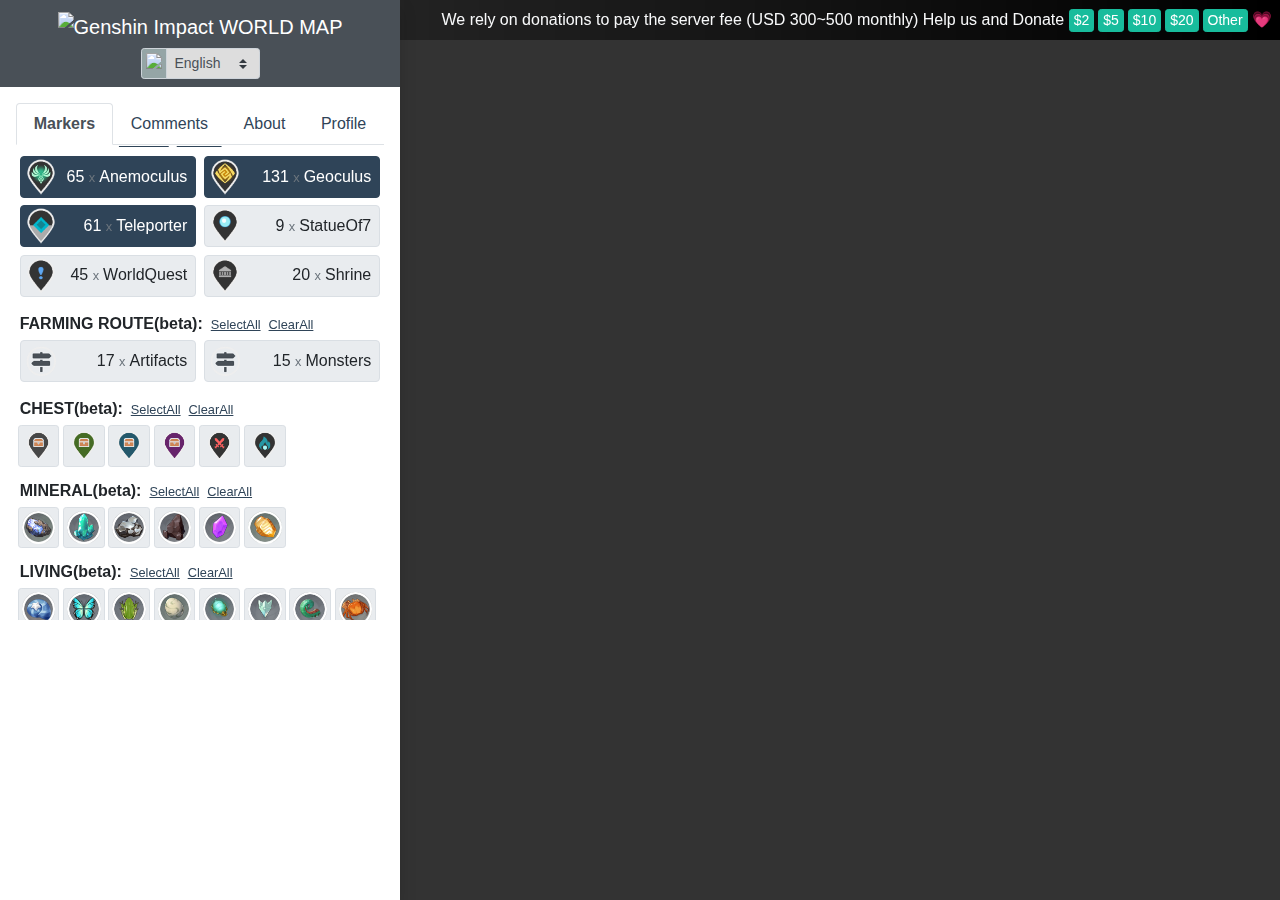
==== index.html @ 9d5ad57d "4th" ====
<!DOCTYPE html>
<!-- saved from url=(0043)https://genshin-impact-map.appsample.com/#/ -->
<html lang="en"><head><meta http-equiv="Content-Type" content="text/html; charset=UTF-8"><style>.gm-control-active>img{box-sizing:content-box;display:none;left:50%;pointer-events:none;position:absolute;top:50%;transform:translate(-50%,-50%)}.gm-control-active>img:nth-child(1){display:block}.gm-control-active:hover>img:nth-child(1),.gm-control-active:active>img:nth-child(1){display:none}.gm-control-active:hover>img:nth-child(2),.gm-control-active:active>img:nth-child(3){display:block}
</style><link type="text/css" rel="stylesheet" href="./index_files/css"><style>.gm-ui-hover-effect{opacity:.6}.gm-ui-hover-effect:hover{opacity:1}
</style><style>.gm-style .gm-style-cc span,.gm-style .gm-style-cc a,.gm-style .gm-style-mtc div{font-size:10px;box-sizing:border-box}
</style><style>@media print {  .gm-style .gmnoprint, .gmnoprint {    display:none  }}@media screen {  .gm-style .gmnoscreen, .gmnoscreen {    display:none  }}</style><style>.dismissButton{background-color:#fff;border:1px solid #dadce0;color:#1a73e8;border-radius:4px;font-family:Roboto,sans-serif;font-size:14px;height:36px;cursor:pointer;padding:0 24px}.dismissButton:hover{background-color:rgba(66,133,244,0.04);border:1px solid #d2e3fc}.dismissButton:focus{background-color:rgba(66,133,244,0.12);border:1px solid #d2e3fc;outline:0}.dismissButton:hover:focus{background-color:rgba(66,133,244,0.16);border:1px solid #d2e2fd}.dismissButton:active{background-color:rgba(66,133,244,0.16);border:1px solid #d2e2fd;box-shadow:0 1px 2px 0 rgba(60,64,67,0.3),0 1px 3px 1px rgba(60,64,67,0.15)}.dismissButton:disabled{background-color:#fff;border:1px solid #f1f3f4;color:#3c4043}
</style><style>.gm-style-pbc{transition:opacity ease-in-out;background-color:rgba(0,0,0,0.45);text-align:center}.gm-style-pbt{font-size:22px;color:white;font-family:Roboto,Arial,sans-serif;position:relative;margin:0;top:50%;-webkit-transform:translateY(-50%);-ms-transform:translateY(-50%);transform:translateY(-50%)}
</style><style>.gm-style img{max-width: none;}.gm-style {font: 400 11px Roboto, Arial, sans-serif; text-decoration: none;}</style><meta http-equiv="X-UA-Compatible" content="IE=edge"><meta name="viewport" content="width=device-width,user-scalable=no"><link rel="icon" href="https://genshin-impact-map.appsample.com/favicon.ico"><title>Genshin Impact Interactive World Map</title><meta name="keywords" content="genshin impact,map,world map"><meta name="description" content="Interactive, searchable map of Genshin Impact with locations, descriptions, guides, and more."><meta http-equiv="refresh" content="259200"><script async="" src="./index_files/gtm.js.tải xuống"></script><script>(function (w, d, s, l, i) {
            w[l] = w[l] || [];
            w[l].push({ 'gtm.start': new Date().getTime(), event: 'gtm.js' });
            var f = d.getElementsByTagName(s)[0],
                j = d.createElement(s),
                dl = l != 'dataLayer' ? '&l=' + l : '';
            j.async = true;
            j.src = 'https://www.googletagmanager.com/gtm.js?id=' + i + dl;
            f.parentNode.insertBefore(j, f);
        })(window, document, 'script', 'dataLayer', 'GTM-K2W5VJ4');</script><script data-ad-client="ca-pub-2115352015986355" async="" src="./index_files/f.txt"></script><link href="https://genshin-impact-map.appsample.com/js/policy.d673c3bd.js" rel="prefetch"><link href="./index_files/app.cb39844c.css" rel="preload" as="style"><link href="./index_files/chunk-vendors.6e43a0a3.css" rel="preload" as="style"><link href="./index_files/app.c2d46e7d.js.tải xuống" rel="preload" as="script"><link href="./index_files/chunk-vendors.80cee026.js.tải xuống" rel="preload" as="script"><link href="./index_files/chunk-vendors.6e43a0a3.css" rel="stylesheet"><link href="./index_files/app.cb39844c.css" rel="stylesheet"><script type="text/javascript" charset="UTF-8" src="./index_files/common.js.tải xuống"></script><script type="text/javascript" charset="UTF-8" src="./index_files/util.js.tải xuống"></script><script type="text/javascript" charset="UTF-8" src="./index_files/map.js.tải xuống"></script><script type="text/javascript" charset="UTF-8" src="./index_files/geometry.js.tải xuống"></script><script type="text/javascript" charset="UTF-8" src="./index_files/poly.js.tải xuống"></script><script type="text/javascript" charset="UTF-8" src="./index_files/marker.js.tải xuống"></script><script type="text/javascript" charset="UTF-8" src="./index_files/infowindow.js.tải xuống"></script><script type="text/javascript" charset="UTF-8" src="./index_files/controls.js.tải xuống"></script><script type="text/javascript" charset="UTF-8" src="./index_files/onion.js.tải xuống"></script><script type="text/javascript" charset="UTF-8" src="./index_files/AuthenticationService.Authenticate"></script><script type="text/javascript" charset="UTF-8" src="./index_files/QuotaService.RecordEvent"></script></head><body><noscript><strong>We're sorry but Genshin Impact Interactive World Map doesn't work properly without JavaScript enabled. Please enable it to continue.</strong></noscript><div id="app" data-v-app=""><div id="topnav" class="p-2 w-100 text-light text-right fixed-top"> We rely on donations to pay the server fee (USD 300~500 monthly) Help us and Donate <a target="_blank" class="btn btn-sm btn-success px-1 py-0 mr-1" href="https://www.paypal.com/cgi-bin/webscr?cmd=_donations&amp;business=K5A63XCLWLBEY&amp;item_name=Support+us+and+keep+our+server+running%3A%29+Thank+you+so+much+for+your+generosity%21&amp;currency_code=USD&amp;source=url&amp;amount=2"> $2</a><a target="_blank" class="btn btn-sm btn-success px-1 py-0 mr-1" href="https://www.paypal.com/cgi-bin/webscr?cmd=_donations&amp;business=K5A63XCLWLBEY&amp;item_name=Support+us+and+keep+our+server+running%3A%29+Thank+you+so+much+for+your+generosity%21&amp;currency_code=USD&amp;source=url&amp;amount=5"> $5</a><a target="_blank" class="btn btn-sm btn-success px-1 py-0 mr-1" href="https://www.paypal.com/cgi-bin/webscr?cmd=_donations&amp;business=K5A63XCLWLBEY&amp;item_name=Support+us+and+keep+our+server+running%3A%29+Thank+you+so+much+for+your+generosity%21&amp;currency_code=USD&amp;source=url&amp;amount=10"> $10</a><a target="_blank" class="btn btn-sm btn-success px-1 py-0 mr-1" href="https://www.paypal.com/cgi-bin/webscr?cmd=_donations&amp;business=K5A63XCLWLBEY&amp;item_name=Support+us+and+keep+our+server+running%3A%29+Thank+you+so+much+for+your+generosity%21&amp;currency_code=USD&amp;source=url&amp;amount=20"> $20</a><a target="_blank" class="btn btn-sm btn-success px-1 py-0" href="https://www.paypal.com/cgi-bin/webscr?cmd=_donations&amp;business=K5A63XCLWLBEY&amp;item_name=Support+us+and+keep+our+server+running%3A%29+Thank+you+so+much+for+your+generosity%21&amp;currency_code=USD&amp;source=url"> Other </a> 💗 </div><div><div id="mapDiv" class="w-100" data-v-33ba9c00="" style="position: relative; overflow: hidden;"><div style="height: 100%; width: 100%; position: absolute; top: 0px; left: 0px; background-color: rgb(51, 51, 51);"><div class="gm-style" style="position: absolute; z-index: 0; left: 0px; top: 0px; height: 100%; width: 100%; padding: 0px; border-width: 0px; margin: 0px;"><div tabindex="0" style="position: absolute; z-index: 0; left: 0px; top: 0px; height: 100%; width: 100%; padding: 0px; border-width: 0px; margin: 0px; cursor: url(&quot;https://maps.gstatic.com/mapfiles/openhand_8_8.cur&quot;), default; touch-action: none;" title="Teleporter"><div style="z-index: 1; position: absolute; left: 50%; top: 50%; width: 100%; transform: translate(0px, 0px);"><div style="position: absolute; left: 0px; top: 0px; z-index: 100; width: 100%;"><div style="position: absolute; left: 0px; top: 0px; z-index: 0;"><div style="position: absolute; z-index: 994; transform: matrix(1, 0, 0, 1, -91, -218);"><div style="position: absolute; left: 0px; top: 256px; width: 256px; height: 256px;"><div style="width: 256px; height: 256px;"></div></div><div style="position: absolute; left: -256px; top: 256px; width: 256px; height: 256px;"><div style="width: 256px; height: 256px;"></div></div><div style="position: absolute; left: -256px; top: 0px; width: 256px; height: 256px;"><div style="width: 256px; height: 256px;"></div></div><div style="position: absolute; left: 0px; top: 0px; width: 256px; height: 256px;"><div style="width: 256px; height: 256px;"></div></div><div style="position: absolute; left: 256px; top: 0px; width: 256px; height: 256px;"><div style="width: 256px; height: 256px;"></div></div><div style="position: absolute; left: 256px; top: 256px; width: 256px; height: 256px;"><div style="width: 256px; height: 256px;"></div></div><div style="position: absolute; left: 256px; top: 512px; width: 256px; height: 256px;"><div style="width: 256px; height: 256px;"></div></div><div style="position: absolute; left: 0px; top: 512px; width: 256px; height: 256px;"><div style="width: 256px; height: 256px;"></div></div><div style="position: absolute; left: -256px; top: 512px; width: 256px; height: 256px;"><div style="width: 256px; height: 256px;"></div></div><div style="position: absolute; left: -512px; top: 512px; width: 256px; height: 256px;"><div style="width: 256px; height: 256px;"></div></div><div style="position: absolute; left: -512px; top: 256px; width: 256px; height: 256px;"><div style="width: 256px; height: 256px;"></div></div><div style="position: absolute; left: -512px; top: 0px; width: 256px; height: 256px;"><div style="width: 256px; height: 256px;"></div></div><div style="position: absolute; left: -512px; top: -256px; width: 256px; height: 256px;"><div style="width: 256px; height: 256px;"></div></div><div style="position: absolute; left: -256px; top: -256px; width: 256px; height: 256px;"><div style="width: 256px; height: 256px;"></div></div><div style="position: absolute; left: 0px; top: -256px; width: 256px; height: 256px;"><div style="width: 256px; height: 256px;"></div></div><div style="position: absolute; left: 256px; top: -256px; width: 256px; height: 256px;"><div style="width: 256px; height: 256px;"></div></div><div style="position: absolute; left: 512px; top: -256px; width: 256px; height: 256px;"><div style="width: 256px; height: 256px;"></div></div><div style="position: absolute; left: 512px; top: 0px; width: 256px; height: 256px;"><div style="width: 256px; height: 256px;"></div></div><div style="position: absolute; left: 512px; top: 256px; width: 256px; height: 256px;"><div style="width: 256px; height: 256px;"></div></div><div style="position: absolute; left: 512px; top: 512px; width: 256px; height: 256px;"><div style="width: 256px; height: 256px;"></div></div><div style="position: absolute; left: -768px; top: 512px; width: 256px; height: 256px;"><div style="width: 256px; height: 256px;"></div></div><div style="position: absolute; left: -768px; top: 256px; width: 256px; height: 256px;"><div style="width: 256px; height: 256px;"></div></div><div style="position: absolute; left: -768px; top: 0px; width: 256px; height: 256px;"><div style="width: 256px; height: 256px;"></div></div><div style="position: absolute; left: -768px; top: -256px; width: 256px; height: 256px;"><div style="width: 256px; height: 256px;"></div></div></div></div></div><div style="position: absolute; left: 0px; top: 0px; z-index: 101; width: 100%;"><div style="position: absolute; left: 0px; top: 0px; z-index: 30;"><div style="position: absolute; z-index: 994; transform: matrix(1, 0, 0, 1, -91, -218);"><div style="width: 256px; height: 256px; position: absolute; left: 0px; top: 256px;"></div><div style="width: 256px; height: 256px; position: absolute; left: -256px; top: 256px;"><canvas width="320" height="320" draggable="false" style="width: 256px; height: 256px; user-select: none; position: absolute; left: 0px; top: 0px;"></canvas></div><div style="width: 256px; height: 256px; position: absolute; left: -256px; top: 0px;"></div><div style="width: 256px; height: 256px; position: absolute; left: 0px; top: 0px;"></div><div style="width: 256px; height: 256px; position: absolute; left: 256px; top: 0px;"></div><div style="width: 256px; height: 256px; position: absolute; left: 256px; top: 256px;"></div><div style="width: 256px; height: 256px; position: absolute; left: 256px; top: 512px;"></div><div style="width: 256px; height: 256px; position: absolute; left: 0px; top: 512px;"></div><div style="width: 256px; height: 256px; position: absolute; left: -256px; top: 512px;"><canvas width="320" height="320" draggable="false" style="width: 256px; height: 256px; user-select: none; position: absolute; left: 0px; top: 0px;"></canvas></div><div style="width: 256px; height: 256px; position: absolute; left: -512px; top: 512px;"><canvas width="320" height="320" draggable="false" style="width: 256px; height: 256px; user-select: none; position: absolute; left: 0px; top: 0px;"></canvas></div><div style="width: 256px; height: 256px; position: absolute; left: -512px; top: 256px;"><canvas width="320" height="320" draggable="false" style="width: 256px; height: 256px; user-select: none; position: absolute; left: 0px; top: 0px;"></canvas></div><div style="width: 256px; height: 256px; position: absolute; left: -512px; top: 0px;"></div><div style="width: 256px; height: 256px; position: absolute; left: -512px; top: -256px;"></div><div style="width: 256px; height: 256px; position: absolute; left: -256px; top: -256px;"></div><div style="width: 256px; height: 256px; position: absolute; left: 0px; top: -256px;"></div><div style="width: 256px; height: 256px; position: absolute; left: 256px; top: -256px;"></div><div style="width: 256px; height: 256px; position: absolute; left: 512px; top: -256px;"><canvas width="320" height="320" draggable="false" style="width: 256px; height: 256px; user-select: none; position: absolute; left: 0px; top: 0px;"></canvas></div><div style="width: 256px; height: 256px; position: absolute; left: 512px; top: 0px;"></div><div style="width: 256px; height: 256px; position: absolute; left: 512px; top: 256px;"></div><div style="width: 256px; height: 256px; position: absolute; left: 512px; top: 512px;"></div><div style="width: 256px; height: 256px; position: absolute; left: -768px; top: 512px;"><canvas width="320" height="320" draggable="false" style="width: 256px; height: 256px; user-select: none; position: absolute; left: 0px; top: 0px;"></canvas></div><div style="width: 256px; height: 256px; position: absolute; left: -768px; top: 256px;"><canvas width="320" height="320" draggable="false" style="width: 256px; height: 256px; user-select: none; position: absolute; left: 0px; top: 0px;"></canvas></div><div style="width: 256px; height: 256px; position: absolute; left: -768px; top: 0px;"></div><div style="width: 256px; height: 256px; position: absolute; left: -768px; top: -256px;"></div></div></div></div><div style="position: absolute; left: 0px; top: 0px; z-index: 102; width: 100%;"></div><div style="position: absolute; left: 0px; top: 0px; z-index: 103; width: 100%;"><div style="position: absolute; left: 0px; top: 0px; z-index: -1;"><div style="position: absolute; z-index: 994; transform: matrix(1, 0, 0, 1, -91, -218);"><div style="width: 256px; height: 256px; overflow: hidden; position: absolute; left: 0px; top: 256px;"><canvas draggable="false" width="320" height="320" style="user-select: none; position: absolute; left: 0px; top: 0px; width: 256px; height: 256px;"></canvas></div><div style="width: 256px; height: 256px; overflow: hidden; position: absolute; left: -256px; top: 256px;"><canvas draggable="false" width="320" height="320" style="user-select: none; position: absolute; left: 0px; top: 0px; width: 256px; height: 256px;"></canvas></div><div style="width: 256px; height: 256px; overflow: hidden; position: absolute; left: -256px; top: 0px;"><canvas draggable="false" width="320" height="320" style="user-select: none; position: absolute; left: 0px; top: 0px; width: 256px; height: 256px;"></canvas></div><div style="width: 256px; height: 256px; overflow: hidden; position: absolute; left: 0px; top: 0px;"><canvas draggable="false" width="320" height="320" style="user-select: none; position: absolute; left: 0px; top: 0px; width: 256px; height: 256px;"></canvas></div><div style="width: 256px; height: 256px; overflow: hidden; position: absolute; left: 256px; top: 0px;"><canvas draggable="false" width="320" height="320" style="user-select: none; position: absolute; left: 0px; top: 0px; width: 256px; height: 256px;"></canvas></div><div style="width: 256px; height: 256px; overflow: hidden; position: absolute; left: 256px; top: 256px;"><canvas draggable="false" width="320" height="320" style="user-select: none; position: absolute; left: 0px; top: 0px; width: 256px; height: 256px;"></canvas></div><div style="width: 256px; height: 256px; overflow: hidden; position: absolute; left: 256px; top: 512px;"><canvas draggable="false" width="320" height="320" style="user-select: none; position: absolute; left: 0px; top: 0px; width: 256px; height: 256px;"></canvas></div><div style="width: 256px; height: 256px; overflow: hidden; position: absolute; left: 0px; top: 512px;"></div><div style="width: 256px; height: 256px; overflow: hidden; position: absolute; left: -256px; top: 512px;"><canvas draggable="false" width="320" height="320" style="user-select: none; position: absolute; left: 0px; top: 0px; width: 256px; height: 256px;"></canvas></div><div style="width: 256px; height: 256px; overflow: hidden; position: absolute; left: -512px; top: 512px;"><canvas draggable="false" width="320" height="320" style="user-select: none; position: absolute; left: 0px; top: 0px; width: 256px; height: 256px;"></canvas></div><div style="width: 256px; height: 256px; overflow: hidden; position: absolute; left: -512px; top: 256px;"><canvas draggable="false" width="320" height="320" style="user-select: none; position: absolute; left: 0px; top: 0px; width: 256px; height: 256px;"></canvas></div><div style="width: 256px; height: 256px; overflow: hidden; position: absolute; left: -512px; top: 0px;"><canvas draggable="false" width="320" height="320" style="user-select: none; position: absolute; left: 0px; top: 0px; width: 256px; height: 256px;"></canvas></div><div style="width: 256px; height: 256px; overflow: hidden; position: absolute; left: -512px; top: -256px;"><canvas draggable="false" width="320" height="320" style="user-select: none; position: absolute; left: 0px; top: 0px; width: 256px; height: 256px;"></canvas></div><div style="width: 256px; height: 256px; overflow: hidden; position: absolute; left: -256px; top: -256px;"><canvas draggable="false" width="320" height="320" style="user-select: none; position: absolute; left: 0px; top: 0px; width: 256px; height: 256px;"></canvas></div><div style="width: 256px; height: 256px; overflow: hidden; position: absolute; left: 0px; top: -256px;"><canvas draggable="false" width="320" height="320" style="user-select: none; position: absolute; left: 0px; top: 0px; width: 256px; height: 256px;"></canvas></div><div style="width: 256px; height: 256px; overflow: hidden; position: absolute; left: 256px; top: -256px;"><canvas draggable="false" width="320" height="320" style="user-select: none; position: absolute; left: 0px; top: 0px; width: 256px; height: 256px;"></canvas></div><div style="width: 256px; height: 256px; overflow: hidden; position: absolute; left: 512px; top: -256px;"><canvas draggable="false" width="320" height="320" style="user-select: none; position: absolute; left: 0px; top: 0px; width: 256px; height: 256px;"></canvas></div><div style="width: 256px; height: 256px; overflow: hidden; position: absolute; left: 512px; top: 0px;"><canvas draggable="false" width="320" height="320" style="user-select: none; position: absolute; left: 0px; top: 0px; width: 256px; height: 256px;"></canvas></div><div style="width: 256px; height: 256px; overflow: hidden; position: absolute; left: 512px; top: 256px;"><canvas draggable="false" width="320" height="320" style="user-select: none; position: absolute; left: 0px; top: 0px; width: 256px; height: 256px;"></canvas></div><div style="width: 256px; height: 256px; overflow: hidden; position: absolute; left: 512px; top: 512px;"><canvas draggable="false" width="320" height="320" style="user-select: none; position: absolute; left: 0px; top: 0px; width: 256px; height: 256px;"></canvas></div><div style="width: 256px; height: 256px; overflow: hidden; position: absolute; left: -768px; top: 512px;"><canvas draggable="false" width="320" height="320" style="user-select: none; position: absolute; left: 0px; top: 0px; width: 256px; height: 256px;"></canvas></div><div style="width: 256px; height: 256px; overflow: hidden; position: absolute; left: -768px; top: 256px;"><canvas draggable="false" width="320" height="320" style="user-select: none; position: absolute; left: 0px; top: 0px; width: 256px; height: 256px;"></canvas></div><div style="width: 256px; height: 256px; overflow: hidden; position: absolute; left: -768px; top: 0px;"><canvas draggable="false" width="320" height="320" style="user-select: none; position: absolute; left: 0px; top: 0px; width: 256px; height: 256px;"></canvas></div><div style="width: 256px; height: 256px; overflow: hidden; position: absolute; left: -768px; top: -256px;"></div></div></div></div><div style="position: absolute; left: 0px; top: 0px; z-index: 0;"><div style="position: absolute; z-index: 994; transform: matrix(1, 0, 0, 1, -91, -218);"><div style="position: absolute; left: -512px; top: -256px; width: 256px; height: 256px; transition: opacity 200ms linear 0s;"><div style="position: absolute; left: 0px; top: 0px;"><img draggable="false" alt="" role="presentation" src="./index_files/tile--2_3.png" style="width: 256px; height: 256px; user-select: none; border: 0px; padding: 0px; margin: 0px; max-width: none;"></div></div><div style="position: absolute; left: -256px; top: -256px; width: 256px; height: 256px; transition: opacity 200ms linear 0s;"><div style="position: absolute; left: 0px; top: 0px;"><img draggable="false" alt="" role="presentation" src="./index_files/tile--1_3.png" style="width: 256px; height: 256px; user-select: none; border: 0px; padding: 0px; margin: 0px; max-width: none;"></div></div><div style="position: absolute; left: 0px; top: -256px; width: 256px; height: 256px; transition: opacity 200ms linear 0s;"><div style="position: absolute; left: 0px; top: 0px;"><img draggable="false" alt="" role="presentation" src="./index_files/tile-0_3.png" style="width: 256px; height: 256px; user-select: none; border: 0px; padding: 0px; margin: 0px; max-width: none;"></div></div><div style="position: absolute; left: 256px; top: -256px; width: 256px; height: 256px; transition: opacity 200ms linear 0s;"><div style="position: absolute; left: 0px; top: 0px;"><img draggable="false" alt="" role="presentation" src="./index_files/tile-1_3.png" style="width: 256px; height: 256px; user-select: none; border: 0px; padding: 0px; margin: 0px; max-width: none;"></div></div><div style="position: absolute; left: 512px; top: -256px; width: 256px; height: 256px; transition: opacity 200ms linear 0s;"><div style="position: absolute; left: 0px; top: 0px;"><img draggable="false" alt="" role="presentation" src="./index_files/tile-2_3.png" style="width: 256px; height: 256px; user-select: none; border: 0px; padding: 0px; margin: 0px; max-width: none;"></div></div><div style="position: absolute; left: 512px; top: 0px; width: 256px; height: 256px; transition: opacity 200ms linear 0s;"><div style="position: absolute; left: 0px; top: 0px;"><img draggable="false" alt="" role="presentation" src="./index_files/tile-2_2.png" style="width: 256px; height: 256px; user-select: none; border: 0px; padding: 0px; margin: 0px; max-width: none;"></div></div><div style="position: absolute; left: 512px; top: 256px; width: 256px; height: 256px; transition: opacity 200ms linear 0s;"><div style="position: absolute; left: 0px; top: 0px;"><img draggable="false" alt="" role="presentation" src="./index_files/tile-2_1.png" style="width: 256px; height: 256px; user-select: none; border: 0px; padding: 0px; margin: 0px; max-width: none;"></div></div><div style="position: absolute; left: 512px; top: 512px; width: 256px; height: 256px; transition: opacity 200ms linear 0s;"><div style="position: absolute; left: 0px; top: 0px;"><img draggable="false" alt="" role="presentation" src="./index_files/tile-2_0.png" style="width: 256px; height: 256px; user-select: none; border: 0px; padding: 0px; margin: 0px; max-width: none;"></div></div><div style="position: absolute; left: -768px; top: 512px; width: 256px; height: 256px; transition: opacity 200ms linear 0s;"><div style="position: absolute; left: 0px; top: 0px;"><img draggable="false" alt="" role="presentation" src="./index_files/tile--3_0.png" style="width: 256px; height: 256px; user-select: none; border: 0px; padding: 0px; margin: 0px; max-width: none;"></div></div><div style="position: absolute; left: -768px; top: 256px; width: 256px; height: 256px; transition: opacity 200ms linear 0s;"><div style="position: absolute; left: 0px; top: 0px;"><img draggable="false" alt="" role="presentation" src="./index_files/tile--3_1.png" style="width: 256px; height: 256px; user-select: none; border: 0px; padding: 0px; margin: 0px; max-width: none;"></div></div><div style="position: absolute; left: -768px; top: 0px; width: 256px; height: 256px; transition: opacity 200ms linear 0s;"><div style="position: absolute; left: 0px; top: 0px;"><img draggable="false" alt="" role="presentation" src="./index_files/tile--3_2.png" style="width: 256px; height: 256px; user-select: none; border: 0px; padding: 0px; margin: 0px; max-width: none;"></div></div><div style="position: absolute; left: -768px; top: -256px; width: 256px; height: 256px; transition: opacity 200ms linear 0s;"><div style="position: absolute; left: 0px; top: 0px;"><img draggable="false" alt="" role="presentation" src="./index_files/tile--3_3.png" style="width: 256px; height: 256px; user-select: none; border: 0px; padding: 0px; margin: 0px; max-width: none;"></div></div><div style="position: absolute; left: 0px; top: 256px; width: 256px; height: 256px; transition: opacity 200ms linear 0s;"><div style="position: absolute; left: 0px; top: 0px;"><img draggable="false" alt="" role="presentation" src="./index_files/tile-0_1.png" style="width: 256px; height: 256px; user-select: none; border: 0px; padding: 0px; margin: 0px; max-width: none;"></div></div><div style="position: absolute; left: -256px; top: 256px; width: 256px; height: 256px; transition: opacity 200ms linear 0s;"><div style="position: absolute; left: 0px; top: 0px;"><img draggable="false" alt="" role="presentation" src="./index_files/tile--1_1.png" style="width: 256px; height: 256px; user-select: none; border: 0px; padding: 0px; margin: 0px; max-width: none;"></div></div><div style="position: absolute; left: -256px; top: 0px; width: 256px; height: 256px; transition: opacity 200ms linear 0s;"><div style="position: absolute; left: 0px; top: 0px;"><img draggable="false" alt="" role="presentation" src="./index_files/tile--1_2.png" style="width: 256px; height: 256px; user-select: none; border: 0px; padding: 0px; margin: 0px; max-width: none;"></div></div><div style="position: absolute; left: 0px; top: 0px; width: 256px; height: 256px; transition: opacity 200ms linear 0s;"><div style="position: absolute; left: 0px; top: 0px;"><img draggable="false" alt="" role="presentation" src="./index_files/tile-0_2.png" style="width: 256px; height: 256px; user-select: none; border: 0px; padding: 0px; margin: 0px; max-width: none;"></div></div><div style="position: absolute; left: 256px; top: 0px; width: 256px; height: 256px; transition: opacity 200ms linear 0s;"><div style="position: absolute; left: 0px; top: 0px;"><img draggable="false" alt="" role="presentation" src="./index_files/tile-1_2.png" style="width: 256px; height: 256px; user-select: none; border: 0px; padding: 0px; margin: 0px; max-width: none;"></div></div><div style="position: absolute; left: 256px; top: 256px; width: 256px; height: 256px; transition: opacity 200ms linear 0s;"><div style="position: absolute; left: 0px; top: 0px;"><img draggable="false" alt="" role="presentation" src="./index_files/tile-1_1.png" style="width: 256px; height: 256px; user-select: none; border: 0px; padding: 0px; margin: 0px; max-width: none;"></div></div><div style="position: absolute; left: 256px; top: 512px; width: 256px; height: 256px; transition: opacity 200ms linear 0s;"><div style="position: absolute; left: 0px; top: 0px;"><img draggable="false" alt="" role="presentation" src="./index_files/tile-1_0.png" style="width: 256px; height: 256px; user-select: none; border: 0px; padding: 0px; margin: 0px; max-width: none;"></div></div><div style="position: absolute; left: 0px; top: 512px; width: 256px; height: 256px; transition: opacity 200ms linear 0s;"><div style="position: absolute; left: 0px; top: 0px;"><img draggable="false" alt="" role="presentation" src="./index_files/tile-0_0.png" style="width: 256px; height: 256px; user-select: none; border: 0px; padding: 0px; margin: 0px; max-width: none;"></div></div><div style="position: absolute; left: -256px; top: 512px; width: 256px; height: 256px; transition: opacity 200ms linear 0s;"><div style="position: absolute; left: 0px; top: 0px;"><img draggable="false" alt="" role="presentation" src="./index_files/tile--1_0.png" style="width: 256px; height: 256px; user-select: none; border: 0px; padding: 0px; margin: 0px; max-width: none;"></div></div><div style="position: absolute; left: -512px; top: 512px; width: 256px; height: 256px; transition: opacity 200ms linear 0s;"><div style="position: absolute; left: 0px; top: 0px;"><img draggable="false" alt="" role="presentation" src="./index_files/tile--2_0.png" style="width: 256px; height: 256px; user-select: none; border: 0px; padding: 0px; margin: 0px; max-width: none;"></div></div><div style="position: absolute; left: -512px; top: 256px; width: 256px; height: 256px; transition: opacity 200ms linear 0s;"><div style="position: absolute; left: 0px; top: 0px;"><img draggable="false" alt="" role="presentation" src="./index_files/tile--2_1.png" style="width: 256px; height: 256px; user-select: none; border: 0px; padding: 0px; margin: 0px; max-width: none;"></div></div><div style="position: absolute; left: -512px; top: 0px; width: 256px; height: 256px; transition: opacity 200ms linear 0s;"><div style="position: absolute; left: 0px; top: 0px;"><img draggable="false" alt="" role="presentation" src="./index_files/tile--2_2.png" style="width: 256px; height: 256px; user-select: none; border: 0px; padding: 0px; margin: 0px; max-width: none;"></div></div></div></div></div><div class="gm-style-pbc" style="z-index: 2; position: absolute; height: 100%; width: 100%; padding: 0px; border-width: 0px; margin: 0px; left: 0px; top: 0px; opacity: 0;"><p class="gm-style-pbt"></p></div><div style="z-index: 3; position: absolute; height: 100%; width: 100%; padding: 0px; border-width: 0px; margin: 0px; left: 0px; top: 0px; touch-action: pan-x pan-y;"><div style="z-index: 4; position: absolute; left: 50%; top: 50%; width: 100%; transform: translate(0px, 0px);"><div style="position: absolute; left: 0px; top: 0px; z-index: 104; width: 100%;"></div><div style="position: absolute; left: 0px; top: 0px; z-index: 105; width: 100%;"></div><div style="position: absolute; left: 0px; top: 0px; z-index: 106; width: 100%;"></div><div style="position: absolute; left: 0px; top: 0px; z-index: 107; width: 100%;"><div style="z-index: -202; cursor: pointer; display: none; touch-action: none;"><div style="width: 30px; height: 27px; overflow: hidden; position: absolute;"><img alt="" src="./index_files/undo_poly.png" draggable="false" style="position: absolute; left: 0px; top: 0px; user-select: none; border: 0px; padding: 0px; margin: 0px; max-width: none; width: 90px; height: 27px;"></div></div></div></div></div></div><iframe aria-hidden="true" frameborder="0" tabindex="-1" style="z-index: -1; position: absolute; width: 100%; height: 100%; top: 0px; left: 0px; border: none;" src="./index_files/saved_resource.html"></iframe><div style="margin-left: 5px; margin-right: 5px; z-index: 1000000; position: absolute; left: 0px; bottom: 0px;"><a target="_blank" rel="noopener" href="https://maps.google.com/maps?ll=12,2&amp;z=6&amp;hl=vi&amp;gl=US&amp;mapclient=apiv3" title="Mở khu vực này trong Google Maps (mở cửa sổ mới)" style="position: static; overflow: visible; float: none; display: inline;"><div style="width: 66px; height: 26px; cursor: pointer;"><img alt="" src="./index_files/google4_hdpi.png" draggable="false" style="position: absolute; left: 0px; top: 0px; width: 66px; height: 26px; user-select: none; border: 0px; padding: 0px; margin: 0px;"></div></a></div><div style="background-color: white; padding: 15px 21px; border: 1px solid rgb(171, 171, 171); font-family: Roboto, Arial, sans-serif; color: rgb(34, 34, 34); box-sizing: border-box; box-shadow: rgba(0, 0, 0, 0.2) 0px 4px 16px; z-index: 10000002; display: none; width: 300px; height: 180px; position: absolute; left: 466px; top: 236px;"><div style="padding: 0px 0px 10px; font-size: 16px; box-sizing: border-box;">Dữ liệu Bản đồ</div><div style="font-size: 13px;"></div><button draggable="false" title="Đóng" aria-label="Đóng" type="button" class="gm-ui-hover-effect" style="background: none; display: block; border: 0px; margin: 0px; padding: 0px; position: absolute; cursor: pointer; user-select: none; top: 0px; right: 0px; width: 37px; height: 37px;"><img src="data:image/svg+xml,%3Csvg%20xmlns%3D%22http%3A%2F%2Fwww.w3.org%2F2000%2Fsvg%22%20width%3D%2224px%22%20height%3D%2224px%22%20viewBox%3D%220%200%2024%2024%22%20fill%3D%22%23000000%22%3E%0A%20%20%20%20%3Cpath%20d%3D%22M19%206.41L17.59%205%2012%2010.59%206.41%205%205%206.41%2010.59%2012%205%2017.59%206.41%2019%2012%2013.41%2017.59%2019%2019%2017.59%2013.41%2012z%22%2F%3E%0A%20%20%20%20%3Cpath%20d%3D%22M0%200h24v24H0z%22%20fill%3D%22none%22%2F%3E%0A%3C%2Fsvg%3E%0A" style="pointer-events: none; display: block; width: 13px; height: 13px; margin: 12px;"></button></div><div class="gmnoprint" style="z-index: 1000001; position: absolute; right: 0px; bottom: 0px; width: 12px;"><div draggable="false" class="gm-style-cc" style="user-select: none; height: 14px; line-height: 14px;"><div style="opacity: 0.7; width: 100%; height: 100%; position: absolute;"><div style="width: 1px;"></div><div style="background-color: rgb(245, 245, 245); width: auto; height: 100%; margin-left: 1px;"></div></div><div style="position: relative; padding-right: 6px; padding-left: 6px; box-sizing: border-box; font-family: Roboto, Arial, sans-serif; font-size: 10px; color: rgb(68, 68, 68); white-space: nowrap; direction: ltr; text-align: right; vertical-align: middle; display: inline-block;"><a style="text-decoration: none; cursor: pointer; display: none;">Dữ liệu Bản đồ</a><span>Hình ảnh có thể có bản quyền</span></div></div></div><div class="gmnoscreen" style="position: absolute; right: 0px; bottom: 0px;"><div style="font-family: Roboto, Arial, sans-serif; font-size: 11px; color: rgb(68, 68, 68); direction: ltr; text-align: right; background-color: rgb(245, 245, 245);"></div></div><div class="gmnoprint gm-style-cc" draggable="false" style="z-index: 1000001; user-select: none; height: 14px; line-height: 14px; position: absolute; right: 0px; bottom: 0px;"><div style="opacity: 0.7; width: 100%; height: 100%; position: absolute;"><div style="width: 1px;"></div><div style="background-color: rgb(245, 245, 245); width: auto; height: 100%; margin-left: 1px;"></div></div><div style="position: relative; padding-right: 6px; padding-left: 6px; box-sizing: border-box; font-family: Roboto, Arial, sans-serif; font-size: 10px; color: rgb(68, 68, 68); white-space: nowrap; direction: ltr; text-align: right; vertical-align: middle; display: inline-block;"><a href="https://www.google.com/intl/vi_US/help/terms_maps.html" target="_blank" rel="noopener" style="text-decoration: none; cursor: pointer; color: rgb(68, 68, 68);">Điều khoản sử dụng</a></div></div><button draggable="false" title="Chuyển đổi chế độ xem toàn màn hình" aria-label="Chuyển đổi chế độ xem toàn màn hình" type="button" class="gm-control-active gm-fullscreen-control" style="background: none rgb(255, 255, 255); border: 0px; margin: 10px; padding: 0px; position: absolute; cursor: pointer; user-select: none; border-radius: 2px; height: 40px; width: 40px; box-shadow: rgba(0, 0, 0, 0.3) 0px 1px 4px -1px; overflow: hidden; display: none; top: 0px; right: 0px;"><img src="data:image/svg+xml,%3Csvg%20xmlns%3D%22http%3A%2F%2Fwww.w3.org%2F2000%2Fsvg%22%20width%3D%2218%22%20height%3D%2218%22%20viewBox%3D%220%20018%2018%22%3E%0A%20%20%3Cpath%20fill%3D%22%23666%22%20d%3D%22M0%2C0v2v4h2V2h4V0H2H0z%20M16%2C0h-4v2h4v4h2V2V0H16z%20M16%2C16h-4v2h4h2v-2v-4h-2V16z%20M2%2C12H0v4v2h2h4v-2H2V12z%22%2F%3E%0A%3C%2Fsvg%3E%0A" style="height: 18px; width: 18px;"><img src="data:image/svg+xml,%3Csvg%20xmlns%3D%22http%3A%2F%2Fwww.w3.org%2F2000%2Fsvg%22%20width%3D%2218%22%20height%3D%2218%22%20viewBox%3D%220%200%2018%2018%22%3E%0A%20%20%3Cpath%20fill%3D%22%23333%22%20d%3D%22M0%2C0v2v4h2V2h4V0H2H0z%20M16%2C0h-4v2h4v4h2V2V0H16z%20M16%2C16h-4v2h4h2v-2v-4h-2V16z%20M2%2C12H0v4v2h2h4v-2H2V12z%22%2F%3E%0A%3C%2Fsvg%3E%0A" style="height: 18px; width: 18px;"><img src="data:image/svg+xml,%3Csvg%20xmlns%3D%22http%3A%2F%2Fwww.w3.org%2F2000%2Fsvg%22%20width%3D%2218%22%20height%3D%2218%22%20viewBox%3D%220%200%2018%2018%22%3E%0A%20%20%3Cpath%20fill%3D%22%23111%22%20d%3D%22M0%2C0v2v4h2V2h4V0H2H0z%20M16%2C0h-4v2h4v4h2V2V0H16z%20M16%2C16h-4v2h4h2v-2v-4h-2V16z%20M2%2C12H0v4v2h2h4v-2H2V12z%22%2F%3E%0A%3C%2Fsvg%3E%0A" style="height: 18px; width: 18px;"></button><div draggable="false" class="gm-style-cc" style="user-select: none; height: 14px; line-height: 14px; display: none; position: absolute; right: 0px; bottom: 0px;"><div style="opacity: 0.7; width: 100%; height: 100%; position: absolute;"><div style="width: 1px;"></div><div style="background-color: rgb(245, 245, 245); width: auto; height: 100%; margin-left: 1px;"></div></div><div style="position: relative; padding-right: 6px; padding-left: 6px; box-sizing: border-box; font-family: Roboto, Arial, sans-serif; font-size: 10px; color: rgb(68, 68, 68); white-space: nowrap; direction: ltr; text-align: right; vertical-align: middle; display: inline-block;"><a target="_blank" rel="noopener" title="Báo cáo lỗi trong bản đồ đường hoặc hình ảnh đến Google" dir="ltr" href="https://www.google.com/maps/@12,2,6z/data=!10m1!1e1!12b1?source=apiv3&amp;rapsrc=apiv3" style="font-family: Roboto, Arial, sans-serif; font-size: 10px; color: rgb(68, 68, 68); text-decoration: none; position: relative;">Báo cáo một lỗi bản đồ</a></div></div><div class="gmnoprint gm-bundled-control gm-bundled-control-on-bottom" draggable="false" controlwidth="40" controlheight="81" style="margin: 10px; user-select: none; position: absolute; bottom: 81px; right: 40px;"><div class="gmnoprint" controlwidth="40" controlheight="81" style="position: absolute; left: 0px; top: 0px;"><div draggable="false" style="user-select: none; box-shadow: rgba(0, 0, 0, 0.3) 0px 1px 4px -1px; border-radius: 2px; cursor: pointer; background-color: rgb(255, 255, 255); width: 40px; height: 81px;"><button draggable="false" title="Phóng to" aria-label="Phóng to" type="button" class="gm-control-active" style="background: none; display: block; border: 0px; margin: 0px; padding: 0px; position: relative; cursor: pointer; user-select: none; overflow: hidden; width: 40px; height: 40px; top: 0px; left: 0px;"><img src="data:image/svg+xml,%3Csvg%20xmlns%3D%22http%3A%2F%2Fwww.w3.org%2F2000%2Fsvg%22%20width%3D%2218%22%20height%3D%2218%22%20viewBox%3D%220%200%2018%2018%22%3E%0A%20%20%3Cpolygon%20fill%3D%22%23666%22%20points%3D%2218%2C7%2011%2C7%2011%2C0%207%2C0%207%2C7%200%2C7%200%2C11%207%2C11%207%2C18%2011%2C18%2011%2C11%2018%2C11%22%2F%3E%0A%3C%2Fsvg%3E%0A" style="height: 18px; width: 18px;"><img src="data:image/svg+xml,%3Csvg%20xmlns%3D%22http%3A%2F%2Fwww.w3.org%2F2000%2Fsvg%22%20width%3D%2218%22%20height%3D%2218%22%20viewBox%3D%220%200%2018%2018%22%3E%0A%20%20%3Cpolygon%20fill%3D%22%23333%22%20points%3D%2218%2C7%2011%2C7%2011%2C0%207%2C0%207%2C7%200%2C7%200%2C11%207%2C11%207%2C18%2011%2C18%2011%2C11%2018%2C11%22%2F%3E%0A%3C%2Fsvg%3E%0A" style="height: 18px; width: 18px;"><img src="data:image/svg+xml,%3Csvg%20xmlns%3D%22http%3A%2F%2Fwww.w3.org%2F2000%2Fsvg%22%20width%3D%2218%22%20height%3D%2218%22%20viewBox%3D%220%200%2018%2018%22%3E%0A%20%20%3Cpolygon%20fill%3D%22%23111%22%20points%3D%2218%2C7%2011%2C7%2011%2C0%207%2C0%207%2C7%200%2C7%200%2C11%207%2C11%207%2C18%2011%2C18%2011%2C11%2018%2C11%22%2F%3E%0A%3C%2Fsvg%3E%0A" style="height: 18px; width: 18px;"></button><div style="position: relative; overflow: hidden; width: 30px; height: 1px; margin: 0px 5px; background-color: rgb(230, 230, 230); top: 0px;"></div><button draggable="false" title="Thu nhỏ" aria-label="Thu nhỏ" type="button" class="gm-control-active" style="background: none; display: block; border: 0px; margin: 0px; padding: 0px; position: relative; cursor: pointer; user-select: none; overflow: hidden; width: 40px; height: 40px; top: 0px; left: 0px;"><img src="data:image/svg+xml,%3Csvg%20xmlns%3D%22http%3A%2F%2Fwww.w3.org%2F2000%2Fsvg%22%20width%3D%2218%22%20height%3D%2218%22%20viewBox%3D%220%200%2018%2018%22%3E%0A%20%20%3Cpath%20fill%3D%22%23666%22%20d%3D%22M0%2C7h18v4H0V7z%22%2F%3E%0A%3C%2Fsvg%3E%0A" style="height: 18px; width: 18px;"><img src="data:image/svg+xml,%3Csvg%20xmlns%3D%22http%3A%2F%2Fwww.w3.org%2F2000%2Fsvg%22%20width%3D%2218%22%20height%3D%2218%22%20viewBox%3D%220%200%2018%2018%22%3E%0A%20%20%3Cpath%20fill%3D%22%23333%22%20d%3D%22M0%2C7h18v4H0V7z%22%2F%3E%0A%3C%2Fsvg%3E%0A" style="height: 18px; width: 18px;"><img src="data:image/svg+xml,%3Csvg%20xmlns%3D%22http%3A%2F%2Fwww.w3.org%2F2000%2Fsvg%22%20width%3D%2218%22%20height%3D%2218%22%20viewBox%3D%220%200%2018%2018%22%3E%0A%20%20%3Cpath%20fill%3D%22%23111%22%20d%3D%22M0%2C7h18v4H0V7z%22%2F%3E%0A%3C%2Fsvg%3E%0A" style="height: 18px; width: 18px;"></button></div></div><div class="gmnoprint" controlwidth="40" controlheight="40" style="display: none; position: absolute;"><div style="width: 40px; height: 40px;"><button draggable="false" title="Xoay bản đồ 90 độ" aria-label="Xoay bản đồ 90 độ" type="button" class="gm-control-active" style="background: none rgb(255, 255, 255); display: none; border: 0px; margin: 0px 0px 32px; padding: 0px; position: relative; cursor: pointer; user-select: none; width: 40px; height: 40px; top: 0px; left: 0px; overflow: hidden; box-shadow: rgba(0, 0, 0, 0.3) 0px 1px 4px -1px; border-radius: 2px;"><img src="data:image/svg+xml,%3Csvg%20xmlns%3D%22http%3A%2F%2Fwww.w3.org%2F2000%2Fsvg%22%20width%3D%2224%22%20height%3D%2222%22%20viewBox%3D%220%200%2024%2022%22%3E%0A%20%20%3Cpath%20fill%3D%22%23666%22%20fill-rule%3D%22evenodd%22%20d%3D%22M20%2010c0-5.52-4.48-10-10-10s-10%204.48-10%2010v5h5v-5c0-2.76%202.24-5%205-5s5%202.24%205%205v5h-4l6.5%207%206.5-7h-4v-5z%22%20clip-rule%3D%22evenodd%22%2F%3E%0A%3C%2Fsvg%3E%0A" style="height: 18px; width: 18px;"><img src="data:image/svg+xml,%3Csvg%20xmlns%3D%22http%3A%2F%2Fwww.w3.org%2F2000%2Fsvg%22%20width%3D%2224%22%20height%3D%2222%22%20viewBox%3D%220%200%2024%2022%22%3E%0A%20%20%3Cpath%20fill%3D%22%23333%22%20fill-rule%3D%22evenodd%22%20d%3D%22M20%2010c0-5.52-4.48-10-10-10s-10%204.48-10%2010v5h5v-5c0-2.76%202.24-5%205-5s5%202.24%205%205v5h-4l6.5%207%206.5-7h-4v-5z%22%20clip-rule%3D%22evenodd%22%2F%3E%0A%3C%2Fsvg%3E%0A" style="height: 18px; width: 18px;"><img src="data:image/svg+xml,%3Csvg%20xmlns%3D%22http%3A%2F%2Fwww.w3.org%2F2000%2Fsvg%22%20width%3D%2224%22%20height%3D%2222%22%20viewBox%3D%220%200%2024%2022%22%3E%0A%20%20%3Cpath%20fill%3D%22%23111%22%20fill-rule%3D%22evenodd%22%20d%3D%22M20%2010c0-5.52-4.48-10-10-10s-10%204.48-10%2010v5h5v-5c0-2.76%202.24-5%205-5s5%202.24%205%205v5h-4l6.5%207%206.5-7h-4v-5z%22%20clip-rule%3D%22evenodd%22%2F%3E%0A%3C%2Fsvg%3E%0A" style="height: 18px; width: 18px;"></button><button draggable="false" title="Nghiêng bản đồ" aria-label="Nghiêng bản đồ" type="button" class="gm-tilt gm-control-active" style="background: none rgb(255, 255, 255); display: block; border: 0px; margin: 0px; padding: 0px; position: relative; cursor: pointer; user-select: none; width: 40px; height: 40px; top: 0px; left: 0px; overflow: hidden; box-shadow: rgba(0, 0, 0, 0.3) 0px 1px 4px -1px; border-radius: 2px;"><img src="data:image/svg+xml,%3Csvg%20xmlns%3D%22http%3A%2F%2Fwww.w3.org%2F2000%2Fsvg%22%20width%3D%2218px%22%20height%3D%2216px%22%20viewBox%3D%220%200%2018%2016%22%3E%0A%20%20%3Cpath%20fill%3D%22%23666%22%20d%3D%22M0%2C16h8V9H0V16z%20M10%2C16h8V9h-8V16z%20M0%2C7h8V0H0V7z%20M10%2C0v7h8V0H10z%22%2F%3E%0A%3C%2Fsvg%3E%0A" style="width: 18px;"><img src="data:image/svg+xml,%3Csvg%20xmlns%3D%22http%3A%2F%2Fwww.w3.org%2F2000%2Fsvg%22%20width%3D%2218px%22%20height%3D%2216px%22%20viewBox%3D%220%200%2018%2016%22%3E%0A%20%20%3Cpath%20fill%3D%22%23333%22%20d%3D%22M0%2C16h8V9H0V16z%20M10%2C16h8V9h-8V16z%20M0%2C7h8V0H0V7z%20M10%2C0v7h8V0H10z%22%2F%3E%0A%3C%2Fsvg%3E%0A" style="width: 18px;"><img src="data:image/svg+xml,%3Csvg%20xmlns%3D%22http%3A%2F%2Fwww.w3.org%2F2000%2Fsvg%22%20width%3D%2218px%22%20height%3D%2216px%22%20viewBox%3D%220%200%2018%2016%22%3E%0A%20%20%3Cpath%20fill%3D%22%23111%22%20d%3D%22M0%2C16h8V9H0V16z%20M10%2C16h8V9h-8V16z%20M0%2C7h8V0H0V7z%20M10%2C0v7h8V0H10z%22%2F%3E%0A%3C%2Fsvg%3E%0A" style="width: 18px;"></button></div></div></div></div></div><div style="background-color: white; font-weight: 500; font-family: Roboto, sans-serif; padding: 15px 25px; box-sizing: border-box; top: 5px; border: 1px solid rgba(0, 0, 0, 0.12); border-radius: 5px; left: 50%; max-width: 375px; position: absolute; transform: translateX(-50%); width: calc(100% - 10px); z-index: 1;"><div><img alt="" src="./index_files/google_gray.svg" draggable="false" style="padding: 0px; margin: 0px; border: 0px; height: 17px; vertical-align: middle; width: 52px; user-select: none;"></div><div style="line-height: 20px; margin: 15px 0px;"><span style="color: rgba(0, 0, 0, 0.87); font-size: 14px;">Trang này không thể tải Google Maps đúng cách.</span></div><table style="width: 100%;"><tr><td style="line-height: 16px; vertical-align: middle;"><a href="https://developers.google.com/maps/documentation/javascript/error-messages?utm_source=maps_js&amp;utm_medium=degraded&amp;utm_campaign=keyless#api-key-and-billing-errors" target="_blank" rel="noopener" style="color: rgba(0, 0, 0, 0.54); font-size: 12px;">Bạn có sở hữu trang web này không?</a></td><td style="text-align: right;"><button class="dismissButton">OK</button></td></tr></table></div></div><!----><div id="sidebar" class="bg-white shadow" data-v-20866344=""><div class="siderbar-header w-100" data-v-20866344=""><nav class="navbar navbar-dark justify-content-around bg-transparent-dark2 px-0" data-v-342f4764="" data-v-20866344=""><a class="navbar-brand py-1 m-0" href="https://genshin-impact-map.appsample.com/" data-v-342f4764=""><img src="./index_files/logo.png" class="logo d-inline-block align-top" alt="Genshin Impact" loading="lazy" data-v-342f4764=""> WORLD MAP</a><div data-v-342f4764=""><div class="input-group input-group-sm" data-v-70fd2a1e="" data-v-342f4764=""><div class="input-group-prepend" data-v-70fd2a1e=""><label class="input-group-text py-0 px-1 bg-secondary" for="select-lang" data-v-70fd2a1e=""><img class="icon" src="./index_files/global.png" data-v-70fd2a1e=""></label></div><select class="custom-select" id="select-lang" data-v-70fd2a1e=""><option value="en" data-v-70fd2a1e="">English</option><option value="ko" data-v-70fd2a1e="">한국어</option><option value="ja" data-v-70fd2a1e="">日本語</option><option value="zh" data-v-70fd2a1e="">简体中文</option></select></div></div></nav><ul class="nav nav-tabs nav-fill bg-white mb-3 mx-3 mt-3 justify-content-between" data-v-20866344=""><li class="nav-item" data-v-20866344=""><a class="nav-link px-1 active font-weight-bold" href="https://genshin-impact-map.appsample.com/#" data-v-20866344="">Markers</a></li><li class="nav-item" data-v-20866344=""><a class="nav-link px-1" href="https://genshin-impact-map.appsample.com/#" data-v-20866344="">Comments</a></li><li class="nav-item" data-v-20866344=""><a class="nav-link px-1" href="https://genshin-impact-map.appsample.com/#" data-v-20866344="">About</a></li><li class="nav-item" data-v-20866344=""><a class="nav-link px-1" href="https://genshin-impact-map.appsample.com/#" data-v-20866344="">Profile</a></li></ul></div><div class="tab-content px-3 h-100" data-v-20866344=""><div data-v-d1b1d004="" data-v-20866344=""><section data-v-d1b1d004=""><p class="mb-1" data-v-d1b1d004=""><b class="mr-2" data-v-d1b1d004="">FEATURED:</b><a class="mr-2 text-primary small" rel="nofollow" data-v-d1b1d004="">SelectAll</a><a class="mr-2 text-primary small" rel="nofollow" data-v-d1b1d004="">ClearAll</a></p><div class="d-flex flex-wrap mb-2 md-buttons" data-v-d1b1d004=""><div data-v-3dfb5c29="" data-v-d1b1d004=""><button alt="o5" title="Anemoculus" type="button" class="btn p-0 d-flex justify-content-between align-items-center btn-light md btn-block" data-v-3dfb5c29=""><img src="./index_files/marker-wind.png" alt="Anemoculus" data-v-3dfb5c29=""><span class="mr-2" data-v-3dfb5c29="">65 <small class="text-muted mr-1" data-v-3dfb5c29="">x</small><span class="" data-v-3dfb5c29="">Anemoculus</span></span></button></div><div data-v-3dfb5c29="" data-v-d1b1d004=""><button alt="o6" title="Geoculus" type="button" class="btn p-0 d-flex justify-content-between align-items-center btn-light md btn-block" data-v-3dfb5c29=""><img src="./index_files/marker-earth.png" alt="Geoculus" data-v-3dfb5c29=""><span class="mr-2" data-v-3dfb5c29="">131 <small class="text-muted mr-1" data-v-3dfb5c29="">x</small><span class="" data-v-3dfb5c29="">Geoculus</span></span></button></div><div data-v-3dfb5c29="" data-v-d1b1d004=""><button alt="o3" title="Teleporter" type="button" class="btn p-0 d-flex justify-content-between align-items-center btn-primary md btn-block" data-v-3dfb5c29=""><img src="./index_files/marker-teleport.png" alt="Teleporter" data-v-3dfb5c29=""><span class="mr-2" data-v-3dfb5c29="">61 <small class="text-muted mr-1" data-v-3dfb5c29="">x</small><span class="" data-v-3dfb5c29="">Teleporter</span></span></button></div><div data-v-3dfb5c29="" data-v-d1b1d004=""><button alt="o2" title="StatueOf7" type="button" class="btn p-0 d-flex justify-content-between align-items-center btn-primary md btn-block" data-v-3dfb5c29=""><img src="./index_files/marker-god.png" alt="StatueOf7" data-v-3dfb5c29=""><span class="mr-2" data-v-3dfb5c29="">9 <small class="text-muted mr-1" data-v-3dfb5c29="">x</small><span class="" data-v-3dfb5c29="">StatueOf7</span></span></button></div><div data-v-3dfb5c29="" data-v-d1b1d004=""><button alt="o52" title="WorldQuest" type="button" class="btn p-0 d-flex justify-content-between align-items-center btn-primary md btn-block" data-v-3dfb5c29=""><img src="./index_files/marker-event.png" alt="WorldQuest" data-v-3dfb5c29=""><span class="mr-2" data-v-3dfb5c29="">45 <small class="text-muted mr-1" data-v-3dfb5c29="">x</small><span class="" data-v-3dfb5c29="">WorldQuest</span></span></button></div><div data-v-3dfb5c29="" data-v-d1b1d004=""><button alt="o8" title="Shrine" type="button" class="btn p-0 d-flex justify-content-between align-items-center btn-primary md btn-block" data-v-3dfb5c29=""><img src="./index_files/marker-shrine.png" alt="Shrine" data-v-3dfb5c29=""><span class="mr-2" data-v-3dfb5c29="">20 <small class="text-muted mr-1" data-v-3dfb5c29="">x</small><span class="" data-v-3dfb5c29="">Shrine</span></span></button></div></div></section><section data-v-d1b1d004=""><p class="mb-1" data-v-d1b1d004=""><b class="mr-2" data-v-d1b1d004="">FARMING ROUTE(beta):</b><a class="mr-2 text-primary small" rel="nofollow" data-v-d1b1d004="">SelectAll</a><a class="mr-2 text-primary small" rel="nofollow" data-v-d1b1d004="">ClearAll</a></p><div class="d-flex flex-wrap mb-2 md-buttons" data-v-d1b1d004=""><div data-v-3dfb5c29="" data-v-d1b1d004=""><button alt="p1" title="Artifacts" type="button" class="btn p-0 d-flex justify-content-between align-items-center btn-primary md btn-block" data-v-3dfb5c29=""><img src="./index_files/marker-path1.png" alt="Artifacts" data-v-3dfb5c29=""><span class="mr-2" data-v-3dfb5c29="">17 <small class="text-muted mr-1" data-v-3dfb5c29="">x</small><span class="" data-v-3dfb5c29="">Artifacts</span></span></button></div><div data-v-3dfb5c29="" data-v-d1b1d004=""><button alt="p2" title="Monsters" type="button" class="btn p-0 d-flex justify-content-between align-items-center btn-primary md btn-block" data-v-3dfb5c29=""><img src="./index_files/marker-path1.png" alt="Monsters" data-v-3dfb5c29=""><span class="mr-2" data-v-3dfb5c29="">15 <small class="text-muted mr-1" data-v-3dfb5c29="">x</small><span class="" data-v-3dfb5c29="">Monsters</span></span></button></div></div></section><section data-v-d1b1d004=""><p class="mb-1" data-v-d1b1d004=""><b class="mr-2" data-v-d1b1d004="">CHEST(beta):</b><a class="mr-2 text-primary small" rel="nofollow" data-v-d1b1d004="">SelectAll</a><a class="mr-2 text-primary small" rel="nofollow" data-v-d1b1d004="">ClearAll</a></p><div class="d-flex flex-wrap mb-2 sm-buttons" data-v-d1b1d004=""><div data-v-3dfb5c29="" data-v-d1b1d004=""><button alt="o17" title="Chest Lv.1" type="button" class="btn p-0 d-flex justify-content-between align-items-center btn-light sm btn-sm" data-v-3dfb5c29=""><img src="./index_files/marker-chest1.png" alt="Chest Lv.1" data-v-3dfb5c29=""><!----></button></div><div data-v-3dfb5c29="" data-v-d1b1d004=""><button alt="o44" title="Chest Lv.2" type="button" class="btn p-0 d-flex justify-content-between align-items-center btn-light sm btn-sm" data-v-3dfb5c29=""><img src="./index_files/marker-chest2.png" alt="Chest Lv.2" data-v-3dfb5c29=""><!----></button></div><div data-v-3dfb5c29="" data-v-d1b1d004=""><button alt="o45" title="Chest Lv.3" type="button" class="btn p-0 d-flex justify-content-between align-items-center btn-light sm btn-sm" data-v-3dfb5c29=""><img src="./index_files/marker-chest3.png" alt="Chest Lv.3" data-v-3dfb5c29=""><!----></button></div><div data-v-3dfb5c29="" data-v-d1b1d004=""><button alt="o46" title="Chest Lv.4" type="button" class="btn p-0 d-flex justify-content-between align-items-center btn-light sm btn-sm" data-v-3dfb5c29=""><img src="./index_files/marker-chest4.png" alt="Chest Lv.4" data-v-3dfb5c29=""><!----></button></div><div data-v-3dfb5c29="" data-v-d1b1d004=""><button alt="o64" title="Time-limited Challenge" type="button" class="btn p-0 d-flex justify-content-between align-items-center btn-primary sm btn-sm" data-v-3dfb5c29=""><img src="./index_files/marker-dungeon.png" alt="Time-limited Challenge" data-v-3dfb5c29=""><!----></button></div><div data-v-3dfb5c29="" data-v-d1b1d004=""><button alt="o18" title="Mysterious Seelie" type="button" class="btn p-0 d-flex justify-content-between align-items-center btn-primary sm btn-sm" data-v-3dfb5c29=""><img src="./index_files/marker-seelie.png" alt="Mysterious Seelie" data-v-3dfb5c29=""><!----></button></div></div></section><section data-v-d1b1d004=""><p class="mb-1" data-v-d1b1d004=""><b class="mr-2" data-v-d1b1d004="">MINERAL(beta):</b><a class="mr-2 text-primary small" rel="nofollow" data-v-d1b1d004="">SelectAll</a><a class="mr-2 text-primary small" rel="nofollow" data-v-d1b1d004="">ClearAll</a></p><div class="d-flex flex-wrap mb-2 sm-buttons" data-v-d1b1d004=""><div data-v-3dfb5c29="" data-v-d1b1d004=""><button alt="o42" title="Noctilucous Jade" type="button" class="btn p-0 d-flex justify-content-between align-items-center btn-light sm btn-sm" data-v-3dfb5c29=""><img src="./index_files/marker-752.png" alt="Noctilucous Jade" data-v-3dfb5c29=""><!----></button></div><div data-v-3dfb5c29="" data-v-d1b1d004=""><button alt="o16" title="Crystal Chunk" type="button" class="btn p-0 d-flex justify-content-between align-items-center btn-light sm btn-sm" data-v-3dfb5c29=""><img src="./index_files/marker-727.png" alt="Crystal Chunk" data-v-3dfb5c29=""><!----></button></div><div data-v-3dfb5c29="" data-v-d1b1d004=""><button alt="o15" title="White Iron Chunk" type="button" class="btn p-0 d-flex justify-content-between align-items-center btn-light sm btn-sm" data-v-3dfb5c29=""><img src="./index_files/marker-726.png" alt="White Iron Chunk" data-v-3dfb5c29=""><!----></button></div><div data-v-3dfb5c29="" data-v-d1b1d004=""><button alt="b49" title="Iron Chunk" type="button" class="btn p-0 d-flex justify-content-between align-items-center btn-light sm btn-sm" data-v-3dfb5c29=""><img src="./index_files/marker-725.png" alt="Iron Chunk" data-v-3dfb5c29=""><!----></button></div><div data-v-3dfb5c29="" data-v-d1b1d004=""><button alt="b14" title="Electro Crystal" type="button" class="btn p-0 d-flex justify-content-between align-items-center btn-light sm btn-sm" data-v-3dfb5c29=""><img src="./index_files/marker-740.png" alt="Electro Crystal" data-v-3dfb5c29=""><!----></button></div><div data-v-3dfb5c29="" data-v-d1b1d004=""><button alt="o40" title="Cor Lapis" type="button" class="btn p-0 d-flex justify-content-between align-items-center btn-light sm btn-sm" data-v-3dfb5c29=""><img src="./index_files/marker-754.png" alt="Cor Lapis" data-v-3dfb5c29=""><!----></button></div></div></section><section data-v-d1b1d004=""><p class="mb-1" data-v-d1b1d004=""><b class="mr-2" data-v-d1b1d004="">LIVING(beta):</b><a class="mr-2 text-primary small" rel="nofollow" data-v-d1b1d004="">SelectAll</a><a class="mr-2 text-primary small" rel="nofollow" data-v-d1b1d004="">ClearAll</a></p><div class="d-flex flex-wrap mb-2 sm-buttons" data-v-d1b1d004=""><div data-v-3dfb5c29="" data-v-d1b1d004=""><button alt="b53" title="Starconch" type="button" class="btn p-0 d-flex justify-content-between align-items-center btn-light sm btn-sm" data-v-3dfb5c29=""><img src="./index_files/marker-755.png" alt="Starconch" data-v-3dfb5c29=""><!----></button></div><div data-v-3dfb5c29="" data-v-d1b1d004=""><button alt="b20" title="Butterfly Wing" type="button" class="btn p-0 d-flex justify-content-between align-items-center btn-light sm btn-sm" data-v-3dfb5c29=""><img src="./index_files/marker-741.png" alt="Butterfly Wing" data-v-3dfb5c29=""><!----></button></div><div data-v-3dfb5c29="" data-v-d1b1d004=""><button alt="b39" title="Frog" type="button" class="btn p-0 d-flex justify-content-between align-items-center btn-light sm btn-sm" data-v-3dfb5c29=""><img src="./index_files/marker-739.png" alt="Frog" data-v-3dfb5c29=""><!----></button></div><div data-v-3dfb5c29="" data-v-d1b1d004=""><button alt="b34" title="Bird Egg" type="button" class="btn p-0 d-flex justify-content-between align-items-center btn-light sm btn-sm" data-v-3dfb5c29=""><img src="./index_files/marker-768.png" alt="Bird Egg" data-v-3dfb5c29=""><!----></button></div><div data-v-3dfb5c29="" data-v-d1b1d004=""><button alt="b16" title="Luminescent Spine" type="button" class="btn p-0 d-flex justify-content-between align-items-center btn-light sm btn-sm" data-v-3dfb5c29=""><img src="./index_files/marker-738.png" alt="Luminescent Spine" data-v-3dfb5c29=""><!----></button></div><div data-v-3dfb5c29="" data-v-d1b1d004=""><button alt="b22" title="Crystal Core" type="button" class="btn p-0 d-flex justify-content-between align-items-center btn-light sm btn-sm" data-v-3dfb5c29=""><img src="./index_files/marker-736.png" alt="Crystal Core" data-v-3dfb5c29=""><!----></button></div><div data-v-3dfb5c29="" data-v-d1b1d004=""><button alt="b50" title="Lizard Tail" type="button" class="btn p-0 d-flex justify-content-between align-items-center btn-light sm btn-sm" data-v-3dfb5c29=""><img src="./index_files/marker-737.png" alt="Lizard Tail" data-v-3dfb5c29=""><!----></button></div><div data-v-3dfb5c29="" data-v-d1b1d004=""><button alt="b35" title="Crab" type="button" class="btn p-0 d-flex justify-content-between align-items-center btn-light sm btn-sm" data-v-3dfb5c29=""><img src="./index_files/marker-759.png" alt="Crab" data-v-3dfb5c29=""><!----></button></div><div data-v-3dfb5c29="" data-v-d1b1d004=""><button alt="b55" title="Fish" type="button" class="btn p-0 d-flex justify-content-between align-items-center btn-light sm btn-sm" data-v-3dfb5c29=""><img src="./index_files/marker-771.png" alt="Fish" data-v-3dfb5c29=""><!----></button></div></div></section><section data-v-d1b1d004=""><p class="mb-1" data-v-d1b1d004=""><b class="mr-2" data-v-d1b1d004="">PLANT:</b><a class="mr-2 text-primary small" rel="nofollow" data-v-d1b1d004="">SelectAll</a><a class="mr-2 text-primary small" rel="nofollow" data-v-d1b1d004="">ClearAll</a></p><div class="d-flex flex-wrap mb-2 sm-buttons" data-v-d1b1d004=""><div data-v-3dfb5c29="" data-v-d1b1d004=""><button alt="b13" title="Mist flower corolla" type="button" class="btn p-0 d-flex justify-content-between align-items-center btn-light sm btn-sm" data-v-3dfb5c29=""><img src="./index_files/marker-734.png" alt="Mist flower corolla" data-v-3dfb5c29=""><!----></button></div><div data-v-3dfb5c29="" data-v-d1b1d004=""><button alt="b47" title="Matsutake" type="button" class="btn p-0 d-flex justify-content-between align-items-center btn-light sm btn-sm" data-v-3dfb5c29=""><img src="./index_files/marker-770.png" alt="Matsutake" data-v-3dfb5c29=""><!----></button></div><div data-v-3dfb5c29="" data-v-d1b1d004=""><button alt="o32" title="Qinxin" type="button" class="btn p-0 d-flex justify-content-between align-items-center btn-light sm btn-sm" data-v-3dfb5c29=""><img src="./index_files/marker-751.png" alt="Qinxin" data-v-3dfb5c29=""><!----></button></div><div data-v-3dfb5c29="" data-v-d1b1d004=""><button alt="o38" title="Glaze Lily" type="button" class="btn p-0 d-flex justify-content-between align-items-center btn-light sm btn-sm" data-v-3dfb5c29=""><img src="./index_files/marker-756.png" alt="Glaze Lily" data-v-3dfb5c29=""><!----></button></div><div data-v-3dfb5c29="" data-v-d1b1d004=""><button alt="o30" title="Jueyun chili" type="button" class="btn p-0 d-flex justify-content-between align-items-center btn-light sm btn-sm" data-v-3dfb5c29=""><img src="./index_files/marker-749.png" alt="Jueyun chili" data-v-3dfb5c29=""><!----></button></div><div data-v-3dfb5c29="" data-v-d1b1d004=""><button alt="b46" title="Pinecone" type="button" class="btn p-0 d-flex justify-content-between align-items-center btn-light sm btn-sm" data-v-3dfb5c29=""><img src="./index_files/marker-758.png" alt="Pinecone" data-v-3dfb5c29=""><!----></button></div><div data-v-3dfb5c29="" data-v-d1b1d004=""><button alt="b26" title="Flaming Flower Stamen" type="button" class="btn p-0 d-flex justify-content-between align-items-center btn-light sm btn-sm" data-v-3dfb5c29=""><img src="./index_files/marker-735.png" alt="Flaming Flower Stamen" data-v-3dfb5c29=""><!----></button></div><div data-v-3dfb5c29="" data-v-d1b1d004=""><button alt="o34" title="Violetgrass" type="button" class="btn p-0 d-flex justify-content-between align-items-center btn-light sm btn-sm" data-v-3dfb5c29=""><img src="./index_files/marker-753.png" alt="Violetgrass" data-v-3dfb5c29=""><!----></button></div><div data-v-3dfb5c29="" data-v-d1b1d004=""><button alt="b21" title="Snapdragon" type="button" class="btn p-0 d-flex justify-content-between align-items-center btn-light sm btn-sm" data-v-3dfb5c29=""><img src="./index_files/marker-766.png" alt="Snapdragon" data-v-3dfb5c29=""><!----></button></div><div data-v-3dfb5c29="" data-v-d1b1d004=""><button alt="o36" title="Silk Flower" type="button" class="btn p-0 d-flex justify-content-between align-items-center btn-light sm btn-sm" data-v-3dfb5c29=""><img src="./index_files/marker-750.png" alt="Silk Flower" data-v-3dfb5c29=""><!----></button></div><div data-v-3dfb5c29="" data-v-d1b1d004=""><button alt="b30" title="733" type="button" class="btn p-0 d-flex justify-content-between align-items-center btn-light sm btn-sm" data-v-3dfb5c29=""><img src="./index_files/marker-733.png" alt="733" data-v-3dfb5c29=""><!----></button></div><div data-v-3dfb5c29="" data-v-d1b1d004=""><button alt="o37" title="Dandelion Seed" type="button" class="btn p-0 d-flex justify-content-between align-items-center btn-light sm btn-sm" data-v-3dfb5c29=""><img src="./index_files/marker-744.png" alt="Dandelion Seed" data-v-3dfb5c29=""><!----></button></div><div data-v-3dfb5c29="" data-v-d1b1d004=""><button alt="b31" title="Mushroom" type="button" class="btn p-0 d-flex justify-content-between align-items-center btn-light sm btn-sm" data-v-3dfb5c29=""><img src="./index_files/marker-767.png" alt="Mushroom" data-v-3dfb5c29=""><!----></button></div><div data-v-3dfb5c29="" data-v-d1b1d004=""><button alt="o29" title="Valberry" type="button" class="btn p-0 d-flex justify-content-between align-items-center btn-light sm btn-sm" data-v-3dfb5c29=""><img src="./index_files/marker-747.png" alt="Valberry" data-v-3dfb5c29=""><!----></button></div><div data-v-3dfb5c29="" data-v-d1b1d004=""><button alt="o31" title="Calla Lily" type="button" class="btn p-0 d-flex justify-content-between align-items-center btn-light sm btn-sm" data-v-3dfb5c29=""><img src="./index_files/marker-761.png" alt="Calla Lily" data-v-3dfb5c29=""><!----></button></div><div data-v-3dfb5c29="" data-v-d1b1d004=""><button alt="o33" title="Small Lamp Grass" type="button" class="btn p-0 d-flex justify-content-between align-items-center btn-light sm btn-sm" data-v-3dfb5c29=""><img src="./index_files/marker-743.png" alt="Small Lamp Grass" data-v-3dfb5c29=""><!----></button></div><div data-v-3dfb5c29="" data-v-d1b1d004=""><button alt="o43" title="Windwheel Aster" type="button" class="btn p-0 d-flex justify-content-between align-items-center btn-light sm btn-sm" data-v-3dfb5c29=""><img src="./index_files/marker-742.png" alt="Windwheel Aster" data-v-3dfb5c29=""><!----></button></div><div data-v-3dfb5c29="" data-v-d1b1d004=""><button alt="o41" title="Wolfhook" type="button" class="btn p-0 d-flex justify-content-between align-items-center btn-light sm btn-sm" data-v-3dfb5c29=""><img src="./index_files/marker-748.png" alt="Wolfhook" data-v-3dfb5c29=""><!----></button></div><div data-v-3dfb5c29="" data-v-d1b1d004=""><button alt="o39" title="745" type="button" class="btn p-0 d-flex justify-content-between align-items-center btn-light sm btn-sm" data-v-3dfb5c29=""><img src="./index_files/marker-745.png" alt="745" data-v-3dfb5c29=""><!----></button></div><div data-v-3dfb5c29="" data-v-d1b1d004=""><button alt="o35" title="Cecilia" type="button" class="btn p-0 d-flex justify-content-between align-items-center btn-light sm btn-sm" data-v-3dfb5c29=""><img src="./index_files/marker-746.png" alt="Cecilia" data-v-3dfb5c29=""><!----></button></div></div></section></div></div><div class="tab-content px-3 h-100" data-v-20866344="" style="display: none;"><div data-v-16fd7530="" style="display: none;"><!----><div class="input-group input-group-sm mb-md-2 pr-2" data-v-16fd7530=""><input type="text" class="form-control border-0 text-info" readonly="" onclick="this.select()" data-v-16fd7530=""><div class="input-group-prepend" title="Share this location" data-v-16fd7530=""><button class="btn btn-light" type="button" id="copyButton" data-v-16fd7530=""><img class="icon" src="./index_files/icon-link.svg" data-v-16fd7530=""> Copy</button></div></div><div data-v-16fd7530="">This location does not support comments.</div></div><div data-v-16fd7530=""><div class="alert alert-danger" data-v-16fd7530="">Please select a marker on the map to enable comments.</div></div></div><div class="tab-content px-3 h-100" data-v-20866344="" style="display: none;"><p class="mb-3" data-v-86ff3f84=""> Due to high traffic we need to pay Google a lot for its cloud services. If you would like to sponsor this project, it really means a lot to us: <a target="_blank" href="https://www.paypal.com/cgi-bin/webscr?cmd=_donations&amp;business=K5A63XCLWLBEY&amp;item_name=Support+us+and+keep+our+server+running%3A%29+Thank+you+so+much+for+your+generosity%21&amp;currency_code=USD&amp;source=url" data-v-86ff3f84=""><img src="./index_files/btn_donate_LG.gif" data-v-86ff3f84=""></a></p><h6 data-v-86ff3f84="">Updates</h6><ul class="p-0" data-v-86ff3f84=""><li data-v-86ff3f84=""><span class="badge badge-info" data-v-86ff3f84="">v1.7</span> Internationalization - may not be accurate since some are from Google Translate.</li><li data-v-86ff3f84=""><span class="badge badge-info" data-v-86ff3f84="">v1.6</span> Cache comments to reduce the cost. Drop Mark as found for Teleporters/Gods to reduce cost.</li><li data-v-86ff3f84=""><span class="badge badge-info" data-v-86ff3f84="">v1.5</span> Some performance updates.</li><li data-v-86ff3f84=""><span class="badge badge-info" data-v-86ff3f84="">v1.4</span> Farming Route.</li><li data-v-86ff3f84=""><span class="badge badge-info" data-v-86ff3f84="">v1.3</span> Update Anemoculus/Geoculus locations and more.</li><li data-v-86ff3f84=""><span class="badge badge-info" data-v-86ff3f84="">v1.2</span> Update map.</li><li data-v-86ff3f84=""><span class="badge badge-info" data-v-86ff3f84="">v1.1</span> Mark as not found.</li><li data-v-86ff3f84=""><span class="badge badge-info" data-v-86ff3f84="">v1.0</span> Map refactor.</li><li data-v-86ff3f84=""><span class="badge badge-info" data-v-86ff3f84="">v0.5</span> More locations; Count how many people have found specific location.</li><li data-v-86ff3f84=""><span class="badge badge-info" data-v-86ff3f84="">v0.4</span> Comments.</li><li data-v-86ff3f84=""><span class="badge badge-info" data-v-86ff3f84="">v0.3</span> Sign in with Google; Mark as found.</li></ul><h6 data-v-86ff3f84="">Contributors</h6><p data-v-86ff3f84="">WIP</p><h6 data-v-86ff3f84="">Helpful Links</h6><p data-v-86ff3f84=""> FANDOM WIKI <a target="_blank" href="https://genshin-impact.fandom.com/wiki/Genshin_Impact_Wiki" data-v-86ff3f84="">https://genshin-impact.fandom.com/wiki/Genshin_Impact_Wiki</a></p><p data-v-86ff3f84=""> GENSH.IN FANDB <a target="_blank" href="https://www.gensh.in/" data-v-86ff3f84="">https://www.gensh.in/</a></p><h6 data-v-86ff3f84="">Contact</h6><p data-v-86ff3f84=""> We've got lots of emails everyday, we apologize if you don't get reply in time... Email: appsample@outlook.com </p><h6 data-v-86ff3f84="">FAQ</h6><p data-v-86ff3f84=""> » Support "Mark as found" for more locations - Due to high traffic and cost of database, unfortunately we have no plans in 1-2 months </p><p data-v-86ff3f84="">» More languages - yea we're working on that!</p><p data-v-86ff3f84="">» Page errors - try switching another broswer like Chrome.</p><h6 data-v-86ff3f84="">More..</h6><p data-v-86ff3f84=""><a href="https://genshin-impact-map.appsample.com/#/policy" class="" data-v-86ff3f84="">Privacy policy</a></p><p data-v-86ff3f84=""> Icons made by <a href="https://creativemarket.com/Becris" title="Becris" data-v-86ff3f84="">Becris</a> from <a href="https://www.flaticon.com/" title="Flaticon" data-v-86ff3f84=""> www.flaticon.com</a></p></div><div class="tab-content px-3 h-100" data-v-20866344="" style="display: none;"><div data-v-77f6d9fc="" data-v-20866344=""><p data-v-77f6d9fc="">Sign in to enable more features:</p><ul data-v-77f6d9fc=""><li data-v-77f6d9fc="">Save "Mark as found" on cloud and sync across multiple devices.</li><li data-v-77f6d9fc="">Comment locations and upvote/downvote comments.</li><li data-v-77f6d9fc="">Update marker locations.</li></ul><p class="text-center py-3" data-v-77f6d9fc=""><a class="sign-in" href="https://genshin-impact-map.appsample.com/#" data-v-77f6d9fc=""><img alt="Sign In with Google" src="./index_files/google-signin.png" data-v-77f6d9fc=""></a></p><!----></div></div><div class="sidebar-footer w-100 text-center" data-v-20866344=""><div class="news text-left p-3" data-v-8e56432e="" data-v-20866344=""><h5 data-v-8e56432e="">Lastest News</h5><hr data-v-8e56432e=""><ul class="pl-3 ml-1" data-v-8e56432e=""><li data-v-8e56432e=""><a href="https://genshin.mihoyo.com/en/news/detail/5863" target="_blank" class="mr-2" data-v-8e56432e="">How to Change Languages in Genshin Impact</a><small class="text-muted" data-v-8e56432e="">2020-10-04</small></li><li data-v-8e56432e=""><a href="https://genshin.mihoyo.com/en/news/detail/5852" target="_blank" class="mr-2" data-v-8e56432e="">Genshin Impact Collected Miscellany - "Diluc: Dawn"</a><small class="text-muted" data-v-8e56432e="">2020-10-01</small></li><li data-v-8e56432e=""><a href="https://genshin.mihoyo.com/en/news/detail/5828" target="_blank" class="mr-2" data-v-8e56432e="">Genshin Impact Collected Miscellany - "Venti: Skyward Sonnet"</a><small class="text-muted" data-v-8e56432e="">2020-09-28</small></li></ul></div><ins class="adsbygoogle pc-responsive" data-ad-client="ca-pub-2115352015986355" data-ad-slot="5256371583" data-ad-format="auto" data-full-width-responsive="true" data-v-20866344="" style="display: block;"></ins></div><div class="sidebar-toggle w-100 text-center d-block d-lg-none" data-v-20866344=""><button type="button" title="Collapse Memu" class="btn btn-sm btn-light collapseButton shadow-sm border-0 text-primary py-2" data-v-20866344="">▲</button></div></div></div><div id="messages" class="fixed-top m-md-3" data-v-7d440a42=""></div><!----><ins class="adsbygoogle fixed-bottom d-lg-none" data-ad-client="ca-pub-2115352015986355" data-ad-slot="2656567909" style="display: block; width: 360px; height: 50px;"></ins></div><script src="./index_files/bundle.min.js.tải xuống" integrity="sha384-fToiA54hoY6d6KAxhmTRMeYUFgOcig4WzZfZTJdJ0FWhC9yrnxA3dnqFvFVXMzFQ" crossorigin="anonymous"></script><script>Sentry.init({
            dsn: 'https://7de28a398dcf495684adbe43c1b58609@o437562.ingest.sentry.io/5400322',
            environment: 'production',
            release: "genshin-impact@2020.10.07.04.54",
        });</script><script src="./index_files/js"></script><script src="./index_files/chunk-vendors.80cee026.js.tải xuống"></script><script src="./index_files/app.c2d46e7d.js.tải xuống"></script></body></html>
---- index_files/app.cb39844c.css ----
#messages[data-v-7d440a42]{width:20%;min-width:27em;margin-left:auto!important;margin-right:auto!important;z-index:9999}.alert[data-v-7d440a42]{overflow:hidden}.modal[data-v-eecbde64]{background-color:rgba(0,0,0,.618)}

/*!
 * Bootstrap v4.5.2 (https://getbootstrap.com/)
 * Copyright 2011-2020 The Bootstrap Authors
 * Copyright 2011-2020 Twitter, Inc.
 * Licensed under MIT (https://github.com/twbs/bootstrap/blob/main/LICENSE)
 */:root{--blue:#007bff;--indigo:#6610f2;--purple:#6f42c1;--pink:#e83e8c;--red:#dc3545;--orange:#fd7e14;--yellow:#ffc107;--green:#18bc9c;--teal:#20c997;--cyan:#17a2b8;--white:#fff;--gray:#6c757d;--gray-dark:#343a40;--primary:#2f4458;--secondary:#95a5a6;--success:#18bc9c;--info:#3498db;--warning:#f39c12;--danger:#e74c3c;--light:#f8f9fa;--dark:#343a40;--breakpoint-xs:0;--breakpoint-sm:576px;--breakpoint-md:768px;--breakpoint-lg:992px;--breakpoint-xl:1200px;--font-family-sans-serif:-apple-system,BlinkMacSystemFont,"Segoe UI",Roboto,"Helvetica Neue",Arial,"Noto Sans",sans-serif,"Apple Color Emoji","Segoe UI Emoji","Segoe UI Symbol","Noto Color Emoji";--font-family-monospace:SFMono-Regular,Menlo,Monaco,Consolas,"Liberation Mono","Courier New",monospace}*,:after,:before{box-sizing:border-box}html{font-family:sans-serif;line-height:1.15;-webkit-text-size-adjust:100%;-webkit-tap-highlight-color:rgba(0,0,0,0)}article,aside,figcaption,figure,footer,header,hgroup,main,nav,section{display:block}body{margin:0;font-family:-apple-system,BlinkMacSystemFont,Segoe UI,Roboto,Helvetica Neue,Arial,Noto Sans,sans-serif,Apple Color Emoji,Segoe UI Emoji,Segoe UI Symbol,Noto Color Emoji;font-size:1rem;font-weight:400;line-height:1.5;color:#212529;text-align:left;background-color:#fff}[tabindex="-1"]:focus:not(:focus-visible){outline:0!important}hr{box-sizing:content-box;height:0;overflow:visible}h1,h2,h3,h4,h5,h6{margin-top:0;margin-bottom:.5rem}p{margin-top:0;margin-bottom:1rem}abbr[data-original-title],abbr[title]{text-decoration:underline;-webkit-text-decoration:underline dotted;text-decoration:underline dotted;cursor:help;border-bottom:0;-webkit-text-decoration-skip-ink:none;text-decoration-skip-ink:none}address{font-style:normal;line-height:inherit}address,dl,ol,ul{margin-bottom:1rem}dl,ol,ul{margin-top:0}ol ol,ol ul,ul ol,ul ul{margin-bottom:0}dt{font-weight:700}dd{margin-bottom:.5rem;margin-left:0}blockquote{margin:0 0 1rem}b,strong{font-weight:bolder}small{font-size:80%}sub,sup{position:relative;font-size:75%;line-height:0;vertical-align:baseline}sub{bottom:-.25em}sup{top:-.5em}a{color:#2f4458;text-decoration:none;background-color:transparent}a:hover{color:#141d26;text-decoration:underline}a:not([href]):not([class]),a:not([href]):not([class]):hover{color:inherit;text-decoration:none}code,kbd,pre,samp{font-family:SFMono-Regular,Menlo,Monaco,Consolas,Liberation Mono,Courier New,monospace;font-size:1em}pre{margin-top:0;margin-bottom:1rem;overflow:auto;-ms-overflow-style:scrollbar}figure{margin:0 0 1rem}img{border-style:none}img,svg{vertical-align:middle}svg{overflow:hidden}table{border-collapse:collapse}caption{padding-top:.75rem;padding-bottom:.75rem;color:#6c757d;text-align:left;caption-side:bottom}th{text-align:inherit}label{display:inline-block;margin-bottom:.5rem}button{border-radius:0}button:focus{outline:1px dotted;outline:5px auto -webkit-focus-ring-color}button,input,optgroup,select,textarea{margin:0;font-family:inherit;font-size:inherit;line-height:inherit}button,input{overflow:visible}button,select{text-transform:none}[role=button]{cursor:pointer}select{word-wrap:normal}[type=button],[type=reset],[type=submit],button{-webkit-appearance:button}[type=button]:not(:disabled),[type=reset]:not(:disabled),[type=submit]:not(:disabled),button:not(:disabled){cursor:pointer}[type=button]::-moz-focus-inner,[type=reset]::-moz-focus-inner,[type=submit]::-moz-focus-inner,button::-moz-focus-inner{padding:0;border-style:none}input[type=checkbox],input[type=radio]{box-sizing:border-box;padding:0}textarea{overflow:auto;resize:vertical}fieldset{min-width:0;padding:0;margin:0;border:0}legend{display:block;width:100%;max-width:100%;padding:0;margin-bottom:.5rem;font-size:1.5rem;line-height:inherit;color:inherit;white-space:normal}progress{vertical-align:baseline}[type=number]::-webkit-inner-spin-button,[type=number]::-webkit-outer-spin-button{height:auto}[type=search]{outline-offset:-2px;-webkit-appearance:none}[type=search]::-webkit-search-decoration{-webkit-appearance:none}::-webkit-file-upload-button{font:inherit;-webkit-appearance:button}output{display:inline-block}summary{display:list-item;cursor:pointer}template{display:none}[hidden]{display:none!important}.h1,.h2,.h3,.h4,.h5,.h6,h1,h2,h3,h4,h5,h6{margin-bottom:.5rem;font-weight:500;line-height:1.2}.h1,h1{font-size:2.5rem}.h2,h2{font-size:2rem}.h3,h3{font-size:1.75rem}.h4,h4{font-size:1.5rem}.h5,h5{font-size:1.25rem}.h6,h6{font-size:1rem}.lead{font-size:1.25rem;font-weight:300}.display-1{font-size:6rem}.display-1,.display-2{font-weight:300;line-height:1.2}.display-2{font-size:5.5rem}.display-3{font-size:4.5rem}.display-3,.display-4{font-weight:300;line-height:1.2}.display-4{font-size:3.5rem}hr{margin-top:1rem;margin-bottom:1rem;border:0;border-top:1px solid rgba(0,0,0,.1)}.small,small{font-size:80%;font-weight:400}.mark,mark{padding:.2em;background-color:#fcf8e3}.list-inline,.list-unstyled{padding-left:0;list-style:none}.list-inline-item{display:inline-block}.list-inline-item:not(:last-child){margin-right:.5rem}.initialism{font-size:90%;text-transform:uppercase}.blockquote{margin-bottom:1rem;font-size:1.25rem}.blockquote-footer{display:block;font-size:80%;color:#6c757d}.blockquote-footer:before{content:"\2014\00A0"}.img-fluid,.img-thumbnail{max-width:100%;height:auto}.img-thumbnail{padding:.25rem;background-color:#fff;border:1px solid #dee2e6;border-radius:.25rem}.figure{display:inline-block}.figure-img{margin-bottom:.5rem;line-height:1}.figure-caption{font-size:90%;color:#6c757d}code{font-size:87.5%;color:#e83e8c;word-wrap:break-word}a>code{color:inherit}kbd{padding:.2rem .4rem;font-size:87.5%;color:#fff;background-color:#212529;border-radius:.2rem}kbd kbd{padding:0;font-size:100%;font-weight:700}pre{display:block;font-size:87.5%;color:#212529}pre code{font-size:inherit;color:inherit;word-break:normal}.pre-scrollable{max-height:340px;overflow-y:scroll}.container,.container-fluid,.container-lg,.container-md,.container-sm,.container-xl{width:100%;padding-right:.5rem;padding-left:.5rem;margin-right:auto;margin-left:auto}@media (min-width:576px){.container,.container-sm{max-width:540px}}@media (min-width:768px){.container,.container-md,.container-sm{max-width:720px}}@media (min-width:992px){.container,.container-lg,.container-md,.container-sm{max-width:960px}}@media (min-width:1200px){.container,.container-lg,.container-md,.container-sm,.container-xl{max-width:1140px}}.row{display:flex;flex-wrap:wrap;margin-right:-.5rem;margin-left:-.5rem}.no-gutters{margin-right:0;margin-left:0}.no-gutters>.col,.no-gutters>[class*=col-]{padding-right:0;padding-left:0}.col,.col-1,.col-2,.col-3,.col-4,.col-5,.col-6,.col-7,.col-8,.col-9,.col-10,.col-11,.col-12,.col-auto,.col-lg,.col-lg-1,.col-lg-2,.col-lg-3,.col-lg-4,.col-lg-5,.col-lg-6,.col-lg-7,.col-lg-8,.col-lg-9,.col-lg-10,.col-lg-11,.col-lg-12,.col-lg-auto,.col-md,.col-md-1,.col-md-2,.col-md-3,.col-md-4,.col-md-5,.col-md-6,.col-md-7,.col-md-8,.col-md-9,.col-md-10,.col-md-11,.col-md-12,.col-md-auto,.col-sm,.col-sm-1,.col-sm-2,.col-sm-3,.col-sm-4,.col-sm-5,.col-sm-6,.col-sm-7,.col-sm-8,.col-sm-9,.col-sm-10,.col-sm-11,.col-sm-12,.col-sm-auto,.col-xl,.col-xl-1,.col-xl-2,.col-xl-3,.col-xl-4,.col-xl-5,.col-xl-6,.col-xl-7,.col-xl-8,.col-xl-9,.col-xl-10,.col-xl-11,.col-xl-12,.col-xl-auto{position:relative;width:100%;padding-right:.5rem;padding-left:.5rem}.col{flex-basis:0;flex-grow:1;max-width:100%}.row-cols-1>*{flex:0 0 100%;max-width:100%}.row-cols-2>*{flex:0 0 50%;max-width:50%}.row-cols-3>*{flex:0 0 33.33333%;max-width:33.33333%}.row-cols-4>*{flex:0 0 25%;max-width:25%}.row-cols-5>*{flex:0 0 20%;max-width:20%}.row-cols-6>*{flex:0 0 16.66667%;max-width:16.66667%}.col-auto{flex:0 0 auto;width:auto;max-width:100%}.col-1{flex:0 0 8.33333%;max-width:8.33333%}.col-2{flex:0 0 16.66667%;max-width:16.66667%}.col-3{flex:0 0 25%;max-width:25%}.col-4{flex:0 0 33.33333%;max-width:33.33333%}.col-5{flex:0 0 41.66667%;max-width:41.66667%}.col-6{flex:0 0 50%;max-width:50%}.col-7{flex:0 0 58.33333%;max-width:58.33333%}.col-8{flex:0 0 66.66667%;max-width:66.66667%}.col-9{flex:0 0 75%;max-width:75%}.col-10{flex:0 0 83.33333%;max-width:83.33333%}.col-11{flex:0 0 91.66667%;max-width:91.66667%}.col-12{flex:0 0 100%;max-width:100%}.order-first{order:-1}.order-last{order:13}.order-0{order:0}.order-1{order:1}.order-2{order:2}.order-3{order:3}.order-4{order:4}.order-5{order:5}.order-6{order:6}.order-7{order:7}.order-8{order:8}.order-9{order:9}.order-10{order:10}.order-11{order:11}.order-12{order:12}.offset-1{margin-left:8.33333%}.offset-2{margin-left:16.66667%}.offset-3{margin-left:25%}.offset-4{margin-left:33.33333%}.offset-5{margin-left:41.66667%}.offset-6{margin-left:50%}.offset-7{margin-left:58.33333%}.offset-8{margin-left:66.66667%}.offset-9{margin-left:75%}.offset-10{margin-left:83.33333%}.offset-11{margin-left:91.66667%}@media (min-width:576px){.col-sm{flex-basis:0;flex-grow:1;max-width:100%}.row-cols-sm-1>*{flex:0 0 100%;max-width:100%}.row-cols-sm-2>*{flex:0 0 50%;max-width:50%}.row-cols-sm-3>*{flex:0 0 33.33333%;max-width:33.33333%}.row-cols-sm-4>*{flex:0 0 25%;max-width:25%}.row-cols-sm-5>*{flex:0 0 20%;max-width:20%}.row-cols-sm-6>*{flex:0 0 16.66667%;max-width:16.66667%}.col-sm-auto{flex:0 0 auto;width:auto;max-width:100%}.col-sm-1{flex:0 0 8.33333%;max-width:8.33333%}.col-sm-2{flex:0 0 16.66667%;max-width:16.66667%}.col-sm-3{flex:0 0 25%;max-width:25%}.col-sm-4{flex:0 0 33.33333%;max-width:33.33333%}.col-sm-5{flex:0 0 41.66667%;max-width:41.66667%}.col-sm-6{flex:0 0 50%;max-width:50%}.col-sm-7{flex:0 0 58.33333%;max-width:58.33333%}.col-sm-8{flex:0 0 66.66667%;max-width:66.66667%}.col-sm-9{flex:0 0 75%;max-width:75%}.col-sm-10{flex:0 0 83.33333%;max-width:83.33333%}.col-sm-11{flex:0 0 91.66667%;max-width:91.66667%}.col-sm-12{flex:0 0 100%;max-width:100%}.order-sm-first{order:-1}.order-sm-last{order:13}.order-sm-0{order:0}.order-sm-1{order:1}.order-sm-2{order:2}.order-sm-3{order:3}.order-sm-4{order:4}.order-sm-5{order:5}.order-sm-6{order:6}.order-sm-7{order:7}.order-sm-8{order:8}.order-sm-9{order:9}.order-sm-10{order:10}.order-sm-11{order:11}.order-sm-12{order:12}.offset-sm-0{margin-left:0}.offset-sm-1{margin-left:8.33333%}.offset-sm-2{margin-left:16.66667%}.offset-sm-3{margin-left:25%}.offset-sm-4{margin-left:33.33333%}.offset-sm-5{margin-left:41.66667%}.offset-sm-6{margin-left:50%}.offset-sm-7{margin-left:58.33333%}.offset-sm-8{margin-left:66.66667%}.offset-sm-9{margin-left:75%}.offset-sm-10{margin-left:83.33333%}.offset-sm-11{margin-left:91.66667%}}@media (min-width:768px){.col-md{flex-basis:0;flex-grow:1;max-width:100%}.row-cols-md-1>*{flex:0 0 100%;max-width:100%}.row-cols-md-2>*{flex:0 0 50%;max-width:50%}.row-cols-md-3>*{flex:0 0 33.33333%;max-width:33.33333%}.row-cols-md-4>*{flex:0 0 25%;max-width:25%}.row-cols-md-5>*{flex:0 0 20%;max-width:20%}.row-cols-md-6>*{flex:0 0 16.66667%;max-width:16.66667%}.col-md-auto{flex:0 0 auto;width:auto;max-width:100%}.col-md-1{flex:0 0 8.33333%;max-width:8.33333%}.col-md-2{flex:0 0 16.66667%;max-width:16.66667%}.col-md-3{flex:0 0 25%;max-width:25%}.col-md-4{flex:0 0 33.33333%;max-width:33.33333%}.col-md-5{flex:0 0 41.66667%;max-width:41.66667%}.col-md-6{flex:0 0 50%;max-width:50%}.col-md-7{flex:0 0 58.33333%;max-width:58.33333%}.col-md-8{flex:0 0 66.66667%;max-width:66.66667%}.col-md-9{flex:0 0 75%;max-width:75%}.col-md-10{flex:0 0 83.33333%;max-width:83.33333%}.col-md-11{flex:0 0 91.66667%;max-width:91.66667%}.col-md-12{flex:0 0 100%;max-width:100%}.order-md-first{order:-1}.order-md-last{order:13}.order-md-0{order:0}.order-md-1{order:1}.order-md-2{order:2}.order-md-3{order:3}.order-md-4{order:4}.order-md-5{order:5}.order-md-6{order:6}.order-md-7{order:7}.order-md-8{order:8}.order-md-9{order:9}.order-md-10{order:10}.order-md-11{order:11}.order-md-12{order:12}.offset-md-0{margin-left:0}.offset-md-1{margin-left:8.33333%}.offset-md-2{margin-left:16.66667%}.offset-md-3{margin-left:25%}.offset-md-4{margin-left:33.33333%}.offset-md-5{margin-left:41.66667%}.offset-md-6{margin-left:50%}.offset-md-7{margin-left:58.33333%}.offset-md-8{margin-left:66.66667%}.offset-md-9{margin-left:75%}.offset-md-10{margin-left:83.33333%}.offset-md-11{margin-left:91.66667%}}@media (min-width:992px){.col-lg{flex-basis:0;flex-grow:1;max-width:100%}.row-cols-lg-1>*{flex:0 0 100%;max-width:100%}.row-cols-lg-2>*{flex:0 0 50%;max-width:50%}.row-cols-lg-3>*{flex:0 0 33.33333%;max-width:33.33333%}.row-cols-lg-4>*{flex:0 0 25%;max-width:25%}.row-cols-lg-5>*{flex:0 0 20%;max-width:20%}.row-cols-lg-6>*{flex:0 0 16.66667%;max-width:16.66667%}.col-lg-auto{flex:0 0 auto;width:auto;max-width:100%}.col-lg-1{flex:0 0 8.33333%;max-width:8.33333%}.col-lg-2{flex:0 0 16.66667%;max-width:16.66667%}.col-lg-3{flex:0 0 25%;max-width:25%}.col-lg-4{flex:0 0 33.33333%;max-width:33.33333%}.col-lg-5{flex:0 0 41.66667%;max-width:41.66667%}.col-lg-6{flex:0 0 50%;max-width:50%}.col-lg-7{flex:0 0 58.33333%;max-width:58.33333%}.col-lg-8{flex:0 0 66.66667%;max-width:66.66667%}.col-lg-9{flex:0 0 75%;max-width:75%}.col-lg-10{flex:0 0 83.33333%;max-width:83.33333%}.col-lg-11{flex:0 0 91.66667%;max-width:91.66667%}.col-lg-12{flex:0 0 100%;max-width:100%}.order-lg-first{order:-1}.order-lg-last{order:13}.order-lg-0{order:0}.order-lg-1{order:1}.order-lg-2{order:2}.order-lg-3{order:3}.order-lg-4{order:4}.order-lg-5{order:5}.order-lg-6{order:6}.order-lg-7{order:7}.order-lg-8{order:8}.order-lg-9{order:9}.order-lg-10{order:10}.order-lg-11{order:11}.order-lg-12{order:12}.offset-lg-0{margin-left:0}.offset-lg-1{margin-left:8.33333%}.offset-lg-2{margin-left:16.66667%}.offset-lg-3{margin-left:25%}.offset-lg-4{margin-left:33.33333%}.offset-lg-5{margin-left:41.66667%}.offset-lg-6{margin-left:50%}.offset-lg-7{margin-left:58.33333%}.offset-lg-8{margin-left:66.66667%}.offset-lg-9{margin-left:75%}.offset-lg-10{margin-left:83.33333%}.offset-lg-11{margin-left:91.66667%}}@media (min-width:1200px){.col-xl{flex-basis:0;flex-grow:1;max-width:100%}.row-cols-xl-1>*{flex:0 0 100%;max-width:100%}.row-cols-xl-2>*{flex:0 0 50%;max-width:50%}.row-cols-xl-3>*{flex:0 0 33.33333%;max-width:33.33333%}.row-cols-xl-4>*{flex:0 0 25%;max-width:25%}.row-cols-xl-5>*{flex:0 0 20%;max-width:20%}.row-cols-xl-6>*{flex:0 0 16.66667%;max-width:16.66667%}.col-xl-auto{flex:0 0 auto;width:auto;max-width:100%}.col-xl-1{flex:0 0 8.33333%;max-width:8.33333%}.col-xl-2{flex:0 0 16.66667%;max-width:16.66667%}.col-xl-3{flex:0 0 25%;max-width:25%}.col-xl-4{flex:0 0 33.33333%;max-width:33.33333%}.col-xl-5{flex:0 0 41.66667%;max-width:41.66667%}.col-xl-6{flex:0 0 50%;max-width:50%}.col-xl-7{flex:0 0 58.33333%;max-width:58.33333%}.col-xl-8{flex:0 0 66.66667%;max-width:66.66667%}.col-xl-9{flex:0 0 75%;max-width:75%}.col-xl-10{flex:0 0 83.33333%;max-width:83.33333%}.col-xl-11{flex:0 0 91.66667%;max-width:91.66667%}.col-xl-12{flex:0 0 100%;max-width:100%}.order-xl-first{order:-1}.order-xl-last{order:13}.order-xl-0{order:0}.order-xl-1{order:1}.order-xl-2{order:2}.order-xl-3{order:3}.order-xl-4{order:4}.order-xl-5{order:5}.order-xl-6{order:6}.order-xl-7{order:7}.order-xl-8{order:8}.order-xl-9{order:9}.order-xl-10{order:10}.order-xl-11{order:11}.order-xl-12{order:12}.offset-xl-0{margin-left:0}.offset-xl-1{margin-left:8.33333%}.offset-xl-2{margin-left:16.66667%}.offset-xl-3{margin-left:25%}.offset-xl-4{margin-left:33.33333%}.offset-xl-5{margin-left:41.66667%}.offset-xl-6{margin-left:50%}.offset-xl-7{margin-left:58.33333%}.offset-xl-8{margin-left:66.66667%}.offset-xl-9{margin-left:75%}.offset-xl-10{margin-left:83.33333%}.offset-xl-11{margin-left:91.66667%}}.table{width:100%;margin-bottom:1rem;color:#212529}.table td,.table th{padding:.75rem;vertical-align:top;border-top:1px solid #dee2e6}.table thead th{vertical-align:bottom;border-bottom:2px solid #dee2e6}.table tbody+tbody{border-top:2px solid #dee2e6}.table-sm td,.table-sm th{padding:.3rem}.table-bordered,.table-bordered td,.table-bordered th{border:1px solid #dee2e6}.table-bordered thead td,.table-bordered thead th{border-bottom-width:2px}.table-borderless tbody+tbody,.table-borderless td,.table-borderless th,.table-borderless thead th{border:0}.table-striped tbody tr:nth-of-type(odd){background-color:rgba(0,0,0,.05)}.table-hover tbody tr:hover{color:#212529;background-color:rgba(0,0,0,.075)}.table-primary,.table-primary>td,.table-primary>th{background-color:#c5cbd0}.table-primary tbody+tbody,.table-primary td,.table-primary th,.table-primary thead th{border-color:#939ea8}.table-hover .table-primary:hover,.table-hover .table-primary:hover>td,.table-hover .table-primary:hover>th{background-color:#b7bec5}.table-secondary,.table-secondary>td,.table-secondary>th{background-color:#e1e6e6}.table-secondary tbody+tbody,.table-secondary td,.table-secondary th,.table-secondary thead th{border-color:#c8d0d1}.table-hover .table-secondary:hover,.table-hover .table-secondary:hover>td,.table-hover .table-secondary:hover>th{background-color:#d3dada}.table-success,.table-success>td,.table-success>th{background-color:#beece3}.table-success tbody+tbody,.table-success td,.table-success th,.table-success thead th{border-color:#87dccc}.table-hover .table-success:hover,.table-hover .table-success:hover>td,.table-hover .table-success:hover>th{background-color:#aae6db}.table-info,.table-info>td,.table-info>th{background-color:#c6e2f5}.table-info tbody+tbody,.table-info td,.table-info th,.table-info thead th{border-color:#95c9ec}.table-hover .table-info:hover,.table-hover .table-info:hover>td,.table-hover .table-info:hover>th{background-color:#b0d7f1}.table-warning,.table-warning>td,.table-warning>th{background-color:#fce3bd}.table-warning tbody+tbody,.table-warning td,.table-warning th,.table-warning thead th{border-color:#f9cc84}.table-hover .table-warning:hover,.table-hover .table-warning:hover>td,.table-hover .table-warning:hover>th{background-color:#fbd9a5}.table-danger,.table-danger>td,.table-danger>th{background-color:#f8cdc8}.table-danger tbody+tbody,.table-danger td,.table-danger th,.table-danger thead th{border-color:#f3a29a}.table-hover .table-danger:hover,.table-hover .table-danger:hover>td,.table-hover .table-danger:hover>th{background-color:#f5b8b1}.table-light,.table-light>td,.table-light>th{background-color:#fdfdfe}.table-light tbody+tbody,.table-light td,.table-light th,.table-light thead th{border-color:#fbfcfc}.table-hover .table-light:hover,.table-hover .table-light:hover>td,.table-hover .table-light:hover>th{background-color:#ececf6}.table-dark,.table-dark>td,.table-dark>th{background-color:#c6c8ca}.table-dark tbody+tbody,.table-dark td,.table-dark th,.table-dark thead th{border-color:#95999c}.table-hover .table-dark:hover,.table-hover .table-dark:hover>td,.table-hover .table-dark:hover>th{background-color:#b9bbbe}.table-active,.table-active>td,.table-active>th,.table-hover .table-active:hover,.table-hover .table-active:hover>td,.table-hover .table-active:hover>th{background-color:rgba(0,0,0,.075)}.table .thead-dark th{color:#fff;background-color:#343a40;border-color:#454d55}.table .thead-light th{color:#495057;background-color:#e9ecef;border-color:#dee2e6}.table-dark{color:#fff;background-color:#343a40}.table-dark td,.table-dark th,.table-dark thead th{border-color:#454d55}.table-dark.table-bordered{border:0}.table-dark.table-striped tbody tr:nth-of-type(odd){background-color:hsla(0,0%,100%,.05)}.table-dark.table-hover tbody tr:hover{color:#fff;background-color:hsla(0,0%,100%,.075)}@media (max-width:575.98px){.table-responsive-sm{display:block;width:100%;overflow-x:auto;-webkit-overflow-scrolling:touch}.table-responsive-sm>.table-bordered{border:0}}@media (max-width:767.98px){.table-responsive-md{display:block;width:100%;overflow-x:auto;-webkit-overflow-scrolling:touch}.table-responsive-md>.table-bordered{border:0}}@media (max-width:991.98px){.table-responsive-lg{display:block;width:100%;overflow-x:auto;-webkit-overflow-scrolling:touch}.table-responsive-lg>.table-bordered{border:0}}@media (max-width:1199.98px){.table-responsive-xl{display:block;width:100%;overflow-x:auto;-webkit-overflow-scrolling:touch}.table-responsive-xl>.table-bordered{border:0}}.table-responsive{display:block;width:100%;overflow-x:auto;-webkit-overflow-scrolling:touch}.table-responsive>.table-bordered{border:0}.form-control{display:block;width:100%;height:calc(1.5em + .75rem + 2px);padding:.375rem .75rem;font-size:1rem;font-weight:400;line-height:1.5;color:#495057;background-color:#fff;background-clip:padding-box;border:1px solid #ced4da;border-radius:.25rem;transition:border-color .15s ease-in-out,box-shadow .15s ease-in-out}@media (prefers-reduced-motion:reduce){.form-control{transition:none}}.form-control::-ms-expand{background-color:transparent;border:0}.form-control:-moz-focusring{color:transparent;text-shadow:0 0 0 #495057}.form-control:focus{color:#495057;background-color:#fff;border-color:#5e84a9;outline:0;box-shadow:0 0 0 .2rem rgba(47,68,88,.25)}.form-control::-moz-placeholder{color:#6c757d;opacity:1}.form-control:-ms-input-placeholder{color:#6c757d;opacity:1}.form-control::placeholder{color:#6c757d;opacity:1}.form-control:disabled,.form-control[readonly]{background-color:#e9ecef;opacity:1}input[type=date].form-control,input[type=datetime-local].form-control,input[type=month].form-control,input[type=time].form-control{-webkit-appearance:none;-moz-appearance:none;appearance:none}select.form-control:focus::-ms-value{color:#495057;background-color:#fff}.form-control-file,.form-control-range{display:block;width:100%}.col-form-label{padding-top:calc(.375rem + 1px);padding-bottom:calc(.375rem + 1px);margin-bottom:0;font-size:inherit;line-height:1.5}.col-form-label-lg{padding-top:calc(.5rem + 1px);padding-bottom:calc(.5rem + 1px);font-size:1.25rem;line-height:1.5}.col-form-label-sm{padding-top:calc(.25rem + 1px);padding-bottom:calc(.25rem + 1px);font-size:.875rem;line-height:1.5}.form-control-plaintext{display:block;width:100%;padding:.375rem 0;margin-bottom:0;font-size:1rem;line-height:1.5;color:#212529;background-color:transparent;border:solid transparent;border-width:1px 0}.form-control-plaintext.form-control-lg,.form-control-plaintext.form-control-sm{padding-right:0;padding-left:0}.form-control-sm{height:calc(1.5em + .5rem + 2px);padding:.25rem .5rem;font-size:.875rem;line-height:1.5;border-radius:.2rem}.form-control-lg{height:calc(1.5em + 1rem + 2px);padding:.5rem 1rem;font-size:1.25rem;line-height:1.5;border-radius:.3rem}select.form-control[multiple],select.form-control[size],textarea.form-control{height:auto}.form-group{margin-bottom:1rem}.form-text{display:block;margin-top:.25rem}.form-row{display:flex;flex-wrap:wrap;margin-right:-5px;margin-left:-5px}.form-row>.col,.form-row>[class*=col-]{padding-right:5px;padding-left:5px}.form-check{position:relative;display:block;padding-left:1.25rem}.form-check-input{position:absolute;margin-top:.3rem;margin-left:-1.25rem}.form-check-input:disabled~.form-check-label,.form-check-input[disabled]~.form-check-label{color:#6c757d}.form-check-label{margin-bottom:0}.form-check-inline{display:inline-flex;align-items:center;padding-left:0;margin-right:.75rem}.form-check-inline .form-check-input{position:static;margin-top:0;margin-right:.3125rem;margin-left:0}.valid-feedback{display:none;width:100%;margin-top:.25rem;font-size:80%;color:#18bc9c}.valid-tooltip{position:absolute;top:100%;left:0;z-index:5;display:none;max-width:100%;padding:.25rem .5rem;margin-top:.1rem;font-size:.875rem;line-height:1.5;color:#fff;background-color:rgba(24,188,156,.9);border-radius:.25rem}.is-valid~.valid-feedback,.is-valid~.valid-tooltip,.was-validated :valid~.valid-feedback,.was-validated :valid~.valid-tooltip{display:block}.form-control.is-valid,.was-validated .form-control:valid{border-color:#18bc9c;padding-right:calc(1.5em + .75rem);background-image:url("data:image/svg+xml;charset=utf-8,%3Csvg xmlns='http://www.w3.org/2000/svg' width='8' height='8'%3E%3Cpath fill='%2318bc9c' d='M2.3 6.73L.6 4.53c-.4-1.04.46-1.4 1.1-.8l1.1 1.4 3.4-3.8c.6-.63 1.6-.27 1.2.7l-4 4.6c-.43.5-.8.4-1.1.1z'/%3E%3C/svg%3E");background-repeat:no-repeat;background-position:right calc(.375em + .1875rem) center;background-size:calc(.75em + .375rem) calc(.75em + .375rem)}.form-control.is-valid:focus,.was-validated .form-control:valid:focus{border-color:#18bc9c;box-shadow:0 0 0 .2rem rgba(24,188,156,.25)}.was-validated textarea.form-control:valid,textarea.form-control.is-valid{padding-right:calc(1.5em + .75rem);background-position:top calc(.375em + .1875rem) right calc(.375em + .1875rem)}.custom-select.is-valid,.was-validated .custom-select:valid{border-color:#18bc9c;padding-right:calc(.75em + 2.3125rem);background:url("data:image/svg+xml;charset=utf-8,%3Csvg xmlns='http://www.w3.org/2000/svg' width='4' height='5'%3E%3Cpath fill='%23343a40' d='M2 0L0 2h4zm0 5L0 3h4z'/%3E%3C/svg%3E") no-repeat right .75rem center/8px 10px,url("data:image/svg+xml;charset=utf-8,%3Csvg xmlns='http://www.w3.org/2000/svg' width='8' height='8'%3E%3Cpath fill='%2318bc9c' d='M2.3 6.73L.6 4.53c-.4-1.04.46-1.4 1.1-.8l1.1 1.4 3.4-3.8c.6-.63 1.6-.27 1.2.7l-4 4.6c-.43.5-.8.4-1.1.1z'/%3E%3C/svg%3E") #fff no-repeat center right 1.75rem/calc(.75em + .375rem) calc(.75em + .375rem)}.custom-select.is-valid:focus,.was-validated .custom-select:valid:focus{border-color:#18bc9c;box-shadow:0 0 0 .2rem rgba(24,188,156,.25)}.form-check-input.is-valid~.form-check-label,.was-validated .form-check-input:valid~.form-check-label{color:#18bc9c}.form-check-input.is-valid~.valid-feedback,.form-check-input.is-valid~.valid-tooltip,.was-validated .form-check-input:valid~.valid-feedback,.was-validated .form-check-input:valid~.valid-tooltip{display:block}.custom-control-input.is-valid~.custom-control-label,.was-validated .custom-control-input:valid~.custom-control-label{color:#18bc9c}.custom-control-input.is-valid~.custom-control-label:before,.was-validated .custom-control-input:valid~.custom-control-label:before{border-color:#18bc9c}.custom-control-input.is-valid:checked~.custom-control-label:before,.was-validated .custom-control-input:valid:checked~.custom-control-label:before{border-color:#24e3be;background-color:#24e3be}.custom-control-input.is-valid:focus~.custom-control-label:before,.was-validated .custom-control-input:valid:focus~.custom-control-label:before{box-shadow:0 0 0 .2rem rgba(24,188,156,.25)}.custom-control-input.is-valid:focus:not(:checked)~.custom-control-label:before,.custom-file-input.is-valid~.custom-file-label,.was-validated .custom-control-input:valid:focus:not(:checked)~.custom-control-label:before,.was-validated .custom-file-input:valid~.custom-file-label{border-color:#18bc9c}.custom-file-input.is-valid:focus~.custom-file-label,.was-validated .custom-file-input:valid:focus~.custom-file-label{border-color:#18bc9c;box-shadow:0 0 0 .2rem rgba(24,188,156,.25)}.invalid-feedback{display:none;width:100%;margin-top:.25rem;font-size:80%;color:#e74c3c}.invalid-tooltip{position:absolute;top:100%;left:0;z-index:5;display:none;max-width:100%;padding:.25rem .5rem;margin-top:.1rem;font-size:.875rem;line-height:1.5;color:#fff;background-color:rgba(231,76,60,.9);border-radius:.25rem}.is-invalid~.invalid-feedback,.is-invalid~.invalid-tooltip,.was-validated :invalid~.invalid-feedback,.was-validated :invalid~.invalid-tooltip{display:block}.form-control.is-invalid,.was-validated .form-control:invalid{border-color:#e74c3c;padding-right:calc(1.5em + .75rem);background-image:url("data:image/svg+xml;charset=utf-8,%3Csvg xmlns='http://www.w3.org/2000/svg' width='12' height='12' fill='none' stroke='%23e74c3c'%3E%3Ccircle cx='6' cy='6' r='4.5'/%3E%3Cpath stroke-linejoin='round' d='M5.8 3.6h.4L6 6.5z'/%3E%3Ccircle cx='6' cy='8.2' r='.6' fill='%23e74c3c' stroke='none'/%3E%3C/svg%3E");background-repeat:no-repeat;background-position:right calc(.375em + .1875rem) center;background-size:calc(.75em + .375rem) calc(.75em + .375rem)}.form-control.is-invalid:focus,.was-validated .form-control:invalid:focus{border-color:#e74c3c;box-shadow:0 0 0 .2rem rgba(231,76,60,.25)}.was-validated textarea.form-control:invalid,textarea.form-control.is-invalid{padding-right:calc(1.5em + .75rem);background-position:top calc(.375em + .1875rem) right calc(.375em + .1875rem)}.custom-select.is-invalid,.was-validated .custom-select:invalid{border-color:#e74c3c;padding-right:calc(.75em + 2.3125rem);background:url("data:image/svg+xml;charset=utf-8,%3Csvg xmlns='http://www.w3.org/2000/svg' width='4' height='5'%3E%3Cpath fill='%23343a40' d='M2 0L0 2h4zm0 5L0 3h4z'/%3E%3C/svg%3E") no-repeat right .75rem center/8px 10px,url("data:image/svg+xml;charset=utf-8,%3Csvg xmlns='http://www.w3.org/2000/svg' width='12' height='12' fill='none' stroke='%23e74c3c'%3E%3Ccircle cx='6' cy='6' r='4.5'/%3E%3Cpath stroke-linejoin='round' d='M5.8 3.6h.4L6 6.5z'/%3E%3Ccircle cx='6' cy='8.2' r='.6' fill='%23e74c3c' stroke='none'/%3E%3C/svg%3E") #fff no-repeat center right 1.75rem/calc(.75em + .375rem) calc(.75em + .375rem)}.custom-select.is-invalid:focus,.was-validated .custom-select:invalid:focus{border-color:#e74c3c;box-shadow:0 0 0 .2rem rgba(231,76,60,.25)}.form-check-input.is-invalid~.form-check-label,.was-validated .form-check-input:invalid~.form-check-label{color:#e74c3c}.form-check-input.is-invalid~.invalid-feedback,.form-check-input.is-invalid~.invalid-tooltip,.was-validated .form-check-input:invalid~.invalid-feedback,.was-validated .form-check-input:invalid~.invalid-tooltip{display:block}.custom-control-input.is-invalid~.custom-control-label,.was-validated .custom-control-input:invalid~.custom-control-label{color:#e74c3c}.custom-control-input.is-invalid~.custom-control-label:before,.was-validated .custom-control-input:invalid~.custom-control-label:before{border-color:#e74c3c}.custom-control-input.is-invalid:checked~.custom-control-label:before,.was-validated .custom-control-input:invalid:checked~.custom-control-label:before{border-color:#ed7669;background-color:#ed7669}.custom-control-input.is-invalid:focus~.custom-control-label:before,.was-validated .custom-control-input:invalid:focus~.custom-control-label:before{box-shadow:0 0 0 .2rem rgba(231,76,60,.25)}.custom-control-input.is-invalid:focus:not(:checked)~.custom-control-label:before,.custom-file-input.is-invalid~.custom-file-label,.was-validated .custom-control-input:invalid:focus:not(:checked)~.custom-control-label:before,.was-validated .custom-file-input:invalid~.custom-file-label{border-color:#e74c3c}.custom-file-input.is-invalid:focus~.custom-file-label,.was-validated .custom-file-input:invalid:focus~.custom-file-label{border-color:#e74c3c;box-shadow:0 0 0 .2rem rgba(231,76,60,.25)}.form-inline{display:flex;flex-flow:row wrap;align-items:center}.form-inline .form-check{width:100%}@media (min-width:576px){.form-inline label{justify-content:center}.form-inline .form-group,.form-inline label{display:flex;align-items:center;margin-bottom:0}.form-inline .form-group{flex:0 0 auto;flex-flow:row wrap}.form-inline .form-control{display:inline-block;width:auto;vertical-align:middle}.form-inline .form-control-plaintext{display:inline-block}.form-inline .custom-select,.form-inline .input-group{width:auto}.form-inline .form-check{display:flex;align-items:center;justify-content:center;width:auto;padding-left:0}.form-inline .form-check-input{position:relative;flex-shrink:0;margin-top:0;margin-right:.25rem;margin-left:0}.form-inline .custom-control{align-items:center;justify-content:center}.form-inline .custom-control-label{margin-bottom:0}}.btn{display:inline-block;font-weight:400;color:#212529;text-align:center;vertical-align:middle;-webkit-user-select:none;-moz-user-select:none;-ms-user-select:none;user-select:none;background-color:transparent;border:1px solid transparent;padding:.375rem .75rem;font-size:1rem;line-height:1.5;border-radius:.25rem;transition:color .15s ease-in-out,background-color .15s ease-in-out,border-color .15s ease-in-out,box-shadow .15s ease-in-out}@media (prefers-reduced-motion:reduce){.btn{transition:none}}.btn:hover{color:#212529;text-decoration:none}.btn.focus,.btn:focus{outline:0;box-shadow:0 0 0 .2rem rgba(47,68,88,.25)}.btn.disabled,.btn:disabled{opacity:.65}.btn:not(:disabled):not(.disabled){cursor:pointer}a.btn.disabled,fieldset:disabled a.btn{pointer-events:none}.btn-primary{color:#fff;background-color:#2f4458;border-color:#2f4458}.btn-primary.focus,.btn-primary:focus,.btn-primary:hover{color:#fff;background-color:#22313f;border-color:#1d2a37}.btn-primary.focus,.btn-primary:focus{box-shadow:0 0 0 .2rem rgba(78,96,113,.5)}.btn-primary.disabled,.btn-primary:disabled{color:#fff;background-color:#2f4458;border-color:#2f4458}.btn-primary:not(:disabled):not(.disabled).active,.btn-primary:not(:disabled):not(.disabled):active,.show>.btn-primary.dropdown-toggle{color:#fff;background-color:#1d2a37;border-color:#19242e}.btn-primary:not(:disabled):not(.disabled).active:focus,.btn-primary:not(:disabled):not(.disabled):active:focus,.show>.btn-primary.dropdown-toggle:focus{box-shadow:0 0 0 .2rem rgba(78,96,113,.5)}.btn-secondary{color:#212529;background-color:#95a5a6;border-color:#95a5a6}.btn-secondary.focus,.btn-secondary:focus,.btn-secondary:hover{color:#fff;background-color:#809395;border-color:#798d8f}.btn-secondary.focus,.btn-secondary:focus{box-shadow:0 0 0 .2rem rgba(132,146,147,.5)}.btn-secondary.disabled,.btn-secondary:disabled{color:#212529;background-color:#95a5a6;border-color:#95a5a6}.btn-secondary:not(:disabled):not(.disabled).active,.btn-secondary:not(:disabled):not(.disabled):active,.show>.btn-secondary.dropdown-toggle{color:#fff;background-color:#798d8f;border-color:#738789}.btn-secondary:not(:disabled):not(.disabled).active:focus,.btn-secondary:not(:disabled):not(.disabled):active:focus,.show>.btn-secondary.dropdown-toggle:focus{box-shadow:0 0 0 .2rem rgba(132,146,147,.5)}.btn-success{color:#fff;background-color:#18bc9c;border-color:#18bc9c}.btn-success.focus,.btn-success:focus,.btn-success:hover{color:#fff;background-color:#149a80;border-color:#128f76}.btn-success.focus,.btn-success:focus{box-shadow:0 0 0 .2rem rgba(59,198,171,.5)}.btn-success.disabled,.btn-success:disabled{color:#fff;background-color:#18bc9c;border-color:#18bc9c}.btn-success:not(:disabled):not(.disabled).active,.btn-success:not(:disabled):not(.disabled):active,.show>.btn-success.dropdown-toggle{color:#fff;background-color:#128f76;border-color:#11836d}.btn-success:not(:disabled):not(.disabled).active:focus,.btn-success:not(:disabled):not(.disabled):active:focus,.show>.btn-success.dropdown-toggle:focus{box-shadow:0 0 0 .2rem rgba(59,198,171,.5)}.btn-info{color:#fff;background-color:#3498db;border-color:#3498db}.btn-info.focus,.btn-info:focus,.btn-info:hover{color:#fff;background-color:#2384c6;border-color:#217dbb}.btn-info.focus,.btn-info:focus{box-shadow:0 0 0 .2rem rgba(82,167,224,.5)}.btn-info.disabled,.btn-info:disabled{color:#fff;background-color:#3498db;border-color:#3498db}.btn-info:not(:disabled):not(.disabled).active,.btn-info:not(:disabled):not(.disabled):active,.show>.btn-info.dropdown-toggle{color:#fff;background-color:#217dbb;border-color:#1f76b0}.btn-info:not(:disabled):not(.disabled).active:focus,.btn-info:not(:disabled):not(.disabled):active:focus,.show>.btn-info.dropdown-toggle:focus{box-shadow:0 0 0 .2rem rgba(82,167,224,.5)}.btn-warning{color:#212529;background-color:#f39c12;border-color:#f39c12}.btn-warning.focus,.btn-warning:focus,.btn-warning:hover{color:#fff;background-color:#d4860b;border-color:#c87f0a}.btn-warning.focus,.btn-warning:focus{box-shadow:0 0 0 .2rem rgba(212,138,21,.5)}.btn-warning.disabled,.btn-warning:disabled{color:#212529;background-color:#f39c12;border-color:#f39c12}.btn-warning:not(:disabled):not(.disabled).active,.btn-warning:not(:disabled):not(.disabled):active,.show>.btn-warning.dropdown-toggle{color:#fff;background-color:#c87f0a;border-color:#bc770a}.btn-warning:not(:disabled):not(.disabled).active:focus,.btn-warning:not(:disabled):not(.disabled):active:focus,.show>.btn-warning.dropdown-toggle:focus{box-shadow:0 0 0 .2rem rgba(212,138,21,.5)}.btn-danger{color:#fff;background-color:#e74c3c;border-color:#e74c3c}.btn-danger.focus,.btn-danger:focus,.btn-danger:hover{color:#fff;background-color:#e12e1c;border-color:#d62c1a}.btn-danger.focus,.btn-danger:focus{box-shadow:0 0 0 .2rem rgba(235,103,89,.5)}.btn-danger.disabled,.btn-danger:disabled{color:#fff;background-color:#e74c3c;border-color:#e74c3c}.btn-danger:not(:disabled):not(.disabled).active,.btn-danger:not(:disabled):not(.disabled):active,.show>.btn-danger.dropdown-toggle{color:#fff;background-color:#d62c1a;border-color:#ca2a19}.btn-danger:not(:disabled):not(.disabled).active:focus,.btn-danger:not(:disabled):not(.disabled):active:focus,.show>.btn-danger.dropdown-toggle:focus{box-shadow:0 0 0 .2rem rgba(235,103,89,.5)}.btn-light{background-color:#f8f9fa;border-color:#f8f9fa}.btn-light.focus,.btn-light:focus,.btn-light:hover{background-color:#e2e6ea;border-color:#dae0e5}.btn-light.focus,.btn-light:focus{box-shadow:0 0 0 .2rem rgba(216,217,219,.5)}.btn-light.disabled,.btn-light:disabled{background-color:#f8f9fa;border-color:#f8f9fa}.btn-light:not(:disabled):not(.disabled).active,.btn-light:not(:disabled):not(.disabled):active,.show>.btn-light.dropdown-toggle{background-color:#dae0e5;border-color:#d3d9df}.btn-light:not(:disabled):not(.disabled).active:focus,.btn-light:not(:disabled):not(.disabled):active:focus,.show>.btn-light.dropdown-toggle:focus{box-shadow:0 0 0 .2rem rgba(216,217,219,.5)}.btn-dark{color:#fff;background-color:#343a40;border-color:#343a40}.btn-dark.focus,.btn-dark:focus,.btn-dark:hover{color:#fff;background-color:#23272b;border-color:#1d2124}.btn-dark.focus,.btn-dark:focus{box-shadow:0 0 0 .2rem rgba(82,88,93,.5)}.btn-dark.disabled,.btn-dark:disabled{color:#fff;background-color:#343a40;border-color:#343a40}.btn-dark:not(:disabled):not(.disabled).active,.btn-dark:not(:disabled):not(.disabled):active,.show>.btn-dark.dropdown-toggle{color:#fff;background-color:#1d2124;border-color:#171a1d}.btn-dark:not(:disabled):not(.disabled).active:focus,.btn-dark:not(:disabled):not(.disabled):active:focus,.show>.btn-dark.dropdown-toggle:focus{box-shadow:0 0 0 .2rem rgba(82,88,93,.5)}.btn-outline-primary{color:#2f4458;border-color:#2f4458}.btn-outline-primary:hover{color:#fff;background-color:#2f4458;border-color:#2f4458}.btn-outline-primary.focus,.btn-outline-primary:focus{box-shadow:0 0 0 .2rem rgba(47,68,88,.5)}.btn-outline-primary.disabled,.btn-outline-primary:disabled{color:#2f4458;background-color:transparent}.btn-outline-primary:not(:disabled):not(.disabled).active,.btn-outline-primary:not(:disabled):not(.disabled):active,.show>.btn-outline-primary.dropdown-toggle{color:#fff;background-color:#2f4458;border-color:#2f4458}.btn-outline-primary:not(:disabled):not(.disabled).active:focus,.btn-outline-primary:not(:disabled):not(.disabled):active:focus,.show>.btn-outline-primary.dropdown-toggle:focus{box-shadow:0 0 0 .2rem rgba(47,68,88,.5)}.btn-outline-secondary{color:#95a5a6;border-color:#95a5a6}.btn-outline-secondary:hover{color:#212529;background-color:#95a5a6;border-color:#95a5a6}.btn-outline-secondary.focus,.btn-outline-secondary:focus{box-shadow:0 0 0 .2rem rgba(149,165,166,.5)}.btn-outline-secondary.disabled,.btn-outline-secondary:disabled{color:#95a5a6;background-color:transparent}.btn-outline-secondary:not(:disabled):not(.disabled).active,.btn-outline-secondary:not(:disabled):not(.disabled):active,.show>.btn-outline-secondary.dropdown-toggle{color:#212529;background-color:#95a5a6;border-color:#95a5a6}.btn-outline-secondary:not(:disabled):not(.disabled).active:focus,.btn-outline-secondary:not(:disabled):not(.disabled):active:focus,.show>.btn-outline-secondary.dropdown-toggle:focus{box-shadow:0 0 0 .2rem rgba(149,165,166,.5)}.btn-outline-success{color:#18bc9c;border-color:#18bc9c}.btn-outline-success:hover{color:#fff;background-color:#18bc9c;border-color:#18bc9c}.btn-outline-success.focus,.btn-outline-success:focus{box-shadow:0 0 0 .2rem rgba(24,188,156,.5)}.btn-outline-success.disabled,.btn-outline-success:disabled{color:#18bc9c;background-color:transparent}.btn-outline-success:not(:disabled):not(.disabled).active,.btn-outline-success:not(:disabled):not(.disabled):active,.show>.btn-outline-success.dropdown-toggle{color:#fff;background-color:#18bc9c;border-color:#18bc9c}.btn-outline-success:not(:disabled):not(.disabled).active:focus,.btn-outline-success:not(:disabled):not(.disabled):active:focus,.show>.btn-outline-success.dropdown-toggle:focus{box-shadow:0 0 0 .2rem rgba(24,188,156,.5)}.btn-outline-info{color:#3498db;border-color:#3498db}.btn-outline-info:hover{color:#fff;background-color:#3498db;border-color:#3498db}.btn-outline-info.focus,.btn-outline-info:focus{box-shadow:0 0 0 .2rem rgba(52,152,219,.5)}.btn-outline-info.disabled,.btn-outline-info:disabled{color:#3498db;background-color:transparent}.btn-outline-info:not(:disabled):not(.disabled).active,.btn-outline-info:not(:disabled):not(.disabled):active,.show>.btn-outline-info.dropdown-toggle{color:#fff;background-color:#3498db;border-color:#3498db}.btn-outline-info:not(:disabled):not(.disabled).active:focus,.btn-outline-info:not(:disabled):not(.disabled):active:focus,.show>.btn-outline-info.dropdown-toggle:focus{box-shadow:0 0 0 .2rem rgba(52,152,219,.5)}.btn-outline-warning{color:#f39c12;border-color:#f39c12}.btn-outline-warning:hover{color:#212529;background-color:#f39c12;border-color:#f39c12}.btn-outline-warning.focus,.btn-outline-warning:focus{box-shadow:0 0 0 .2rem rgba(243,156,18,.5)}.btn-outline-warning.disabled,.btn-outline-warning:disabled{color:#f39c12;background-color:transparent}.btn-outline-warning:not(:disabled):not(.disabled).active,.btn-outline-warning:not(:disabled):not(.disabled):active,.show>.btn-outline-warning.dropdown-toggle{color:#212529;background-color:#f39c12;border-color:#f39c12}.btn-outline-warning:not(:disabled):not(.disabled).active:focus,.btn-outline-warning:not(:disabled):not(.disabled):active:focus,.show>.btn-outline-warning.dropdown-toggle:focus{box-shadow:0 0 0 .2rem rgba(243,156,18,.5)}.btn-outline-danger{color:#e74c3c;border-color:#e74c3c}.btn-outline-danger:hover{color:#fff;background-color:#e74c3c;border-color:#e74c3c}.btn-outline-danger.focus,.btn-outline-danger:focus{box-shadow:0 0 0 .2rem rgba(231,76,60,.5)}.btn-outline-danger.disabled,.btn-outline-danger:disabled{color:#e74c3c;background-color:transparent}.btn-outline-danger:not(:disabled):not(.disabled).active,.btn-outline-danger:not(:disabled):not(.disabled):active,.show>.btn-outline-danger.dropdown-toggle{color:#fff;background-color:#e74c3c;border-color:#e74c3c}.btn-outline-danger:not(:disabled):not(.disabled).active:focus,.btn-outline-danger:not(:disabled):not(.disabled):active:focus,.show>.btn-outline-danger.dropdown-toggle:focus{box-shadow:0 0 0 .2rem rgba(231,76,60,.5)}.btn-outline-light{color:#f8f9fa;border-color:#f8f9fa}.btn-outline-light:hover{color:#212529;background-color:#f8f9fa;border-color:#f8f9fa}.btn-outline-light.focus,.btn-outline-light:focus{box-shadow:0 0 0 .2rem rgba(248,249,250,.5)}.btn-outline-light.disabled,.btn-outline-light:disabled{color:#f8f9fa;background-color:transparent}.btn-outline-light:not(:disabled):not(.disabled).active,.btn-outline-light:not(:disabled):not(.disabled):active,.show>.btn-outline-light.dropdown-toggle{color:#212529;background-color:#f8f9fa;border-color:#f8f9fa}.btn-outline-light:not(:disabled):not(.disabled).active:focus,.btn-outline-light:not(:disabled):not(.disabled):active:focus,.show>.btn-outline-light.dropdown-toggle:focus{box-shadow:0 0 0 .2rem rgba(248,249,250,.5)}.btn-outline-dark{color:#343a40;border-color:#343a40}.btn-outline-dark:hover{color:#fff;background-color:#343a40;border-color:#343a40}.btn-outline-dark.focus,.btn-outline-dark:focus{box-shadow:0 0 0 .2rem rgba(52,58,64,.5)}.btn-outline-dark.disabled,.btn-outline-dark:disabled{color:#343a40;background-color:transparent}.btn-outline-dark:not(:disabled):not(.disabled).active,.btn-outline-dark:not(:disabled):not(.disabled):active,.show>.btn-outline-dark.dropdown-toggle{color:#fff;background-color:#343a40;border-color:#343a40}.btn-outline-dark:not(:disabled):not(.disabled).active:focus,.btn-outline-dark:not(:disabled):not(.disabled):active:focus,.show>.btn-outline-dark.dropdown-toggle:focus{box-shadow:0 0 0 .2rem rgba(52,58,64,.5)}.btn-link{font-weight:400;color:#2f4458;text-decoration:none}.btn-link:hover{color:#141d26}.btn-link.focus,.btn-link:focus,.btn-link:hover{text-decoration:underline}.btn-link.disabled,.btn-link:disabled{color:#6c757d;pointer-events:none}.btn-group-lg>.btn,.btn-lg{padding:.5rem 1rem;font-size:1.25rem;line-height:1.5;border-radius:.3rem}.btn-group-sm>.btn,.btn-sm{padding:.25rem .5rem;font-size:.875rem;line-height:1.5;border-radius:.2rem}.btn-block{display:block;width:100%}.btn-block+.btn-block{margin-top:.5rem}input[type=button].btn-block,input[type=reset].btn-block,input[type=submit].btn-block{width:100%}.fade{transition:opacity .15s linear}@media (prefers-reduced-motion:reduce){.fade{transition:none}}.fade:not(.show){opacity:0}.collapse:not(.show){display:none}.collapsing{position:relative;height:0;overflow:hidden;transition:height .35s ease}@media (prefers-reduced-motion:reduce){.collapsing{transition:none}}.dropdown,.dropleft,.dropright,.dropup{position:relative}.dropdown-toggle{white-space:nowrap}.dropdown-toggle:after{display:inline-block;margin-left:.255em;vertical-align:.255em;content:"";border-top:.3em solid;border-right:.3em solid transparent;border-bottom:0;border-left:.3em solid transparent}.dropdown-toggle:empty:after{margin-left:0}.dropdown-menu{position:absolute;top:100%;left:0;z-index:1000;display:none;float:left;min-width:10rem;padding:.5rem 0;margin:.125rem 0 0;font-size:1rem;color:#212529;text-align:left;list-style:none;background-color:#fff;background-clip:padding-box;border:1px solid rgba(0,0,0,.15);border-radius:.25rem}.dropdown-menu-left{right:auto;left:0}.dropdown-menu-right{right:0;left:auto}@media (min-width:576px){.dropdown-menu-sm-left{right:auto;left:0}.dropdown-menu-sm-right{right:0;left:auto}}@media (min-width:768px){.dropdown-menu-md-left{right:auto;left:0}.dropdown-menu-md-right{right:0;left:auto}}@media (min-width:992px){.dropdown-menu-lg-left{right:auto;left:0}.dropdown-menu-lg-right{right:0;left:auto}}@media (min-width:1200px){.dropdown-menu-xl-left{right:auto;left:0}.dropdown-menu-xl-right{right:0;left:auto}}.dropup .dropdown-menu{top:auto;bottom:100%;margin-top:0;margin-bottom:.125rem}.dropup .dropdown-toggle:after{display:inline-block;margin-left:.255em;vertical-align:.255em;content:"";border-top:0;border-right:.3em solid transparent;border-bottom:.3em solid;border-left:.3em solid transparent}.dropup .dropdown-toggle:empty:after{margin-left:0}.dropright .dropdown-menu{top:0;right:auto;left:100%;margin-top:0;margin-left:.125rem}.dropright .dropdown-toggle:after{display:inline-block;margin-left:.255em;vertical-align:.255em;content:"";border-top:.3em solid transparent;border-right:0;border-bottom:.3em solid transparent;border-left:.3em solid}.dropright .dropdown-toggle:empty:after{margin-left:0}.dropright .dropdown-toggle:after{vertical-align:0}.dropleft .dropdown-menu{top:0;right:100%;left:auto;margin-top:0;margin-right:.125rem}.dropleft .dropdown-toggle:after{display:inline-block;margin-left:.255em;vertical-align:.255em;content:"";display:none}.dropleft .dropdown-toggle:before{display:inline-block;margin-right:.255em;vertical-align:.255em;content:"";border-top:.3em solid transparent;border-right:.3em solid;border-bottom:.3em solid transparent}.dropleft .dropdown-toggle:empty:after{margin-left:0}.dropleft .dropdown-toggle:before{vertical-align:0}.dropdown-menu[x-placement^=bottom],.dropdown-menu[x-placement^=left],.dropdown-menu[x-placement^=right],.dropdown-menu[x-placement^=top]{right:auto;bottom:auto}.dropdown-divider{height:0;margin:.5rem 0;overflow:hidden;border-top:1px solid #e9ecef}.dropdown-item{display:block;width:100%;padding:.25rem 1.5rem;clear:both;font-weight:400;color:#212529;text-align:inherit;white-space:nowrap;background-color:transparent;border:0}.dropdown-item:focus,.dropdown-item:hover{color:#16181b;text-decoration:none;background-color:#f8f9fa}.dropdown-item.active,.dropdown-item:active{color:#fff;text-decoration:none;background-color:#2f4458}.dropdown-item.disabled,.dropdown-item:disabled{color:#6c757d;pointer-events:none;background-color:transparent}.dropdown-menu.show{display:block}.dropdown-header{display:block;padding:.5rem 1.5rem;margin-bottom:0;font-size:.875rem;color:#6c757d;white-space:nowrap}.dropdown-item-text{display:block;padding:.25rem 1.5rem;color:#212529}.btn-group,.btn-group-vertical{position:relative;display:inline-flex;vertical-align:middle}.btn-group-vertical>.btn,.btn-group>.btn{position:relative;flex:1 1 auto}.btn-group-vertical>.btn.active,.btn-group-vertical>.btn:active,.btn-group-vertical>.btn:focus,.btn-group-vertical>.btn:hover,.btn-group>.btn.active,.btn-group>.btn:active,.btn-group>.btn:focus,.btn-group>.btn:hover{z-index:1}.btn-toolbar{display:flex;flex-wrap:wrap;justify-content:flex-start}.btn-toolbar .input-group{width:auto}.btn-group>.btn-group:not(:first-child),.btn-group>.btn:not(:first-child){margin-left:-1px}.btn-group>.btn-group:not(:last-child)>.btn,.btn-group>.btn:not(:last-child):not(.dropdown-toggle){border-top-right-radius:0;border-bottom-right-radius:0}.btn-group>.btn-group:not(:first-child)>.btn,.btn-group>.btn:not(:first-child){border-top-left-radius:0;border-bottom-left-radius:0}.dropdown-toggle-split{padding-right:.5625rem;padding-left:.5625rem}.dropdown-toggle-split:after,.dropright .dropdown-toggle-split:after,.dropup .dropdown-toggle-split:after{margin-left:0}.dropleft .dropdown-toggle-split:before{margin-right:0}.btn-group-sm>.btn+.dropdown-toggle-split,.btn-sm+.dropdown-toggle-split{padding-right:.375rem;padding-left:.375rem}.btn-group-lg>.btn+.dropdown-toggle-split,.btn-lg+.dropdown-toggle-split{padding-right:.75rem;padding-left:.75rem}.btn-group-vertical{flex-direction:column;align-items:flex-start;justify-content:center}.btn-group-vertical>.btn,.btn-group-vertical>.btn-group{width:100%}.btn-group-vertical>.btn-group:not(:first-child),.btn-group-vertical>.btn:not(:first-child){margin-top:-1px}.btn-group-vertical>.btn-group:not(:last-child)>.btn,.btn-group-vertical>.btn:not(:last-child):not(.dropdown-toggle){border-bottom-right-radius:0;border-bottom-left-radius:0}.btn-group-vertical>.btn-group:not(:first-child)>.btn,.btn-group-vertical>.btn:not(:first-child){border-top-left-radius:0;border-top-right-radius:0}.btn-group-toggle>.btn,.btn-group-toggle>.btn-group>.btn{margin-bottom:0}.btn-group-toggle>.btn-group>.btn input[type=checkbox],.btn-group-toggle>.btn-group>.btn input[type=radio],.btn-group-toggle>.btn input[type=checkbox],.btn-group-toggle>.btn input[type=radio]{position:absolute;clip:rect(0,0,0,0);pointer-events:none}.input-group{position:relative;display:flex;flex-wrap:wrap;align-items:stretch;width:100%}.input-group>.custom-file,.input-group>.custom-select,.input-group>.form-control,.input-group>.form-control-plaintext{position:relative;flex:1 1 auto;width:1%;min-width:0;margin-bottom:0}.input-group>.custom-file+.custom-file,.input-group>.custom-file+.custom-select,.input-group>.custom-file+.form-control,.input-group>.custom-select+.custom-file,.input-group>.custom-select+.custom-select,.input-group>.custom-select+.form-control,.input-group>.form-control+.custom-file,.input-group>.form-control+.custom-select,.input-group>.form-control+.form-control,.input-group>.form-control-plaintext+.custom-file,.input-group>.form-control-plaintext+.custom-select,.input-group>.form-control-plaintext+.form-control{margin-left:-1px}.input-group>.custom-file .custom-file-input:focus~.custom-file-label,.input-group>.custom-select:focus,.input-group>.form-control:focus{z-index:3}.input-group>.custom-file .custom-file-input:focus{z-index:4}.input-group>.custom-select:not(:last-child),.input-group>.form-control:not(:last-child){border-top-right-radius:0;border-bottom-right-radius:0}.input-group>.custom-select:not(:first-child),.input-group>.form-control:not(:first-child){border-top-left-radius:0;border-bottom-left-radius:0}.input-group>.custom-file{display:flex;align-items:center}.input-group>.custom-file:not(:last-child) .custom-file-label,.input-group>.custom-file:not(:last-child) .custom-file-label:after{border-top-right-radius:0;border-bottom-right-radius:0}.input-group>.custom-file:not(:first-child) .custom-file-label{border-top-left-radius:0;border-bottom-left-radius:0}.input-group-append,.input-group-prepend{display:flex}.input-group-append .btn,.input-group-prepend .btn{position:relative;z-index:2}.input-group-append .btn:focus,.input-group-prepend .btn:focus{z-index:3}.input-group-append .btn+.btn,.input-group-append .btn+.input-group-text,.input-group-append .input-group-text+.btn,.input-group-append .input-group-text+.input-group-text,.input-group-prepend .btn+.btn,.input-group-prepend .btn+.input-group-text,.input-group-prepend .input-group-text+.btn,.input-group-prepend .input-group-text+.input-group-text{margin-left:-1px}.input-group-prepend{margin-right:-1px}.input-group-append{margin-left:-1px}.input-group-text{display:flex;align-items:center;padding:.375rem .75rem;margin-bottom:0;font-size:1rem;font-weight:400;line-height:1.5;color:#495057;text-align:center;white-space:nowrap;background-color:#e9ecef;border:1px solid #ced4da;border-radius:.25rem}.input-group-text input[type=checkbox],.input-group-text input[type=radio]{margin-top:0}.input-group-lg>.custom-select,.input-group-lg>.form-control:not(textarea){height:calc(1.5em + 1rem + 2px)}.input-group-lg>.custom-select,.input-group-lg>.form-control,.input-group-lg>.input-group-append>.btn,.input-group-lg>.input-group-append>.input-group-text,.input-group-lg>.input-group-prepend>.btn,.input-group-lg>.input-group-prepend>.input-group-text{padding:.5rem 1rem;font-size:1.25rem;line-height:1.5;border-radius:.3rem}.input-group-sm>.custom-select,.input-group-sm>.form-control:not(textarea){height:calc(1.5em + .5rem + 2px)}.input-group-sm>.custom-select,.input-group-sm>.form-control,.input-group-sm>.input-group-append>.btn,.input-group-sm>.input-group-append>.input-group-text,.input-group-sm>.input-group-prepend>.btn,.input-group-sm>.input-group-prepend>.input-group-text{padding:.25rem .5rem;font-size:.875rem;line-height:1.5;border-radius:.2rem}.input-group-lg>.custom-select,.input-group-sm>.custom-select{padding-right:1.75rem}.input-group>.input-group-append:last-child>.btn:not(:last-child):not(.dropdown-toggle),.input-group>.input-group-append:last-child>.input-group-text:not(:last-child),.input-group>.input-group-append:not(:last-child)>.btn,.input-group>.input-group-append:not(:last-child)>.input-group-text,.input-group>.input-group-prepend>.btn,.input-group>.input-group-prepend>.input-group-text{border-top-right-radius:0;border-bottom-right-radius:0}.input-group>.input-group-append>.btn,.input-group>.input-group-append>.input-group-text,.input-group>.input-group-prepend:first-child>.btn:not(:first-child),.input-group>.input-group-prepend:first-child>.input-group-text:not(:first-child),.input-group>.input-group-prepend:not(:first-child)>.btn,.input-group>.input-group-prepend:not(:first-child)>.input-group-text{border-top-left-radius:0;border-bottom-left-radius:0}.custom-control{position:relative;z-index:1;display:block;min-height:1.5rem;padding-left:1.5rem}.custom-control-inline{display:inline-flex;margin-right:1rem}.custom-control-input{position:absolute;left:0;z-index:-1;width:1rem;height:1.25rem;opacity:0}.custom-control-input:checked~.custom-control-label:before{color:#fff;border-color:#2f4458;background-color:#2f4458}.custom-control-input:focus~.custom-control-label:before{box-shadow:0 0 0 .2rem rgba(47,68,88,.25)}.custom-control-input:focus:not(:checked)~.custom-control-label:before{border-color:#5e84a9}.custom-control-input:not(:disabled):active~.custom-control-label:before{color:#fff;background-color:#7f9dbb;border-color:#7f9dbb}.custom-control-input:disabled~.custom-control-label,.custom-control-input[disabled]~.custom-control-label{color:#6c757d}.custom-control-input:disabled~.custom-control-label:before,.custom-control-input[disabled]~.custom-control-label:before{background-color:#e9ecef}.custom-control-label{position:relative;margin-bottom:0;vertical-align:top}.custom-control-label:before{pointer-events:none;background-color:#fff;border:1px solid #adb5bd}.custom-control-label:after,.custom-control-label:before{position:absolute;top:.25rem;left:-1.5rem;display:block;width:1rem;height:1rem;content:""}.custom-control-label:after{background:no-repeat 50%/50% 50%}.custom-checkbox .custom-control-label:before{border-radius:.25rem}.custom-checkbox .custom-control-input:checked~.custom-control-label:after{background-image:url("data:image/svg+xml;charset=utf-8,%3Csvg xmlns='http://www.w3.org/2000/svg' width='8' height='8'%3E%3Cpath fill='%23fff' d='M6.564.75l-3.59 3.612-1.538-1.55L0 4.26l2.974 2.99L8 2.193z'/%3E%3C/svg%3E")}.custom-checkbox .custom-control-input:indeterminate~.custom-control-label:before{border-color:#2f4458;background-color:#2f4458}.custom-checkbox .custom-control-input:indeterminate~.custom-control-label:after{background-image:url("data:image/svg+xml;charset=utf-8,%3Csvg xmlns='http://www.w3.org/2000/svg' width='4' height='4'%3E%3Cpath stroke='%23fff' d='M0 2h4'/%3E%3C/svg%3E")}.custom-checkbox .custom-control-input:disabled:checked~.custom-control-label:before{background-color:rgba(47,68,88,.5)}.custom-checkbox .custom-control-input:disabled:indeterminate~.custom-control-label:before{background-color:rgba(47,68,88,.5)}.custom-radio .custom-control-label:before{border-radius:50%}.custom-radio .custom-control-input:checked~.custom-control-label:after{background-image:url("data:image/svg+xml;charset=utf-8,%3Csvg xmlns='http://www.w3.org/2000/svg' width='12' height='12' viewBox='-4 -4 8 8'%3E%3Ccircle r='3' fill='%23fff'/%3E%3C/svg%3E")}.custom-radio .custom-control-input:disabled:checked~.custom-control-label:before{background-color:rgba(47,68,88,.5)}.custom-switch{padding-left:2.25rem}.custom-switch .custom-control-label:before{left:-2.25rem;width:1.75rem;pointer-events:all;border-radius:.5rem}.custom-switch .custom-control-label:after{top:calc(.25rem + 2px);left:calc(-2.25rem + 2px);width:calc(1rem - 4px);height:calc(1rem - 4px);background-color:#adb5bd;border-radius:.5rem;transition:transform .15s ease-in-out,background-color .15s ease-in-out,border-color .15s ease-in-out,box-shadow .15s ease-in-out}@media (prefers-reduced-motion:reduce){.custom-switch .custom-control-label:after{transition:none}}.custom-switch .custom-control-input:checked~.custom-control-label:after{background-color:#fff;transform:translateX(.75rem)}.custom-switch .custom-control-input:disabled:checked~.custom-control-label:before{background-color:rgba(47,68,88,.5)}.custom-select{display:inline-block;width:100%;height:calc(1.5em + .75rem + 2px);padding:.375rem 1.75rem .375rem .75rem;font-size:1rem;font-weight:400;line-height:1.5;color:#495057;vertical-align:middle;background:#fff url("data:image/svg+xml;charset=utf-8,%3Csvg xmlns='http://www.w3.org/2000/svg' width='4' height='5'%3E%3Cpath fill='%23343a40' d='M2 0L0 2h4zm0 5L0 3h4z'/%3E%3C/svg%3E") no-repeat right .75rem center/8px 10px;border:1px solid #ced4da;border-radius:.25rem;-webkit-appearance:none;-moz-appearance:none;appearance:none}.custom-select:focus{border-color:#5e84a9;outline:0;box-shadow:0 0 0 .2rem rgba(47,68,88,.25)}.custom-select:focus::-ms-value{color:#495057;background-color:#fff}.custom-select[multiple],.custom-select[size]:not([size="1"]){height:auto;padding-right:.75rem;background-image:none}.custom-select:disabled{color:#6c757d;background-color:#e9ecef}.custom-select::-ms-expand{display:none}.custom-select:-moz-focusring{color:transparent;text-shadow:0 0 0 #495057}.custom-select-sm{height:calc(1.5em + .5rem + 2px);padding-top:.25rem;padding-bottom:.25rem;padding-left:.5rem;font-size:.875rem}.custom-select-lg{height:calc(1.5em + 1rem + 2px);padding-top:.5rem;padding-bottom:.5rem;padding-left:1rem;font-size:1.25rem}.custom-file{display:inline-block;margin-bottom:0}.custom-file,.custom-file-input{position:relative;width:100%;height:calc(1.5em + .75rem + 2px)}.custom-file-input{z-index:2;margin:0;opacity:0}.custom-file-input:focus~.custom-file-label{border-color:#5e84a9;box-shadow:0 0 0 .2rem rgba(47,68,88,.25)}.custom-file-input:disabled~.custom-file-label,.custom-file-input[disabled]~.custom-file-label{background-color:#e9ecef}.custom-file-input:lang(en)~.custom-file-label:after{content:"Browse"}.custom-file-input~.custom-file-label[data-browse]:after{content:attr(data-browse)}.custom-file-label{left:0;z-index:1;height:calc(1.5em + .75rem + 2px);font-weight:400;background-color:#fff;border:1px solid #ced4da;border-radius:.25rem}.custom-file-label,.custom-file-label:after{position:absolute;top:0;right:0;padding:.375rem .75rem;line-height:1.5;color:#495057}.custom-file-label:after{bottom:0;z-index:3;display:block;height:calc(1.5em + .75rem);content:"Browse";background-color:#e9ecef;border-left:inherit;border-radius:0 .25rem .25rem 0}.custom-range{width:100%;height:1.4rem;padding:0;background-color:transparent;-webkit-appearance:none;-moz-appearance:none;appearance:none}.custom-range:focus{outline:none}.custom-range:focus::-webkit-slider-thumb{box-shadow:0 0 0 1px #fff,0 0 0 .2rem rgba(47,68,88,.25)}.custom-range:focus::-moz-range-thumb{box-shadow:0 0 0 1px #fff,0 0 0 .2rem rgba(47,68,88,.25)}.custom-range:focus::-ms-thumb{box-shadow:0 0 0 1px #fff,0 0 0 .2rem rgba(47,68,88,.25)}.custom-range::-moz-focus-outer{border:0}.custom-range::-webkit-slider-thumb{width:1rem;height:1rem;margin-top:-.25rem;background-color:#2f4458;border:0;border-radius:1rem;-webkit-transition:background-color .15s ease-in-out,border-color .15s ease-in-out,box-shadow .15s ease-in-out;transition:background-color .15s ease-in-out,border-color .15s ease-in-out,box-shadow .15s ease-in-out;-webkit-appearance:none;appearance:none}@media (prefers-reduced-motion:reduce){.custom-range::-webkit-slider-thumb{-webkit-transition:none;transition:none}}.custom-range::-webkit-slider-thumb:active{background-color:#7f9dbb}.custom-range::-webkit-slider-runnable-track{width:100%;height:.5rem;color:transparent;cursor:pointer;background-color:#dee2e6;border-color:transparent;border-radius:1rem}.custom-range::-moz-range-thumb{width:1rem;height:1rem;background-color:#2f4458;border:0;border-radius:1rem;-moz-transition:background-color .15s ease-in-out,border-color .15s ease-in-out,box-shadow .15s ease-in-out;transition:background-color .15s ease-in-out,border-color .15s ease-in-out,box-shadow .15s ease-in-out;-moz-appearance:none;appearance:none}@media (prefers-reduced-motion:reduce){.custom-range::-moz-range-thumb{-moz-transition:none;transition:none}}.custom-range::-moz-range-thumb:active{background-color:#7f9dbb}.custom-range::-moz-range-track{width:100%;height:.5rem;color:transparent;cursor:pointer;background-color:#dee2e6;border-color:transparent;border-radius:1rem}.custom-range::-ms-thumb{width:1rem;height:1rem;margin-top:0;margin-right:.2rem;margin-left:.2rem;background-color:#2f4458;border:0;border-radius:1rem;-ms-transition:background-color .15s ease-in-out,border-color .15s ease-in-out,box-shadow .15s ease-in-out;transition:background-color .15s ease-in-out,border-color .15s ease-in-out,box-shadow .15s ease-in-out;appearance:none}@media (prefers-reduced-motion:reduce){.custom-range::-ms-thumb{-ms-transition:none;transition:none}}.custom-range::-ms-thumb:active{background-color:#7f9dbb}.custom-range::-ms-track{width:100%;height:.5rem;color:transparent;cursor:pointer;background-color:transparent;border-color:transparent;border-width:.5rem}.custom-range::-ms-fill-lower,.custom-range::-ms-fill-upper{background-color:#dee2e6;border-radius:1rem}.custom-range::-ms-fill-upper{margin-right:15px}.custom-range:disabled::-webkit-slider-thumb{background-color:#adb5bd}.custom-range:disabled::-webkit-slider-runnable-track{cursor:default}.custom-range:disabled::-moz-range-thumb{background-color:#adb5bd}.custom-range:disabled::-moz-range-track{cursor:default}.custom-range:disabled::-ms-thumb{background-color:#adb5bd}.custom-control-label:before,.custom-file-label,.custom-select{transition:background-color .15s ease-in-out,border-color .15s ease-in-out,box-shadow .15s ease-in-out}@media (prefers-reduced-motion:reduce){.custom-control-label:before,.custom-file-label,.custom-select{transition:none}}.nav{display:flex;flex-wrap:wrap;padding-left:0;margin-bottom:0;list-style:none}.nav-link{display:block;padding:.5rem 1rem}.nav-link:focus,.nav-link:hover{text-decoration:none}.nav-link.disabled{color:#6c757d;pointer-events:none;cursor:default}.nav-tabs{border-bottom:1px solid #dee2e6}.nav-tabs .nav-item{margin-bottom:-1px}.nav-tabs .nav-link{border:1px solid transparent;border-top-left-radius:.25rem;border-top-right-radius:.25rem}.nav-tabs .nav-link:focus,.nav-tabs .nav-link:hover{border-color:#e9ecef #e9ecef #dee2e6}.nav-tabs .nav-link.disabled{color:#6c757d;background-color:transparent;border-color:transparent}.nav-tabs .nav-item.show .nav-link,.nav-tabs .nav-link.active{color:#495057;background-color:#fff;border-color:#dee2e6 #dee2e6 #fff}.nav-tabs .dropdown-menu{margin-top:-1px;border-top-left-radius:0;border-top-right-radius:0}.nav-pills .nav-link{border-radius:.25rem}.nav-pills .nav-link.active,.nav-pills .show>.nav-link{color:#fff;background-color:#2f4458}.nav-fill .nav-item,.nav-fill>.nav-link{flex:1 1 auto;text-align:center}.nav-justified .nav-item,.nav-justified>.nav-link{flex-basis:0;flex-grow:1;text-align:center}.tab-content>.tab-pane{display:none}.tab-content>.active{display:block}.navbar{position:relative;padding:.5rem 1rem}.navbar,.navbar .container,.navbar .container-fluid,.navbar .container-lg,.navbar .container-md,.navbar .container-sm,.navbar .container-xl{display:flex;flex-wrap:wrap;align-items:center;justify-content:space-between}.navbar-brand{display:inline-block;padding-top:.3125rem;padding-bottom:.3125rem;margin-right:1rem;font-size:1.25rem;line-height:inherit;white-space:nowrap}.navbar-brand:focus,.navbar-brand:hover{text-decoration:none}.navbar-nav{display:flex;flex-direction:column;padding-left:0;margin-bottom:0;list-style:none}.navbar-nav .nav-link{padding-right:0;padding-left:0}.navbar-nav .dropdown-menu{position:static;float:none}.navbar-text{display:inline-block;padding-top:.5rem;padding-bottom:.5rem}.navbar-collapse{flex-basis:100%;flex-grow:1;align-items:center}.navbar-toggler{padding:.25rem .75rem;font-size:1.25rem;line-height:1;background-color:transparent;border:1px solid transparent;border-radius:.25rem}.navbar-toggler:focus,.navbar-toggler:hover{text-decoration:none}.navbar-toggler-icon{display:inline-block;width:1.5em;height:1.5em;vertical-align:middle;content:"";background:no-repeat 50%;background-size:100% 100%}@media (max-width:575.98px){.navbar-expand-sm>.container,.navbar-expand-sm>.container-fluid,.navbar-expand-sm>.container-lg,.navbar-expand-sm>.container-md,.navbar-expand-sm>.container-sm,.navbar-expand-sm>.container-xl{padding-right:0;padding-left:0}}@media (min-width:576px){.navbar-expand-sm{flex-flow:row nowrap;justify-content:flex-start}.navbar-expand-sm .navbar-nav{flex-direction:row}.navbar-expand-sm .navbar-nav .dropdown-menu{position:absolute}.navbar-expand-sm .navbar-nav .nav-link{padding-right:.5rem;padding-left:.5rem}.navbar-expand-sm>.container,.navbar-expand-sm>.container-fluid,.navbar-expand-sm>.container-lg,.navbar-expand-sm>.container-md,.navbar-expand-sm>.container-sm,.navbar-expand-sm>.container-xl{flex-wrap:nowrap}.navbar-expand-sm .navbar-collapse{display:flex!important;flex-basis:auto}.navbar-expand-sm .navbar-toggler{display:none}}@media (max-width:767.98px){.navbar-expand-md>.container,.navbar-expand-md>.container-fluid,.navbar-expand-md>.container-lg,.navbar-expand-md>.container-md,.navbar-expand-md>.container-sm,.navbar-expand-md>.container-xl{padding-right:0;padding-left:0}}@media (min-width:768px){.navbar-expand-md{flex-flow:row nowrap;justify-content:flex-start}.navbar-expand-md .navbar-nav{flex-direction:row}.navbar-expand-md .navbar-nav .dropdown-menu{position:absolute}.navbar-expand-md .navbar-nav .nav-link{padding-right:.5rem;padding-left:.5rem}.navbar-expand-md>.container,.navbar-expand-md>.container-fluid,.navbar-expand-md>.container-lg,.navbar-expand-md>.container-md,.navbar-expand-md>.container-sm,.navbar-expand-md>.container-xl{flex-wrap:nowrap}.navbar-expand-md .navbar-collapse{display:flex!important;flex-basis:auto}.navbar-expand-md .navbar-toggler{display:none}}@media (max-width:991.98px){.navbar-expand-lg>.container,.navbar-expand-lg>.container-fluid,.navbar-expand-lg>.container-lg,.navbar-expand-lg>.container-md,.navbar-expand-lg>.container-sm,.navbar-expand-lg>.container-xl{padding-right:0;padding-left:0}}@media (min-width:992px){.navbar-expand-lg{flex-flow:row nowrap;justify-content:flex-start}.navbar-expand-lg .navbar-nav{flex-direction:row}.navbar-expand-lg .navbar-nav .dropdown-menu{position:absolute}.navbar-expand-lg .navbar-nav .nav-link{padding-right:.5rem;padding-left:.5rem}.navbar-expand-lg>.container,.navbar-expand-lg>.container-fluid,.navbar-expand-lg>.container-lg,.navbar-expand-lg>.container-md,.navbar-expand-lg>.container-sm,.navbar-expand-lg>.container-xl{flex-wrap:nowrap}.navbar-expand-lg .navbar-collapse{display:flex!important;flex-basis:auto}.navbar-expand-lg .navbar-toggler{display:none}}@media (max-width:1199.98px){.navbar-expand-xl>.container,.navbar-expand-xl>.container-fluid,.navbar-expand-xl>.container-lg,.navbar-expand-xl>.container-md,.navbar-expand-xl>.container-sm,.navbar-expand-xl>.container-xl{padding-right:0;padding-left:0}}@media (min-width:1200px){.navbar-expand-xl{flex-flow:row nowrap;justify-content:flex-start}.navbar-expand-xl .navbar-nav{flex-direction:row}.navbar-expand-xl .navbar-nav .dropdown-menu{position:absolute}.navbar-expand-xl .navbar-nav .nav-link{padding-right:.5rem;padding-left:.5rem}.navbar-expand-xl>.container,.navbar-expand-xl>.container-fluid,.navbar-expand-xl>.container-lg,.navbar-expand-xl>.container-md,.navbar-expand-xl>.container-sm,.navbar-expand-xl>.container-xl{flex-wrap:nowrap}.navbar-expand-xl .navbar-collapse{display:flex!important;flex-basis:auto}.navbar-expand-xl .navbar-toggler{display:none}}.navbar-expand{flex-flow:row nowrap;justify-content:flex-start}.navbar-expand>.container,.navbar-expand>.container-fluid,.navbar-expand>.container-lg,.navbar-expand>.container-md,.navbar-expand>.container-sm,.navbar-expand>.container-xl{padding-right:0;padding-left:0}.navbar-expand .navbar-nav{flex-direction:row}.navbar-expand .navbar-nav .dropdown-menu{position:absolute}.navbar-expand .navbar-nav .nav-link{padding-right:.5rem;padding-left:.5rem}.navbar-expand>.container,.navbar-expand>.container-fluid,.navbar-expand>.container-lg,.navbar-expand>.container-md,.navbar-expand>.container-sm,.navbar-expand>.container-xl{flex-wrap:nowrap}.navbar-expand .navbar-collapse{display:flex!important;flex-basis:auto}.navbar-expand .navbar-toggler{display:none}.navbar-light .navbar-brand,.navbar-light .navbar-brand:focus,.navbar-light .navbar-brand:hover{color:rgba(0,0,0,.9)}.navbar-light .navbar-nav .nav-link{color:rgba(0,0,0,.5)}.navbar-light .navbar-nav .nav-link:focus,.navbar-light .navbar-nav .nav-link:hover{color:rgba(0,0,0,.7)}.navbar-light .navbar-nav .nav-link.disabled{color:rgba(0,0,0,.3)}.navbar-light .navbar-nav .active>.nav-link,.navbar-light .navbar-nav .nav-link.active,.navbar-light .navbar-nav .nav-link.show,.navbar-light .navbar-nav .show>.nav-link{color:rgba(0,0,0,.9)}.navbar-light .navbar-toggler{color:rgba(0,0,0,.5);border-color:rgba(0,0,0,.1)}.navbar-light .navbar-toggler-icon{background-image:url("data:image/svg+xml;charset=utf-8,%3Csvg xmlns='http://www.w3.org/2000/svg' width='30' height='30'%3E%3Cpath stroke='rgba(0,0,0,0.5)' stroke-linecap='round' stroke-miterlimit='10' stroke-width='2' d='M4 7h22M4 15h22M4 23h22'/%3E%3C/svg%3E")}.navbar-light .navbar-text{color:rgba(0,0,0,.5)}.navbar-light .navbar-text a,.navbar-light .navbar-text a:focus,.navbar-light .navbar-text a:hover{color:rgba(0,0,0,.9)}.navbar-dark .navbar-brand,.navbar-dark .navbar-brand:focus,.navbar-dark .navbar-brand:hover{color:#fff}.navbar-dark .navbar-nav .nav-link{color:hsla(0,0%,100%,.5)}.navbar-dark .navbar-nav .nav-link:focus,.navbar-dark .navbar-nav .nav-link:hover{color:hsla(0,0%,100%,.75)}.navbar-dark .navbar-nav .nav-link.disabled{color:hsla(0,0%,100%,.25)}.navbar-dark .navbar-nav .active>.nav-link,.navbar-dark .navbar-nav .nav-link.active,.navbar-dark .navbar-nav .nav-link.show,.navbar-dark .navbar-nav .show>.nav-link{color:#fff}.navbar-dark .navbar-toggler{color:hsla(0,0%,100%,.5);border-color:hsla(0,0%,100%,.1)}.navbar-dark .navbar-toggler-icon{background-image:url("data:image/svg+xml;charset=utf-8,%3Csvg xmlns='http://www.w3.org/2000/svg' width='30' height='30'%3E%3Cpath stroke='rgba(255,255,255,0.5)' stroke-linecap='round' stroke-miterlimit='10' stroke-width='2' d='M4 7h22M4 15h22M4 23h22'/%3E%3C/svg%3E")}.navbar-dark .navbar-text{color:hsla(0,0%,100%,.5)}.navbar-dark .navbar-text a,.navbar-dark .navbar-text a:focus,.navbar-dark .navbar-text a:hover{color:#fff}.card{position:relative;display:flex;flex-direction:column;min-width:0;word-wrap:break-word;background-color:#fff;background-clip:border-box;border:1px solid rgba(0,0,0,.125);border-radius:.25rem}.card>hr{margin-right:0;margin-left:0}.card>.list-group{border-top:inherit;border-bottom:inherit}.card>.list-group:first-child{border-top-width:0;border-top-left-radius:calc(.25rem - 1px);border-top-right-radius:calc(.25rem - 1px)}.card>.list-group:last-child{border-bottom-width:0;border-bottom-right-radius:calc(.25rem - 1px);border-bottom-left-radius:calc(.25rem - 1px)}.card>.card-header+.list-group,.card>.list-group+.card-footer{border-top:0}.card-body{flex:1 1 auto;min-height:1px;padding:1.25rem}.card-title{margin-bottom:.75rem}.card-subtitle{margin-top:-.375rem}.card-subtitle,.card-text:last-child{margin-bottom:0}.card-link:hover{text-decoration:none}.card-link+.card-link{margin-left:1.25rem}.card-header{padding:.75rem 1.25rem;margin-bottom:0;background-color:rgba(0,0,0,.03);border-bottom:1px solid rgba(0,0,0,.125)}.card-header:first-child{border-radius:calc(.25rem - 1px) calc(.25rem - 1px) 0 0}.card-footer{padding:.75rem 1.25rem;background-color:rgba(0,0,0,.03);border-top:1px solid rgba(0,0,0,.125)}.card-footer:last-child{border-radius:0 0 calc(.25rem - 1px) calc(.25rem - 1px)}.card-header-tabs{margin-bottom:-.75rem;border-bottom:0}.card-header-pills,.card-header-tabs{margin-right:-.625rem;margin-left:-.625rem}.card-img-overlay{position:absolute;top:0;right:0;bottom:0;left:0;padding:1.25rem;border-radius:calc(.25rem - 1px)}.card-img,.card-img-bottom,.card-img-top{flex-shrink:0;width:100%}.card-img,.card-img-top{border-top-left-radius:calc(.25rem - 1px);border-top-right-radius:calc(.25rem - 1px)}.card-img,.card-img-bottom{border-bottom-right-radius:calc(.25rem - 1px);border-bottom-left-radius:calc(.25rem - 1px)}.card-deck .card{margin-bottom:.5rem}@media (min-width:576px){.card-deck{display:flex;flex-flow:row wrap;margin-right:-.5rem;margin-left:-.5rem}.card-deck .card{flex:1 0 0%;margin-right:.5rem;margin-bottom:0;margin-left:.5rem}}.card-group>.card{margin-bottom:.5rem}@media (min-width:576px){.card-group{display:flex;flex-flow:row wrap}.card-group>.card{flex:1 0 0%;margin-bottom:0}.card-group>.card+.card{margin-left:0;border-left:0}.card-group>.card:not(:last-child){border-top-right-radius:0;border-bottom-right-radius:0}.card-group>.card:not(:last-child) .card-header,.card-group>.card:not(:last-child) .card-img-top{border-top-right-radius:0}.card-group>.card:not(:last-child) .card-footer,.card-group>.card:not(:last-child) .card-img-bottom{border-bottom-right-radius:0}.card-group>.card:not(:first-child){border-top-left-radius:0;border-bottom-left-radius:0}.card-group>.card:not(:first-child) .card-header,.card-group>.card:not(:first-child) .card-img-top{border-top-left-radius:0}.card-group>.card:not(:first-child) .card-footer,.card-group>.card:not(:first-child) .card-img-bottom{border-bottom-left-radius:0}}.card-columns .card{margin-bottom:.75rem}@media (min-width:576px){.card-columns{-moz-column-count:3;column-count:3;-moz-column-gap:1.25rem;column-gap:1.25rem;orphans:1;widows:1}.card-columns .card{display:inline-block;width:100%}}.accordion{overflow-anchor:none}.accordion>.card{overflow:hidden}.accordion>.card:not(:last-of-type){border-bottom:0;border-bottom-right-radius:0;border-bottom-left-radius:0}.accordion>.card:not(:first-of-type){border-top-left-radius:0;border-top-right-radius:0}.accordion>.card>.card-header{border-radius:0;margin-bottom:-1px}.breadcrumb{flex-wrap:wrap;padding:.75rem 1rem;margin-bottom:1rem;list-style:none;background-color:#e9ecef;border-radius:.25rem}.breadcrumb,.breadcrumb-item{display:flex}.breadcrumb-item+.breadcrumb-item{padding-left:.5rem}.breadcrumb-item+.breadcrumb-item:before{display:inline-block;padding-right:.5rem;color:#6c757d;content:"/"}.breadcrumb-item+.breadcrumb-item:hover:before{text-decoration:underline;text-decoration:none}.breadcrumb-item.active{color:#6c757d}.pagination{display:flex;padding-left:0;list-style:none;border-radius:.25rem}.page-link{position:relative;display:block;padding:.5rem .75rem;margin-left:-1px;line-height:1.25;color:#2f4458;background-color:#fff;border:1px solid #dee2e6}.page-link:hover{z-index:2;color:#141d26;text-decoration:none;background-color:#e9ecef;border-color:#dee2e6}.page-link:focus{z-index:3;outline:0;box-shadow:0 0 0 .2rem rgba(47,68,88,.25)}.page-item:first-child .page-link{margin-left:0;border-top-left-radius:.25rem;border-bottom-left-radius:.25rem}.page-item:last-child .page-link{border-top-right-radius:.25rem;border-bottom-right-radius:.25rem}.page-item.active .page-link{z-index:3;color:#fff;background-color:#2f4458;border-color:#2f4458}.page-item.disabled .page-link{color:#6c757d;pointer-events:none;cursor:auto;background-color:#fff;border-color:#dee2e6}.pagination-lg .page-link{padding:.75rem 1.5rem;font-size:1.25rem;line-height:1.5}.pagination-lg .page-item:first-child .page-link{border-top-left-radius:.3rem;border-bottom-left-radius:.3rem}.pagination-lg .page-item:last-child .page-link{border-top-right-radius:.3rem;border-bottom-right-radius:.3rem}.pagination-sm .page-link{padding:.25rem .5rem;font-size:.875rem;line-height:1.5}.pagination-sm .page-item:first-child .page-link{border-top-left-radius:.2rem;border-bottom-left-radius:.2rem}.pagination-sm .page-item:last-child .page-link{border-top-right-radius:.2rem;border-bottom-right-radius:.2rem}.badge{display:inline-block;padding:.25em .4em;font-size:75%;font-weight:700;line-height:1;text-align:center;white-space:nowrap;vertical-align:baseline;border-radius:.25rem;transition:color .15s ease-in-out,background-color .15s ease-in-out,border-color .15s ease-in-out,box-shadow .15s ease-in-out}@media (prefers-reduced-motion:reduce){.badge{transition:none}}a.badge:focus,a.badge:hover{text-decoration:none}.badge:empty{display:none}.btn .badge{position:relative;top:-1px}.badge-pill{padding-right:.6em;padding-left:.6em;border-radius:10rem}.badge-primary{color:#fff;background-color:#2f4458}a.badge-primary:focus,a.badge-primary:hover{color:#fff;background-color:#1d2a37}a.badge-primary.focus,a.badge-primary:focus{outline:0;box-shadow:0 0 0 .2rem rgba(47,68,88,.5)}.badge-secondary{color:#212529;background-color:#95a5a6}a.badge-secondary:focus,a.badge-secondary:hover{color:#212529;background-color:#798d8f}a.badge-secondary.focus,a.badge-secondary:focus{outline:0;box-shadow:0 0 0 .2rem rgba(149,165,166,.5)}.badge-success{color:#fff;background-color:#18bc9c}a.badge-success:focus,a.badge-success:hover{color:#fff;background-color:#128f76}a.badge-success.focus,a.badge-success:focus{outline:0;box-shadow:0 0 0 .2rem rgba(24,188,156,.5)}.badge-info{color:#fff;background-color:#3498db}a.badge-info:focus,a.badge-info:hover{color:#fff;background-color:#217dbb}a.badge-info.focus,a.badge-info:focus{outline:0;box-shadow:0 0 0 .2rem rgba(52,152,219,.5)}.badge-warning{color:#212529;background-color:#f39c12}a.badge-warning:focus,a.badge-warning:hover{color:#212529;background-color:#c87f0a}a.badge-warning.focus,a.badge-warning:focus{outline:0;box-shadow:0 0 0 .2rem rgba(243,156,18,.5)}.badge-danger{color:#fff;background-color:#e74c3c}a.badge-danger:focus,a.badge-danger:hover{color:#fff;background-color:#d62c1a}a.badge-danger.focus,a.badge-danger:focus{outline:0;box-shadow:0 0 0 .2rem rgba(231,76,60,.5)}.badge-light{color:#212529;background-color:#f8f9fa}a.badge-light:focus,a.badge-light:hover{color:#212529;background-color:#dae0e5}a.badge-light.focus,a.badge-light:focus{outline:0;box-shadow:0 0 0 .2rem rgba(248,249,250,.5)}.badge-dark{color:#fff;background-color:#343a40}a.badge-dark:focus,a.badge-dark:hover{color:#fff;background-color:#1d2124}a.badge-dark.focus,a.badge-dark:focus{outline:0;box-shadow:0 0 0 .2rem rgba(52,58,64,.5)}.jumbotron{padding:2rem 1rem;margin-bottom:2rem;background-color:#e9ecef;border-radius:.3rem}@media (min-width:576px){.jumbotron{padding:4rem 2rem}}.jumbotron-fluid{padding-right:0;padding-left:0;border-radius:0}.alert{position:relative;padding:.75rem 1.25rem;margin-bottom:1rem;border:1px solid transparent;border-radius:.25rem}.alert-heading{color:inherit}.alert-link{font-weight:700}.alert-dismissible{padding-right:4rem}.alert-dismissible .close{position:absolute;top:0;right:0;padding:.75rem 1.25rem;color:inherit}.alert-primary{color:#18232e;background-color:#d5dade;border-color:#c5cbd0}.alert-primary hr{border-top-color:#b7bec5}.alert-primary .alert-link{color:#070a0c}.alert-secondary{color:#4d5656;background-color:#eaeded;border-color:#e1e6e6}.alert-secondary hr{border-top-color:#d3dada}.alert-secondary .alert-link{color:#353b3b}.alert-success{color:#0c6251;background-color:#d1f2eb;border-color:#beece3}.alert-success hr{border-top-color:#aae6db}.alert-success .alert-link{color:#06352b}.alert-info{color:#1b4f72;background-color:#d6eaf8;border-color:#c6e2f5}.alert-info hr{border-top-color:#b0d7f1}.alert-info .alert-link{color:#113249}.alert-warning{color:#7e5109;background-color:#fdebd0;border-color:#fce3bd}.alert-warning hr{border-top-color:#fbd9a5}.alert-warning .alert-link{color:#4e3206}.alert-danger{color:#78281f;background-color:#fadbd8;border-color:#f8cdc8}.alert-danger hr{border-top-color:#f5b8b1}.alert-danger .alert-link{color:#4f1a15}.alert-light{color:#818182;background-color:#fefefe;border-color:#fdfdfe}.alert-light hr{border-top-color:#ececf6}.alert-light .alert-link{color:#686868}.alert-dark{color:#1b1e21;background-color:#d6d8d9;border-color:#c6c8ca}.alert-dark hr{border-top-color:#b9bbbe}.alert-dark .alert-link{color:#040505}@-webkit-keyframes progress-bar-stripes{0%{background-position:1rem 0}to{background-position:0 0}}@keyframes progress-bar-stripes{0%{background-position:1rem 0}to{background-position:0 0}}.progress{height:1rem;line-height:0;font-size:.75rem;background-color:#e9ecef;border-radius:.25rem}.progress,.progress-bar{display:flex;overflow:hidden}.progress-bar{flex-direction:column;justify-content:center;color:#fff;text-align:center;white-space:nowrap;background-color:#2f4458;transition:width .6s ease}@media (prefers-reduced-motion:reduce){.progress-bar{transition:none}}.progress-bar-striped{background-image:linear-gradient(45deg,hsla(0,0%,100%,.15) 25%,transparent 0,transparent 50%,hsla(0,0%,100%,.15) 0,hsla(0,0%,100%,.15) 75%,transparent 0,transparent);background-size:1rem 1rem}.progress-bar-animated{-webkit-animation:progress-bar-stripes 1s linear infinite;animation:progress-bar-stripes 1s linear infinite}@media (prefers-reduced-motion:reduce){.progress-bar-animated{-webkit-animation:none;animation:none}}.media{display:flex;align-items:flex-start}.media-body{flex:1}.list-group{display:flex;flex-direction:column;padding-left:0;margin-bottom:0;border-radius:.25rem}.list-group-item-action{width:100%;color:#495057;text-align:inherit}.list-group-item-action:focus,.list-group-item-action:hover{z-index:1;color:#495057;text-decoration:none;background-color:#f8f9fa}.list-group-item-action:active{color:#212529;background-color:#e9ecef}.list-group-item{position:relative;display:block;padding:.75rem 1.25rem;background-color:#fff;border:1px solid rgba(0,0,0,.125)}.list-group-item:first-child{border-top-left-radius:inherit;border-top-right-radius:inherit}.list-group-item:last-child{border-bottom-right-radius:inherit;border-bottom-left-radius:inherit}.list-group-item.disabled,.list-group-item:disabled{color:#6c757d;pointer-events:none;background-color:#fff}.list-group-item.active{z-index:2;color:#fff;background-color:#2f4458;border-color:#2f4458}.list-group-item+.list-group-item{border-top-width:0}.list-group-item+.list-group-item.active{margin-top:-1px;border-top-width:1px}.list-group-horizontal{flex-direction:row}.list-group-horizontal>.list-group-item:first-child{border-bottom-left-radius:.25rem;border-top-right-radius:0}.list-group-horizontal>.list-group-item:last-child{border-top-right-radius:.25rem;border-bottom-left-radius:0}.list-group-horizontal>.list-group-item.active{margin-top:0}.list-group-horizontal>.list-group-item+.list-group-item{border-top-width:1px;border-left-width:0}.list-group-horizontal>.list-group-item+.list-group-item.active{margin-left:-1px;border-left-width:1px}@media (min-width:576px){.list-group-horizontal-sm{flex-direction:row}.list-group-horizontal-sm>.list-group-item:first-child{border-bottom-left-radius:.25rem;border-top-right-radius:0}.list-group-horizontal-sm>.list-group-item:last-child{border-top-right-radius:.25rem;border-bottom-left-radius:0}.list-group-horizontal-sm>.list-group-item.active{margin-top:0}.list-group-horizontal-sm>.list-group-item+.list-group-item{border-top-width:1px;border-left-width:0}.list-group-horizontal-sm>.list-group-item+.list-group-item.active{margin-left:-1px;border-left-width:1px}}@media (min-width:768px){.list-group-horizontal-md{flex-direction:row}.list-group-horizontal-md>.list-group-item:first-child{border-bottom-left-radius:.25rem;border-top-right-radius:0}.list-group-horizontal-md>.list-group-item:last-child{border-top-right-radius:.25rem;border-bottom-left-radius:0}.list-group-horizontal-md>.list-group-item.active{margin-top:0}.list-group-horizontal-md>.list-group-item+.list-group-item{border-top-width:1px;border-left-width:0}.list-group-horizontal-md>.list-group-item+.list-group-item.active{margin-left:-1px;border-left-width:1px}}@media (min-width:992px){.list-group-horizontal-lg{flex-direction:row}.list-group-horizontal-lg>.list-group-item:first-child{border-bottom-left-radius:.25rem;border-top-right-radius:0}.list-group-horizontal-lg>.list-group-item:last-child{border-top-right-radius:.25rem;border-bottom-left-radius:0}.list-group-horizontal-lg>.list-group-item.active{margin-top:0}.list-group-horizontal-lg>.list-group-item+.list-group-item{border-top-width:1px;border-left-width:0}.list-group-horizontal-lg>.list-group-item+.list-group-item.active{margin-left:-1px;border-left-width:1px}}@media (min-width:1200px){.list-group-horizontal-xl{flex-direction:row}.list-group-horizontal-xl>.list-group-item:first-child{border-bottom-left-radius:.25rem;border-top-right-radius:0}.list-group-horizontal-xl>.list-group-item:last-child{border-top-right-radius:.25rem;border-bottom-left-radius:0}.list-group-horizontal-xl>.list-group-item.active{margin-top:0}.list-group-horizontal-xl>.list-group-item+.list-group-item{border-top-width:1px;border-left-width:0}.list-group-horizontal-xl>.list-group-item+.list-group-item.active{margin-left:-1px;border-left-width:1px}}.list-group-flush{border-radius:0}.list-group-flush>.list-group-item{border-width:0 0 1px}.list-group-flush>.list-group-item:last-child{border-bottom-width:0}.list-group-item-primary{color:#18232e;background-color:#c5cbd0}.list-group-item-primary.list-group-item-action:focus,.list-group-item-primary.list-group-item-action:hover{color:#18232e;background-color:#b7bec5}.list-group-item-primary.list-group-item-action.active{color:#fff;background-color:#18232e;border-color:#18232e}.list-group-item-secondary{color:#4d5656;background-color:#e1e6e6}.list-group-item-secondary.list-group-item-action:focus,.list-group-item-secondary.list-group-item-action:hover{color:#4d5656;background-color:#d3dada}.list-group-item-secondary.list-group-item-action.active{color:#fff;background-color:#4d5656;border-color:#4d5656}.list-group-item-success{color:#0c6251;background-color:#beece3}.list-group-item-success.list-group-item-action:focus,.list-group-item-success.list-group-item-action:hover{color:#0c6251;background-color:#aae6db}.list-group-item-success.list-group-item-action.active{color:#fff;background-color:#0c6251;border-color:#0c6251}.list-group-item-info{color:#1b4f72;background-color:#c6e2f5}.list-group-item-info.list-group-item-action:focus,.list-group-item-info.list-group-item-action:hover{color:#1b4f72;background-color:#b0d7f1}.list-group-item-info.list-group-item-action.active{color:#fff;background-color:#1b4f72;border-color:#1b4f72}.list-group-item-warning{color:#7e5109;background-color:#fce3bd}.list-group-item-warning.list-group-item-action:focus,.list-group-item-warning.list-group-item-action:hover{color:#7e5109;background-color:#fbd9a5}.list-group-item-warning.list-group-item-action.active{color:#fff;background-color:#7e5109;border-color:#7e5109}.list-group-item-danger{color:#78281f;background-color:#f8cdc8}.list-group-item-danger.list-group-item-action:focus,.list-group-item-danger.list-group-item-action:hover{color:#78281f;background-color:#f5b8b1}.list-group-item-danger.list-group-item-action.active{color:#fff;background-color:#78281f;border-color:#78281f}.list-group-item-light{color:#818182;background-color:#fdfdfe}.list-group-item-light.list-group-item-action:focus,.list-group-item-light.list-group-item-action:hover{color:#818182;background-color:#ececf6}.list-group-item-light.list-group-item-action.active{color:#fff;background-color:#818182;border-color:#818182}.list-group-item-dark{color:#1b1e21;background-color:#c6c8ca}.list-group-item-dark.list-group-item-action:focus,.list-group-item-dark.list-group-item-action:hover{color:#1b1e21;background-color:#b9bbbe}.list-group-item-dark.list-group-item-action.active{color:#fff;background-color:#1b1e21;border-color:#1b1e21}.close{float:right;font-size:1.5rem;font-weight:700;line-height:1;color:#000;text-shadow:0 1px 0 #fff;opacity:.5}.close:hover{color:#000;text-decoration:none}.close:not(:disabled):not(.disabled):focus,.close:not(:disabled):not(.disabled):hover{opacity:.75}button.close{padding:0;background-color:transparent;border:0}a.close.disabled{pointer-events:none}.toast{flex-basis:350px;max-width:350px;font-size:.875rem;background-color:hsla(0,0%,100%,.85);background-clip:padding-box;border:1px solid rgba(0,0,0,.1);box-shadow:0 .25rem .75rem rgba(0,0,0,.1);opacity:0;border-radius:.25rem}.toast:not(:last-child){margin-bottom:.75rem}.toast.showing{opacity:1}.toast.show{display:block;opacity:1}.toast.hide{display:none}.toast-header{display:flex;align-items:center;padding:.25rem .75rem;color:#6c757d;background-color:hsla(0,0%,100%,.85);background-clip:padding-box;border-bottom:1px solid rgba(0,0,0,.05);border-top-left-radius:calc(.25rem - 1px);border-top-right-radius:calc(.25rem - 1px)}.toast-body{padding:.75rem}.modal-open{overflow:hidden}.modal-open .modal{overflow-x:hidden;overflow-y:auto}.modal{position:fixed;top:0;left:0;z-index:1050;display:none;width:100%;height:100%;overflow:hidden;outline:0}.modal-dialog{position:relative;width:auto;margin:.5rem;pointer-events:none}.modal.fade .modal-dialog{transition:transform .3s ease-out;transform:translateY(-50px)}@media (prefers-reduced-motion:reduce){.modal.fade .modal-dialog{transition:none}}.modal.show .modal-dialog{transform:none}.modal.modal-static .modal-dialog{transform:scale(1.02)}.modal-dialog-scrollable{display:flex;max-height:calc(100% - 1rem)}.modal-dialog-scrollable .modal-content{max-height:calc(100vh - 1rem);overflow:hidden}.modal-dialog-scrollable .modal-footer,.modal-dialog-scrollable .modal-header{flex-shrink:0}.modal-dialog-scrollable .modal-body{overflow-y:auto}.modal-dialog-centered{display:flex;align-items:center;min-height:calc(100% - 1rem)}.modal-dialog-centered:before{display:block;height:calc(100vh - 1rem);height:-webkit-min-content;height:-moz-min-content;height:min-content;content:""}.modal-dialog-centered.modal-dialog-scrollable{flex-direction:column;justify-content:center;height:100%}.modal-dialog-centered.modal-dialog-scrollable .modal-content{max-height:none}.modal-dialog-centered.modal-dialog-scrollable:before{content:none}.modal-content{position:relative;display:flex;flex-direction:column;width:100%;pointer-events:auto;background-color:#fff;background-clip:padding-box;border:1px solid rgba(0,0,0,.2);border-radius:.3rem;outline:0}.modal-backdrop{position:fixed;top:0;left:0;z-index:1040;width:100vw;height:100vh;background-color:#000}.modal-backdrop.fade{opacity:0}.modal-backdrop.show{opacity:.5}.modal-header{display:flex;align-items:flex-start;justify-content:space-between;padding:1rem 1rem;border-bottom:1px solid #dee2e6;border-top-left-radius:calc(.3rem - 1px);border-top-right-radius:calc(.3rem - 1px)}.modal-header .close{padding:1rem 1rem;margin:-1rem -1rem -1rem auto}.modal-title{margin-bottom:0;line-height:1.5}.modal-body{position:relative;flex:1 1 auto;padding:1rem}.modal-footer{display:flex;flex-wrap:wrap;align-items:center;justify-content:flex-end;padding:.75rem;border-top:1px solid #dee2e6;border-bottom-right-radius:calc(.3rem - 1px);border-bottom-left-radius:calc(.3rem - 1px)}.modal-footer>*{margin:.25rem}.modal-scrollbar-measure{position:absolute;top:-9999px;width:50px;height:50px;overflow:scroll}@media (min-width:576px){.modal-dialog{max-width:500px;margin:1.75rem auto}.modal-dialog-scrollable{max-height:calc(100% - 3.5rem)}.modal-dialog-scrollable .modal-content{max-height:calc(100vh - 3.5rem)}.modal-dialog-centered{min-height:calc(100% - 3.5rem)}.modal-dialog-centered:before{height:calc(100vh - 3.5rem);height:-webkit-min-content;height:-moz-min-content;height:min-content}.modal-sm{max-width:300px}}@media (min-width:992px){.modal-lg,.modal-xl{max-width:800px}}@media (min-width:1200px){.modal-xl{max-width:1140px}}.tooltip{position:absolute;z-index:1070;display:block;margin:0;font-family:-apple-system,BlinkMacSystemFont,Segoe UI,Roboto,Helvetica Neue,Arial,Noto Sans,sans-serif,Apple Color Emoji,Segoe UI Emoji,Segoe UI Symbol,Noto Color Emoji;font-style:normal;font-weight:400;line-height:1.5;text-align:left;text-align:start;text-decoration:none;text-shadow:none;text-transform:none;letter-spacing:normal;word-break:normal;word-spacing:normal;white-space:normal;line-break:auto;font-size:.875rem;word-wrap:break-word;opacity:0}.tooltip.show{opacity:.9}.tooltip .arrow{position:absolute;display:block;width:.8rem;height:.4rem}.tooltip .arrow:before{position:absolute;content:"";border-color:transparent;border-style:solid}.bs-tooltip-auto[x-placement^=top],.bs-tooltip-top{padding:.4rem 0}.bs-tooltip-auto[x-placement^=top] .arrow,.bs-tooltip-top .arrow{bottom:0}.bs-tooltip-auto[x-placement^=top] .arrow:before,.bs-tooltip-top .arrow:before{top:0;border-width:.4rem .4rem 0;border-top-color:#000}.bs-tooltip-auto[x-placement^=right],.bs-tooltip-right{padding:0 .4rem}.bs-tooltip-auto[x-placement^=right] .arrow,.bs-tooltip-right .arrow{left:0;width:.4rem;height:.8rem}.bs-tooltip-auto[x-placement^=right] .arrow:before,.bs-tooltip-right .arrow:before{right:0;border-width:.4rem .4rem .4rem 0;border-right-color:#000}.bs-tooltip-auto[x-placement^=bottom],.bs-tooltip-bottom{padding:.4rem 0}.bs-tooltip-auto[x-placement^=bottom] .arrow,.bs-tooltip-bottom .arrow{top:0}.bs-tooltip-auto[x-placement^=bottom] .arrow:before,.bs-tooltip-bottom .arrow:before{bottom:0;border-width:0 .4rem .4rem;border-bottom-color:#000}.bs-tooltip-auto[x-placement^=left],.bs-tooltip-left{padding:0 .4rem}.bs-tooltip-auto[x-placement^=left] .arrow,.bs-tooltip-left .arrow{right:0;width:.4rem;height:.8rem}.bs-tooltip-auto[x-placement^=left] .arrow:before,.bs-tooltip-left .arrow:before{left:0;border-width:.4rem 0 .4rem .4rem;border-left-color:#000}.tooltip-inner{max-width:200px;padding:.25rem .5rem;color:#fff;text-align:center;background-color:#000;border-radius:.25rem}.popover{top:0;left:0;z-index:1060;max-width:276px;font-family:-apple-system,BlinkMacSystemFont,Segoe UI,Roboto,Helvetica Neue,Arial,Noto Sans,sans-serif,Apple Color Emoji,Segoe UI Emoji,Segoe UI Symbol,Noto Color Emoji;font-style:normal;font-weight:400;line-height:1.5;text-align:left;text-align:start;text-decoration:none;text-shadow:none;text-transform:none;letter-spacing:normal;word-break:normal;word-spacing:normal;white-space:normal;line-break:auto;font-size:.875rem;word-wrap:break-word;background-color:#fff;background-clip:padding-box;border:1px solid rgba(0,0,0,.2);border-radius:.3rem}.popover,.popover .arrow{position:absolute;display:block}.popover .arrow{width:1rem;height:.5rem;margin:0 .3rem}.popover .arrow:after,.popover .arrow:before{position:absolute;display:block;content:"";border-color:transparent;border-style:solid}.bs-popover-auto[x-placement^=top],.bs-popover-top{margin-bottom:.5rem}.bs-popover-auto[x-placement^=top]>.arrow,.bs-popover-top>.arrow{bottom:calc(-.5rem - 1px)}.bs-popover-auto[x-placement^=top]>.arrow:before,.bs-popover-top>.arrow:before{bottom:0;border-width:.5rem .5rem 0;border-top-color:rgba(0,0,0,.25)}.bs-popover-auto[x-placement^=top]>.arrow:after,.bs-popover-top>.arrow:after{bottom:1px;border-width:.5rem .5rem 0;border-top-color:#fff}.bs-popover-auto[x-placement^=right],.bs-popover-right{margin-left:.5rem}.bs-popover-auto[x-placement^=right]>.arrow,.bs-popover-right>.arrow{left:calc(-.5rem - 1px);width:.5rem;height:1rem;margin:.3rem 0}.bs-popover-auto[x-placement^=right]>.arrow:before,.bs-popover-right>.arrow:before{left:0;border-width:.5rem .5rem .5rem 0;border-right-color:rgba(0,0,0,.25)}.bs-popover-auto[x-placement^=right]>.arrow:after,.bs-popover-right>.arrow:after{left:1px;border-width:.5rem .5rem .5rem 0;border-right-color:#fff}.bs-popover-auto[x-placement^=bottom],.bs-popover-bottom{margin-top:.5rem}.bs-popover-auto[x-placement^=bottom]>.arrow,.bs-popover-bottom>.arrow{top:calc(-.5rem - 1px)}.bs-popover-auto[x-placement^=bottom]>.arrow:before,.bs-popover-bottom>.arrow:before{top:0;border-width:0 .5rem .5rem .5rem;border-bottom-color:rgba(0,0,0,.25)}.bs-popover-auto[x-placement^=bottom]>.arrow:after,.bs-popover-bottom>.arrow:after{top:1px;border-width:0 .5rem .5rem .5rem;border-bottom-color:#fff}.bs-popover-auto[x-placement^=bottom] .popover-header:before,.bs-popover-bottom .popover-header:before{position:absolute;top:0;left:50%;display:block;width:1rem;margin-left:-.5rem;content:"";border-bottom:1px solid #f7f7f7}.bs-popover-auto[x-placement^=left],.bs-popover-left{margin-right:.5rem}.bs-popover-auto[x-placement^=left]>.arrow,.bs-popover-left>.arrow{right:calc(-.5rem - 1px);width:.5rem;height:1rem;margin:.3rem 0}.bs-popover-auto[x-placement^=left]>.arrow:before,.bs-popover-left>.arrow:before{right:0;border-width:.5rem 0 .5rem .5rem;border-left-color:rgba(0,0,0,.25)}.bs-popover-auto[x-placement^=left]>.arrow:after,.bs-popover-left>.arrow:after{right:1px;border-width:.5rem 0 .5rem .5rem;border-left-color:#fff}.popover-header{padding:.5rem .75rem;margin-bottom:0;font-size:1rem;background-color:#f7f7f7;border-bottom:1px solid #ebebeb;border-top-left-radius:calc(.3rem - 1px);border-top-right-radius:calc(.3rem - 1px)}.popover-header:empty{display:none}.popover-body{padding:.5rem .75rem;color:#212529}.carousel{position:relative}.carousel.pointer-event{touch-action:pan-y}.carousel-inner{position:relative;width:100%;overflow:hidden}.carousel-inner:after{display:block;clear:both;content:""}.carousel-item{position:relative;display:none;float:left;width:100%;margin-right:-100%;-webkit-backface-visibility:hidden;backface-visibility:hidden;transition:transform .6s ease-in-out}@media (prefers-reduced-motion:reduce){.carousel-item{transition:none}}.carousel-item-next,.carousel-item-prev,.carousel-item.active{display:block}.active.carousel-item-right,.carousel-item-next:not(.carousel-item-left){transform:translateX(100%)}.active.carousel-item-left,.carousel-item-prev:not(.carousel-item-right){transform:translateX(-100%)}.carousel-fade .carousel-item{opacity:0;transition-property:opacity;transform:none}.carousel-fade .carousel-item-next.carousel-item-left,.carousel-fade .carousel-item-prev.carousel-item-right,.carousel-fade .carousel-item.active{z-index:1;opacity:1}.carousel-fade .active.carousel-item-left,.carousel-fade .active.carousel-item-right{z-index:0;opacity:0;transition:opacity 0s .6s}@media (prefers-reduced-motion:reduce){.carousel-fade .active.carousel-item-left,.carousel-fade .active.carousel-item-right{transition:none}}.carousel-control-next,.carousel-control-prev{position:absolute;top:0;bottom:0;z-index:1;display:flex;align-items:center;justify-content:center;width:15%;color:#fff;text-align:center;opacity:.5;transition:opacity .15s ease}@media (prefers-reduced-motion:reduce){.carousel-control-next,.carousel-control-prev{transition:none}}.carousel-control-next:focus,.carousel-control-next:hover,.carousel-control-prev:focus,.carousel-control-prev:hover{color:#fff;text-decoration:none;outline:0;opacity:.9}.carousel-control-prev{left:0}.carousel-control-next{right:0}.carousel-control-next-icon,.carousel-control-prev-icon{display:inline-block;width:20px;height:20px;background:no-repeat 50%/100% 100%}.carousel-control-prev-icon{background-image:url("data:image/svg+xml;charset=utf-8,%3Csvg xmlns='http://www.w3.org/2000/svg' fill='%23fff' width='8' height='8'%3E%3Cpath d='M5.25 0l-4 4 4 4 1.5-1.5L4.25 4l2.5-2.5L5.25 0z'/%3E%3C/svg%3E")}.carousel-control-next-icon{background-image:url("data:image/svg+xml;charset=utf-8,%3Csvg xmlns='http://www.w3.org/2000/svg' fill='%23fff' width='8' height='8'%3E%3Cpath d='M2.75 0l-1.5 1.5L3.75 4l-2.5 2.5L2.75 8l4-4-4-4z'/%3E%3C/svg%3E")}.carousel-indicators{position:absolute;right:0;bottom:0;left:0;z-index:15;display:flex;justify-content:center;padding-left:0;margin-right:15%;margin-left:15%;list-style:none}.carousel-indicators li{box-sizing:content-box;flex:0 1 auto;width:30px;height:3px;margin-right:3px;margin-left:3px;text-indent:-999px;cursor:pointer;background-color:#fff;background-clip:padding-box;border-top:10px solid transparent;border-bottom:10px solid transparent;opacity:.5;transition:opacity .6s ease}@media (prefers-reduced-motion:reduce){.carousel-indicators li{transition:none}}.carousel-indicators .active{opacity:1}.carousel-caption{position:absolute;right:15%;bottom:20px;left:15%;z-index:10;padding-top:20px;padding-bottom:20px;color:#fff;text-align:center}@-webkit-keyframes spinner-border{to{transform:rotate(1turn)}}@keyframes spinner-border{to{transform:rotate(1turn)}}.spinner-border{display:inline-block;width:2rem;height:2rem;vertical-align:text-bottom;border:.25em solid currentColor;border-right-color:transparent;border-radius:50%;-webkit-animation:spinner-border .75s linear infinite;animation:spinner-border .75s linear infinite}.spinner-border-sm{width:1rem;height:1rem;border-width:.2em}@-webkit-keyframes spinner-grow{0%{transform:scale(0)}50%{opacity:1;transform:none}}@keyframes spinner-grow{0%{transform:scale(0)}50%{opacity:1;transform:none}}.spinner-grow{display:inline-block;width:2rem;height:2rem;vertical-align:text-bottom;background-color:currentColor;border-radius:50%;opacity:0;-webkit-animation:spinner-grow .75s linear infinite;animation:spinner-grow .75s linear infinite}.spinner-grow-sm{width:1rem;height:1rem}.align-baseline{vertical-align:baseline!important}.align-top{vertical-align:top!important}.align-middle{vertical-align:middle!important}.align-bottom{vertical-align:bottom!important}.align-text-bottom{vertical-align:text-bottom!important}.align-text-top{vertical-align:text-top!important}.bg-primary{background-color:#2f4458!important}a.bg-primary:focus,a.bg-primary:hover,button.bg-primary:focus,button.bg-primary:hover{background-color:#1d2a37!important}.bg-secondary{background-color:#95a5a6!important}a.bg-secondary:focus,a.bg-secondary:hover,button.bg-secondary:focus,button.bg-secondary:hover{background-color:#798d8f!important}.bg-success{background-color:#18bc9c!important}a.bg-success:focus,a.bg-success:hover,button.bg-success:focus,button.bg-success:hover{background-color:#128f76!important}.bg-info{background-color:#3498db!important}a.bg-info:focus,a.bg-info:hover,button.bg-info:focus,button.bg-info:hover{background-color:#217dbb!important}.bg-warning{background-color:#f39c12!important}a.bg-warning:focus,a.bg-warning:hover,button.bg-warning:focus,button.bg-warning:hover{background-color:#c87f0a!important}.bg-danger{background-color:#e74c3c!important}a.bg-danger:focus,a.bg-danger:hover,button.bg-danger:focus,button.bg-danger:hover{background-color:#d62c1a!important}.bg-light{background-color:#f8f9fa!important}a.bg-light:focus,a.bg-light:hover,button.bg-light:focus,button.bg-light:hover{background-color:#dae0e5!important}.bg-dark{background-color:#343a40!important}a.bg-dark:focus,a.bg-dark:hover,button.bg-dark:focus,button.bg-dark:hover{background-color:#1d2124!important}.bg-white{background-color:#fff!important}.bg-transparent{background-color:transparent!important}.border{border:1px solid #dee2e6!important}.border-top{border-top:1px solid #dee2e6!important}.border-right{border-right:1px solid #dee2e6!important}.border-bottom{border-bottom:1px solid #dee2e6!important}.border-left{border-left:1px solid #dee2e6!important}.border-0{border:0!important}.border-top-0{border-top:0!important}.border-right-0{border-right:0!important}.border-bottom-0{border-bottom:0!important}.border-left-0{border-left:0!important}.border-primary{border-color:#2f4458!important}.border-secondary{border-color:#95a5a6!important}.border-success{border-color:#18bc9c!important}.border-info{border-color:#3498db!important}.border-warning{border-color:#f39c12!important}.border-danger{border-color:#e74c3c!important}.border-light{border-color:#f8f9fa!important}.border-dark{border-color:#343a40!important}.border-white{border-color:#fff!important}.rounded-sm{border-radius:.2rem!important}.rounded{border-radius:.25rem!important}.rounded-top{border-top-left-radius:.25rem!important}.rounded-right,.rounded-top{border-top-right-radius:.25rem!important}.rounded-bottom,.rounded-right{border-bottom-right-radius:.25rem!important}.rounded-bottom,.rounded-left{border-bottom-left-radius:.25rem!important}.rounded-left{border-top-left-radius:.25rem!important}.rounded-lg{border-radius:.3rem!important}.rounded-circle{border-radius:50%!important}.rounded-pill{border-radius:50rem!important}.rounded-0{border-radius:0!important}.clearfix:after{display:block;clear:both;content:""}.d-none{display:none!important}.d-inline{display:inline!important}.d-inline-block{display:inline-block!important}.d-block{display:block!important}.d-table{display:table!important}.d-table-row{display:table-row!important}.d-table-cell{display:table-cell!important}.d-flex{display:flex!important}.d-inline-flex{display:inline-flex!important}@media (min-width:576px){.d-sm-none{display:none!important}.d-sm-inline{display:inline!important}.d-sm-inline-block{display:inline-block!important}.d-sm-block{display:block!important}.d-sm-table{display:table!important}.d-sm-table-row{display:table-row!important}.d-sm-table-cell{display:table-cell!important}.d-sm-flex{display:flex!important}.d-sm-inline-flex{display:inline-flex!important}}@media (min-width:768px){.d-md-none{display:none!important}.d-md-inline{display:inline!important}.d-md-inline-block{display:inline-block!important}.d-md-block{display:block!important}.d-md-table{display:table!important}.d-md-table-row{display:table-row!important}.d-md-table-cell{display:table-cell!important}.d-md-flex{display:flex!important}.d-md-inline-flex{display:inline-flex!important}}@media (min-width:992px){.d-lg-none{display:none!important}.d-lg-inline{display:inline!important}.d-lg-inline-block{display:inline-block!important}.d-lg-block{display:block!important}.d-lg-table{display:table!important}.d-lg-table-row{display:table-row!important}.d-lg-table-cell{display:table-cell!important}.d-lg-flex{display:flex!important}.d-lg-inline-flex{display:inline-flex!important}}@media (min-width:1200px){.d-xl-none{display:none!important}.d-xl-inline{display:inline!important}.d-xl-inline-block{display:inline-block!important}.d-xl-block{display:block!important}.d-xl-table{display:table!important}.d-xl-table-row{display:table-row!important}.d-xl-table-cell{display:table-cell!important}.d-xl-flex{display:flex!important}.d-xl-inline-flex{display:inline-flex!important}}@media print{.d-print-none{display:none!important}.d-print-inline{display:inline!important}.d-print-inline-block{display:inline-block!important}.d-print-block{display:block!important}.d-print-table{display:table!important}.d-print-table-row{display:table-row!important}.d-print-table-cell{display:table-cell!important}.d-print-flex{display:flex!important}.d-print-inline-flex{display:inline-flex!important}}.embed-responsive{position:relative;display:block;width:100%;padding:0;overflow:hidden}.embed-responsive:before{display:block;content:""}.embed-responsive .embed-responsive-item,.embed-responsive embed,.embed-responsive iframe,.embed-responsive object,.embed-responsive video{position:absolute;top:0;bottom:0;left:0;width:100%;height:100%;border:0}.embed-responsive-21by9:before{padding-top:42.85714%}.embed-responsive-16by9:before{padding-top:56.25%}.embed-responsive-4by3:before{padding-top:75%}.embed-responsive-1by1:before{padding-top:100%}.flex-row{flex-direction:row!important}.flex-column{flex-direction:column!important}.flex-row-reverse{flex-direction:row-reverse!important}.flex-column-reverse{flex-direction:column-reverse!important}.flex-wrap{flex-wrap:wrap!important}.flex-nowrap{flex-wrap:nowrap!important}.flex-wrap-reverse{flex-wrap:wrap-reverse!important}.flex-fill{flex:1 1 auto!important}.flex-grow-0{flex-grow:0!important}.flex-grow-1{flex-grow:1!important}.flex-shrink-0{flex-shrink:0!important}.flex-shrink-1{flex-shrink:1!important}.justify-content-start{justify-content:flex-start!important}.justify-content-end{justify-content:flex-end!important}.justify-content-center{justify-content:center!important}.justify-content-between{justify-content:space-between!important}.justify-content-around{justify-content:space-around!important}.align-items-start{align-items:flex-start!important}.align-items-end{align-items:flex-end!important}.align-items-center{align-items:center!important}.align-items-baseline{align-items:baseline!important}.align-items-stretch{align-items:stretch!important}.align-content-start{align-content:flex-start!important}.align-content-end{align-content:flex-end!important}.align-content-center{align-content:center!important}.align-content-between{align-content:space-between!important}.align-content-around{align-content:space-around!important}.align-content-stretch{align-content:stretch!important}.align-self-auto{align-self:auto!important}.align-self-start{align-self:flex-start!important}.align-self-end{align-self:flex-end!important}.align-self-center{align-self:center!important}.align-self-baseline{align-self:baseline!important}.align-self-stretch{align-self:stretch!important}@media (min-width:576px){.flex-sm-row{flex-direction:row!important}.flex-sm-column{flex-direction:column!important}.flex-sm-row-reverse{flex-direction:row-reverse!important}.flex-sm-column-reverse{flex-direction:column-reverse!important}.flex-sm-wrap{flex-wrap:wrap!important}.flex-sm-nowrap{flex-wrap:nowrap!important}.flex-sm-wrap-reverse{flex-wrap:wrap-reverse!important}.flex-sm-fill{flex:1 1 auto!important}.flex-sm-grow-0{flex-grow:0!important}.flex-sm-grow-1{flex-grow:1!important}.flex-sm-shrink-0{flex-shrink:0!important}.flex-sm-shrink-1{flex-shrink:1!important}.justify-content-sm-start{justify-content:flex-start!important}.justify-content-sm-end{justify-content:flex-end!important}.justify-content-sm-center{justify-content:center!important}.justify-content-sm-between{justify-content:space-between!important}.justify-content-sm-around{justify-content:space-around!important}.align-items-sm-start{align-items:flex-start!important}.align-items-sm-end{align-items:flex-end!important}.align-items-sm-center{align-items:center!important}.align-items-sm-baseline{align-items:baseline!important}.align-items-sm-stretch{align-items:stretch!important}.align-content-sm-start{align-content:flex-start!important}.align-content-sm-end{align-content:flex-end!important}.align-content-sm-center{align-content:center!important}.align-content-sm-between{align-content:space-between!important}.align-content-sm-around{align-content:space-around!important}.align-content-sm-stretch{align-content:stretch!important}.align-self-sm-auto{align-self:auto!important}.align-self-sm-start{align-self:flex-start!important}.align-self-sm-end{align-self:flex-end!important}.align-self-sm-center{align-self:center!important}.align-self-sm-baseline{align-self:baseline!important}.align-self-sm-stretch{align-self:stretch!important}}@media (min-width:768px){.flex-md-row{flex-direction:row!important}.flex-md-column{flex-direction:column!important}.flex-md-row-reverse{flex-direction:row-reverse!important}.flex-md-column-reverse{flex-direction:column-reverse!important}.flex-md-wrap{flex-wrap:wrap!important}.flex-md-nowrap{flex-wrap:nowrap!important}.flex-md-wrap-reverse{flex-wrap:wrap-reverse!important}.flex-md-fill{flex:1 1 auto!important}.flex-md-grow-0{flex-grow:0!important}.flex-md-grow-1{flex-grow:1!important}.flex-md-shrink-0{flex-shrink:0!important}.flex-md-shrink-1{flex-shrink:1!important}.justify-content-md-start{justify-content:flex-start!important}.justify-content-md-end{justify-content:flex-end!important}.justify-content-md-center{justify-content:center!important}.justify-content-md-between{justify-content:space-between!important}.justify-content-md-around{justify-content:space-around!important}.align-items-md-start{align-items:flex-start!important}.align-items-md-end{align-items:flex-end!important}.align-items-md-center{align-items:center!important}.align-items-md-baseline{align-items:baseline!important}.align-items-md-stretch{align-items:stretch!important}.align-content-md-start{align-content:flex-start!important}.align-content-md-end{align-content:flex-end!important}.align-content-md-center{align-content:center!important}.align-content-md-between{align-content:space-between!important}.align-content-md-around{align-content:space-around!important}.align-content-md-stretch{align-content:stretch!important}.align-self-md-auto{align-self:auto!important}.align-self-md-start{align-self:flex-start!important}.align-self-md-end{align-self:flex-end!important}.align-self-md-center{align-self:center!important}.align-self-md-baseline{align-self:baseline!important}.align-self-md-stretch{align-self:stretch!important}}@media (min-width:992px){.flex-lg-row{flex-direction:row!important}.flex-lg-column{flex-direction:column!important}.flex-lg-row-reverse{flex-direction:row-reverse!important}.flex-lg-column-reverse{flex-direction:column-reverse!important}.flex-lg-wrap{flex-wrap:wrap!important}.flex-lg-nowrap{flex-wrap:nowrap!important}.flex-lg-wrap-reverse{flex-wrap:wrap-reverse!important}.flex-lg-fill{flex:1 1 auto!important}.flex-lg-grow-0{flex-grow:0!important}.flex-lg-grow-1{flex-grow:1!important}.flex-lg-shrink-0{flex-shrink:0!important}.flex-lg-shrink-1{flex-shrink:1!important}.justify-content-lg-start{justify-content:flex-start!important}.justify-content-lg-end{justify-content:flex-end!important}.justify-content-lg-center{justify-content:center!important}.justify-content-lg-between{justify-content:space-between!important}.justify-content-lg-around{justify-content:space-around!important}.align-items-lg-start{align-items:flex-start!important}.align-items-lg-end{align-items:flex-end!important}.align-items-lg-center{align-items:center!important}.align-items-lg-baseline{align-items:baseline!important}.align-items-lg-stretch{align-items:stretch!important}.align-content-lg-start{align-content:flex-start!important}.align-content-lg-end{align-content:flex-end!important}.align-content-lg-center{align-content:center!important}.align-content-lg-between{align-content:space-between!important}.align-content-lg-around{align-content:space-around!important}.align-content-lg-stretch{align-content:stretch!important}.align-self-lg-auto{align-self:auto!important}.align-self-lg-start{align-self:flex-start!important}.align-self-lg-end{align-self:flex-end!important}.align-self-lg-center{align-self:center!important}.align-self-lg-baseline{align-self:baseline!important}.align-self-lg-stretch{align-self:stretch!important}}@media (min-width:1200px){.flex-xl-row{flex-direction:row!important}.flex-xl-column{flex-direction:column!important}.flex-xl-row-reverse{flex-direction:row-reverse!important}.flex-xl-column-reverse{flex-direction:column-reverse!important}.flex-xl-wrap{flex-wrap:wrap!important}.flex-xl-nowrap{flex-wrap:nowrap!important}.flex-xl-wrap-reverse{flex-wrap:wrap-reverse!important}.flex-xl-fill{flex:1 1 auto!important}.flex-xl-grow-0{flex-grow:0!important}.flex-xl-grow-1{flex-grow:1!important}.flex-xl-shrink-0{flex-shrink:0!important}.flex-xl-shrink-1{flex-shrink:1!important}.justify-content-xl-start{justify-content:flex-start!important}.justify-content-xl-end{justify-content:flex-end!important}.justify-content-xl-center{justify-content:center!important}.justify-content-xl-between{justify-content:space-between!important}.justify-content-xl-around{justify-content:space-around!important}.align-items-xl-start{align-items:flex-start!important}.align-items-xl-end{align-items:flex-end!important}.align-items-xl-center{align-items:center!important}.align-items-xl-baseline{align-items:baseline!important}.align-items-xl-stretch{align-items:stretch!important}.align-content-xl-start{align-content:flex-start!important}.align-content-xl-end{align-content:flex-end!important}.align-content-xl-center{align-content:center!important}.align-content-xl-between{align-content:space-between!important}.align-content-xl-around{align-content:space-around!important}.align-content-xl-stretch{align-content:stretch!important}.align-self-xl-auto{align-self:auto!important}.align-self-xl-start{align-self:flex-start!important}.align-self-xl-end{align-self:flex-end!important}.align-self-xl-center{align-self:center!important}.align-self-xl-baseline{align-self:baseline!important}.align-self-xl-stretch{align-self:stretch!important}}.float-left{float:left!important}.float-right{float:right!important}.float-none{float:none!important}@media (min-width:576px){.float-sm-left{float:left!important}.float-sm-right{float:right!important}.float-sm-none{float:none!important}}@media (min-width:768px){.float-md-left{float:left!important}.float-md-right{float:right!important}.float-md-none{float:none!important}}@media (min-width:992px){.float-lg-left{float:left!important}.float-lg-right{float:right!important}.float-lg-none{float:none!important}}@media (min-width:1200px){.float-xl-left{float:left!important}.float-xl-right{float:right!important}.float-xl-none{float:none!important}}.user-select-all{-webkit-user-select:all!important;-moz-user-select:all!important;-ms-user-select:all!important;user-select:all!important}.user-select-auto{-webkit-user-select:auto!important;-moz-user-select:auto!important;-ms-user-select:auto!important;user-select:auto!important}.user-select-none{-webkit-user-select:none!important;-moz-user-select:none!important;-ms-user-select:none!important;user-select:none!important}.overflow-auto{overflow:auto!important}.overflow-hidden{overflow:hidden!important}.position-static{position:static!important}.position-relative{position:relative!important}.position-absolute{position:absolute!important}.position-fixed{position:fixed!important}.position-sticky{position:-webkit-sticky!important;position:sticky!important}.fixed-top{top:0}.fixed-bottom,.fixed-top{position:fixed;right:0;left:0;z-index:1030}.fixed-bottom{bottom:0}@supports ((position:-webkit-sticky) or (position:sticky)){.sticky-top{position:-webkit-sticky;position:sticky;top:0;z-index:1020}}.sr-only{position:absolute;width:1px;height:1px;padding:0;margin:-1px;overflow:hidden;clip:rect(0,0,0,0);white-space:nowrap;border:0}.sr-only-focusable:active,.sr-only-focusable:focus{position:static;width:auto;height:auto;overflow:visible;clip:auto;white-space:normal}.shadow-sm{box-shadow:0 .125rem .25rem rgba(0,0,0,.075)!important}.shadow{box-shadow:0 .5rem 1rem rgba(0,0,0,.15)!important}.shadow-lg{box-shadow:0 1rem 3rem rgba(0,0,0,.175)!important}.shadow-none{box-shadow:none!important}.w-25{width:25%!important}.w-50{width:50%!important}.w-75{width:75%!important}.w-100{width:100%!important}.w-auto{width:auto!important}.h-25{height:25%!important}.h-50{height:50%!important}.h-75{height:75%!important}.h-100{height:100%!important}.h-auto{height:auto!important}.mw-100{max-width:100%!important}.mh-100{max-height:100%!important}.min-vw-100{min-width:100vw!important}.min-vh-100{min-height:100vh!important}.vw-100{width:100vw!important}.vh-100{height:100vh!important}.m-0{margin:0!important}.mt-0,.my-0{margin-top:0!important}.mr-0,.mx-0{margin-right:0!important}.mb-0,.my-0{margin-bottom:0!important}.ml-0,.mx-0{margin-left:0!important}.m-1{margin:.25rem!important}.mt-1,.my-1{margin-top:.25rem!important}.mr-1,.mx-1{margin-right:.25rem!important}.mb-1,.my-1{margin-bottom:.25rem!important}.ml-1,.mx-1{margin-left:.25rem!important}.m-2{margin:.5rem!important}.mt-2,.my-2{margin-top:.5rem!important}.mr-2,.mx-2{margin-right:.5rem!important}.mb-2,.my-2{margin-bottom:.5rem!important}.ml-2,.mx-2{margin-left:.5rem!important}.m-3{margin:1rem!important}.mt-3,.my-3{margin-top:1rem!important}.mr-3,.mx-3{margin-right:1rem!important}.mb-3,.my-3{margin-bottom:1rem!important}.ml-3,.mx-3{margin-left:1rem!important}.m-4{margin:1.5rem!important}.mt-4,.my-4{margin-top:1.5rem!important}.mr-4,.mx-4{margin-right:1.5rem!important}.mb-4,.my-4{margin-bottom:1.5rem!important}.ml-4,.mx-4{margin-left:1.5rem!important}.m-5{margin:3rem!important}.mt-5,.my-5{margin-top:3rem!important}.mr-5,.mx-5{margin-right:3rem!important}.mb-5,.my-5{margin-bottom:3rem!important}.ml-5,.mx-5{margin-left:3rem!important}.p-0{padding:0!important}.pt-0,.py-0{padding-top:0!important}.pr-0,.px-0{padding-right:0!important}.pb-0,.py-0{padding-bottom:0!important}.pl-0,.px-0{padding-left:0!important}.p-1{padding:.25rem!important}.pt-1,.py-1{padding-top:.25rem!important}.pr-1,.px-1{padding-right:.25rem!important}.pb-1,.py-1{padding-bottom:.25rem!important}.pl-1,.px-1{padding-left:.25rem!important}.p-2{padding:.5rem!important}.pt-2,.py-2{padding-top:.5rem!important}.pr-2,.px-2{padding-right:.5rem!important}.pb-2,.py-2{padding-bottom:.5rem!important}.pl-2,.px-2{padding-left:.5rem!important}.p-3{padding:1rem!important}.pt-3,.py-3{padding-top:1rem!important}.pr-3,.px-3{padding-right:1rem!important}.pb-3,.py-3{padding-bottom:1rem!important}.pl-3,.px-3{padding-left:1rem!important}.p-4{padding:1.5rem!important}.pt-4,.py-4{padding-top:1.5rem!important}.pr-4,.px-4{padding-right:1.5rem!important}.pb-4,.py-4{padding-bottom:1.5rem!important}.pl-4,.px-4{padding-left:1.5rem!important}.p-5{padding:3rem!important}.pt-5,.py-5{padding-top:3rem!important}.pr-5,.px-5{padding-right:3rem!important}.pb-5,.py-5{padding-bottom:3rem!important}.pl-5,.px-5{padding-left:3rem!important}.m-n1{margin:-.25rem!important}.mt-n1,.my-n1{margin-top:-.25rem!important}.mr-n1,.mx-n1{margin-right:-.25rem!important}.mb-n1,.my-n1{margin-bottom:-.25rem!important}.ml-n1,.mx-n1{margin-left:-.25rem!important}.m-n2{margin:-.5rem!important}.mt-n2,.my-n2{margin-top:-.5rem!important}.mr-n2,.mx-n2{margin-right:-.5rem!important}.mb-n2,.my-n2{margin-bottom:-.5rem!important}.ml-n2,.mx-n2{margin-left:-.5rem!important}.m-n3{margin:-1rem!important}.mt-n3,.my-n3{margin-top:-1rem!important}.mr-n3,.mx-n3{margin-right:-1rem!important}.mb-n3,.my-n3{margin-bottom:-1rem!important}.ml-n3,.mx-n3{margin-left:-1rem!important}.m-n4{margin:-1.5rem!important}.mt-n4,.my-n4{margin-top:-1.5rem!important}.mr-n4,.mx-n4{margin-right:-1.5rem!important}.mb-n4,.my-n4{margin-bottom:-1.5rem!important}.ml-n4,.mx-n4{margin-left:-1.5rem!important}.m-n5{margin:-3rem!important}.mt-n5,.my-n5{margin-top:-3rem!important}.mr-n5,.mx-n5{margin-right:-3rem!important}.mb-n5,.my-n5{margin-bottom:-3rem!important}.ml-n5,.mx-n5{margin-left:-3rem!important}.m-auto{margin:auto!important}.mt-auto,.my-auto{margin-top:auto!important}.mr-auto,.mx-auto{margin-right:auto!important}.mb-auto,.my-auto{margin-bottom:auto!important}.ml-auto,.mx-auto{margin-left:auto!important}@media (min-width:576px){.m-sm-0{margin:0!important}.mt-sm-0,.my-sm-0{margin-top:0!important}.mr-sm-0,.mx-sm-0{margin-right:0!important}.mb-sm-0,.my-sm-0{margin-bottom:0!important}.ml-sm-0,.mx-sm-0{margin-left:0!important}.m-sm-1{margin:.25rem!important}.mt-sm-1,.my-sm-1{margin-top:.25rem!important}.mr-sm-1,.mx-sm-1{margin-right:.25rem!important}.mb-sm-1,.my-sm-1{margin-bottom:.25rem!important}.ml-sm-1,.mx-sm-1{margin-left:.25rem!important}.m-sm-2{margin:.5rem!important}.mt-sm-2,.my-sm-2{margin-top:.5rem!important}.mr-sm-2,.mx-sm-2{margin-right:.5rem!important}.mb-sm-2,.my-sm-2{margin-bottom:.5rem!important}.ml-sm-2,.mx-sm-2{margin-left:.5rem!important}.m-sm-3{margin:1rem!important}.mt-sm-3,.my-sm-3{margin-top:1rem!important}.mr-sm-3,.mx-sm-3{margin-right:1rem!important}.mb-sm-3,.my-sm-3{margin-bottom:1rem!important}.ml-sm-3,.mx-sm-3{margin-left:1rem!important}.m-sm-4{margin:1.5rem!important}.mt-sm-4,.my-sm-4{margin-top:1.5rem!important}.mr-sm-4,.mx-sm-4{margin-right:1.5rem!important}.mb-sm-4,.my-sm-4{margin-bottom:1.5rem!important}.ml-sm-4,.mx-sm-4{margin-left:1.5rem!important}.m-sm-5{margin:3rem!important}.mt-sm-5,.my-sm-5{margin-top:3rem!important}.mr-sm-5,.mx-sm-5{margin-right:3rem!important}.mb-sm-5,.my-sm-5{margin-bottom:3rem!important}.ml-sm-5,.mx-sm-5{margin-left:3rem!important}.p-sm-0{padding:0!important}.pt-sm-0,.py-sm-0{padding-top:0!important}.pr-sm-0,.px-sm-0{padding-right:0!important}.pb-sm-0,.py-sm-0{padding-bottom:0!important}.pl-sm-0,.px-sm-0{padding-left:0!important}.p-sm-1{padding:.25rem!important}.pt-sm-1,.py-sm-1{padding-top:.25rem!important}.pr-sm-1,.px-sm-1{padding-right:.25rem!important}.pb-sm-1,.py-sm-1{padding-bottom:.25rem!important}.pl-sm-1,.px-sm-1{padding-left:.25rem!important}.p-sm-2{padding:.5rem!important}.pt-sm-2,.py-sm-2{padding-top:.5rem!important}.pr-sm-2,.px-sm-2{padding-right:.5rem!important}.pb-sm-2,.py-sm-2{padding-bottom:.5rem!important}.pl-sm-2,.px-sm-2{padding-left:.5rem!important}.p-sm-3{padding:1rem!important}.pt-sm-3,.py-sm-3{padding-top:1rem!important}.pr-sm-3,.px-sm-3{padding-right:1rem!important}.pb-sm-3,.py-sm-3{padding-bottom:1rem!important}.pl-sm-3,.px-sm-3{padding-left:1rem!important}.p-sm-4{padding:1.5rem!important}.pt-sm-4,.py-sm-4{padding-top:1.5rem!important}.pr-sm-4,.px-sm-4{padding-right:1.5rem!important}.pb-sm-4,.py-sm-4{padding-bottom:1.5rem!important}.pl-sm-4,.px-sm-4{padding-left:1.5rem!important}.p-sm-5{padding:3rem!important}.pt-sm-5,.py-sm-5{padding-top:3rem!important}.pr-sm-5,.px-sm-5{padding-right:3rem!important}.pb-sm-5,.py-sm-5{padding-bottom:3rem!important}.pl-sm-5,.px-sm-5{padding-left:3rem!important}.m-sm-n1{margin:-.25rem!important}.mt-sm-n1,.my-sm-n1{margin-top:-.25rem!important}.mr-sm-n1,.mx-sm-n1{margin-right:-.25rem!important}.mb-sm-n1,.my-sm-n1{margin-bottom:-.25rem!important}.ml-sm-n1,.mx-sm-n1{margin-left:-.25rem!important}.m-sm-n2{margin:-.5rem!important}.mt-sm-n2,.my-sm-n2{margin-top:-.5rem!important}.mr-sm-n2,.mx-sm-n2{margin-right:-.5rem!important}.mb-sm-n2,.my-sm-n2{margin-bottom:-.5rem!important}.ml-sm-n2,.mx-sm-n2{margin-left:-.5rem!important}.m-sm-n3{margin:-1rem!important}.mt-sm-n3,.my-sm-n3{margin-top:-1rem!important}.mr-sm-n3,.mx-sm-n3{margin-right:-1rem!important}.mb-sm-n3,.my-sm-n3{margin-bottom:-1rem!important}.ml-sm-n3,.mx-sm-n3{margin-left:-1rem!important}.m-sm-n4{margin:-1.5rem!important}.mt-sm-n4,.my-sm-n4{margin-top:-1.5rem!important}.mr-sm-n4,.mx-sm-n4{margin-right:-1.5rem!important}.mb-sm-n4,.my-sm-n4{margin-bottom:-1.5rem!important}.ml-sm-n4,.mx-sm-n4{margin-left:-1.5rem!important}.m-sm-n5{margin:-3rem!important}.mt-sm-n5,.my-sm-n5{margin-top:-3rem!important}.mr-sm-n5,.mx-sm-n5{margin-right:-3rem!important}.mb-sm-n5,.my-sm-n5{margin-bottom:-3rem!important}.ml-sm-n5,.mx-sm-n5{margin-left:-3rem!important}.m-sm-auto{margin:auto!important}.mt-sm-auto,.my-sm-auto{margin-top:auto!important}.mr-sm-auto,.mx-sm-auto{margin-right:auto!important}.mb-sm-auto,.my-sm-auto{margin-bottom:auto!important}.ml-sm-auto,.mx-sm-auto{margin-left:auto!important}}@media (min-width:768px){.m-md-0{margin:0!important}.mt-md-0,.my-md-0{margin-top:0!important}.mr-md-0,.mx-md-0{margin-right:0!important}.mb-md-0,.my-md-0{margin-bottom:0!important}.ml-md-0,.mx-md-0{margin-left:0!important}.m-md-1{margin:.25rem!important}.mt-md-1,.my-md-1{margin-top:.25rem!important}.mr-md-1,.mx-md-1{margin-right:.25rem!important}.mb-md-1,.my-md-1{margin-bottom:.25rem!important}.ml-md-1,.mx-md-1{margin-left:.25rem!important}.m-md-2{margin:.5rem!important}.mt-md-2,.my-md-2{margin-top:.5rem!important}.mr-md-2,.mx-md-2{margin-right:.5rem!important}.mb-md-2,.my-md-2{margin-bottom:.5rem!important}.ml-md-2,.mx-md-2{margin-left:.5rem!important}.m-md-3{margin:1rem!important}.mt-md-3,.my-md-3{margin-top:1rem!important}.mr-md-3,.mx-md-3{margin-right:1rem!important}.mb-md-3,.my-md-3{margin-bottom:1rem!important}.ml-md-3,.mx-md-3{margin-left:1rem!important}.m-md-4{margin:1.5rem!important}.mt-md-4,.my-md-4{margin-top:1.5rem!important}.mr-md-4,.mx-md-4{margin-right:1.5rem!important}.mb-md-4,.my-md-4{margin-bottom:1.5rem!important}.ml-md-4,.mx-md-4{margin-left:1.5rem!important}.m-md-5{margin:3rem!important}.mt-md-5,.my-md-5{margin-top:3rem!important}.mr-md-5,.mx-md-5{margin-right:3rem!important}.mb-md-5,.my-md-5{margin-bottom:3rem!important}.ml-md-5,.mx-md-5{margin-left:3rem!important}.p-md-0{padding:0!important}.pt-md-0,.py-md-0{padding-top:0!important}.pr-md-0,.px-md-0{padding-right:0!important}.pb-md-0,.py-md-0{padding-bottom:0!important}.pl-md-0,.px-md-0{padding-left:0!important}.p-md-1{padding:.25rem!important}.pt-md-1,.py-md-1{padding-top:.25rem!important}.pr-md-1,.px-md-1{padding-right:.25rem!important}.pb-md-1,.py-md-1{padding-bottom:.25rem!important}.pl-md-1,.px-md-1{padding-left:.25rem!important}.p-md-2{padding:.5rem!important}.pt-md-2,.py-md-2{padding-top:.5rem!important}.pr-md-2,.px-md-2{padding-right:.5rem!important}.pb-md-2,.py-md-2{padding-bottom:.5rem!important}.pl-md-2,.px-md-2{padding-left:.5rem!important}.p-md-3{padding:1rem!important}.pt-md-3,.py-md-3{padding-top:1rem!important}.pr-md-3,.px-md-3{padding-right:1rem!important}.pb-md-3,.py-md-3{padding-bottom:1rem!important}.pl-md-3,.px-md-3{padding-left:1rem!important}.p-md-4{padding:1.5rem!important}.pt-md-4,.py-md-4{padding-top:1.5rem!important}.pr-md-4,.px-md-4{padding-right:1.5rem!important}.pb-md-4,.py-md-4{padding-bottom:1.5rem!important}.pl-md-4,.px-md-4{padding-left:1.5rem!important}.p-md-5{padding:3rem!important}.pt-md-5,.py-md-5{padding-top:3rem!important}.pr-md-5,.px-md-5{padding-right:3rem!important}.pb-md-5,.py-md-5{padding-bottom:3rem!important}.pl-md-5,.px-md-5{padding-left:3rem!important}.m-md-n1{margin:-.25rem!important}.mt-md-n1,.my-md-n1{margin-top:-.25rem!important}.mr-md-n1,.mx-md-n1{margin-right:-.25rem!important}.mb-md-n1,.my-md-n1{margin-bottom:-.25rem!important}.ml-md-n1,.mx-md-n1{margin-left:-.25rem!important}.m-md-n2{margin:-.5rem!important}.mt-md-n2,.my-md-n2{margin-top:-.5rem!important}.mr-md-n2,.mx-md-n2{margin-right:-.5rem!important}.mb-md-n2,.my-md-n2{margin-bottom:-.5rem!important}.ml-md-n2,.mx-md-n2{margin-left:-.5rem!important}.m-md-n3{margin:-1rem!important}.mt-md-n3,.my-md-n3{margin-top:-1rem!important}.mr-md-n3,.mx-md-n3{margin-right:-1rem!important}.mb-md-n3,.my-md-n3{margin-bottom:-1rem!important}.ml-md-n3,.mx-md-n3{margin-left:-1rem!important}.m-md-n4{margin:-1.5rem!important}.mt-md-n4,.my-md-n4{margin-top:-1.5rem!important}.mr-md-n4,.mx-md-n4{margin-right:-1.5rem!important}.mb-md-n4,.my-md-n4{margin-bottom:-1.5rem!important}.ml-md-n4,.mx-md-n4{margin-left:-1.5rem!important}.m-md-n5{margin:-3rem!important}.mt-md-n5,.my-md-n5{margin-top:-3rem!important}.mr-md-n5,.mx-md-n5{margin-right:-3rem!important}.mb-md-n5,.my-md-n5{margin-bottom:-3rem!important}.ml-md-n5,.mx-md-n5{margin-left:-3rem!important}.m-md-auto{margin:auto!important}.mt-md-auto,.my-md-auto{margin-top:auto!important}.mr-md-auto,.mx-md-auto{margin-right:auto!important}.mb-md-auto,.my-md-auto{margin-bottom:auto!important}.ml-md-auto,.mx-md-auto{margin-left:auto!important}}@media (min-width:992px){.m-lg-0{margin:0!important}.mt-lg-0,.my-lg-0{margin-top:0!important}.mr-lg-0,.mx-lg-0{margin-right:0!important}.mb-lg-0,.my-lg-0{margin-bottom:0!important}.ml-lg-0,.mx-lg-0{margin-left:0!important}.m-lg-1{margin:.25rem!important}.mt-lg-1,.my-lg-1{margin-top:.25rem!important}.mr-lg-1,.mx-lg-1{margin-right:.25rem!important}.mb-lg-1,.my-lg-1{margin-bottom:.25rem!important}.ml-lg-1,.mx-lg-1{margin-left:.25rem!important}.m-lg-2{margin:.5rem!important}.mt-lg-2,.my-lg-2{margin-top:.5rem!important}.mr-lg-2,.mx-lg-2{margin-right:.5rem!important}.mb-lg-2,.my-lg-2{margin-bottom:.5rem!important}.ml-lg-2,.mx-lg-2{margin-left:.5rem!important}.m-lg-3{margin:1rem!important}.mt-lg-3,.my-lg-3{margin-top:1rem!important}.mr-lg-3,.mx-lg-3{margin-right:1rem!important}.mb-lg-3,.my-lg-3{margin-bottom:1rem!important}.ml-lg-3,.mx-lg-3{margin-left:1rem!important}.m-lg-4{margin:1.5rem!important}.mt-lg-4,.my-lg-4{margin-top:1.5rem!important}.mr-lg-4,.mx-lg-4{margin-right:1.5rem!important}.mb-lg-4,.my-lg-4{margin-bottom:1.5rem!important}.ml-lg-4,.mx-lg-4{margin-left:1.5rem!important}.m-lg-5{margin:3rem!important}.mt-lg-5,.my-lg-5{margin-top:3rem!important}.mr-lg-5,.mx-lg-5{margin-right:3rem!important}.mb-lg-5,.my-lg-5{margin-bottom:3rem!important}.ml-lg-5,.mx-lg-5{margin-left:3rem!important}.p-lg-0{padding:0!important}.pt-lg-0,.py-lg-0{padding-top:0!important}.pr-lg-0,.px-lg-0{padding-right:0!important}.pb-lg-0,.py-lg-0{padding-bottom:0!important}.pl-lg-0,.px-lg-0{padding-left:0!important}.p-lg-1{padding:.25rem!important}.pt-lg-1,.py-lg-1{padding-top:.25rem!important}.pr-lg-1,.px-lg-1{padding-right:.25rem!important}.pb-lg-1,.py-lg-1{padding-bottom:.25rem!important}.pl-lg-1,.px-lg-1{padding-left:.25rem!important}.p-lg-2{padding:.5rem!important}.pt-lg-2,.py-lg-2{padding-top:.5rem!important}.pr-lg-2,.px-lg-2{padding-right:.5rem!important}.pb-lg-2,.py-lg-2{padding-bottom:.5rem!important}.pl-lg-2,.px-lg-2{padding-left:.5rem!important}.p-lg-3{padding:1rem!important}.pt-lg-3,.py-lg-3{padding-top:1rem!important}.pr-lg-3,.px-lg-3{padding-right:1rem!important}.pb-lg-3,.py-lg-3{padding-bottom:1rem!important}.pl-lg-3,.px-lg-3{padding-left:1rem!important}.p-lg-4{padding:1.5rem!important}.pt-lg-4,.py-lg-4{padding-top:1.5rem!important}.pr-lg-4,.px-lg-4{padding-right:1.5rem!important}.pb-lg-4,.py-lg-4{padding-bottom:1.5rem!important}.pl-lg-4,.px-lg-4{padding-left:1.5rem!important}.p-lg-5{padding:3rem!important}.pt-lg-5,.py-lg-5{padding-top:3rem!important}.pr-lg-5,.px-lg-5{padding-right:3rem!important}.pb-lg-5,.py-lg-5{padding-bottom:3rem!important}.pl-lg-5,.px-lg-5{padding-left:3rem!important}.m-lg-n1{margin:-.25rem!important}.mt-lg-n1,.my-lg-n1{margin-top:-.25rem!important}.mr-lg-n1,.mx-lg-n1{margin-right:-.25rem!important}.mb-lg-n1,.my-lg-n1{margin-bottom:-.25rem!important}.ml-lg-n1,.mx-lg-n1{margin-left:-.25rem!important}.m-lg-n2{margin:-.5rem!important}.mt-lg-n2,.my-lg-n2{margin-top:-.5rem!important}.mr-lg-n2,.mx-lg-n2{margin-right:-.5rem!important}.mb-lg-n2,.my-lg-n2{margin-bottom:-.5rem!important}.ml-lg-n2,.mx-lg-n2{margin-left:-.5rem!important}.m-lg-n3{margin:-1rem!important}.mt-lg-n3,.my-lg-n3{margin-top:-1rem!important}.mr-lg-n3,.mx-lg-n3{margin-right:-1rem!important}.mb-lg-n3,.my-lg-n3{margin-bottom:-1rem!important}.ml-lg-n3,.mx-lg-n3{margin-left:-1rem!important}.m-lg-n4{margin:-1.5rem!important}.mt-lg-n4,.my-lg-n4{margin-top:-1.5rem!important}.mr-lg-n4,.mx-lg-n4{margin-right:-1.5rem!important}.mb-lg-n4,.my-lg-n4{margin-bottom:-1.5rem!important}.ml-lg-n4,.mx-lg-n4{margin-left:-1.5rem!important}.m-lg-n5{margin:-3rem!important}.mt-lg-n5,.my-lg-n5{margin-top:-3rem!important}.mr-lg-n5,.mx-lg-n5{margin-right:-3rem!important}.mb-lg-n5,.my-lg-n5{margin-bottom:-3rem!important}.ml-lg-n5,.mx-lg-n5{margin-left:-3rem!important}.m-lg-auto{margin:auto!important}.mt-lg-auto,.my-lg-auto{margin-top:auto!important}.mr-lg-auto,.mx-lg-auto{margin-right:auto!important}.mb-lg-auto,.my-lg-auto{margin-bottom:auto!important}.ml-lg-auto,.mx-lg-auto{margin-left:auto!important}}@media (min-width:1200px){.m-xl-0{margin:0!important}.mt-xl-0,.my-xl-0{margin-top:0!important}.mr-xl-0,.mx-xl-0{margin-right:0!important}.mb-xl-0,.my-xl-0{margin-bottom:0!important}.ml-xl-0,.mx-xl-0{margin-left:0!important}.m-xl-1{margin:.25rem!important}.mt-xl-1,.my-xl-1{margin-top:.25rem!important}.mr-xl-1,.mx-xl-1{margin-right:.25rem!important}.mb-xl-1,.my-xl-1{margin-bottom:.25rem!important}.ml-xl-1,.mx-xl-1{margin-left:.25rem!important}.m-xl-2{margin:.5rem!important}.mt-xl-2,.my-xl-2{margin-top:.5rem!important}.mr-xl-2,.mx-xl-2{margin-right:.5rem!important}.mb-xl-2,.my-xl-2{margin-bottom:.5rem!important}.ml-xl-2,.mx-xl-2{margin-left:.5rem!important}.m-xl-3{margin:1rem!important}.mt-xl-3,.my-xl-3{margin-top:1rem!important}.mr-xl-3,.mx-xl-3{margin-right:1rem!important}.mb-xl-3,.my-xl-3{margin-bottom:1rem!important}.ml-xl-3,.mx-xl-3{margin-left:1rem!important}.m-xl-4{margin:1.5rem!important}.mt-xl-4,.my-xl-4{margin-top:1.5rem!important}.mr-xl-4,.mx-xl-4{margin-right:1.5rem!important}.mb-xl-4,.my-xl-4{margin-bottom:1.5rem!important}.ml-xl-4,.mx-xl-4{margin-left:1.5rem!important}.m-xl-5{margin:3rem!important}.mt-xl-5,.my-xl-5{margin-top:3rem!important}.mr-xl-5,.mx-xl-5{margin-right:3rem!important}.mb-xl-5,.my-xl-5{margin-bottom:3rem!important}.ml-xl-5,.mx-xl-5{margin-left:3rem!important}.p-xl-0{padding:0!important}.pt-xl-0,.py-xl-0{padding-top:0!important}.pr-xl-0,.px-xl-0{padding-right:0!important}.pb-xl-0,.py-xl-0{padding-bottom:0!important}.pl-xl-0,.px-xl-0{padding-left:0!important}.p-xl-1{padding:.25rem!important}.pt-xl-1,.py-xl-1{padding-top:.25rem!important}.pr-xl-1,.px-xl-1{padding-right:.25rem!important}.pb-xl-1,.py-xl-1{padding-bottom:.25rem!important}.pl-xl-1,.px-xl-1{padding-left:.25rem!important}.p-xl-2{padding:.5rem!important}.pt-xl-2,.py-xl-2{padding-top:.5rem!important}.pr-xl-2,.px-xl-2{padding-right:.5rem!important}.pb-xl-2,.py-xl-2{padding-bottom:.5rem!important}.pl-xl-2,.px-xl-2{padding-left:.5rem!important}.p-xl-3{padding:1rem!important}.pt-xl-3,.py-xl-3{padding-top:1rem!important}.pr-xl-3,.px-xl-3{padding-right:1rem!important}.pb-xl-3,.py-xl-3{padding-bottom:1rem!important}.pl-xl-3,.px-xl-3{padding-left:1rem!important}.p-xl-4{padding:1.5rem!important}.pt-xl-4,.py-xl-4{padding-top:1.5rem!important}.pr-xl-4,.px-xl-4{padding-right:1.5rem!important}.pb-xl-4,.py-xl-4{padding-bottom:1.5rem!important}.pl-xl-4,.px-xl-4{padding-left:1.5rem!important}.p-xl-5{padding:3rem!important}.pt-xl-5,.py-xl-5{padding-top:3rem!important}.pr-xl-5,.px-xl-5{padding-right:3rem!important}.pb-xl-5,.py-xl-5{padding-bottom:3rem!important}.pl-xl-5,.px-xl-5{padding-left:3rem!important}.m-xl-n1{margin:-.25rem!important}.mt-xl-n1,.my-xl-n1{margin-top:-.25rem!important}.mr-xl-n1,.mx-xl-n1{margin-right:-.25rem!important}.mb-xl-n1,.my-xl-n1{margin-bottom:-.25rem!important}.ml-xl-n1,.mx-xl-n1{margin-left:-.25rem!important}.m-xl-n2{margin:-.5rem!important}.mt-xl-n2,.my-xl-n2{margin-top:-.5rem!important}.mr-xl-n2,.mx-xl-n2{margin-right:-.5rem!important}.mb-xl-n2,.my-xl-n2{margin-bottom:-.5rem!important}.ml-xl-n2,.mx-xl-n2{margin-left:-.5rem!important}.m-xl-n3{margin:-1rem!important}.mt-xl-n3,.my-xl-n3{margin-top:-1rem!important}.mr-xl-n3,.mx-xl-n3{margin-right:-1rem!important}.mb-xl-n3,.my-xl-n3{margin-bottom:-1rem!important}.ml-xl-n3,.mx-xl-n3{margin-left:-1rem!important}.m-xl-n4{margin:-1.5rem!important}.mt-xl-n4,.my-xl-n4{margin-top:-1.5rem!important}.mr-xl-n4,.mx-xl-n4{margin-right:-1.5rem!important}.mb-xl-n4,.my-xl-n4{margin-bottom:-1.5rem!important}.ml-xl-n4,.mx-xl-n4{margin-left:-1.5rem!important}.m-xl-n5{margin:-3rem!important}.mt-xl-n5,.my-xl-n5{margin-top:-3rem!important}.mr-xl-n5,.mx-xl-n5{margin-right:-3rem!important}.mb-xl-n5,.my-xl-n5{margin-bottom:-3rem!important}.ml-xl-n5,.mx-xl-n5{margin-left:-3rem!important}.m-xl-auto{margin:auto!important}.mt-xl-auto,.my-xl-auto{margin-top:auto!important}.mr-xl-auto,.mx-xl-auto{margin-right:auto!important}.mb-xl-auto,.my-xl-auto{margin-bottom:auto!important}.ml-xl-auto,.mx-xl-auto{margin-left:auto!important}}.stretched-link:after{position:absolute;top:0;right:0;bottom:0;left:0;z-index:1;pointer-events:auto;content:"";background-color:transparent}.text-monospace{font-family:SFMono-Regular,Menlo,Monaco,Consolas,Liberation Mono,Courier New,monospace!important}.text-justify{text-align:justify!important}.text-wrap{white-space:normal!important}.text-nowrap{white-space:nowrap!important}.text-truncate{overflow:hidden;text-overflow:ellipsis;white-space:nowrap}.text-left{text-align:left!important}.text-right{text-align:right!important}.text-center{text-align:center!important}@media (min-width:576px){.text-sm-left{text-align:left!important}.text-sm-right{text-align:right!important}.text-sm-center{text-align:center!important}}@media (min-width:768px){.text-md-left{text-align:left!important}.text-md-right{text-align:right!important}.text-md-center{text-align:center!important}}@media (min-width:992px){.text-lg-left{text-align:left!important}.text-lg-right{text-align:right!important}.text-lg-center{text-align:center!important}}@media (min-width:1200px){.text-xl-left{text-align:left!important}.text-xl-right{text-align:right!important}.text-xl-center{text-align:center!important}}.text-lowercase{text-transform:lowercase!important}.text-uppercase{text-transform:uppercase!important}.text-capitalize{text-transform:capitalize!important}.font-weight-light{font-weight:300!important}.font-weight-lighter{font-weight:lighter!important}.font-weight-normal{font-weight:400!important}.font-weight-bold{font-weight:700!important}.font-weight-bolder{font-weight:bolder!important}.font-italic{font-style:italic!important}.text-white{color:#fff!important}.text-primary{color:#2f4458!important}a.text-primary:focus,a.text-primary:hover{color:#141d26!important}.text-secondary{color:#95a5a6!important}a.text-secondary:focus,a.text-secondary:hover{color:#6d8082!important}.text-success{color:#18bc9c!important}a.text-success:focus,a.text-success:hover{color:#0f7864!important}.text-info{color:#3498db!important}a.text-info:focus,a.text-info:hover{color:#1d6fa5!important}.text-warning{color:#f39c12!important}a.text-warning:focus,a.text-warning:hover{color:#b06f09!important}.text-danger{color:#e74c3c!important}a.text-danger:focus,a.text-danger:hover{color:#bf2718!important}.text-light{color:#f8f9fa!important}a.text-light:focus,a.text-light:hover{color:#cbd3da!important}.text-dark{color:#343a40!important}a.text-dark:focus,a.text-dark:hover{color:#121416!important}.text-body{color:#212529!important}.text-muted{color:#6c757d!important}.text-black-50{color:rgba(0,0,0,.5)!important}.text-white-50{color:hsla(0,0%,100%,.5)!important}.text-hide{font:0/0 a;color:transparent;text-shadow:none;background-color:transparent;border:0}.text-decoration-none{text-decoration:none!important}.text-break{word-break:break-word!important;overflow-wrap:break-word!important}.text-reset{color:inherit!important}.visible{visibility:visible!important}.invisible{visibility:hidden!important}@media print{*,:after,:before{text-shadow:none!important;box-shadow:none!important}a:not(.btn){text-decoration:underline}abbr[title]:after{content:" (" attr(title) ")"}pre{white-space:pre-wrap!important}blockquote,pre{border:1px solid #adb5bd;page-break-inside:avoid}thead{display:table-header-group}img,tr{page-break-inside:avoid}h2,h3,p{orphans:3;widows:3}h2,h3{page-break-after:avoid}@page{size:a3}.container,body{min-width:992px!important}.navbar{display:none}.badge{border:1px solid #000}.table{border-collapse:collapse!important}.table td,.table th{background-color:#fff!important}.table-bordered td,.table-bordered th{border:1px solid #dee2e6!important}.table-dark{color:inherit}.table-dark tbody+tbody,.table-dark td,.table-dark th,.table-dark thead th{border-color:#dee2e6}.table .thead-dark th{color:inherit;border-color:#dee2e6}}html{font-size:16px}@media (max-width:991.98px){html{font-size:14px}}textarea{resize:none;line-height:1.25!important}p{margin-bottom:.5em}a:not([href]){text-decoration:underline!important;cursor:pointer}u{font-weight:700}.btn:focus{box-shadow:none!important}.btn-light{color:#212529;background-color:#e9ecef;border-color:#dadfe4}.btn-light.focus,.btn-light:focus,.btn-light:hover{color:#212529;background-color:#d3d9df;border-color:#bdc6cf}.btn-light.focus,.btn-light:focus{box-shadow:0 0 0 .2rem rgba(190,195,200,.5)}.btn-light.disabled,.btn-light:disabled{color:#212529;background-color:#e9ecef;border-color:#dadfe4}.btn-light:not(:disabled):not(.disabled).active,.btn-light:not(:disabled):not(.disabled):active,.show>.btn-light.dropdown-toggle{color:#212529;background-color:#cbd3da;border-color:#b5bfc9}.btn-light:not(:disabled):not(.disabled).active:focus,.btn-light:not(:disabled):not(.disabled):active:focus,.show>.btn-light.dropdown-toggle:focus{box-shadow:0 0 0 .2rem rgba(190,195,200,.5)}.bg-transparent-dark{background-color:rgba(52,58,64,.9)}.form-control{box-shadow:none!important}.progress-bar{min-width:5%}.gm-style-iw-d a{color:#3498db}a[rel=noopener]{display:none!important}.gm-style{font-family:Arial,Helvetica,sans-serif}.gm-style-iw.gm-style-iw-c{padding:1em 1.5em!important}.gm-style-iw-d{overflow:hidden!important}.gm-style-iw-d>div{line-height:1.5em;text-align:center}.gm-ui-hover-effect img{height:1.5em!important;width:1.5em!important;margin:0 auto!important}#mapDiv>div:nth-child(2){display:none!important}.gm-style-cc{display:none}.fade-enter-active,.fade-leave-active{transition:opacity .5s}.fade-enter,.fade-leave-to{opacity:0}.slide-fade-enter-active,.slide-fade-leave-active{transition:all .25s ease}.slide-fade-enter{transform:translateY(-10px);opacity:0}.slide-fade-leave-to{opacity:0}#sidebar{position:fixed;top:0;bottom:0;width:400px;z-index:1040;padding-top:8rem;padding-bottom:280px}@media (max-width:991.98px){#sidebar{bottom:auto;height:350px;padding-bottom:0}#sidebar .tab-content{padding-bottom:1rem!important}}@media (max-width:575.98px){#sidebar{width:100%!important}}#sidebar.collapsed{padding-top:5rem;padding-bottom:0;height:auto}#sidebar.collapsed .sidebar-footer,#sidebar.collapsed .tab-content,#sidebar.collapsed ul{display:none!important;height:0!important;padding:0!important;overflow:hidden!important}#sidebar .siderbar-header{position:absolute;top:0}#sidebar .siderbar-header nav{background:#495057 url(/images/sidebar-header.png);background-size:cover}#sidebar .collapseButton{width:4em}#sidebar .sidebar-footer{height:250px;position:absolute;bottom:0;background-size:cover;overflow:hidden}#sidebar .sidebar-footer .adsbygoogle{margin:0 auto!important}@media (max-width:991.98px){#sidebar .sidebar-footer{display:none!important}}#sidebar .sidebar-toggle{position:absolute;bottom:-2.125em}@media (max-width:575.98px){#messages{width:100%!important;margin:0!important}}#topnav{background:linear-gradient(90deg,transparent,#000)}#mapDiv[data-v-33ba9c00]{height:100vh;background-color:#333}#dragConfirm[data-v-33ba9c00]{width:20%;min-width:27em;margin-left:auto!important;margin-right:auto!important}#dragConfirm .alert[data-v-33ba9c00]{position:relative;top:-.25em}.icon[data-v-70fd2a1e]{height:1.5em}.custom-select[data-v-70fd2a1e]{background-color:#ddd}.logo[data-v-342f4764]{height:2rem}.news[data-v-8e56432e]{width:100%;height:100%;position:absolute;top:0;left:0;z-index:0}button[data-v-3dfb5c29]{line-height:1em}button.md img[data-v-3dfb5c29]{height:2.5em}button.sm[data-v-3dfb5c29]{padding:3px!important}button.sm img[data-v-3dfb5c29]{height:2.4em}section p[data-v-d1b1d004]{margin-left:1%}.md-buttons>div[data-v-d1b1d004]{width:48%;margin-left:1%;margin-right:1%;margin-bottom:2%}.sm-buttons>div[data-v-d1b1d004]{margin-left:.5%;margin-right:.5%;margin-bottom:1%}.comments[data-v-5fe6250f]{line-height:1.25em;word-break:break-word}.comments a[data-v-5fe6250f]{text-decoration:none!important}.icon[data-v-16fd7530]{height:1em;vertical-align:baseline}ul li[data-v-86ff3f84]{list-style:none}.profile img[data-v-77f6d9fc]{height:3.4em;width:3.4em;border:3px solid #fff}.sign-in img[data-v-77f6d9fc]{height:3em}.tab-content[data-v-20866344]{overflow-y:auto;overflow-x:hidden;-ms-overflow-style:none;scrollbar-width:none}.tab-content[data-v-20866344]::-webkit-scrollbar{display:none}.adsbygoogle[data-v-20866344]{position:relative;z-index:10}
---- index_files/chunk-vendors.6e43a0a3.css ----
.leaflet-image-layer,.leaflet-layer,.leaflet-marker-icon,.leaflet-marker-shadow,.leaflet-pane,.leaflet-pane>canvas,.leaflet-pane>svg,.leaflet-tile,.leaflet-tile-container,.leaflet-zoom-box{position:absolute;left:0;top:0}.leaflet-container{overflow:hidden}.leaflet-marker-icon,.leaflet-marker-shadow,.leaflet-tile{-webkit-user-select:none;-moz-user-select:none;-ms-user-select:none;user-select:none;-webkit-user-drag:none}.leaflet-tile::-moz-selection{background:transparent}.leaflet-tile::selection{background:transparent}.leaflet-safari .leaflet-tile{image-rendering:-webkit-optimize-contrast}.leaflet-safari .leaflet-tile-container{width:1600px;height:1600px;-webkit-transform-origin:0 0}.leaflet-marker-icon,.leaflet-marker-shadow{display:block}.leaflet-container .leaflet-marker-pane img,.leaflet-container .leaflet-overlay-pane svg,.leaflet-container .leaflet-shadow-pane img,.leaflet-container .leaflet-tile,.leaflet-container .leaflet-tile-pane img,.leaflet-container img.leaflet-image-layer{max-width:none!important;max-height:none!important}.leaflet-container.leaflet-touch-zoom{touch-action:pan-x pan-y}.leaflet-container.leaflet-touch-drag{touch-action:none;touch-action:pinch-zoom}.leaflet-container.leaflet-touch-drag.leaflet-touch-zoom{touch-action:none}.leaflet-container{-webkit-tap-highlight-color:transparent}.leaflet-container a{-webkit-tap-highlight-color:rgba(51,181,229,.4)}.leaflet-tile{filter:inherit;visibility:hidden}.leaflet-tile-loaded{visibility:inherit}.leaflet-zoom-box{width:0;height:0;box-sizing:border-box;z-index:800}.leaflet-overlay-pane svg{-moz-user-select:none}.leaflet-pane{z-index:400}.leaflet-tile-pane{z-index:200}.leaflet-overlay-pane{z-index:400}.leaflet-shadow-pane{z-index:500}.leaflet-marker-pane{z-index:600}.leaflet-tooltip-pane{z-index:650}.leaflet-popup-pane{z-index:700}.leaflet-map-pane canvas{z-index:100}.leaflet-map-pane svg{z-index:200}.leaflet-vml-shape{width:1px;height:1px}.lvml{behavior:url(#default#VML);display:inline-block;position:absolute}.leaflet-control{position:relative;z-index:800;pointer-events:visiblePainted;pointer-events:auto}.leaflet-bottom,.leaflet-top{position:absolute;z-index:1000;pointer-events:none}.leaflet-top{top:0}.leaflet-right{right:0}.leaflet-bottom{bottom:0}.leaflet-left{left:0}.leaflet-control{float:left;clear:both}.leaflet-right .leaflet-control{float:right}.leaflet-top .leaflet-control{margin-top:10px}.leaflet-bottom .leaflet-control{margin-bottom:10px}.leaflet-left .leaflet-control{margin-left:10px}.leaflet-right .leaflet-control{margin-right:10px}.leaflet-fade-anim .leaflet-tile{will-change:opacity}.leaflet-fade-anim .leaflet-popup{opacity:0;transition:opacity .2s linear}.leaflet-fade-anim .leaflet-map-pane .leaflet-popup{opacity:1}.leaflet-zoom-animated{transform-origin:0 0}.leaflet-zoom-anim .leaflet-zoom-animated{will-change:transform;transition:transform .25s cubic-bezier(0,0,.25,1)}.leaflet-pan-anim .leaflet-tile,.leaflet-zoom-anim .leaflet-tile{transition:none}.leaflet-zoom-anim .leaflet-zoom-hide{visibility:hidden}.leaflet-interactive{cursor:pointer}.leaflet-grab{cursor:-webkit-grab;cursor:grab}.leaflet-crosshair,.leaflet-crosshair .leaflet-interactive{cursor:crosshair}.leaflet-control,.leaflet-popup-pane{cursor:auto}.leaflet-dragging .leaflet-grab,.leaflet-dragging .leaflet-grab .leaflet-interactive,.leaflet-dragging .leaflet-marker-draggable{cursor:move;cursor:-webkit-grabbing;cursor:grabbing}.leaflet-image-layer,.leaflet-marker-icon,.leaflet-marker-shadow,.leaflet-pane>svg path,.leaflet-tile-container{pointer-events:none}.leaflet-image-layer.leaflet-interactive,.leaflet-marker-icon.leaflet-interactive,.leaflet-pane>svg path.leaflet-interactive,svg.leaflet-image-layer.leaflet-interactive path{pointer-events:visiblePainted;pointer-events:auto}.leaflet-container{background:#ddd;outline:0}.leaflet-container a{color:#0078a8}.leaflet-container a.leaflet-active{outline:2px solid orange}.leaflet-zoom-box{border:2px dotted #38f;background:hsla(0,0%,100%,.5)}.leaflet-container{font:12px/1.5 Helvetica Neue,Arial,Helvetica,sans-serif}.leaflet-bar{box-shadow:0 1px 5px rgba(0,0,0,.65);border-radius:4px}.leaflet-bar a,.leaflet-bar a:hover{background-color:#fff;border-bottom:1px solid #ccc;width:26px;height:26px;line-height:26px;display:block;text-align:center;text-decoration:none;color:#000}.leaflet-bar a,.leaflet-control-layers-toggle{background-position:50% 50%;background-repeat:no-repeat;display:block}.leaflet-bar a:hover{background-color:#f4f4f4}.leaflet-bar a:first-child{border-top-left-radius:4px;border-top-right-radius:4px}.leaflet-bar a:last-child{border-bottom-left-radius:4px;border-bottom-right-radius:4px;border-bottom:none}.leaflet-bar a.leaflet-disabled{cursor:default;background-color:#f4f4f4;color:#bbb}.leaflet-touch .leaflet-bar a{width:30px;height:30px;line-height:30px}.leaflet-touch .leaflet-bar a:first-child{border-top-left-radius:2px;border-top-right-radius:2px}.leaflet-touch .leaflet-bar a:last-child{border-bottom-left-radius:2px;border-bottom-right-radius:2px}.leaflet-control-zoom-in,.leaflet-control-zoom-out{font:700 18px Lucida Console,Monaco,monospace;text-indent:1px}.leaflet-touch .leaflet-control-zoom-in,.leaflet-touch .leaflet-control-zoom-out{font-size:22px}.leaflet-control-layers{box-shadow:0 1px 5px rgba(0,0,0,.4);background:#fff;border-radius:5px}.leaflet-control-layers-toggle{background-image:url([data-uri]);width:36px;height:36px}.leaflet-retina .leaflet-control-layers-toggle{background-image:url([data-uri]);background-size:26px 26px}.leaflet-touch .leaflet-control-layers-toggle{width:44px;height:44px}.leaflet-control-layers-expanded .leaflet-control-layers-toggle,.leaflet-control-layers .leaflet-control-layers-list{display:none}.leaflet-control-layers-expanded .leaflet-control-layers-list{display:block;position:relative}.leaflet-control-layers-expanded{padding:6px 10px 6px 6px;color:#333;background:#fff}.leaflet-control-layers-scrollbar{overflow-y:scroll;overflow-x:hidden;padding-right:5px}.leaflet-control-layers-selector{margin-top:2px;position:relative;top:1px}.leaflet-control-layers label{display:block}.leaflet-control-layers-separator{height:0;border-top:1px solid #ddd;margin:5px -10px 5px -6px}.leaflet-default-icon-path{background-image:url([data-uri])}.leaflet-container .leaflet-control-attribution{background:#fff;background:hsla(0,0%,100%,.7);margin:0}.leaflet-control-attribution,.leaflet-control-scale-line{padding:0 5px;color:#333}.leaflet-control-attribution a{text-decoration:none}.leaflet-control-attribution a:hover{text-decoration:underline}.leaflet-container .leaflet-control-attribution,.leaflet-container .leaflet-control-scale{font-size:11px}.leaflet-left .leaflet-control-scale{margin-left:5px}.leaflet-bottom .leaflet-control-scale{margin-bottom:5px}.leaflet-control-scale-line{border:2px solid #777;border-top:none;line-height:1.1;padding:2px 5px 1px;font-size:11px;white-space:nowrap;overflow:hidden;box-sizing:border-box;background:#fff;background:hsla(0,0%,100%,.5)}.leaflet-control-scale-line:not(:first-child){border-top:2px solid #777;border-bottom:none;margin-top:-2px}.leaflet-control-scale-line:not(:first-child):not(:last-child){border-bottom:2px solid #777}.leaflet-touch .leaflet-bar,.leaflet-touch .leaflet-control-attribution,.leaflet-touch .leaflet-control-layers{box-shadow:none}.leaflet-touch .leaflet-bar,.leaflet-touch .leaflet-control-layers{border:2px solid rgba(0,0,0,.2);background-clip:padding-box}.leaflet-popup{position:absolute;text-align:center;margin-bottom:20px}.leaflet-popup-content-wrapper{padding:1px;text-align:left;border-radius:12px}.leaflet-popup-content{margin:13px 19px;line-height:1.4}.leaflet-popup-content p{margin:18px 0}.leaflet-popup-tip-container{width:40px;height:20px;position:absolute;left:50%;margin-left:-20px;overflow:hidden;pointer-events:none}.leaflet-popup-tip{width:17px;height:17px;padding:1px;margin:-10px auto 0;transform:rotate(45deg)}.leaflet-popup-content-wrapper,.leaflet-popup-tip{background:#fff;color:#333;box-shadow:0 3px 14px rgba(0,0,0,.4)}.leaflet-container a.leaflet-popup-close-button{position:absolute;top:0;right:0;padding:4px 4px 0 0;border:none;text-align:center;width:18px;height:14px;font:16px/14px Tahoma,Verdana,sans-serif;color:#c3c3c3;text-decoration:none;font-weight:700;background:transparent}.leaflet-container a.leaflet-popup-close-button:hover{color:#999}.leaflet-popup-scrolled{overflow:auto;border-bottom:1px solid #ddd;border-top:1px solid #ddd}.leaflet-oldie .leaflet-popup-content-wrapper{-ms-zoom:1}.leaflet-oldie .leaflet-popup-tip{width:24px;margin:0 auto;-ms-filter:"progid:DXImageTransform.Microsoft.Matrix(M11=0.70710678, M12=0.70710678, M21=-0.70710678, M22=0.70710678)";filter:progid:DXImageTransform.Microsoft.Matrix(M11=0.70710678,M12=0.70710678,M21=-0.70710678,M22=0.70710678)}.leaflet-oldie .leaflet-popup-tip-container{margin-top:-1px}.leaflet-oldie .leaflet-control-layers,.leaflet-oldie .leaflet-control-zoom,.leaflet-oldie .leaflet-popup-content-wrapper,.leaflet-oldie .leaflet-popup-tip{border:1px solid #999}.leaflet-div-icon{background:#fff;border:1px solid #666}.leaflet-tooltip{position:absolute;padding:6px;background-color:#fff;border:1px solid #fff;border-radius:3px;color:#222;white-space:nowrap;-webkit-user-select:none;-moz-user-select:none;-ms-user-select:none;user-select:none;pointer-events:none;box-shadow:0 1px 3px rgba(0,0,0,.4)}.leaflet-tooltip.leaflet-clickable{cursor:pointer;pointer-events:auto}.leaflet-tooltip-bottom:before,.leaflet-tooltip-left:before,.leaflet-tooltip-right:before,.leaflet-tooltip-top:before{position:absolute;pointer-events:none;border:6px solid transparent;background:transparent;content:""}.leaflet-tooltip-bottom{margin-top:6px}.leaflet-tooltip-top{margin-top:-6px}.leaflet-tooltip-bottom:before,.leaflet-tooltip-top:before{left:50%;margin-left:-6px}.leaflet-tooltip-top:before{bottom:0;margin-bottom:-12px;border-top-color:#fff}.leaflet-tooltip-bottom:before{top:0;margin-top:-12px;margin-left:-6px;border-bottom-color:#fff}.leaflet-tooltip-left{margin-left:-6px}.leaflet-tooltip-right{margin-left:6px}.leaflet-tooltip-left:before,.leaflet-tooltip-right:before{top:50%;margin-top:-6px}.leaflet-tooltip-left:before{right:0;margin-right:-12px;border-left-color:#fff}.leaflet-tooltip-right:before{left:0;margin-left:-12px;border-right-color:#fff}
---- index_files/chunk-vendors.6e43a0a3.css ----
.leaflet-image-layer,.leaflet-layer,.leaflet-marker-icon,.leaflet-marker-shadow,.leaflet-pane,.leaflet-pane>canvas,.leaflet-pane>svg,.leaflet-tile,.leaflet-tile-container,.leaflet-zoom-box{position:absolute;left:0;top:0}.leaflet-container{overflow:hidden}.leaflet-marker-icon,.leaflet-marker-shadow,.leaflet-tile{-webkit-user-select:none;-moz-user-select:none;-ms-user-select:none;user-select:none;-webkit-user-drag:none}.leaflet-tile::-moz-selection{background:transparent}.leaflet-tile::selection{background:transparent}.leaflet-safari .leaflet-tile{image-rendering:-webkit-optimize-contrast}.leaflet-safari .leaflet-tile-container{width:1600px;height:1600px;-webkit-transform-origin:0 0}.leaflet-marker-icon,.leaflet-marker-shadow{display:block}.leaflet-container .leaflet-marker-pane img,.leaflet-container .leaflet-overlay-pane svg,.leaflet-container .leaflet-shadow-pane img,.leaflet-container .leaflet-tile,.leaflet-container .leaflet-tile-pane img,.leaflet-container img.leaflet-image-layer{max-width:none!important;max-height:none!important}.leaflet-container.leaflet-touch-zoom{touch-action:pan-x pan-y}.leaflet-container.leaflet-touch-drag{touch-action:none;touch-action:pinch-zoom}.leaflet-container.leaflet-touch-drag.leaflet-touch-zoom{touch-action:none}.leaflet-container{-webkit-tap-highlight-color:transparent}.leaflet-container a{-webkit-tap-highlight-color:rgba(51,181,229,.4)}.leaflet-tile{filter:inherit;visibility:hidden}.leaflet-tile-loaded{visibility:inherit}.leaflet-zoom-box{width:0;height:0;box-sizing:border-box;z-index:800}.leaflet-overlay-pane svg{-moz-user-select:none}.leaflet-pane{z-index:400}.leaflet-tile-pane{z-index:200}.leaflet-overlay-pane{z-index:400}.leaflet-shadow-pane{z-index:500}.leaflet-marker-pane{z-index:600}.leaflet-tooltip-pane{z-index:650}.leaflet-popup-pane{z-index:700}.leaflet-map-pane canvas{z-index:100}.leaflet-map-pane svg{z-index:200}.leaflet-vml-shape{width:1px;height:1px}.lvml{behavior:url(#default#VML);display:inline-block;position:absolute}.leaflet-control{position:relative;z-index:800;pointer-events:visiblePainted;pointer-events:auto}.leaflet-bottom,.leaflet-top{position:absolute;z-index:1000;pointer-events:none}.leaflet-top{top:0}.leaflet-right{right:0}.leaflet-bottom{bottom:0}.leaflet-left{left:0}.leaflet-control{float:left;clear:both}.leaflet-right .leaflet-control{float:right}.leaflet-top .leaflet-control{margin-top:10px}.leaflet-bottom .leaflet-control{margin-bottom:10px}.leaflet-left .leaflet-control{margin-left:10px}.leaflet-right .leaflet-control{margin-right:10px}.leaflet-fade-anim .leaflet-tile{will-change:opacity}.leaflet-fade-anim .leaflet-popup{opacity:0;transition:opacity .2s linear}.leaflet-fade-anim .leaflet-map-pane .leaflet-popup{opacity:1}.leaflet-zoom-animated{transform-origin:0 0}.leaflet-zoom-anim .leaflet-zoom-animated{will-change:transform;transition:transform .25s cubic-bezier(0,0,.25,1)}.leaflet-pan-anim .leaflet-tile,.leaflet-zoom-anim .leaflet-tile{transition:none}.leaflet-zoom-anim .leaflet-zoom-hide{visibility:hidden}.leaflet-interactive{cursor:pointer}.leaflet-grab{cursor:-webkit-grab;cursor:grab}.leaflet-crosshair,.leaflet-crosshair .leaflet-interactive{cursor:crosshair}.leaflet-control,.leaflet-popup-pane{cursor:auto}.leaflet-dragging .leaflet-grab,.leaflet-dragging .leaflet-grab .leaflet-interactive,.leaflet-dragging .leaflet-marker-draggable{cursor:move;cursor:-webkit-grabbing;cursor:grabbing}.leaflet-image-layer,.leaflet-marker-icon,.leaflet-marker-shadow,.leaflet-pane>svg path,.leaflet-tile-container{pointer-events:none}.leaflet-image-layer.leaflet-interactive,.leaflet-marker-icon.leaflet-interactive,.leaflet-pane>svg path.leaflet-interactive,svg.leaflet-image-layer.leaflet-interactive path{pointer-events:visiblePainted;pointer-events:auto}.leaflet-container{background:#ddd;outline:0}.leaflet-container a{color:#0078a8}.leaflet-container a.leaflet-active{outline:2px solid orange}.leaflet-zoom-box{border:2px dotted #38f;background:hsla(0,0%,100%,.5)}.leaflet-container{font:12px/1.5 Helvetica Neue,Arial,Helvetica,sans-serif}.leaflet-bar{box-shadow:0 1px 5px rgba(0,0,0,.65);border-radius:4px}.leaflet-bar a,.leaflet-bar a:hover{background-color:#fff;border-bottom:1px solid #ccc;width:26px;height:26px;line-height:26px;display:block;text-align:center;text-decoration:none;color:#000}.leaflet-bar a,.leaflet-control-layers-toggle{background-position:50% 50%;background-repeat:no-repeat;display:block}.leaflet-bar a:hover{background-color:#f4f4f4}.leaflet-bar a:first-child{border-top-left-radius:4px;border-top-right-radius:4px}.leaflet-bar a:last-child{border-bottom-left-radius:4px;border-bottom-right-radius:4px;border-bottom:none}.leaflet-bar a.leaflet-disabled{cursor:default;background-color:#f4f4f4;color:#bbb}.leaflet-touch .leaflet-bar a{width:30px;height:30px;line-height:30px}.leaflet-touch .leaflet-bar a:first-child{border-top-left-radius:2px;border-top-right-radius:2px}.leaflet-touch .leaflet-bar a:last-child{border-bottom-left-radius:2px;border-bottom-right-radius:2px}.leaflet-control-zoom-in,.leaflet-control-zoom-out{font:700 18px Lucida Console,Monaco,monospace;text-indent:1px}.leaflet-touch .leaflet-control-zoom-in,.leaflet-touch .leaflet-control-zoom-out{font-size:22px}.leaflet-control-layers{box-shadow:0 1px 5px rgba(0,0,0,.4);background:#fff;border-radius:5px}.leaflet-control-layers-toggle{background-image:url([data-uri]);width:36px;height:36px}.leaflet-retina .leaflet-control-layers-toggle{background-image:url([data-uri]);background-size:26px 26px}.leaflet-touch .leaflet-control-layers-toggle{width:44px;height:44px}.leaflet-control-layers-expanded .leaflet-control-layers-toggle,.leaflet-control-layers .leaflet-control-layers-list{display:none}.leaflet-control-layers-expanded .leaflet-control-layers-list{display:block;position:relative}.leaflet-control-layers-expanded{padding:6px 10px 6px 6px;color:#333;background:#fff}.leaflet-control-layers-scrollbar{overflow-y:scroll;overflow-x:hidden;padding-right:5px}.leaflet-control-layers-selector{margin-top:2px;position:relative;top:1px}.leaflet-control-layers label{display:block}.leaflet-control-layers-separator{height:0;border-top:1px solid #ddd;margin:5px -10px 5px -6px}.leaflet-default-icon-path{background-image:url([data-uri])}.leaflet-container .leaflet-control-attribution{background:#fff;background:hsla(0,0%,100%,.7);margin:0}.leaflet-control-attribution,.leaflet-control-scale-line{padding:0 5px;color:#333}.leaflet-control-attribution a{text-decoration:none}.leaflet-control-attribution a:hover{text-decoration:underline}.leaflet-container .leaflet-control-attribution,.leaflet-container .leaflet-control-scale{font-size:11px}.leaflet-left .leaflet-control-scale{margin-left:5px}.leaflet-bottom .leaflet-control-scale{margin-bottom:5px}.leaflet-control-scale-line{border:2px solid #777;border-top:none;line-height:1.1;padding:2px 5px 1px;font-size:11px;white-space:nowrap;overflow:hidden;box-sizing:border-box;background:#fff;background:hsla(0,0%,100%,.5)}.leaflet-control-scale-line:not(:first-child){border-top:2px solid #777;border-bottom:none;margin-top:-2px}.leaflet-control-scale-line:not(:first-child):not(:last-child){border-bottom:2px solid #777}.leaflet-touch .leaflet-bar,.leaflet-touch .leaflet-control-attribution,.leaflet-touch .leaflet-control-layers{box-shadow:none}.leaflet-touch .leaflet-bar,.leaflet-touch .leaflet-control-layers{border:2px solid rgba(0,0,0,.2);background-clip:padding-box}.leaflet-popup{position:absolute;text-align:center;margin-bottom:20px}.leaflet-popup-content-wrapper{padding:1px;text-align:left;border-radius:12px}.leaflet-popup-content{margin:13px 19px;line-height:1.4}.leaflet-popup-content p{margin:18px 0}.leaflet-popup-tip-container{width:40px;height:20px;position:absolute;left:50%;margin-left:-20px;overflow:hidden;pointer-events:none}.leaflet-popup-tip{width:17px;height:17px;padding:1px;margin:-10px auto 0;transform:rotate(45deg)}.leaflet-popup-content-wrapper,.leaflet-popup-tip{background:#fff;color:#333;box-shadow:0 3px 14px rgba(0,0,0,.4)}.leaflet-container a.leaflet-popup-close-button{position:absolute;top:0;right:0;padding:4px 4px 0 0;border:none;text-align:center;width:18px;height:14px;font:16px/14px Tahoma,Verdana,sans-serif;color:#c3c3c3;text-decoration:none;font-weight:700;background:transparent}.leaflet-container a.leaflet-popup-close-button:hover{color:#999}.leaflet-popup-scrolled{overflow:auto;border-bottom:1px solid #ddd;border-top:1px solid #ddd}.leaflet-oldie .leaflet-popup-content-wrapper{-ms-zoom:1}.leaflet-oldie .leaflet-popup-tip{width:24px;margin:0 auto;-ms-filter:"progid:DXImageTransform.Microsoft.Matrix(M11=0.70710678, M12=0.70710678, M21=-0.70710678, M22=0.70710678)";filter:progid:DXImageTransform.Microsoft.Matrix(M11=0.70710678,M12=0.70710678,M21=-0.70710678,M22=0.70710678)}.leaflet-oldie .leaflet-popup-tip-container{margin-top:-1px}.leaflet-oldie .leaflet-control-layers,.leaflet-oldie .leaflet-control-zoom,.leaflet-oldie .leaflet-popup-content-wrapper,.leaflet-oldie .leaflet-popup-tip{border:1px solid #999}.leaflet-div-icon{background:#fff;border:1px solid #666}.leaflet-tooltip{position:absolute;padding:6px;background-color:#fff;border:1px solid #fff;border-radius:3px;color:#222;white-space:nowrap;-webkit-user-select:none;-moz-user-select:none;-ms-user-select:none;user-select:none;pointer-events:none;box-shadow:0 1px 3px rgba(0,0,0,.4)}.leaflet-tooltip.leaflet-clickable{cursor:pointer;pointer-events:auto}.leaflet-tooltip-bottom:before,.leaflet-tooltip-left:before,.leaflet-tooltip-right:before,.leaflet-tooltip-top:before{position:absolute;pointer-events:none;border:6px solid transparent;background:transparent;content:""}.leaflet-tooltip-bottom{margin-top:6px}.leaflet-tooltip-top{margin-top:-6px}.leaflet-tooltip-bottom:before,.leaflet-tooltip-top:before{left:50%;margin-left:-6px}.leaflet-tooltip-top:before{bottom:0;margin-bottom:-12px;border-top-color:#fff}.leaflet-tooltip-bottom:before{top:0;margin-top:-12px;margin-left:-6px;border-bottom-color:#fff}.leaflet-tooltip-left{margin-left:-6px}.leaflet-tooltip-right{margin-left:6px}.leaflet-tooltip-left:before,.leaflet-tooltip-right:before{top:50%;margin-top:-6px}.leaflet-tooltip-left:before{right:0;margin-right:-12px;border-left-color:#fff}.leaflet-tooltip-right:before{left:0;margin-left:-12px;border-right-color:#fff}
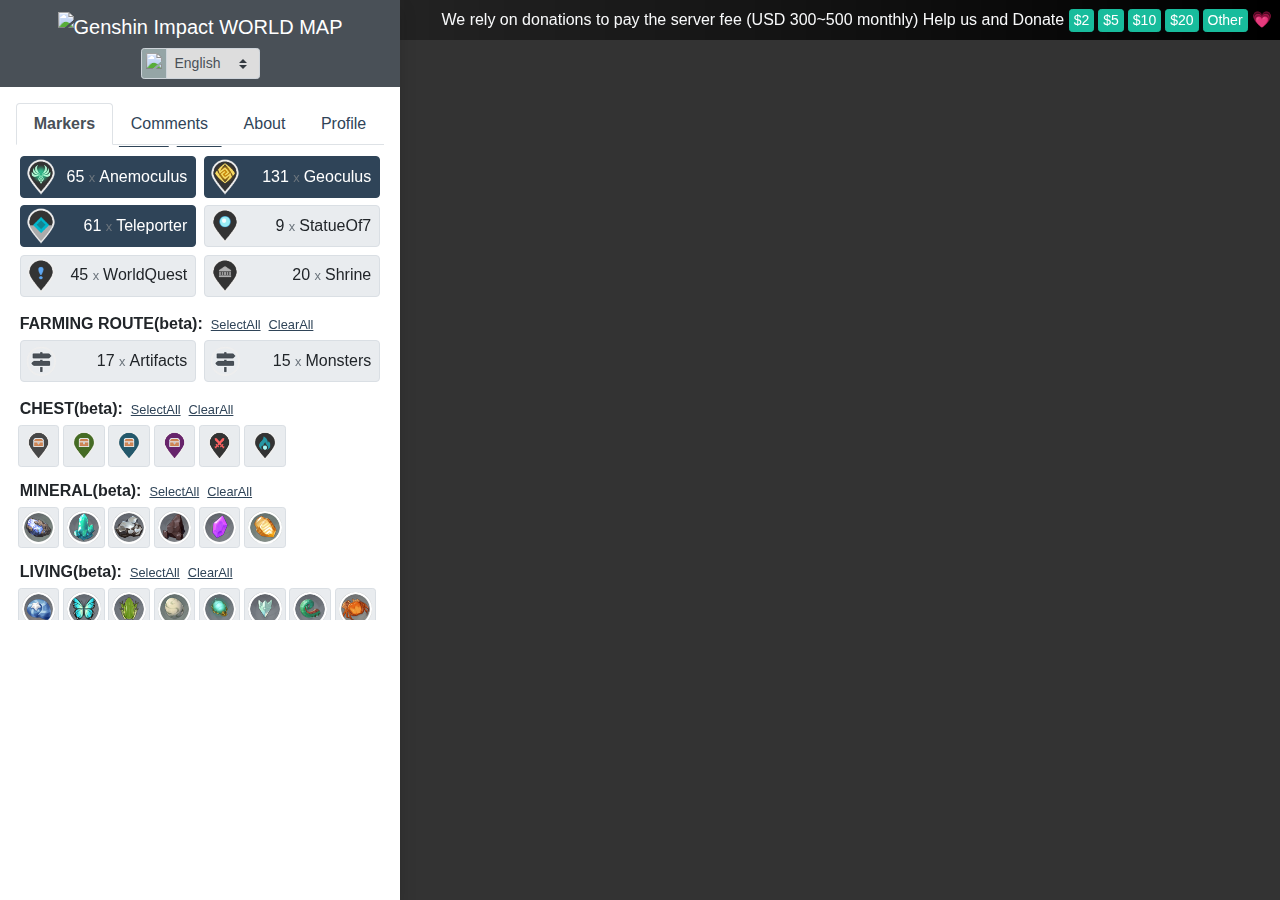
==== commit 1b35fc64: "5th" ====
--- a/index.html
+++ b/index.html
@@ -14,7 +14,27 @@
             j.async = true;
             j.src = 'https://www.googletagmanager.com/gtm.js?id=' + i + dl;
             f.parentNode.insertBefore(j, f);
-        })(window, document, 'script', 'dataLayer', 'GTM-K2W5VJ4');</script><script data-ad-client="ca-pub-2115352015986355" async="" src="./index_files/f.txt"></script><link href="https://genshin-impact-map.appsample.com/js/policy.d673c3bd.js" rel="prefetch"><link href="./index_files/app.cb39844c.css" rel="preload" as="style"><link href="./index_files/chunk-vendors.6e43a0a3.css" rel="preload" as="style"><link href="./index_files/app.c2d46e7d.js.tải xuống" rel="preload" as="script"><link href="./index_files/chunk-vendors.80cee026.js.tải xuống" rel="preload" as="script"><link href="./index_files/chunk-vendors.6e43a0a3.css" rel="stylesheet"><link href="./index_files/app.cb39844c.css" rel="stylesheet"><script type="text/javascript" charset="UTF-8" src="./index_files/common.js.tải xuống"></script><script type="text/javascript" charset="UTF-8" src="./index_files/util.js.tải xuống"></script><script type="text/javascript" charset="UTF-8" src="./index_files/map.js.tải xuống"></script><script type="text/javascript" charset="UTF-8" src="./index_files/geometry.js.tải xuống"></script><script type="text/javascript" charset="UTF-8" src="./index_files/poly.js.tải xuống"></script><script type="text/javascript" charset="UTF-8" src="./index_files/marker.js.tải xuống"></script><script type="text/javascript" charset="UTF-8" src="./index_files/infowindow.js.tải xuống"></script><script type="text/javascript" charset="UTF-8" src="./index_files/controls.js.tải xuống"></script><script type="text/javascript" charset="UTF-8" src="./index_files/onion.js.tải xuống"></script><script type="text/javascript" charset="UTF-8" src="./index_files/AuthenticationService.Authenticate"></script><script type="text/javascript" charset="UTF-8" src="./index_files/QuotaService.RecordEvent"></script></head><body><noscript><strong>We're sorry but Genshin Impact Interactive World Map doesn't work properly without JavaScript enabled. Please enable it to continue.</strong></noscript><div id="app" data-v-app=""><div id="topnav" class="p-2 w-100 text-light text-right fixed-top"> We rely on donations to pay the server fee (USD 300~500 monthly) Help us and Donate <a target="_blank" class="btn btn-sm btn-success px-1 py-0 mr-1" href="https://www.paypal.com/cgi-bin/webscr?cmd=_donations&amp;business=K5A63XCLWLBEY&amp;item_name=Support+us+and+keep+our+server+running%3A%29+Thank+you+so+much+for+your+generosity%21&amp;currency_code=USD&amp;source=url&amp;amount=2"> $2</a><a target="_blank" class="btn btn-sm btn-success px-1 py-0 mr-1" href="https://www.paypal.com/cgi-bin/webscr?cmd=_donations&amp;business=K5A63XCLWLBEY&amp;item_name=Support+us+and+keep+our+server+running%3A%29+Thank+you+so+much+for+your+generosity%21&amp;currency_code=USD&amp;source=url&amp;amount=5"> $5</a><a target="_blank" class="btn btn-sm btn-success px-1 py-0 mr-1" href="https://www.paypal.com/cgi-bin/webscr?cmd=_donations&amp;business=K5A63XCLWLBEY&amp;item_name=Support+us+and+keep+our+server+running%3A%29+Thank+you+so+much+for+your+generosity%21&amp;currency_code=USD&amp;source=url&amp;amount=10"> $10</a><a target="_blank" class="btn btn-sm btn-success px-1 py-0 mr-1" href="https://www.paypal.com/cgi-bin/webscr?cmd=_donations&amp;business=K5A63XCLWLBEY&amp;item_name=Support+us+and+keep+our+server+running%3A%29+Thank+you+so+much+for+your+generosity%21&amp;currency_code=USD&amp;source=url&amp;amount=20"> $20</a><a target="_blank" class="btn btn-sm btn-success px-1 py-0" href="https://www.paypal.com/cgi-bin/webscr?cmd=_donations&amp;business=K5A63XCLWLBEY&amp;item_name=Support+us+and+keep+our+server+running%3A%29+Thank+you+so+much+for+your+generosity%21&amp;currency_code=USD&amp;source=url"> Other </a> 💗 </div><div><div id="mapDiv" class="w-100" data-v-33ba9c00="" style="position: relative; overflow: hidden;"><div style="height: 100%; width: 100%; position: absolute; top: 0px; left: 0px; background-color: rgb(51, 51, 51);"><div class="gm-style" style="position: absolute; z-index: 0; left: 0px; top: 0px; height: 100%; width: 100%; padding: 0px; border-width: 0px; margin: 0px;"><div tabindex="0" style="position: absolute; z-index: 0; left: 0px; top: 0px; height: 100%; width: 100%; padding: 0px; border-width: 0px; margin: 0px; cursor: url(&quot;https://maps.gstatic.com/mapfiles/openhand_8_8.cur&quot;), default; touch-action: none;" title="Teleporter"><div style="z-index: 1; position: absolute; left: 50%; top: 50%; width: 100%; transform: translate(0px, 0px);"><div style="position: absolute; left: 0px; top: 0px; z-index: 100; width: 100%;"><div style="position: absolute; left: 0px; top: 0px; z-index: 0;"><div style="position: absolute; z-index: 994; transform: matrix(1, 0, 0, 1, -91, -218);"><div style="position: absolute; left: 0px; top: 256px; width: 256px; height: 256px;"><div style="width: 256px; height: 256px;"></div></div><div style="position: absolute; left: -256px; top: 256px; width: 256px; height: 256px;"><div style="width: 256px; height: 256px;"></div></div><div style="position: absolute; left: -256px; top: 0px; width: 256px; height: 256px;"><div style="width: 256px; height: 256px;"></div></div><div style="position: absolute; left: 0px; top: 0px; width: 256px; height: 256px;"><div style="width: 256px; height: 256px;"></div></div><div style="position: absolute; left: 256px; top: 0px; width: 256px; height: 256px;"><div style="width: 256px; height: 256px;"></div></div><div style="position: absolute; left: 256px; top: 256px; width: 256px; height: 256px;"><div style="width: 256px; height: 256px;"></div></div><div style="position: absolute; left: 256px; top: 512px; width: 256px; height: 256px;"><div style="width: 256px; height: 256px;"></div></div><div style="position: absolute; left: 0px; top: 512px; width: 256px; height: 256px;"><div style="width: 256px; height: 256px;"></div></div><div style="position: absolute; left: -256px; top: 512px; width: 256px; height: 256px;"><div style="width: 256px; height: 256px;"></div></div><div style="position: absolute; left: -512px; top: 512px; width: 256px; height: 256px;"><div style="width: 256px; height: 256px;"></div></div><div style="position: absolute; left: -512px; top: 256px; width: 256px; height: 256px;"><div style="width: 256px; height: 256px;"></div></div><div style="position: absolute; left: -512px; top: 0px; width: 256px; height: 256px;"><div style="width: 256px; height: 256px;"></div></div><div style="position: absolute; left: -512px; top: -256px; width: 256px; height: 256px;"><div style="width: 256px; height: 256px;"></div></div><div style="position: absolute; left: -256px; top: -256px; width: 256px; height: 256px;"><div style="width: 256px; height: 256px;"></div></div><div style="position: absolute; left: 0px; top: -256px; width: 256px; height: 256px;"><div style="width: 256px; height: 256px;"></div></div><div style="position: absolute; left: 256px; top: -256px; width: 256px; height: 256px;"><div style="width: 256px; height: 256px;"></div></div><div style="position: absolute; left: 512px; top: -256px; width: 256px; height: 256px;"><div style="width: 256px; height: 256px;"></div></div><div style="position: absolute; left: 512px; top: 0px; width: 256px; height: 256px;"><div style="width: 256px; height: 256px;"></div></div><div style="position: absolute; left: 512px; top: 256px; width: 256px; height: 256px;"><div style="width: 256px; height: 256px;"></div></div><div style="position: absolute; left: 512px; top: 512px; width: 256px; height: 256px;"><div style="width: 256px; height: 256px;"></div></div><div style="position: absolute; left: -768px; top: 512px; width: 256px; height: 256px;"><div style="width: 256px; height: 256px;"></div></div><div style="position: absolute; left: -768px; top: 256px; width: 256px; height: 256px;"><div style="width: 256px; height: 256px;"></div></div><div style="position: absolute; left: -768px; top: 0px; width: 256px; height: 256px;"><div style="width: 256px; height: 256px;"></div></div><div style="position: absolute; left: -768px; top: -256px; width: 256px; height: 256px;"><div style="width: 256px; height: 256px;"></div></div></div></div></div><div style="position: absolute; left: 0px; top: 0px; z-index: 101; width: 100%;"><div style="position: absolute; left: 0px; top: 0px; z-index: 30;"><div style="position: absolute; z-index: 994; transform: matrix(1, 0, 0, 1, -91, -218);"><div style="width: 256px; height: 256px; position: absolute; left: 0px; top: 256px;"></div><div style="width: 256px; height: 256px; position: absolute; left: -256px; top: 256px;"><canvas width="320" height="320" draggable="false" style="width: 256px; height: 256px; user-select: none; position: absolute; left: 0px; top: 0px;"></canvas></div><div style="width: 256px; height: 256px; position: absolute; left: -256px; top: 0px;"></div><div style="width: 256px; height: 256px; position: absolute; left: 0px; top: 0px;"></div><div style="width: 256px; height: 256px; position: absolute; left: 256px; top: 0px;"></div><div style="width: 256px; height: 256px; position: absolute; left: 256px; top: 256px;"></div><div style="width: 256px; height: 256px; position: absolute; left: 256px; top: 512px;"></div><div style="width: 256px; height: 256px; position: absolute; left: 0px; top: 512px;"></div><div style="width: 256px; height: 256px; position: absolute; left: -256px; top: 512px;"><canvas width="320" height="320" draggable="false" style="width: 256px; height: 256px; user-select: none; position: absolute; left: 0px; top: 0px;"></canvas></div><div style="width: 256px; height: 256px; position: absolute; left: -512px; top: 512px;"><canvas width="320" height="320" draggable="false" style="width: 256px; height: 256px; user-select: none; position: absolute; left: 0px; top: 0px;"></canvas></div><div style="width: 256px; height: 256px; position: absolute; left: -512px; top: 256px;"><canvas width="320" height="320" draggable="false" style="width: 256px; height: 256px; user-select: none; position: absolute; left: 0px; top: 0px;"></canvas></div><div style="width: 256px; height: 256px; position: absolute; left: -512px; top: 0px;"></div><div style="width: 256px; height: 256px; position: absolute; left: -512px; top: -256px;"></div><div style="width: 256px; height: 256px; position: absolute; left: -256px; top: -256px;"></div><div style="width: 256px; height: 256px; position: absolute; left: 0px; top: -256px;"></div><div style="width: 256px; height: 256px; position: absolute; left: 256px; top: -256px;"></div><div style="width: 256px; height: 256px; position: absolute; left: 512px; top: -256px;"><canvas width="320" height="320" draggable="false" style="width: 256px; height: 256px; user-select: none; position: absolute; left: 0px; top: 0px;"></canvas></div><div style="width: 256px; height: 256px; position: absolute; left: 512px; top: 0px;"></div><div style="width: 256px; height: 256px; position: absolute; left: 512px; top: 256px;"></div><div style="width: 256px; height: 256px; position: absolute; left: 512px; top: 512px;"></div><div style="width: 256px; height: 256px; position: absolute; left: -768px; top: 512px;"><canvas width="320" height="320" draggable="false" style="width: 256px; height: 256px; user-select: none; position: absolute; left: 0px; top: 0px;"></canvas></div><div style="width: 256px; height: 256px; position: absolute; left: -768px; top: 256px;"><canvas width="320" height="320" draggable="false" style="width: 256px; height: 256px; user-select: none; position: absolute; left: 0px; top: 0px;"></canvas></div><div style="width: 256px; height: 256px; position: absolute; left: -768px; top: 0px;"></div><div style="width: 256px; height: 256px; position: absolute; left: -768px; top: -256px;"></div></div></div></div><div style="position: absolute; left: 0px; top: 0px; z-index: 102; width: 100%;"></div><div style="position: absolute; left: 0px; top: 0px; z-index: 103; width: 100%;"><div style="position: absolute; left: 0px; top: 0px; z-index: -1;"><div style="position: absolute; z-index: 994; transform: matrix(1, 0, 0, 1, -91, -218);"><div style="width: 256px; height: 256px; overflow: hidden; position: absolute; left: 0px; top: 256px;"><canvas draggable="false" width="320" height="320" style="user-select: none; position: absolute; left: 0px; top: 0px; width: 256px; height: 256px;"></canvas></div><div style="width: 256px; height: 256px; overflow: hidden; position: absolute; left: -256px; top: 256px;"><canvas draggable="false" width="320" height="320" style="user-select: none; position: absolute; left: 0px; top: 0px; width: 256px; height: 256px;"></canvas></div><div style="width: 256px; height: 256px; overflow: hidden; position: absolute; left: -256px; top: 0px;"><canvas draggable="false" width="320" height="320" style="user-select: none; position: absolute; left: 0px; top: 0px; width: 256px; height: 256px;"></canvas></div><div style="width: 256px; height: 256px; overflow: hidden; position: absolute; left: 0px; top: 0px;"><canvas draggable="false" width="320" height="320" style="user-select: none; position: absolute; left: 0px; top: 0px; width: 256px; height: 256px;"></canvas></div><div style="width: 256px; height: 256px; overflow: hidden; position: absolute; left: 256px; top: 0px;"><canvas draggable="false" width="320" height="320" style="user-select: none; position: absolute; left: 0px; top: 0px; width: 256px; height: 256px;"></canvas></div><div style="width: 256px; height: 256px; overflow: hidden; position: absolute; left: 256px; top: 256px;"><canvas draggable="false" width="320" height="320" style="user-select: none; position: absolute; left: 0px; top: 0px; width: 256px; height: 256px;"></canvas></div><div style="width: 256px; height: 256px; overflow: hidden; position: absolute; left: 256px; top: 512px;"><canvas draggable="false" width="320" height="320" style="user-select: none; position: absolute; left: 0px; top: 0px; width: 256px; height: 256px;"></canvas></div><div style="width: 256px; height: 256px; overflow: hidden; position: absolute; left: 0px; top: 512px;"></div><div style="width: 256px; height: 256px; overflow: hidden; position: absolute; left: -256px; top: 512px;"><canvas draggable="false" width="320" height="320" style="user-select: none; position: absolute; left: 0px; top: 0px; width: 256px; height: 256px;"></canvas></div><div style="width: 256px; height: 256px; overflow: hidden; position: absolute; left: -512px; top: 512px;"><canvas draggable="false" width="320" height="320" style="user-select: none; position: absolute; left: 0px; top: 0px; width: 256px; height: 256px;"></canvas></div><div style="width: 256px; height: 256px; overflow: hidden; position: absolute; left: -512px; top: 256px;"><canvas draggable="false" width="320" height="320" style="user-select: none; position: absolute; left: 0px; top: 0px; width: 256px; height: 256px;"></canvas></div><div style="width: 256px; height: 256px; overflow: hidden; position: absolute; left: -512px; top: 0px;"><canvas draggable="false" width="320" height="320" style="user-select: none; position: absolute; left: 0px; top: 0px; width: 256px; height: 256px;"></canvas></div><div style="width: 256px; height: 256px; overflow: hidden; position: absolute; left: -512px; top: -256px;"><canvas draggable="false" width="320" height="320" style="user-select: none; position: absolute; left: 0px; top: 0px; width: 256px; height: 256px;"></canvas></div><div style="width: 256px; height: 256px; overflow: hidden; position: absolute; left: -256px; top: -256px;"><canvas draggable="false" width="320" height="320" style="user-select: none; position: absolute; left: 0px; top: 0px; width: 256px; height: 256px;"></canvas></div><div style="width: 256px; height: 256px; overflow: hidden; position: absolute; left: 0px; top: -256px;"><canvas draggable="false" width="320" height="320" style="user-select: none; position: absolute; left: 0px; top: 0px; width: 256px; height: 256px;"></canvas></div><div style="width: 256px; height: 256px; overflow: hidden; position: absolute; left: 256px; top: -256px;"><canvas draggable="false" width="320" height="320" style="user-select: none; position: absolute; left: 0px; top: 0px; width: 256px; height: 256px;"></canvas></div><div style="width: 256px; height: 256px; overflow: hidden; position: absolute; left: 512px; top: -256px;"><canvas draggable="false" width="320" height="320" style="user-select: none; position: absolute; left: 0px; top: 0px; width: 256px; height: 256px;"></canvas></div><div style="width: 256px; height: 256px; overflow: hidden; position: absolute; left: 512px; top: 0px;"><canvas draggable="false" width="320" height="320" style="user-select: none; position: absolute; left: 0px; top: 0px; width: 256px; height: 256px;"></canvas></div><div style="width: 256px; height: 256px; overflow: hidden; position: absolute; left: 512px; top: 256px;"><canvas draggable="false" width="320" height="320" style="user-select: none; position: absolute; left: 0px; top: 0px; width: 256px; height: 256px;"></canvas></div><div style="width: 256px; height: 256px; overflow: hidden; position: absolute; left: 512px; top: 512px;"><canvas draggable="false" width="320" height="320" style="user-select: none; position: absolute; left: 0px; top: 0px; width: 256px; height: 256px;"></canvas></div><div style="width: 256px; height: 256px; overflow: hidden; position: absolute; left: -768px; top: 512px;"><canvas draggable="false" width="320" height="320" style="user-select: none; position: absolute; left: 0px; top: 0px; width: 256px; height: 256px;"></canvas></div><div style="width: 256px; height: 256px; overflow: hidden; position: absolute; left: -768px; top: 256px;"><canvas draggable="false" width="320" height="320" style="user-select: none; position: absolute; left: 0px; top: 0px; width: 256px; height: 256px;"></canvas></div><div style="width: 256px; height: 256px; overflow: hidden; position: absolute; left: -768px; top: 0px;"><canvas draggable="false" width="320" height="320" style="user-select: none; position: absolute; left: 0px; top: 0px; width: 256px; height: 256px;"></canvas></div><div style="width: 256px; height: 256px; overflow: hidden; position: absolute; left: -768px; top: -256px;"></div></div></div></div><div style="position: absolute; left: 0px; top: 0px; z-index: 0;"><div style="position: absolute; z-index: 994; transform: matrix(1, 0, 0, 1, -91, -218);"><div style="position: absolute; left: -512px; top: -256px; width: 256px; height: 256px; transition: opacity 200ms linear 0s;"><div style="position: absolute; left: 0px; top: 0px;"><img draggable="false" alt="" role="presentation" src="./index_files/tile--2_3.png" style="width: 256px; height: 256px; user-select: none; border: 0px; padding: 0px; margin: 0px; max-width: none;"></div></div><div style="position: absolute; left: -256px; top: -256px; width: 256px; height: 256px; transition: opacity 200ms linear 0s;"><div style="position: absolute; left: 0px; top: 0px;"><img draggable="false" alt="" role="presentation" src="./index_files/tile--1_3.png" style="width: 256px; height: 256px; user-select: none; border: 0px; padding: 0px; margin: 0px; max-width: none;"></div></div><div style="position: absolute; left: 0px; top: -256px; width: 256px; height: 256px; transition: opacity 200ms linear 0s;"><div style="position: absolute; left: 0px; top: 0px;"><img draggable="false" alt="" role="presentation" src="./index_files/tile-0_3.png" style="width: 256px; height: 256px; user-select: none; border: 0px; padding: 0px; margin: 0px; max-width: none;"></div></div><div style="position: absolute; left: 256px; top: -256px; width: 256px; height: 256px; transition: opacity 200ms linear 0s;"><div style="position: absolute; left: 0px; top: 0px;"><img draggable="false" alt="" role="presentation" src="./index_files/tile-1_3.png" style="width: 256px; height: 256px; user-select: none; border: 0px; padding: 0px; margin: 0px; max-width: none;"></div></div><div style="position: absolute; left: 512px; top: -256px; width: 256px; height: 256px; transition: opacity 200ms linear 0s;"><div style="position: absolute; left: 0px; top: 0px;"><img draggable="false" alt="" role="presentation" src="./index_files/tile-2_3.png" style="width: 256px; height: 256px; user-select: none; border: 0px; padding: 0px; margin: 0px; max-width: none;"></div></div><div style="position: absolute; left: 512px; top: 0px; width: 256px; height: 256px; transition: opacity 200ms linear 0s;"><div style="position: absolute; left: 0px; top: 0px;"><img draggable="false" alt="" role="presentation" src="./index_files/tile-2_2.png" style="width: 256px; height: 256px; user-select: none; border: 0px; padding: 0px; margin: 0px; max-width: none;"></div></div><div style="position: absolute; left: 512px; top: 256px; width: 256px; height: 256px; transition: opacity 200ms linear 0s;"><div style="position: absolute; left: 0px; top: 0px;"><img draggable="false" alt="" role="presentation" src="./index_files/tile-2_1.png" style="width: 256px; height: 256px; user-select: none; border: 0px; padding: 0px; margin: 0px; max-width: none;"></div></div><div style="position: absolute; left: 512px; top: 512px; width: 256px; height: 256px; transition: opacity 200ms linear 0s;"><div style="position: absolute; left: 0px; top: 0px;"><img draggable="false" alt="" role="presentation" src="./index_files/tile-2_0.png" style="width: 256px; height: 256px; user-select: none; border: 0px; padding: 0px; margin: 0px; max-width: none;"></div></div><div style="position: absolute; left: -768px; top: 512px; width: 256px; height: 256px; transition: opacity 200ms linear 0s;"><div style="position: absolute; left: 0px; top: 0px;"><img draggable="false" alt="" role="presentation" src="./index_files/tile--3_0.png" style="width: 256px; height: 256px; user-select: none; border: 0px; padding: 0px; margin: 0px; max-width: none;"></div></div><div style="position: absolute; left: -768px; top: 256px; width: 256px; height: 256px; transition: opacity 200ms linear 0s;"><div style="position: absolute; left: 0px; top: 0px;"><img draggable="false" alt="" role="presentation" src="./index_files/tile--3_1.png" style="width: 256px; height: 256px; user-select: none; border: 0px; padding: 0px; margin: 0px; max-width: none;"></div></div><div style="position: absolute; left: -768px; top: 0px; width: 256px; height: 256px; transition: opacity 200ms linear 0s;"><div style="position: absolute; left: 0px; top: 0px;"><img draggable="false" alt="" role="presentation" src="./index_files/tile--3_2.png" style="width: 256px; height: 256px; user-select: none; border: 0px; padding: 0px; margin: 0px; max-width: none;"></div></div><div style="position: absolute; left: -768px; top: -256px; width: 256px; height: 256px; transition: opacity 200ms linear 0s;"><div style="position: absolute; left: 0px; top: 0px;"><img draggable="false" alt="" role="presentation" src="./index_files/tile--3_3.png" style="width: 256px; height: 256px; user-select: none; border: 0px; padding: 0px; margin: 0px; max-width: none;"></div></div><div style="position: absolute; left: 0px; top: 256px; width: 256px; height: 256px; transition: opacity 200ms linear 0s;"><div style="position: absolute; left: 0px; top: 0px;"><img draggable="false" alt="" role="presentation" src="./index_files/tile-0_1.png" style="width: 256px; height: 256px; user-select: none; border: 0px; padding: 0px; margin: 0px; max-width: none;"></div></div><div style="position: absolute; left: -256px; top: 256px; width: 256px; height: 256px; transition: opacity 200ms linear 0s;"><div style="position: absolute; left: 0px; top: 0px;"><img draggable="false" alt="" role="presentation" src="./index_files/tile--1_1.png" style="width: 256px; height: 256px; user-select: none; border: 0px; padding: 0px; margin: 0px; max-width: none;"></div></div><div style="position: absolute; left: -256px; top: 0px; width: 256px; height: 256px; transition: opacity 200ms linear 0s;"><div style="position: absolute; left: 0px; top: 0px;"><img draggable="false" alt="" role="presentation" src="./index_files/tile--1_2.png" style="width: 256px; height: 256px; user-select: none; border: 0px; padding: 0px; margin: 0px; max-width: none;"></div></div><div style="position: absolute; left: 0px; top: 0px; width: 256px; height: 256px; transition: opacity 200ms linear 0s;"><div style="position: absolute; left: 0px; top: 0px;"><img draggable="false" alt="" role="presentation" src="./index_files/tile-0_2.png" style="width: 256px; height: 256px; user-select: none; border: 0px; padding: 0px; margin: 0px; max-width: none;"></div></div><div style="position: absolute; left: 256px; top: 0px; width: 256px; height: 256px; transition: opacity 200ms linear 0s;"><div style="position: absolute; left: 0px; top: 0px;"><img draggable="false" alt="" role="presentation" src="./index_files/tile-1_2.png" style="width: 256px; height: 256px; user-select: none; border: 0px; padding: 0px; margin: 0px; max-width: none;"></div></div><div style="position: absolute; left: 256px; top: 256px; width: 256px; height: 256px; transition: opacity 200ms linear 0s;"><div style="position: absolute; left: 0px; top: 0px;"><img draggable="false" alt="" role="presentation" src="./index_files/tile-1_1.png" style="width: 256px; height: 256px; user-select: none; border: 0px; padding: 0px; margin: 0px; max-width: none;"></div></div><div style="position: absolute; left: 256px; top: 512px; width: 256px; height: 256px; transition: opacity 200ms linear 0s;"><div style="position: absolute; left: 0px; top: 0px;"><img draggable="false" alt="" role="presentation" src="./index_files/tile-1_0.png" style="width: 256px; height: 256px; user-select: none; border: 0px; padding: 0px; margin: 0px; max-width: none;"></div></div><div style="position: absolute; left: 0px; top: 512px; width: 256px; height: 256px; transition: opacity 200ms linear 0s;"><div style="position: absolute; left: 0px; top: 0px;"><img draggable="false" alt="" role="presentation" src="./index_files/tile-0_0.png" style="width: 256px; height: 256px; user-select: none; border: 0px; padding: 0px; margin: 0px; max-width: none;"></div></div><div style="position: absolute; left: -256px; top: 512px; width: 256px; height: 256px; transition: opacity 200ms linear 0s;"><div style="position: absolute; left: 0px; top: 0px;"><img draggable="false" alt="" role="presentation" src="./index_files/tile--1_0.png" style="width: 256px; height: 256px; user-select: none; border: 0px; padding: 0px; margin: 0px; max-width: none;"></div></div><div style="position: absolute; left: -512px; top: 512px; width: 256px; height: 256px; transition: opacity 200ms linear 0s;"><div style="position: absolute; left: 0px; top: 0px;"><img draggable="false" alt="" role="presentation" src="./index_files/tile--2_0.png" style="width: 256px; height: 256px; user-select: none; border: 0px; padding: 0px; margin: 0px; max-width: none;"></div></div><div style="position: absolute; left: -512px; top: 256px; width: 256px; height: 256px; transition: opacity 200ms linear 0s;"><div style="position: absolute; left: 0px; top: 0px;"><img draggable="false" alt="" role="presentation" src="./index_files/tile--2_1.png" style="width: 256px; height: 256px; user-select: none; border: 0px; padding: 0px; margin: 0px; max-width: none;"></div></div><div style="position: absolute; left: -512px; top: 0px; width: 256px; height: 256px; transition: opacity 200ms linear 0s;"><div style="position: absolute; left: 0px; top: 0px;"><img draggable="false" alt="" role="presentation" src="./index_files/tile--2_2.png" style="width: 256px; height: 256px; user-select: none; border: 0px; padding: 0px; margin: 0px; max-width: none;"></div></div></div></div></div><div class="gm-style-pbc" style="z-index: 2; position: absolute; height: 100%; width: 100%; padding: 0px; border-width: 0px; margin: 0px; left: 0px; top: 0px; opacity: 0;"><p class="gm-style-pbt"></p></div><div style="z-index: 3; position: absolute; height: 100%; width: 100%; padding: 0px; border-width: 0px; margin: 0px; left: 0px; top: 0px; touch-action: pan-x pan-y;"><div style="z-index: 4; position: absolute; left: 50%; top: 50%; width: 100%; transform: translate(0px, 0px);"><div style="position: absolute; left: 0px; top: 0px; z-index: 104; width: 100%;"></div><div style="position: absolute; left: 0px; top: 0px; z-index: 105; width: 100%;"></div><div style="position: absolute; left: 0px; top: 0px; z-index: 106; width: 100%;"></div><div style="position: absolute; left: 0px; top: 0px; z-index: 107; width: 100%;"><div style="z-index: -202; cursor: pointer; display: none; touch-action: none;"><div style="width: 30px; height: 27px; overflow: hidden; position: absolute;"><img alt="" src="./index_files/undo_poly.png" draggable="false" style="position: absolute; left: 0px; top: 0px; user-select: none; border: 0px; padding: 0px; margin: 0px; max-width: none; width: 90px; height: 27px;"></div></div></div></div></div></div><iframe aria-hidden="true" frameborder="0" tabindex="-1" style="z-index: -1; position: absolute; width: 100%; height: 100%; top: 0px; left: 0px; border: none;" src="./index_files/saved_resource.html"></iframe><div style="margin-left: 5px; margin-right: 5px; z-index: 1000000; position: absolute; left: 0px; bottom: 0px;"><a target="_blank" rel="noopener" href="https://maps.google.com/maps?ll=12,2&amp;z=6&amp;hl=vi&amp;gl=US&amp;mapclient=apiv3" title="Mở khu vực này trong Google Maps (mở cửa sổ mới)" style="position: static; overflow: visible; float: none; display: inline;"><div style="width: 66px; height: 26px; cursor: pointer;"><img alt="" src="./index_files/google4_hdpi.png" draggable="false" style="position: absolute; left: 0px; top: 0px; width: 66px; height: 26px; user-select: none; border: 0px; padding: 0px; margin: 0px;"></div></a></div><div style="background-color: white; padding: 15px 21px; border: 1px solid rgb(171, 171, 171); font-family: Roboto, Arial, sans-serif; color: rgb(34, 34, 34); box-sizing: border-box; box-shadow: rgba(0, 0, 0, 0.2) 0px 4px 16px; z-index: 10000002; display: none; width: 300px; height: 180px; position: absolute; left: 466px; top: 236px;"><div style="padding: 0px 0px 10px; font-size: 16px; box-sizing: border-box;">Dữ liệu Bản đồ</div><div style="font-size: 13px;"></div><button draggable="false" title="Đóng" aria-label="Đóng" type="button" class="gm-ui-hover-effect" style="background: none; display: block; border: 0px; margin: 0px; padding: 0px; position: absolute; cursor: pointer; user-select: none; top: 0px; right: 0px; width: 37px; height: 37px;"><img src="data:image/svg+xml,%3Csvg%20xmlns%3D%22http%3A%2F%2Fwww.w3.org%2F2000%2Fsvg%22%20width%3D%2224px%22%20height%3D%2224px%22%20viewBox%3D%220%200%2024%2024%22%20fill%3D%22%23000000%22%3E%0A%20%20%20%20%3Cpath%20d%3D%22M19%206.41L17.59%205%2012%2010.59%206.41%205%205%206.41%2010.59%2012%205%2017.59%206.41%2019%2012%2013.41%2017.59%2019%2019%2017.59%2013.41%2012z%22%2F%3E%0A%20%20%20%20%3Cpath%20d%3D%22M0%200h24v24H0z%22%20fill%3D%22none%22%2F%3E%0A%3C%2Fsvg%3E%0A" style="pointer-events: none; display: block; width: 13px; height: 13px; margin: 12px;"></button></div><div class="gmnoprint" style="z-index: 1000001; position: absolute; right: 0px; bottom: 0px; width: 12px;"><div draggable="false" class="gm-style-cc" style="user-select: none; height: 14px; line-height: 14px;"><div style="opacity: 0.7; width: 100%; height: 100%; position: absolute;"><div style="width: 1px;"></div><div style="background-color: rgb(245, 245, 245); width: auto; height: 100%; margin-left: 1px;"></div></div><div style="position: relative; padding-right: 6px; padding-left: 6px; box-sizing: border-box; font-family: Roboto, Arial, sans-serif; font-size: 10px; color: rgb(68, 68, 68); white-space: nowrap; direction: ltr; text-align: right; vertical-align: middle; display: inline-block;"><a style="text-decoration: none; cursor: pointer; display: none;">Dữ liệu Bản đồ</a><span>Hình ảnh có thể có bản quyền</span></div></div></div><div class="gmnoscreen" style="position: absolute; right: 0px; bottom: 0px;"><div style="font-family: Roboto, Arial, sans-serif; font-size: 11px; color: rgb(68, 68, 68); direction: ltr; text-align: right; background-color: rgb(245, 245, 245);"></div></div><div class="gmnoprint gm-style-cc" draggable="false" style="z-index: 1000001; user-select: none; height: 14px; line-height: 14px; position: absolute; right: 0px; bottom: 0px;"><div style="opacity: 0.7; width: 100%; height: 100%; position: absolute;"><div style="width: 1px;"></div><div style="background-color: rgb(245, 245, 245); width: auto; height: 100%; margin-left: 1px;"></div></div><div style="position: relative; padding-right: 6px; padding-left: 6px; box-sizing: border-box; font-family: Roboto, Arial, sans-serif; font-size: 10px; color: rgb(68, 68, 68); white-space: nowrap; direction: ltr; text-align: right; vertical-align: middle; display: inline-block;"><a href="https://www.google.com/intl/vi_US/help/terms_maps.html" target="_blank" rel="noopener" style="text-decoration: none; cursor: pointer; color: rgb(68, 68, 68);">Điều khoản sử dụng</a></div></div><button draggable="false" title="Chuyển đổi chế độ xem toàn màn hình" aria-label="Chuyển đổi chế độ xem toàn màn hình" type="button" class="gm-control-active gm-fullscreen-control" style="background: none rgb(255, 255, 255); border: 0px; margin: 10px; padding: 0px; position: absolute; cursor: pointer; user-select: none; border-radius: 2px; height: 40px; width: 40px; box-shadow: rgba(0, 0, 0, 0.3) 0px 1px 4px -1px; overflow: hidden; display: none; top: 0px; right: 0px;"><img src="data:image/svg+xml,%3Csvg%20xmlns%3D%22http%3A%2F%2Fwww.w3.org%2F2000%2Fsvg%22%20width%3D%2218%22%20height%3D%2218%22%20viewBox%3D%220%20018%2018%22%3E%0A%20%20%3Cpath%20fill%3D%22%23666%22%20d%3D%22M0%2C0v2v4h2V2h4V0H2H0z%20M16%2C0h-4v2h4v4h2V2V0H16z%20M16%2C16h-4v2h4h2v-2v-4h-2V16z%20M2%2C12H0v4v2h2h4v-2H2V12z%22%2F%3E%0A%3C%2Fsvg%3E%0A" style="height: 18px; width: 18px;"><img src="data:image/svg+xml,%3Csvg%20xmlns%3D%22http%3A%2F%2Fwww.w3.org%2F2000%2Fsvg%22%20width%3D%2218%22%20height%3D%2218%22%20viewBox%3D%220%200%2018%2018%22%3E%0A%20%20%3Cpath%20fill%3D%22%23333%22%20d%3D%22M0%2C0v2v4h2V2h4V0H2H0z%20M16%2C0h-4v2h4v4h2V2V0H16z%20M16%2C16h-4v2h4h2v-2v-4h-2V16z%20M2%2C12H0v4v2h2h4v-2H2V12z%22%2F%3E%0A%3C%2Fsvg%3E%0A" style="height: 18px; width: 18px;"><img src="data:image/svg+xml,%3Csvg%20xmlns%3D%22http%3A%2F%2Fwww.w3.org%2F2000%2Fsvg%22%20width%3D%2218%22%20height%3D%2218%22%20viewBox%3D%220%200%2018%2018%22%3E%0A%20%20%3Cpath%20fill%3D%22%23111%22%20d%3D%22M0%2C0v2v4h2V2h4V0H2H0z%20M16%2C0h-4v2h4v4h2V2V0H16z%20M16%2C16h-4v2h4h2v-2v-4h-2V16z%20M2%2C12H0v4v2h2h4v-2H2V12z%22%2F%3E%0A%3C%2Fsvg%3E%0A" style="height: 18px; width: 18px;"></button><div draggable="false" class="gm-style-cc" style="user-select: none; height: 14px; line-height: 14px; display: none; position: absolute; right: 0px; bottom: 0px;"><div style="opacity: 0.7; width: 100%; height: 100%; position: absolute;"><div style="width: 1px;"></div><div style="background-color: rgb(245, 245, 245); width: auto; height: 100%; margin-left: 1px;"></div></div><div style="position: relative; padding-right: 6px; padding-left: 6px; box-sizing: border-box; font-family: Roboto, Arial, sans-serif; font-size: 10px; color: rgb(68, 68, 68); white-space: nowrap; direction: ltr; text-align: right; vertical-align: middle; display: inline-block;"><a target="_blank" rel="noopener" title="Báo cáo lỗi trong bản đồ đường hoặc hình ảnh đến Google" dir="ltr" href="https://www.google.com/maps/@12,2,6z/data=!10m1!1e1!12b1?source=apiv3&amp;rapsrc=apiv3" style="font-family: Roboto, Arial, sans-serif; font-size: 10px; color: rgb(68, 68, 68); text-decoration: none; position: relative;">Báo cáo một lỗi bản đồ</a></div></div><div class="gmnoprint gm-bundled-control gm-bundled-control-on-bottom" draggable="false" controlwidth="40" controlheight="81" style="margin: 10px; user-select: none; position: absolute; bottom: 81px; right: 40px;"><div class="gmnoprint" controlwidth="40" controlheight="81" style="position: absolute; left: 0px; top: 0px;"><div draggable="false" style="user-select: none; box-shadow: rgba(0, 0, 0, 0.3) 0px 1px 4px -1px; border-radius: 2px; cursor: pointer; background-color: rgb(255, 255, 255); width: 40px; height: 81px;"><button draggable="false" title="Phóng to" aria-label="Phóng to" type="button" class="gm-control-active" style="background: none; display: block; border: 0px; margin: 0px; padding: 0px; position: relative; cursor: pointer; user-select: none; overflow: hidden; width: 40px; height: 40px; top: 0px; left: 0px;"><img src="data:image/svg+xml,%3Csvg%20xmlns%3D%22http%3A%2F%2Fwww.w3.org%2F2000%2Fsvg%22%20width%3D%2218%22%20height%3D%2218%22%20viewBox%3D%220%200%2018%2018%22%3E%0A%20%20%3Cpolygon%20fill%3D%22%23666%22%20points%3D%2218%2C7%2011%2C7%2011%2C0%207%2C0%207%2C7%200%2C7%200%2C11%207%2C11%207%2C18%2011%2C18%2011%2C11%2018%2C11%22%2F%3E%0A%3C%2Fsvg%3E%0A" style="height: 18px; width: 18px;"><img src="data:image/svg+xml,%3Csvg%20xmlns%3D%22http%3A%2F%2Fwww.w3.org%2F2000%2Fsvg%22%20width%3D%2218%22%20height%3D%2218%22%20viewBox%3D%220%200%2018%2018%22%3E%0A%20%20%3Cpolygon%20fill%3D%22%23333%22%20points%3D%2218%2C7%2011%2C7%2011%2C0%207%2C0%207%2C7%200%2C7%200%2C11%207%2C11%207%2C18%2011%2C18%2011%2C11%2018%2C11%22%2F%3E%0A%3C%2Fsvg%3E%0A" style="height: 18px; width: 18px;"><img src="data:image/svg+xml,%3Csvg%20xmlns%3D%22http%3A%2F%2Fwww.w3.org%2F2000%2Fsvg%22%20width%3D%2218%22%20height%3D%2218%22%20viewBox%3D%220%200%2018%2018%22%3E%0A%20%20%3Cpolygon%20fill%3D%22%23111%22%20points%3D%2218%2C7%2011%2C7%2011%2C0%207%2C0%207%2C7%200%2C7%200%2C11%207%2C11%207%2C18%2011%2C18%2011%2C11%2018%2C11%22%2F%3E%0A%3C%2Fsvg%3E%0A" style="height: 18px; width: 18px;"></button><div style="position: relative; overflow: hidden; width: 30px; height: 1px; margin: 0px 5px; background-color: rgb(230, 230, 230); top: 0px;"></div><button draggable="false" title="Thu nhỏ" aria-label="Thu nhỏ" type="button" class="gm-control-active" style="background: none; display: block; border: 0px; margin: 0px; padding: 0px; position: relative; cursor: pointer; user-select: none; overflow: hidden; width: 40px; height: 40px; top: 0px; left: 0px;"><img src="data:image/svg+xml,%3Csvg%20xmlns%3D%22http%3A%2F%2Fwww.w3.org%2F2000%2Fsvg%22%20width%3D%2218%22%20height%3D%2218%22%20viewBox%3D%220%200%2018%2018%22%3E%0A%20%20%3Cpath%20fill%3D%22%23666%22%20d%3D%22M0%2C7h18v4H0V7z%22%2F%3E%0A%3C%2Fsvg%3E%0A" style="height: 18px; width: 18px;"><img src="data:image/svg+xml,%3Csvg%20xmlns%3D%22http%3A%2F%2Fwww.w3.org%2F2000%2Fsvg%22%20width%3D%2218%22%20height%3D%2218%22%20viewBox%3D%220%200%2018%2018%22%3E%0A%20%20%3Cpath%20fill%3D%22%23333%22%20d%3D%22M0%2C7h18v4H0V7z%22%2F%3E%0A%3C%2Fsvg%3E%0A" style="height: 18px; width: 18px;"><img src="data:image/svg+xml,%3Csvg%20xmlns%3D%22http%3A%2F%2Fwww.w3.org%2F2000%2Fsvg%22%20width%3D%2218%22%20height%3D%2218%22%20viewBox%3D%220%200%2018%2018%22%3E%0A%20%20%3Cpath%20fill%3D%22%23111%22%20d%3D%22M0%2C7h18v4H0V7z%22%2F%3E%0A%3C%2Fsvg%3E%0A" style="height: 18px; width: 18px;"></button></div></div><div class="gmnoprint" controlwidth="40" controlheight="40" style="display: none; position: absolute;"><div style="width: 40px; height: 40px;"><button draggable="false" title="Xoay bản đồ 90 độ" aria-label="Xoay bản đồ 90 độ" type="button" class="gm-control-active" style="background: none rgb(255, 255, 255); display: none; border: 0px; margin: 0px 0px 32px; padding: 0px; position: relative; cursor: pointer; user-select: none; width: 40px; height: 40px; top: 0px; left: 0px; overflow: hidden; box-shadow: rgba(0, 0, 0, 0.3) 0px 1px 4px -1px; border-radius: 2px;"><img src="data:image/svg+xml,%3Csvg%20xmlns%3D%22http%3A%2F%2Fwww.w3.org%2F2000%2Fsvg%22%20width%3D%2224%22%20height%3D%2222%22%20viewBox%3D%220%200%2024%2022%22%3E%0A%20%20%3Cpath%20fill%3D%22%23666%22%20fill-rule%3D%22evenodd%22%20d%3D%22M20%2010c0-5.52-4.48-10-10-10s-10%204.48-10%2010v5h5v-5c0-2.76%202.24-5%205-5s5%202.24%205%205v5h-4l6.5%207%206.5-7h-4v-5z%22%20clip-rule%3D%22evenodd%22%2F%3E%0A%3C%2Fsvg%3E%0A" style="height: 18px; width: 18px;"><img src="data:image/svg+xml,%3Csvg%20xmlns%3D%22http%3A%2F%2Fwww.w3.org%2F2000%2Fsvg%22%20width%3D%2224%22%20height%3D%2222%22%20viewBox%3D%220%200%2024%2022%22%3E%0A%20%20%3Cpath%20fill%3D%22%23333%22%20fill-rule%3D%22evenodd%22%20d%3D%22M20%2010c0-5.52-4.48-10-10-10s-10%204.48-10%2010v5h5v-5c0-2.76%202.24-5%205-5s5%202.24%205%205v5h-4l6.5%207%206.5-7h-4v-5z%22%20clip-rule%3D%22evenodd%22%2F%3E%0A%3C%2Fsvg%3E%0A" style="height: 18px; width: 18px;"><img src="data:image/svg+xml,%3Csvg%20xmlns%3D%22http%3A%2F%2Fwww.w3.org%2F2000%2Fsvg%22%20width%3D%2224%22%20height%3D%2222%22%20viewBox%3D%220%200%2024%2022%22%3E%0A%20%20%3Cpath%20fill%3D%22%23111%22%20fill-rule%3D%22evenodd%22%20d%3D%22M20%2010c0-5.52-4.48-10-10-10s-10%204.48-10%2010v5h5v-5c0-2.76%202.24-5%205-5s5%202.24%205%205v5h-4l6.5%207%206.5-7h-4v-5z%22%20clip-rule%3D%22evenodd%22%2F%3E%0A%3C%2Fsvg%3E%0A" style="height: 18px; width: 18px;"></button><button draggable="false" title="Nghiêng bản đồ" aria-label="Nghiêng bản đồ" type="button" class="gm-tilt gm-control-active" style="background: none rgb(255, 255, 255); display: block; border: 0px; margin: 0px; padding: 0px; position: relative; cursor: pointer; user-select: none; width: 40px; height: 40px; top: 0px; left: 0px; overflow: hidden; box-shadow: rgba(0, 0, 0, 0.3) 0px 1px 4px -1px; border-radius: 2px;"><img src="data:image/svg+xml,%3Csvg%20xmlns%3D%22http%3A%2F%2Fwww.w3.org%2F2000%2Fsvg%22%20width%3D%2218px%22%20height%3D%2216px%22%20viewBox%3D%220%200%2018%2016%22%3E%0A%20%20%3Cpath%20fill%3D%22%23666%22%20d%3D%22M0%2C16h8V9H0V16z%20M10%2C16h8V9h-8V16z%20M0%2C7h8V0H0V7z%20M10%2C0v7h8V0H10z%22%2F%3E%0A%3C%2Fsvg%3E%0A" style="width: 18px;"><img src="data:image/svg+xml,%3Csvg%20xmlns%3D%22http%3A%2F%2Fwww.w3.org%2F2000%2Fsvg%22%20width%3D%2218px%22%20height%3D%2216px%22%20viewBox%3D%220%200%2018%2016%22%3E%0A%20%20%3Cpath%20fill%3D%22%23333%22%20d%3D%22M0%2C16h8V9H0V16z%20M10%2C16h8V9h-8V16z%20M0%2C7h8V0H0V7z%20M10%2C0v7h8V0H10z%22%2F%3E%0A%3C%2Fsvg%3E%0A" style="width: 18px;"><img src="data:image/svg+xml,%3Csvg%20xmlns%3D%22http%3A%2F%2Fwww.w3.org%2F2000%2Fsvg%22%20width%3D%2218px%22%20height%3D%2216px%22%20viewBox%3D%220%200%2018%2016%22%3E%0A%20%20%3Cpath%20fill%3D%22%23111%22%20d%3D%22M0%2C16h8V9H0V16z%20M10%2C16h8V9h-8V16z%20M0%2C7h8V0H0V7z%20M10%2C0v7h8V0H10z%22%2F%3E%0A%3C%2Fsvg%3E%0A" style="width: 18px;"></button></div></div></div></div></div><div style="background-color: white; font-weight: 500; font-family: Roboto, sans-serif; padding: 15px 25px; box-sizing: border-box; top: 5px; border: 1px solid rgba(0, 0, 0, 0.12); border-radius: 5px; left: 50%; max-width: 375px; position: absolute; transform: translateX(-50%); width: calc(100% - 10px); z-index: 1;"><div><img alt="" src="./index_files/google_gray.svg" draggable="false" style="padding: 0px; margin: 0px; border: 0px; height: 17px; vertical-align: middle; width: 52px; user-select: none;"></div><div style="line-height: 20px; margin: 15px 0px;"><span style="color: rgba(0, 0, 0, 0.87); font-size: 14px;">Trang này không thể tải Google Maps đúng cách.</span></div><table style="width: 100%;"><tr><td style="line-height: 16px; vertical-align: middle;"><a href="https://developers.google.com/maps/documentation/javascript/error-messages?utm_source=maps_js&amp;utm_medium=degraded&amp;utm_campaign=keyless#api-key-and-billing-errors" target="_blank" rel="noopener" style="color: rgba(0, 0, 0, 0.54); font-size: 12px;">Bạn có sở hữu trang web này không?</a></td><td style="text-align: right;"><button class="dismissButton">OK</button></td></tr></table></div></div><!----><div id="sidebar" class="bg-white shadow" data-v-20866344=""><div class="siderbar-header w-100" data-v-20866344=""><nav class="navbar navbar-dark justify-content-around bg-transparent-dark2 px-0" data-v-342f4764="" data-v-20866344=""><a class="navbar-brand py-1 m-0" href="https://genshin-impact-map.appsample.com/" data-v-342f4764=""><img src="./index_files/logo.png" class="logo d-inline-block align-top" alt="Genshin Impact" loading="lazy" data-v-342f4764=""> WORLD MAP</a><div data-v-342f4764=""><div class="input-group input-group-sm" data-v-70fd2a1e="" data-v-342f4764=""><div class="input-group-prepend" data-v-70fd2a1e=""><label class="input-group-text py-0 px-1 bg-secondary" for="select-lang" data-v-70fd2a1e=""><img class="icon" src="./index_files/global.png" data-v-70fd2a1e=""></label></div><select class="custom-select" id="select-lang" data-v-70fd2a1e=""><option value="en" data-v-70fd2a1e="">English</option><option value="ko" data-v-70fd2a1e="">한국어</option><option value="ja" data-v-70fd2a1e="">日本語</option><option value="zh" data-v-70fd2a1e="">简体中文</option></select></div></div></nav><ul class="nav nav-tabs nav-fill bg-white mb-3 mx-3 mt-3 justify-content-between" data-v-20866344=""><li class="nav-item" data-v-20866344=""><a class="nav-link px-1 active font-weight-bold" href="https://genshin-impact-map.appsample.com/#" data-v-20866344="">Markers</a></li><li class="nav-item" data-v-20866344=""><a class="nav-link px-1" href="https://genshin-impact-map.appsample.com/#" data-v-20866344="">Comments</a></li><li class="nav-item" data-v-20866344=""><a class="nav-link px-1" href="https://genshin-impact-map.appsample.com/#" data-v-20866344="">About</a></li><li class="nav-item" data-v-20866344=""><a class="nav-link px-1" href="https://genshin-impact-map.appsample.com/#" data-v-20866344="">Profile</a></li></ul></div><div class="tab-content px-3 h-100" data-v-20866344=""><div data-v-d1b1d004="" data-v-20866344=""><section data-v-d1b1d004=""><p class="mb-1" data-v-d1b1d004=""><b class="mr-2" data-v-d1b1d004="">FEATURED:</b><a class="mr-2 text-primary small" rel="nofollow" data-v-d1b1d004="">SelectAll</a><a class="mr-2 text-primary small" rel="nofollow" data-v-d1b1d004="">ClearAll</a></p><div class="d-flex flex-wrap mb-2 md-buttons" data-v-d1b1d004=""><div data-v-3dfb5c29="" data-v-d1b1d004=""><button alt="o5" title="Anemoculus" type="button" class="btn p-0 d-flex justify-content-between align-items-center btn-light md btn-block" data-v-3dfb5c29=""><img src="./index_files/marker-wind.png" alt="Anemoculus" data-v-3dfb5c29=""><span class="mr-2" data-v-3dfb5c29="">65 <small class="text-muted mr-1" data-v-3dfb5c29="">x</small><span class="" data-v-3dfb5c29="">Anemoculus</span></span></button></div><div data-v-3dfb5c29="" data-v-d1b1d004=""><button alt="o6" title="Geoculus" type="button" class="btn p-0 d-flex justify-content-between align-items-center btn-light md btn-block" data-v-3dfb5c29=""><img src="./index_files/marker-earth.png" alt="Geoculus" data-v-3dfb5c29=""><span class="mr-2" data-v-3dfb5c29="">131 <small class="text-muted mr-1" data-v-3dfb5c29="">x</small><span class="" data-v-3dfb5c29="">Geoculus</span></span></button></div><div data-v-3dfb5c29="" data-v-d1b1d004=""><button alt="o3" title="Teleporter" type="button" class="btn p-0 d-flex justify-content-between align-items-center btn-primary md btn-block" data-v-3dfb5c29=""><img src="./index_files/marker-teleport.png" alt="Teleporter" data-v-3dfb5c29=""><span class="mr-2" data-v-3dfb5c29="">61 <small class="text-muted mr-1" data-v-3dfb5c29="">x</small><span class="" data-v-3dfb5c29="">Teleporter</span></span></button></div><div data-v-3dfb5c29="" data-v-d1b1d004=""><button alt="o2" title="StatueOf7" type="button" class="btn p-0 d-flex justify-content-between align-items-center btn-primary md btn-block" data-v-3dfb5c29=""><img src="./index_files/marker-god.png" alt="StatueOf7" data-v-3dfb5c29=""><span class="mr-2" data-v-3dfb5c29="">9 <small class="text-muted mr-1" data-v-3dfb5c29="">x</small><span class="" data-v-3dfb5c29="">StatueOf7</span></span></button></div><div data-v-3dfb5c29="" data-v-d1b1d004=""><button alt="o52" title="WorldQuest" type="button" class="btn p-0 d-flex justify-content-between align-items-center btn-primary md btn-block" data-v-3dfb5c29=""><img src="./index_files/marker-event.png" alt="WorldQuest" data-v-3dfb5c29=""><span class="mr-2" data-v-3dfb5c29="">45 <small class="text-muted mr-1" data-v-3dfb5c29="">x</small><span class="" data-v-3dfb5c29="">WorldQuest</span></span></button></div><div data-v-3dfb5c29="" data-v-d1b1d004=""><button alt="o8" title="Shrine" type="button" class="btn p-0 d-flex justify-content-between align-items-center btn-primary md btn-block" data-v-3dfb5c29=""><img src="./index_files/marker-shrine.png" alt="Shrine" data-v-3dfb5c29=""><span class="mr-2" data-v-3dfb5c29="">20 <small class="text-muted mr-1" data-v-3dfb5c29="">x</small><span class="" data-v-3dfb5c29="">Shrine</span></span></button></div></div></section><section data-v-d1b1d004=""><p class="mb-1" data-v-d1b1d004=""><b class="mr-2" data-v-d1b1d004="">FARMING ROUTE(beta):</b><a class="mr-2 text-primary small" rel="nofollow" data-v-d1b1d004="">SelectAll</a><a class="mr-2 text-primary small" rel="nofollow" data-v-d1b1d004="">ClearAll</a></p><div class="d-flex flex-wrap mb-2 md-buttons" data-v-d1b1d004=""><div data-v-3dfb5c29="" data-v-d1b1d004=""><button alt="p1" title="Artifacts" type="button" class="btn p-0 d-flex justify-content-between align-items-center btn-primary md btn-block" data-v-3dfb5c29=""><img src="./index_files/marker-path1.png" alt="Artifacts" data-v-3dfb5c29=""><span class="mr-2" data-v-3dfb5c29="">17 <small class="text-muted mr-1" data-v-3dfb5c29="">x</small><span class="" data-v-3dfb5c29="">Artifacts</span></span></button></div><div data-v-3dfb5c29="" data-v-d1b1d004=""><button alt="p2" title="Monsters" type="button" class="btn p-0 d-flex justify-content-between align-items-center btn-primary md btn-block" data-v-3dfb5c29=""><img src="./index_files/marker-path1.png" alt="Monsters" data-v-3dfb5c29=""><span class="mr-2" data-v-3dfb5c29="">15 <small class="text-muted mr-1" data-v-3dfb5c29="">x</small><span class="" data-v-3dfb5c29="">Monsters</span></span></button></div></div></section><section data-v-d1b1d004=""><p class="mb-1" data-v-d1b1d004=""><b class="mr-2" data-v-d1b1d004="">CHEST(beta):</b><a class="mr-2 text-primary small" rel="nofollow" data-v-d1b1d004="">SelectAll</a><a class="mr-2 text-primary small" rel="nofollow" data-v-d1b1d004="">ClearAll</a></p><div class="d-flex flex-wrap mb-2 sm-buttons" data-v-d1b1d004=""><div data-v-3dfb5c29="" data-v-d1b1d004=""><button alt="o17" title="Chest Lv.1" type="button" class="btn p-0 d-flex justify-content-between align-items-center btn-light sm btn-sm" data-v-3dfb5c29=""><img src="./index_files/marker-chest1.png" alt="Chest Lv.1" data-v-3dfb5c29=""><!----></button></div><div data-v-3dfb5c29="" data-v-d1b1d004=""><button alt="o44" title="Chest Lv.2" type="button" class="btn p-0 d-flex justify-content-between align-items-center btn-light sm btn-sm" data-v-3dfb5c29=""><img src="./index_files/marker-chest2.png" alt="Chest Lv.2" data-v-3dfb5c29=""><!----></button></div><div data-v-3dfb5c29="" data-v-d1b1d004=""><button alt="o45" title="Chest Lv.3" type="button" class="btn p-0 d-flex justify-content-between align-items-center btn-light sm btn-sm" data-v-3dfb5c29=""><img src="./index_files/marker-chest3.png" alt="Chest Lv.3" data-v-3dfb5c29=""><!----></button></div><div data-v-3dfb5c29="" data-v-d1b1d004=""><button alt="o46" title="Chest Lv.4" type="button" class="btn p-0 d-flex justify-content-between align-items-center btn-light sm btn-sm" data-v-3dfb5c29=""><img src="./index_files/marker-chest4.png" alt="Chest Lv.4" data-v-3dfb5c29=""><!----></button></div><div data-v-3dfb5c29="" data-v-d1b1d004=""><button alt="o64" title="Time-limited Challenge" type="button" class="btn p-0 d-flex justify-content-between align-items-center btn-primary sm btn-sm" data-v-3dfb5c29=""><img src="./index_files/marker-dungeon.png" alt="Time-limited Challenge" data-v-3dfb5c29=""><!----></button></div><div data-v-3dfb5c29="" data-v-d1b1d004=""><button alt="o18" title="Mysterious Seelie" type="button" class="btn p-0 d-flex justify-content-between align-items-center btn-primary sm btn-sm" data-v-3dfb5c29=""><img src="./index_files/marker-seelie.png" alt="Mysterious Seelie" data-v-3dfb5c29=""><!----></button></div></div></section><section data-v-d1b1d004=""><p class="mb-1" data-v-d1b1d004=""><b class="mr-2" data-v-d1b1d004="">MINERAL(beta):</b><a class="mr-2 text-primary small" rel="nofollow" data-v-d1b1d004="">SelectAll</a><a class="mr-2 text-primary small" rel="nofollow" data-v-d1b1d004="">ClearAll</a></p><div class="d-flex flex-wrap mb-2 sm-buttons" data-v-d1b1d004=""><div data-v-3dfb5c29="" data-v-d1b1d004=""><button alt="o42" title="Noctilucous Jade" type="button" class="btn p-0 d-flex justify-content-between align-items-center btn-light sm btn-sm" data-v-3dfb5c29=""><img src="./index_files/marker-752.png" alt="Noctilucous Jade" data-v-3dfb5c29=""><!----></button></div><div data-v-3dfb5c29="" data-v-d1b1d004=""><button alt="o16" title="Crystal Chunk" type="button" class="btn p-0 d-flex justify-content-between align-items-center btn-light sm btn-sm" data-v-3dfb5c29=""><img src="./index_files/marker-727.png" alt="Crystal Chunk" data-v-3dfb5c29=""><!----></button></div><div data-v-3dfb5c29="" data-v-d1b1d004=""><button alt="o15" title="White Iron Chunk" type="button" class="btn p-0 d-flex justify-content-between align-items-center btn-light sm btn-sm" data-v-3dfb5c29=""><img src="./index_files/marker-726.png" alt="White Iron Chunk" data-v-3dfb5c29=""><!----></button></div><div data-v-3dfb5c29="" data-v-d1b1d004=""><button alt="b49" title="Iron Chunk" type="button" class="btn p-0 d-flex justify-content-between align-items-center btn-light sm btn-sm" data-v-3dfb5c29=""><img src="./index_files/marker-725.png" alt="Iron Chunk" data-v-3dfb5c29=""><!----></button></div><div data-v-3dfb5c29="" data-v-d1b1d004=""><button alt="b14" title="Electro Crystal" type="button" class="btn p-0 d-flex justify-content-between align-items-center btn-light sm btn-sm" data-v-3dfb5c29=""><img src="./index_files/marker-740.png" alt="Electro Crystal" data-v-3dfb5c29=""><!----></button></div><div data-v-3dfb5c29="" data-v-d1b1d004=""><button alt="o40" title="Cor Lapis" type="button" class="btn p-0 d-flex justify-content-between align-items-center btn-light sm btn-sm" data-v-3dfb5c29=""><img src="./index_files/marker-754.png" alt="Cor Lapis" data-v-3dfb5c29=""><!----></button></div></div></section><section data-v-d1b1d004=""><p class="mb-1" data-v-d1b1d004=""><b class="mr-2" data-v-d1b1d004="">LIVING(beta):</b><a class="mr-2 text-primary small" rel="nofollow" data-v-d1b1d004="">SelectAll</a><a class="mr-2 text-primary small" rel="nofollow" data-v-d1b1d004="">ClearAll</a></p><div class="d-flex flex-wrap mb-2 sm-buttons" data-v-d1b1d004=""><div data-v-3dfb5c29="" data-v-d1b1d004=""><button alt="b53" title="Starconch" type="button" class="btn p-0 d-flex justify-content-between align-items-center btn-light sm btn-sm" data-v-3dfb5c29=""><img src="./index_files/marker-755.png" alt="Starconch" data-v-3dfb5c29=""><!----></button></div><div data-v-3dfb5c29="" data-v-d1b1d004=""><button alt="b20" title="Butterfly Wing" type="button" class="btn p-0 d-flex justify-content-between align-items-center btn-light sm btn-sm" data-v-3dfb5c29=""><img src="./index_files/marker-741.png" alt="Butterfly Wing" data-v-3dfb5c29=""><!----></button></div><div data-v-3dfb5c29="" data-v-d1b1d004=""><button alt="b39" title="Frog" type="button" class="btn p-0 d-flex justify-content-between align-items-center btn-light sm btn-sm" data-v-3dfb5c29=""><img src="./index_files/marker-739.png" alt="Frog" data-v-3dfb5c29=""><!----></button></div><div data-v-3dfb5c29="" data-v-d1b1d004=""><button alt="b34" title="Bird Egg" type="button" class="btn p-0 d-flex justify-content-between align-items-center btn-light sm btn-sm" data-v-3dfb5c29=""><img src="./index_files/marker-768.png" alt="Bird Egg" data-v-3dfb5c29=""><!----></button></div><div data-v-3dfb5c29="" data-v-d1b1d004=""><button alt="b16" title="Luminescent Spine" type="button" class="btn p-0 d-flex justify-content-between align-items-center btn-light sm btn-sm" data-v-3dfb5c29=""><img src="./index_files/marker-738.png" alt="Luminescent Spine" data-v-3dfb5c29=""><!----></button></div><div data-v-3dfb5c29="" data-v-d1b1d004=""><button alt="b22" title="Crystal Core" type="button" class="btn p-0 d-flex justify-content-between align-items-center btn-light sm btn-sm" data-v-3dfb5c29=""><img src="./index_files/marker-736.png" alt="Crystal Core" data-v-3dfb5c29=""><!----></button></div><div data-v-3dfb5c29="" data-v-d1b1d004=""><button alt="b50" title="Lizard Tail" type="button" class="btn p-0 d-flex justify-content-between align-items-center btn-light sm btn-sm" data-v-3dfb5c29=""><img src="./index_files/marker-737.png" alt="Lizard Tail" data-v-3dfb5c29=""><!----></button></div><div data-v-3dfb5c29="" data-v-d1b1d004=""><button alt="b35" title="Crab" type="button" class="btn p-0 d-flex justify-content-between align-items-center btn-light sm btn-sm" data-v-3dfb5c29=""><img src="./index_files/marker-759.png" alt="Crab" data-v-3dfb5c29=""><!----></button></div><div data-v-3dfb5c29="" data-v-d1b1d004=""><button alt="b55" title="Fish" type="button" class="btn p-0 d-flex justify-content-between align-items-center btn-light sm btn-sm" data-v-3dfb5c29=""><img src="./index_files/marker-771.png" alt="Fish" data-v-3dfb5c29=""><!----></button></div></div></section><section data-v-d1b1d004=""><p class="mb-1" data-v-d1b1d004=""><b class="mr-2" data-v-d1b1d004="">PLANT:</b><a class="mr-2 text-primary small" rel="nofollow" data-v-d1b1d004="">SelectAll</a><a class="mr-2 text-primary small" rel="nofollow" data-v-d1b1d004="">ClearAll</a></p><div class="d-flex flex-wrap mb-2 sm-buttons" data-v-d1b1d004=""><div data-v-3dfb5c29="" data-v-d1b1d004=""><button alt="b13" title="Mist flower corolla" type="button" class="btn p-0 d-flex justify-content-between align-items-center btn-light sm btn-sm" data-v-3dfb5c29=""><img src="./index_files/marker-734.png" alt="Mist flower corolla" data-v-3dfb5c29=""><!----></button></div><div data-v-3dfb5c29="" data-v-d1b1d004=""><button alt="b47" title="Matsutake" type="button" class="btn p-0 d-flex justify-content-between align-items-center btn-light sm btn-sm" data-v-3dfb5c29=""><img src="./index_files/marker-770.png" alt="Matsutake" data-v-3dfb5c29=""><!----></button></div><div data-v-3dfb5c29="" data-v-d1b1d004=""><button alt="o32" title="Qinxin" type="button" class="btn p-0 d-flex justify-content-between align-items-center btn-light sm btn-sm" data-v-3dfb5c29=""><img src="./index_files/marker-751.png" alt="Qinxin" data-v-3dfb5c29=""><!----></button></div><div data-v-3dfb5c29="" data-v-d1b1d004=""><button alt="o38" title="Glaze Lily" type="button" class="btn p-0 d-flex justify-content-between align-items-center btn-light sm btn-sm" data-v-3dfb5c29=""><img src="./index_files/marker-756.png" alt="Glaze Lily" data-v-3dfb5c29=""><!----></button></div><div data-v-3dfb5c29="" data-v-d1b1d004=""><button alt="o30" title="Jueyun chili" type="button" class="btn p-0 d-flex justify-content-between align-items-center btn-light sm btn-sm" data-v-3dfb5c29=""><img src="./index_files/marker-749.png" alt="Jueyun chili" data-v-3dfb5c29=""><!----></button></div><div data-v-3dfb5c29="" data-v-d1b1d004=""><button alt="b46" title="Pinecone" type="button" class="btn p-0 d-flex justify-content-between align-items-center btn-light sm btn-sm" data-v-3dfb5c29=""><img src="./index_files/marker-758.png" alt="Pinecone" data-v-3dfb5c29=""><!----></button></div><div data-v-3dfb5c29="" data-v-d1b1d004=""><button alt="b26" title="Flaming Flower Stamen" type="button" class="btn p-0 d-flex justify-content-between align-items-center btn-light sm btn-sm" data-v-3dfb5c29=""><img src="./index_files/marker-735.png" alt="Flaming Flower Stamen" data-v-3dfb5c29=""><!----></button></div><div data-v-3dfb5c29="" data-v-d1b1d004=""><button alt="o34" title="Violetgrass" type="button" class="btn p-0 d-flex justify-content-between align-items-center btn-light sm btn-sm" data-v-3dfb5c29=""><img src="./index_files/marker-753.png" alt="Violetgrass" data-v-3dfb5c29=""><!----></button></div><div data-v-3dfb5c29="" data-v-d1b1d004=""><button alt="b21" title="Snapdragon" type="button" class="btn p-0 d-flex justify-content-between align-items-center btn-light sm btn-sm" data-v-3dfb5c29=""><img src="./index_files/marker-766.png" alt="Snapdragon" data-v-3dfb5c29=""><!----></button></div><div data-v-3dfb5c29="" data-v-d1b1d004=""><button alt="o36" title="Silk Flower" type="button" class="btn p-0 d-flex justify-content-between align-items-center btn-light sm btn-sm" data-v-3dfb5c29=""><img src="./index_files/marker-750.png" alt="Silk Flower" data-v-3dfb5c29=""><!----></button></div><div data-v-3dfb5c29="" data-v-d1b1d004=""><button alt="b30" title="733" type="button" class="btn p-0 d-flex justify-content-between align-items-center btn-light sm btn-sm" data-v-3dfb5c29=""><img src="./index_files/marker-733.png" alt="733" data-v-3dfb5c29=""><!----></button></div><div data-v-3dfb5c29="" data-v-d1b1d004=""><button alt="o37" title="Dandelion Seed" type="button" class="btn p-0 d-flex justify-content-between align-items-center btn-light sm btn-sm" data-v-3dfb5c29=""><img src="./index_files/marker-744.png" alt="Dandelion Seed" data-v-3dfb5c29=""><!----></button></div><div data-v-3dfb5c29="" data-v-d1b1d004=""><button alt="b31" title="Mushroom" type="button" class="btn p-0 d-flex justify-content-between align-items-center btn-light sm btn-sm" data-v-3dfb5c29=""><img src="./index_files/marker-767.png" alt="Mushroom" data-v-3dfb5c29=""><!----></button></div><div data-v-3dfb5c29="" data-v-d1b1d004=""><button alt="o29" title="Valberry" type="button" class="btn p-0 d-flex justify-content-between align-items-center btn-light sm btn-sm" data-v-3dfb5c29=""><img src="./index_files/marker-747.png" alt="Valberry" data-v-3dfb5c29=""><!----></button></div><div data-v-3dfb5c29="" data-v-d1b1d004=""><button alt="o31" title="Calla Lily" type="button" class="btn p-0 d-flex justify-content-between align-items-center btn-light sm btn-sm" data-v-3dfb5c29=""><img src="./index_files/marker-761.png" alt="Calla Lily" data-v-3dfb5c29=""><!----></button></div><div data-v-3dfb5c29="" data-v-d1b1d004=""><button alt="o33" title="Small Lamp Grass" type="button" class="btn p-0 d-flex justify-content-between align-items-center btn-light sm btn-sm" data-v-3dfb5c29=""><img src="./index_files/marker-743.png" alt="Small Lamp Grass" data-v-3dfb5c29=""><!----></button></div><div data-v-3dfb5c29="" data-v-d1b1d004=""><button alt="o43" title="Windwheel Aster" type="button" class="btn p-0 d-flex justify-content-between align-items-center btn-light sm btn-sm" data-v-3dfb5c29=""><img src="./index_files/marker-742.png" alt="Windwheel Aster" data-v-3dfb5c29=""><!----></button></div><div data-v-3dfb5c29="" data-v-d1b1d004=""><button alt="o41" title="Wolfhook" type="button" class="btn p-0 d-flex justify-content-between align-items-center btn-light sm btn-sm" data-v-3dfb5c29=""><img src="./index_files/marker-748.png" alt="Wolfhook" data-v-3dfb5c29=""><!----></button></div><div data-v-3dfb5c29="" data-v-d1b1d004=""><button alt="o39" title="745" type="button" class="btn p-0 d-flex justify-content-between align-items-center btn-light sm btn-sm" data-v-3dfb5c29=""><img src="./index_files/marker-745.png" alt="745" data-v-3dfb5c29=""><!----></button></div><div data-v-3dfb5c29="" data-v-d1b1d004=""><button alt="o35" title="Cecilia" type="button" class="btn p-0 d-flex justify-content-between align-items-center btn-light sm btn-sm" data-v-3dfb5c29=""><img src="./index_files/marker-746.png" alt="Cecilia" data-v-3dfb5c29=""><!----></button></div></div></section></div></div><div class="tab-content px-3 h-100" data-v-20866344="" style="display: none;"><div data-v-16fd7530="" style="display: none;"><!----><div class="input-group input-group-sm mb-md-2 pr-2" data-v-16fd7530=""><input type="text" class="form-control border-0 text-info" readonly="" onclick="this.select()" data-v-16fd7530=""><div class="input-group-prepend" title="Share this location" data-v-16fd7530=""><button class="btn btn-light" type="button" id="copyButton" data-v-16fd7530=""><img class="icon" src="./index_files/icon-link.svg" data-v-16fd7530=""> Copy</button></div></div><div data-v-16fd7530="">This location does not support comments.</div></div><div data-v-16fd7530=""><div class="alert alert-danger" data-v-16fd7530="">Please select a marker on the map to enable comments.</div></div></div><div class="tab-content px-3 h-100" data-v-20866344="" style="display: none;"><p class="mb-3" data-v-86ff3f84=""> Due to high traffic we need to pay Google a lot for its cloud services. If you would like to sponsor this project, it really means a lot to us: <a target="_blank" href="https://www.paypal.com/cgi-bin/webscr?cmd=_donations&amp;business=K5A63XCLWLBEY&amp;item_name=Support+us+and+keep+our+server+running%3A%29+Thank+you+so+much+for+your+generosity%21&amp;currency_code=USD&amp;source=url" data-v-86ff3f84=""><img src="./index_files/btn_donate_LG.gif" data-v-86ff3f84=""></a></p><h6 data-v-86ff3f84="">Updates</h6><ul class="p-0" data-v-86ff3f84=""><li data-v-86ff3f84=""><span class="badge badge-info" data-v-86ff3f84="">v1.7</span> Internationalization - may not be accurate since some are from Google Translate.</li><li data-v-86ff3f84=""><span class="badge badge-info" data-v-86ff3f84="">v1.6</span> Cache comments to reduce the cost. Drop Mark as found for Teleporters/Gods to reduce cost.</li><li data-v-86ff3f84=""><span class="badge badge-info" data-v-86ff3f84="">v1.5</span> Some performance updates.</li><li data-v-86ff3f84=""><span class="badge badge-info" data-v-86ff3f84="">v1.4</span> Farming Route.</li><li data-v-86ff3f84=""><span class="badge badge-info" data-v-86ff3f84="">v1.3</span> Update Anemoculus/Geoculus locations and more.</li><li data-v-86ff3f84=""><span class="badge badge-info" data-v-86ff3f84="">v1.2</span> Update map.</li><li data-v-86ff3f84=""><span class="badge badge-info" data-v-86ff3f84="">v1.1</span> Mark as not found.</li><li data-v-86ff3f84=""><span class="badge badge-info" data-v-86ff3f84="">v1.0</span> Map refactor.</li><li data-v-86ff3f84=""><span class="badge badge-info" data-v-86ff3f84="">v0.5</span> More locations; Count how many people have found specific location.</li><li data-v-86ff3f84=""><span class="badge badge-info" data-v-86ff3f84="">v0.4</span> Comments.</li><li data-v-86ff3f84=""><span class="badge badge-info" data-v-86ff3f84="">v0.3</span> Sign in with Google; Mark as found.</li></ul><h6 data-v-86ff3f84="">Contributors</h6><p data-v-86ff3f84="">WIP</p><h6 data-v-86ff3f84="">Helpful Links</h6><p data-v-86ff3f84=""> FANDOM WIKI <a target="_blank" href="https://genshin-impact.fandom.com/wiki/Genshin_Impact_Wiki" data-v-86ff3f84="">https://genshin-impact.fandom.com/wiki/Genshin_Impact_Wiki</a></p><p data-v-86ff3f84=""> GENSH.IN FANDB <a target="_blank" href="https://www.gensh.in/" data-v-86ff3f84="">https://www.gensh.in/</a></p><h6 data-v-86ff3f84="">Contact</h6><p data-v-86ff3f84=""> We've got lots of emails everyday, we apologize if you don't get reply in time... Email: appsample@outlook.com </p><h6 data-v-86ff3f84="">FAQ</h6><p data-v-86ff3f84=""> » Support "Mark as found" for more locations - Due to high traffic and cost of database, unfortunately we have no plans in 1-2 months </p><p data-v-86ff3f84="">» More languages - yea we're working on that!</p><p data-v-86ff3f84="">» Page errors - try switching another broswer like Chrome.</p><h6 data-v-86ff3f84="">More..</h6><p data-v-86ff3f84=""><a href="https://genshin-impact-map.appsample.com/#/policy" class="" data-v-86ff3f84="">Privacy policy</a></p><p data-v-86ff3f84=""> Icons made by <a href="https://creativemarket.com/Becris" title="Becris" data-v-86ff3f84="">Becris</a> from <a href="https://www.flaticon.com/" title="Flaticon" data-v-86ff3f84=""> www.flaticon.com</a></p></div><div class="tab-content px-3 h-100" data-v-20866344="" style="display: none;"><div data-v-77f6d9fc="" data-v-20866344=""><p data-v-77f6d9fc="">Sign in to enable more features:</p><ul data-v-77f6d9fc=""><li data-v-77f6d9fc="">Save "Mark as found" on cloud and sync across multiple devices.</li><li data-v-77f6d9fc="">Comment locations and upvote/downvote comments.</li><li data-v-77f6d9fc="">Update marker locations.</li></ul><p class="text-center py-3" data-v-77f6d9fc=""><a class="sign-in" href="https://genshin-impact-map.appsample.com/#" data-v-77f6d9fc=""><img alt="Sign In with Google" src="./index_files/google-signin.png" data-v-77f6d9fc=""></a></p><!----></div></div><div class="sidebar-footer w-100 text-center" data-v-20866344=""><div class="news text-left p-3" data-v-8e56432e="" data-v-20866344=""><h5 data-v-8e56432e="">Lastest News</h5><hr data-v-8e56432e=""><ul class="pl-3 ml-1" data-v-8e56432e=""><li data-v-8e56432e=""><a href="https://genshin.mihoyo.com/en/news/detail/5863" target="_blank" class="mr-2" data-v-8e56432e="">How to Change Languages in Genshin Impact</a><small class="text-muted" data-v-8e56432e="">2020-10-04</small></li><li data-v-8e56432e=""><a href="https://genshin.mihoyo.com/en/news/detail/5852" target="_blank" class="mr-2" data-v-8e56432e="">Genshin Impact Collected Miscellany - "Diluc: Dawn"</a><small class="text-muted" data-v-8e56432e="">2020-10-01</small></li><li data-v-8e56432e=""><a href="https://genshin.mihoyo.com/en/news/detail/5828" target="_blank" class="mr-2" data-v-8e56432e="">Genshin Impact Collected Miscellany - "Venti: Skyward Sonnet"</a><small class="text-muted" data-v-8e56432e="">2020-09-28</small></li></ul></div><ins class="adsbygoogle pc-responsive" data-ad-client="ca-pub-2115352015986355" data-ad-slot="5256371583" data-ad-format="auto" data-full-width-responsive="true" data-v-20866344="" style="display: block;"></ins></div><div class="sidebar-toggle w-100 text-center d-block d-lg-none" data-v-20866344=""><button type="button" title="Collapse Memu" class="btn btn-sm btn-light collapseButton shadow-sm border-0 text-primary py-2" data-v-20866344="">▲</button></div></div></div><div id="messages" class="fixed-top m-md-3" data-v-7d440a42=""></div><!----><ins class="adsbygoogle fixed-bottom d-lg-none" data-ad-client="ca-pub-2115352015986355" data-ad-slot="2656567909" style="display: block; width: 360px; height: 50px;"></ins></div><script src="./index_files/bundle.min.js.tải xuống" integrity="sha384-fToiA54hoY6d6KAxhmTRMeYUFgOcig4WzZfZTJdJ0FWhC9yrnxA3dnqFvFVXMzFQ" crossorigin="anonymous"></script><script>Sentry.init({
+        })(window, document, 'script', 'dataLayer', 'GTM-K2W5VJ4');</script><script data-ad-client="ca-pub-2115352015986355" async="" src="./index_files/f.txt"></script><link href="https://genshin-impact-map.appsample.com/js/policy.d673c3bd.js" rel="prefetch"><link href="./index_files/app.cb39844c.css" rel="preload" as="style"><link href="./index_files/chunk-vendors.6e43a0a3.css" rel="preload" as="style"><link href="./index_files/app.c2d46e7d.js.tải xuống" rel="preload" as="script"><link href="./index_files/chunk-vendors.80cee026.js.tải xuống" rel="preload" as="script"><link href="./index_files/chunk-vendors.6e43a0a3.css" rel="stylesheet"><link href="./index_files/app.cb39844c.css" rel="stylesheet"><script type="text/javascript" charset="UTF-8" src="./index_files/common.js.tải xuống"></script><script type="text/javascript" charset="UTF-8" src="./index_files/util.js.tải xuống"></script><script type="text/javascript" charset="UTF-8" src="./index_files/map.js.tải xuống"></script><script type="text/javascript" charset="UTF-8" src="./index_files/geometry.js.tải xuống"></script><script type="text/javascript" charset="UTF-8" src="./index_files/poly.js.tải xuống"></script><script type="text/javascript" charset="UTF-8" src="./index_files/marker.js.tải xuống"></script><script type="text/javascript" charset="UTF-8" src="./index_files/infowindow.js.tải xuống"></script><script type="text/javascript" charset="UTF-8" src="./index_files/controls.js.tải xuống"></script><script type="text/javascript" charset="UTF-8" src="./index_files/onion.js.tải xuống"></script><script type="text/javascript" charset="UTF-8" src="./index_files/AuthenticationService.Authenticate"></script><script type="text/javascript" charset="UTF-8" src="./index_files/QuotaService.RecordEvent"></script></head><body><noscript><strong>We're sorry but Genshin Impact Interactive World Map doesn't work properly without JavaScript enabled. Please enable it to continue.</strong></noscript><div id="app" data-v-app="">
+        	<div>
+        		<div id="mapDiv" class="w-100" data-v-33ba9c00="" style="position: relative; overflow: hidden;"><div style="height: 100%; width: 100%; position: absolute; top: 0px; left: 0px; background-color: rgb(51, 51, 51);">
+        		<div class="gm-style" style="position: absolute; z-index: 0; left: 0px; top: 0px; height: 100%; width: 100%; padding: 0px; border-width: 0px; margin: 0px;"><div tabindex="0" style="position: absolute; z-index: 0; left: 0px; top: 0px; height: 100%; width: 100%; padding: 0px; border-width: 0px; margin: 0px; cursor: url(&quot;https://maps.gstatic.com/mapfiles/openhand_8_8.cur&quot;), default; touch-action: none;" title="Teleporter"><div style="z-index: 1; position: absolute; left: 50%; top: 50%; width: 100%; transform: translate(0px, 0px);">
+        			<div style="position: absolute; left: 0px; top: 0px; z-index: 100; width: 100%;"><div style="position: absolute; left: 0px; top: 0px; z-index: 0;"><div style="position: absolute; z-index: 994; transform: matrix(1, 0, 0, 1, -91, -218);"><div style="position: absolute; left: 0px; top: 256px; width: 256px; height: 256px;">
+        				<div style="width: 256px; height: 256px;"></div></div>
+        				<div style="position: absolute; left: -256px; top: 256px; width: 256px; height: 256px;"><div style="width: 256px; height: 256px;"></div></div><div style="position: absolute; left: -256px; top: 0px; width: 256px; height: 256px;"><div style="width: 256px; height: 256px;"></div></div><div style="position: absolute; left: 0px; top: 0px; width: 256px; height: 256px;"><div style="width: 256px; height: 256px;"></div></div><div style="position: absolute; left: 256px; top: 0px; width: 256px; height: 256px;"><div style="width: 256px; height: 256px;"></div></div><div style="position: absolute; left: 256px; top: 256px; width: 256px; height: 256px;"><div style="width: 256px; height: 256px;"></div></div>
+        				<div style="position: absolute; left: 256px; top: 512px; width: 256px; height: 256px;"><div style="width: 256px; height: 256px;"></div></div>
+        				<div style="position: absolute; left: 0px; top: 512px; width: 256px; height: 256px;"><div style="width: 256px; height: 256px;"></div></div><div style="position: absolute; left: -256px; top: 512px; width: 256px; height: 256px;"><div style="width: 256px; height: 256px;"></div></div><div style="position: absolute; left: -512px; top: 512px; width: 256px; height: 256px;"><div style="width: 256px; height: 256px;"></div></div><div style="position: absolute; left: -512px; top: 256px; width: 256px; height: 256px;"><div style="width: 256px; height: 256px;"></div></div><div style="position: absolute; left: -512px; top: 0px; width: 256px; height: 256px;"><div style="width: 256px; height: 256px;"></div></div><div style="position: absolute; left: -512px; top: -256px; width: 256px; height: 256px;"><div style="width: 256px; height: 256px;"></div></div><div style="position: absolute; left: -256px; top: -256px; width: 256px; height: 256px;"><div style="width: 256px; height: 256px;"></div></div><div style="position: absolute; left: 0px; top: -256px; width: 256px; height: 256px;"><div style="width: 256px; height: 256px;"></div></div><div style="position: absolute; left: 256px; top: -256px; width: 256px; height: 256px;"><div style="width: 256px; height: 256px;"></div></div><div style="position: absolute; left: 512px; top: -256px; width: 256px; height: 256px;"><div style="width: 256px; height: 256px;"></div></div><div style="position: absolute; left: 512px; top: 0px; width: 256px; height: 256px;"><div style="width: 256px; height: 256px;"></div></div><div style="position: absolute; left: 512px; top: 256px; width: 256px; height: 256px;"><div style="width: 256px; height: 256px;"></div></div><div style="position: absolute; left: 512px; top: 512px; width: 256px; height: 256px;"><div style="width: 256px; height: 256px;"></div></div><div style="position: absolute; left: -768px; top: 512px; width: 256px; height: 256px;"><div style="width: 256px; height: 256px;"></div></div>
+        				<div style="position: absolute; left: -768px; top: 256px; width: 256px; height: 256px;"><div style="width: 256px; height: 256px;"></div></div><div style="position: absolute; left: -768px; top: 0px; width: 256px; height: 256px;"><div style="width: 256px; height: 256px;"></div></div><div style="position: absolute; left: -768px; top: -256px; width: 256px; height: 256px;"><div style="width: 256px; height: 256px;"></div></div></div></div></div><div style="position: absolute; left: 0px; top: 0px; z-index: 101; width: 100%;"><div style="position: absolute; left: 0px; top: 0px; z-index: 30;"><div style="position: absolute; z-index: 994; transform: matrix(1, 0, 0, 1, -91, -218);"><div style="width: 256px; height: 256px; position: absolute; left: 0px; top: 256px;"></div><div style="width: 256px; height: 256px; position: absolute; left: -256px; top: 256px;"><canvas width="320" height="320" draggable="false" style="width: 256px; height: 256px; user-select: none; position: absolute; left: 0px; top: 0px;"></canvas></div><div style="width: 256px; height: 256px; position: absolute; left: -256px; top: 0px;"></div><div style="width: 256px; height: 256px; position: absolute; left: 0px; top: 0px;"></div>
+        				<div style="width: 256px; height: 256px; position: absolute; left: 256px; top: 0px;"></div><div style="width: 256px; height: 256px; position: absolute; left: 256px; top: 256px;"></div><div style="width: 256px; height: 256px; position: absolute; left: 256px; top: 512px;"></div><div style="width: 256px; height: 256px; position: absolute; left: 0px; top: 512px;"></div><div style="width: 256px; height: 256px; position: absolute; left: -256px; top: 512px;"><canvas width="320" height="320" draggable="false" style="width: 256px; height: 256px; user-select: none; position: absolute; left: 0px; top: 0px;"></canvas></div><div style="width: 256px; height: 256px; position: absolute; left: -512px; top: 512px;"><canvas width="320" height="320" draggable="false" style="width: 256px; height: 256px; user-select: none; position: absolute; left: 0px; top: 0px;"></canvas></div><div style="width: 256px; height: 256px; position: absolute; left: -512px; top: 256px;"><canvas width="320" height="320" draggable="false" style="width: 256px; height: 256px; user-select: none; position: absolute; left: 0px; top: 0px;"></canvas></div><div style="width: 256px; height: 256px; position: absolute; left: -512px; top: 0px;"></div><div style="width: 256px; height: 256px; position: absolute; left: -512px; top: -256px;"></div><div style="width: 256px; height: 256px; position: absolute; left: -256px; top: -256px;"></div><div style="width: 256px; height: 256px; position: absolute; left: 0px; top: -256px;"></div><div style="width: 256px; height: 256px; position: absolute; left: 256px; top: -256px;"></div><div style="width: 256px; height: 256px; position: absolute; left: 512px; top: -256px;"><canvas width="320" height="320" draggable="false" style="width: 256px; height: 256px; user-select: none; position: absolute; left: 0px; top: 0px;"></canvas></div>
+        				<div style="width: 256px; height: 256px; position: absolute; left: 512px; top: 0px;"></div><div style="width: 256px; height: 256px; position: absolute; left: 512px; top: 256px;"></div><div style="width: 256px; height: 256px; position: absolute; left: 512px; top: 512px;"></div><div style="width: 256px; height: 256px; position: absolute; left: -768px; top: 512px;"><canvas width="320" height="320" draggable="false" style="width: 256px; height: 256px; user-select: none; position: absolute; left: 0px; top: 0px;"></canvas></div><div style="width: 256px; height: 256px; position: absolute; left: -768px; top: 256px;"><canvas width="320" height="320" draggable="false" style="width: 256px; height: 256px; user-select: none; position: absolute; left: 0px; top: 0px;"></canvas></div><div style="width: 256px; height: 256px; position: absolute; left: -768px; top: 0px;"></div><div style="width: 256px; height: 256px; position: absolute; left: -768px; top: -256px;"></div></div></div></div><div style="position: absolute; left: 0px; top: 0px; z-index: 102; width: 100%;"></div><div style="position: absolute; left: 0px; top: 0px; z-index: 103; width: 100%;"><div style="position: absolute; left: 0px; top: 0px; z-index: -1;">
+        					<div style="position: absolute; z-index: 994; transform: matrix(1, 0, 0, 1, -91, -218);"><div style="width: 256px; height: 256px; overflow: hidden; position: absolute; left: 0px; top: 256px;"><canvas draggable="false" width="320" height="320" style="user-select: none; position: absolute; left: 0px; top: 0px; width: 256px; height: 256px;"></canvas></div><div style="width: 256px; height: 256px; overflow: hidden; position: absolute; left: -256px; top: 256px;"><canvas draggable="false" width="320" height="320" style="user-select: none; position: absolute; left: 0px; top: 0px; width: 256px; height: 256px;"></canvas></div><div style="width: 256px; height: 256px; overflow: hidden; position: absolute; left: -256px; top: 0px;"><canvas draggable="false" width="320" height="320" style="user-select: none; position: absolute; left: 0px; top: 0px; width: 256px; height: 256px;"></canvas></div><div style="width: 256px; height: 256px; overflow: hidden; position: absolute; left: 0px; top: 0px;"><canvas draggable="false" width="320" height="320" style="user-select: none; position: absolute; left: 0px; top: 0px; width: 256px; height: 256px;"></canvas></div><div style="width: 256px; height: 256px; overflow: hidden; position: absolute; left: 256px; top: 0px;"><canvas draggable="false" width="320" height="320" style="user-select: none; position: absolute; left: 0px; top: 0px; width: 256px; height: 256px;"></canvas></div><div style="width: 256px; height: 256px; overflow: hidden; position: absolute; left: 256px; top: 256px;"><canvas draggable="false" width="320" height="320" style="user-select: none; position: absolute; left: 0px; top: 0px; width: 256px; height: 256px;"></canvas></div><div style="width: 256px; height: 256px; overflow: hidden; position: absolute; left: 256px; top: 512px;"><canvas draggable="false" width="320" height="320" style="user-select: none; position: absolute; left: 0px; top: 0px; width: 256px; height: 256px;"></canvas></div><div style="width: 256px; height: 256px; overflow: hidden; position: absolute; left: 0px; top: 512px;"></div><div style="width: 256px; height: 256px; overflow: hidden; position: absolute; left: -256px; top: 512px;"><canvas draggable="false" width="320" height="320" style="user-select: none; position: absolute; left: 0px; top: 0px; width: 256px; height: 256px;"></canvas></div><div style="width: 256px; height: 256px; overflow: hidden; position: absolute; left: -512px; top: 512px;"><canvas draggable="false" width="320" height="320" style="user-select: none; position: absolute; left: 0px; top: 0px; width: 256px; height: 256px;"></canvas></div><div style="width: 256px; height: 256px; overflow: hidden; position: absolute; left: -512px; top: 256px;"><canvas draggable="false" width="320" height="320" style="user-select: none; position: absolute; left: 0px; top: 0px; width: 256px; height: 256px;"></canvas></div><div style="width: 256px; height: 256px; overflow: hidden; position: absolute; left: -512px; top: 0px;"><canvas draggable="false" width="320" height="320" style="user-select: none; position: absolute; left: 0px; top: 0px; width: 256px; height: 256px;"></canvas></div><div style="width: 256px; height: 256px; overflow: hidden; position: absolute; left: -512px; top: -256px;"><canvas draggable="false" width="320" height="320" style="user-select: none; position: absolute; left: 0px; top: 0px; width: 256px; height: 256px;"></canvas></div><div style="width: 256px; height: 256px; overflow: hidden; position: absolute; left: -256px; top: -256px;"><canvas draggable="false" width="320" height="320" style="user-select: none; position: absolute; left: 0px; top: 0px; width: 256px; height: 256px;"></canvas></div><div style="width: 256px; height: 256px; overflow: hidden; position: absolute; left: 0px; top: -256px;"><canvas draggable="false" width="320" height="320" style="user-select: none; position: absolute; left: 0px; top: 0px; width: 256px; height: 256px;"></canvas></div><div style="width: 256px; height: 256px; overflow: hidden; position: absolute; left: 256px; top: -256px;"><canvas draggable="false" width="320" height="320" style="user-select: none; position: absolute; left: 0px; top: 0px; width: 256px; height: 256px;"></canvas></div><div style="width: 256px; height: 256px; overflow: hidden; position: absolute; left: 512px; top: -256px;"><canvas draggable="false" width="320" height="320" style="user-select: none; position: absolute; left: 0px; top: 0px; width: 256px; height: 256px;"></canvas></div><div style="width: 256px; height: 256px; overflow: hidden; position: absolute; left: 512px; top: 0px;"><canvas draggable="false" width="320" height="320" style="user-select: none; position: absolute; left: 0px; top: 0px; width: 256px; height: 256px;"></canvas></div><div style="width: 256px; height: 256px; overflow: hidden; position: absolute; left: 512px; top: 256px;"><canvas draggable="false" width="320" height="320" style="user-select: none; position: absolute; left: 0px; top: 0px; width: 256px; height: 256px;"></canvas></div><div style="width: 256px; height: 256px; overflow: hidden; position: absolute; left: 512px; top: 512px;"><canvas draggable="false" width="320" height="320" style="user-select: none; position: absolute; left: 0px; top: 0px; width: 256px; height: 256px;"></canvas></div><div style="width: 256px; height: 256px; overflow: hidden; position: absolute; left: -768px; top: 512px;"><canvas draggable="false" width="320" height="320" style="user-select: none; position: absolute; left: 0px; top: 0px; width: 256px; height: 256px;"></canvas></div><div style="width: 256px; height: 256px; overflow: hidden; position: absolute; left: -768px; top: 256px;"><canvas draggable="false" width="320" height="320" style="user-select: none; position: absolute; left: 0px; top: 0px; width: 256px; height: 256px;"></canvas></div><div style="width: 256px; height: 256px; overflow: hidden; position: absolute; left: -768px; top: 0px;"><canvas draggable="false" width="320" height="320" style="user-select: none; position: absolute; left: 0px; top: 0px; width: 256px; height: 256px;"></canvas></div><div style="width: 256px; height: 256px; overflow: hidden; position: absolute; left: -768px; top: -256px;"></div></div></div></div><div style="position: absolute; left: 0px; top: 0px; z-index: 0;"><div style="position: absolute; z-index: 994; transform: matrix(1, 0, 0, 1, -91, -218);"><div style="position: absolute; left: -512px; top: -256px; width: 256px; height: 256px; transition: opacity 200ms linear 0s;"><div style="position: absolute; left: 0px; top: 0px;"><img draggable="false" alt="" role="presentation" src="./index_files/tile--2_3.png" style="width: 256px; height: 256px; user-select: none; border: 0px; padding: 0px; margin: 0px; max-width: none;"></div></div><div style="position: absolute; left: -256px; top: -256px; width: 256px; height: 256px; transition: opacity 200ms linear 0s;"><div style="position: absolute; left: 0px; top: 0px;"><img draggable="false" alt="" role="presentation" src="./index_files/tile--1_3.png" style="width: 256px; height: 256px; user-select: none; border: 0px; padding: 0px; margin: 0px; max-width: none;"></div></div><div style="position: absolute; left: 0px; top: -256px; width: 256px; height: 256px; transition: opacity 200ms linear 0s;"><div style="position: absolute; left: 0px; top: 0px;"><img draggable="false" alt="" role="presentation" src="./index_files/tile-0_3.png" style="width: 256px; height: 256px; user-select: none; border: 0px; padding: 0px; margin: 0px; max-width: none;"></div></div>
+        					<div style="position: absolute; left: 256px; top: -256px; width: 256px; height: 256px; transition: opacity 200ms linear 0s;"><div style="position: absolute; left: 0px; top: 0px;"><img draggable="false" alt="" role="presentation" src="./index_files/tile-1_3.png" style="width: 256px; height: 256px; user-select: none; border: 0px; padding: 0px; margin: 0px; max-width: none;"></div></div><div style="position: absolute; left: 512px; top: -256px; width: 256px; height: 256px; transition: opacity 200ms linear 0s;"><div style="position: absolute; left: 0px; top: 0px;"><img draggable="false" alt="" role="presentation" src="./index_files/tile-2_3.png" style="width: 256px; height: 256px; user-select: none; border: 0px; padding: 0px; margin: 0px; max-width: none;"></div></div><div style="position: absolute; left: 512px; top: 0px; width: 256px; height: 256px; transition: opacity 200ms linear 0s;"><div style="position: absolute; left: 0px; top: 0px;"><img draggable="false" alt="" role="presentation" src="./index_files/tile-2_2.png" style="width: 256px; height: 256px; user-select: none; border: 0px; padding: 0px; margin: 0px; max-width: none;"></div></div><div style="position: absolute; left: 512px; top: 256px; width: 256px; height: 256px; transition: opacity 200ms linear 0s;"><div style="position: absolute; left: 0px; top: 0px;"><img draggable="false" alt="" role="presentation" src="./index_files/tile-2_1.png" style="width: 256px; height: 256px; user-select: none; border: 0px; padding: 0px; margin: 0px; max-width: none;"></div></div><div style="position: absolute; left: 512px; top: 512px; width: 256px; height: 256px; transition: opacity 200ms linear 0s;"><div style="position: absolute; left: 0px; top: 0px;"><img draggable="false" alt="" role="presentation" src="./index_files/tile-2_0.png" style="width: 256px; height: 256px; user-select: none; border: 0px; padding: 0px; margin: 0px; max-width: none;"></div></div><div style="position: absolute; left: -768px; top: 512px; width: 256px; height: 256px; transition: opacity 200ms linear 0s;"><div style="position: absolute; left: 0px; top: 0px;"><img draggable="false" alt="" role="presentation" src="./index_files/tile--3_0.png" style="width: 256px; height: 256px; user-select: none; border: 0px; padding: 0px; margin: 0px; max-width: none;"></div></div><div style="position: absolute; left: -768px; top: 256px; width: 256px; height: 256px; transition: opacity 200ms linear 0s;"><div style="position: absolute; left: 0px; top: 0px;"><img draggable="false" alt="" role="presentation" src="./index_files/tile--3_1.png" style="width: 256px; height: 256px; user-select: none; border: 0px; padding: 0px; margin: 0px; max-width: none;"></div></div><div style="position: absolute; left: -768px; top: 0px; width: 256px; height: 256px; transition: opacity 200ms linear 0s;"><div style="position: absolute; left: 0px; top: 0px;"><img draggable="false" alt="" role="presentation" src="./index_files/tile--3_2.png" style="width: 256px; height: 256px; user-select: none; border: 0px; padding: 0px; margin: 0px; max-width: none;"></div></div><div style="position: absolute; left: -768px; top: -256px; width: 256px; height: 256px; transition: opacity 200ms linear 0s;"><div style="position: absolute; left: 0px; top: 0px;"><img draggable="false" alt="" role="presentation" src="./index_files/tile--3_3.png" style="width: 256px; height: 256px; user-select: none; border: 0px; padding: 0px; margin: 0px; max-width: none;"></div></div><div style="position: absolute; left: 0px; top: 256px; width: 256px; height: 256px; transition: opacity 200ms linear 0s;"><div style="position: absolute; left: 0px; top: 0px;"><img draggable="false" alt="" role="presentation" src="./index_files/tile-0_1.png" style="width: 256px; height: 256px; user-select: none; border: 0px; padding: 0px; margin: 0px; max-width: none;"></div></div><div style="position: absolute; left: -256px; top: 256px; width: 256px; height: 256px; transition: opacity 200ms linear 0s;"><div style="position: absolute; left: 0px; top: 0px;"><img draggable="false" alt="" role="presentation" src="./index_files/tile--1_1.png" style="width: 256px; height: 256px; user-select: none; border: 0px; padding: 0px; margin: 0px; max-width: none;"></div></div><div style="position: absolute; left: -256px; top: 0px; width: 256px; height: 256px; transition: opacity 200ms linear 0s;"><div style="position: absolute; left: 0px; top: 0px;"><img draggable="false" alt="" role="presentation" src="./index_files/tile--1_2.png" style="width: 256px; height: 256px; user-select: none; border: 0px; padding: 0px; margin: 0px; max-width: none;"></div></div><div style="position: absolute; left: 0px; top: 0px; width: 256px; height: 256px; transition: opacity 200ms linear 0s;"><div style="position: absolute; left: 0px; top: 0px;"><img draggable="false" alt="" role="presentation" src="./index_files/tile-0_2.png" style="width: 256px; height: 256px; user-select: none; border: 0px; padding: 0px; margin: 0px; max-width: none;"></div></div><div style="position: absolute; left: 256px; top: 0px; width: 256px; height: 256px; transition: opacity 200ms linear 0s;"><div style="position: absolute; left: 0px; top: 0px;"><img draggable="false" alt="" role="presentation" src="./index_files/tile-1_2.png" style="width: 256px; height: 256px; user-select: none; border: 0px; padding: 0px; margin: 0px; max-width: none;"></div></div><div style="position: absolute; left: 256px; top: 256px; width: 256px; height: 256px; transition: opacity 200ms linear 0s;"><div style="position: absolute; left: 0px; top: 0px;"><img draggable="false" alt="" role="presentation" src="./index_files/tile-1_1.png" style="width: 256px; height: 256px; user-select: none; border: 0px; padding: 0px; margin: 0px; max-width: none;"></div></div><div style="position: absolute; left: 256px; top: 512px; width: 256px; height: 256px; transition: opacity 200ms linear 0s;"><div style="position: absolute; left: 0px; top: 0px;"><img draggable="false" alt="" role="presentation" src="./index_files/tile-1_0.png" style="width: 256px; height: 256px; user-select: none; border: 0px; padding: 0px; margin: 0px; max-width: none;"></div></div><div style="position: absolute; left: 0px; top: 512px; width: 256px; height: 256px; transition: opacity 200ms linear 0s;"><div style="position: absolute; left: 0px; top: 0px;"><img draggable="false" alt="" role="presentation" src="./index_files/tile-0_0.png" style="width: 256px; height: 256px; user-select: none; border: 0px; padding: 0px; margin: 0px; max-width: none;"></div></div><div style="position: absolute; left: -256px; top: 512px; width: 256px; height: 256px; transition: opacity 200ms linear 0s;"><div style="position: absolute; left: 0px; top: 0px;"><img draggable="false" alt="" role="presentation" src="./index_files/tile--1_0.png" style="width: 256px; height: 256px; user-select: none; border: 0px; padding: 0px; margin: 0px; max-width: none;"></div></div><div style="position: absolute; left: -512px; top: 512px; width: 256px; height: 256px; transition: opacity 200ms linear 0s;"><div style="position: absolute; left: 0px; top: 0px;"><img draggable="false" alt="" role="presentation" src="./index_files/tile--2_0.png" style="width: 256px; height: 256px; user-select: none; border: 0px; padding: 0px; margin: 0px; max-width: none;"></div></div><div style="position: absolute; left: -512px; top: 256px; width: 256px; height: 256px; transition: opacity 200ms linear 0s;"><div style="position: absolute; left: 0px; top: 0px;"><img draggable="false" alt="" role="presentation" src="./index_files/tile--2_1.png" style="width: 256px; height: 256px; user-select: none; border: 0px; padding: 0px; margin: 0px; max-width: none;"></div></div><div style="position: absolute; left: -512px; top: 0px; width: 256px; height: 256px; transition: opacity 200ms linear 0s;"><div style="position: absolute; left: 0px; top: 0px;"><img draggable="false" alt="" role="presentation" src="./index_files/tile--2_2.png" style="width: 256px; height: 256px; user-select: none; border: 0px; padding: 0px; margin: 0px; max-width: none;"></div></div></div></div></div>
+        					<div class="gm-style-pbc" style="z-index: 2; position: absolute; height: 100%; width: 100%; padding: 0px; border-width: 0px; margin: 0px; left: 0px; top: 0px; opacity: 0;"><p class="gm-style-pbt"></p></div><div style="z-index: 3; position: absolute; height: 100%; width: 100%; padding: 0px; border-width: 0px; margin: 0px; left: 0px; top: 0px; touch-action: pan-x pan-y;"><div style="z-index: 4; position: absolute; left: 50%; top: 50%; width: 100%; transform: translate(0px, 0px);"><div style="position: absolute; left: 0px; top: 0px; z-index: 104; width: 100%;"></div><div style="position: absolute; left: 0px; top: 0px; z-index: 105; width: 100%;"></div><div style="position: absolute; left: 0px; top: 0px; z-index: 106; width: 100%;"></div><div style="position: absolute; left: 0px; top: 0px; z-index: 107; width: 100%;"><div style="z-index: -202; cursor: pointer; display: none; touch-action: none;"><div style="width: 30px; height: 27px; overflow: hidden; position: absolute;"><img alt="" src="./index_files/undo_poly.png" draggable="false" style="position: absolute; left: 0px; top: 0px; user-select: none; border: 0px; padding: 0px; margin: 0px; max-width: none; width: 90px; height: 27px;"></div></div></div></div></div></div><iframe aria-hidden="true" frameborder="0" tabindex="-1" style="z-index: -1; position: absolute; width: 100%; height: 100%; top: 0px; left: 0px; border: none;" src="./index_files/saved_resource.html"></iframe><div style="margin-left: 5px; margin-right: 5px; z-index: 1000000; position: absolute; left: 0px; bottom: 0px;"><a target="_blank" rel="noopener" href="https://maps.google.com/maps?ll=12,2&amp;z=6&amp;hl=vi&amp;gl=US&amp;mapclient=apiv3" title="Mở khu vực này trong Google Maps (mở cửa sổ mới)" style="position: static; overflow: visible; float: none; display: inline;"><div style="width: 66px; height: 26px; cursor: pointer;"><img alt="" src="./index_files/google4_hdpi.png" draggable="false" style="position: absolute; left: 0px; top: 0px; width: 66px; height: 26px; user-select: none; border: 0px; padding: 0px; margin: 0px;"></div></a></div><div style="background-color: white; padding: 15px 21px; border: 1px solid rgb(171, 171, 171); font-family: Roboto, Arial, sans-serif; color: rgb(34, 34, 34); box-sizing: border-box; box-shadow: rgba(0, 0, 0, 0.2) 0px 4px 16px; z-index: 10000002; display: none; width: 300px; height: 180px; position: absolute; left: 466px; top: 236px;"><div style="padding: 0px 0px 10px; font-size: 16px; box-sizing: border-box;">Dữ liệu Bản đồ</div><div style="font-size: 13px;"></div><button draggable="false" title="Đóng" aria-label="Đóng" type="button" class="gm-ui-hover-effect" style="background: none; display: block; border: 0px; margin: 0px; padding: 0px; position: absolute; cursor: pointer; user-select: none; top: 0px; right: 0px; width: 37px; height: 37px;"><img src="data:image/svg+xml,%3Csvg%20xmlns%3D%22http%3A%2F%2Fwww.w3.org%2F2000%2Fsvg%22%20width%3D%2224px%22%20height%3D%2224px%22%20viewBox%3D%220%200%2024%2024%22%20fill%3D%22%23000000%22%3E%0A%20%20%20%20%3Cpath%20d%3D%22M19%206.41L17.59%205%2012%2010.59%206.41%205%205%206.41%2010.59%2012%205%2017.59%206.41%2019%2012%2013.41%2017.59%2019%2019%2017.59%2013.41%2012z%22%2F%3E%0A%20%20%20%20%3Cpath%20d%3D%22M0%200h24v24H0z%22%20fill%3D%22none%22%2F%3E%0A%3C%2Fsvg%3E%0A" style="pointer-events: none; display: block; width: 13px; height: 13px; margin: 12px;"></button></div><div class="gmnoprint" style="z-index: 1000001; position: absolute; right: 0px; bottom: 0px; width: 12px;"><div draggable="false" class="gm-style-cc" style="user-select: none; height: 14px; line-height: 14px;"><div style="opacity: 0.7; width: 100%; height: 100%; position: absolute;"><div style="width: 1px;"></div><div style="background-color: rgb(245, 245, 245); width: auto; height: 100%; margin-left: 1px;"></div></div><div style="position: relative; padding-right: 6px; padding-left: 6px; box-sizing: border-box; font-family: Roboto, Arial, sans-serif; font-size: 10px; color: rgb(68, 68, 68); white-space: nowrap; direction: ltr; text-align: right; vertical-align: middle; display: inline-block;"><a style="text-decoration: none; cursor: pointer; display: none;">Dữ liệu Bản đồ</a><span>Hình ảnh có thể có bản quyền</span></div></div></div><div class="gmnoscreen" style="position: absolute; right: 0px; bottom: 0px;"><div style="font-family: Roboto, Arial, sans-serif; font-size: 11px; color: rgb(68, 68, 68); direction: ltr; text-align: right; background-color: rgb(245, 245, 245);"></div></div><div class="gmnoprint gm-style-cc" draggable="false" style="z-index: 1000001; user-select: none; height: 14px; line-height: 14px; position: absolute; right: 0px; bottom: 0px;"><div style="opacity: 0.7; width: 100%; height: 100%; position: absolute;"><div style="width: 1px;"></div><div style="background-color: rgb(245, 245, 245); width: auto; height: 100%; margin-left: 1px;"></div></div><div style="position: relative; padding-right: 6px; padding-left: 6px; box-sizing: border-box; font-family: Roboto, Arial, sans-serif; font-size: 10px; color: rgb(68, 68, 68); white-space: nowrap; direction: ltr; text-align: right; vertical-align: middle; display: inline-block;"><a href="https://www.google.com/intl/vi_US/help/terms_maps.html" target="_blank" rel="noopener" style="text-decoration: none; cursor: pointer; color: rgb(68, 68, 68);">Điều khoản sử dụng</a></div></div><button draggable="false" title="Chuyển đổi chế độ xem toàn màn hình" aria-label="Chuyển đổi chế độ xem toàn màn hình" type="button" class="gm-control-active gm-fullscreen-control" style="background: none rgb(255, 255, 255); border: 0px; margin: 10px; padding: 0px; position: absolute; cursor: pointer; user-select: none; border-radius: 2px; height: 40px; width: 40px; box-shadow: rgba(0, 0, 0, 0.3) 0px 1px 4px -1px; overflow: hidden; display: none; top: 0px; right: 0px;"><img src="data:image/svg+xml,%3Csvg%20xmlns%3D%22http%3A%2F%2Fwww.w3.org%2F2000%2Fsvg%22%20width%3D%2218%22%20height%3D%2218%22%20viewBox%3D%220%20018%2018%22%3E%0A%20%20%3Cpath%20fill%3D%22%23666%22%20d%3D%22M0%2C0v2v4h2V2h4V0H2H0z%20M16%2C0h-4v2h4v4h2V2V0H16z%20M16%2C16h-4v2h4h2v-2v-4h-2V16z%20M2%2C12H0v4v2h2h4v-2H2V12z%22%2F%3E%0A%3C%2Fsvg%3E%0A" style="height: 18px; width: 18px;"><img src="data:image/svg+xml,%3Csvg%20xmlns%3D%22http%3A%2F%2Fwww.w3.org%2F2000%2Fsvg%22%20width%3D%2218%22%20height%3D%2218%22%20viewBox%3D%220%200%2018%2018%22%3E%0A%20%20%3Cpath%20fill%3D%22%23333%22%20d%3D%22M0%2C0v2v4h2V2h4V0H2H0z%20M16%2C0h-4v2h4v4h2V2V0H16z%20M16%2C16h-4v2h4h2v-2v-4h-2V16z%20M2%2C12H0v4v2h2h4v-2H2V12z%22%2F%3E%0A%3C%2Fsvg%3E%0A" style="height: 18px; width: 18px;"><img src="data:image/svg+xml,%3Csvg%20xmlns%3D%22http%3A%2F%2Fwww.w3.org%2F2000%2Fsvg%22%20width%3D%2218%22%20height%3D%2218%22%20viewBox%3D%220%200%2018%2018%22%3E%0A%20%20%3Cpath%20fill%3D%22%23111%22%20d%3D%22M0%2C0v2v4h2V2h4V0H2H0z%20M16%2C0h-4v2h4v4h2V2V0H16z%20M16%2C16h-4v2h4h2v-2v-4h-2V16z%20M2%2C12H0v4v2h2h4v-2H2V12z%22%2F%3E%0A%3C%2Fsvg%3E%0A" style="height: 18px; width: 18px;"></button><div draggable="false" class="gm-style-cc" style="user-select: none; height: 14px; line-height: 14px; display: none; position: absolute; right: 0px; bottom: 0px;"><div style="opacity: 0.7; width: 100%; height: 100%; position: absolute;"><div style="width: 1px;"></div><div style="background-color: rgb(245, 245, 245); width: auto; height: 100%; margin-left: 1px;"></div></div><div style="position: relative; padding-right: 6px; padding-left: 6px; box-sizing: border-box; font-family: Roboto, Arial, sans-serif; font-size: 10px; color: rgb(68, 68, 68); white-space: nowrap; direction: ltr; text-align: right; vertical-align: middle; display: inline-block;"><a target="_blank" rel="noopener" title="Báo cáo lỗi trong bản đồ đường hoặc hình ảnh đến Google" dir="ltr" href="https://www.google.com/maps/@12,2,6z/data=!10m1!1e1!12b1?source=apiv3&amp;rapsrc=apiv3" style="font-family: Roboto, Arial, sans-serif; font-size: 10px; color: rgb(68, 68, 68); text-decoration: none; position: relative;">Báo cáo một lỗi bản đồ</a></div></div><div class="gmnoprint gm-bundled-control gm-bundled-control-on-bottom" draggable="false" controlwidth="40" controlheight="81" style="margin: 10px; user-select: none; position: absolute; bottom: 81px; right: 40px;"><div class="gmnoprint" controlwidth="40" controlheight="81" style="position: absolute; left: 0px; top: 0px;"><div draggable="false" style="user-select: none; box-shadow: rgba(0, 0, 0, 0.3) 0px 1px 4px -1px; border-radius: 2px; cursor: pointer; background-color: rgb(255, 255, 255); width: 40px; height: 81px;"><button draggable="false" title="Phóng to" aria-label="Phóng to" type="button" class="gm-control-active" style="background: none; display: block; border: 0px; margin: 0px; padding: 0px; position: relative; cursor: pointer; user-select: none; overflow: hidden; width: 40px; height: 40px; top: 0px; left: 0px;"><img src="data:image/svg+xml,%3Csvg%20xmlns%3D%22http%3A%2F%2Fwww.w3.org%2F2000%2Fsvg%22%20width%3D%2218%22%20height%3D%2218%22%20viewBox%3D%220%200%2018%2018%22%3E%0A%20%20%3Cpolygon%20fill%3D%22%23666%22%20points%3D%2218%2C7%2011%2C7%2011%2C0%207%2C0%207%2C7%200%2C7%200%2C11%207%2C11%207%2C18%2011%2C18%2011%2C11%2018%2C11%22%2F%3E%0A%3C%2Fsvg%3E%0A" style="height: 18px; width: 18px;"><img src="data:image/svg+xml,%3Csvg%20xmlns%3D%22http%3A%2F%2Fwww.w3.org%2F2000%2Fsvg%22%20width%3D%2218%22%20height%3D%2218%22%20viewBox%3D%220%200%2018%2018%22%3E%0A%20%20%3Cpolygon%20fill%3D%22%23333%22%20points%3D%2218%2C7%2011%2C7%2011%2C0%207%2C0%207%2C7%200%2C7%200%2C11%207%2C11%207%2C18%2011%2C18%2011%2C11%2018%2C11%22%2F%3E%0A%3C%2Fsvg%3E%0A" style="height: 18px; width: 18px;"><img src="data:image/svg+xml,%3Csvg%20xmlns%3D%22http%3A%2F%2Fwww.w3.org%2F2000%2Fsvg%22%20width%3D%2218%22%20height%3D%2218%22%20viewBox%3D%220%200%2018%2018%22%3E%0A%20%20%3Cpolygon%20fill%3D%22%23111%22%20points%3D%2218%2C7%2011%2C7%2011%2C0%207%2C0%207%2C7%200%2C7%200%2C11%207%2C11%207%2C18%2011%2C18%2011%2C11%2018%2C11%22%2F%3E%0A%3C%2Fsvg%3E%0A" style="height: 18px; width: 18px;"></button><div style="position: relative; overflow: hidden; width: 30px; height: 1px; margin: 0px 5px; background-color: rgb(230, 230, 230); top: 0px;"></div><button draggable="false" title="Thu nhỏ" aria-label="Thu nhỏ" type="button" class="gm-control-active" style="background: none; display: block; border: 0px; margin: 0px; padding: 0px; position: relative; cursor: pointer; user-select: none; overflow: hidden; width: 40px; height: 40px; top: 0px; left: 0px;"><img src="data:image/svg+xml,%3Csvg%20xmlns%3D%22http%3A%2F%2Fwww.w3.org%2F2000%2Fsvg%22%20width%3D%2218%22%20height%3D%2218%22%20viewBox%3D%220%200%2018%2018%22%3E%0A%20%20%3Cpath%20fill%3D%22%23666%22%20d%3D%22M0%2C7h18v4H0V7z%22%2F%3E%0A%3C%2Fsvg%3E%0A" style="height: 18px; width: 18px;"><img src="data:image/svg+xml,%3Csvg%20xmlns%3D%22http%3A%2F%2Fwww.w3.org%2F2000%2Fsvg%22%20width%3D%2218%22%20height%3D%2218%22%20viewBox%3D%220%200%2018%2018%22%3E%0A%20%20%3Cpath%20fill%3D%22%23333%22%20d%3D%22M0%2C7h18v4H0V7z%22%2F%3E%0A%3C%2Fsvg%3E%0A" style="height: 18px; width: 18px;"><img src="data:image/svg+xml,%3Csvg%20xmlns%3D%22http%3A%2F%2Fwww.w3.org%2F2000%2Fsvg%22%20width%3D%2218%22%20height%3D%2218%22%20viewBox%3D%220%200%2018%2018%22%3E%0A%20%20%3Cpath%20fill%3D%22%23111%22%20d%3D%22M0%2C7h18v4H0V7z%22%2F%3E%0A%3C%2Fsvg%3E%0A" style="height: 18px; width: 18px;"></button></div></div><div class="gmnoprint" controlwidth="40" controlheight="40" style="display: none; position: absolute;"><div style="width: 40px; height: 40px;"><button draggable="false" title="Xoay bản đồ 90 độ" aria-label="Xoay bản đồ 90 độ" type="button" class="gm-control-active" style="background: none rgb(255, 255, 255); display: none; border: 0px; margin: 0px 0px 32px; padding: 0px; position: relative; cursor: pointer; user-select: none; width: 40px; height: 40px; top: 0px; left: 0px; overflow: hidden; box-shadow: rgba(0, 0, 0, 0.3) 0px 1px 4px -1px; border-radius: 2px;"><img src="data:image/svg+xml,%3Csvg%20xmlns%3D%22http%3A%2F%2Fwww.w3.org%2F2000%2Fsvg%22%20width%3D%2224%22%20height%3D%2222%22%20viewBox%3D%220%200%2024%2022%22%3E%0A%20%20%3Cpath%20fill%3D%22%23666%22%20fill-rule%3D%22evenodd%22%20d%3D%22M20%2010c0-5.52-4.48-10-10-10s-10%204.48-10%2010v5h5v-5c0-2.76%202.24-5%205-5s5%202.24%205%205v5h-4l6.5%207%206.5-7h-4v-5z%22%20clip-rule%3D%22evenodd%22%2F%3E%0A%3C%2Fsvg%3E%0A" style="height: 18px; width: 18px;"><img src="data:image/svg+xml,%3Csvg%20xmlns%3D%22http%3A%2F%2Fwww.w3.org%2F2000%2Fsvg%22%20width%3D%2224%22%20height%3D%2222%22%20viewBox%3D%220%200%2024%2022%22%3E%0A%20%20%3Cpath%20fill%3D%22%23333%22%20fill-rule%3D%22evenodd%22%20d%3D%22M20%2010c0-5.52-4.48-10-10-10s-10%204.48-10%2010v5h5v-5c0-2.76%202.24-5%205-5s5%202.24%205%205v5h-4l6.5%207%206.5-7h-4v-5z%22%20clip-rule%3D%22evenodd%22%2F%3E%0A%3C%2Fsvg%3E%0A" style="height: 18px; width: 18px;"><img src="data:image/svg+xml,%3Csvg%20xmlns%3D%22http%3A%2F%2Fwww.w3.org%2F2000%2Fsvg%22%20width%3D%2224%22%20height%3D%2222%22%20viewBox%3D%220%200%2024%2022%22%3E%0A%20%20%3Cpath%20fill%3D%22%23111%22%20fill-rule%3D%22evenodd%22%20d%3D%22M20%2010c0-5.52-4.48-10-10-10s-10%204.48-10%2010v5h5v-5c0-2.76%202.24-5%205-5s5%202.24%205%205v5h-4l6.5%207%206.5-7h-4v-5z%22%20clip-rule%3D%22evenodd%22%2F%3E%0A%3C%2Fsvg%3E%0A" style="height: 18px; width: 18px;"></button><button draggable="false" title="Nghiêng bản đồ" aria-label="Nghiêng bản đồ" type="button" class="gm-tilt gm-control-active" style="background: none rgb(255, 255, 255); display: block; border: 0px; margin: 0px; padding: 0px; position: relative; cursor: pointer; user-select: none; width: 40px; height: 40px; top: 0px; left: 0px; overflow: hidden; box-shadow: rgba(0, 0, 0, 0.3) 0px 1px 4px -1px; border-radius: 2px;"><img src="data:image/svg+xml,%3Csvg%20xmlns%3D%22http%3A%2F%2Fwww.w3.org%2F2000%2Fsvg%22%20width%3D%2218px%22%20height%3D%2216px%22%20viewBox%3D%220%200%2018%2016%22%3E%0A%20%20%3Cpath%20fill%3D%22%23666%22%20d%3D%22M0%2C16h8V9H0V16z%20M10%2C16h8V9h-8V16z%20M0%2C7h8V0H0V7z%20M10%2C0v7h8V0H10z%22%2F%3E%0A%3C%2Fsvg%3E%0A" style="width: 18px;"><img src="data:image/svg+xml,%3Csvg%20xmlns%3D%22http%3A%2F%2Fwww.w3.org%2F2000%2Fsvg%22%20width%3D%2218px%22%20height%3D%2216px%22%20viewBox%3D%220%200%2018%2016%22%3E%0A%20%20%3Cpath%20fill%3D%22%23333%22%20d%3D%22M0%2C16h8V9H0V16z%20M10%2C16h8V9h-8V16z%20M0%2C7h8V0H0V7z%20M10%2C0v7h8V0H10z%22%2F%3E%0A%3C%2Fsvg%3E%0A" style="width: 18px;"><img src="data:image/svg+xml,%3Csvg%20xmlns%3D%22http%3A%2F%2Fwww.w3.org%2F2000%2Fsvg%22%20width%3D%2218px%22%20height%3D%2216px%22%20viewBox%3D%220%200%2018%2016%22%3E%0A%20%20%3Cpath%20fill%3D%22%23111%22%20d%3D%22M0%2C16h8V9H0V16z%20M10%2C16h8V9h-8V16z%20M0%2C7h8V0H0V7z%20M10%2C0v7h8V0H10z%22%2F%3E%0A%3C%2Fsvg%3E%0A" style="width: 18px;"></button></div></div></div></div></div><div style="background-color: white; font-weight: 500; font-family: Roboto, sans-serif; padding: 15px 25px; box-sizing: border-box; top: 5px; border: 1px solid rgba(0, 0, 0, 0.12); border-radius: 5px; left: 50%; max-width: 375px; position: absolute; transform: translateX(-50%); width: calc(100% - 10px); z-index: 1;"><div> <img alt="" src="./index_files/google_gray.svg" draggable="false" style="padding: 0px; margin: 0px; border: 0px; height: 17px; vertical-align: middle; width: 52px; user-select: none;"></div><div style="line-height: 20px; margin: 15px 0px;"><span style="color: rgba(0, 0, 0, 0.87); font-size: 14px;">Trang này không thể tải Google Maps đúng cách.</span></div><table style="width: 100%;"><tr><td style="line-height: 16px; vertical-align: middle;"><a href="https://developers.google.com/maps/documentation/javascript/error-messages?utm_source=maps_js&amp;utm_medium=degraded&amp;utm_campaign=keyless#api-key-and-billing-errors" target="_blank" rel="noopener" style="color: rgba(0, 0, 0, 0.54); font-size: 12px;">Bạn có sở hữu trang web này không?</a></td><td style="text-align: right;"><button class="dismissButton">OK</button></td></tr></table></div></div><!---->
+
+        		<div id="sidebar" class="bg-white shadow" data-v-20866344=""><div class="siderbar-header w-100" data-v-20866344="">      
+        				<ul class="nav nav-tabs nav-fill bg-white mb-3 mx-3 mt-3 justify-content-between" data-v-20866344=""><li class="nav-item" data-v-20866344=""><a class="nav-link px-1 active font-weight-bold" href="https://genshin-impact-map.appsample.com/#" data-v-20866344="">Markers</a></li><li class="nav-item" data-v-20866344=""><a class="nav-link px-1" href="https://genshin-impact-map.appsample.com/#" data-v-20866344="">Comments</a></li><li class="nav-item" data-v-20866344=""><a class="nav-link px-1" href="https://genshin-impact-map.appsample.com/#" data-v-20866344="">About</a></li><li class="nav-item" data-v-20866344=""><a class="nav-link px-1" href="https://genshin-impact-map.appsample.com/#" data-v-20866344="">Profile</a></li></ul></div><div class="tab-content px-3 h-100" data-v-20866344=""><div data-v-d1b1d004="" data-v-20866344=""><section data-v-d1b1d004=""><p class="mb-1" data-v-d1b1d004=""><b class="mr-2" data-v-d1b1d004="">FEATURED:</b><a class="mr-2 text-primary small" rel="nofollow" data-v-d1b1d004="">SelectAll</a><a class="mr-2 text-primary small" rel="nofollow" data-v-d1b1d004="">ClearAll</a></p><div class="d-flex flex-wrap mb-2 md-buttons" data-v-d1b1d004=""><div data-v-3dfb5c29="" data-v-d1b1d004=""><button alt="o5" title="Anemoculus" type="button" class="btn p-0 d-flex justify-content-between align-items-center btn-light md btn-block" data-v-3dfb5c29=""><img src="./index_files/marker-wind.png" alt="Anemoculus" data-v-3dfb5c29=""><span class="mr-2" data-v-3dfb5c29="">65 <small class="text-muted mr-1" data-v-3dfb5c29="">x</small><span class="" data-v-3dfb5c29="">Anemoculus</span></span></button></div><div data-v-3dfb5c29="" data-v-d1b1d004=""><button alt="o6" title="Geoculus" type="button" class="btn p-0 d-flex justify-content-between align-items-center btn-light md btn-block" data-v-3dfb5c29=""><img src="./index_files/marker-earth.png" alt="Geoculus" data-v-3dfb5c29=""><span class="mr-2" data-v-3dfb5c29="">131 <small class="text-muted mr-1" data-v-3dfb5c29="">x</small><span class="" data-v-3dfb5c29="">Geoculus</span></span></button></div><div data-v-3dfb5c29="" data-v-d1b1d004=""><button alt="o3" title="Teleporter" type="button" class="btn p-0 d-flex justify-content-between align-items-center btn-primary md btn-block" data-v-3dfb5c29=""><img src="./index_files/marker-teleport.png" alt="Teleporter" data-v-3dfb5c29=""><span class="mr-2" data-v-3dfb5c29="">61 <small class="text-muted mr-1" data-v-3dfb5c29="">x</small><span class="" data-v-3dfb5c29="">Teleporter</span></span></button></div><div data-v-3dfb5c29="" data-v-d1b1d004=""><button alt="o2" title="StatueOf7" type="button" class="btn p-0 d-flex justify-content-between align-items-center btn-primary md btn-block" data-v-3dfb5c29=""><img src="./index_files/marker-god.png" alt="StatueOf7" data-v-3dfb5c29=""><span class="mr-2" data-v-3dfb5c29="">9 <small class="text-muted mr-1" data-v-3dfb5c29="">x</small><span class="" data-v-3dfb5c29="">StatueOf7</span></span></button></div><div data-v-3dfb5c29="" data-v-d1b1d004=""><button alt="o52" title="WorldQuest" type="button" class="btn p-0 d-flex justify-content-between align-items-center btn-primary md btn-block" data-v-3dfb5c29=""><img src="./index_files/marker-event.png" alt="WorldQuest" data-v-3dfb5c29=""><span class="mr-2" data-v-3dfb5c29="">45 <small class="text-muted mr-1" data-v-3dfb5c29="">x</small><span class="" data-v-3dfb5c29="">WorldQuest</span></span></button></div><div data-v-3dfb5c29="" data-v-d1b1d004=""><button alt="o8" title="Shrine" type="button" class="btn p-0 d-flex justify-content-between align-items-center btn-primary md btn-block" data-v-3dfb5c29=""><img src="./index_files/marker-shrine.png" alt="Shrine" data-v-3dfb5c29=""><span class="mr-2" data-v-3dfb5c29="">20 <small class="text-muted mr-1" data-v-3dfb5c29="">x</small><span class="" data-v-3dfb5c29="">Shrine</span></span></button></div></div></section><section data-v-d1b1d004=""><p class="mb-1" data-v-d1b1d004=""><b class="mr-2" data-v-d1b1d004="">FARMING ROUTE(beta):</b><a class="mr-2 text-primary small" rel="nofollow" data-v-d1b1d004="">SelectAll</a><a class="mr-2 text-primary small" rel="nofollow" data-v-d1b1d004="">ClearAll</a></p><div class="d-flex flex-wrap mb-2 md-buttons" data-v-d1b1d004=""><div data-v-3dfb5c29="" data-v-d1b1d004=""><button alt="p1" title="Artifacts" type="button" class="btn p-0 d-flex justify-content-between align-items-center btn-primary md btn-block" data-v-3dfb5c29=""><img src="./index_files/marker-path1.png" alt="Artifacts" data-v-3dfb5c29=""><span class="mr-2" data-v-3dfb5c29="">17 <small class="text-muted mr-1" data-v-3dfb5c29="">x</small><span class="" data-v-3dfb5c29="">Artifacts</span></span></button></div><div data-v-3dfb5c29="" data-v-d1b1d004=""><button alt="p2" title="Monsters" type="button" class="btn p-0 d-flex justify-content-between align-items-center btn-primary md btn-block" data-v-3dfb5c29=""><img src="./index_files/marker-path1.png" alt="Monsters" data-v-3dfb5c29=""><span class="mr-2" data-v-3dfb5c29="">15 <small class="text-muted mr-1" data-v-3dfb5c29="">x</small><span class="" data-v-3dfb5c29="">Monsters</span></span></button></div></div></section><section data-v-d1b1d004=""><p class="mb-1" data-v-d1b1d004=""><b class="mr-2" data-v-d1b1d004="">CHEST(beta):</b><a class="mr-2 text-primary small" rel="nofollow" data-v-d1b1d004="">SelectAll</a><a class="mr-2 text-primary small" rel="nofollow" data-v-d1b1d004="">ClearAll</a></p><div class="d-flex flex-wrap mb-2 sm-buttons" data-v-d1b1d004=""><div data-v-3dfb5c29="" data-v-d1b1d004=""><button alt="o17" title="Chest Lv.1" type="button" class="btn p-0 d-flex justify-content-between align-items-center btn-light sm btn-sm" data-v-3dfb5c29=""><img src="./index_files/marker-chest1.png" alt="Chest Lv.1" data-v-3dfb5c29=""><!----></button></div><div data-v-3dfb5c29="" data-v-d1b1d004=""><button alt="o44" title="Chest Lv.2" type="button" class="btn p-0 d-flex justify-content-between align-items-center btn-light sm btn-sm" data-v-3dfb5c29=""><img src="./index_files/marker-chest2.png" alt="Chest Lv.2" data-v-3dfb5c29=""><!----></button></div><div data-v-3dfb5c29="" data-v-d1b1d004=""><button alt="o45" title="Chest Lv.3" type="button" class="btn p-0 d-flex justify-content-between align-items-center btn-light sm btn-sm" data-v-3dfb5c29=""><img src="./index_files/marker-chest3.png" alt="Chest Lv.3" data-v-3dfb5c29=""><!----></button></div><div data-v-3dfb5c29="" data-v-d1b1d004=""><button alt="o46" title="Chest Lv.4" type="button" class="btn p-0 d-flex justify-content-between align-items-center btn-light sm btn-sm" data-v-3dfb5c29=""><img src="./index_files/marker-chest4.png" alt="Chest Lv.4" data-v-3dfb5c29=""><!----></button></div><div data-v-3dfb5c29="" data-v-d1b1d004=""><button alt="o64" title="Time-limited Challenge" type="button" class="btn p-0 d-flex justify-content-between align-items-center btn-primary sm btn-sm" data-v-3dfb5c29=""><img src="./index_files/marker-dungeon.png" alt="Time-limited Challenge" data-v-3dfb5c29=""><!----></button></div><div data-v-3dfb5c29="" data-v-d1b1d004=""><button alt="o18" title="Mysterious Seelie" type="button" class="btn p-0 d-flex justify-content-between align-items-center btn-primary sm btn-sm" data-v-3dfb5c29=""><img src="./index_files/marker-seelie.png" alt="Mysterious Seelie" data-v-3dfb5c29=""><!----></button></div></div></section><section data-v-d1b1d004=""><p class="mb-1" data-v-d1b1d004=""><b class="mr-2" data-v-d1b1d004="">MINERAL(beta):</b><a class="mr-2 text-primary small" rel="nofollow" data-v-d1b1d004="">SelectAll</a><a class="mr-2 text-primary small" rel="nofollow" data-v-d1b1d004="">ClearAll</a></p><div class="d-flex flex-wrap mb-2 sm-buttons" data-v-d1b1d004=""><div data-v-3dfb5c29="" data-v-d1b1d004=""><button alt="o42" title="Noctilucous Jade" type="button" class="btn p-0 d-flex justify-content-between align-items-center btn-light sm btn-sm" data-v-3dfb5c29=""><img src="./index_files/marker-752.png" alt="Noctilucous Jade" data-v-3dfb5c29=""><!----></button></div><div data-v-3dfb5c29="" data-v-d1b1d004=""><button alt="o16" title="Crystal Chunk" type="button" class="btn p-0 d-flex justify-content-between align-items-center btn-light sm btn-sm" data-v-3dfb5c29=""><img src="./index_files/marker-727.png" alt="Crystal Chunk" data-v-3dfb5c29=""><!----></button></div><div data-v-3dfb5c29="" data-v-d1b1d004=""><button alt="o15" title="White Iron Chunk" type="button" class="btn p-0 d-flex justify-content-between align-items-center btn-light sm btn-sm" data-v-3dfb5c29=""><img src="./index_files/marker-726.png" alt="White Iron Chunk" data-v-3dfb5c29=""><!----></button></div><div data-v-3dfb5c29="" data-v-d1b1d004=""><button alt="b49" title="Iron Chunk" type="button" class="btn p-0 d-flex justify-content-between align-items-center btn-light sm btn-sm" data-v-3dfb5c29=""><img src="./index_files/marker-725.png" alt="Iron Chunk" data-v-3dfb5c29=""><!----></button></div><div data-v-3dfb5c29="" data-v-d1b1d004=""><button alt="b14" title="Electro Crystal" type="button" class="btn p-0 d-flex justify-content-between align-items-center btn-light sm btn-sm" data-v-3dfb5c29=""><img src="./index_files/marker-740.png" alt="Electro Crystal" data-v-3dfb5c29=""><!----></button></div><div data-v-3dfb5c29="" data-v-d1b1d004=""><button alt="o40" title="Cor Lapis" type="button" class="btn p-0 d-flex justify-content-between align-items-center btn-light sm btn-sm" data-v-3dfb5c29=""><img src="./index_files/marker-754.png" alt="Cor Lapis" data-v-3dfb5c29=""><!----></button></div></div></section><section data-v-d1b1d004=""><p class="mb-1" data-v-d1b1d004=""><b class="mr-2" data-v-d1b1d004="">LIVING(beta):</b><a class="mr-2 text-primary small" rel="nofollow" data-v-d1b1d004="">SelectAll</a><a class="mr-2 text-primary small" rel="nofollow" data-v-d1b1d004="">ClearAll</a></p><div class="d-flex flex-wrap mb-2 sm-buttons" data-v-d1b1d004=""><div data-v-3dfb5c29="" data-v-d1b1d004=""><button alt="b53" title="Starconch" type="button" class="btn p-0 d-flex justify-content-between align-items-center btn-light sm btn-sm" data-v-3dfb5c29=""><img src="./index_files/marker-755.png" alt="Starconch" data-v-3dfb5c29=""><!----></button></div>
+        			<div data-v-3dfb5c29="" data-v-d1b1d004=""><button alt="b20" title="Butterfly Wing" type="button" class="btn p-0 d-flex justify-content-between align-items-center btn-light sm btn-sm" data-v-3dfb5c29=""><img src="./index_files/marker-741.png" alt="Butterfly Wing" data-v-3dfb5c29=""><!----></button></div><div data-v-3dfb5c29="" data-v-d1b1d004=""><button alt="b39" title="Frog" type="button" class="btn p-0 d-flex justify-content-between align-items-center btn-light sm btn-sm" data-v-3dfb5c29=""><img src="./index_files/marker-739.png" alt="Frog" data-v-3dfb5c29=""><!----></button></div><div data-v-3dfb5c29="" data-v-d1b1d004=""><button alt="b34" title="Bird Egg" type="button" class="btn p-0 d-flex justify-content-between align-items-center btn-light sm btn-sm" data-v-3dfb5c29=""><img src="./index_files/marker-768.png" alt="Bird Egg" data-v-3dfb5c29=""><!----></button></div><div data-v-3dfb5c29="" data-v-d1b1d004=""><button alt="b16" title="Luminescent Spine" type="button" class="btn p-0 d-flex justify-content-between align-items-center btn-light sm btn-sm" data-v-3dfb5c29=""><img src="./index_files/marker-738.png" alt="Luminescent Spine" data-v-3dfb5c29=""><!----></button></div><div data-v-3dfb5c29="" data-v-d1b1d004=""><button alt="b22" title="Crystal Core" type="button" class="btn p-0 d-flex justify-content-between align-items-center btn-light sm btn-sm" data-v-3dfb5c29=""><img src="./index_files/marker-736.png" alt="Crystal Core" data-v-3dfb5c29=""><!----></button></div><div data-v-3dfb5c29="" data-v-d1b1d004=""><button alt="b50" title="Lizard Tail" type="button" class="btn p-0 d-flex justify-content-between align-items-center btn-light sm btn-sm" data-v-3dfb5c29=""><img src="./index_files/marker-737.png" alt="Lizard Tail" data-v-3dfb5c29=""><!----></button></div><div data-v-3dfb5c29="" data-v-d1b1d004=""><button alt="b35" title="Crab" type="button" class="btn p-0 d-flex justify-content-between align-items-center btn-light sm btn-sm" data-v-3dfb5c29=""><img src="./index_files/marker-759.png" alt="Crab" data-v-3dfb5c29=""><!----></button></div><div data-v-3dfb5c29="" data-v-d1b1d004=""><button alt="b55" title="Fish" type="button" class="btn p-0 d-flex justify-content-between align-items-center btn-light sm btn-sm" data-v-3dfb5c29=""><img src="./index_files/marker-771.png" alt="Fish" data-v-3dfb5c29=""><!----></button></div></div></section><section data-v-d1b1d004=""><p class="mb-1" data-v-d1b1d004=""><b class="mr-2" data-v-d1b1d004="">PLANT:</b><a class="mr-2 text-primary small" rel="nofollow" data-v-d1b1d004="">SelectAll</a><a class="mr-2 text-primary small" rel="nofollow" data-v-d1b1d004="">ClearAll</a></p><div class="d-flex flex-wrap mb-2 sm-buttons" data-v-d1b1d004=""><div data-v-3dfb5c29="" data-v-d1b1d004=""><button alt="b13" title="Mist flower corolla" type="button" class="btn p-0 d-flex justify-content-between align-items-center btn-light sm btn-sm" data-v-3dfb5c29=""><img src="./index_files/marker-734.png" alt="Mist flower corolla" data-v-3dfb5c29=""><!----></button></div><div data-v-3dfb5c29="" data-v-d1b1d004=""><button alt="b47" title="Matsutake" type="button" class="btn p-0 d-flex justify-content-between align-items-center btn-light sm btn-sm" data-v-3dfb5c29=""><img src="./index_files/marker-770.png" alt="Matsutake" data-v-3dfb5c29=""><!----></button></div><div data-v-3dfb5c29="" data-v-d1b1d004=""><button alt="o32" title="Qinxin" type="button" class="btn p-0 d-flex justify-content-between align-items-center btn-light sm btn-sm" data-v-3dfb5c29=""><img src="./index_files/marker-751.png" alt="Qinxin" data-v-3dfb5c29=""><!----></button></div><div data-v-3dfb5c29="" data-v-d1b1d004=""><button alt="o38" title="Glaze Lily" type="button" class="btn p-0 d-flex justify-content-between align-items-center btn-light sm btn-sm" data-v-3dfb5c29=""><img src="./index_files/marker-756.png" alt="Glaze Lily" data-v-3dfb5c29=""><!----></button></div><div data-v-3dfb5c29="" data-v-d1b1d004=""><button alt="o30" title="Jueyun chili" type="button" class="btn p-0 d-flex justify-content-between align-items-center btn-light sm btn-sm" data-v-3dfb5c29=""><img src="./index_files/marker-749.png" alt="Jueyun chili" data-v-3dfb5c29=""><!----></button></div><div data-v-3dfb5c29="" data-v-d1b1d004=""><button alt="b46" title="Pinecone" type="button" class="btn p-0 d-flex justify-content-between align-items-center btn-light sm btn-sm" data-v-3dfb5c29=""><img src="./index_files/marker-758.png" alt="Pinecone" data-v-3dfb5c29=""><!----></button></div><div data-v-3dfb5c29="" data-v-d1b1d004=""><button alt="b26" title="Flaming Flower Stamen" type="button" class="btn p-0 d-flex justify-content-between align-items-center btn-light sm btn-sm" data-v-3dfb5c29=""><img src="./index_files/marker-735.png" alt="Flaming Flower Stamen" data-v-3dfb5c29=""><!----></button></div><div data-v-3dfb5c29="" data-v-d1b1d004=""><button alt="o34" title="Violetgrass" type="button" class="btn p-0 d-flex justify-content-between align-items-center btn-light sm btn-sm" data-v-3dfb5c29=""><img src="./index_files/marker-753.png" alt="Violetgrass" data-v-3dfb5c29=""><!----></button></div><div data-v-3dfb5c29="" data-v-d1b1d004=""><button alt="b21" title="Snapdragon" type="button" class="btn p-0 d-flex justify-content-between align-items-center btn-light sm btn-sm" data-v-3dfb5c29=""><img src="./index_files/marker-766.png" alt="Snapdragon" data-v-3dfb5c29=""><!----></button></div><div data-v-3dfb5c29="" data-v-d1b1d004=""><button alt="o36" title="Silk Flower" type="button" class="btn p-0 d-flex justify-content-between align-items-center btn-light sm btn-sm" data-v-3dfb5c29=""><img src="./index_files/marker-750.png" alt="Silk Flower" data-v-3dfb5c29=""><!----></button></div><div data-v-3dfb5c29="" data-v-d1b1d004=""><button alt="b30" title="733" type="button" class="btn p-0 d-flex justify-content-between align-items-center btn-light sm btn-sm" data-v-3dfb5c29=""><img src="./index_files/marker-733.png" alt="733" data-v-3dfb5c29=""><!----></button></div><div data-v-3dfb5c29="" data-v-d1b1d004=""><button alt="o37" title="Dandelion Seed" type="button" class="btn p-0 d-flex justify-content-between align-items-center btn-light sm btn-sm" data-v-3dfb5c29=""><img src="./index_files/marker-744.png" alt="Dandelion Seed" data-v-3dfb5c29=""><!----></button></div><div data-v-3dfb5c29="" data-v-d1b1d004=""><button alt="b31" title="Mushroom" type="button" class="btn p-0 d-flex justify-content-between align-items-center btn-light sm btn-sm" data-v-3dfb5c29=""><img src="./index_files/marker-767.png" alt="Mushroom" data-v-3dfb5c29=""><!----></button></div><div data-v-3dfb5c29="" data-v-d1b1d004=""><button alt="o29" title="Valberry" type="button" class="btn p-0 d-flex justify-content-between align-items-center btn-light sm btn-sm" data-v-3dfb5c29=""><img src="./index_files/marker-747.png" alt="Valberry" data-v-3dfb5c29=""><!----></button></div><div data-v-3dfb5c29="" data-v-d1b1d004=""><button alt="o31" title="Calla Lily" type="button" class="btn p-0 d-flex justify-content-between align-items-center btn-light sm btn-sm" data-v-3dfb5c29=""><img src="./index_files/marker-761.png" alt="Calla Lily" data-v-3dfb5c29=""><!----></button></div><div data-v-3dfb5c29="" data-v-d1b1d004=""><button alt="o33" title="Small Lamp Grass" type="button" class="btn p-0 d-flex justify-content-between align-items-center btn-light sm btn-sm" data-v-3dfb5c29=""><img src="./index_files/marker-743.png" alt="Small Lamp Grass" data-v-3dfb5c29=""><!----></button></div><div data-v-3dfb5c29="" data-v-d1b1d004=""><button alt="o43" title="Windwheel Aster" type="button" class="btn p-0 d-flex justify-content-between align-items-center btn-light sm btn-sm" data-v-3dfb5c29=""><img src="./index_files/marker-742.png" alt="Windwheel Aster" data-v-3dfb5c29=""><!----></button></div><div data-v-3dfb5c29="" data-v-d1b1d004=""><button alt="o41" title="Wolfhook" type="button" class="btn p-0 d-flex justify-content-between align-items-center btn-light sm btn-sm" data-v-3dfb5c29=""><img src="./index_files/marker-748.png" alt="Wolfhook" data-v-3dfb5c29=""><!----></button></div><div data-v-3dfb5c29="" data-v-d1b1d004=""><button alt="o39" title="745" type="button" class="btn p-0 d-flex justify-content-between align-items-center btn-light sm btn-sm" data-v-3dfb5c29=""><img src="./index_files/marker-745.png" alt="745" data-v-3dfb5c29=""><!----></button></div><div data-v-3dfb5c29="" data-v-d1b1d004=""><button alt="o35" title="Cecilia" type="button" class="btn p-0 d-flex justify-content-between align-items-center btn-light sm btn-sm" data-v-3dfb5c29=""><img src="./index_files/marker-746.png" alt="Cecilia" data-v-3dfb5c29=""><!----></button></div></div></section></div></div><div class="tab-content px-3 h-100" data-v-20866344="" style="display: none;"><div data-v-16fd7530="" style="display: none;"><!----><div class="input-group input-group-sm mb-md-2 pr-2" data-v-16fd7530=""><input type="text" class="form-control border-0 text-info" readonly="" onclick="this.select()" data-v-16fd7530=""><div class="input-group-prepend" title="Share this location" data-v-16fd7530=""><button class="btn btn-light" type="button" id="copyButton" data-v-16fd7530=""><img class="icon" src="./index_files/icon-link.svg" data-v-16fd7530=""> Copy</button></div></div><div data-v-16fd7530="">This location does not support comments.</div></div><div data-v-16fd7530=""><div class="alert alert-danger" data-v-16fd7530="">Please select a marker on the map to enable comments.</div></div></div><div class="tab-content px-3 h-100" data-v-20866344="" style="display: none;"><p class="mb-3" data-v-86ff3f84=""> Due to high traffic we need to pay Google a lot for its cloud services. If you would like to sponsor this project, it really means a lot to us: <a target="_blank" href="https://www.paypal.com/cgi-bin/webscr?cmd=_donations&amp;business=K5A63XCLWLBEY&amp;item_name=Support+us+and+keep+our+server+running%3A%29+Thank+you+so+much+for+your+generosity%21&amp;currency_code=USD&amp;source=url" data-v-86ff3f84=""><img src="./index_files/btn_donate_LG.gif" data-v-86ff3f84=""></a></p><h6 data-v-86ff3f84="">Updates</h6><ul class="p-0" data-v-86ff3f84=""><li data-v-86ff3f84=""><span class="badge badge-info" data-v-86ff3f84="">v1.7</span> Internationalization - may not be accurate since some are from Google Translate.</li><li data-v-86ff3f84=""><span class="badge badge-info" data-v-86ff3f84="">v1.6</span> Cache comments to reduce the cost. Drop Mark as found for Teleporters/Gods to reduce cost.</li><li data-v-86ff3f84=""><span class="badge badge-info" data-v-86ff3f84="">v1.5</span> Some performance updates.</li><li data-v-86ff3f84=""><span class="badge badge-info" data-v-86ff3f84="">v1.4</span> Farming Route.</li><li data-v-86ff3f84=""><span class="badge badge-info" data-v-86ff3f84="">v1.3</span> Update Anemoculus/Geoculus locations and more.</li><li data-v-86ff3f84=""><span class="badge badge-info" data-v-86ff3f84="">v1.2</span> Update map.</li><li data-v-86ff3f84=""><span class="badge badge-info" data-v-86ff3f84="">v1.1</span> Mark as not found.</li><li data-v-86ff3f84=""><span class="badge badge-info" data-v-86ff3f84="">v1.0</span> Map refactor.</li><li data-v-86ff3f84=""><span class="badge badge-info" data-v-86ff3f84="">v0.5</span> More locations; Count how many people have found specific location.</li><li data-v-86ff3f84=""><span class="badge badge-info" data-v-86ff3f84="">v0.4</span> Comments.</li><li data-v-86ff3f84=""><span class="badge badge-info" data-v-86ff3f84="">v0.3</span> Sign in with Google; Mark as found.</li></ul><h6 data-v-86ff3f84="">Contributors</h6><p data-v-86ff3f84="">WIP</p><h6 data-v-86ff3f84="">Helpful Links</h6><p data-v-86ff3f84=""> FANDOM WIKI <a target="_blank" href="https://genshin-impact.fandom.com/wiki/Genshin_Impact_Wiki" data-v-86ff3f84="">https://genshin-impact.fandom.com/wiki/Genshin_Impact_Wiki</a></p><p data-v-86ff3f84=""> GENSH.IN FANDB <a target="_blank" href="https://www.gensh.in/" data-v-86ff3f84="">https://www.gensh.in/</a></p><h6 data-v-86ff3f84="">Contact</h6><p data-v-86ff3f84=""> We've got lots of emails everyday, we apologize if you don't get reply in time... Email: appsample@outlook.com </p><h6 data-v-86ff3f84="">FAQ</h6><p data-v-86ff3f84=""> » Support "Mark as found" for more locations - Due to high traffic and cost of database, unfortunately we have no plans in 1-2 months </p><p data-v-86ff3f84="">» More languages - yea we're working on that!</p><p data-v-86ff3f84="">» Page errors - try switching another broswer like Chrome.</p><h6 data-v-86ff3f84="">More..</h6><p data-v-86ff3f84=""><a href="https://genshin-impact-map.appsample.com/#/policy" class="" data-v-86ff3f84="">Privacy policy</a></p><p data-v-86ff3f84=""> Icons made by <a href="https://creativemarket.com/Becris" title="Becris" data-v-86ff3f84="">Becris</a> from <a href="https://www.flaticon.com/" title="Flaticon" data-v-86ff3f84=""> www.flaticon.com</a></p></div><div class="tab-content px-3 h-100" data-v-20866344="" style="display: none;"><div data-v-77f6d9fc="" data-v-20866344=""><p data-v-77f6d9fc="">Sign in to enable more features:</p><ul data-v-77f6d9fc=""><li data-v-77f6d9fc="">Save "Mark as found" on cloud and sync across multiple devices.</li><li data-v-77f6d9fc="">Comment locations and upvote/downvote comments.</li><li data-v-77f6d9fc="">Update marker locations.</li></ul><p class="text-center py-3" data-v-77f6d9fc=""><a class="sign-in" href="https://genshin-impact-map.appsample.com/#" data-v-77f6d9fc=""><img alt="Sign In with Google" src="./index_files/google-signin.png" data-v-77f6d9fc=""></a></p><!----></div></div>
+       
+        			<div class="sidebar-toggle w-100 text-center d-block d-lg-none" data-v-20866344=""><button type="button" title="Collapse Memu" class="btn btn-sm btn-light collapseButton shadow-sm border-0 text-primary py-2" data-v-20866344="">▲</button></div></div></div><div id="messages" class="fixed-top m-md-3" data-v-7d440a42=""></div><!----><ins class="adsbygoogle fixed-bottom d-lg-none" data-ad-client="ca-pub-2115352015986355" data-ad-slot="2656567909" style="display: block; width: 360px; height: 50px;"></ins></div><script src="./index_files/bundle.min.js.tải xuống" integrity="sha384-fToiA54hoY6d6KAxhmTRMeYUFgOcig4WzZfZTJdJ0FWhC9yrnxA3dnqFvFVXMzFQ" crossorigin="anonymous"></script><script>Sentry.init({
             dsn: 'https://7de28a398dcf495684adbe43c1b58609@o437562.ingest.sentry.io/5400322',
             environment: 'production',
             release: "genshin-impact@2020.10.07.04.54",
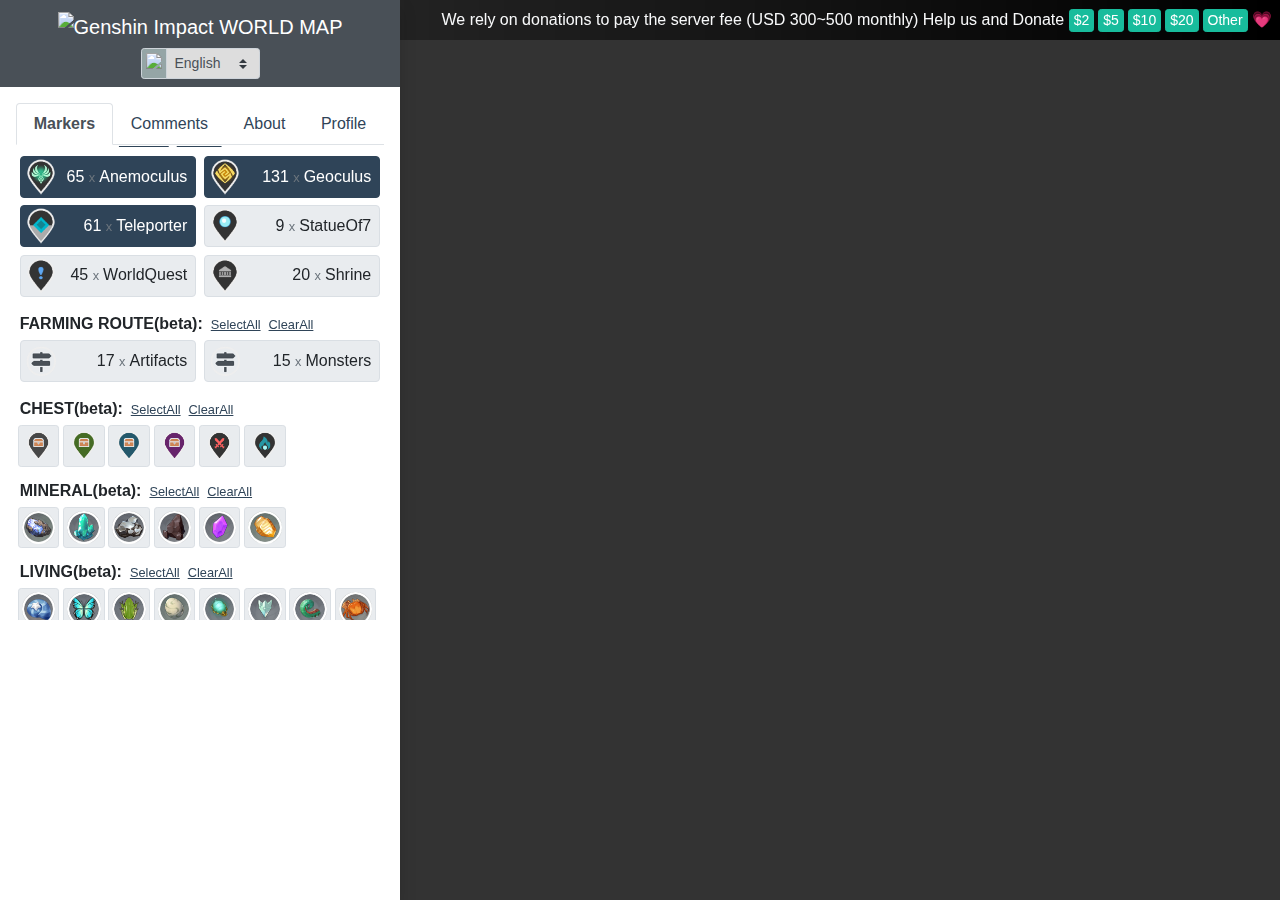
==== commit 34d0e79a: "6th" ====
--- a/index.html
+++ b/index.html
@@ -1,11 +1,11 @@
 <!DOCTYPE html>
-<!-- saved from url=(0043)https://genshin-impact-map.appsample.com/#/ -->
+<!-- saved from url=(0043)https://genshin-impact-map.appsample.com/ -->
 <html lang="en"><head><meta http-equiv="Content-Type" content="text/html; charset=UTF-8"><style>.gm-control-active>img{box-sizing:content-box;display:none;left:50%;pointer-events:none;position:absolute;top:50%;transform:translate(-50%,-50%)}.gm-control-active>img:nth-child(1){display:block}.gm-control-active:hover>img:nth-child(1),.gm-control-active:active>img:nth-child(1){display:none}.gm-control-active:hover>img:nth-child(2),.gm-control-active:active>img:nth-child(3){display:block}
 </style><link type="text/css" rel="stylesheet" href="./index_files/css"><style>.gm-ui-hover-effect{opacity:.6}.gm-ui-hover-effect:hover{opacity:1}
 </style><style>.gm-style .gm-style-cc span,.gm-style .gm-style-cc a,.gm-style .gm-style-mtc div{font-size:10px;box-sizing:border-box}
 </style><style>@media print {  .gm-style .gmnoprint, .gmnoprint {    display:none  }}@media screen {  .gm-style .gmnoscreen, .gmnoscreen {    display:none  }}</style><style>.dismissButton{background-color:#fff;border:1px solid #dadce0;color:#1a73e8;border-radius:4px;font-family:Roboto,sans-serif;font-size:14px;height:36px;cursor:pointer;padding:0 24px}.dismissButton:hover{background-color:rgba(66,133,244,0.04);border:1px solid #d2e3fc}.dismissButton:focus{background-color:rgba(66,133,244,0.12);border:1px solid #d2e3fc;outline:0}.dismissButton:hover:focus{background-color:rgba(66,133,244,0.16);border:1px solid #d2e2fd}.dismissButton:active{background-color:rgba(66,133,244,0.16);border:1px solid #d2e2fd;box-shadow:0 1px 2px 0 rgba(60,64,67,0.3),0 1px 3px 1px rgba(60,64,67,0.15)}.dismissButton:disabled{background-color:#fff;border:1px solid #f1f3f4;color:#3c4043}
 </style><style>.gm-style-pbc{transition:opacity ease-in-out;background-color:rgba(0,0,0,0.45);text-align:center}.gm-style-pbt{font-size:22px;color:white;font-family:Roboto,Arial,sans-serif;position:relative;margin:0;top:50%;-webkit-transform:translateY(-50%);-ms-transform:translateY(-50%);transform:translateY(-50%)}
-</style><style>.gm-style img{max-width: none;}.gm-style {font: 400 11px Roboto, Arial, sans-serif; text-decoration: none;}</style><meta http-equiv="X-UA-Compatible" content="IE=edge"><meta name="viewport" content="width=device-width,user-scalable=no"><link rel="icon" href="https://genshin-impact-map.appsample.com/favicon.ico"><title>Genshin Impact Interactive World Map</title><meta name="keywords" content="genshin impact,map,world map"><meta name="description" content="Interactive, searchable map of Genshin Impact with locations, descriptions, guides, and more."><meta http-equiv="refresh" content="259200"><script async="" src="./index_files/gtm.js.tải xuống"></script><script>(function (w, d, s, l, i) {
+</style><style>.gm-style img{max-width: none;}.gm-style {font: 400 11px Roboto, Arial, sans-serif; text-decoration: none;}</style><meta http-equiv="X-UA-Compatible" content="IE=edge"><meta name="viewport" content="width=device-width,user-scalable=no"><link rel="icon" href="https://genshin-impact-map.appsample.com/favicon.ico"><title>Genshin Impact Interactive World Map</title><meta name="keywords" content="genshin impact,map,world map"><meta name="description" content="Interactive, searchable map of Genshin Impact with locations, descriptions, guides, and more."><meta http-equiv="refresh" content="259200"><script async="" src="./index_files/gtm.js"></script><script>(function (w, d, s, l, i) {
             w[l] = w[l] || [];
             w[l].push({ 'gtm.start': new Date().getTime(), event: 'gtm.js' });
             var f = d.getElementsByTagName(s)[0],
@@ -14,7 +14,7 @@
             j.async = true;
             j.src = 'https://www.googletagmanager.com/gtm.js?id=' + i + dl;
             f.parentNode.insertBefore(j, f);
-        })(window, document, 'script', 'dataLayer', 'GTM-K2W5VJ4');</script><script data-ad-client="ca-pub-2115352015986355" async="" src="./index_files/f.txt"></script><link href="https://genshin-impact-map.appsample.com/js/policy.d673c3bd.js" rel="prefetch"><link href="./index_files/app.cb39844c.css" rel="preload" as="style"><link href="./index_files/chunk-vendors.6e43a0a3.css" rel="preload" as="style"><link href="./index_files/app.c2d46e7d.js.tải xuống" rel="preload" as="script"><link href="./index_files/chunk-vendors.80cee026.js.tải xuống" rel="preload" as="script"><link href="./index_files/chunk-vendors.6e43a0a3.css" rel="stylesheet"><link href="./index_files/app.cb39844c.css" rel="stylesheet"><script type="text/javascript" charset="UTF-8" src="./index_files/common.js.tải xuống"></script><script type="text/javascript" charset="UTF-8" src="./index_files/util.js.tải xuống"></script><script type="text/javascript" charset="UTF-8" src="./index_files/map.js.tải xuống"></script><script type="text/javascript" charset="UTF-8" src="./index_files/geometry.js.tải xuống"></script><script type="text/javascript" charset="UTF-8" src="./index_files/poly.js.tải xuống"></script><script type="text/javascript" charset="UTF-8" src="./index_files/marker.js.tải xuống"></script><script type="text/javascript" charset="UTF-8" src="./index_files/infowindow.js.tải xuống"></script><script type="text/javascript" charset="UTF-8" src="./index_files/controls.js.tải xuống"></script><script type="text/javascript" charset="UTF-8" src="./index_files/onion.js.tải xuống"></script><script type="text/javascript" charset="UTF-8" src="./index_files/AuthenticationService.Authenticate"></script><script type="text/javascript" charset="UTF-8" src="./index_files/QuotaService.RecordEvent"></script></head><body><noscript><strong>We're sorry but Genshin Impact Interactive World Map doesn't work properly without JavaScript enabled. Please enable it to continue.</strong></noscript><div id="app" data-v-app="">
+        })(window, document, 'script', 'dataLayer', 'GTM-K2W5VJ4');</script><script data-ad-client="ca-pub-2115352015986355" async="" src="./index_files/f.txt"></script><link href="https://genshin-impact-map.appsample.com/js/policy.d673c3bd.js" rel="prefetch"><link href="./index_files/app.cb39844c.css" rel="preload" as="style"><link href="./index_files/chunk-vendors.6e43a0a3.css" rel="preload" as="style"><link href="./index_files/app.c2d46e7d.js" rel="preload" as="script"><link href="./index_files/chunk-vendors.80cee026.js" rel="preload" as="script"><link href="./index_files/chunk-vendors.6e43a0a3.css" rel="stylesheet"><link href="./index_files/app.cb39844c.css" rel="stylesheet"><script type="text/javascript" charset="UTF-8" src="./index_files/common.js"></script><script type="text/javascript" charset="UTF-8" src="./index_files/util.js"></script><script type="text/javascript" charset="UTF-8" src="./index_files/map.js"></script><script type="text/javascript" charset="UTF-8" src="./index_files/geometry.js"></script><script type="text/javascript" charset="UTF-8" src="./index_files/poly.js"></script><script type="text/javascript" charset="UTF-8" src="./index_files/marker.js"></script><script type="text/javascript" charset="UTF-8" src="./index_files/infowindow.js"></script><script type="text/javascript" charset="UTF-8" src="./index_files/controls.js"></script><script type="text/javascript" charset="UTF-8" src="./index_files/onion.js"></script><script type="text/javascript" charset="UTF-8" src="./index_files/AuthenticationService.Authenticate"></script><script type="text/javascript" charset="UTF-8" src="./index_files/QuotaService.RecordEvent"></script></head><body><noscript><strong>We're sorry but Genshin Impact Interactive World Map doesn't work properly without JavaScript enabled. Please enable it to continue.</strong></noscript><div id="app" data-v-app="">
         	<div>
         		<div id="mapDiv" class="w-100" data-v-33ba9c00="" style="position: relative; overflow: hidden;"><div style="height: 100%; width: 100%; position: absolute; top: 0px; left: 0px; background-color: rgb(51, 51, 51);">
         		<div class="gm-style" style="position: absolute; z-index: 0; left: 0px; top: 0px; height: 100%; width: 100%; padding: 0px; border-width: 0px; margin: 0px;"><div tabindex="0" style="position: absolute; z-index: 0; left: 0px; top: 0px; height: 100%; width: 100%; padding: 0px; border-width: 0px; margin: 0px; cursor: url(&quot;https://maps.gstatic.com/mapfiles/openhand_8_8.cur&quot;), default; touch-action: none;" title="Teleporter"><div style="z-index: 1; position: absolute; left: 50%; top: 50%; width: 100%; transform: translate(0px, 0px);">
@@ -31,11 +31,11 @@
         					<div class="gm-style-pbc" style="z-index: 2; position: absolute; height: 100%; width: 100%; padding: 0px; border-width: 0px; margin: 0px; left: 0px; top: 0px; opacity: 0;"><p class="gm-style-pbt"></p></div><div style="z-index: 3; position: absolute; height: 100%; width: 100%; padding: 0px; border-width: 0px; margin: 0px; left: 0px; top: 0px; touch-action: pan-x pan-y;"><div style="z-index: 4; position: absolute; left: 50%; top: 50%; width: 100%; transform: translate(0px, 0px);"><div style="position: absolute; left: 0px; top: 0px; z-index: 104; width: 100%;"></div><div style="position: absolute; left: 0px; top: 0px; z-index: 105; width: 100%;"></div><div style="position: absolute; left: 0px; top: 0px; z-index: 106; width: 100%;"></div><div style="position: absolute; left: 0px; top: 0px; z-index: 107; width: 100%;"><div style="z-index: -202; cursor: pointer; display: none; touch-action: none;"><div style="width: 30px; height: 27px; overflow: hidden; position: absolute;"><img alt="" src="./index_files/undo_poly.png" draggable="false" style="position: absolute; left: 0px; top: 0px; user-select: none; border: 0px; padding: 0px; margin: 0px; max-width: none; width: 90px; height: 27px;"></div></div></div></div></div></div><iframe aria-hidden="true" frameborder="0" tabindex="-1" style="z-index: -1; position: absolute; width: 100%; height: 100%; top: 0px; left: 0px; border: none;" src="./index_files/saved_resource.html"></iframe><div style="margin-left: 5px; margin-right: 5px; z-index: 1000000; position: absolute; left: 0px; bottom: 0px;"><a target="_blank" rel="noopener" href="https://maps.google.com/maps?ll=12,2&amp;z=6&amp;hl=vi&amp;gl=US&amp;mapclient=apiv3" title="Mở khu vực này trong Google Maps (mở cửa sổ mới)" style="position: static; overflow: visible; float: none; display: inline;"><div style="width: 66px; height: 26px; cursor: pointer;"><img alt="" src="./index_files/google4_hdpi.png" draggable="false" style="position: absolute; left: 0px; top: 0px; width: 66px; height: 26px; user-select: none; border: 0px; padding: 0px; margin: 0px;"></div></a></div><div style="background-color: white; padding: 15px 21px; border: 1px solid rgb(171, 171, 171); font-family: Roboto, Arial, sans-serif; color: rgb(34, 34, 34); box-sizing: border-box; box-shadow: rgba(0, 0, 0, 0.2) 0px 4px 16px; z-index: 10000002; display: none; width: 300px; height: 180px; position: absolute; left: 466px; top: 236px;"><div style="padding: 0px 0px 10px; font-size: 16px; box-sizing: border-box;">Dữ liệu Bản đồ</div><div style="font-size: 13px;"></div><button draggable="false" title="Đóng" aria-label="Đóng" type="button" class="gm-ui-hover-effect" style="background: none; display: block; border: 0px; margin: 0px; padding: 0px; position: absolute; cursor: pointer; user-select: none; top: 0px; right: 0px; width: 37px; height: 37px;"><img src="data:image/svg+xml,%3Csvg%20xmlns%3D%22http%3A%2F%2Fwww.w3.org%2F2000%2Fsvg%22%20width%3D%2224px%22%20height%3D%2224px%22%20viewBox%3D%220%200%2024%2024%22%20fill%3D%22%23000000%22%3E%0A%20%20%20%20%3Cpath%20d%3D%22M19%206.41L17.59%205%2012%2010.59%206.41%205%205%206.41%2010.59%2012%205%2017.59%206.41%2019%2012%2013.41%2017.59%2019%2019%2017.59%2013.41%2012z%22%2F%3E%0A%20%20%20%20%3Cpath%20d%3D%22M0%200h24v24H0z%22%20fill%3D%22none%22%2F%3E%0A%3C%2Fsvg%3E%0A" style="pointer-events: none; display: block; width: 13px; height: 13px; margin: 12px;"></button></div><div class="gmnoprint" style="z-index: 1000001; position: absolute; right: 0px; bottom: 0px; width: 12px;"><div draggable="false" class="gm-style-cc" style="user-select: none; height: 14px; line-height: 14px;"><div style="opacity: 0.7; width: 100%; height: 100%; position: absolute;"><div style="width: 1px;"></div><div style="background-color: rgb(245, 245, 245); width: auto; height: 100%; margin-left: 1px;"></div></div><div style="position: relative; padding-right: 6px; padding-left: 6px; box-sizing: border-box; font-family: Roboto, Arial, sans-serif; font-size: 10px; color: rgb(68, 68, 68); white-space: nowrap; direction: ltr; text-align: right; vertical-align: middle; display: inline-block;"><a style="text-decoration: none; cursor: pointer; display: none;">Dữ liệu Bản đồ</a><span>Hình ảnh có thể có bản quyền</span></div></div></div><div class="gmnoscreen" style="position: absolute; right: 0px; bottom: 0px;"><div style="font-family: Roboto, Arial, sans-serif; font-size: 11px; color: rgb(68, 68, 68); direction: ltr; text-align: right; background-color: rgb(245, 245, 245);"></div></div><div class="gmnoprint gm-style-cc" draggable="false" style="z-index: 1000001; user-select: none; height: 14px; line-height: 14px; position: absolute; right: 0px; bottom: 0px;"><div style="opacity: 0.7; width: 100%; height: 100%; position: absolute;"><div style="width: 1px;"></div><div style="background-color: rgb(245, 245, 245); width: auto; height: 100%; margin-left: 1px;"></div></div><div style="position: relative; padding-right: 6px; padding-left: 6px; box-sizing: border-box; font-family: Roboto, Arial, sans-serif; font-size: 10px; color: rgb(68, 68, 68); white-space: nowrap; direction: ltr; text-align: right; vertical-align: middle; display: inline-block;"><a href="https://www.google.com/intl/vi_US/help/terms_maps.html" target="_blank" rel="noopener" style="text-decoration: none; cursor: pointer; color: rgb(68, 68, 68);">Điều khoản sử dụng</a></div></div><button draggable="false" title="Chuyển đổi chế độ xem toàn màn hình" aria-label="Chuyển đổi chế độ xem toàn màn hình" type="button" class="gm-control-active gm-fullscreen-control" style="background: none rgb(255, 255, 255); border: 0px; margin: 10px; padding: 0px; position: absolute; cursor: pointer; user-select: none; border-radius: 2px; height: 40px; width: 40px; box-shadow: rgba(0, 0, 0, 0.3) 0px 1px 4px -1px; overflow: hidden; display: none; top: 0px; right: 0px;"><img src="data:image/svg+xml,%3Csvg%20xmlns%3D%22http%3A%2F%2Fwww.w3.org%2F2000%2Fsvg%22%20width%3D%2218%22%20height%3D%2218%22%20viewBox%3D%220%20018%2018%22%3E%0A%20%20%3Cpath%20fill%3D%22%23666%22%20d%3D%22M0%2C0v2v4h2V2h4V0H2H0z%20M16%2C0h-4v2h4v4h2V2V0H16z%20M16%2C16h-4v2h4h2v-2v-4h-2V16z%20M2%2C12H0v4v2h2h4v-2H2V12z%22%2F%3E%0A%3C%2Fsvg%3E%0A" style="height: 18px; width: 18px;"><img src="data:image/svg+xml,%3Csvg%20xmlns%3D%22http%3A%2F%2Fwww.w3.org%2F2000%2Fsvg%22%20width%3D%2218%22%20height%3D%2218%22%20viewBox%3D%220%200%2018%2018%22%3E%0A%20%20%3Cpath%20fill%3D%22%23333%22%20d%3D%22M0%2C0v2v4h2V2h4V0H2H0z%20M16%2C0h-4v2h4v4h2V2V0H16z%20M16%2C16h-4v2h4h2v-2v-4h-2V16z%20M2%2C12H0v4v2h2h4v-2H2V12z%22%2F%3E%0A%3C%2Fsvg%3E%0A" style="height: 18px; width: 18px;"><img src="data:image/svg+xml,%3Csvg%20xmlns%3D%22http%3A%2F%2Fwww.w3.org%2F2000%2Fsvg%22%20width%3D%2218%22%20height%3D%2218%22%20viewBox%3D%220%200%2018%2018%22%3E%0A%20%20%3Cpath%20fill%3D%22%23111%22%20d%3D%22M0%2C0v2v4h2V2h4V0H2H0z%20M16%2C0h-4v2h4v4h2V2V0H16z%20M16%2C16h-4v2h4h2v-2v-4h-2V16z%20M2%2C12H0v4v2h2h4v-2H2V12z%22%2F%3E%0A%3C%2Fsvg%3E%0A" style="height: 18px; width: 18px;"></button><div draggable="false" class="gm-style-cc" style="user-select: none; height: 14px; line-height: 14px; display: none; position: absolute; right: 0px; bottom: 0px;"><div style="opacity: 0.7; width: 100%; height: 100%; position: absolute;"><div style="width: 1px;"></div><div style="background-color: rgb(245, 245, 245); width: auto; height: 100%; margin-left: 1px;"></div></div><div style="position: relative; padding-right: 6px; padding-left: 6px; box-sizing: border-box; font-family: Roboto, Arial, sans-serif; font-size: 10px; color: rgb(68, 68, 68); white-space: nowrap; direction: ltr; text-align: right; vertical-align: middle; display: inline-block;"><a target="_blank" rel="noopener" title="Báo cáo lỗi trong bản đồ đường hoặc hình ảnh đến Google" dir="ltr" href="https://www.google.com/maps/@12,2,6z/data=!10m1!1e1!12b1?source=apiv3&amp;rapsrc=apiv3" style="font-family: Roboto, Arial, sans-serif; font-size: 10px; color: rgb(68, 68, 68); text-decoration: none; position: relative;">Báo cáo một lỗi bản đồ</a></div></div><div class="gmnoprint gm-bundled-control gm-bundled-control-on-bottom" draggable="false" controlwidth="40" controlheight="81" style="margin: 10px; user-select: none; position: absolute; bottom: 81px; right: 40px;"><div class="gmnoprint" controlwidth="40" controlheight="81" style="position: absolute; left: 0px; top: 0px;"><div draggable="false" style="user-select: none; box-shadow: rgba(0, 0, 0, 0.3) 0px 1px 4px -1px; border-radius: 2px; cursor: pointer; background-color: rgb(255, 255, 255); width: 40px; height: 81px;"><button draggable="false" title="Phóng to" aria-label="Phóng to" type="button" class="gm-control-active" style="background: none; display: block; border: 0px; margin: 0px; padding: 0px; position: relative; cursor: pointer; user-select: none; overflow: hidden; width: 40px; height: 40px; top: 0px; left: 0px;"><img src="data:image/svg+xml,%3Csvg%20xmlns%3D%22http%3A%2F%2Fwww.w3.org%2F2000%2Fsvg%22%20width%3D%2218%22%20height%3D%2218%22%20viewBox%3D%220%200%2018%2018%22%3E%0A%20%20%3Cpolygon%20fill%3D%22%23666%22%20points%3D%2218%2C7%2011%2C7%2011%2C0%207%2C0%207%2C7%200%2C7%200%2C11%207%2C11%207%2C18%2011%2C18%2011%2C11%2018%2C11%22%2F%3E%0A%3C%2Fsvg%3E%0A" style="height: 18px; width: 18px;"><img src="data:image/svg+xml,%3Csvg%20xmlns%3D%22http%3A%2F%2Fwww.w3.org%2F2000%2Fsvg%22%20width%3D%2218%22%20height%3D%2218%22%20viewBox%3D%220%200%2018%2018%22%3E%0A%20%20%3Cpolygon%20fill%3D%22%23333%22%20points%3D%2218%2C7%2011%2C7%2011%2C0%207%2C0%207%2C7%200%2C7%200%2C11%207%2C11%207%2C18%2011%2C18%2011%2C11%2018%2C11%22%2F%3E%0A%3C%2Fsvg%3E%0A" style="height: 18px; width: 18px;"><img src="data:image/svg+xml,%3Csvg%20xmlns%3D%22http%3A%2F%2Fwww.w3.org%2F2000%2Fsvg%22%20width%3D%2218%22%20height%3D%2218%22%20viewBox%3D%220%200%2018%2018%22%3E%0A%20%20%3Cpolygon%20fill%3D%22%23111%22%20points%3D%2218%2C7%2011%2C7%2011%2C0%207%2C0%207%2C7%200%2C7%200%2C11%207%2C11%207%2C18%2011%2C18%2011%2C11%2018%2C11%22%2F%3E%0A%3C%2Fsvg%3E%0A" style="height: 18px; width: 18px;"></button><div style="position: relative; overflow: hidden; width: 30px; height: 1px; margin: 0px 5px; background-color: rgb(230, 230, 230); top: 0px;"></div><button draggable="false" title="Thu nhỏ" aria-label="Thu nhỏ" type="button" class="gm-control-active" style="background: none; display: block; border: 0px; margin: 0px; padding: 0px; position: relative; cursor: pointer; user-select: none; overflow: hidden; width: 40px; height: 40px; top: 0px; left: 0px;"><img src="data:image/svg+xml,%3Csvg%20xmlns%3D%22http%3A%2F%2Fwww.w3.org%2F2000%2Fsvg%22%20width%3D%2218%22%20height%3D%2218%22%20viewBox%3D%220%200%2018%2018%22%3E%0A%20%20%3Cpath%20fill%3D%22%23666%22%20d%3D%22M0%2C7h18v4H0V7z%22%2F%3E%0A%3C%2Fsvg%3E%0A" style="height: 18px; width: 18px;"><img src="data:image/svg+xml,%3Csvg%20xmlns%3D%22http%3A%2F%2Fwww.w3.org%2F2000%2Fsvg%22%20width%3D%2218%22%20height%3D%2218%22%20viewBox%3D%220%200%2018%2018%22%3E%0A%20%20%3Cpath%20fill%3D%22%23333%22%20d%3D%22M0%2C7h18v4H0V7z%22%2F%3E%0A%3C%2Fsvg%3E%0A" style="height: 18px; width: 18px;"><img src="data:image/svg+xml,%3Csvg%20xmlns%3D%22http%3A%2F%2Fwww.w3.org%2F2000%2Fsvg%22%20width%3D%2218%22%20height%3D%2218%22%20viewBox%3D%220%200%2018%2018%22%3E%0A%20%20%3Cpath%20fill%3D%22%23111%22%20d%3D%22M0%2C7h18v4H0V7z%22%2F%3E%0A%3C%2Fsvg%3E%0A" style="height: 18px; width: 18px;"></button></div></div><div class="gmnoprint" controlwidth="40" controlheight="40" style="display: none; position: absolute;"><div style="width: 40px; height: 40px;"><button draggable="false" title="Xoay bản đồ 90 độ" aria-label="Xoay bản đồ 90 độ" type="button" class="gm-control-active" style="background: none rgb(255, 255, 255); display: none; border: 0px; margin: 0px 0px 32px; padding: 0px; position: relative; cursor: pointer; user-select: none; width: 40px; height: 40px; top: 0px; left: 0px; overflow: hidden; box-shadow: rgba(0, 0, 0, 0.3) 0px 1px 4px -1px; border-radius: 2px;"><img src="data:image/svg+xml,%3Csvg%20xmlns%3D%22http%3A%2F%2Fwww.w3.org%2F2000%2Fsvg%22%20width%3D%2224%22%20height%3D%2222%22%20viewBox%3D%220%200%2024%2022%22%3E%0A%20%20%3Cpath%20fill%3D%22%23666%22%20fill-rule%3D%22evenodd%22%20d%3D%22M20%2010c0-5.52-4.48-10-10-10s-10%204.48-10%2010v5h5v-5c0-2.76%202.24-5%205-5s5%202.24%205%205v5h-4l6.5%207%206.5-7h-4v-5z%22%20clip-rule%3D%22evenodd%22%2F%3E%0A%3C%2Fsvg%3E%0A" style="height: 18px; width: 18px;"><img src="data:image/svg+xml,%3Csvg%20xmlns%3D%22http%3A%2F%2Fwww.w3.org%2F2000%2Fsvg%22%20width%3D%2224%22%20height%3D%2222%22%20viewBox%3D%220%200%2024%2022%22%3E%0A%20%20%3Cpath%20fill%3D%22%23333%22%20fill-rule%3D%22evenodd%22%20d%3D%22M20%2010c0-5.52-4.48-10-10-10s-10%204.48-10%2010v5h5v-5c0-2.76%202.24-5%205-5s5%202.24%205%205v5h-4l6.5%207%206.5-7h-4v-5z%22%20clip-rule%3D%22evenodd%22%2F%3E%0A%3C%2Fsvg%3E%0A" style="height: 18px; width: 18px;"><img src="data:image/svg+xml,%3Csvg%20xmlns%3D%22http%3A%2F%2Fwww.w3.org%2F2000%2Fsvg%22%20width%3D%2224%22%20height%3D%2222%22%20viewBox%3D%220%200%2024%2022%22%3E%0A%20%20%3Cpath%20fill%3D%22%23111%22%20fill-rule%3D%22evenodd%22%20d%3D%22M20%2010c0-5.52-4.48-10-10-10s-10%204.48-10%2010v5h5v-5c0-2.76%202.24-5%205-5s5%202.24%205%205v5h-4l6.5%207%206.5-7h-4v-5z%22%20clip-rule%3D%22evenodd%22%2F%3E%0A%3C%2Fsvg%3E%0A" style="height: 18px; width: 18px;"></button><button draggable="false" title="Nghiêng bản đồ" aria-label="Nghiêng bản đồ" type="button" class="gm-tilt gm-control-active" style="background: none rgb(255, 255, 255); display: block; border: 0px; margin: 0px; padding: 0px; position: relative; cursor: pointer; user-select: none; width: 40px; height: 40px; top: 0px; left: 0px; overflow: hidden; box-shadow: rgba(0, 0, 0, 0.3) 0px 1px 4px -1px; border-radius: 2px;"><img src="data:image/svg+xml,%3Csvg%20xmlns%3D%22http%3A%2F%2Fwww.w3.org%2F2000%2Fsvg%22%20width%3D%2218px%22%20height%3D%2216px%22%20viewBox%3D%220%200%2018%2016%22%3E%0A%20%20%3Cpath%20fill%3D%22%23666%22%20d%3D%22M0%2C16h8V9H0V16z%20M10%2C16h8V9h-8V16z%20M0%2C7h8V0H0V7z%20M10%2C0v7h8V0H10z%22%2F%3E%0A%3C%2Fsvg%3E%0A" style="width: 18px;"><img src="data:image/svg+xml,%3Csvg%20xmlns%3D%22http%3A%2F%2Fwww.w3.org%2F2000%2Fsvg%22%20width%3D%2218px%22%20height%3D%2216px%22%20viewBox%3D%220%200%2018%2016%22%3E%0A%20%20%3Cpath%20fill%3D%22%23333%22%20d%3D%22M0%2C16h8V9H0V16z%20M10%2C16h8V9h-8V16z%20M0%2C7h8V0H0V7z%20M10%2C0v7h8V0H10z%22%2F%3E%0A%3C%2Fsvg%3E%0A" style="width: 18px;"><img src="data:image/svg+xml,%3Csvg%20xmlns%3D%22http%3A%2F%2Fwww.w3.org%2F2000%2Fsvg%22%20width%3D%2218px%22%20height%3D%2216px%22%20viewBox%3D%220%200%2018%2016%22%3E%0A%20%20%3Cpath%20fill%3D%22%23111%22%20d%3D%22M0%2C16h8V9H0V16z%20M10%2C16h8V9h-8V16z%20M0%2C7h8V0H0V7z%20M10%2C0v7h8V0H10z%22%2F%3E%0A%3C%2Fsvg%3E%0A" style="width: 18px;"></button></div></div></div></div></div><div style="background-color: white; font-weight: 500; font-family: Roboto, sans-serif; padding: 15px 25px; box-sizing: border-box; top: 5px; border: 1px solid rgba(0, 0, 0, 0.12); border-radius: 5px; left: 50%; max-width: 375px; position: absolute; transform: translateX(-50%); width: calc(100% - 10px); z-index: 1;"><div> <img alt="" src="./index_files/google_gray.svg" draggable="false" style="padding: 0px; margin: 0px; border: 0px; height: 17px; vertical-align: middle; width: 52px; user-select: none;"></div><div style="line-height: 20px; margin: 15px 0px;"><span style="color: rgba(0, 0, 0, 0.87); font-size: 14px;">Trang này không thể tải Google Maps đúng cách.</span></div><table style="width: 100%;"><tr><td style="line-height: 16px; vertical-align: middle;"><a href="https://developers.google.com/maps/documentation/javascript/error-messages?utm_source=maps_js&amp;utm_medium=degraded&amp;utm_campaign=keyless#api-key-and-billing-errors" target="_blank" rel="noopener" style="color: rgba(0, 0, 0, 0.54); font-size: 12px;">Bạn có sở hữu trang web này không?</a></td><td style="text-align: right;"><button class="dismissButton">OK</button></td></tr></table></div></div><!---->
 
         		<div id="sidebar" class="bg-white shadow" data-v-20866344=""><div class="siderbar-header w-100" data-v-20866344="">      
-        				<ul class="nav nav-tabs nav-fill bg-white mb-3 mx-3 mt-3 justify-content-between" data-v-20866344=""><li class="nav-item" data-v-20866344=""><a class="nav-link px-1 active font-weight-bold" href="https://genshin-impact-map.appsample.com/#" data-v-20866344="">Markers</a></li><li class="nav-item" data-v-20866344=""><a class="nav-link px-1" href="https://genshin-impact-map.appsample.com/#" data-v-20866344="">Comments</a></li><li class="nav-item" data-v-20866344=""><a class="nav-link px-1" href="https://genshin-impact-map.appsample.com/#" data-v-20866344="">About</a></li><li class="nav-item" data-v-20866344=""><a class="nav-link px-1" href="https://genshin-impact-map.appsample.com/#" data-v-20866344="">Profile</a></li></ul></div><div class="tab-content px-3 h-100" data-v-20866344=""><div data-v-d1b1d004="" data-v-20866344=""><section data-v-d1b1d004=""><p class="mb-1" data-v-d1b1d004=""><b class="mr-2" data-v-d1b1d004="">FEATURED:</b><a class="mr-2 text-primary small" rel="nofollow" data-v-d1b1d004="">SelectAll</a><a class="mr-2 text-primary small" rel="nofollow" data-v-d1b1d004="">ClearAll</a></p><div class="d-flex flex-wrap mb-2 md-buttons" data-v-d1b1d004=""><div data-v-3dfb5c29="" data-v-d1b1d004=""><button alt="o5" title="Anemoculus" type="button" class="btn p-0 d-flex justify-content-between align-items-center btn-light md btn-block" data-v-3dfb5c29=""><img src="./index_files/marker-wind.png" alt="Anemoculus" data-v-3dfb5c29=""><span class="mr-2" data-v-3dfb5c29="">65 <small class="text-muted mr-1" data-v-3dfb5c29="">x</small><span class="" data-v-3dfb5c29="">Anemoculus</span></span></button></div><div data-v-3dfb5c29="" data-v-d1b1d004=""><button alt="o6" title="Geoculus" type="button" class="btn p-0 d-flex justify-content-between align-items-center btn-light md btn-block" data-v-3dfb5c29=""><img src="./index_files/marker-earth.png" alt="Geoculus" data-v-3dfb5c29=""><span class="mr-2" data-v-3dfb5c29="">131 <small class="text-muted mr-1" data-v-3dfb5c29="">x</small><span class="" data-v-3dfb5c29="">Geoculus</span></span></button></div><div data-v-3dfb5c29="" data-v-d1b1d004=""><button alt="o3" title="Teleporter" type="button" class="btn p-0 d-flex justify-content-between align-items-center btn-primary md btn-block" data-v-3dfb5c29=""><img src="./index_files/marker-teleport.png" alt="Teleporter" data-v-3dfb5c29=""><span class="mr-2" data-v-3dfb5c29="">61 <small class="text-muted mr-1" data-v-3dfb5c29="">x</small><span class="" data-v-3dfb5c29="">Teleporter</span></span></button></div><div data-v-3dfb5c29="" data-v-d1b1d004=""><button alt="o2" title="StatueOf7" type="button" class="btn p-0 d-flex justify-content-between align-items-center btn-primary md btn-block" data-v-3dfb5c29=""><img src="./index_files/marker-god.png" alt="StatueOf7" data-v-3dfb5c29=""><span class="mr-2" data-v-3dfb5c29="">9 <small class="text-muted mr-1" data-v-3dfb5c29="">x</small><span class="" data-v-3dfb5c29="">StatueOf7</span></span></button></div><div data-v-3dfb5c29="" data-v-d1b1d004=""><button alt="o52" title="WorldQuest" type="button" class="btn p-0 d-flex justify-content-between align-items-center btn-primary md btn-block" data-v-3dfb5c29=""><img src="./index_files/marker-event.png" alt="WorldQuest" data-v-3dfb5c29=""><span class="mr-2" data-v-3dfb5c29="">45 <small class="text-muted mr-1" data-v-3dfb5c29="">x</small><span class="" data-v-3dfb5c29="">WorldQuest</span></span></button></div><div data-v-3dfb5c29="" data-v-d1b1d004=""><button alt="o8" title="Shrine" type="button" class="btn p-0 d-flex justify-content-between align-items-center btn-primary md btn-block" data-v-3dfb5c29=""><img src="./index_files/marker-shrine.png" alt="Shrine" data-v-3dfb5c29=""><span class="mr-2" data-v-3dfb5c29="">20 <small class="text-muted mr-1" data-v-3dfb5c29="">x</small><span class="" data-v-3dfb5c29="">Shrine</span></span></button></div></div></section><section data-v-d1b1d004=""><p class="mb-1" data-v-d1b1d004=""><b class="mr-2" data-v-d1b1d004="">FARMING ROUTE(beta):</b><a class="mr-2 text-primary small" rel="nofollow" data-v-d1b1d004="">SelectAll</a><a class="mr-2 text-primary small" rel="nofollow" data-v-d1b1d004="">ClearAll</a></p><div class="d-flex flex-wrap mb-2 md-buttons" data-v-d1b1d004=""><div data-v-3dfb5c29="" data-v-d1b1d004=""><button alt="p1" title="Artifacts" type="button" class="btn p-0 d-flex justify-content-between align-items-center btn-primary md btn-block" data-v-3dfb5c29=""><img src="./index_files/marker-path1.png" alt="Artifacts" data-v-3dfb5c29=""><span class="mr-2" data-v-3dfb5c29="">17 <small class="text-muted mr-1" data-v-3dfb5c29="">x</small><span class="" data-v-3dfb5c29="">Artifacts</span></span></button></div><div data-v-3dfb5c29="" data-v-d1b1d004=""><button alt="p2" title="Monsters" type="button" class="btn p-0 d-flex justify-content-between align-items-center btn-primary md btn-block" data-v-3dfb5c29=""><img src="./index_files/marker-path1.png" alt="Monsters" data-v-3dfb5c29=""><span class="mr-2" data-v-3dfb5c29="">15 <small class="text-muted mr-1" data-v-3dfb5c29="">x</small><span class="" data-v-3dfb5c29="">Monsters</span></span></button></div></div></section><section data-v-d1b1d004=""><p class="mb-1" data-v-d1b1d004=""><b class="mr-2" data-v-d1b1d004="">CHEST(beta):</b><a class="mr-2 text-primary small" rel="nofollow" data-v-d1b1d004="">SelectAll</a><a class="mr-2 text-primary small" rel="nofollow" data-v-d1b1d004="">ClearAll</a></p><div class="d-flex flex-wrap mb-2 sm-buttons" data-v-d1b1d004=""><div data-v-3dfb5c29="" data-v-d1b1d004=""><button alt="o17" title="Chest Lv.1" type="button" class="btn p-0 d-flex justify-content-between align-items-center btn-light sm btn-sm" data-v-3dfb5c29=""><img src="./index_files/marker-chest1.png" alt="Chest Lv.1" data-v-3dfb5c29=""><!----></button></div><div data-v-3dfb5c29="" data-v-d1b1d004=""><button alt="o44" title="Chest Lv.2" type="button" class="btn p-0 d-flex justify-content-between align-items-center btn-light sm btn-sm" data-v-3dfb5c29=""><img src="./index_files/marker-chest2.png" alt="Chest Lv.2" data-v-3dfb5c29=""><!----></button></div><div data-v-3dfb5c29="" data-v-d1b1d004=""><button alt="o45" title="Chest Lv.3" type="button" class="btn p-0 d-flex justify-content-between align-items-center btn-light sm btn-sm" data-v-3dfb5c29=""><img src="./index_files/marker-chest3.png" alt="Chest Lv.3" data-v-3dfb5c29=""><!----></button></div><div data-v-3dfb5c29="" data-v-d1b1d004=""><button alt="o46" title="Chest Lv.4" type="button" class="btn p-0 d-flex justify-content-between align-items-center btn-light sm btn-sm" data-v-3dfb5c29=""><img src="./index_files/marker-chest4.png" alt="Chest Lv.4" data-v-3dfb5c29=""><!----></button></div><div data-v-3dfb5c29="" data-v-d1b1d004=""><button alt="o64" title="Time-limited Challenge" type="button" class="btn p-0 d-flex justify-content-between align-items-center btn-primary sm btn-sm" data-v-3dfb5c29=""><img src="./index_files/marker-dungeon.png" alt="Time-limited Challenge" data-v-3dfb5c29=""><!----></button></div><div data-v-3dfb5c29="" data-v-d1b1d004=""><button alt="o18" title="Mysterious Seelie" type="button" class="btn p-0 d-flex justify-content-between align-items-center btn-primary sm btn-sm" data-v-3dfb5c29=""><img src="./index_files/marker-seelie.png" alt="Mysterious Seelie" data-v-3dfb5c29=""><!----></button></div></div></section><section data-v-d1b1d004=""><p class="mb-1" data-v-d1b1d004=""><b class="mr-2" data-v-d1b1d004="">MINERAL(beta):</b><a class="mr-2 text-primary small" rel="nofollow" data-v-d1b1d004="">SelectAll</a><a class="mr-2 text-primary small" rel="nofollow" data-v-d1b1d004="">ClearAll</a></p><div class="d-flex flex-wrap mb-2 sm-buttons" data-v-d1b1d004=""><div data-v-3dfb5c29="" data-v-d1b1d004=""><button alt="o42" title="Noctilucous Jade" type="button" class="btn p-0 d-flex justify-content-between align-items-center btn-light sm btn-sm" data-v-3dfb5c29=""><img src="./index_files/marker-752.png" alt="Noctilucous Jade" data-v-3dfb5c29=""><!----></button></div><div data-v-3dfb5c29="" data-v-d1b1d004=""><button alt="o16" title="Crystal Chunk" type="button" class="btn p-0 d-flex justify-content-between align-items-center btn-light sm btn-sm" data-v-3dfb5c29=""><img src="./index_files/marker-727.png" alt="Crystal Chunk" data-v-3dfb5c29=""><!----></button></div><div data-v-3dfb5c29="" data-v-d1b1d004=""><button alt="o15" title="White Iron Chunk" type="button" class="btn p-0 d-flex justify-content-between align-items-center btn-light sm btn-sm" data-v-3dfb5c29=""><img src="./index_files/marker-726.png" alt="White Iron Chunk" data-v-3dfb5c29=""><!----></button></div><div data-v-3dfb5c29="" data-v-d1b1d004=""><button alt="b49" title="Iron Chunk" type="button" class="btn p-0 d-flex justify-content-between align-items-center btn-light sm btn-sm" data-v-3dfb5c29=""><img src="./index_files/marker-725.png" alt="Iron Chunk" data-v-3dfb5c29=""><!----></button></div><div data-v-3dfb5c29="" data-v-d1b1d004=""><button alt="b14" title="Electro Crystal" type="button" class="btn p-0 d-flex justify-content-between align-items-center btn-light sm btn-sm" data-v-3dfb5c29=""><img src="./index_files/marker-740.png" alt="Electro Crystal" data-v-3dfb5c29=""><!----></button></div><div data-v-3dfb5c29="" data-v-d1b1d004=""><button alt="o40" title="Cor Lapis" type="button" class="btn p-0 d-flex justify-content-between align-items-center btn-light sm btn-sm" data-v-3dfb5c29=""><img src="./index_files/marker-754.png" alt="Cor Lapis" data-v-3dfb5c29=""><!----></button></div></div></section><section data-v-d1b1d004=""><p class="mb-1" data-v-d1b1d004=""><b class="mr-2" data-v-d1b1d004="">LIVING(beta):</b><a class="mr-2 text-primary small" rel="nofollow" data-v-d1b1d004="">SelectAll</a><a class="mr-2 text-primary small" rel="nofollow" data-v-d1b1d004="">ClearAll</a></p><div class="d-flex flex-wrap mb-2 sm-buttons" data-v-d1b1d004=""><div data-v-3dfb5c29="" data-v-d1b1d004=""><button alt="b53" title="Starconch" type="button" class="btn p-0 d-flex justify-content-between align-items-center btn-light sm btn-sm" data-v-3dfb5c29=""><img src="./index_files/marker-755.png" alt="Starconch" data-v-3dfb5c29=""><!----></button></div>
-        			<div data-v-3dfb5c29="" data-v-d1b1d004=""><button alt="b20" title="Butterfly Wing" type="button" class="btn p-0 d-flex justify-content-between align-items-center btn-light sm btn-sm" data-v-3dfb5c29=""><img src="./index_files/marker-741.png" alt="Butterfly Wing" data-v-3dfb5c29=""><!----></button></div><div data-v-3dfb5c29="" data-v-d1b1d004=""><button alt="b39" title="Frog" type="button" class="btn p-0 d-flex justify-content-between align-items-center btn-light sm btn-sm" data-v-3dfb5c29=""><img src="./index_files/marker-739.png" alt="Frog" data-v-3dfb5c29=""><!----></button></div><div data-v-3dfb5c29="" data-v-d1b1d004=""><button alt="b34" title="Bird Egg" type="button" class="btn p-0 d-flex justify-content-between align-items-center btn-light sm btn-sm" data-v-3dfb5c29=""><img src="./index_files/marker-768.png" alt="Bird Egg" data-v-3dfb5c29=""><!----></button></div><div data-v-3dfb5c29="" data-v-d1b1d004=""><button alt="b16" title="Luminescent Spine" type="button" class="btn p-0 d-flex justify-content-between align-items-center btn-light sm btn-sm" data-v-3dfb5c29=""><img src="./index_files/marker-738.png" alt="Luminescent Spine" data-v-3dfb5c29=""><!----></button></div><div data-v-3dfb5c29="" data-v-d1b1d004=""><button alt="b22" title="Crystal Core" type="button" class="btn p-0 d-flex justify-content-between align-items-center btn-light sm btn-sm" data-v-3dfb5c29=""><img src="./index_files/marker-736.png" alt="Crystal Core" data-v-3dfb5c29=""><!----></button></div><div data-v-3dfb5c29="" data-v-d1b1d004=""><button alt="b50" title="Lizard Tail" type="button" class="btn p-0 d-flex justify-content-between align-items-center btn-light sm btn-sm" data-v-3dfb5c29=""><img src="./index_files/marker-737.png" alt="Lizard Tail" data-v-3dfb5c29=""><!----></button></div><div data-v-3dfb5c29="" data-v-d1b1d004=""><button alt="b35" title="Crab" type="button" class="btn p-0 d-flex justify-content-between align-items-center btn-light sm btn-sm" data-v-3dfb5c29=""><img src="./index_files/marker-759.png" alt="Crab" data-v-3dfb5c29=""><!----></button></div><div data-v-3dfb5c29="" data-v-d1b1d004=""><button alt="b55" title="Fish" type="button" class="btn p-0 d-flex justify-content-between align-items-center btn-light sm btn-sm" data-v-3dfb5c29=""><img src="./index_files/marker-771.png" alt="Fish" data-v-3dfb5c29=""><!----></button></div></div></section><section data-v-d1b1d004=""><p class="mb-1" data-v-d1b1d004=""><b class="mr-2" data-v-d1b1d004="">PLANT:</b><a class="mr-2 text-primary small" rel="nofollow" data-v-d1b1d004="">SelectAll</a><a class="mr-2 text-primary small" rel="nofollow" data-v-d1b1d004="">ClearAll</a></p><div class="d-flex flex-wrap mb-2 sm-buttons" data-v-d1b1d004=""><div data-v-3dfb5c29="" data-v-d1b1d004=""><button alt="b13" title="Mist flower corolla" type="button" class="btn p-0 d-flex justify-content-between align-items-center btn-light sm btn-sm" data-v-3dfb5c29=""><img src="./index_files/marker-734.png" alt="Mist flower corolla" data-v-3dfb5c29=""><!----></button></div><div data-v-3dfb5c29="" data-v-d1b1d004=""><button alt="b47" title="Matsutake" type="button" class="btn p-0 d-flex justify-content-between align-items-center btn-light sm btn-sm" data-v-3dfb5c29=""><img src="./index_files/marker-770.png" alt="Matsutake" data-v-3dfb5c29=""><!----></button></div><div data-v-3dfb5c29="" data-v-d1b1d004=""><button alt="o32" title="Qinxin" type="button" class="btn p-0 d-flex justify-content-between align-items-center btn-light sm btn-sm" data-v-3dfb5c29=""><img src="./index_files/marker-751.png" alt="Qinxin" data-v-3dfb5c29=""><!----></button></div><div data-v-3dfb5c29="" data-v-d1b1d004=""><button alt="o38" title="Glaze Lily" type="button" class="btn p-0 d-flex justify-content-between align-items-center btn-light sm btn-sm" data-v-3dfb5c29=""><img src="./index_files/marker-756.png" alt="Glaze Lily" data-v-3dfb5c29=""><!----></button></div><div data-v-3dfb5c29="" data-v-d1b1d004=""><button alt="o30" title="Jueyun chili" type="button" class="btn p-0 d-flex justify-content-between align-items-center btn-light sm btn-sm" data-v-3dfb5c29=""><img src="./index_files/marker-749.png" alt="Jueyun chili" data-v-3dfb5c29=""><!----></button></div><div data-v-3dfb5c29="" data-v-d1b1d004=""><button alt="b46" title="Pinecone" type="button" class="btn p-0 d-flex justify-content-between align-items-center btn-light sm btn-sm" data-v-3dfb5c29=""><img src="./index_files/marker-758.png" alt="Pinecone" data-v-3dfb5c29=""><!----></button></div><div data-v-3dfb5c29="" data-v-d1b1d004=""><button alt="b26" title="Flaming Flower Stamen" type="button" class="btn p-0 d-flex justify-content-between align-items-center btn-light sm btn-sm" data-v-3dfb5c29=""><img src="./index_files/marker-735.png" alt="Flaming Flower Stamen" data-v-3dfb5c29=""><!----></button></div><div data-v-3dfb5c29="" data-v-d1b1d004=""><button alt="o34" title="Violetgrass" type="button" class="btn p-0 d-flex justify-content-between align-items-center btn-light sm btn-sm" data-v-3dfb5c29=""><img src="./index_files/marker-753.png" alt="Violetgrass" data-v-3dfb5c29=""><!----></button></div><div data-v-3dfb5c29="" data-v-d1b1d004=""><button alt="b21" title="Snapdragon" type="button" class="btn p-0 d-flex justify-content-between align-items-center btn-light sm btn-sm" data-v-3dfb5c29=""><img src="./index_files/marker-766.png" alt="Snapdragon" data-v-3dfb5c29=""><!----></button></div><div data-v-3dfb5c29="" data-v-d1b1d004=""><button alt="o36" title="Silk Flower" type="button" class="btn p-0 d-flex justify-content-between align-items-center btn-light sm btn-sm" data-v-3dfb5c29=""><img src="./index_files/marker-750.png" alt="Silk Flower" data-v-3dfb5c29=""><!----></button></div><div data-v-3dfb5c29="" data-v-d1b1d004=""><button alt="b30" title="733" type="button" class="btn p-0 d-flex justify-content-between align-items-center btn-light sm btn-sm" data-v-3dfb5c29=""><img src="./index_files/marker-733.png" alt="733" data-v-3dfb5c29=""><!----></button></div><div data-v-3dfb5c29="" data-v-d1b1d004=""><button alt="o37" title="Dandelion Seed" type="button" class="btn p-0 d-flex justify-content-between align-items-center btn-light sm btn-sm" data-v-3dfb5c29=""><img src="./index_files/marker-744.png" alt="Dandelion Seed" data-v-3dfb5c29=""><!----></button></div><div data-v-3dfb5c29="" data-v-d1b1d004=""><button alt="b31" title="Mushroom" type="button" class="btn p-0 d-flex justify-content-between align-items-center btn-light sm btn-sm" data-v-3dfb5c29=""><img src="./index_files/marker-767.png" alt="Mushroom" data-v-3dfb5c29=""><!----></button></div><div data-v-3dfb5c29="" data-v-d1b1d004=""><button alt="o29" title="Valberry" type="button" class="btn p-0 d-flex justify-content-between align-items-center btn-light sm btn-sm" data-v-3dfb5c29=""><img src="./index_files/marker-747.png" alt="Valberry" data-v-3dfb5c29=""><!----></button></div><div data-v-3dfb5c29="" data-v-d1b1d004=""><button alt="o31" title="Calla Lily" type="button" class="btn p-0 d-flex justify-content-between align-items-center btn-light sm btn-sm" data-v-3dfb5c29=""><img src="./index_files/marker-761.png" alt="Calla Lily" data-v-3dfb5c29=""><!----></button></div><div data-v-3dfb5c29="" data-v-d1b1d004=""><button alt="o33" title="Small Lamp Grass" type="button" class="btn p-0 d-flex justify-content-between align-items-center btn-light sm btn-sm" data-v-3dfb5c29=""><img src="./index_files/marker-743.png" alt="Small Lamp Grass" data-v-3dfb5c29=""><!----></button></div><div data-v-3dfb5c29="" data-v-d1b1d004=""><button alt="o43" title="Windwheel Aster" type="button" class="btn p-0 d-flex justify-content-between align-items-center btn-light sm btn-sm" data-v-3dfb5c29=""><img src="./index_files/marker-742.png" alt="Windwheel Aster" data-v-3dfb5c29=""><!----></button></div><div data-v-3dfb5c29="" data-v-d1b1d004=""><button alt="o41" title="Wolfhook" type="button" class="btn p-0 d-flex justify-content-between align-items-center btn-light sm btn-sm" data-v-3dfb5c29=""><img src="./index_files/marker-748.png" alt="Wolfhook" data-v-3dfb5c29=""><!----></button></div><div data-v-3dfb5c29="" data-v-d1b1d004=""><button alt="o39" title="745" type="button" class="btn p-0 d-flex justify-content-between align-items-center btn-light sm btn-sm" data-v-3dfb5c29=""><img src="./index_files/marker-745.png" alt="745" data-v-3dfb5c29=""><!----></button></div><div data-v-3dfb5c29="" data-v-d1b1d004=""><button alt="o35" title="Cecilia" type="button" class="btn p-0 d-flex justify-content-between align-items-center btn-light sm btn-sm" data-v-3dfb5c29=""><img src="./index_files/marker-746.png" alt="Cecilia" data-v-3dfb5c29=""><!----></button></div></div></section></div></div><div class="tab-content px-3 h-100" data-v-20866344="" style="display: none;"><div data-v-16fd7530="" style="display: none;"><!----><div class="input-group input-group-sm mb-md-2 pr-2" data-v-16fd7530=""><input type="text" class="form-control border-0 text-info" readonly="" onclick="this.select()" data-v-16fd7530=""><div class="input-group-prepend" title="Share this location" data-v-16fd7530=""><button class="btn btn-light" type="button" id="copyButton" data-v-16fd7530=""><img class="icon" src="./index_files/icon-link.svg" data-v-16fd7530=""> Copy</button></div></div><div data-v-16fd7530="">This location does not support comments.</div></div><div data-v-16fd7530=""><div class="alert alert-danger" data-v-16fd7530="">Please select a marker on the map to enable comments.</div></div></div><div class="tab-content px-3 h-100" data-v-20866344="" style="display: none;"><p class="mb-3" data-v-86ff3f84=""> Due to high traffic we need to pay Google a lot for its cloud services. If you would like to sponsor this project, it really means a lot to us: <a target="_blank" href="https://www.paypal.com/cgi-bin/webscr?cmd=_donations&amp;business=K5A63XCLWLBEY&amp;item_name=Support+us+and+keep+our+server+running%3A%29+Thank+you+so+much+for+your+generosity%21&amp;currency_code=USD&amp;source=url" data-v-86ff3f84=""><img src="./index_files/btn_donate_LG.gif" data-v-86ff3f84=""></a></p><h6 data-v-86ff3f84="">Updates</h6><ul class="p-0" data-v-86ff3f84=""><li data-v-86ff3f84=""><span class="badge badge-info" data-v-86ff3f84="">v1.7</span> Internationalization - may not be accurate since some are from Google Translate.</li><li data-v-86ff3f84=""><span class="badge badge-info" data-v-86ff3f84="">v1.6</span> Cache comments to reduce the cost. Drop Mark as found for Teleporters/Gods to reduce cost.</li><li data-v-86ff3f84=""><span class="badge badge-info" data-v-86ff3f84="">v1.5</span> Some performance updates.</li><li data-v-86ff3f84=""><span class="badge badge-info" data-v-86ff3f84="">v1.4</span> Farming Route.</li><li data-v-86ff3f84=""><span class="badge badge-info" data-v-86ff3f84="">v1.3</span> Update Anemoculus/Geoculus locations and more.</li><li data-v-86ff3f84=""><span class="badge badge-info" data-v-86ff3f84="">v1.2</span> Update map.</li><li data-v-86ff3f84=""><span class="badge badge-info" data-v-86ff3f84="">v1.1</span> Mark as not found.</li><li data-v-86ff3f84=""><span class="badge badge-info" data-v-86ff3f84="">v1.0</span> Map refactor.</li><li data-v-86ff3f84=""><span class="badge badge-info" data-v-86ff3f84="">v0.5</span> More locations; Count how many people have found specific location.</li><li data-v-86ff3f84=""><span class="badge badge-info" data-v-86ff3f84="">v0.4</span> Comments.</li><li data-v-86ff3f84=""><span class="badge badge-info" data-v-86ff3f84="">v0.3</span> Sign in with Google; Mark as found.</li></ul><h6 data-v-86ff3f84="">Contributors</h6><p data-v-86ff3f84="">WIP</p><h6 data-v-86ff3f84="">Helpful Links</h6><p data-v-86ff3f84=""> FANDOM WIKI <a target="_blank" href="https://genshin-impact.fandom.com/wiki/Genshin_Impact_Wiki" data-v-86ff3f84="">https://genshin-impact.fandom.com/wiki/Genshin_Impact_Wiki</a></p><p data-v-86ff3f84=""> GENSH.IN FANDB <a target="_blank" href="https://www.gensh.in/" data-v-86ff3f84="">https://www.gensh.in/</a></p><h6 data-v-86ff3f84="">Contact</h6><p data-v-86ff3f84=""> We've got lots of emails everyday, we apologize if you don't get reply in time... Email: appsample@outlook.com </p><h6 data-v-86ff3f84="">FAQ</h6><p data-v-86ff3f84=""> » Support "Mark as found" for more locations - Due to high traffic and cost of database, unfortunately we have no plans in 1-2 months </p><p data-v-86ff3f84="">» More languages - yea we're working on that!</p><p data-v-86ff3f84="">» Page errors - try switching another broswer like Chrome.</p><h6 data-v-86ff3f84="">More..</h6><p data-v-86ff3f84=""><a href="https://genshin-impact-map.appsample.com/#/policy" class="" data-v-86ff3f84="">Privacy policy</a></p><p data-v-86ff3f84=""> Icons made by <a href="https://creativemarket.com/Becris" title="Becris" data-v-86ff3f84="">Becris</a> from <a href="https://www.flaticon.com/" title="Flaticon" data-v-86ff3f84=""> www.flaticon.com</a></p></div><div class="tab-content px-3 h-100" data-v-20866344="" style="display: none;"><div data-v-77f6d9fc="" data-v-20866344=""><p data-v-77f6d9fc="">Sign in to enable more features:</p><ul data-v-77f6d9fc=""><li data-v-77f6d9fc="">Save "Mark as found" on cloud and sync across multiple devices.</li><li data-v-77f6d9fc="">Comment locations and upvote/downvote comments.</li><li data-v-77f6d9fc="">Update marker locations.</li></ul><p class="text-center py-3" data-v-77f6d9fc=""><a class="sign-in" href="https://genshin-impact-map.appsample.com/#" data-v-77f6d9fc=""><img alt="Sign In with Google" src="./index_files/google-signin.png" data-v-77f6d9fc=""></a></p><!----></div></div>
+        				<ul class="nav nav-tabs nav-fill bg-white mb-3 mx-3 mt-3 justify-content-between" data-v-20866344=""><li class="nav-item" data-v-20866344=""><a class="nav-link px-1 active font-weight-bold" href="https://genshin-impact-map.appsample.com/" data-v-20866344="">Markers</a></li><li class="nav-item" data-v-20866344=""><a class="nav-link px-1" href="https://genshin-impact-map.appsample.com/" data-v-20866344="">Comments</a></li><li class="nav-item" data-v-20866344=""><a class="nav-link px-1" href="https://genshin-impact-map.appsample.com/" data-v-20866344="">About</a></li><li class="nav-item" data-v-20866344=""><a class="nav-link px-1" href="https://genshin-impact-map.appsample.com/" data-v-20866344="">Profile</a></li></ul></div><div class="tab-content px-3 h-100" data-v-20866344=""><div data-v-d1b1d004="" data-v-20866344=""><section data-v-d1b1d004=""><p class="mb-1" data-v-d1b1d004=""><b class="mr-2" data-v-d1b1d004="">FEATURED:</b><a class="mr-2 text-primary small" rel="nofollow" data-v-d1b1d004="">SelectAll</a><a class="mr-2 text-primary small" rel="nofollow" data-v-d1b1d004="">ClearAll</a></p><div class="d-flex flex-wrap mb-2 md-buttons" data-v-d1b1d004=""><div data-v-3dfb5c29="" data-v-d1b1d004=""><button alt="o5" title="Anemoculus" type="button" class="btn p-0 d-flex justify-content-between align-items-center btn-light md btn-block" data-v-3dfb5c29=""><img src="./index_files/marker-wind.png" alt="Anemoculus" data-v-3dfb5c29=""><span class="mr-2" data-v-3dfb5c29="">65 <small class="text-muted mr-1" data-v-3dfb5c29="">x</small><span class="" data-v-3dfb5c29="">Anemoculus</span></span></button></div><div data-v-3dfb5c29="" data-v-d1b1d004=""><button alt="o6" title="Geoculus" type="button" class="btn p-0 d-flex justify-content-between align-items-center btn-light md btn-block" data-v-3dfb5c29=""><img src="./index_files/marker-earth.png" alt="Geoculus" data-v-3dfb5c29=""><span class="mr-2" data-v-3dfb5c29="">131 <small class="text-muted mr-1" data-v-3dfb5c29="">x</small><span class="" data-v-3dfb5c29="">Geoculus</span></span></button></div><div data-v-3dfb5c29="" data-v-d1b1d004=""><button alt="o3" title="Teleporter" type="button" class="btn p-0 d-flex justify-content-between align-items-center btn-primary md btn-block" data-v-3dfb5c29=""><img src="./index_files/marker-teleport.png" alt="Teleporter" data-v-3dfb5c29=""><span class="mr-2" data-v-3dfb5c29="">61 <small class="text-muted mr-1" data-v-3dfb5c29="">x</small><span class="" data-v-3dfb5c29="">Teleporter</span></span></button></div><div data-v-3dfb5c29="" data-v-d1b1d004=""><button alt="o2" title="StatueOf7" type="button" class="btn p-0 d-flex justify-content-between align-items-center btn-primary md btn-block" data-v-3dfb5c29=""><img src="./index_files/marker-god.png" alt="StatueOf7" data-v-3dfb5c29=""><span class="mr-2" data-v-3dfb5c29="">9 <small class="text-muted mr-1" data-v-3dfb5c29="">x</small><span class="" data-v-3dfb5c29="">StatueOf7</span></span></button></div><div data-v-3dfb5c29="" data-v-d1b1d004=""><button alt="o52" title="WorldQuest" type="button" class="btn p-0 d-flex justify-content-between align-items-center btn-primary md btn-block" data-v-3dfb5c29=""><img src="./index_files/marker-event.png" alt="WorldQuest" data-v-3dfb5c29=""><span class="mr-2" data-v-3dfb5c29="">45 <small class="text-muted mr-1" data-v-3dfb5c29="">x</small><span class="" data-v-3dfb5c29="">WorldQuest</span></span></button></div><div data-v-3dfb5c29="" data-v-d1b1d004=""><button alt="o8" title="Shrine" type="button" class="btn p-0 d-flex justify-content-between align-items-center btn-primary md btn-block" data-v-3dfb5c29=""><img src="./index_files/marker-shrine.png" alt="Shrine" data-v-3dfb5c29=""><span class="mr-2" data-v-3dfb5c29="">20 <small class="text-muted mr-1" data-v-3dfb5c29="">x</small><span class="" data-v-3dfb5c29="">Shrine</span></span></button></div></div></section><section data-v-d1b1d004=""><p class="mb-1" data-v-d1b1d004=""><b class="mr-2" data-v-d1b1d004="">FARMING ROUTE(beta):</b><a class="mr-2 text-primary small" rel="nofollow" data-v-d1b1d004="">SelectAll</a><a class="mr-2 text-primary small" rel="nofollow" data-v-d1b1d004="">ClearAll</a></p><div class="d-flex flex-wrap mb-2 md-buttons" data-v-d1b1d004=""><div data-v-3dfb5c29="" data-v-d1b1d004=""><button alt="p1" title="Artifacts" type="button" class="btn p-0 d-flex justify-content-between align-items-center btn-primary md btn-block" data-v-3dfb5c29=""><img src="./index_files/marker-path1.png" alt="Artifacts" data-v-3dfb5c29=""><span class="mr-2" data-v-3dfb5c29="">17 <small class="text-muted mr-1" data-v-3dfb5c29="">x</small><span class="" data-v-3dfb5c29="">Artifacts</span></span></button></div><div data-v-3dfb5c29="" data-v-d1b1d004=""><button alt="p2" title="Monsters" type="button" class="btn p-0 d-flex justify-content-between align-items-center btn-primary md btn-block" data-v-3dfb5c29=""><img src="./index_files/marker-path1.png" alt="Monsters" data-v-3dfb5c29=""><span class="mr-2" data-v-3dfb5c29="">15 <small class="text-muted mr-1" data-v-3dfb5c29="">x</small><span class="" data-v-3dfb5c29="">Monsters</span></span></button></div></div></section><section data-v-d1b1d004=""><p class="mb-1" data-v-d1b1d004=""><b class="mr-2" data-v-d1b1d004="">CHEST(beta):</b><a class="mr-2 text-primary small" rel="nofollow" data-v-d1b1d004="">SelectAll</a><a class="mr-2 text-primary small" rel="nofollow" data-v-d1b1d004="">ClearAll</a></p><div class="d-flex flex-wrap mb-2 sm-buttons" data-v-d1b1d004=""><div data-v-3dfb5c29="" data-v-d1b1d004=""><button alt="o17" title="Chest Lv.1" type="button" class="btn p-0 d-flex justify-content-between align-items-center btn-light sm btn-sm" data-v-3dfb5c29=""><img src="./index_files/marker-chest1.png" alt="Chest Lv.1" data-v-3dfb5c29=""><!----></button></div><div data-v-3dfb5c29="" data-v-d1b1d004=""><button alt="o44" title="Chest Lv.2" type="button" class="btn p-0 d-flex justify-content-between align-items-center btn-light sm btn-sm" data-v-3dfb5c29=""><img src="./index_files/marker-chest2.png" alt="Chest Lv.2" data-v-3dfb5c29=""><!----></button></div><div data-v-3dfb5c29="" data-v-d1b1d004=""><button alt="o45" title="Chest Lv.3" type="button" class="btn p-0 d-flex justify-content-between align-items-center btn-light sm btn-sm" data-v-3dfb5c29=""><img src="./index_files/marker-chest3.png" alt="Chest Lv.3" data-v-3dfb5c29=""><!----></button></div><div data-v-3dfb5c29="" data-v-d1b1d004=""><button alt="o46" title="Chest Lv.4" type="button" class="btn p-0 d-flex justify-content-between align-items-center btn-light sm btn-sm" data-v-3dfb5c29=""><img src="./index_files/marker-chest4.png" alt="Chest Lv.4" data-v-3dfb5c29=""><!----></button></div><div data-v-3dfb5c29="" data-v-d1b1d004=""><button alt="o64" title="Time-limited Challenge" type="button" class="btn p-0 d-flex justify-content-between align-items-center btn-primary sm btn-sm" data-v-3dfb5c29=""><img src="./index_files/marker-dungeon.png" alt="Time-limited Challenge" data-v-3dfb5c29=""><!----></button></div><div data-v-3dfb5c29="" data-v-d1b1d004=""><button alt="o18" title="Mysterious Seelie" type="button" class="btn p-0 d-flex justify-content-between align-items-center btn-primary sm btn-sm" data-v-3dfb5c29=""><img src="./index_files/marker-seelie.png" alt="Mysterious Seelie" data-v-3dfb5c29=""><!----></button></div></div></section><section data-v-d1b1d004=""><p class="mb-1" data-v-d1b1d004=""><b class="mr-2" data-v-d1b1d004="">MINERAL(beta):</b><a class="mr-2 text-primary small" rel="nofollow" data-v-d1b1d004="">SelectAll</a><a class="mr-2 text-primary small" rel="nofollow" data-v-d1b1d004="">ClearAll</a></p><div class="d-flex flex-wrap mb-2 sm-buttons" data-v-d1b1d004=""><div data-v-3dfb5c29="" data-v-d1b1d004=""><button alt="o42" title="Noctilucous Jade" type="button" class="btn p-0 d-flex justify-content-between align-items-center btn-light sm btn-sm" data-v-3dfb5c29=""><img src="./index_files/marker-752.png" alt="Noctilucous Jade" data-v-3dfb5c29=""><!----></button></div><div data-v-3dfb5c29="" data-v-d1b1d004=""><button alt="o16" title="Crystal Chunk" type="button" class="btn p-0 d-flex justify-content-between align-items-center btn-light sm btn-sm" data-v-3dfb5c29=""><img src="./index_files/marker-727.png" alt="Crystal Chunk" data-v-3dfb5c29=""><!----></button></div><div data-v-3dfb5c29="" data-v-d1b1d004=""><button alt="o15" title="White Iron Chunk" type="button" class="btn p-0 d-flex justify-content-between align-items-center btn-light sm btn-sm" data-v-3dfb5c29=""><img src="./index_files/marker-726.png" alt="White Iron Chunk" data-v-3dfb5c29=""><!----></button></div><div data-v-3dfb5c29="" data-v-d1b1d004=""><button alt="b49" title="Iron Chunk" type="button" class="btn p-0 d-flex justify-content-between align-items-center btn-light sm btn-sm" data-v-3dfb5c29=""><img src="./index_files/marker-725.png" alt="Iron Chunk" data-v-3dfb5c29=""><!----></button></div><div data-v-3dfb5c29="" data-v-d1b1d004=""><button alt="b14" title="Electro Crystal" type="button" class="btn p-0 d-flex justify-content-between align-items-center btn-light sm btn-sm" data-v-3dfb5c29=""><img src="./index_files/marker-740.png" alt="Electro Crystal" data-v-3dfb5c29=""><!----></button></div><div data-v-3dfb5c29="" data-v-d1b1d004=""><button alt="o40" title="Cor Lapis" type="button" class="btn p-0 d-flex justify-content-between align-items-center btn-light sm btn-sm" data-v-3dfb5c29=""><img src="./index_files/marker-754.png" alt="Cor Lapis" data-v-3dfb5c29=""><!----></button></div></div></section><section data-v-d1b1d004=""><p class="mb-1" data-v-d1b1d004=""><b class="mr-2" data-v-d1b1d004="">LIVING(beta):</b><a class="mr-2 text-primary small" rel="nofollow" data-v-d1b1d004="">SelectAll</a><a class="mr-2 text-primary small" rel="nofollow" data-v-d1b1d004="">ClearAll</a></p><div class="d-flex flex-wrap mb-2 sm-buttons" data-v-d1b1d004=""><div data-v-3dfb5c29="" data-v-d1b1d004=""><button alt="b53" title="Starconch" type="button" class="btn p-0 d-flex justify-content-between align-items-center btn-light sm btn-sm" data-v-3dfb5c29=""><img src="./index_files/marker-755.png" alt="Starconch" data-v-3dfb5c29=""><!----></button></div>
+        			<div data-v-3dfb5c29="" data-v-d1b1d004=""><button alt="b20" title="Butterfly Wing" type="button" class="btn p-0 d-flex justify-content-between align-items-center btn-light sm btn-sm" data-v-3dfb5c29=""><img src="./index_files/marker-741.png" alt="Butterfly Wing" data-v-3dfb5c29=""><!----></button></div><div data-v-3dfb5c29="" data-v-d1b1d004=""><button alt="b39" title="Frog" type="button" class="btn p-0 d-flex justify-content-between align-items-center btn-light sm btn-sm" data-v-3dfb5c29=""><img src="./index_files/marker-739.png" alt="Frog" data-v-3dfb5c29=""><!----></button></div><div data-v-3dfb5c29="" data-v-d1b1d004=""><button alt="b34" title="Bird Egg" type="button" class="btn p-0 d-flex justify-content-between align-items-center btn-light sm btn-sm" data-v-3dfb5c29=""><img src="./index_files/marker-768.png" alt="Bird Egg" data-v-3dfb5c29=""><!----></button></div><div data-v-3dfb5c29="" data-v-d1b1d004=""><button alt="b16" title="Luminescent Spine" type="button" class="btn p-0 d-flex justify-content-between align-items-center btn-light sm btn-sm" data-v-3dfb5c29=""><img src="./index_files/marker-738.png" alt="Luminescent Spine" data-v-3dfb5c29=""><!----></button></div><div data-v-3dfb5c29="" data-v-d1b1d004=""><button alt="b22" title="Crystal Core" type="button" class="btn p-0 d-flex justify-content-between align-items-center btn-light sm btn-sm" data-v-3dfb5c29=""><img src="./index_files/marker-736.png" alt="Crystal Core" data-v-3dfb5c29=""><!----></button></div><div data-v-3dfb5c29="" data-v-d1b1d004=""><button alt="b50" title="Lizard Tail" type="button" class="btn p-0 d-flex justify-content-between align-items-center btn-light sm btn-sm" data-v-3dfb5c29=""><img src="./index_files/marker-737.png" alt="Lizard Tail" data-v-3dfb5c29=""><!----></button></div><div data-v-3dfb5c29="" data-v-d1b1d004=""><button alt="b35" title="Crab" type="button" class="btn p-0 d-flex justify-content-between align-items-center btn-light sm btn-sm" data-v-3dfb5c29=""><img src="./index_files/marker-759.png" alt="Crab" data-v-3dfb5c29=""><!----></button></div><div data-v-3dfb5c29="" data-v-d1b1d004=""><button alt="b55" title="Fish" type="button" class="btn p-0 d-flex justify-content-between align-items-center btn-light sm btn-sm" data-v-3dfb5c29=""><img src="./index_files/marker-771.png" alt="Fish" data-v-3dfb5c29=""><!----></button></div></div></section><section data-v-d1b1d004=""><p class="mb-1" data-v-d1b1d004=""><b class="mr-2" data-v-d1b1d004="">PLANT:</b><a class="mr-2 text-primary small" rel="nofollow" data-v-d1b1d004="">SelectAll</a><a class="mr-2 text-primary small" rel="nofollow" data-v-d1b1d004="">ClearAll</a></p><div class="d-flex flex-wrap mb-2 sm-buttons" data-v-d1b1d004=""><div data-v-3dfb5c29="" data-v-d1b1d004=""><button alt="b13" title="Mist flower corolla" type="button" class="btn p-0 d-flex justify-content-between align-items-center btn-light sm btn-sm" data-v-3dfb5c29=""><img src="./index_files/marker-734.png" alt="Mist flower corolla" data-v-3dfb5c29=""><!----></button></div><div data-v-3dfb5c29="" data-v-d1b1d004=""><button alt="b47" title="Matsutake" type="button" class="btn p-0 d-flex justify-content-between align-items-center btn-light sm btn-sm" data-v-3dfb5c29=""><img src="./index_files/marker-770.png" alt="Matsutake" data-v-3dfb5c29=""><!----></button></div><div data-v-3dfb5c29="" data-v-d1b1d004=""><button alt="o32" title="Qinxin" type="button" class="btn p-0 d-flex justify-content-between align-items-center btn-light sm btn-sm" data-v-3dfb5c29=""><img src="./index_files/marker-751.png" alt="Qinxin" data-v-3dfb5c29=""><!----></button></div><div data-v-3dfb5c29="" data-v-d1b1d004=""><button alt="o38" title="Glaze Lily" type="button" class="btn p-0 d-flex justify-content-between align-items-center btn-light sm btn-sm" data-v-3dfb5c29=""><img src="./index_files/marker-756.png" alt="Glaze Lily" data-v-3dfb5c29=""><!----></button></div><div data-v-3dfb5c29="" data-v-d1b1d004=""><button alt="o30" title="Jueyun chili" type="button" class="btn p-0 d-flex justify-content-between align-items-center btn-light sm btn-sm" data-v-3dfb5c29=""><img src="./index_files/marker-749.png" alt="Jueyun chili" data-v-3dfb5c29=""><!----></button></div><div data-v-3dfb5c29="" data-v-d1b1d004=""><button alt="b46" title="Pinecone" type="button" class="btn p-0 d-flex justify-content-between align-items-center btn-light sm btn-sm" data-v-3dfb5c29=""><img src="./index_files/marker-758.png" alt="Pinecone" data-v-3dfb5c29=""><!----></button></div><div data-v-3dfb5c29="" data-v-d1b1d004=""><button alt="b26" title="Flaming Flower Stamen" type="button" class="btn p-0 d-flex justify-content-between align-items-center btn-light sm btn-sm" data-v-3dfb5c29=""><img src="./index_files/marker-735.png" alt="Flaming Flower Stamen" data-v-3dfb5c29=""><!----></button></div><div data-v-3dfb5c29="" data-v-d1b1d004=""><button alt="o34" title="Violetgrass" type="button" class="btn p-0 d-flex justify-content-between align-items-center btn-light sm btn-sm" data-v-3dfb5c29=""><img src="./index_files/marker-753.png" alt="Violetgrass" data-v-3dfb5c29=""><!----></button></div><div data-v-3dfb5c29="" data-v-d1b1d004=""><button alt="b21" title="Snapdragon" type="button" class="btn p-0 d-flex justify-content-between align-items-center btn-light sm btn-sm" data-v-3dfb5c29=""><img src="./index_files/marker-766.png" alt="Snapdragon" data-v-3dfb5c29=""><!----></button></div><div data-v-3dfb5c29="" data-v-d1b1d004=""><button alt="o36" title="Silk Flower" type="button" class="btn p-0 d-flex justify-content-between align-items-center btn-light sm btn-sm" data-v-3dfb5c29=""><img src="./index_files/marker-750.png" alt="Silk Flower" data-v-3dfb5c29=""><!----></button></div><div data-v-3dfb5c29="" data-v-d1b1d004=""><button alt="b30" title="733" type="button" class="btn p-0 d-flex justify-content-between align-items-center btn-light sm btn-sm" data-v-3dfb5c29=""><img src="./index_files/marker-733.png" alt="733" data-v-3dfb5c29=""><!----></button></div><div data-v-3dfb5c29="" data-v-d1b1d004=""><button alt="o37" title="Dandelion Seed" type="button" class="btn p-0 d-flex justify-content-between align-items-center btn-light sm btn-sm" data-v-3dfb5c29=""><img src="./index_files/marker-744.png" alt="Dandelion Seed" data-v-3dfb5c29=""><!----></button></div><div data-v-3dfb5c29="" data-v-d1b1d004=""><button alt="b31" title="Mushroom" type="button" class="btn p-0 d-flex justify-content-between align-items-center btn-light sm btn-sm" data-v-3dfb5c29=""><img src="./index_files/marker-767.png" alt="Mushroom" data-v-3dfb5c29=""><!----></button></div><div data-v-3dfb5c29="" data-v-d1b1d004=""><button alt="o29" title="Valberry" type="button" class="btn p-0 d-flex justify-content-between align-items-center btn-light sm btn-sm" data-v-3dfb5c29=""><img src="./index_files/marker-747.png" alt="Valberry" data-v-3dfb5c29=""><!----></button></div><div data-v-3dfb5c29="" data-v-d1b1d004=""><button alt="o31" title="Calla Lily" type="button" class="btn p-0 d-flex justify-content-between align-items-center btn-light sm btn-sm" data-v-3dfb5c29=""><img src="./index_files/marker-761.png" alt="Calla Lily" data-v-3dfb5c29=""><!----></button></div><div data-v-3dfb5c29="" data-v-d1b1d004=""><button alt="o33" title="Small Lamp Grass" type="button" class="btn p-0 d-flex justify-content-between align-items-center btn-light sm btn-sm" data-v-3dfb5c29=""><img src="./index_files/marker-743.png" alt="Small Lamp Grass" data-v-3dfb5c29=""><!----></button></div><div data-v-3dfb5c29="" data-v-d1b1d004=""><button alt="o43" title="Windwheel Aster" type="button" class="btn p-0 d-flex justify-content-between align-items-center btn-light sm btn-sm" data-v-3dfb5c29=""><img src="./index_files/marker-742.png" alt="Windwheel Aster" data-v-3dfb5c29=""><!----></button></div><div data-v-3dfb5c29="" data-v-d1b1d004=""><button alt="o41" title="Wolfhook" type="button" class="btn p-0 d-flex justify-content-between align-items-center btn-light sm btn-sm" data-v-3dfb5c29=""><img src="./index_files/marker-748.png" alt="Wolfhook" data-v-3dfb5c29=""><!----></button></div><div data-v-3dfb5c29="" data-v-d1b1d004=""><button alt="o39" title="745" type="button" class="btn p-0 d-flex justify-content-between align-items-center btn-light sm btn-sm" data-v-3dfb5c29=""><img src="./index_files/marker-745.png" alt="745" data-v-3dfb5c29=""><!----></button></div><div data-v-3dfb5c29="" data-v-d1b1d004=""><button alt="o35" title="Cecilia" type="button" class="btn p-0 d-flex justify-content-between align-items-center btn-light sm btn-sm" data-v-3dfb5c29=""><img src="./index_files/marker-746.png" alt="Cecilia" data-v-3dfb5c29=""><!----></button></div></div></section></div></div><div class="tab-content px-3 h-100" data-v-20866344="" style="display: none;"><div data-v-16fd7530="" style="display: none;"><!----><div class="input-group input-group-sm mb-md-2 pr-2" data-v-16fd7530=""><input type="text" class="form-control border-0 text-info" readonly="" onclick="this.select()" data-v-16fd7530=""><div class="input-group-prepend" title="Share this location" data-v-16fd7530=""><button class="btn btn-light" type="button" id="copyButton" data-v-16fd7530=""><img class="icon" src="./index_files/icon-link.svg" data-v-16fd7530=""> Copy</button></div></div><div data-v-16fd7530="">This location does not support comments.</div></div><div data-v-16fd7530=""><div class="alert alert-danger" data-v-16fd7530="">Please select a marker on the map to enable comments.</div></div></div><div class="tab-content px-3 h-100" data-v-20866344="" style="display: none;"><p class="mb-3" data-v-86ff3f84=""> Due to high traffic we need to pay Google a lot for its cloud services. If you would like to sponsor this project, it really means a lot to us: <a target="_blank" href="https://www.paypal.com/cgi-bin/webscr?cmd=_donations&amp;business=K5A63XCLWLBEY&amp;item_name=Support+us+and+keep+our+server+running%3A%29+Thank+you+so+much+for+your+generosity%21&amp;currency_code=USD&amp;source=url" data-v-86ff3f84=""><img src="./index_files/btn_donate_LG.gif" data-v-86ff3f84=""></a></p><h6 data-v-86ff3f84="">Updates</h6><ul class="p-0" data-v-86ff3f84=""><li data-v-86ff3f84=""><span class="badge badge-info" data-v-86ff3f84="">v1.7</span> Internationalization - may not be accurate since some are from Google Translate.</li><li data-v-86ff3f84=""><span class="badge badge-info" data-v-86ff3f84="">v1.6</span> Cache comments to reduce the cost. Drop Mark as found for Teleporters/Gods to reduce cost.</li><li data-v-86ff3f84=""><span class="badge badge-info" data-v-86ff3f84="">v1.5</span> Some performance updates.</li><li data-v-86ff3f84=""><span class="badge badge-info" data-v-86ff3f84="">v1.4</span> Farming Route.</li><li data-v-86ff3f84=""><span class="badge badge-info" data-v-86ff3f84="">v1.3</span> Update Anemoculus/Geoculus locations and more.</li><li data-v-86ff3f84=""><span class="badge badge-info" data-v-86ff3f84="">v1.2</span> Update map.</li><li data-v-86ff3f84=""><span class="badge badge-info" data-v-86ff3f84="">v1.1</span> Mark as not found.</li><li data-v-86ff3f84=""><span class="badge badge-info" data-v-86ff3f84="">v1.0</span> Map refactor.</li><li data-v-86ff3f84=""><span class="badge badge-info" data-v-86ff3f84="">v0.5</span> More locations; Count how many people have found specific location.</li><li data-v-86ff3f84=""><span class="badge badge-info" data-v-86ff3f84="">v0.4</span> Comments.</li><li data-v-86ff3f84=""><span class="badge badge-info" data-v-86ff3f84="">v0.3</span> Sign in with Google; Mark as found.</li></ul><h6 data-v-86ff3f84="">Contributors</h6><p data-v-86ff3f84="">WIP</p><h6 data-v-86ff3f84="">Helpful Links</h6><p data-v-86ff3f84=""> FANDOM WIKI <a target="_blank" href="https://genshin-impact.fandom.com/wiki/Genshin_Impact_Wiki" data-v-86ff3f84="">https://genshin-impact.fandom.com/wiki/Genshin_Impact_Wiki</a></p><p data-v-86ff3f84=""> GENSH.IN FANDB <a target="_blank" href="https://www.gensh.in/" data-v-86ff3f84="">https://www.gensh.in/</a></p><h6 data-v-86ff3f84="">Contact</h6><p data-v-86ff3f84=""> We've got lots of emails everyday, we apologize if you don't get reply in time... Email: appsample@outlook.com </p><h6 data-v-86ff3f84="">FAQ</h6><p data-v-86ff3f84=""> » Support "Mark as found" for more locations - Due to high traffic and cost of database, unfortunately we have no plans in 1-2 months </p><p data-v-86ff3f84="">» More languages - yea we're working on that!</p><p data-v-86ff3f84="">» Page errors - try switching another broswer like Chrome.</p><h6 data-v-86ff3f84="">More..</h6><p data-v-86ff3f84=""><a href="https://genshin-impact-map.appsample.com/policy" class="" data-v-86ff3f84="">Privacy policy</a></p><p data-v-86ff3f84=""> Icons made by <a href="https://creativemarket.com/Becris" title="Becris" data-v-86ff3f84="">Becris</a> from <a href="https://www.flaticon.com/" title="Flaticon" data-v-86ff3f84=""> www.flaticon.com</a></p></div><div class="tab-content px-3 h-100" data-v-20866344="" style="display: none;"><div data-v-77f6d9fc="" data-v-20866344=""><p data-v-77f6d9fc="">Sign in to enable more features:</p><ul data-v-77f6d9fc=""><li data-v-77f6d9fc="">Save "Mark as found" on cloud and sync across multiple devices.</li><li data-v-77f6d9fc="">Comment locations and upvote/downvote comments.</li><li data-v-77f6d9fc="">Update marker locations.</li></ul><p class="text-center py-3" data-v-77f6d9fc=""><a class="sign-in" href="https://genshin-impact-map.appsample.com/" data-v-77f6d9fc=""><img alt="Sign In with Google" src="./index_files/google-signin.png" data-v-77f6d9fc=""></a></p><!----></div></div>
        
-        			<div class="sidebar-toggle w-100 text-center d-block d-lg-none" data-v-20866344=""><button type="button" title="Collapse Memu" class="btn btn-sm btn-light collapseButton shadow-sm border-0 text-primary py-2" data-v-20866344="">▲</button></div></div></div><div id="messages" class="fixed-top m-md-3" data-v-7d440a42=""></div><!----><ins class="adsbygoogle fixed-bottom d-lg-none" data-ad-client="ca-pub-2115352015986355" data-ad-slot="2656567909" style="display: block; width: 360px; height: 50px;"></ins></div><script src="./index_files/bundle.min.js.tải xuống" integrity="sha384-fToiA54hoY6d6KAxhmTRMeYUFgOcig4WzZfZTJdJ0FWhC9yrnxA3dnqFvFVXMzFQ" crossorigin="anonymous"></script><script>Sentry.init({
+        			<div class="sidebar-toggle w-100 text-center d-block d-lg-none" data-v-20866344=""><button type="button" title="Collapse Memu" class="btn btn-sm btn-light collapseButton shadow-sm border-0 text-primary py-2" data-v-20866344="">▲</button></div></div></div><div id="messages" class="fixed-top m-md-3" data-v-7d440a42=""></div><!----><ins class="adsbygoogle fixed-bottom d-lg-none" data-ad-client="ca-pub-2115352015986355" data-ad-slot="2656567909" style="display: block; width: 360px; height: 50px;"></ins></div><script src="./index_files/bundle.min.js" integrity="sha384-fToiA54hoY6d6KAxhmTRMeYUFgOcig4WzZfZTJdJ0FWhC9yrnxA3dnqFvFVXMzFQ" crossorigin="anonymous"></script><script>Sentry.init({
             dsn: 'https://7de28a398dcf495684adbe43c1b58609@o437562.ingest.sentry.io/5400322',
             environment: 'production',
             release: "genshin-impact@2020.10.07.04.54",
-        });</script><script src="./index_files/js"></script><script src="./index_files/chunk-vendors.80cee026.js.tải xuống"></script><script src="./index_files/app.c2d46e7d.js.tải xuống"></script></body></html>+        });</script><script src="./index_files/js"></script><script src="./index_files/chunk-vendors.80cee026.js"></script><script src="./index_files/app.c2d46e7d.js"></script></body></html>
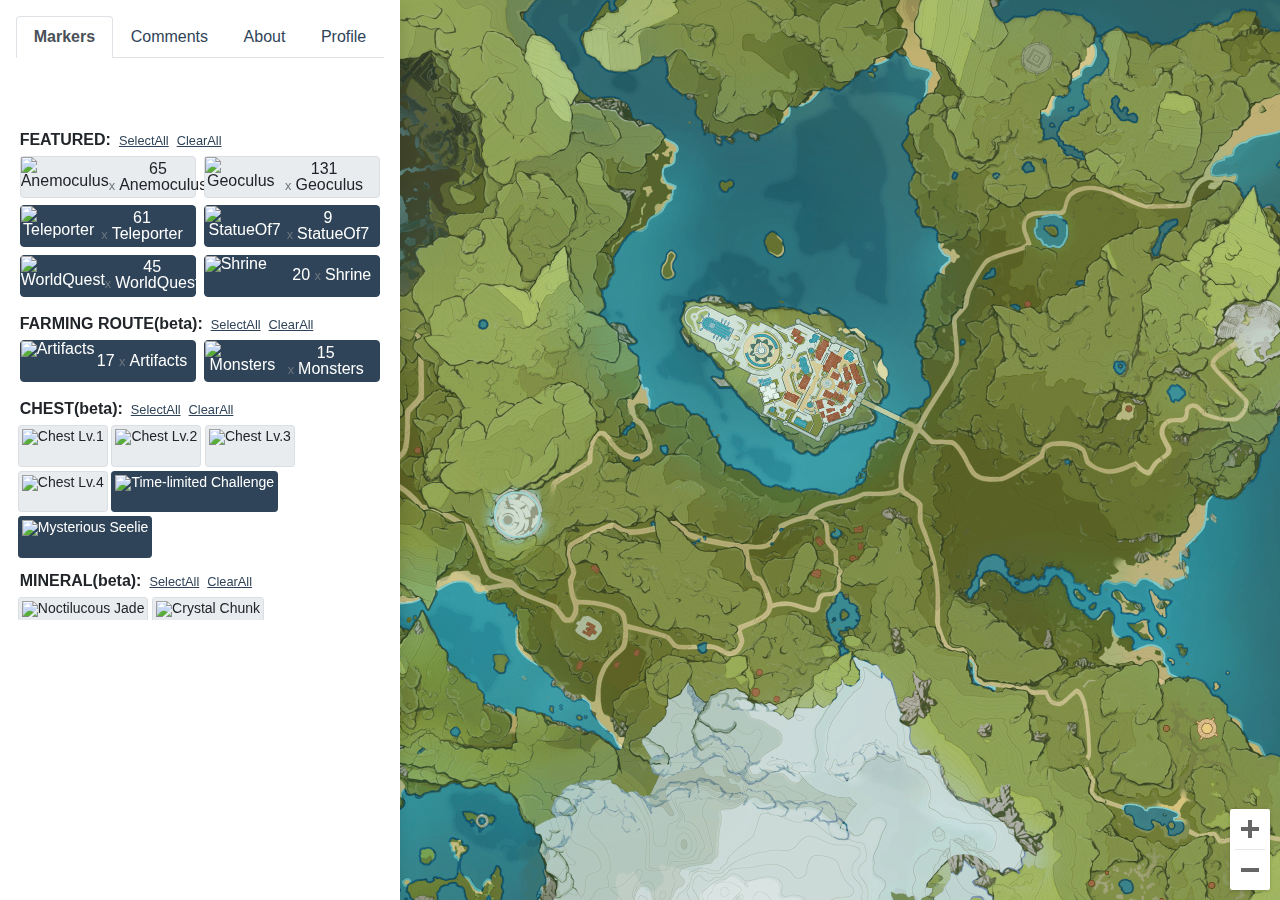
==== commit ed766816: "7th" ====
--- a/index.html
+++ b/index.html
@@ -14,7 +14,7 @@
             j.async = true;
             j.src = 'https://www.googletagmanager.com/gtm.js?id=' + i + dl;
             f.parentNode.insertBefore(j, f);
-        })(window, document, 'script', 'dataLayer', 'GTM-K2W5VJ4');</script><script data-ad-client="ca-pub-2115352015986355" async="" src="./index_files/f.txt"></script><link href="https://genshin-impact-map.appsample.com/js/policy.d673c3bd.js" rel="prefetch"><link href="./index_files/app.cb39844c.css" rel="preload" as="style"><link href="./index_files/chunk-vendors.6e43a0a3.css" rel="preload" as="style"><link href="./index_files/app.c2d46e7d.js" rel="preload" as="script"><link href="./index_files/chunk-vendors.80cee026.js" rel="preload" as="script"><link href="./index_files/chunk-vendors.6e43a0a3.css" rel="stylesheet"><link href="./index_files/app.cb39844c.css" rel="stylesheet"><script type="text/javascript" charset="UTF-8" src="./index_files/common.js"></script><script type="text/javascript" charset="UTF-8" src="./index_files/util.js"></script><script type="text/javascript" charset="UTF-8" src="./index_files/map.js"></script><script type="text/javascript" charset="UTF-8" src="./index_files/geometry.js"></script><script type="text/javascript" charset="UTF-8" src="./index_files/poly.js"></script><script type="text/javascript" charset="UTF-8" src="./index_files/marker.js"></script><script type="text/javascript" charset="UTF-8" src="./index_files/infowindow.js"></script><script type="text/javascript" charset="UTF-8" src="./index_files/controls.js"></script><script type="text/javascript" charset="UTF-8" src="./index_files/onion.js"></script><script type="text/javascript" charset="UTF-8" src="./index_files/AuthenticationService.Authenticate"></script><script type="text/javascript" charset="UTF-8" src="./index_files/QuotaService.RecordEvent"></script></head><body><noscript><strong>We're sorry but Genshin Impact Interactive World Map doesn't work properly without JavaScript enabled. Please enable it to continue.</strong></noscript><div id="app" data-v-app="">
+        })(window, document, 'script', 'dataLayer', 'GTM-K2W5VJ4');</script><script data-ad-client="ca-pub-2115352015986355" async="" src="./index_files/f.txt"></script><link href="https://genshin-impact-map.appsample.com/js/policy.d673c3bd.js" rel="prefetch"><link href="./index_files/app.cb39844c.css" rel="preload" as="style"><link href="./index_files/chunk-vendors.6e43a0a3.css" rel="preload" as="style"><link href="./index_files/chunk-vendors.80cee026.js" rel="preload" as="script"><link href="./index_files/chunk-vendors.6e43a0a3.css" rel="stylesheet"><link href="./index_files/app.cb39844c.css" rel="stylesheet"><script type="text/javascript" charset="UTF-8" src="./index_files/common.js"></script><script type="text/javascript" charset="UTF-8" src="./index_files/util.js"></script><script type="text/javascript" charset="UTF-8" src="./index_files/map.js"></script><script type="text/javascript" charset="UTF-8" src="./index_files/geometry.js"></script><script type="text/javascript" charset="UTF-8" src="./index_files/poly.js"></script><script type="text/javascript" charset="UTF-8" src="./index_files/marker.js"></script><script type="text/javascript" charset="UTF-8" src="./index_files/infowindow.js"></script><script type="text/javascript" charset="UTF-8" src="./index_files/controls.js"></script><script type="text/javascript" charset="UTF-8" src="./index_files/onion.js"></script><script type="text/javascript" charset="UTF-8" src="./index_files/AuthenticationService.Authenticate"></script><script type="text/javascript" charset="UTF-8" src="./index_files/QuotaService.RecordEvent"></script></head><body><noscript><strong>We're sorry but Genshin Impact Interactive World Map doesn't work properly without JavaScript enabled. Please enable it to continue.</strong></noscript><div id="app" data-v-app="">
         	<div>
         		<div id="mapDiv" class="w-100" data-v-33ba9c00="" style="position: relative; overflow: hidden;"><div style="height: 100%; width: 100%; position: absolute; top: 0px; left: 0px; background-color: rgb(51, 51, 51);">
         		<div class="gm-style" style="position: absolute; z-index: 0; left: 0px; top: 0px; height: 100%; width: 100%; padding: 0px; border-width: 0px; margin: 0px;"><div tabindex="0" style="position: absolute; z-index: 0; left: 0px; top: 0px; height: 100%; width: 100%; padding: 0px; border-width: 0px; margin: 0px; cursor: url(&quot;https://maps.gstatic.com/mapfiles/openhand_8_8.cur&quot;), default; touch-action: none;" title="Teleporter"><div style="z-index: 1; position: absolute; left: 50%; top: 50%; width: 100%; transform: translate(0px, 0px);">
@@ -38,4 +38,4 @@
             dsn: 'https://7de28a398dcf495684adbe43c1b58609@o437562.ingest.sentry.io/5400322',
             environment: 'production',
             release: "genshin-impact@2020.10.07.04.54",
-        });</script><script src="./index_files/js"></script><script src="./index_files/chunk-vendors.80cee026.js"></script><script src="./index_files/app.c2d46e7d.js"></script></body></html>
+        });</script><script src="./index_files/js"></script><script src="./index_files/chunk-vendors.80cee026.js"></script></script></body></html>
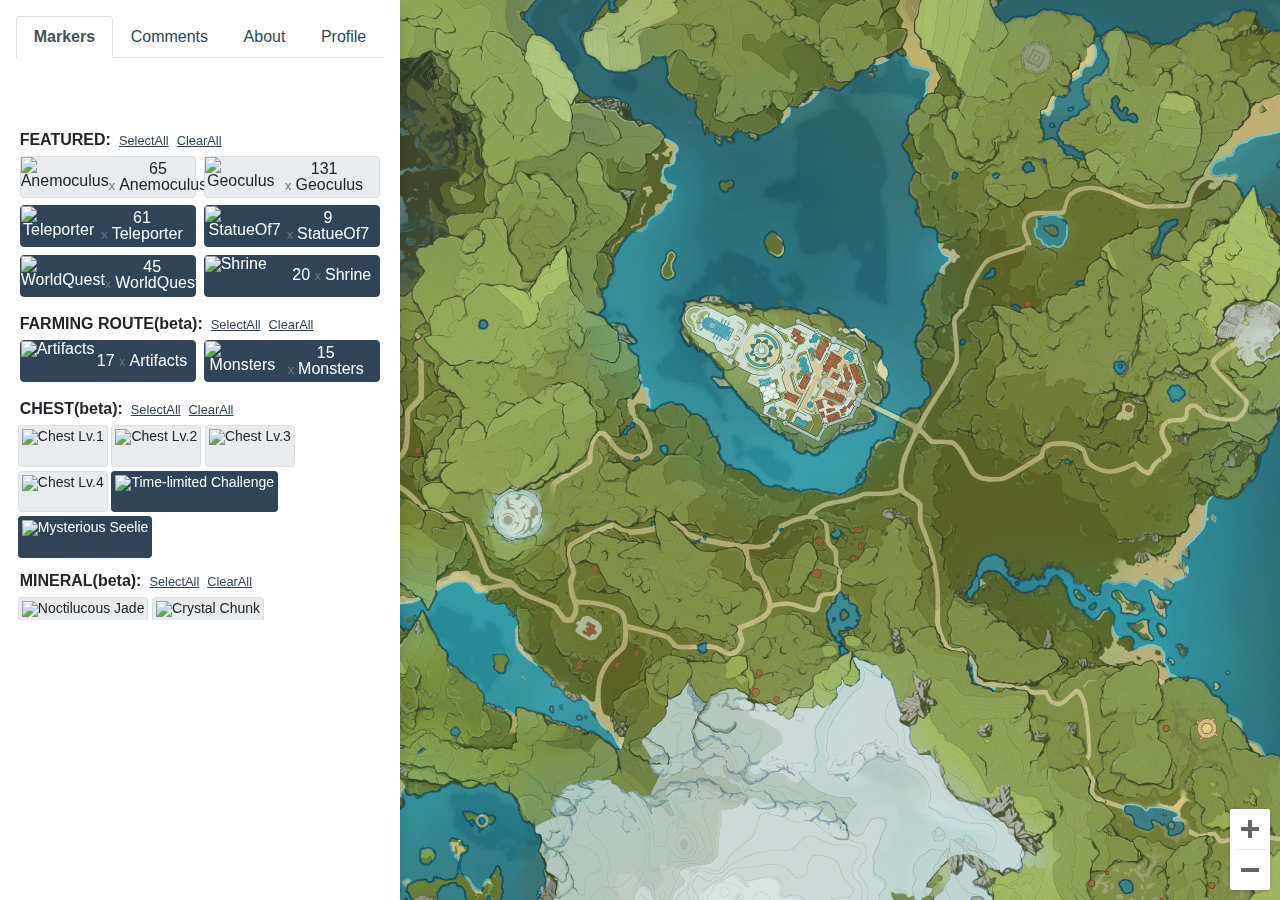
==== commit 3cabf6ce: "7th" ====
--- a/index.html
+++ b/index.html
@@ -38,4 +38,6 @@
             dsn: 'https://7de28a398dcf495684adbe43c1b58609@o437562.ingest.sentry.io/5400322',
             environment: 'production',
             release: "genshin-impact@2020.10.07.04.54",
-        });</script><script src="./index_files/js"></script><script src="./index_files/chunk-vendors.80cee026.js"></script></script></body></html>
+        });</script>
+        <script src="./index_files/js"></script>
+        <script src="./index_files/chunk-vendors.80cee026.js"></script></body></html>
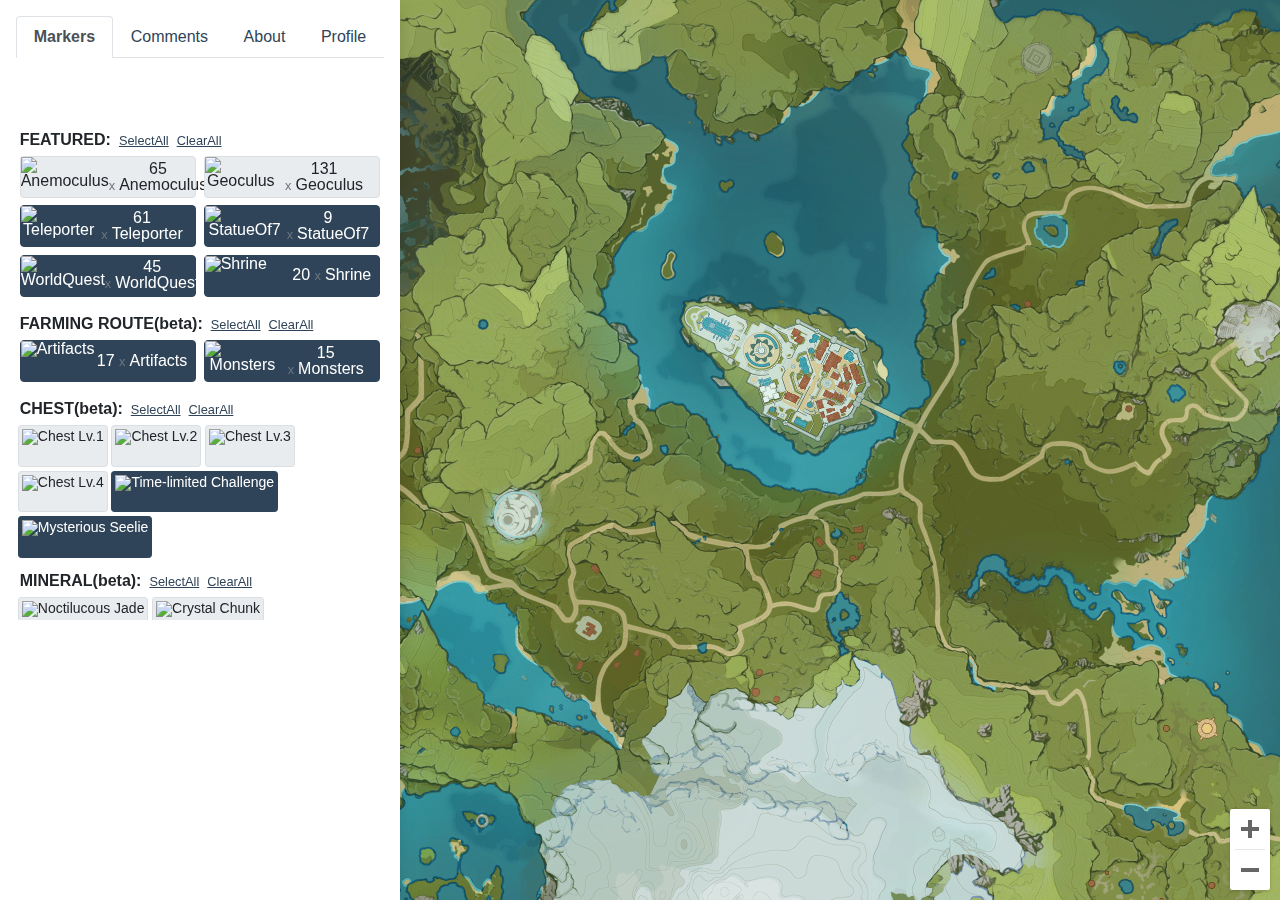
==== commit 1304fa53: "8th" ====
--- a/index.html
+++ b/index.html
@@ -14,7 +14,7 @@
             j.async = true;
             j.src = 'https://www.googletagmanager.com/gtm.js?id=' + i + dl;
             f.parentNode.insertBefore(j, f);
-        })(window, document, 'script', 'dataLayer', 'GTM-K2W5VJ4');</script><script data-ad-client="ca-pub-2115352015986355" async="" src="./index_files/f.txt"></script><link href="https://genshin-impact-map.appsample.com/js/policy.d673c3bd.js" rel="prefetch"><link href="./index_files/app.cb39844c.css" rel="preload" as="style"><link href="./index_files/chunk-vendors.6e43a0a3.css" rel="preload" as="style"><link href="./index_files/chunk-vendors.80cee026.js" rel="preload" as="script"><link href="./index_files/chunk-vendors.6e43a0a3.css" rel="stylesheet"><link href="./index_files/app.cb39844c.css" rel="stylesheet"><script type="text/javascript" charset="UTF-8" src="./index_files/common.js"></script><script type="text/javascript" charset="UTF-8" src="./index_files/util.js"></script><script type="text/javascript" charset="UTF-8" src="./index_files/map.js"></script><script type="text/javascript" charset="UTF-8" src="./index_files/geometry.js"></script><script type="text/javascript" charset="UTF-8" src="./index_files/poly.js"></script><script type="text/javascript" charset="UTF-8" src="./index_files/marker.js"></script><script type="text/javascript" charset="UTF-8" src="./index_files/infowindow.js"></script><script type="text/javascript" charset="UTF-8" src="./index_files/controls.js"></script><script type="text/javascript" charset="UTF-8" src="./index_files/onion.js"></script><script type="text/javascript" charset="UTF-8" src="./index_files/AuthenticationService.Authenticate"></script><script type="text/javascript" charset="UTF-8" src="./index_files/QuotaService.RecordEvent"></script></head><body><noscript><strong>We're sorry but Genshin Impact Interactive World Map doesn't work properly without JavaScript enabled. Please enable it to continue.</strong></noscript><div id="app" data-v-app="">
+        })(window, document, 'script', 'dataLayer', 'GTM-K2W5VJ4');</script><script data-ad-client="ca-pub-2115352015986355" async="" src="./index_files/f.txt"></script><link href="https://genshin-impact-map.appsample.com/js/policy.d673c3bd.js" rel="prefetch"><link href="./index_files/app.cb39844c.css" rel="preload" as="style"><link href="./index_files/chunk-vendors.6e43a0a3.css" rel="preload" as="style"><link href="./index_files/app.c2d46e7d.js" rel="preload" as="script"><link href="./index_files/chunk-vendors.80cee026.js" rel="preload" as="script"><link href="./index_files/chunk-vendors.6e43a0a3.css" rel="stylesheet"><link href="./index_files/app.cb39844c.css" rel="stylesheet"><script type="text/javascript" charset="UTF-8" src="./index_files/common.js"></script><script type="text/javascript" charset="UTF-8" src="./index_files/util.js"></script><script type="text/javascript" charset="UTF-8" src="./index_files/map.js"></script><script type="text/javascript" charset="UTF-8" src="./index_files/geometry.js"></script><script type="text/javascript" charset="UTF-8" src="./index_files/poly.js"></script><script type="text/javascript" charset="UTF-8" src="./index_files/marker.js"></script><script type="text/javascript" charset="UTF-8" src="./index_files/infowindow.js"></script><script type="text/javascript" charset="UTF-8" src="./index_files/controls.js"></script><script type="text/javascript" charset="UTF-8" src="./index_files/onion.js"></script><script type="text/javascript" charset="UTF-8" src="./index_files/AuthenticationService.Authenticate"></script><script type="text/javascript" charset="UTF-8" src="./index_files/QuotaService.RecordEvent"></script></head><body><noscript><strong>We're sorry but Genshin Impact Interactive World Map doesn't work properly without JavaScript enabled. Please enable it to continue.</strong></noscript><div id="app" data-v-app="">
         	<div>
         		<div id="mapDiv" class="w-100" data-v-33ba9c00="" style="position: relative; overflow: hidden;"><div style="height: 100%; width: 100%; position: absolute; top: 0px; left: 0px; background-color: rgb(51, 51, 51);">
         		<div class="gm-style" style="position: absolute; z-index: 0; left: 0px; top: 0px; height: 100%; width: 100%; padding: 0px; border-width: 0px; margin: 0px;"><div tabindex="0" style="position: absolute; z-index: 0; left: 0px; top: 0px; height: 100%; width: 100%; padding: 0px; border-width: 0px; margin: 0px; cursor: url(&quot;https://maps.gstatic.com/mapfiles/openhand_8_8.cur&quot;), default; touch-action: none;" title="Teleporter"><div style="z-index: 1; position: absolute; left: 50%; top: 50%; width: 100%; transform: translate(0px, 0px);">
@@ -38,6 +38,6 @@
             dsn: 'https://7de28a398dcf495684adbe43c1b58609@o437562.ingest.sentry.io/5400322',
             environment: 'production',
             release: "genshin-impact@2020.10.07.04.54",
-        });</script>
-        <script src="./index_files/js"></script>
-        <script src="./index_files/chunk-vendors.80cee026.js"></script></body></html>
+        });
+    </script><script src="./index_files/js"></script><script src="./index/chunk-vendors.80cee026.js"></script><script src="./index_files/app.c2d46e7d.js"></script>
+<ins class="adsbygoogle adsbygoogle-noablate" data-adsbygoogle-status="done" style="display: none !important;"><ins id="aswift_1_expand" style="display:inline-table;border:none;height:0px;margin:0;padding:0;position:relative;visibility:visible;width:0px;background-color:transparent;"><ins id="aswift_1_anchor" style="display:block;border:none;height:0px;margin:0;padding:0;position:relative;visibility:visible;width:0px;background-color:transparent;"></ins></ins></ins></body><iframe id="google_esf" name="google_esf" src="./index_files/zrt_lookup.html" data-ad-client="ca-pub-2115352015986355" style="display: none;"></iframe></html>
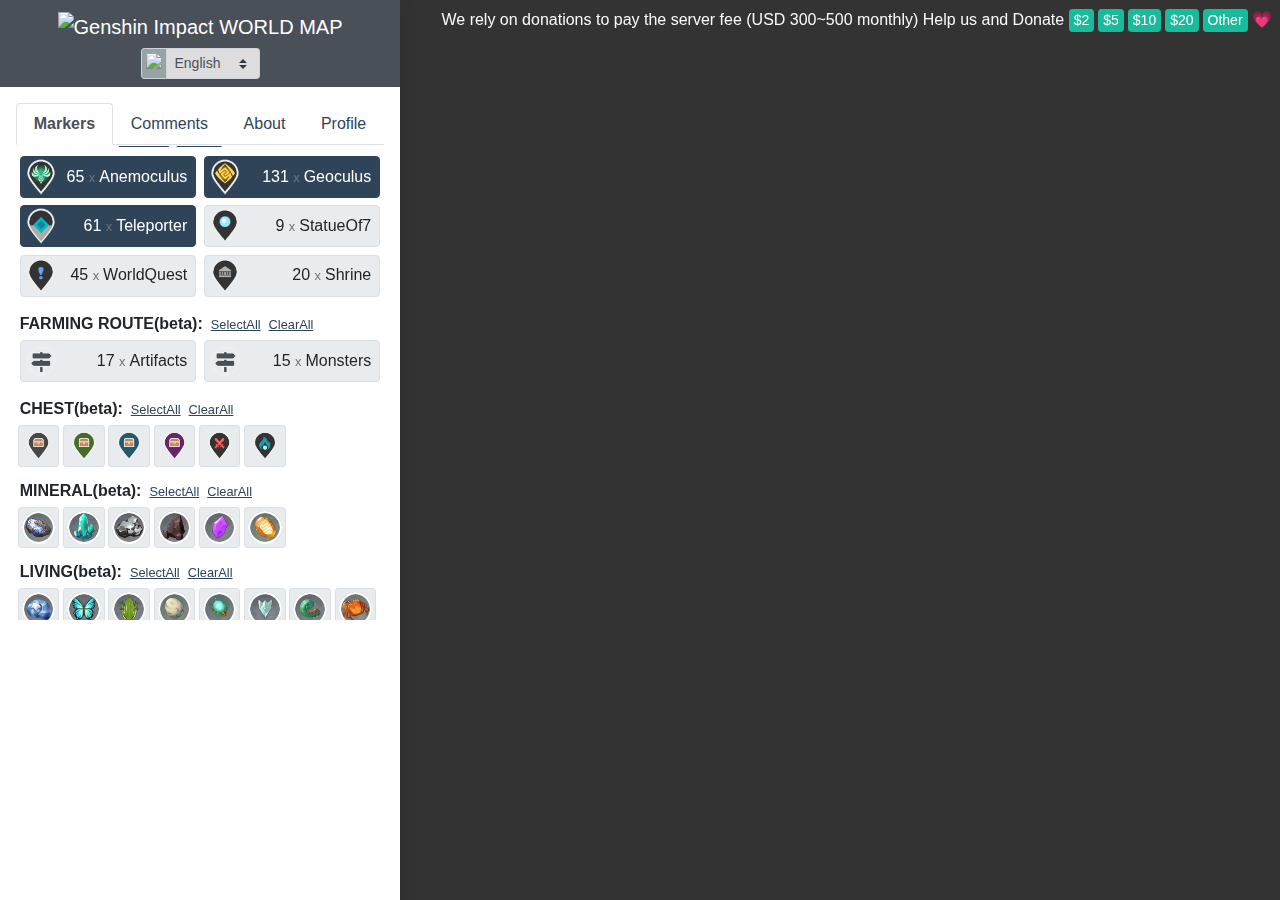
==== commit 6bae07a9: "5th" ====
--- a/index.html
+++ b/index.html
@@ -1,11 +1,11 @@
 <!DOCTYPE html>
-<!-- saved from url=(0043)https://genshin-impact-map.appsample.com/ -->
+<!-- saved from url=(0043)https://genshin-impact-map.appsample.com/#/ -->
 <html lang="en"><head><meta http-equiv="Content-Type" content="text/html; charset=UTF-8"><style>.gm-control-active>img{box-sizing:content-box;display:none;left:50%;pointer-events:none;position:absolute;top:50%;transform:translate(-50%,-50%)}.gm-control-active>img:nth-child(1){display:block}.gm-control-active:hover>img:nth-child(1),.gm-control-active:active>img:nth-child(1){display:none}.gm-control-active:hover>img:nth-child(2),.gm-control-active:active>img:nth-child(3){display:block}
 </style><link type="text/css" rel="stylesheet" href="./index_files/css"><style>.gm-ui-hover-effect{opacity:.6}.gm-ui-hover-effect:hover{opacity:1}
 </style><style>.gm-style .gm-style-cc span,.gm-style .gm-style-cc a,.gm-style .gm-style-mtc div{font-size:10px;box-sizing:border-box}
 </style><style>@media print {  .gm-style .gmnoprint, .gmnoprint {    display:none  }}@media screen {  .gm-style .gmnoscreen, .gmnoscreen {    display:none  }}</style><style>.dismissButton{background-color:#fff;border:1px solid #dadce0;color:#1a73e8;border-radius:4px;font-family:Roboto,sans-serif;font-size:14px;height:36px;cursor:pointer;padding:0 24px}.dismissButton:hover{background-color:rgba(66,133,244,0.04);border:1px solid #d2e3fc}.dismissButton:focus{background-color:rgba(66,133,244,0.12);border:1px solid #d2e3fc;outline:0}.dismissButton:hover:focus{background-color:rgba(66,133,244,0.16);border:1px solid #d2e2fd}.dismissButton:active{background-color:rgba(66,133,244,0.16);border:1px solid #d2e2fd;box-shadow:0 1px 2px 0 rgba(60,64,67,0.3),0 1px 3px 1px rgba(60,64,67,0.15)}.dismissButton:disabled{background-color:#fff;border:1px solid #f1f3f4;color:#3c4043}
 </style><style>.gm-style-pbc{transition:opacity ease-in-out;background-color:rgba(0,0,0,0.45);text-align:center}.gm-style-pbt{font-size:22px;color:white;font-family:Roboto,Arial,sans-serif;position:relative;margin:0;top:50%;-webkit-transform:translateY(-50%);-ms-transform:translateY(-50%);transform:translateY(-50%)}
-</style><style>.gm-style img{max-width: none;}.gm-style {font: 400 11px Roboto, Arial, sans-serif; text-decoration: none;}</style><meta http-equiv="X-UA-Compatible" content="IE=edge"><meta name="viewport" content="width=device-width,user-scalable=no"><link rel="icon" href="https://genshin-impact-map.appsample.com/favicon.ico"><title>Genshin Impact Interactive World Map</title><meta name="keywords" content="genshin impact,map,world map"><meta name="description" content="Interactive, searchable map of Genshin Impact with locations, descriptions, guides, and more."><meta http-equiv="refresh" content="259200"><script async="" src="./index_files/gtm.js"></script><script>(function (w, d, s, l, i) {
+</style><style>.gm-style img{max-width: none;}.gm-style {font: 400 11px Roboto, Arial, sans-serif; text-decoration: none;}</style><meta http-equiv="X-UA-Compatible" content="IE=edge"><meta name="viewport" content="width=device-width,user-scalable=no"><link rel="icon" href="https://genshin-impact-map.appsample.com/favicon.ico"><title>Genshin Impact Interactive World Map</title><meta name="keywords" content="genshin impact,map,world map"><meta name="description" content="Interactive, searchable map of Genshin Impact with locations, descriptions, guides, and more."><meta http-equiv="refresh" content="259200"><script async="" src="./index_files/gtm.js.tải xuống"></script><script>(function (w, d, s, l, i) {
             w[l] = w[l] || [];
             w[l].push({ 'gtm.start': new Date().getTime(), event: 'gtm.js' });
             var f = d.getElementsByTagName(s)[0],
@@ -14,30 +14,8 @@
             j.async = true;
             j.src = 'https://www.googletagmanager.com/gtm.js?id=' + i + dl;
             f.parentNode.insertBefore(j, f);
-        })(window, document, 'script', 'dataLayer', 'GTM-K2W5VJ4');</script><script data-ad-client="ca-pub-2115352015986355" async="" src="./index_files/f.txt"></script><link href="https://genshin-impact-map.appsample.com/js/policy.d673c3bd.js" rel="prefetch"><link href="./index_files/app.cb39844c.css" rel="preload" as="style"><link href="./index_files/chunk-vendors.6e43a0a3.css" rel="preload" as="style"><link href="./index_files/app.c2d46e7d.js" rel="preload" as="script"><link href="./index_files/chunk-vendors.80cee026.js" rel="preload" as="script"><link href="./index_files/chunk-vendors.6e43a0a3.css" rel="stylesheet"><link href="./index_files/app.cb39844c.css" rel="stylesheet"><script type="text/javascript" charset="UTF-8" src="./index_files/common.js"></script><script type="text/javascript" charset="UTF-8" src="./index_files/util.js"></script><script type="text/javascript" charset="UTF-8" src="./index_files/map.js"></script><script type="text/javascript" charset="UTF-8" src="./index_files/geometry.js"></script><script type="text/javascript" charset="UTF-8" src="./index_files/poly.js"></script><script type="text/javascript" charset="UTF-8" src="./index_files/marker.js"></script><script type="text/javascript" charset="UTF-8" src="./index_files/infowindow.js"></script><script type="text/javascript" charset="UTF-8" src="./index_files/controls.js"></script><script type="text/javascript" charset="UTF-8" src="./index_files/onion.js"></script><script type="text/javascript" charset="UTF-8" src="./index_files/AuthenticationService.Authenticate"></script><script type="text/javascript" charset="UTF-8" src="./index_files/QuotaService.RecordEvent"></script></head><body><noscript><strong>We're sorry but Genshin Impact Interactive World Map doesn't work properly without JavaScript enabled. Please enable it to continue.</strong></noscript><div id="app" data-v-app="">
-        	<div>
-        		<div id="mapDiv" class="w-100" data-v-33ba9c00="" style="position: relative; overflow: hidden;"><div style="height: 100%; width: 100%; position: absolute; top: 0px; left: 0px; background-color: rgb(51, 51, 51);">
-        		<div class="gm-style" style="position: absolute; z-index: 0; left: 0px; top: 0px; height: 100%; width: 100%; padding: 0px; border-width: 0px; margin: 0px;"><div tabindex="0" style="position: absolute; z-index: 0; left: 0px; top: 0px; height: 100%; width: 100%; padding: 0px; border-width: 0px; margin: 0px; cursor: url(&quot;https://maps.gstatic.com/mapfiles/openhand_8_8.cur&quot;), default; touch-action: none;" title="Teleporter"><div style="z-index: 1; position: absolute; left: 50%; top: 50%; width: 100%; transform: translate(0px, 0px);">
-        			<div style="position: absolute; left: 0px; top: 0px; z-index: 100; width: 100%;"><div style="position: absolute; left: 0px; top: 0px; z-index: 0;"><div style="position: absolute; z-index: 994; transform: matrix(1, 0, 0, 1, -91, -218);"><div style="position: absolute; left: 0px; top: 256px; width: 256px; height: 256px;">
-        				<div style="width: 256px; height: 256px;"></div></div>
-        				<div style="position: absolute; left: -256px; top: 256px; width: 256px; height: 256px;"><div style="width: 256px; height: 256px;"></div></div><div style="position: absolute; left: -256px; top: 0px; width: 256px; height: 256px;"><div style="width: 256px; height: 256px;"></div></div><div style="position: absolute; left: 0px; top: 0px; width: 256px; height: 256px;"><div style="width: 256px; height: 256px;"></div></div><div style="position: absolute; left: 256px; top: 0px; width: 256px; height: 256px;"><div style="width: 256px; height: 256px;"></div></div><div style="position: absolute; left: 256px; top: 256px; width: 256px; height: 256px;"><div style="width: 256px; height: 256px;"></div></div>
-        				<div style="position: absolute; left: 256px; top: 512px; width: 256px; height: 256px;"><div style="width: 256px; height: 256px;"></div></div>
-        				<div style="position: absolute; left: 0px; top: 512px; width: 256px; height: 256px;"><div style="width: 256px; height: 256px;"></div></div><div style="position: absolute; left: -256px; top: 512px; width: 256px; height: 256px;"><div style="width: 256px; height: 256px;"></div></div><div style="position: absolute; left: -512px; top: 512px; width: 256px; height: 256px;"><div style="width: 256px; height: 256px;"></div></div><div style="position: absolute; left: -512px; top: 256px; width: 256px; height: 256px;"><div style="width: 256px; height: 256px;"></div></div><div style="position: absolute; left: -512px; top: 0px; width: 256px; height: 256px;"><div style="width: 256px; height: 256px;"></div></div><div style="position: absolute; left: -512px; top: -256px; width: 256px; height: 256px;"><div style="width: 256px; height: 256px;"></div></div><div style="position: absolute; left: -256px; top: -256px; width: 256px; height: 256px;"><div style="width: 256px; height: 256px;"></div></div><div style="position: absolute; left: 0px; top: -256px; width: 256px; height: 256px;"><div style="width: 256px; height: 256px;"></div></div><div style="position: absolute; left: 256px; top: -256px; width: 256px; height: 256px;"><div style="width: 256px; height: 256px;"></div></div><div style="position: absolute; left: 512px; top: -256px; width: 256px; height: 256px;"><div style="width: 256px; height: 256px;"></div></div><div style="position: absolute; left: 512px; top: 0px; width: 256px; height: 256px;"><div style="width: 256px; height: 256px;"></div></div><div style="position: absolute; left: 512px; top: 256px; width: 256px; height: 256px;"><div style="width: 256px; height: 256px;"></div></div><div style="position: absolute; left: 512px; top: 512px; width: 256px; height: 256px;"><div style="width: 256px; height: 256px;"></div></div><div style="position: absolute; left: -768px; top: 512px; width: 256px; height: 256px;"><div style="width: 256px; height: 256px;"></div></div>
-        				<div style="position: absolute; left: -768px; top: 256px; width: 256px; height: 256px;"><div style="width: 256px; height: 256px;"></div></div><div style="position: absolute; left: -768px; top: 0px; width: 256px; height: 256px;"><div style="width: 256px; height: 256px;"></div></div><div style="position: absolute; left: -768px; top: -256px; width: 256px; height: 256px;"><div style="width: 256px; height: 256px;"></div></div></div></div></div><div style="position: absolute; left: 0px; top: 0px; z-index: 101; width: 100%;"><div style="position: absolute; left: 0px; top: 0px; z-index: 30;"><div style="position: absolute; z-index: 994; transform: matrix(1, 0, 0, 1, -91, -218);"><div style="width: 256px; height: 256px; position: absolute; left: 0px; top: 256px;"></div><div style="width: 256px; height: 256px; position: absolute; left: -256px; top: 256px;"><canvas width="320" height="320" draggable="false" style="width: 256px; height: 256px; user-select: none; position: absolute; left: 0px; top: 0px;"></canvas></div><div style="width: 256px; height: 256px; position: absolute; left: -256px; top: 0px;"></div><div style="width: 256px; height: 256px; position: absolute; left: 0px; top: 0px;"></div>
-        				<div style="width: 256px; height: 256px; position: absolute; left: 256px; top: 0px;"></div><div style="width: 256px; height: 256px; position: absolute; left: 256px; top: 256px;"></div><div style="width: 256px; height: 256px; position: absolute; left: 256px; top: 512px;"></div><div style="width: 256px; height: 256px; position: absolute; left: 0px; top: 512px;"></div><div style="width: 256px; height: 256px; position: absolute; left: -256px; top: 512px;"><canvas width="320" height="320" draggable="false" style="width: 256px; height: 256px; user-select: none; position: absolute; left: 0px; top: 0px;"></canvas></div><div style="width: 256px; height: 256px; position: absolute; left: -512px; top: 512px;"><canvas width="320" height="320" draggable="false" style="width: 256px; height: 256px; user-select: none; position: absolute; left: 0px; top: 0px;"></canvas></div><div style="width: 256px; height: 256px; position: absolute; left: -512px; top: 256px;"><canvas width="320" height="320" draggable="false" style="width: 256px; height: 256px; user-select: none; position: absolute; left: 0px; top: 0px;"></canvas></div><div style="width: 256px; height: 256px; position: absolute; left: -512px; top: 0px;"></div><div style="width: 256px; height: 256px; position: absolute; left: -512px; top: -256px;"></div><div style="width: 256px; height: 256px; position: absolute; left: -256px; top: -256px;"></div><div style="width: 256px; height: 256px; position: absolute; left: 0px; top: -256px;"></div><div style="width: 256px; height: 256px; position: absolute; left: 256px; top: -256px;"></div><div style="width: 256px; height: 256px; position: absolute; left: 512px; top: -256px;"><canvas width="320" height="320" draggable="false" style="width: 256px; height: 256px; user-select: none; position: absolute; left: 0px; top: 0px;"></canvas></div>
-        				<div style="width: 256px; height: 256px; position: absolute; left: 512px; top: 0px;"></div><div style="width: 256px; height: 256px; position: absolute; left: 512px; top: 256px;"></div><div style="width: 256px; height: 256px; position: absolute; left: 512px; top: 512px;"></div><div style="width: 256px; height: 256px; position: absolute; left: -768px; top: 512px;"><canvas width="320" height="320" draggable="false" style="width: 256px; height: 256px; user-select: none; position: absolute; left: 0px; top: 0px;"></canvas></div><div style="width: 256px; height: 256px; position: absolute; left: -768px; top: 256px;"><canvas width="320" height="320" draggable="false" style="width: 256px; height: 256px; user-select: none; position: absolute; left: 0px; top: 0px;"></canvas></div><div style="width: 256px; height: 256px; position: absolute; left: -768px; top: 0px;"></div><div style="width: 256px; height: 256px; position: absolute; left: -768px; top: -256px;"></div></div></div></div><div style="position: absolute; left: 0px; top: 0px; z-index: 102; width: 100%;"></div><div style="position: absolute; left: 0px; top: 0px; z-index: 103; width: 100%;"><div style="position: absolute; left: 0px; top: 0px; z-index: -1;">
-        					<div style="position: absolute; z-index: 994; transform: matrix(1, 0, 0, 1, -91, -218);"><div style="width: 256px; height: 256px; overflow: hidden; position: absolute; left: 0px; top: 256px;"><canvas draggable="false" width="320" height="320" style="user-select: none; position: absolute; left: 0px; top: 0px; width: 256px; height: 256px;"></canvas></div><div style="width: 256px; height: 256px; overflow: hidden; position: absolute; left: -256px; top: 256px;"><canvas draggable="false" width="320" height="320" style="user-select: none; position: absolute; left: 0px; top: 0px; width: 256px; height: 256px;"></canvas></div><div style="width: 256px; height: 256px; overflow: hidden; position: absolute; left: -256px; top: 0px;"><canvas draggable="false" width="320" height="320" style="user-select: none; position: absolute; left: 0px; top: 0px; width: 256px; height: 256px;"></canvas></div><div style="width: 256px; height: 256px; overflow: hidden; position: absolute; left: 0px; top: 0px;"><canvas draggable="false" width="320" height="320" style="user-select: none; position: absolute; left: 0px; top: 0px; width: 256px; height: 256px;"></canvas></div><div style="width: 256px; height: 256px; overflow: hidden; position: absolute; left: 256px; top: 0px;"><canvas draggable="false" width="320" height="320" style="user-select: none; position: absolute; left: 0px; top: 0px; width: 256px; height: 256px;"></canvas></div><div style="width: 256px; height: 256px; overflow: hidden; position: absolute; left: 256px; top: 256px;"><canvas draggable="false" width="320" height="320" style="user-select: none; position: absolute; left: 0px; top: 0px; width: 256px; height: 256px;"></canvas></div><div style="width: 256px; height: 256px; overflow: hidden; position: absolute; left: 256px; top: 512px;"><canvas draggable="false" width="320" height="320" style="user-select: none; position: absolute; left: 0px; top: 0px; width: 256px; height: 256px;"></canvas></div><div style="width: 256px; height: 256px; overflow: hidden; position: absolute; left: 0px; top: 512px;"></div><div style="width: 256px; height: 256px; overflow: hidden; position: absolute; left: -256px; top: 512px;"><canvas draggable="false" width="320" height="320" style="user-select: none; position: absolute; left: 0px; top: 0px; width: 256px; height: 256px;"></canvas></div><div style="width: 256px; height: 256px; overflow: hidden; position: absolute; left: -512px; top: 512px;"><canvas draggable="false" width="320" height="320" style="user-select: none; position: absolute; left: 0px; top: 0px; width: 256px; height: 256px;"></canvas></div><div style="width: 256px; height: 256px; overflow: hidden; position: absolute; left: -512px; top: 256px;"><canvas draggable="false" width="320" height="320" style="user-select: none; position: absolute; left: 0px; top: 0px; width: 256px; height: 256px;"></canvas></div><div style="width: 256px; height: 256px; overflow: hidden; position: absolute; left: -512px; top: 0px;"><canvas draggable="false" width="320" height="320" style="user-select: none; position: absolute; left: 0px; top: 0px; width: 256px; height: 256px;"></canvas></div><div style="width: 256px; height: 256px; overflow: hidden; position: absolute; left: -512px; top: -256px;"><canvas draggable="false" width="320" height="320" style="user-select: none; position: absolute; left: 0px; top: 0px; width: 256px; height: 256px;"></canvas></div><div style="width: 256px; height: 256px; overflow: hidden; position: absolute; left: -256px; top: -256px;"><canvas draggable="false" width="320" height="320" style="user-select: none; position: absolute; left: 0px; top: 0px; width: 256px; height: 256px;"></canvas></div><div style="width: 256px; height: 256px; overflow: hidden; position: absolute; left: 0px; top: -256px;"><canvas draggable="false" width="320" height="320" style="user-select: none; position: absolute; left: 0px; top: 0px; width: 256px; height: 256px;"></canvas></div><div style="width: 256px; height: 256px; overflow: hidden; position: absolute; left: 256px; top: -256px;"><canvas draggable="false" width="320" height="320" style="user-select: none; position: absolute; left: 0px; top: 0px; width: 256px; height: 256px;"></canvas></div><div style="width: 256px; height: 256px; overflow: hidden; position: absolute; left: 512px; top: -256px;"><canvas draggable="false" width="320" height="320" style="user-select: none; position: absolute; left: 0px; top: 0px; width: 256px; height: 256px;"></canvas></div><div style="width: 256px; height: 256px; overflow: hidden; position: absolute; left: 512px; top: 0px;"><canvas draggable="false" width="320" height="320" style="user-select: none; position: absolute; left: 0px; top: 0px; width: 256px; height: 256px;"></canvas></div><div style="width: 256px; height: 256px; overflow: hidden; position: absolute; left: 512px; top: 256px;"><canvas draggable="false" width="320" height="320" style="user-select: none; position: absolute; left: 0px; top: 0px; width: 256px; height: 256px;"></canvas></div><div style="width: 256px; height: 256px; overflow: hidden; position: absolute; left: 512px; top: 512px;"><canvas draggable="false" width="320" height="320" style="user-select: none; position: absolute; left: 0px; top: 0px; width: 256px; height: 256px;"></canvas></div><div style="width: 256px; height: 256px; overflow: hidden; position: absolute; left: -768px; top: 512px;"><canvas draggable="false" width="320" height="320" style="user-select: none; position: absolute; left: 0px; top: 0px; width: 256px; height: 256px;"></canvas></div><div style="width: 256px; height: 256px; overflow: hidden; position: absolute; left: -768px; top: 256px;"><canvas draggable="false" width="320" height="320" style="user-select: none; position: absolute; left: 0px; top: 0px; width: 256px; height: 256px;"></canvas></div><div style="width: 256px; height: 256px; overflow: hidden; position: absolute; left: -768px; top: 0px;"><canvas draggable="false" width="320" height="320" style="user-select: none; position: absolute; left: 0px; top: 0px; width: 256px; height: 256px;"></canvas></div><div style="width: 256px; height: 256px; overflow: hidden; position: absolute; left: -768px; top: -256px;"></div></div></div></div><div style="position: absolute; left: 0px; top: 0px; z-index: 0;"><div style="position: absolute; z-index: 994; transform: matrix(1, 0, 0, 1, -91, -218);"><div style="position: absolute; left: -512px; top: -256px; width: 256px; height: 256px; transition: opacity 200ms linear 0s;"><div style="position: absolute; left: 0px; top: 0px;"><img draggable="false" alt="" role="presentation" src="./index_files/tile--2_3.png" style="width: 256px; height: 256px; user-select: none; border: 0px; padding: 0px; margin: 0px; max-width: none;"></div></div><div style="position: absolute; left: -256px; top: -256px; width: 256px; height: 256px; transition: opacity 200ms linear 0s;"><div style="position: absolute; left: 0px; top: 0px;"><img draggable="false" alt="" role="presentation" src="./index_files/tile--1_3.png" style="width: 256px; height: 256px; user-select: none; border: 0px; padding: 0px; margin: 0px; max-width: none;"></div></div><div style="position: absolute; left: 0px; top: -256px; width: 256px; height: 256px; transition: opacity 200ms linear 0s;"><div style="position: absolute; left: 0px; top: 0px;"><img draggable="false" alt="" role="presentation" src="./index_files/tile-0_3.png" style="width: 256px; height: 256px; user-select: none; border: 0px; padding: 0px; margin: 0px; max-width: none;"></div></div>
-        					<div style="position: absolute; left: 256px; top: -256px; width: 256px; height: 256px; transition: opacity 200ms linear 0s;"><div style="position: absolute; left: 0px; top: 0px;"><img draggable="false" alt="" role="presentation" src="./index_files/tile-1_3.png" style="width: 256px; height: 256px; user-select: none; border: 0px; padding: 0px; margin: 0px; max-width: none;"></div></div><div style="position: absolute; left: 512px; top: -256px; width: 256px; height: 256px; transition: opacity 200ms linear 0s;"><div style="position: absolute; left: 0px; top: 0px;"><img draggable="false" alt="" role="presentation" src="./index_files/tile-2_3.png" style="width: 256px; height: 256px; user-select: none; border: 0px; padding: 0px; margin: 0px; max-width: none;"></div></div><div style="position: absolute; left: 512px; top: 0px; width: 256px; height: 256px; transition: opacity 200ms linear 0s;"><div style="position: absolute; left: 0px; top: 0px;"><img draggable="false" alt="" role="presentation" src="./index_files/tile-2_2.png" style="width: 256px; height: 256px; user-select: none; border: 0px; padding: 0px; margin: 0px; max-width: none;"></div></div><div style="position: absolute; left: 512px; top: 256px; width: 256px; height: 256px; transition: opacity 200ms linear 0s;"><div style="position: absolute; left: 0px; top: 0px;"><img draggable="false" alt="" role="presentation" src="./index_files/tile-2_1.png" style="width: 256px; height: 256px; user-select: none; border: 0px; padding: 0px; margin: 0px; max-width: none;"></div></div><div style="position: absolute; left: 512px; top: 512px; width: 256px; height: 256px; transition: opacity 200ms linear 0s;"><div style="position: absolute; left: 0px; top: 0px;"><img draggable="false" alt="" role="presentation" src="./index_files/tile-2_0.png" style="width: 256px; height: 256px; user-select: none; border: 0px; padding: 0px; margin: 0px; max-width: none;"></div></div><div style="position: absolute; left: -768px; top: 512px; width: 256px; height: 256px; transition: opacity 200ms linear 0s;"><div style="position: absolute; left: 0px; top: 0px;"><img draggable="false" alt="" role="presentation" src="./index_files/tile--3_0.png" style="width: 256px; height: 256px; user-select: none; border: 0px; padding: 0px; margin: 0px; max-width: none;"></div></div><div style="position: absolute; left: -768px; top: 256px; width: 256px; height: 256px; transition: opacity 200ms linear 0s;"><div style="position: absolute; left: 0px; top: 0px;"><img draggable="false" alt="" role="presentation" src="./index_files/tile--3_1.png" style="width: 256px; height: 256px; user-select: none; border: 0px; padding: 0px; margin: 0px; max-width: none;"></div></div><div style="position: absolute; left: -768px; top: 0px; width: 256px; height: 256px; transition: opacity 200ms linear 0s;"><div style="position: absolute; left: 0px; top: 0px;"><img draggable="false" alt="" role="presentation" src="./index_files/tile--3_2.png" style="width: 256px; height: 256px; user-select: none; border: 0px; padding: 0px; margin: 0px; max-width: none;"></div></div><div style="position: absolute; left: -768px; top: -256px; width: 256px; height: 256px; transition: opacity 200ms linear 0s;"><div style="position: absolute; left: 0px; top: 0px;"><img draggable="false" alt="" role="presentation" src="./index_files/tile--3_3.png" style="width: 256px; height: 256px; user-select: none; border: 0px; padding: 0px; margin: 0px; max-width: none;"></div></div><div style="position: absolute; left: 0px; top: 256px; width: 256px; height: 256px; transition: opacity 200ms linear 0s;"><div style="position: absolute; left: 0px; top: 0px;"><img draggable="false" alt="" role="presentation" src="./index_files/tile-0_1.png" style="width: 256px; height: 256px; user-select: none; border: 0px; padding: 0px; margin: 0px; max-width: none;"></div></div><div style="position: absolute; left: -256px; top: 256px; width: 256px; height: 256px; transition: opacity 200ms linear 0s;"><div style="position: absolute; left: 0px; top: 0px;"><img draggable="false" alt="" role="presentation" src="./index_files/tile--1_1.png" style="width: 256px; height: 256px; user-select: none; border: 0px; padding: 0px; margin: 0px; max-width: none;"></div></div><div style="position: absolute; left: -256px; top: 0px; width: 256px; height: 256px; transition: opacity 200ms linear 0s;"><div style="position: absolute; left: 0px; top: 0px;"><img draggable="false" alt="" role="presentation" src="./index_files/tile--1_2.png" style="width: 256px; height: 256px; user-select: none; border: 0px; padding: 0px; margin: 0px; max-width: none;"></div></div><div style="position: absolute; left: 0px; top: 0px; width: 256px; height: 256px; transition: opacity 200ms linear 0s;"><div style="position: absolute; left: 0px; top: 0px;"><img draggable="false" alt="" role="presentation" src="./index_files/tile-0_2.png" style="width: 256px; height: 256px; user-select: none; border: 0px; padding: 0px; margin: 0px; max-width: none;"></div></div><div style="position: absolute; left: 256px; top: 0px; width: 256px; height: 256px; transition: opacity 200ms linear 0s;"><div style="position: absolute; left: 0px; top: 0px;"><img draggable="false" alt="" role="presentation" src="./index_files/tile-1_2.png" style="width: 256px; height: 256px; user-select: none; border: 0px; padding: 0px; margin: 0px; max-width: none;"></div></div><div style="position: absolute; left: 256px; top: 256px; width: 256px; height: 256px; transition: opacity 200ms linear 0s;"><div style="position: absolute; left: 0px; top: 0px;"><img draggable="false" alt="" role="presentation" src="./index_files/tile-1_1.png" style="width: 256px; height: 256px; user-select: none; border: 0px; padding: 0px; margin: 0px; max-width: none;"></div></div><div style="position: absolute; left: 256px; top: 512px; width: 256px; height: 256px; transition: opacity 200ms linear 0s;"><div style="position: absolute; left: 0px; top: 0px;"><img draggable="false" alt="" role="presentation" src="./index_files/tile-1_0.png" style="width: 256px; height: 256px; user-select: none; border: 0px; padding: 0px; margin: 0px; max-width: none;"></div></div><div style="position: absolute; left: 0px; top: 512px; width: 256px; height: 256px; transition: opacity 200ms linear 0s;"><div style="position: absolute; left: 0px; top: 0px;"><img draggable="false" alt="" role="presentation" src="./index_files/tile-0_0.png" style="width: 256px; height: 256px; user-select: none; border: 0px; padding: 0px; margin: 0px; max-width: none;"></div></div><div style="position: absolute; left: -256px; top: 512px; width: 256px; height: 256px; transition: opacity 200ms linear 0s;"><div style="position: absolute; left: 0px; top: 0px;"><img draggable="false" alt="" role="presentation" src="./index_files/tile--1_0.png" style="width: 256px; height: 256px; user-select: none; border: 0px; padding: 0px; margin: 0px; max-width: none;"></div></div><div style="position: absolute; left: -512px; top: 512px; width: 256px; height: 256px; transition: opacity 200ms linear 0s;"><div style="position: absolute; left: 0px; top: 0px;"><img draggable="false" alt="" role="presentation" src="./index_files/tile--2_0.png" style="width: 256px; height: 256px; user-select: none; border: 0px; padding: 0px; margin: 0px; max-width: none;"></div></div><div style="position: absolute; left: -512px; top: 256px; width: 256px; height: 256px; transition: opacity 200ms linear 0s;"><div style="position: absolute; left: 0px; top: 0px;"><img draggable="false" alt="" role="presentation" src="./index_files/tile--2_1.png" style="width: 256px; height: 256px; user-select: none; border: 0px; padding: 0px; margin: 0px; max-width: none;"></div></div><div style="position: absolute; left: -512px; top: 0px; width: 256px; height: 256px; transition: opacity 200ms linear 0s;"><div style="position: absolute; left: 0px; top: 0px;"><img draggable="false" alt="" role="presentation" src="./index_files/tile--2_2.png" style="width: 256px; height: 256px; user-select: none; border: 0px; padding: 0px; margin: 0px; max-width: none;"></div></div></div></div></div>
-        					<div class="gm-style-pbc" style="z-index: 2; position: absolute; height: 100%; width: 100%; padding: 0px; border-width: 0px; margin: 0px; left: 0px; top: 0px; opacity: 0;"><p class="gm-style-pbt"></p></div><div style="z-index: 3; position: absolute; height: 100%; width: 100%; padding: 0px; border-width: 0px; margin: 0px; left: 0px; top: 0px; touch-action: pan-x pan-y;"><div style="z-index: 4; position: absolute; left: 50%; top: 50%; width: 100%; transform: translate(0px, 0px);"><div style="position: absolute; left: 0px; top: 0px; z-index: 104; width: 100%;"></div><div style="position: absolute; left: 0px; top: 0px; z-index: 105; width: 100%;"></div><div style="position: absolute; left: 0px; top: 0px; z-index: 106; width: 100%;"></div><div style="position: absolute; left: 0px; top: 0px; z-index: 107; width: 100%;"><div style="z-index: -202; cursor: pointer; display: none; touch-action: none;"><div style="width: 30px; height: 27px; overflow: hidden; position: absolute;"><img alt="" src="./index_files/undo_poly.png" draggable="false" style="position: absolute; left: 0px; top: 0px; user-select: none; border: 0px; padding: 0px; margin: 0px; max-width: none; width: 90px; height: 27px;"></div></div></div></div></div></div><iframe aria-hidden="true" frameborder="0" tabindex="-1" style="z-index: -1; position: absolute; width: 100%; height: 100%; top: 0px; left: 0px; border: none;" src="./index_files/saved_resource.html"></iframe><div style="margin-left: 5px; margin-right: 5px; z-index: 1000000; position: absolute; left: 0px; bottom: 0px;"><a target="_blank" rel="noopener" href="https://maps.google.com/maps?ll=12,2&amp;z=6&amp;hl=vi&amp;gl=US&amp;mapclient=apiv3" title="Mở khu vực này trong Google Maps (mở cửa sổ mới)" style="position: static; overflow: visible; float: none; display: inline;"><div style="width: 66px; height: 26px; cursor: pointer;"><img alt="" src="./index_files/google4_hdpi.png" draggable="false" style="position: absolute; left: 0px; top: 0px; width: 66px; height: 26px; user-select: none; border: 0px; padding: 0px; margin: 0px;"></div></a></div><div style="background-color: white; padding: 15px 21px; border: 1px solid rgb(171, 171, 171); font-family: Roboto, Arial, sans-serif; color: rgb(34, 34, 34); box-sizing: border-box; box-shadow: rgba(0, 0, 0, 0.2) 0px 4px 16px; z-index: 10000002; display: none; width: 300px; height: 180px; position: absolute; left: 466px; top: 236px;"><div style="padding: 0px 0px 10px; font-size: 16px; box-sizing: border-box;">Dữ liệu Bản đồ</div><div style="font-size: 13px;"></div><button draggable="false" title="Đóng" aria-label="Đóng" type="button" class="gm-ui-hover-effect" style="background: none; display: block; border: 0px; margin: 0px; padding: 0px; position: absolute; cursor: pointer; user-select: none; top: 0px; right: 0px; width: 37px; height: 37px;"><img src="data:image/svg+xml,%3Csvg%20xmlns%3D%22http%3A%2F%2Fwww.w3.org%2F2000%2Fsvg%22%20width%3D%2224px%22%20height%3D%2224px%22%20viewBox%3D%220%200%2024%2024%22%20fill%3D%22%23000000%22%3E%0A%20%20%20%20%3Cpath%20d%3D%22M19%206.41L17.59%205%2012%2010.59%206.41%205%205%206.41%2010.59%2012%205%2017.59%206.41%2019%2012%2013.41%2017.59%2019%2019%2017.59%2013.41%2012z%22%2F%3E%0A%20%20%20%20%3Cpath%20d%3D%22M0%200h24v24H0z%22%20fill%3D%22none%22%2F%3E%0A%3C%2Fsvg%3E%0A" style="pointer-events: none; display: block; width: 13px; height: 13px; margin: 12px;"></button></div><div class="gmnoprint" style="z-index: 1000001; position: absolute; right: 0px; bottom: 0px; width: 12px;"><div draggable="false" class="gm-style-cc" style="user-select: none; height: 14px; line-height: 14px;"><div style="opacity: 0.7; width: 100%; height: 100%; position: absolute;"><div style="width: 1px;"></div><div style="background-color: rgb(245, 245, 245); width: auto; height: 100%; margin-left: 1px;"></div></div><div style="position: relative; padding-right: 6px; padding-left: 6px; box-sizing: border-box; font-family: Roboto, Arial, sans-serif; font-size: 10px; color: rgb(68, 68, 68); white-space: nowrap; direction: ltr; text-align: right; vertical-align: middle; display: inline-block;"><a style="text-decoration: none; cursor: pointer; display: none;">Dữ liệu Bản đồ</a><span>Hình ảnh có thể có bản quyền</span></div></div></div><div class="gmnoscreen" style="position: absolute; right: 0px; bottom: 0px;"><div style="font-family: Roboto, Arial, sans-serif; font-size: 11px; color: rgb(68, 68, 68); direction: ltr; text-align: right; background-color: rgb(245, 245, 245);"></div></div><div class="gmnoprint gm-style-cc" draggable="false" style="z-index: 1000001; user-select: none; height: 14px; line-height: 14px; position: absolute; right: 0px; bottom: 0px;"><div style="opacity: 0.7; width: 100%; height: 100%; position: absolute;"><div style="width: 1px;"></div><div style="background-color: rgb(245, 245, 245); width: auto; height: 100%; margin-left: 1px;"></div></div><div style="position: relative; padding-right: 6px; padding-left: 6px; box-sizing: border-box; font-family: Roboto, Arial, sans-serif; font-size: 10px; color: rgb(68, 68, 68); white-space: nowrap; direction: ltr; text-align: right; vertical-align: middle; display: inline-block;"><a href="https://www.google.com/intl/vi_US/help/terms_maps.html" target="_blank" rel="noopener" style="text-decoration: none; cursor: pointer; color: rgb(68, 68, 68);">Điều khoản sử dụng</a></div></div><button draggable="false" title="Chuyển đổi chế độ xem toàn màn hình" aria-label="Chuyển đổi chế độ xem toàn màn hình" type="button" class="gm-control-active gm-fullscreen-control" style="background: none rgb(255, 255, 255); border: 0px; margin: 10px; padding: 0px; position: absolute; cursor: pointer; user-select: none; border-radius: 2px; height: 40px; width: 40px; box-shadow: rgba(0, 0, 0, 0.3) 0px 1px 4px -1px; overflow: hidden; display: none; top: 0px; right: 0px;"><img src="data:image/svg+xml,%3Csvg%20xmlns%3D%22http%3A%2F%2Fwww.w3.org%2F2000%2Fsvg%22%20width%3D%2218%22%20height%3D%2218%22%20viewBox%3D%220%20018%2018%22%3E%0A%20%20%3Cpath%20fill%3D%22%23666%22%20d%3D%22M0%2C0v2v4h2V2h4V0H2H0z%20M16%2C0h-4v2h4v4h2V2V0H16z%20M16%2C16h-4v2h4h2v-2v-4h-2V16z%20M2%2C12H0v4v2h2h4v-2H2V12z%22%2F%3E%0A%3C%2Fsvg%3E%0A" style="height: 18px; width: 18px;"><img src="data:image/svg+xml,%3Csvg%20xmlns%3D%22http%3A%2F%2Fwww.w3.org%2F2000%2Fsvg%22%20width%3D%2218%22%20height%3D%2218%22%20viewBox%3D%220%200%2018%2018%22%3E%0A%20%20%3Cpath%20fill%3D%22%23333%22%20d%3D%22M0%2C0v2v4h2V2h4V0H2H0z%20M16%2C0h-4v2h4v4h2V2V0H16z%20M16%2C16h-4v2h4h2v-2v-4h-2V16z%20M2%2C12H0v4v2h2h4v-2H2V12z%22%2F%3E%0A%3C%2Fsvg%3E%0A" style="height: 18px; width: 18px;"><img src="data:image/svg+xml,%3Csvg%20xmlns%3D%22http%3A%2F%2Fwww.w3.org%2F2000%2Fsvg%22%20width%3D%2218%22%20height%3D%2218%22%20viewBox%3D%220%200%2018%2018%22%3E%0A%20%20%3Cpath%20fill%3D%22%23111%22%20d%3D%22M0%2C0v2v4h2V2h4V0H2H0z%20M16%2C0h-4v2h4v4h2V2V0H16z%20M16%2C16h-4v2h4h2v-2v-4h-2V16z%20M2%2C12H0v4v2h2h4v-2H2V12z%22%2F%3E%0A%3C%2Fsvg%3E%0A" style="height: 18px; width: 18px;"></button><div draggable="false" class="gm-style-cc" style="user-select: none; height: 14px; line-height: 14px; display: none; position: absolute; right: 0px; bottom: 0px;"><div style="opacity: 0.7; width: 100%; height: 100%; position: absolute;"><div style="width: 1px;"></div><div style="background-color: rgb(245, 245, 245); width: auto; height: 100%; margin-left: 1px;"></div></div><div style="position: relative; padding-right: 6px; padding-left: 6px; box-sizing: border-box; font-family: Roboto, Arial, sans-serif; font-size: 10px; color: rgb(68, 68, 68); white-space: nowrap; direction: ltr; text-align: right; vertical-align: middle; display: inline-block;"><a target="_blank" rel="noopener" title="Báo cáo lỗi trong bản đồ đường hoặc hình ảnh đến Google" dir="ltr" href="https://www.google.com/maps/@12,2,6z/data=!10m1!1e1!12b1?source=apiv3&amp;rapsrc=apiv3" style="font-family: Roboto, Arial, sans-serif; font-size: 10px; color: rgb(68, 68, 68); text-decoration: none; position: relative;">Báo cáo một lỗi bản đồ</a></div></div><div class="gmnoprint gm-bundled-control gm-bundled-control-on-bottom" draggable="false" controlwidth="40" controlheight="81" style="margin: 10px; user-select: none; position: absolute; bottom: 81px; right: 40px;"><div class="gmnoprint" controlwidth="40" controlheight="81" style="position: absolute; left: 0px; top: 0px;"><div draggable="false" style="user-select: none; box-shadow: rgba(0, 0, 0, 0.3) 0px 1px 4px -1px; border-radius: 2px; cursor: pointer; background-color: rgb(255, 255, 255); width: 40px; height: 81px;"><button draggable="false" title="Phóng to" aria-label="Phóng to" type="button" class="gm-control-active" style="background: none; display: block; border: 0px; margin: 0px; padding: 0px; position: relative; cursor: pointer; user-select: none; overflow: hidden; width: 40px; height: 40px; top: 0px; left: 0px;"><img src="data:image/svg+xml,%3Csvg%20xmlns%3D%22http%3A%2F%2Fwww.w3.org%2F2000%2Fsvg%22%20width%3D%2218%22%20height%3D%2218%22%20viewBox%3D%220%200%2018%2018%22%3E%0A%20%20%3Cpolygon%20fill%3D%22%23666%22%20points%3D%2218%2C7%2011%2C7%2011%2C0%207%2C0%207%2C7%200%2C7%200%2C11%207%2C11%207%2C18%2011%2C18%2011%2C11%2018%2C11%22%2F%3E%0A%3C%2Fsvg%3E%0A" style="height: 18px; width: 18px;"><img src="data:image/svg+xml,%3Csvg%20xmlns%3D%22http%3A%2F%2Fwww.w3.org%2F2000%2Fsvg%22%20width%3D%2218%22%20height%3D%2218%22%20viewBox%3D%220%200%2018%2018%22%3E%0A%20%20%3Cpolygon%20fill%3D%22%23333%22%20points%3D%2218%2C7%2011%2C7%2011%2C0%207%2C0%207%2C7%200%2C7%200%2C11%207%2C11%207%2C18%2011%2C18%2011%2C11%2018%2C11%22%2F%3E%0A%3C%2Fsvg%3E%0A" style="height: 18px; width: 18px;"><img src="data:image/svg+xml,%3Csvg%20xmlns%3D%22http%3A%2F%2Fwww.w3.org%2F2000%2Fsvg%22%20width%3D%2218%22%20height%3D%2218%22%20viewBox%3D%220%200%2018%2018%22%3E%0A%20%20%3Cpolygon%20fill%3D%22%23111%22%20points%3D%2218%2C7%2011%2C7%2011%2C0%207%2C0%207%2C7%200%2C7%200%2C11%207%2C11%207%2C18%2011%2C18%2011%2C11%2018%2C11%22%2F%3E%0A%3C%2Fsvg%3E%0A" style="height: 18px; width: 18px;"></button><div style="position: relative; overflow: hidden; width: 30px; height: 1px; margin: 0px 5px; background-color: rgb(230, 230, 230); top: 0px;"></div><button draggable="false" title="Thu nhỏ" aria-label="Thu nhỏ" type="button" class="gm-control-active" style="background: none; display: block; border: 0px; margin: 0px; padding: 0px; position: relative; cursor: pointer; user-select: none; overflow: hidden; width: 40px; height: 40px; top: 0px; left: 0px;"><img src="data:image/svg+xml,%3Csvg%20xmlns%3D%22http%3A%2F%2Fwww.w3.org%2F2000%2Fsvg%22%20width%3D%2218%22%20height%3D%2218%22%20viewBox%3D%220%200%2018%2018%22%3E%0A%20%20%3Cpath%20fill%3D%22%23666%22%20d%3D%22M0%2C7h18v4H0V7z%22%2F%3E%0A%3C%2Fsvg%3E%0A" style="height: 18px; width: 18px;"><img src="data:image/svg+xml,%3Csvg%20xmlns%3D%22http%3A%2F%2Fwww.w3.org%2F2000%2Fsvg%22%20width%3D%2218%22%20height%3D%2218%22%20viewBox%3D%220%200%2018%2018%22%3E%0A%20%20%3Cpath%20fill%3D%22%23333%22%20d%3D%22M0%2C7h18v4H0V7z%22%2F%3E%0A%3C%2Fsvg%3E%0A" style="height: 18px; width: 18px;"><img src="data:image/svg+xml,%3Csvg%20xmlns%3D%22http%3A%2F%2Fwww.w3.org%2F2000%2Fsvg%22%20width%3D%2218%22%20height%3D%2218%22%20viewBox%3D%220%200%2018%2018%22%3E%0A%20%20%3Cpath%20fill%3D%22%23111%22%20d%3D%22M0%2C7h18v4H0V7z%22%2F%3E%0A%3C%2Fsvg%3E%0A" style="height: 18px; width: 18px;"></button></div></div><div class="gmnoprint" controlwidth="40" controlheight="40" style="display: none; position: absolute;"><div style="width: 40px; height: 40px;"><button draggable="false" title="Xoay bản đồ 90 độ" aria-label="Xoay bản đồ 90 độ" type="button" class="gm-control-active" style="background: none rgb(255, 255, 255); display: none; border: 0px; margin: 0px 0px 32px; padding: 0px; position: relative; cursor: pointer; user-select: none; width: 40px; height: 40px; top: 0px; left: 0px; overflow: hidden; box-shadow: rgba(0, 0, 0, 0.3) 0px 1px 4px -1px; border-radius: 2px;"><img src="data:image/svg+xml,%3Csvg%20xmlns%3D%22http%3A%2F%2Fwww.w3.org%2F2000%2Fsvg%22%20width%3D%2224%22%20height%3D%2222%22%20viewBox%3D%220%200%2024%2022%22%3E%0A%20%20%3Cpath%20fill%3D%22%23666%22%20fill-rule%3D%22evenodd%22%20d%3D%22M20%2010c0-5.52-4.48-10-10-10s-10%204.48-10%2010v5h5v-5c0-2.76%202.24-5%205-5s5%202.24%205%205v5h-4l6.5%207%206.5-7h-4v-5z%22%20clip-rule%3D%22evenodd%22%2F%3E%0A%3C%2Fsvg%3E%0A" style="height: 18px; width: 18px;"><img src="data:image/svg+xml,%3Csvg%20xmlns%3D%22http%3A%2F%2Fwww.w3.org%2F2000%2Fsvg%22%20width%3D%2224%22%20height%3D%2222%22%20viewBox%3D%220%200%2024%2022%22%3E%0A%20%20%3Cpath%20fill%3D%22%23333%22%20fill-rule%3D%22evenodd%22%20d%3D%22M20%2010c0-5.52-4.48-10-10-10s-10%204.48-10%2010v5h5v-5c0-2.76%202.24-5%205-5s5%202.24%205%205v5h-4l6.5%207%206.5-7h-4v-5z%22%20clip-rule%3D%22evenodd%22%2F%3E%0A%3C%2Fsvg%3E%0A" style="height: 18px; width: 18px;"><img src="data:image/svg+xml,%3Csvg%20xmlns%3D%22http%3A%2F%2Fwww.w3.org%2F2000%2Fsvg%22%20width%3D%2224%22%20height%3D%2222%22%20viewBox%3D%220%200%2024%2022%22%3E%0A%20%20%3Cpath%20fill%3D%22%23111%22%20fill-rule%3D%22evenodd%22%20d%3D%22M20%2010c0-5.52-4.48-10-10-10s-10%204.48-10%2010v5h5v-5c0-2.76%202.24-5%205-5s5%202.24%205%205v5h-4l6.5%207%206.5-7h-4v-5z%22%20clip-rule%3D%22evenodd%22%2F%3E%0A%3C%2Fsvg%3E%0A" style="height: 18px; width: 18px;"></button><button draggable="false" title="Nghiêng bản đồ" aria-label="Nghiêng bản đồ" type="button" class="gm-tilt gm-control-active" style="background: none rgb(255, 255, 255); display: block; border: 0px; margin: 0px; padding: 0px; position: relative; cursor: pointer; user-select: none; width: 40px; height: 40px; top: 0px; left: 0px; overflow: hidden; box-shadow: rgba(0, 0, 0, 0.3) 0px 1px 4px -1px; border-radius: 2px;"><img src="data:image/svg+xml,%3Csvg%20xmlns%3D%22http%3A%2F%2Fwww.w3.org%2F2000%2Fsvg%22%20width%3D%2218px%22%20height%3D%2216px%22%20viewBox%3D%220%200%2018%2016%22%3E%0A%20%20%3Cpath%20fill%3D%22%23666%22%20d%3D%22M0%2C16h8V9H0V16z%20M10%2C16h8V9h-8V16z%20M0%2C7h8V0H0V7z%20M10%2C0v7h8V0H10z%22%2F%3E%0A%3C%2Fsvg%3E%0A" style="width: 18px;"><img src="data:image/svg+xml,%3Csvg%20xmlns%3D%22http%3A%2F%2Fwww.w3.org%2F2000%2Fsvg%22%20width%3D%2218px%22%20height%3D%2216px%22%20viewBox%3D%220%200%2018%2016%22%3E%0A%20%20%3Cpath%20fill%3D%22%23333%22%20d%3D%22M0%2C16h8V9H0V16z%20M10%2C16h8V9h-8V16z%20M0%2C7h8V0H0V7z%20M10%2C0v7h8V0H10z%22%2F%3E%0A%3C%2Fsvg%3E%0A" style="width: 18px;"><img src="data:image/svg+xml,%3Csvg%20xmlns%3D%22http%3A%2F%2Fwww.w3.org%2F2000%2Fsvg%22%20width%3D%2218px%22%20height%3D%2216px%22%20viewBox%3D%220%200%2018%2016%22%3E%0A%20%20%3Cpath%20fill%3D%22%23111%22%20d%3D%22M0%2C16h8V9H0V16z%20M10%2C16h8V9h-8V16z%20M0%2C7h8V0H0V7z%20M10%2C0v7h8V0H10z%22%2F%3E%0A%3C%2Fsvg%3E%0A" style="width: 18px;"></button></div></div></div></div></div><div style="background-color: white; font-weight: 500; font-family: Roboto, sans-serif; padding: 15px 25px; box-sizing: border-box; top: 5px; border: 1px solid rgba(0, 0, 0, 0.12); border-radius: 5px; left: 50%; max-width: 375px; position: absolute; transform: translateX(-50%); width: calc(100% - 10px); z-index: 1;"><div> <img alt="" src="./index_files/google_gray.svg" draggable="false" style="padding: 0px; margin: 0px; border: 0px; height: 17px; vertical-align: middle; width: 52px; user-select: none;"></div><div style="line-height: 20px; margin: 15px 0px;"><span style="color: rgba(0, 0, 0, 0.87); font-size: 14px;">Trang này không thể tải Google Maps đúng cách.</span></div><table style="width: 100%;"><tr><td style="line-height: 16px; vertical-align: middle;"><a href="https://developers.google.com/maps/documentation/javascript/error-messages?utm_source=maps_js&amp;utm_medium=degraded&amp;utm_campaign=keyless#api-key-and-billing-errors" target="_blank" rel="noopener" style="color: rgba(0, 0, 0, 0.54); font-size: 12px;">Bạn có sở hữu trang web này không?</a></td><td style="text-align: right;"><button class="dismissButton">OK</button></td></tr></table></div></div><!---->
-
-        		<div id="sidebar" class="bg-white shadow" data-v-20866344=""><div class="siderbar-header w-100" data-v-20866344="">      
-        				<ul class="nav nav-tabs nav-fill bg-white mb-3 mx-3 mt-3 justify-content-between" data-v-20866344=""><li class="nav-item" data-v-20866344=""><a class="nav-link px-1 active font-weight-bold" href="https://genshin-impact-map.appsample.com/" data-v-20866344="">Markers</a></li><li class="nav-item" data-v-20866344=""><a class="nav-link px-1" href="https://genshin-impact-map.appsample.com/" data-v-20866344="">Comments</a></li><li class="nav-item" data-v-20866344=""><a class="nav-link px-1" href="https://genshin-impact-map.appsample.com/" data-v-20866344="">About</a></li><li class="nav-item" data-v-20866344=""><a class="nav-link px-1" href="https://genshin-impact-map.appsample.com/" data-v-20866344="">Profile</a></li></ul></div><div class="tab-content px-3 h-100" data-v-20866344=""><div data-v-d1b1d004="" data-v-20866344=""><section data-v-d1b1d004=""><p class="mb-1" data-v-d1b1d004=""><b class="mr-2" data-v-d1b1d004="">FEATURED:</b><a class="mr-2 text-primary small" rel="nofollow" data-v-d1b1d004="">SelectAll</a><a class="mr-2 text-primary small" rel="nofollow" data-v-d1b1d004="">ClearAll</a></p><div class="d-flex flex-wrap mb-2 md-buttons" data-v-d1b1d004=""><div data-v-3dfb5c29="" data-v-d1b1d004=""><button alt="o5" title="Anemoculus" type="button" class="btn p-0 d-flex justify-content-between align-items-center btn-light md btn-block" data-v-3dfb5c29=""><img src="./index_files/marker-wind.png" alt="Anemoculus" data-v-3dfb5c29=""><span class="mr-2" data-v-3dfb5c29="">65 <small class="text-muted mr-1" data-v-3dfb5c29="">x</small><span class="" data-v-3dfb5c29="">Anemoculus</span></span></button></div><div data-v-3dfb5c29="" data-v-d1b1d004=""><button alt="o6" title="Geoculus" type="button" class="btn p-0 d-flex justify-content-between align-items-center btn-light md btn-block" data-v-3dfb5c29=""><img src="./index_files/marker-earth.png" alt="Geoculus" data-v-3dfb5c29=""><span class="mr-2" data-v-3dfb5c29="">131 <small class="text-muted mr-1" data-v-3dfb5c29="">x</small><span class="" data-v-3dfb5c29="">Geoculus</span></span></button></div><div data-v-3dfb5c29="" data-v-d1b1d004=""><button alt="o3" title="Teleporter" type="button" class="btn p-0 d-flex justify-content-between align-items-center btn-primary md btn-block" data-v-3dfb5c29=""><img src="./index_files/marker-teleport.png" alt="Teleporter" data-v-3dfb5c29=""><span class="mr-2" data-v-3dfb5c29="">61 <small class="text-muted mr-1" data-v-3dfb5c29="">x</small><span class="" data-v-3dfb5c29="">Teleporter</span></span></button></div><div data-v-3dfb5c29="" data-v-d1b1d004=""><button alt="o2" title="StatueOf7" type="button" class="btn p-0 d-flex justify-content-between align-items-center btn-primary md btn-block" data-v-3dfb5c29=""><img src="./index_files/marker-god.png" alt="StatueOf7" data-v-3dfb5c29=""><span class="mr-2" data-v-3dfb5c29="">9 <small class="text-muted mr-1" data-v-3dfb5c29="">x</small><span class="" data-v-3dfb5c29="">StatueOf7</span></span></button></div><div data-v-3dfb5c29="" data-v-d1b1d004=""><button alt="o52" title="WorldQuest" type="button" class="btn p-0 d-flex justify-content-between align-items-center btn-primary md btn-block" data-v-3dfb5c29=""><img src="./index_files/marker-event.png" alt="WorldQuest" data-v-3dfb5c29=""><span class="mr-2" data-v-3dfb5c29="">45 <small class="text-muted mr-1" data-v-3dfb5c29="">x</small><span class="" data-v-3dfb5c29="">WorldQuest</span></span></button></div><div data-v-3dfb5c29="" data-v-d1b1d004=""><button alt="o8" title="Shrine" type="button" class="btn p-0 d-flex justify-content-between align-items-center btn-primary md btn-block" data-v-3dfb5c29=""><img src="./index_files/marker-shrine.png" alt="Shrine" data-v-3dfb5c29=""><span class="mr-2" data-v-3dfb5c29="">20 <small class="text-muted mr-1" data-v-3dfb5c29="">x</small><span class="" data-v-3dfb5c29="">Shrine</span></span></button></div></div></section><section data-v-d1b1d004=""><p class="mb-1" data-v-d1b1d004=""><b class="mr-2" data-v-d1b1d004="">FARMING ROUTE(beta):</b><a class="mr-2 text-primary small" rel="nofollow" data-v-d1b1d004="">SelectAll</a><a class="mr-2 text-primary small" rel="nofollow" data-v-d1b1d004="">ClearAll</a></p><div class="d-flex flex-wrap mb-2 md-buttons" data-v-d1b1d004=""><div data-v-3dfb5c29="" data-v-d1b1d004=""><button alt="p1" title="Artifacts" type="button" class="btn p-0 d-flex justify-content-between align-items-center btn-primary md btn-block" data-v-3dfb5c29=""><img src="./index_files/marker-path1.png" alt="Artifacts" data-v-3dfb5c29=""><span class="mr-2" data-v-3dfb5c29="">17 <small class="text-muted mr-1" data-v-3dfb5c29="">x</small><span class="" data-v-3dfb5c29="">Artifacts</span></span></button></div><div data-v-3dfb5c29="" data-v-d1b1d004=""><button alt="p2" title="Monsters" type="button" class="btn p-0 d-flex justify-content-between align-items-center btn-primary md btn-block" data-v-3dfb5c29=""><img src="./index_files/marker-path1.png" alt="Monsters" data-v-3dfb5c29=""><span class="mr-2" data-v-3dfb5c29="">15 <small class="text-muted mr-1" data-v-3dfb5c29="">x</small><span class="" data-v-3dfb5c29="">Monsters</span></span></button></div></div></section><section data-v-d1b1d004=""><p class="mb-1" data-v-d1b1d004=""><b class="mr-2" data-v-d1b1d004="">CHEST(beta):</b><a class="mr-2 text-primary small" rel="nofollow" data-v-d1b1d004="">SelectAll</a><a class="mr-2 text-primary small" rel="nofollow" data-v-d1b1d004="">ClearAll</a></p><div class="d-flex flex-wrap mb-2 sm-buttons" data-v-d1b1d004=""><div data-v-3dfb5c29="" data-v-d1b1d004=""><button alt="o17" title="Chest Lv.1" type="button" class="btn p-0 d-flex justify-content-between align-items-center btn-light sm btn-sm" data-v-3dfb5c29=""><img src="./index_files/marker-chest1.png" alt="Chest Lv.1" data-v-3dfb5c29=""><!----></button></div><div data-v-3dfb5c29="" data-v-d1b1d004=""><button alt="o44" title="Chest Lv.2" type="button" class="btn p-0 d-flex justify-content-between align-items-center btn-light sm btn-sm" data-v-3dfb5c29=""><img src="./index_files/marker-chest2.png" alt="Chest Lv.2" data-v-3dfb5c29=""><!----></button></div><div data-v-3dfb5c29="" data-v-d1b1d004=""><button alt="o45" title="Chest Lv.3" type="button" class="btn p-0 d-flex justify-content-between align-items-center btn-light sm btn-sm" data-v-3dfb5c29=""><img src="./index_files/marker-chest3.png" alt="Chest Lv.3" data-v-3dfb5c29=""><!----></button></div><div data-v-3dfb5c29="" data-v-d1b1d004=""><button alt="o46" title="Chest Lv.4" type="button" class="btn p-0 d-flex justify-content-between align-items-center btn-light sm btn-sm" data-v-3dfb5c29=""><img src="./index_files/marker-chest4.png" alt="Chest Lv.4" data-v-3dfb5c29=""><!----></button></div><div data-v-3dfb5c29="" data-v-d1b1d004=""><button alt="o64" title="Time-limited Challenge" type="button" class="btn p-0 d-flex justify-content-between align-items-center btn-primary sm btn-sm" data-v-3dfb5c29=""><img src="./index_files/marker-dungeon.png" alt="Time-limited Challenge" data-v-3dfb5c29=""><!----></button></div><div data-v-3dfb5c29="" data-v-d1b1d004=""><button alt="o18" title="Mysterious Seelie" type="button" class="btn p-0 d-flex justify-content-between align-items-center btn-primary sm btn-sm" data-v-3dfb5c29=""><img src="./index_files/marker-seelie.png" alt="Mysterious Seelie" data-v-3dfb5c29=""><!----></button></div></div></section><section data-v-d1b1d004=""><p class="mb-1" data-v-d1b1d004=""><b class="mr-2" data-v-d1b1d004="">MINERAL(beta):</b><a class="mr-2 text-primary small" rel="nofollow" data-v-d1b1d004="">SelectAll</a><a class="mr-2 text-primary small" rel="nofollow" data-v-d1b1d004="">ClearAll</a></p><div class="d-flex flex-wrap mb-2 sm-buttons" data-v-d1b1d004=""><div data-v-3dfb5c29="" data-v-d1b1d004=""><button alt="o42" title="Noctilucous Jade" type="button" class="btn p-0 d-flex justify-content-between align-items-center btn-light sm btn-sm" data-v-3dfb5c29=""><img src="./index_files/marker-752.png" alt="Noctilucous Jade" data-v-3dfb5c29=""><!----></button></div><div data-v-3dfb5c29="" data-v-d1b1d004=""><button alt="o16" title="Crystal Chunk" type="button" class="btn p-0 d-flex justify-content-between align-items-center btn-light sm btn-sm" data-v-3dfb5c29=""><img src="./index_files/marker-727.png" alt="Crystal Chunk" data-v-3dfb5c29=""><!----></button></div><div data-v-3dfb5c29="" data-v-d1b1d004=""><button alt="o15" title="White Iron Chunk" type="button" class="btn p-0 d-flex justify-content-between align-items-center btn-light sm btn-sm" data-v-3dfb5c29=""><img src="./index_files/marker-726.png" alt="White Iron Chunk" data-v-3dfb5c29=""><!----></button></div><div data-v-3dfb5c29="" data-v-d1b1d004=""><button alt="b49" title="Iron Chunk" type="button" class="btn p-0 d-flex justify-content-between align-items-center btn-light sm btn-sm" data-v-3dfb5c29=""><img src="./index_files/marker-725.png" alt="Iron Chunk" data-v-3dfb5c29=""><!----></button></div><div data-v-3dfb5c29="" data-v-d1b1d004=""><button alt="b14" title="Electro Crystal" type="button" class="btn p-0 d-flex justify-content-between align-items-center btn-light sm btn-sm" data-v-3dfb5c29=""><img src="./index_files/marker-740.png" alt="Electro Crystal" data-v-3dfb5c29=""><!----></button></div><div data-v-3dfb5c29="" data-v-d1b1d004=""><button alt="o40" title="Cor Lapis" type="button" class="btn p-0 d-flex justify-content-between align-items-center btn-light sm btn-sm" data-v-3dfb5c29=""><img src="./index_files/marker-754.png" alt="Cor Lapis" data-v-3dfb5c29=""><!----></button></div></div></section><section data-v-d1b1d004=""><p class="mb-1" data-v-d1b1d004=""><b class="mr-2" data-v-d1b1d004="">LIVING(beta):</b><a class="mr-2 text-primary small" rel="nofollow" data-v-d1b1d004="">SelectAll</a><a class="mr-2 text-primary small" rel="nofollow" data-v-d1b1d004="">ClearAll</a></p><div class="d-flex flex-wrap mb-2 sm-buttons" data-v-d1b1d004=""><div data-v-3dfb5c29="" data-v-d1b1d004=""><button alt="b53" title="Starconch" type="button" class="btn p-0 d-flex justify-content-between align-items-center btn-light sm btn-sm" data-v-3dfb5c29=""><img src="./index_files/marker-755.png" alt="Starconch" data-v-3dfb5c29=""><!----></button></div>
-        			<div data-v-3dfb5c29="" data-v-d1b1d004=""><button alt="b20" title="Butterfly Wing" type="button" class="btn p-0 d-flex justify-content-between align-items-center btn-light sm btn-sm" data-v-3dfb5c29=""><img src="./index_files/marker-741.png" alt="Butterfly Wing" data-v-3dfb5c29=""><!----></button></div><div data-v-3dfb5c29="" data-v-d1b1d004=""><button alt="b39" title="Frog" type="button" class="btn p-0 d-flex justify-content-between align-items-center btn-light sm btn-sm" data-v-3dfb5c29=""><img src="./index_files/marker-739.png" alt="Frog" data-v-3dfb5c29=""><!----></button></div><div data-v-3dfb5c29="" data-v-d1b1d004=""><button alt="b34" title="Bird Egg" type="button" class="btn p-0 d-flex justify-content-between align-items-center btn-light sm btn-sm" data-v-3dfb5c29=""><img src="./index_files/marker-768.png" alt="Bird Egg" data-v-3dfb5c29=""><!----></button></div><div data-v-3dfb5c29="" data-v-d1b1d004=""><button alt="b16" title="Luminescent Spine" type="button" class="btn p-0 d-flex justify-content-between align-items-center btn-light sm btn-sm" data-v-3dfb5c29=""><img src="./index_files/marker-738.png" alt="Luminescent Spine" data-v-3dfb5c29=""><!----></button></div><div data-v-3dfb5c29="" data-v-d1b1d004=""><button alt="b22" title="Crystal Core" type="button" class="btn p-0 d-flex justify-content-between align-items-center btn-light sm btn-sm" data-v-3dfb5c29=""><img src="./index_files/marker-736.png" alt="Crystal Core" data-v-3dfb5c29=""><!----></button></div><div data-v-3dfb5c29="" data-v-d1b1d004=""><button alt="b50" title="Lizard Tail" type="button" class="btn p-0 d-flex justify-content-between align-items-center btn-light sm btn-sm" data-v-3dfb5c29=""><img src="./index_files/marker-737.png" alt="Lizard Tail" data-v-3dfb5c29=""><!----></button></div><div data-v-3dfb5c29="" data-v-d1b1d004=""><button alt="b35" title="Crab" type="button" class="btn p-0 d-flex justify-content-between align-items-center btn-light sm btn-sm" data-v-3dfb5c29=""><img src="./index_files/marker-759.png" alt="Crab" data-v-3dfb5c29=""><!----></button></div><div data-v-3dfb5c29="" data-v-d1b1d004=""><button alt="b55" title="Fish" type="button" class="btn p-0 d-flex justify-content-between align-items-center btn-light sm btn-sm" data-v-3dfb5c29=""><img src="./index_files/marker-771.png" alt="Fish" data-v-3dfb5c29=""><!----></button></div></div></section><section data-v-d1b1d004=""><p class="mb-1" data-v-d1b1d004=""><b class="mr-2" data-v-d1b1d004="">PLANT:</b><a class="mr-2 text-primary small" rel="nofollow" data-v-d1b1d004="">SelectAll</a><a class="mr-2 text-primary small" rel="nofollow" data-v-d1b1d004="">ClearAll</a></p><div class="d-flex flex-wrap mb-2 sm-buttons" data-v-d1b1d004=""><div data-v-3dfb5c29="" data-v-d1b1d004=""><button alt="b13" title="Mist flower corolla" type="button" class="btn p-0 d-flex justify-content-between align-items-center btn-light sm btn-sm" data-v-3dfb5c29=""><img src="./index_files/marker-734.png" alt="Mist flower corolla" data-v-3dfb5c29=""><!----></button></div><div data-v-3dfb5c29="" data-v-d1b1d004=""><button alt="b47" title="Matsutake" type="button" class="btn p-0 d-flex justify-content-between align-items-center btn-light sm btn-sm" data-v-3dfb5c29=""><img src="./index_files/marker-770.png" alt="Matsutake" data-v-3dfb5c29=""><!----></button></div><div data-v-3dfb5c29="" data-v-d1b1d004=""><button alt="o32" title="Qinxin" type="button" class="btn p-0 d-flex justify-content-between align-items-center btn-light sm btn-sm" data-v-3dfb5c29=""><img src="./index_files/marker-751.png" alt="Qinxin" data-v-3dfb5c29=""><!----></button></div><div data-v-3dfb5c29="" data-v-d1b1d004=""><button alt="o38" title="Glaze Lily" type="button" class="btn p-0 d-flex justify-content-between align-items-center btn-light sm btn-sm" data-v-3dfb5c29=""><img src="./index_files/marker-756.png" alt="Glaze Lily" data-v-3dfb5c29=""><!----></button></div><div data-v-3dfb5c29="" data-v-d1b1d004=""><button alt="o30" title="Jueyun chili" type="button" class="btn p-0 d-flex justify-content-between align-items-center btn-light sm btn-sm" data-v-3dfb5c29=""><img src="./index_files/marker-749.png" alt="Jueyun chili" data-v-3dfb5c29=""><!----></button></div><div data-v-3dfb5c29="" data-v-d1b1d004=""><button alt="b46" title="Pinecone" type="button" class="btn p-0 d-flex justify-content-between align-items-center btn-light sm btn-sm" data-v-3dfb5c29=""><img src="./index_files/marker-758.png" alt="Pinecone" data-v-3dfb5c29=""><!----></button></div><div data-v-3dfb5c29="" data-v-d1b1d004=""><button alt="b26" title="Flaming Flower Stamen" type="button" class="btn p-0 d-flex justify-content-between align-items-center btn-light sm btn-sm" data-v-3dfb5c29=""><img src="./index_files/marker-735.png" alt="Flaming Flower Stamen" data-v-3dfb5c29=""><!----></button></div><div data-v-3dfb5c29="" data-v-d1b1d004=""><button alt="o34" title="Violetgrass" type="button" class="btn p-0 d-flex justify-content-between align-items-center btn-light sm btn-sm" data-v-3dfb5c29=""><img src="./index_files/marker-753.png" alt="Violetgrass" data-v-3dfb5c29=""><!----></button></div><div data-v-3dfb5c29="" data-v-d1b1d004=""><button alt="b21" title="Snapdragon" type="button" class="btn p-0 d-flex justify-content-between align-items-center btn-light sm btn-sm" data-v-3dfb5c29=""><img src="./index_files/marker-766.png" alt="Snapdragon" data-v-3dfb5c29=""><!----></button></div><div data-v-3dfb5c29="" data-v-d1b1d004=""><button alt="o36" title="Silk Flower" type="button" class="btn p-0 d-flex justify-content-between align-items-center btn-light sm btn-sm" data-v-3dfb5c29=""><img src="./index_files/marker-750.png" alt="Silk Flower" data-v-3dfb5c29=""><!----></button></div><div data-v-3dfb5c29="" data-v-d1b1d004=""><button alt="b30" title="733" type="button" class="btn p-0 d-flex justify-content-between align-items-center btn-light sm btn-sm" data-v-3dfb5c29=""><img src="./index_files/marker-733.png" alt="733" data-v-3dfb5c29=""><!----></button></div><div data-v-3dfb5c29="" data-v-d1b1d004=""><button alt="o37" title="Dandelion Seed" type="button" class="btn p-0 d-flex justify-content-between align-items-center btn-light sm btn-sm" data-v-3dfb5c29=""><img src="./index_files/marker-744.png" alt="Dandelion Seed" data-v-3dfb5c29=""><!----></button></div><div data-v-3dfb5c29="" data-v-d1b1d004=""><button alt="b31" title="Mushroom" type="button" class="btn p-0 d-flex justify-content-between align-items-center btn-light sm btn-sm" data-v-3dfb5c29=""><img src="./index_files/marker-767.png" alt="Mushroom" data-v-3dfb5c29=""><!----></button></div><div data-v-3dfb5c29="" data-v-d1b1d004=""><button alt="o29" title="Valberry" type="button" class="btn p-0 d-flex justify-content-between align-items-center btn-light sm btn-sm" data-v-3dfb5c29=""><img src="./index_files/marker-747.png" alt="Valberry" data-v-3dfb5c29=""><!----></button></div><div data-v-3dfb5c29="" data-v-d1b1d004=""><button alt="o31" title="Calla Lily" type="button" class="btn p-0 d-flex justify-content-between align-items-center btn-light sm btn-sm" data-v-3dfb5c29=""><img src="./index_files/marker-761.png" alt="Calla Lily" data-v-3dfb5c29=""><!----></button></div><div data-v-3dfb5c29="" data-v-d1b1d004=""><button alt="o33" title="Small Lamp Grass" type="button" class="btn p-0 d-flex justify-content-between align-items-center btn-light sm btn-sm" data-v-3dfb5c29=""><img src="./index_files/marker-743.png" alt="Small Lamp Grass" data-v-3dfb5c29=""><!----></button></div><div data-v-3dfb5c29="" data-v-d1b1d004=""><button alt="o43" title="Windwheel Aster" type="button" class="btn p-0 d-flex justify-content-between align-items-center btn-light sm btn-sm" data-v-3dfb5c29=""><img src="./index_files/marker-742.png" alt="Windwheel Aster" data-v-3dfb5c29=""><!----></button></div><div data-v-3dfb5c29="" data-v-d1b1d004=""><button alt="o41" title="Wolfhook" type="button" class="btn p-0 d-flex justify-content-between align-items-center btn-light sm btn-sm" data-v-3dfb5c29=""><img src="./index_files/marker-748.png" alt="Wolfhook" data-v-3dfb5c29=""><!----></button></div><div data-v-3dfb5c29="" data-v-d1b1d004=""><button alt="o39" title="745" type="button" class="btn p-0 d-flex justify-content-between align-items-center btn-light sm btn-sm" data-v-3dfb5c29=""><img src="./index_files/marker-745.png" alt="745" data-v-3dfb5c29=""><!----></button></div><div data-v-3dfb5c29="" data-v-d1b1d004=""><button alt="o35" title="Cecilia" type="button" class="btn p-0 d-flex justify-content-between align-items-center btn-light sm btn-sm" data-v-3dfb5c29=""><img src="./index_files/marker-746.png" alt="Cecilia" data-v-3dfb5c29=""><!----></button></div></div></section></div></div><div class="tab-content px-3 h-100" data-v-20866344="" style="display: none;"><div data-v-16fd7530="" style="display: none;"><!----><div class="input-group input-group-sm mb-md-2 pr-2" data-v-16fd7530=""><input type="text" class="form-control border-0 text-info" readonly="" onclick="this.select()" data-v-16fd7530=""><div class="input-group-prepend" title="Share this location" data-v-16fd7530=""><button class="btn btn-light" type="button" id="copyButton" data-v-16fd7530=""><img class="icon" src="./index_files/icon-link.svg" data-v-16fd7530=""> Copy</button></div></div><div data-v-16fd7530="">This location does not support comments.</div></div><div data-v-16fd7530=""><div class="alert alert-danger" data-v-16fd7530="">Please select a marker on the map to enable comments.</div></div></div><div class="tab-content px-3 h-100" data-v-20866344="" style="display: none;"><p class="mb-3" data-v-86ff3f84=""> Due to high traffic we need to pay Google a lot for its cloud services. If you would like to sponsor this project, it really means a lot to us: <a target="_blank" href="https://www.paypal.com/cgi-bin/webscr?cmd=_donations&amp;business=K5A63XCLWLBEY&amp;item_name=Support+us+and+keep+our+server+running%3A%29+Thank+you+so+much+for+your+generosity%21&amp;currency_code=USD&amp;source=url" data-v-86ff3f84=""><img src="./index_files/btn_donate_LG.gif" data-v-86ff3f84=""></a></p><h6 data-v-86ff3f84="">Updates</h6><ul class="p-0" data-v-86ff3f84=""><li data-v-86ff3f84=""><span class="badge badge-info" data-v-86ff3f84="">v1.7</span> Internationalization - may not be accurate since some are from Google Translate.</li><li data-v-86ff3f84=""><span class="badge badge-info" data-v-86ff3f84="">v1.6</span> Cache comments to reduce the cost. Drop Mark as found for Teleporters/Gods to reduce cost.</li><li data-v-86ff3f84=""><span class="badge badge-info" data-v-86ff3f84="">v1.5</span> Some performance updates.</li><li data-v-86ff3f84=""><span class="badge badge-info" data-v-86ff3f84="">v1.4</span> Farming Route.</li><li data-v-86ff3f84=""><span class="badge badge-info" data-v-86ff3f84="">v1.3</span> Update Anemoculus/Geoculus locations and more.</li><li data-v-86ff3f84=""><span class="badge badge-info" data-v-86ff3f84="">v1.2</span> Update map.</li><li data-v-86ff3f84=""><span class="badge badge-info" data-v-86ff3f84="">v1.1</span> Mark as not found.</li><li data-v-86ff3f84=""><span class="badge badge-info" data-v-86ff3f84="">v1.0</span> Map refactor.</li><li data-v-86ff3f84=""><span class="badge badge-info" data-v-86ff3f84="">v0.5</span> More locations; Count how many people have found specific location.</li><li data-v-86ff3f84=""><span class="badge badge-info" data-v-86ff3f84="">v0.4</span> Comments.</li><li data-v-86ff3f84=""><span class="badge badge-info" data-v-86ff3f84="">v0.3</span> Sign in with Google; Mark as found.</li></ul><h6 data-v-86ff3f84="">Contributors</h6><p data-v-86ff3f84="">WIP</p><h6 data-v-86ff3f84="">Helpful Links</h6><p data-v-86ff3f84=""> FANDOM WIKI <a target="_blank" href="https://genshin-impact.fandom.com/wiki/Genshin_Impact_Wiki" data-v-86ff3f84="">https://genshin-impact.fandom.com/wiki/Genshin_Impact_Wiki</a></p><p data-v-86ff3f84=""> GENSH.IN FANDB <a target="_blank" href="https://www.gensh.in/" data-v-86ff3f84="">https://www.gensh.in/</a></p><h6 data-v-86ff3f84="">Contact</h6><p data-v-86ff3f84=""> We've got lots of emails everyday, we apologize if you don't get reply in time... Email: appsample@outlook.com </p><h6 data-v-86ff3f84="">FAQ</h6><p data-v-86ff3f84=""> » Support "Mark as found" for more locations - Due to high traffic and cost of database, unfortunately we have no plans in 1-2 months </p><p data-v-86ff3f84="">» More languages - yea we're working on that!</p><p data-v-86ff3f84="">» Page errors - try switching another broswer like Chrome.</p><h6 data-v-86ff3f84="">More..</h6><p data-v-86ff3f84=""><a href="https://genshin-impact-map.appsample.com/policy" class="" data-v-86ff3f84="">Privacy policy</a></p><p data-v-86ff3f84=""> Icons made by <a href="https://creativemarket.com/Becris" title="Becris" data-v-86ff3f84="">Becris</a> from <a href="https://www.flaticon.com/" title="Flaticon" data-v-86ff3f84=""> www.flaticon.com</a></p></div><div class="tab-content px-3 h-100" data-v-20866344="" style="display: none;"><div data-v-77f6d9fc="" data-v-20866344=""><p data-v-77f6d9fc="">Sign in to enable more features:</p><ul data-v-77f6d9fc=""><li data-v-77f6d9fc="">Save "Mark as found" on cloud and sync across multiple devices.</li><li data-v-77f6d9fc="">Comment locations and upvote/downvote comments.</li><li data-v-77f6d9fc="">Update marker locations.</li></ul><p class="text-center py-3" data-v-77f6d9fc=""><a class="sign-in" href="https://genshin-impact-map.appsample.com/" data-v-77f6d9fc=""><img alt="Sign In with Google" src="./index_files/google-signin.png" data-v-77f6d9fc=""></a></p><!----></div></div>
-       
-        			<div class="sidebar-toggle w-100 text-center d-block d-lg-none" data-v-20866344=""><button type="button" title="Collapse Memu" class="btn btn-sm btn-light collapseButton shadow-sm border-0 text-primary py-2" data-v-20866344="">▲</button></div></div></div><div id="messages" class="fixed-top m-md-3" data-v-7d440a42=""></div><!----><ins class="adsbygoogle fixed-bottom d-lg-none" data-ad-client="ca-pub-2115352015986355" data-ad-slot="2656567909" style="display: block; width: 360px; height: 50px;"></ins></div><script src="./index_files/bundle.min.js" integrity="sha384-fToiA54hoY6d6KAxhmTRMeYUFgOcig4WzZfZTJdJ0FWhC9yrnxA3dnqFvFVXMzFQ" crossorigin="anonymous"></script><script>Sentry.init({
+        })(window, document, 'script', 'dataLayer', 'GTM-K2W5VJ4');</script><script data-ad-client="ca-pub-2115352015986355" async="" src="./index_files/f.txt"></script><link href="https://genshin-impact-map.appsample.com/js/policy.d673c3bd.js" rel="prefetch"><link href="./index_files/app.cb39844c.css" rel="preload" as="style"><link href="./index_files/chunk-vendors.6e43a0a3.css" rel="preload" as="style"><link href="./index_files/app.c2d46e7d.js.tải xuống" rel="preload" as="script"><link href="./index_files/chunk-vendors.80cee026.js.tải xuống" rel="preload" as="script"><link href="./index_files/chunk-vendors.6e43a0a3.css" rel="stylesheet"><link href="./index_files/app.cb39844c.css" rel="stylesheet"><script type="text/javascript" charset="UTF-8" src="./index_files/common.js.tải xuống"></script><script type="text/javascript" charset="UTF-8" src="./index_files/util.js.tải xuống"></script><script type="text/javascript" charset="UTF-8" src="./index_files/map.js.tải xuống"></script><script type="text/javascript" charset="UTF-8" src="./index_files/geometry.js.tải xuống"></script><script type="text/javascript" charset="UTF-8" src="./index_files/poly.js.tải xuống"></script><script type="text/javascript" charset="UTF-8" src="./index_files/marker.js.tải xuống"></script><script type="text/javascript" charset="UTF-8" src="./index_files/infowindow.js.tải xuống"></script><script type="text/javascript" charset="UTF-8" src="./index_files/controls.js.tải xuống"></script><script type="text/javascript" charset="UTF-8" src="./index_files/onion.js.tải xuống"></script><script type="text/javascript" charset="UTF-8" src="./index_files/AuthenticationService.Authenticate"></script><script type="text/javascript" charset="UTF-8" src="./index_files/QuotaService.RecordEvent"></script></head><body><noscript><strong>We're sorry but Genshin Impact Interactive World Map doesn't work properly without JavaScript enabled. Please enable it to continue.</strong></noscript><div id="app" data-v-app=""><div id="topnav" class="p-2 w-100 text-light text-right fixed-top"> We rely on donations to pay the server fee (USD 300~500 monthly) Help us and Donate <a target="_blank" class="btn btn-sm btn-success px-1 py-0 mr-1" href="https://www.paypal.com/cgi-bin/webscr?cmd=_donations&amp;business=K5A63XCLWLBEY&amp;item_name=Support+us+and+keep+our+server+running%3A%29+Thank+you+so+much+for+your+generosity%21&amp;currency_code=USD&amp;source=url&amp;amount=2"> $2</a><a target="_blank" class="btn btn-sm btn-success px-1 py-0 mr-1" href="https://www.paypal.com/cgi-bin/webscr?cmd=_donations&amp;business=K5A63XCLWLBEY&amp;item_name=Support+us+and+keep+our+server+running%3A%29+Thank+you+so+much+for+your+generosity%21&amp;currency_code=USD&amp;source=url&amp;amount=5"> $5</a><a target="_blank" class="btn btn-sm btn-success px-1 py-0 mr-1" href="https://www.paypal.com/cgi-bin/webscr?cmd=_donations&amp;business=K5A63XCLWLBEY&amp;item_name=Support+us+and+keep+our+server+running%3A%29+Thank+you+so+much+for+your+generosity%21&amp;currency_code=USD&amp;source=url&amp;amount=10"> $10</a><a target="_blank" class="btn btn-sm btn-success px-1 py-0 mr-1" href="https://www.paypal.com/cgi-bin/webscr?cmd=_donations&amp;business=K5A63XCLWLBEY&amp;item_name=Support+us+and+keep+our+server+running%3A%29+Thank+you+so+much+for+your+generosity%21&amp;currency_code=USD&amp;source=url&amp;amount=20"> $20</a><a target="_blank" class="btn btn-sm btn-success px-1 py-0" href="https://www.paypal.com/cgi-bin/webscr?cmd=_donations&amp;business=K5A63XCLWLBEY&amp;item_name=Support+us+and+keep+our+server+running%3A%29+Thank+you+so+much+for+your+generosity%21&amp;currency_code=USD&amp;source=url"> Other </a> 💗 </div><div><div id="mapDiv" class="w-100" data-v-33ba9c00="" style="position: relative; overflow: hidden;"><div style="height: 100%; width: 100%; position: absolute; top: 0px; left: 0px; background-color: rgb(51, 51, 51);"><div class="gm-style" style="position: absolute; z-index: 0; left: 0px; top: 0px; height: 100%; width: 100%; padding: 0px; border-width: 0px; margin: 0px;"><div tabindex="0" style="position: absolute; z-index: 0; left: 0px; top: 0px; height: 100%; width: 100%; padding: 0px; border-width: 0px; margin: 0px; cursor: url(&quot;https://maps.gstatic.com/mapfiles/openhand_8_8.cur&quot;), default; touch-action: none;" title="Teleporter"><div style="z-index: 1; position: absolute; left: 50%; top: 50%; width: 100%; transform: translate(0px, 0px);"><div style="position: absolute; left: 0px; top: 0px; z-index: 100; width: 100%;"><div style="position: absolute; left: 0px; top: 0px; z-index: 0;"><div style="position: absolute; z-index: 994; transform: matrix(1, 0, 0, 1, -91, -218);"><div style="position: absolute; left: 0px; top: 256px; width: 256px; height: 256px;"><div style="width: 256px; height: 256px;"></div></div><div style="position: absolute; left: -256px; top: 256px; width: 256px; height: 256px;"><div style="width: 256px; height: 256px;"></div></div><div style="position: absolute; left: -256px; top: 0px; width: 256px; height: 256px;"><div style="width: 256px; height: 256px;"></div></div><div style="position: absolute; left: 0px; top: 0px; width: 256px; height: 256px;"><div style="width: 256px; height: 256px;"></div></div><div style="position: absolute; left: 256px; top: 0px; width: 256px; height: 256px;"><div style="width: 256px; height: 256px;"></div></div><div style="position: absolute; left: 256px; top: 256px; width: 256px; height: 256px;"><div style="width: 256px; height: 256px;"></div></div><div style="position: absolute; left: 256px; top: 512px; width: 256px; height: 256px;"><div style="width: 256px; height: 256px;"></div></div><div style="position: absolute; left: 0px; top: 512px; width: 256px; height: 256px;"><div style="width: 256px; height: 256px;"></div></div><div style="position: absolute; left: -256px; top: 512px; width: 256px; height: 256px;"><div style="width: 256px; height: 256px;"></div></div><div style="position: absolute; left: -512px; top: 512px; width: 256px; height: 256px;"><div style="width: 256px; height: 256px;"></div></div><div style="position: absolute; left: -512px; top: 256px; width: 256px; height: 256px;"><div style="width: 256px; height: 256px;"></div></div><div style="position: absolute; left: -512px; top: 0px; width: 256px; height: 256px;"><div style="width: 256px; height: 256px;"></div></div><div style="position: absolute; left: -512px; top: -256px; width: 256px; height: 256px;"><div style="width: 256px; height: 256px;"></div></div><div style="position: absolute; left: -256px; top: -256px; width: 256px; height: 256px;"><div style="width: 256px; height: 256px;"></div></div><div style="position: absolute; left: 0px; top: -256px; width: 256px; height: 256px;"><div style="width: 256px; height: 256px;"></div></div><div style="position: absolute; left: 256px; top: -256px; width: 256px; height: 256px;"><div style="width: 256px; height: 256px;"></div></div><div style="position: absolute; left: 512px; top: -256px; width: 256px; height: 256px;"><div style="width: 256px; height: 256px;"></div></div><div style="position: absolute; left: 512px; top: 0px; width: 256px; height: 256px;"><div style="width: 256px; height: 256px;"></div></div><div style="position: absolute; left: 512px; top: 256px; width: 256px; height: 256px;"><div style="width: 256px; height: 256px;"></div></div><div style="position: absolute; left: 512px; top: 512px; width: 256px; height: 256px;"><div style="width: 256px; height: 256px;"></div></div><div style="position: absolute; left: -768px; top: 512px; width: 256px; height: 256px;"><div style="width: 256px; height: 256px;"></div></div><div style="position: absolute; left: -768px; top: 256px; width: 256px; height: 256px;"><div style="width: 256px; height: 256px;"></div></div><div style="position: absolute; left: -768px; top: 0px; width: 256px; height: 256px;"><div style="width: 256px; height: 256px;"></div></div><div style="position: absolute; left: -768px; top: -256px; width: 256px; height: 256px;"><div style="width: 256px; height: 256px;"></div></div></div></div></div><div style="position: absolute; left: 0px; top: 0px; z-index: 101; width: 100%;"><div style="position: absolute; left: 0px; top: 0px; z-index: 30;"><div style="position: absolute; z-index: 994; transform: matrix(1, 0, 0, 1, -91, -218);"><div style="width: 256px; height: 256px; position: absolute; left: 0px; top: 256px;"></div><div style="width: 256px; height: 256px; position: absolute; left: -256px; top: 256px;"><canvas width="320" height="320" draggable="false" style="width: 256px; height: 256px; user-select: none; position: absolute; left: 0px; top: 0px;"></canvas></div><div style="width: 256px; height: 256px; position: absolute; left: -256px; top: 0px;"></div><div style="width: 256px; height: 256px; position: absolute; left: 0px; top: 0px;"></div><div style="width: 256px; height: 256px; position: absolute; left: 256px; top: 0px;"></div><div style="width: 256px; height: 256px; position: absolute; left: 256px; top: 256px;"></div><div style="width: 256px; height: 256px; position: absolute; left: 256px; top: 512px;"></div><div style="width: 256px; height: 256px; position: absolute; left: 0px; top: 512px;"></div><div style="width: 256px; height: 256px; position: absolute; left: -256px; top: 512px;"><canvas width="320" height="320" draggable="false" style="width: 256px; height: 256px; user-select: none; position: absolute; left: 0px; top: 0px;"></canvas></div><div style="width: 256px; height: 256px; position: absolute; left: -512px; top: 512px;"><canvas width="320" height="320" draggable="false" style="width: 256px; height: 256px; user-select: none; position: absolute; left: 0px; top: 0px;"></canvas></div><div style="width: 256px; height: 256px; position: absolute; left: -512px; top: 256px;"><canvas width="320" height="320" draggable="false" style="width: 256px; height: 256px; user-select: none; position: absolute; left: 0px; top: 0px;"></canvas></div><div style="width: 256px; height: 256px; position: absolute; left: -512px; top: 0px;"></div><div style="width: 256px; height: 256px; position: absolute; left: -512px; top: -256px;"></div><div style="width: 256px; height: 256px; position: absolute; left: -256px; top: -256px;"></div><div style="width: 256px; height: 256px; position: absolute; left: 0px; top: -256px;"></div><div style="width: 256px; height: 256px; position: absolute; left: 256px; top: -256px;"></div><div style="width: 256px; height: 256px; position: absolute; left: 512px; top: -256px;"><canvas width="320" height="320" draggable="false" style="width: 256px; height: 256px; user-select: none; position: absolute; left: 0px; top: 0px;"></canvas></div><div style="width: 256px; height: 256px; position: absolute; left: 512px; top: 0px;"></div><div style="width: 256px; height: 256px; position: absolute; left: 512px; top: 256px;"></div><div style="width: 256px; height: 256px; position: absolute; left: 512px; top: 512px;"></div><div style="width: 256px; height: 256px; position: absolute; left: -768px; top: 512px;"><canvas width="320" height="320" draggable="false" style="width: 256px; height: 256px; user-select: none; position: absolute; left: 0px; top: 0px;"></canvas></div><div style="width: 256px; height: 256px; position: absolute; left: -768px; top: 256px;"><canvas width="320" height="320" draggable="false" style="width: 256px; height: 256px; user-select: none; position: absolute; left: 0px; top: 0px;"></canvas></div><div style="width: 256px; height: 256px; position: absolute; left: -768px; top: 0px;"></div><div style="width: 256px; height: 256px; position: absolute; left: -768px; top: -256px;"></div></div></div></div><div style="position: absolute; left: 0px; top: 0px; z-index: 102; width: 100%;"></div><div style="position: absolute; left: 0px; top: 0px; z-index: 103; width: 100%;"><div style="position: absolute; left: 0px; top: 0px; z-index: -1;"><div style="position: absolute; z-index: 994; transform: matrix(1, 0, 0, 1, -91, -218);"><div style="width: 256px; height: 256px; overflow: hidden; position: absolute; left: 0px; top: 256px;"><canvas draggable="false" width="320" height="320" style="user-select: none; position: absolute; left: 0px; top: 0px; width: 256px; height: 256px;"></canvas></div><div style="width: 256px; height: 256px; overflow: hidden; position: absolute; left: -256px; top: 256px;"><canvas draggable="false" width="320" height="320" style="user-select: none; position: absolute; left: 0px; top: 0px; width: 256px; height: 256px;"></canvas></div><div style="width: 256px; height: 256px; overflow: hidden; position: absolute; left: -256px; top: 0px;"><canvas draggable="false" width="320" height="320" style="user-select: none; position: absolute; left: 0px; top: 0px; width: 256px; height: 256px;"></canvas></div><div style="width: 256px; height: 256px; overflow: hidden; position: absolute; left: 0px; top: 0px;"><canvas draggable="false" width="320" height="320" style="user-select: none; position: absolute; left: 0px; top: 0px; width: 256px; height: 256px;"></canvas></div><div style="width: 256px; height: 256px; overflow: hidden; position: absolute; left: 256px; top: 0px;"><canvas draggable="false" width="320" height="320" style="user-select: none; position: absolute; left: 0px; top: 0px; width: 256px; height: 256px;"></canvas></div><div style="width: 256px; height: 256px; overflow: hidden; position: absolute; left: 256px; top: 256px;"><canvas draggable="false" width="320" height="320" style="user-select: none; position: absolute; left: 0px; top: 0px; width: 256px; height: 256px;"></canvas></div><div style="width: 256px; height: 256px; overflow: hidden; position: absolute; left: 256px; top: 512px;"><canvas draggable="false" width="320" height="320" style="user-select: none; position: absolute; left: 0px; top: 0px; width: 256px; height: 256px;"></canvas></div><div style="width: 256px; height: 256px; overflow: hidden; position: absolute; left: 0px; top: 512px;"></div><div style="width: 256px; height: 256px; overflow: hidden; position: absolute; left: -256px; top: 512px;"><canvas draggable="false" width="320" height="320" style="user-select: none; position: absolute; left: 0px; top: 0px; width: 256px; height: 256px;"></canvas></div><div style="width: 256px; height: 256px; overflow: hidden; position: absolute; left: -512px; top: 512px;"><canvas draggable="false" width="320" height="320" style="user-select: none; position: absolute; left: 0px; top: 0px; width: 256px; height: 256px;"></canvas></div><div style="width: 256px; height: 256px; overflow: hidden; position: absolute; left: -512px; top: 256px;"><canvas draggable="false" width="320" height="320" style="user-select: none; position: absolute; left: 0px; top: 0px; width: 256px; height: 256px;"></canvas></div><div style="width: 256px; height: 256px; overflow: hidden; position: absolute; left: -512px; top: 0px;"><canvas draggable="false" width="320" height="320" style="user-select: none; position: absolute; left: 0px; top: 0px; width: 256px; height: 256px;"></canvas></div><div style="width: 256px; height: 256px; overflow: hidden; position: absolute; left: -512px; top: -256px;"><canvas draggable="false" width="320" height="320" style="user-select: none; position: absolute; left: 0px; top: 0px; width: 256px; height: 256px;"></canvas></div><div style="width: 256px; height: 256px; overflow: hidden; position: absolute; left: -256px; top: -256px;"><canvas draggable="false" width="320" height="320" style="user-select: none; position: absolute; left: 0px; top: 0px; width: 256px; height: 256px;"></canvas></div><div style="width: 256px; height: 256px; overflow: hidden; position: absolute; left: 0px; top: -256px;"><canvas draggable="false" width="320" height="320" style="user-select: none; position: absolute; left: 0px; top: 0px; width: 256px; height: 256px;"></canvas></div><div style="width: 256px; height: 256px; overflow: hidden; position: absolute; left: 256px; top: -256px;"><canvas draggable="false" width="320" height="320" style="user-select: none; position: absolute; left: 0px; top: 0px; width: 256px; height: 256px;"></canvas></div><div style="width: 256px; height: 256px; overflow: hidden; position: absolute; left: 512px; top: -256px;"><canvas draggable="false" width="320" height="320" style="user-select: none; position: absolute; left: 0px; top: 0px; width: 256px; height: 256px;"></canvas></div><div style="width: 256px; height: 256px; overflow: hidden; position: absolute; left: 512px; top: 0px;"><canvas draggable="false" width="320" height="320" style="user-select: none; position: absolute; left: 0px; top: 0px; width: 256px; height: 256px;"></canvas></div><div style="width: 256px; height: 256px; overflow: hidden; position: absolute; left: 512px; top: 256px;"><canvas draggable="false" width="320" height="320" style="user-select: none; position: absolute; left: 0px; top: 0px; width: 256px; height: 256px;"></canvas></div><div style="width: 256px; height: 256px; overflow: hidden; position: absolute; left: 512px; top: 512px;"><canvas draggable="false" width="320" height="320" style="user-select: none; position: absolute; left: 0px; top: 0px; width: 256px; height: 256px;"></canvas></div><div style="width: 256px; height: 256px; overflow: hidden; position: absolute; left: -768px; top: 512px;"><canvas draggable="false" width="320" height="320" style="user-select: none; position: absolute; left: 0px; top: 0px; width: 256px; height: 256px;"></canvas></div><div style="width: 256px; height: 256px; overflow: hidden; position: absolute; left: -768px; top: 256px;"><canvas draggable="false" width="320" height="320" style="user-select: none; position: absolute; left: 0px; top: 0px; width: 256px; height: 256px;"></canvas></div><div style="width: 256px; height: 256px; overflow: hidden; position: absolute; left: -768px; top: 0px;"><canvas draggable="false" width="320" height="320" style="user-select: none; position: absolute; left: 0px; top: 0px; width: 256px; height: 256px;"></canvas></div><div style="width: 256px; height: 256px; overflow: hidden; position: absolute; left: -768px; top: -256px;"></div></div></div></div><div style="position: absolute; left: 0px; top: 0px; z-index: 0;"><div style="position: absolute; z-index: 994; transform: matrix(1, 0, 0, 1, -91, -218);"><div style="position: absolute; left: -512px; top: -256px; width: 256px; height: 256px; transition: opacity 200ms linear 0s;"><div style="position: absolute; left: 0px; top: 0px;"><img draggable="false" alt="" role="presentation" src="./index_files/tile--2_3.png" style="width: 256px; height: 256px; user-select: none; border: 0px; padding: 0px; margin: 0px; max-width: none;"></div></div><div style="position: absolute; left: -256px; top: -256px; width: 256px; height: 256px; transition: opacity 200ms linear 0s;"><div style="position: absolute; left: 0px; top: 0px;"><img draggable="false" alt="" role="presentation" src="./index_files/tile--1_3.png" style="width: 256px; height: 256px; user-select: none; border: 0px; padding: 0px; margin: 0px; max-width: none;"></div></div><div style="position: absolute; left: 0px; top: -256px; width: 256px; height: 256px; transition: opacity 200ms linear 0s;"><div style="position: absolute; left: 0px; top: 0px;"><img draggable="false" alt="" role="presentation" src="./index_files/tile-0_3.png" style="width: 256px; height: 256px; user-select: none; border: 0px; padding: 0px; margin: 0px; max-width: none;"></div></div><div style="position: absolute; left: 256px; top: -256px; width: 256px; height: 256px; transition: opacity 200ms linear 0s;"><div style="position: absolute; left: 0px; top: 0px;"><img draggable="false" alt="" role="presentation" src="./index_files/tile-1_3.png" style="width: 256px; height: 256px; user-select: none; border: 0px; padding: 0px; margin: 0px; max-width: none;"></div></div><div style="position: absolute; left: 512px; top: -256px; width: 256px; height: 256px; transition: opacity 200ms linear 0s;"><div style="position: absolute; left: 0px; top: 0px;"><img draggable="false" alt="" role="presentation" src="./index_files/tile-2_3.png" style="width: 256px; height: 256px; user-select: none; border: 0px; padding: 0px; margin: 0px; max-width: none;"></div></div><div style="position: absolute; left: 512px; top: 0px; width: 256px; height: 256px; transition: opacity 200ms linear 0s;"><div style="position: absolute; left: 0px; top: 0px;"><img draggable="false" alt="" role="presentation" src="./index_files/tile-2_2.png" style="width: 256px; height: 256px; user-select: none; border: 0px; padding: 0px; margin: 0px; max-width: none;"></div></div><div style="position: absolute; left: 512px; top: 256px; width: 256px; height: 256px; transition: opacity 200ms linear 0s;"><div style="position: absolute; left: 0px; top: 0px;"><img draggable="false" alt="" role="presentation" src="./index_files/tile-2_1.png" style="width: 256px; height: 256px; user-select: none; border: 0px; padding: 0px; margin: 0px; max-width: none;"></div></div><div style="position: absolute; left: 512px; top: 512px; width: 256px; height: 256px; transition: opacity 200ms linear 0s;"><div style="position: absolute; left: 0px; top: 0px;"><img draggable="false" alt="" role="presentation" src="./index_files/tile-2_0.png" style="width: 256px; height: 256px; user-select: none; border: 0px; padding: 0px; margin: 0px; max-width: none;"></div></div><div style="position: absolute; left: -768px; top: 512px; width: 256px; height: 256px; transition: opacity 200ms linear 0s;"><div style="position: absolute; left: 0px; top: 0px;"><img draggable="false" alt="" role="presentation" src="./index_files/tile--3_0.png" style="width: 256px; height: 256px; user-select: none; border: 0px; padding: 0px; margin: 0px; max-width: none;"></div></div><div style="position: absolute; left: -768px; top: 256px; width: 256px; height: 256px; transition: opacity 200ms linear 0s;"><div style="position: absolute; left: 0px; top: 0px;"><img draggable="false" alt="" role="presentation" src="./index_files/tile--3_1.png" style="width: 256px; height: 256px; user-select: none; border: 0px; padding: 0px; margin: 0px; max-width: none;"></div></div><div style="position: absolute; left: -768px; top: 0px; width: 256px; height: 256px; transition: opacity 200ms linear 0s;"><div style="position: absolute; left: 0px; top: 0px;"><img draggable="false" alt="" role="presentation" src="./index_files/tile--3_2.png" style="width: 256px; height: 256px; user-select: none; border: 0px; padding: 0px; margin: 0px; max-width: none;"></div></div><div style="position: absolute; left: -768px; top: -256px; width: 256px; height: 256px; transition: opacity 200ms linear 0s;"><div style="position: absolute; left: 0px; top: 0px;"><img draggable="false" alt="" role="presentation" src="./index_files/tile--3_3.png" style="width: 256px; height: 256px; user-select: none; border: 0px; padding: 0px; margin: 0px; max-width: none;"></div></div><div style="position: absolute; left: 0px; top: 256px; width: 256px; height: 256px; transition: opacity 200ms linear 0s;"><div style="position: absolute; left: 0px; top: 0px;"><img draggable="false" alt="" role="presentation" src="./index_files/tile-0_1.png" style="width: 256px; height: 256px; user-select: none; border: 0px; padding: 0px; margin: 0px; max-width: none;"></div></div><div style="position: absolute; left: -256px; top: 256px; width: 256px; height: 256px; transition: opacity 200ms linear 0s;"><div style="position: absolute; left: 0px; top: 0px;"><img draggable="false" alt="" role="presentation" src="./index_files/tile--1_1.png" style="width: 256px; height: 256px; user-select: none; border: 0px; padding: 0px; margin: 0px; max-width: none;"></div></div><div style="position: absolute; left: -256px; top: 0px; width: 256px; height: 256px; transition: opacity 200ms linear 0s;"><div style="position: absolute; left: 0px; top: 0px;"><img draggable="false" alt="" role="presentation" src="./index_files/tile--1_2.png" style="width: 256px; height: 256px; user-select: none; border: 0px; padding: 0px; margin: 0px; max-width: none;"></div></div><div style="position: absolute; left: 0px; top: 0px; width: 256px; height: 256px; transition: opacity 200ms linear 0s;"><div style="position: absolute; left: 0px; top: 0px;"><img draggable="false" alt="" role="presentation" src="./index_files/tile-0_2.png" style="width: 256px; height: 256px; user-select: none; border: 0px; padding: 0px; margin: 0px; max-width: none;"></div></div><div style="position: absolute; left: 256px; top: 0px; width: 256px; height: 256px; transition: opacity 200ms linear 0s;"><div style="position: absolute; left: 0px; top: 0px;"><img draggable="false" alt="" role="presentation" src="./index_files/tile-1_2.png" style="width: 256px; height: 256px; user-select: none; border: 0px; padding: 0px; margin: 0px; max-width: none;"></div></div><div style="position: absolute; left: 256px; top: 256px; width: 256px; height: 256px; transition: opacity 200ms linear 0s;"><div style="position: absolute; left: 0px; top: 0px;"><img draggable="false" alt="" role="presentation" src="./index_files/tile-1_1.png" style="width: 256px; height: 256px; user-select: none; border: 0px; padding: 0px; margin: 0px; max-width: none;"></div></div><div style="position: absolute; left: 256px; top: 512px; width: 256px; height: 256px; transition: opacity 200ms linear 0s;"><div style="position: absolute; left: 0px; top: 0px;"><img draggable="false" alt="" role="presentation" src="./index_files/tile-1_0.png" style="width: 256px; height: 256px; user-select: none; border: 0px; padding: 0px; margin: 0px; max-width: none;"></div></div><div style="position: absolute; left: 0px; top: 512px; width: 256px; height: 256px; transition: opacity 200ms linear 0s;"><div style="position: absolute; left: 0px; top: 0px;"><img draggable="false" alt="" role="presentation" src="./index_files/tile-0_0.png" style="width: 256px; height: 256px; user-select: none; border: 0px; padding: 0px; margin: 0px; max-width: none;"></div></div><div style="position: absolute; left: -256px; top: 512px; width: 256px; height: 256px; transition: opacity 200ms linear 0s;"><div style="position: absolute; left: 0px; top: 0px;"><img draggable="false" alt="" role="presentation" src="./index_files/tile--1_0.png" style="width: 256px; height: 256px; user-select: none; border: 0px; padding: 0px; margin: 0px; max-width: none;"></div></div><div style="position: absolute; left: -512px; top: 512px; width: 256px; height: 256px; transition: opacity 200ms linear 0s;"><div style="position: absolute; left: 0px; top: 0px;"><img draggable="false" alt="" role="presentation" src="./index_files/tile--2_0.png" style="width: 256px; height: 256px; user-select: none; border: 0px; padding: 0px; margin: 0px; max-width: none;"></div></div><div style="position: absolute; left: -512px; top: 256px; width: 256px; height: 256px; transition: opacity 200ms linear 0s;"><div style="position: absolute; left: 0px; top: 0px;"><img draggable="false" alt="" role="presentation" src="./index_files/tile--2_1.png" style="width: 256px; height: 256px; user-select: none; border: 0px; padding: 0px; margin: 0px; max-width: none;"></div></div><div style="position: absolute; left: -512px; top: 0px; width: 256px; height: 256px; transition: opacity 200ms linear 0s;"><div style="position: absolute; left: 0px; top: 0px;"><img draggable="false" alt="" role="presentation" src="./index_files/tile--2_2.png" style="width: 256px; height: 256px; user-select: none; border: 0px; padding: 0px; margin: 0px; max-width: none;"></div></div></div></div></div><div class="gm-style-pbc" style="z-index: 2; position: absolute; height: 100%; width: 100%; padding: 0px; border-width: 0px; margin: 0px; left: 0px; top: 0px; opacity: 0;"><p class="gm-style-pbt"></p></div><div style="z-index: 3; position: absolute; height: 100%; width: 100%; padding: 0px; border-width: 0px; margin: 0px; left: 0px; top: 0px; touch-action: pan-x pan-y;"><div style="z-index: 4; position: absolute; left: 50%; top: 50%; width: 100%; transform: translate(0px, 0px);"><div style="position: absolute; left: 0px; top: 0px; z-index: 104; width: 100%;"></div><div style="position: absolute; left: 0px; top: 0px; z-index: 105; width: 100%;"></div><div style="position: absolute; left: 0px; top: 0px; z-index: 106; width: 100%;"></div><div style="position: absolute; left: 0px; top: 0px; z-index: 107; width: 100%;"><div style="z-index: -202; cursor: pointer; display: none; touch-action: none;"><div style="width: 30px; height: 27px; overflow: hidden; position: absolute;"><img alt="" src="./index_files/undo_poly.png" draggable="false" style="position: absolute; left: 0px; top: 0px; user-select: none; border: 0px; padding: 0px; margin: 0px; max-width: none; width: 90px; height: 27px;"></div></div></div></div></div></div><iframe aria-hidden="true" frameborder="0" tabindex="-1" style="z-index: -1; position: absolute; width: 100%; height: 100%; top: 0px; left: 0px; border: none;" src="./index_files/saved_resource.html"></iframe><div style="margin-left: 5px; margin-right: 5px; z-index: 1000000; position: absolute; left: 0px; bottom: 0px;"><a target="_blank" rel="noopener" href="https://maps.google.com/maps?ll=12,2&amp;z=6&amp;hl=vi&amp;gl=US&amp;mapclient=apiv3" title="Mở khu vực này trong Google Maps (mở cửa sổ mới)" style="position: static; overflow: visible; float: none; display: inline;"><div style="width: 66px; height: 26px; cursor: pointer;"><img alt="" src="./index_files/google4_hdpi.png" draggable="false" style="position: absolute; left: 0px; top: 0px; width: 66px; height: 26px; user-select: none; border: 0px; padding: 0px; margin: 0px;"></div></a></div><div style="background-color: white; padding: 15px 21px; border: 1px solid rgb(171, 171, 171); font-family: Roboto, Arial, sans-serif; color: rgb(34, 34, 34); box-sizing: border-box; box-shadow: rgba(0, 0, 0, 0.2) 0px 4px 16px; z-index: 10000002; display: none; width: 300px; height: 180px; position: absolute; left: 466px; top: 236px;"><div style="padding: 0px 0px 10px; font-size: 16px; box-sizing: border-box;">Dữ liệu Bản đồ</div><div style="font-size: 13px;"></div><button draggable="false" title="Đóng" aria-label="Đóng" type="button" class="gm-ui-hover-effect" style="background: none; display: block; border: 0px; margin: 0px; padding: 0px; position: absolute; cursor: pointer; user-select: none; top: 0px; right: 0px; width: 37px; height: 37px;"><img src="data:image/svg+xml,%3Csvg%20xmlns%3D%22http%3A%2F%2Fwww.w3.org%2F2000%2Fsvg%22%20width%3D%2224px%22%20height%3D%2224px%22%20viewBox%3D%220%200%2024%2024%22%20fill%3D%22%23000000%22%3E%0A%20%20%20%20%3Cpath%20d%3D%22M19%206.41L17.59%205%2012%2010.59%206.41%205%205%206.41%2010.59%2012%205%2017.59%206.41%2019%2012%2013.41%2017.59%2019%2019%2017.59%2013.41%2012z%22%2F%3E%0A%20%20%20%20%3Cpath%20d%3D%22M0%200h24v24H0z%22%20fill%3D%22none%22%2F%3E%0A%3C%2Fsvg%3E%0A" style="pointer-events: none; display: block; width: 13px; height: 13px; margin: 12px;"></button></div><div class="gmnoprint" style="z-index: 1000001; position: absolute; right: 0px; bottom: 0px; width: 12px;"><div draggable="false" class="gm-style-cc" style="user-select: none; height: 14px; line-height: 14px;"><div style="opacity: 0.7; width: 100%; height: 100%; position: absolute;"><div style="width: 1px;"></div><div style="background-color: rgb(245, 245, 245); width: auto; height: 100%; margin-left: 1px;"></div></div><div style="position: relative; padding-right: 6px; padding-left: 6px; box-sizing: border-box; font-family: Roboto, Arial, sans-serif; font-size: 10px; color: rgb(68, 68, 68); white-space: nowrap; direction: ltr; text-align: right; vertical-align: middle; display: inline-block;"><a style="text-decoration: none; cursor: pointer; display: none;">Dữ liệu Bản đồ</a><span>Hình ảnh có thể có bản quyền</span></div></div></div><div class="gmnoscreen" style="position: absolute; right: 0px; bottom: 0px;"><div style="font-family: Roboto, Arial, sans-serif; font-size: 11px; color: rgb(68, 68, 68); direction: ltr; text-align: right; background-color: rgb(245, 245, 245);"></div></div><div class="gmnoprint gm-style-cc" draggable="false" style="z-index: 1000001; user-select: none; height: 14px; line-height: 14px; position: absolute; right: 0px; bottom: 0px;"><div style="opacity: 0.7; width: 100%; height: 100%; position: absolute;"><div style="width: 1px;"></div><div style="background-color: rgb(245, 245, 245); width: auto; height: 100%; margin-left: 1px;"></div></div><div style="position: relative; padding-right: 6px; padding-left: 6px; box-sizing: border-box; font-family: Roboto, Arial, sans-serif; font-size: 10px; color: rgb(68, 68, 68); white-space: nowrap; direction: ltr; text-align: right; vertical-align: middle; display: inline-block;"><a href="https://www.google.com/intl/vi_US/help/terms_maps.html" target="_blank" rel="noopener" style="text-decoration: none; cursor: pointer; color: rgb(68, 68, 68);">Điều khoản sử dụng</a></div></div><button draggable="false" title="Chuyển đổi chế độ xem toàn màn hình" aria-label="Chuyển đổi chế độ xem toàn màn hình" type="button" class="gm-control-active gm-fullscreen-control" style="background: none rgb(255, 255, 255); border: 0px; margin: 10px; padding: 0px; position: absolute; cursor: pointer; user-select: none; border-radius: 2px; height: 40px; width: 40px; box-shadow: rgba(0, 0, 0, 0.3) 0px 1px 4px -1px; overflow: hidden; display: none; top: 0px; right: 0px;"><img src="data:image/svg+xml,%3Csvg%20xmlns%3D%22http%3A%2F%2Fwww.w3.org%2F2000%2Fsvg%22%20width%3D%2218%22%20height%3D%2218%22%20viewBox%3D%220%20018%2018%22%3E%0A%20%20%3Cpath%20fill%3D%22%23666%22%20d%3D%22M0%2C0v2v4h2V2h4V0H2H0z%20M16%2C0h-4v2h4v4h2V2V0H16z%20M16%2C16h-4v2h4h2v-2v-4h-2V16z%20M2%2C12H0v4v2h2h4v-2H2V12z%22%2F%3E%0A%3C%2Fsvg%3E%0A" style="height: 18px; width: 18px;"><img src="data:image/svg+xml,%3Csvg%20xmlns%3D%22http%3A%2F%2Fwww.w3.org%2F2000%2Fsvg%22%20width%3D%2218%22%20height%3D%2218%22%20viewBox%3D%220%200%2018%2018%22%3E%0A%20%20%3Cpath%20fill%3D%22%23333%22%20d%3D%22M0%2C0v2v4h2V2h4V0H2H0z%20M16%2C0h-4v2h4v4h2V2V0H16z%20M16%2C16h-4v2h4h2v-2v-4h-2V16z%20M2%2C12H0v4v2h2h4v-2H2V12z%22%2F%3E%0A%3C%2Fsvg%3E%0A" style="height: 18px; width: 18px;"><img src="data:image/svg+xml,%3Csvg%20xmlns%3D%22http%3A%2F%2Fwww.w3.org%2F2000%2Fsvg%22%20width%3D%2218%22%20height%3D%2218%22%20viewBox%3D%220%200%2018%2018%22%3E%0A%20%20%3Cpath%20fill%3D%22%23111%22%20d%3D%22M0%2C0v2v4h2V2h4V0H2H0z%20M16%2C0h-4v2h4v4h2V2V0H16z%20M16%2C16h-4v2h4h2v-2v-4h-2V16z%20M2%2C12H0v4v2h2h4v-2H2V12z%22%2F%3E%0A%3C%2Fsvg%3E%0A" style="height: 18px; width: 18px;"></button><div draggable="false" class="gm-style-cc" style="user-select: none; height: 14px; line-height: 14px; display: none; position: absolute; right: 0px; bottom: 0px;"><div style="opacity: 0.7; width: 100%; height: 100%; position: absolute;"><div style="width: 1px;"></div><div style="background-color: rgb(245, 245, 245); width: auto; height: 100%; margin-left: 1px;"></div></div><div style="position: relative; padding-right: 6px; padding-left: 6px; box-sizing: border-box; font-family: Roboto, Arial, sans-serif; font-size: 10px; color: rgb(68, 68, 68); white-space: nowrap; direction: ltr; text-align: right; vertical-align: middle; display: inline-block;"><a target="_blank" rel="noopener" title="Báo cáo lỗi trong bản đồ đường hoặc hình ảnh đến Google" dir="ltr" href="https://www.google.com/maps/@12,2,6z/data=!10m1!1e1!12b1?source=apiv3&amp;rapsrc=apiv3" style="font-family: Roboto, Arial, sans-serif; font-size: 10px; color: rgb(68, 68, 68); text-decoration: none; position: relative;">Báo cáo một lỗi bản đồ</a></div></div><div class="gmnoprint gm-bundled-control gm-bundled-control-on-bottom" draggable="false" controlwidth="40" controlheight="81" style="margin: 10px; user-select: none; position: absolute; bottom: 81px; right: 40px;"><div class="gmnoprint" controlwidth="40" controlheight="81" style="position: absolute; left: 0px; top: 0px;"><div draggable="false" style="user-select: none; box-shadow: rgba(0, 0, 0, 0.3) 0px 1px 4px -1px; border-radius: 2px; cursor: pointer; background-color: rgb(255, 255, 255); width: 40px; height: 81px;"><button draggable="false" title="Phóng to" aria-label="Phóng to" type="button" class="gm-control-active" style="background: none; display: block; border: 0px; margin: 0px; padding: 0px; position: relative; cursor: pointer; user-select: none; overflow: hidden; width: 40px; height: 40px; top: 0px; left: 0px;"><img src="data:image/svg+xml,%3Csvg%20xmlns%3D%22http%3A%2F%2Fwww.w3.org%2F2000%2Fsvg%22%20width%3D%2218%22%20height%3D%2218%22%20viewBox%3D%220%200%2018%2018%22%3E%0A%20%20%3Cpolygon%20fill%3D%22%23666%22%20points%3D%2218%2C7%2011%2C7%2011%2C0%207%2C0%207%2C7%200%2C7%200%2C11%207%2C11%207%2C18%2011%2C18%2011%2C11%2018%2C11%22%2F%3E%0A%3C%2Fsvg%3E%0A" style="height: 18px; width: 18px;"><img src="data:image/svg+xml,%3Csvg%20xmlns%3D%22http%3A%2F%2Fwww.w3.org%2F2000%2Fsvg%22%20width%3D%2218%22%20height%3D%2218%22%20viewBox%3D%220%200%2018%2018%22%3E%0A%20%20%3Cpolygon%20fill%3D%22%23333%22%20points%3D%2218%2C7%2011%2C7%2011%2C0%207%2C0%207%2C7%200%2C7%200%2C11%207%2C11%207%2C18%2011%2C18%2011%2C11%2018%2C11%22%2F%3E%0A%3C%2Fsvg%3E%0A" style="height: 18px; width: 18px;"><img src="data:image/svg+xml,%3Csvg%20xmlns%3D%22http%3A%2F%2Fwww.w3.org%2F2000%2Fsvg%22%20width%3D%2218%22%20height%3D%2218%22%20viewBox%3D%220%200%2018%2018%22%3E%0A%20%20%3Cpolygon%20fill%3D%22%23111%22%20points%3D%2218%2C7%2011%2C7%2011%2C0%207%2C0%207%2C7%200%2C7%200%2C11%207%2C11%207%2C18%2011%2C18%2011%2C11%2018%2C11%22%2F%3E%0A%3C%2Fsvg%3E%0A" style="height: 18px; width: 18px;"></button><div style="position: relative; overflow: hidden; width: 30px; height: 1px; margin: 0px 5px; background-color: rgb(230, 230, 230); top: 0px;"></div><button draggable="false" title="Thu nhỏ" aria-label="Thu nhỏ" type="button" class="gm-control-active" style="background: none; display: block; border: 0px; margin: 0px; padding: 0px; position: relative; cursor: pointer; user-select: none; overflow: hidden; width: 40px; height: 40px; top: 0px; left: 0px;"><img src="data:image/svg+xml,%3Csvg%20xmlns%3D%22http%3A%2F%2Fwww.w3.org%2F2000%2Fsvg%22%20width%3D%2218%22%20height%3D%2218%22%20viewBox%3D%220%200%2018%2018%22%3E%0A%20%20%3Cpath%20fill%3D%22%23666%22%20d%3D%22M0%2C7h18v4H0V7z%22%2F%3E%0A%3C%2Fsvg%3E%0A" style="height: 18px; width: 18px;"><img src="data:image/svg+xml,%3Csvg%20xmlns%3D%22http%3A%2F%2Fwww.w3.org%2F2000%2Fsvg%22%20width%3D%2218%22%20height%3D%2218%22%20viewBox%3D%220%200%2018%2018%22%3E%0A%20%20%3Cpath%20fill%3D%22%23333%22%20d%3D%22M0%2C7h18v4H0V7z%22%2F%3E%0A%3C%2Fsvg%3E%0A" style="height: 18px; width: 18px;"><img src="data:image/svg+xml,%3Csvg%20xmlns%3D%22http%3A%2F%2Fwww.w3.org%2F2000%2Fsvg%22%20width%3D%2218%22%20height%3D%2218%22%20viewBox%3D%220%200%2018%2018%22%3E%0A%20%20%3Cpath%20fill%3D%22%23111%22%20d%3D%22M0%2C7h18v4H0V7z%22%2F%3E%0A%3C%2Fsvg%3E%0A" style="height: 18px; width: 18px;"></button></div></div><div class="gmnoprint" controlwidth="40" controlheight="40" style="display: none; position: absolute;"><div style="width: 40px; height: 40px;"><button draggable="false" title="Xoay bản đồ 90 độ" aria-label="Xoay bản đồ 90 độ" type="button" class="gm-control-active" style="background: none rgb(255, 255, 255); display: none; border: 0px; margin: 0px 0px 32px; padding: 0px; position: relative; cursor: pointer; user-select: none; width: 40px; height: 40px; top: 0px; left: 0px; overflow: hidden; box-shadow: rgba(0, 0, 0, 0.3) 0px 1px 4px -1px; border-radius: 2px;"><img src="data:image/svg+xml,%3Csvg%20xmlns%3D%22http%3A%2F%2Fwww.w3.org%2F2000%2Fsvg%22%20width%3D%2224%22%20height%3D%2222%22%20viewBox%3D%220%200%2024%2022%22%3E%0A%20%20%3Cpath%20fill%3D%22%23666%22%20fill-rule%3D%22evenodd%22%20d%3D%22M20%2010c0-5.52-4.48-10-10-10s-10%204.48-10%2010v5h5v-5c0-2.76%202.24-5%205-5s5%202.24%205%205v5h-4l6.5%207%206.5-7h-4v-5z%22%20clip-rule%3D%22evenodd%22%2F%3E%0A%3C%2Fsvg%3E%0A" style="height: 18px; width: 18px;"><img src="data:image/svg+xml,%3Csvg%20xmlns%3D%22http%3A%2F%2Fwww.w3.org%2F2000%2Fsvg%22%20width%3D%2224%22%20height%3D%2222%22%20viewBox%3D%220%200%2024%2022%22%3E%0A%20%20%3Cpath%20fill%3D%22%23333%22%20fill-rule%3D%22evenodd%22%20d%3D%22M20%2010c0-5.52-4.48-10-10-10s-10%204.48-10%2010v5h5v-5c0-2.76%202.24-5%205-5s5%202.24%205%205v5h-4l6.5%207%206.5-7h-4v-5z%22%20clip-rule%3D%22evenodd%22%2F%3E%0A%3C%2Fsvg%3E%0A" style="height: 18px; width: 18px;"><img src="data:image/svg+xml,%3Csvg%20xmlns%3D%22http%3A%2F%2Fwww.w3.org%2F2000%2Fsvg%22%20width%3D%2224%22%20height%3D%2222%22%20viewBox%3D%220%200%2024%2022%22%3E%0A%20%20%3Cpath%20fill%3D%22%23111%22%20fill-rule%3D%22evenodd%22%20d%3D%22M20%2010c0-5.52-4.48-10-10-10s-10%204.48-10%2010v5h5v-5c0-2.76%202.24-5%205-5s5%202.24%205%205v5h-4l6.5%207%206.5-7h-4v-5z%22%20clip-rule%3D%22evenodd%22%2F%3E%0A%3C%2Fsvg%3E%0A" style="height: 18px; width: 18px;"></button><button draggable="false" title="Nghiêng bản đồ" aria-label="Nghiêng bản đồ" type="button" class="gm-tilt gm-control-active" style="background: none rgb(255, 255, 255); display: block; border: 0px; margin: 0px; padding: 0px; position: relative; cursor: pointer; user-select: none; width: 40px; height: 40px; top: 0px; left: 0px; overflow: hidden; box-shadow: rgba(0, 0, 0, 0.3) 0px 1px 4px -1px; border-radius: 2px;"><img src="data:image/svg+xml,%3Csvg%20xmlns%3D%22http%3A%2F%2Fwww.w3.org%2F2000%2Fsvg%22%20width%3D%2218px%22%20height%3D%2216px%22%20viewBox%3D%220%200%2018%2016%22%3E%0A%20%20%3Cpath%20fill%3D%22%23666%22%20d%3D%22M0%2C16h8V9H0V16z%20M10%2C16h8V9h-8V16z%20M0%2C7h8V0H0V7z%20M10%2C0v7h8V0H10z%22%2F%3E%0A%3C%2Fsvg%3E%0A" style="width: 18px;"><img src="data:image/svg+xml,%3Csvg%20xmlns%3D%22http%3A%2F%2Fwww.w3.org%2F2000%2Fsvg%22%20width%3D%2218px%22%20height%3D%2216px%22%20viewBox%3D%220%200%2018%2016%22%3E%0A%20%20%3Cpath%20fill%3D%22%23333%22%20d%3D%22M0%2C16h8V9H0V16z%20M10%2C16h8V9h-8V16z%20M0%2C7h8V0H0V7z%20M10%2C0v7h8V0H10z%22%2F%3E%0A%3C%2Fsvg%3E%0A" style="width: 18px;"><img src="data:image/svg+xml,%3Csvg%20xmlns%3D%22http%3A%2F%2Fwww.w3.org%2F2000%2Fsvg%22%20width%3D%2218px%22%20height%3D%2216px%22%20viewBox%3D%220%200%2018%2016%22%3E%0A%20%20%3Cpath%20fill%3D%22%23111%22%20d%3D%22M0%2C16h8V9H0V16z%20M10%2C16h8V9h-8V16z%20M0%2C7h8V0H0V7z%20M10%2C0v7h8V0H10z%22%2F%3E%0A%3C%2Fsvg%3E%0A" style="width: 18px;"></button></div></div></div></div></div><div style="background-color: white; font-weight: 500; font-family: Roboto, sans-serif; padding: 15px 25px; box-sizing: border-box; top: 5px; border: 1px solid rgba(0, 0, 0, 0.12); border-radius: 5px; left: 50%; max-width: 375px; position: absolute; transform: translateX(-50%); width: calc(100% - 10px); z-index: 1;"><div><img alt="" src="./index_files/google_gray.svg" draggable="false" style="padding: 0px; margin: 0px; border: 0px; height: 17px; vertical-align: middle; width: 52px; user-select: none;"></div><div style="line-height: 20px; margin: 15px 0px;"><span style="color: rgba(0, 0, 0, 0.87); font-size: 14px;">Trang này không thể tải Google Maps đúng cách.</span></div><table style="width: 100%;"><tr><td style="line-height: 16px; vertical-align: middle;"><a href="https://developers.google.com/maps/documentation/javascript/error-messages?utm_source=maps_js&amp;utm_medium=degraded&amp;utm_campaign=keyless#api-key-and-billing-errors" target="_blank" rel="noopener" style="color: rgba(0, 0, 0, 0.54); font-size: 12px;">Bạn có sở hữu trang web này không?</a></td><td style="text-align: right;"><button class="dismissButton">OK</button></td></tr></table></div></div><!----><div id="sidebar" class="bg-white shadow" data-v-20866344=""><div class="siderbar-header w-100" data-v-20866344=""><nav class="navbar navbar-dark justify-content-around bg-transparent-dark2 px-0" data-v-342f4764="" data-v-20866344=""><a class="navbar-brand py-1 m-0" href="https://genshin-impact-map.appsample.com/" data-v-342f4764=""><img src="./index_files/logo.png" class="logo d-inline-block align-top" alt="Genshin Impact" loading="lazy" data-v-342f4764=""> WORLD MAP</a><div data-v-342f4764=""><div class="input-group input-group-sm" data-v-70fd2a1e="" data-v-342f4764=""><div class="input-group-prepend" data-v-70fd2a1e=""><label class="input-group-text py-0 px-1 bg-secondary" for="select-lang" data-v-70fd2a1e=""><img class="icon" src="./index_files/global.png" data-v-70fd2a1e=""></label></div><select class="custom-select" id="select-lang" data-v-70fd2a1e=""><option value="en" data-v-70fd2a1e="">English</option><option value="ko" data-v-70fd2a1e="">한국어</option><option value="ja" data-v-70fd2a1e="">日本語</option><option value="zh" data-v-70fd2a1e="">简体中文</option></select></div></div></nav><ul class="nav nav-tabs nav-fill bg-white mb-3 mx-3 mt-3 justify-content-between" data-v-20866344=""><li class="nav-item" data-v-20866344=""><a class="nav-link px-1 active font-weight-bold" href="https://genshin-impact-map.appsample.com/#" data-v-20866344="">Markers</a></li><li class="nav-item" data-v-20866344=""><a class="nav-link px-1" href="https://genshin-impact-map.appsample.com/#" data-v-20866344="">Comments</a></li><li class="nav-item" data-v-20866344=""><a class="nav-link px-1" href="https://genshin-impact-map.appsample.com/#" data-v-20866344="">About</a></li><li class="nav-item" data-v-20866344=""><a class="nav-link px-1" href="https://genshin-impact-map.appsample.com/#" data-v-20866344="">Profile</a></li></ul></div><div class="tab-content px-3 h-100" data-v-20866344=""><div data-v-d1b1d004="" data-v-20866344=""><section data-v-d1b1d004=""><p class="mb-1" data-v-d1b1d004=""><b class="mr-2" data-v-d1b1d004="">FEATURED:</b><a class="mr-2 text-primary small" rel="nofollow" data-v-d1b1d004="">SelectAll</a><a class="mr-2 text-primary small" rel="nofollow" data-v-d1b1d004="">ClearAll</a></p><div class="d-flex flex-wrap mb-2 md-buttons" data-v-d1b1d004=""><div data-v-3dfb5c29="" data-v-d1b1d004=""><button alt="o5" title="Anemoculus" type="button" class="btn p-0 d-flex justify-content-between align-items-center btn-light md btn-block" data-v-3dfb5c29=""><img src="./index_files/marker-wind.png" alt="Anemoculus" data-v-3dfb5c29=""><span class="mr-2" data-v-3dfb5c29="">65 <small class="text-muted mr-1" data-v-3dfb5c29="">x</small><span class="" data-v-3dfb5c29="">Anemoculus</span></span></button></div><div data-v-3dfb5c29="" data-v-d1b1d004=""><button alt="o6" title="Geoculus" type="button" class="btn p-0 d-flex justify-content-between align-items-center btn-light md btn-block" data-v-3dfb5c29=""><img src="./index_files/marker-earth.png" alt="Geoculus" data-v-3dfb5c29=""><span class="mr-2" data-v-3dfb5c29="">131 <small class="text-muted mr-1" data-v-3dfb5c29="">x</small><span class="" data-v-3dfb5c29="">Geoculus</span></span></button></div><div data-v-3dfb5c29="" data-v-d1b1d004=""><button alt="o3" title="Teleporter" type="button" class="btn p-0 d-flex justify-content-between align-items-center btn-primary md btn-block" data-v-3dfb5c29=""><img src="./index_files/marker-teleport.png" alt="Teleporter" data-v-3dfb5c29=""><span class="mr-2" data-v-3dfb5c29="">61 <small class="text-muted mr-1" data-v-3dfb5c29="">x</small><span class="" data-v-3dfb5c29="">Teleporter</span></span></button></div><div data-v-3dfb5c29="" data-v-d1b1d004=""><button alt="o2" title="StatueOf7" type="button" class="btn p-0 d-flex justify-content-between align-items-center btn-primary md btn-block" data-v-3dfb5c29=""><img src="./index_files/marker-god.png" alt="StatueOf7" data-v-3dfb5c29=""><span class="mr-2" data-v-3dfb5c29="">9 <small class="text-muted mr-1" data-v-3dfb5c29="">x</small><span class="" data-v-3dfb5c29="">StatueOf7</span></span></button></div><div data-v-3dfb5c29="" data-v-d1b1d004=""><button alt="o52" title="WorldQuest" type="button" class="btn p-0 d-flex justify-content-between align-items-center btn-primary md btn-block" data-v-3dfb5c29=""><img src="./index_files/marker-event.png" alt="WorldQuest" data-v-3dfb5c29=""><span class="mr-2" data-v-3dfb5c29="">45 <small class="text-muted mr-1" data-v-3dfb5c29="">x</small><span class="" data-v-3dfb5c29="">WorldQuest</span></span></button></div><div data-v-3dfb5c29="" data-v-d1b1d004=""><button alt="o8" title="Shrine" type="button" class="btn p-0 d-flex justify-content-between align-items-center btn-primary md btn-block" data-v-3dfb5c29=""><img src="./index_files/marker-shrine.png" alt="Shrine" data-v-3dfb5c29=""><span class="mr-2" data-v-3dfb5c29="">20 <small class="text-muted mr-1" data-v-3dfb5c29="">x</small><span class="" data-v-3dfb5c29="">Shrine</span></span></button></div></div></section><section data-v-d1b1d004=""><p class="mb-1" data-v-d1b1d004=""><b class="mr-2" data-v-d1b1d004="">FARMING ROUTE(beta):</b><a class="mr-2 text-primary small" rel="nofollow" data-v-d1b1d004="">SelectAll</a><a class="mr-2 text-primary small" rel="nofollow" data-v-d1b1d004="">ClearAll</a></p><div class="d-flex flex-wrap mb-2 md-buttons" data-v-d1b1d004=""><div data-v-3dfb5c29="" data-v-d1b1d004=""><button alt="p1" title="Artifacts" type="button" class="btn p-0 d-flex justify-content-between align-items-center btn-primary md btn-block" data-v-3dfb5c29=""><img src="./index_files/marker-path1.png" alt="Artifacts" data-v-3dfb5c29=""><span class="mr-2" data-v-3dfb5c29="">17 <small class="text-muted mr-1" data-v-3dfb5c29="">x</small><span class="" data-v-3dfb5c29="">Artifacts</span></span></button></div><div data-v-3dfb5c29="" data-v-d1b1d004=""><button alt="p2" title="Monsters" type="button" class="btn p-0 d-flex justify-content-between align-items-center btn-primary md btn-block" data-v-3dfb5c29=""><img src="./index_files/marker-path1.png" alt="Monsters" data-v-3dfb5c29=""><span class="mr-2" data-v-3dfb5c29="">15 <small class="text-muted mr-1" data-v-3dfb5c29="">x</small><span class="" data-v-3dfb5c29="">Monsters</span></span></button></div></div></section><section data-v-d1b1d004=""><p class="mb-1" data-v-d1b1d004=""><b class="mr-2" data-v-d1b1d004="">CHEST(beta):</b><a class="mr-2 text-primary small" rel="nofollow" data-v-d1b1d004="">SelectAll</a><a class="mr-2 text-primary small" rel="nofollow" data-v-d1b1d004="">ClearAll</a></p><div class="d-flex flex-wrap mb-2 sm-buttons" data-v-d1b1d004=""><div data-v-3dfb5c29="" data-v-d1b1d004=""><button alt="o17" title="Chest Lv.1" type="button" class="btn p-0 d-flex justify-content-between align-items-center btn-light sm btn-sm" data-v-3dfb5c29=""><img src="./index_files/marker-chest1.png" alt="Chest Lv.1" data-v-3dfb5c29=""><!----></button></div><div data-v-3dfb5c29="" data-v-d1b1d004=""><button alt="o44" title="Chest Lv.2" type="button" class="btn p-0 d-flex justify-content-between align-items-center btn-light sm btn-sm" data-v-3dfb5c29=""><img src="./index_files/marker-chest2.png" alt="Chest Lv.2" data-v-3dfb5c29=""><!----></button></div><div data-v-3dfb5c29="" data-v-d1b1d004=""><button alt="o45" title="Chest Lv.3" type="button" class="btn p-0 d-flex justify-content-between align-items-center btn-light sm btn-sm" data-v-3dfb5c29=""><img src="./index_files/marker-chest3.png" alt="Chest Lv.3" data-v-3dfb5c29=""><!----></button></div><div data-v-3dfb5c29="" data-v-d1b1d004=""><button alt="o46" title="Chest Lv.4" type="button" class="btn p-0 d-flex justify-content-between align-items-center btn-light sm btn-sm" data-v-3dfb5c29=""><img src="./index_files/marker-chest4.png" alt="Chest Lv.4" data-v-3dfb5c29=""><!----></button></div><div data-v-3dfb5c29="" data-v-d1b1d004=""><button alt="o64" title="Time-limited Challenge" type="button" class="btn p-0 d-flex justify-content-between align-items-center btn-primary sm btn-sm" data-v-3dfb5c29=""><img src="./index_files/marker-dungeon.png" alt="Time-limited Challenge" data-v-3dfb5c29=""><!----></button></div><div data-v-3dfb5c29="" data-v-d1b1d004=""><button alt="o18" title="Mysterious Seelie" type="button" class="btn p-0 d-flex justify-content-between align-items-center btn-primary sm btn-sm" data-v-3dfb5c29=""><img src="./index_files/marker-seelie.png" alt="Mysterious Seelie" data-v-3dfb5c29=""><!----></button></div></div></section><section data-v-d1b1d004=""><p class="mb-1" data-v-d1b1d004=""><b class="mr-2" data-v-d1b1d004="">MINERAL(beta):</b><a class="mr-2 text-primary small" rel="nofollow" data-v-d1b1d004="">SelectAll</a><a class="mr-2 text-primary small" rel="nofollow" data-v-d1b1d004="">ClearAll</a></p><div class="d-flex flex-wrap mb-2 sm-buttons" data-v-d1b1d004=""><div data-v-3dfb5c29="" data-v-d1b1d004=""><button alt="o42" title="Noctilucous Jade" type="button" class="btn p-0 d-flex justify-content-between align-items-center btn-light sm btn-sm" data-v-3dfb5c29=""><img src="./index_files/marker-752.png" alt="Noctilucous Jade" data-v-3dfb5c29=""><!----></button></div><div data-v-3dfb5c29="" data-v-d1b1d004=""><button alt="o16" title="Crystal Chunk" type="button" class="btn p-0 d-flex justify-content-between align-items-center btn-light sm btn-sm" data-v-3dfb5c29=""><img src="./index_files/marker-727.png" alt="Crystal Chunk" data-v-3dfb5c29=""><!----></button></div><div data-v-3dfb5c29="" data-v-d1b1d004=""><button alt="o15" title="White Iron Chunk" type="button" class="btn p-0 d-flex justify-content-between align-items-center btn-light sm btn-sm" data-v-3dfb5c29=""><img src="./index_files/marker-726.png" alt="White Iron Chunk" data-v-3dfb5c29=""><!----></button></div><div data-v-3dfb5c29="" data-v-d1b1d004=""><button alt="b49" title="Iron Chunk" type="button" class="btn p-0 d-flex justify-content-between align-items-center btn-light sm btn-sm" data-v-3dfb5c29=""><img src="./index_files/marker-725.png" alt="Iron Chunk" data-v-3dfb5c29=""><!----></button></div><div data-v-3dfb5c29="" data-v-d1b1d004=""><button alt="b14" title="Electro Crystal" type="button" class="btn p-0 d-flex justify-content-between align-items-center btn-light sm btn-sm" data-v-3dfb5c29=""><img src="./index_files/marker-740.png" alt="Electro Crystal" data-v-3dfb5c29=""><!----></button></div><div data-v-3dfb5c29="" data-v-d1b1d004=""><button alt="o40" title="Cor Lapis" type="button" class="btn p-0 d-flex justify-content-between align-items-center btn-light sm btn-sm" data-v-3dfb5c29=""><img src="./index_files/marker-754.png" alt="Cor Lapis" data-v-3dfb5c29=""><!----></button></div></div></section><section data-v-d1b1d004=""><p class="mb-1" data-v-d1b1d004=""><b class="mr-2" data-v-d1b1d004="">LIVING(beta):</b><a class="mr-2 text-primary small" rel="nofollow" data-v-d1b1d004="">SelectAll</a><a class="mr-2 text-primary small" rel="nofollow" data-v-d1b1d004="">ClearAll</a></p><div class="d-flex flex-wrap mb-2 sm-buttons" data-v-d1b1d004=""><div data-v-3dfb5c29="" data-v-d1b1d004=""><button alt="b53" title="Starconch" type="button" class="btn p-0 d-flex justify-content-between align-items-center btn-light sm btn-sm" data-v-3dfb5c29=""><img src="./index_files/marker-755.png" alt="Starconch" data-v-3dfb5c29=""><!----></button></div><div data-v-3dfb5c29="" data-v-d1b1d004=""><button alt="b20" title="Butterfly Wing" type="button" class="btn p-0 d-flex justify-content-between align-items-center btn-light sm btn-sm" data-v-3dfb5c29=""><img src="./index_files/marker-741.png" alt="Butterfly Wing" data-v-3dfb5c29=""><!----></button></div><div data-v-3dfb5c29="" data-v-d1b1d004=""><button alt="b39" title="Frog" type="button" class="btn p-0 d-flex justify-content-between align-items-center btn-light sm btn-sm" data-v-3dfb5c29=""><img src="./index_files/marker-739.png" alt="Frog" data-v-3dfb5c29=""><!----></button></div><div data-v-3dfb5c29="" data-v-d1b1d004=""><button alt="b34" title="Bird Egg" type="button" class="btn p-0 d-flex justify-content-between align-items-center btn-light sm btn-sm" data-v-3dfb5c29=""><img src="./index_files/marker-768.png" alt="Bird Egg" data-v-3dfb5c29=""><!----></button></div><div data-v-3dfb5c29="" data-v-d1b1d004=""><button alt="b16" title="Luminescent Spine" type="button" class="btn p-0 d-flex justify-content-between align-items-center btn-light sm btn-sm" data-v-3dfb5c29=""><img src="./index_files/marker-738.png" alt="Luminescent Spine" data-v-3dfb5c29=""><!----></button></div><div data-v-3dfb5c29="" data-v-d1b1d004=""><button alt="b22" title="Crystal Core" type="button" class="btn p-0 d-flex justify-content-between align-items-center btn-light sm btn-sm" data-v-3dfb5c29=""><img src="./index_files/marker-736.png" alt="Crystal Core" data-v-3dfb5c29=""><!----></button></div><div data-v-3dfb5c29="" data-v-d1b1d004=""><button alt="b50" title="Lizard Tail" type="button" class="btn p-0 d-flex justify-content-between align-items-center btn-light sm btn-sm" data-v-3dfb5c29=""><img src="./index_files/marker-737.png" alt="Lizard Tail" data-v-3dfb5c29=""><!----></button></div><div data-v-3dfb5c29="" data-v-d1b1d004=""><button alt="b35" title="Crab" type="button" class="btn p-0 d-flex justify-content-between align-items-center btn-light sm btn-sm" data-v-3dfb5c29=""><img src="./index_files/marker-759.png" alt="Crab" data-v-3dfb5c29=""><!----></button></div><div data-v-3dfb5c29="" data-v-d1b1d004=""><button alt="b55" title="Fish" type="button" class="btn p-0 d-flex justify-content-between align-items-center btn-light sm btn-sm" data-v-3dfb5c29=""><img src="./index_files/marker-771.png" alt="Fish" data-v-3dfb5c29=""><!----></button></div></div></section><section data-v-d1b1d004=""><p class="mb-1" data-v-d1b1d004=""><b class="mr-2" data-v-d1b1d004="">PLANT:</b><a class="mr-2 text-primary small" rel="nofollow" data-v-d1b1d004="">SelectAll</a><a class="mr-2 text-primary small" rel="nofollow" data-v-d1b1d004="">ClearAll</a></p><div class="d-flex flex-wrap mb-2 sm-buttons" data-v-d1b1d004=""><div data-v-3dfb5c29="" data-v-d1b1d004=""><button alt="b13" title="Mist flower corolla" type="button" class="btn p-0 d-flex justify-content-between align-items-center btn-light sm btn-sm" data-v-3dfb5c29=""><img src="./index_files/marker-734.png" alt="Mist flower corolla" data-v-3dfb5c29=""><!----></button></div><div data-v-3dfb5c29="" data-v-d1b1d004=""><button alt="b47" title="Matsutake" type="button" class="btn p-0 d-flex justify-content-between align-items-center btn-light sm btn-sm" data-v-3dfb5c29=""><img src="./index_files/marker-770.png" alt="Matsutake" data-v-3dfb5c29=""><!----></button></div><div data-v-3dfb5c29="" data-v-d1b1d004=""><button alt="o32" title="Qinxin" type="button" class="btn p-0 d-flex justify-content-between align-items-center btn-light sm btn-sm" data-v-3dfb5c29=""><img src="./index_files/marker-751.png" alt="Qinxin" data-v-3dfb5c29=""><!----></button></div><div data-v-3dfb5c29="" data-v-d1b1d004=""><button alt="o38" title="Glaze Lily" type="button" class="btn p-0 d-flex justify-content-between align-items-center btn-light sm btn-sm" data-v-3dfb5c29=""><img src="./index_files/marker-756.png" alt="Glaze Lily" data-v-3dfb5c29=""><!----></button></div><div data-v-3dfb5c29="" data-v-d1b1d004=""><button alt="o30" title="Jueyun chili" type="button" class="btn p-0 d-flex justify-content-between align-items-center btn-light sm btn-sm" data-v-3dfb5c29=""><img src="./index_files/marker-749.png" alt="Jueyun chili" data-v-3dfb5c29=""><!----></button></div><div data-v-3dfb5c29="" data-v-d1b1d004=""><button alt="b46" title="Pinecone" type="button" class="btn p-0 d-flex justify-content-between align-items-center btn-light sm btn-sm" data-v-3dfb5c29=""><img src="./index_files/marker-758.png" alt="Pinecone" data-v-3dfb5c29=""><!----></button></div><div data-v-3dfb5c29="" data-v-d1b1d004=""><button alt="b26" title="Flaming Flower Stamen" type="button" class="btn p-0 d-flex justify-content-between align-items-center btn-light sm btn-sm" data-v-3dfb5c29=""><img src="./index_files/marker-735.png" alt="Flaming Flower Stamen" data-v-3dfb5c29=""><!----></button></div><div data-v-3dfb5c29="" data-v-d1b1d004=""><button alt="o34" title="Violetgrass" type="button" class="btn p-0 d-flex justify-content-between align-items-center btn-light sm btn-sm" data-v-3dfb5c29=""><img src="./index_files/marker-753.png" alt="Violetgrass" data-v-3dfb5c29=""><!----></button></div><div data-v-3dfb5c29="" data-v-d1b1d004=""><button alt="b21" title="Snapdragon" type="button" class="btn p-0 d-flex justify-content-between align-items-center btn-light sm btn-sm" data-v-3dfb5c29=""><img src="./index_files/marker-766.png" alt="Snapdragon" data-v-3dfb5c29=""><!----></button></div><div data-v-3dfb5c29="" data-v-d1b1d004=""><button alt="o36" title="Silk Flower" type="button" class="btn p-0 d-flex justify-content-between align-items-center btn-light sm btn-sm" data-v-3dfb5c29=""><img src="./index_files/marker-750.png" alt="Silk Flower" data-v-3dfb5c29=""><!----></button></div><div data-v-3dfb5c29="" data-v-d1b1d004=""><button alt="b30" title="733" type="button" class="btn p-0 d-flex justify-content-between align-items-center btn-light sm btn-sm" data-v-3dfb5c29=""><img src="./index_files/marker-733.png" alt="733" data-v-3dfb5c29=""><!----></button></div><div data-v-3dfb5c29="" data-v-d1b1d004=""><button alt="o37" title="Dandelion Seed" type="button" class="btn p-0 d-flex justify-content-between align-items-center btn-light sm btn-sm" data-v-3dfb5c29=""><img src="./index_files/marker-744.png" alt="Dandelion Seed" data-v-3dfb5c29=""><!----></button></div><div data-v-3dfb5c29="" data-v-d1b1d004=""><button alt="b31" title="Mushroom" type="button" class="btn p-0 d-flex justify-content-between align-items-center btn-light sm btn-sm" data-v-3dfb5c29=""><img src="./index_files/marker-767.png" alt="Mushroom" data-v-3dfb5c29=""><!----></button></div><div data-v-3dfb5c29="" data-v-d1b1d004=""><button alt="o29" title="Valberry" type="button" class="btn p-0 d-flex justify-content-between align-items-center btn-light sm btn-sm" data-v-3dfb5c29=""><img src="./index_files/marker-747.png" alt="Valberry" data-v-3dfb5c29=""><!----></button></div><div data-v-3dfb5c29="" data-v-d1b1d004=""><button alt="o31" title="Calla Lily" type="button" class="btn p-0 d-flex justify-content-between align-items-center btn-light sm btn-sm" data-v-3dfb5c29=""><img src="./index_files/marker-761.png" alt="Calla Lily" data-v-3dfb5c29=""><!----></button></div><div data-v-3dfb5c29="" data-v-d1b1d004=""><button alt="o33" title="Small Lamp Grass" type="button" class="btn p-0 d-flex justify-content-between align-items-center btn-light sm btn-sm" data-v-3dfb5c29=""><img src="./index_files/marker-743.png" alt="Small Lamp Grass" data-v-3dfb5c29=""><!----></button></div><div data-v-3dfb5c29="" data-v-d1b1d004=""><button alt="o43" title="Windwheel Aster" type="button" class="btn p-0 d-flex justify-content-between align-items-center btn-light sm btn-sm" data-v-3dfb5c29=""><img src="./index_files/marker-742.png" alt="Windwheel Aster" data-v-3dfb5c29=""><!----></button></div><div data-v-3dfb5c29="" data-v-d1b1d004=""><button alt="o41" title="Wolfhook" type="button" class="btn p-0 d-flex justify-content-between align-items-center btn-light sm btn-sm" data-v-3dfb5c29=""><img src="./index_files/marker-748.png" alt="Wolfhook" data-v-3dfb5c29=""><!----></button></div><div data-v-3dfb5c29="" data-v-d1b1d004=""><button alt="o39" title="745" type="button" class="btn p-0 d-flex justify-content-between align-items-center btn-light sm btn-sm" data-v-3dfb5c29=""><img src="./index_files/marker-745.png" alt="745" data-v-3dfb5c29=""><!----></button></div><div data-v-3dfb5c29="" data-v-d1b1d004=""><button alt="o35" title="Cecilia" type="button" class="btn p-0 d-flex justify-content-between align-items-center btn-light sm btn-sm" data-v-3dfb5c29=""><img src="./index_files/marker-746.png" alt="Cecilia" data-v-3dfb5c29=""><!----></button></div></div></section></div></div><div class="tab-content px-3 h-100" data-v-20866344="" style="display: none;"><div data-v-16fd7530="" style="display: none;"><!----><div class="input-group input-group-sm mb-md-2 pr-2" data-v-16fd7530=""><input type="text" class="form-control border-0 text-info" readonly="" onclick="this.select()" data-v-16fd7530=""><div class="input-group-prepend" title="Share this location" data-v-16fd7530=""><button class="btn btn-light" type="button" id="copyButton" data-v-16fd7530=""><img class="icon" src="./index_files/icon-link.svg" data-v-16fd7530=""> Copy</button></div></div><div data-v-16fd7530="">This location does not support comments.</div></div><div data-v-16fd7530=""><div class="alert alert-danger" data-v-16fd7530="">Please select a marker on the map to enable comments.</div></div></div><div class="tab-content px-3 h-100" data-v-20866344="" style="display: none;"><p class="mb-3" data-v-86ff3f84=""> Due to high traffic we need to pay Google a lot for its cloud services. If you would like to sponsor this project, it really means a lot to us: <a target="_blank" href="https://www.paypal.com/cgi-bin/webscr?cmd=_donations&amp;business=K5A63XCLWLBEY&amp;item_name=Support+us+and+keep+our+server+running%3A%29+Thank+you+so+much+for+your+generosity%21&amp;currency_code=USD&amp;source=url" data-v-86ff3f84=""><img src="./index_files/btn_donate_LG.gif" data-v-86ff3f84=""></a></p><h6 data-v-86ff3f84="">Updates</h6><ul class="p-0" data-v-86ff3f84=""><li data-v-86ff3f84=""><span class="badge badge-info" data-v-86ff3f84="">v1.7</span> Internationalization - may not be accurate since some are from Google Translate.</li><li data-v-86ff3f84=""><span class="badge badge-info" data-v-86ff3f84="">v1.6</span> Cache comments to reduce the cost. Drop Mark as found for Teleporters/Gods to reduce cost.</li><li data-v-86ff3f84=""><span class="badge badge-info" data-v-86ff3f84="">v1.5</span> Some performance updates.</li><li data-v-86ff3f84=""><span class="badge badge-info" data-v-86ff3f84="">v1.4</span> Farming Route.</li><li data-v-86ff3f84=""><span class="badge badge-info" data-v-86ff3f84="">v1.3</span> Update Anemoculus/Geoculus locations and more.</li><li data-v-86ff3f84=""><span class="badge badge-info" data-v-86ff3f84="">v1.2</span> Update map.</li><li data-v-86ff3f84=""><span class="badge badge-info" data-v-86ff3f84="">v1.1</span> Mark as not found.</li><li data-v-86ff3f84=""><span class="badge badge-info" data-v-86ff3f84="">v1.0</span> Map refactor.</li><li data-v-86ff3f84=""><span class="badge badge-info" data-v-86ff3f84="">v0.5</span> More locations; Count how many people have found specific location.</li><li data-v-86ff3f84=""><span class="badge badge-info" data-v-86ff3f84="">v0.4</span> Comments.</li><li data-v-86ff3f84=""><span class="badge badge-info" data-v-86ff3f84="">v0.3</span> Sign in with Google; Mark as found.</li></ul><h6 data-v-86ff3f84="">Contributors</h6><p data-v-86ff3f84="">WIP</p><h6 data-v-86ff3f84="">Helpful Links</h6><p data-v-86ff3f84=""> FANDOM WIKI <a target="_blank" href="https://genshin-impact.fandom.com/wiki/Genshin_Impact_Wiki" data-v-86ff3f84="">https://genshin-impact.fandom.com/wiki/Genshin_Impact_Wiki</a></p><p data-v-86ff3f84=""> GENSH.IN FANDB <a target="_blank" href="https://www.gensh.in/" data-v-86ff3f84="">https://www.gensh.in/</a></p><h6 data-v-86ff3f84="">Contact</h6><p data-v-86ff3f84=""> We've got lots of emails everyday, we apologize if you don't get reply in time... Email: appsample@outlook.com </p><h6 data-v-86ff3f84="">FAQ</h6><p data-v-86ff3f84=""> » Support "Mark as found" for more locations - Due to high traffic and cost of database, unfortunately we have no plans in 1-2 months </p><p data-v-86ff3f84="">» More languages - yea we're working on that!</p><p data-v-86ff3f84="">» Page errors - try switching another broswer like Chrome.</p><h6 data-v-86ff3f84="">More..</h6><p data-v-86ff3f84=""><a href="https://genshin-impact-map.appsample.com/#/policy" class="" data-v-86ff3f84="">Privacy policy</a></p><p data-v-86ff3f84=""> Icons made by <a href="https://creativemarket.com/Becris" title="Becris" data-v-86ff3f84="">Becris</a> from <a href="https://www.flaticon.com/" title="Flaticon" data-v-86ff3f84=""> www.flaticon.com</a></p></div><div class="tab-content px-3 h-100" data-v-20866344="" style="display: none;"><div data-v-77f6d9fc="" data-v-20866344=""><p data-v-77f6d9fc="">Sign in to enable more features:</p><ul data-v-77f6d9fc=""><li data-v-77f6d9fc="">Save "Mark as found" on cloud and sync across multiple devices.</li><li data-v-77f6d9fc="">Comment locations and upvote/downvote comments.</li><li data-v-77f6d9fc="">Update marker locations.</li></ul><p class="text-center py-3" data-v-77f6d9fc=""><a class="sign-in" href="https://genshin-impact-map.appsample.com/#" data-v-77f6d9fc=""><img alt="Sign In with Google" src="./index_files/google-signin.png" data-v-77f6d9fc=""></a></p><!----></div></div><div class="sidebar-footer w-100 text-center" data-v-20866344=""><div class="news text-left p-3" data-v-8e56432e="" data-v-20866344=""><h5 data-v-8e56432e="">Lastest News</h5><hr data-v-8e56432e=""><ul class="pl-3 ml-1" data-v-8e56432e=""><li data-v-8e56432e=""><a href="https://genshin.mihoyo.com/en/news/detail/5863" target="_blank" class="mr-2" data-v-8e56432e="">How to Change Languages in Genshin Impact</a><small class="text-muted" data-v-8e56432e="">2020-10-04</small></li><li data-v-8e56432e=""><a href="https://genshin.mihoyo.com/en/news/detail/5852" target="_blank" class="mr-2" data-v-8e56432e="">Genshin Impact Collected Miscellany - "Diluc: Dawn"</a><small class="text-muted" data-v-8e56432e="">2020-10-01</small></li><li data-v-8e56432e=""><a href="https://genshin.mihoyo.com/en/news/detail/5828" target="_blank" class="mr-2" data-v-8e56432e="">Genshin Impact Collected Miscellany - "Venti: Skyward Sonnet"</a><small class="text-muted" data-v-8e56432e="">2020-09-28</small></li></ul></div><ins class="adsbygoogle pc-responsive" data-ad-client="ca-pub-2115352015986355" data-ad-slot="5256371583" data-ad-format="auto" data-full-width-responsive="true" data-v-20866344="" style="display: block;"></ins></div><div class="sidebar-toggle w-100 text-center d-block d-lg-none" data-v-20866344=""><button type="button" title="Collapse Memu" class="btn btn-sm btn-light collapseButton shadow-sm border-0 text-primary py-2" data-v-20866344="">▲</button></div></div></div><div id="messages" class="fixed-top m-md-3" data-v-7d440a42=""></div><!----><ins class="adsbygoogle fixed-bottom d-lg-none" data-ad-client="ca-pub-2115352015986355" data-ad-slot="2656567909" style="display: block; width: 360px; height: 50px;"></ins></div><script src="./index_files/bundle.min.js.tải xuống" integrity="sha384-fToiA54hoY6d6KAxhmTRMeYUFgOcig4WzZfZTJdJ0FWhC9yrnxA3dnqFvFVXMzFQ" crossorigin="anonymous"></script><script>Sentry.init({
             dsn: 'https://7de28a398dcf495684adbe43c1b58609@o437562.ingest.sentry.io/5400322',
             environment: 'production',
             release: "genshin-impact@2020.10.07.04.54",
-        });
-    </script><script src="./index_files/js"></script><script src="./index/chunk-vendors.80cee026.js"></script><script src="./index_files/app.c2d46e7d.js"></script>
-<ins class="adsbygoogle adsbygoogle-noablate" data-adsbygoogle-status="done" style="display: none !important;"><ins id="aswift_1_expand" style="display:inline-table;border:none;height:0px;margin:0;padding:0;position:relative;visibility:visible;width:0px;background-color:transparent;"><ins id="aswift_1_anchor" style="display:block;border:none;height:0px;margin:0;padding:0;position:relative;visibility:visible;width:0px;background-color:transparent;"></ins></ins></ins></body><iframe id="google_esf" name="google_esf" src="./index_files/zrt_lookup.html" data-ad-client="ca-pub-2115352015986355" style="display: none;"></iframe></html>
+        });</script><script src="./index_files/js"></script><script src="./index_files/chunk-vendors.80cee026.js.tải xuống"></script><script src="./index_files/app.c2d46e7d.js.tải xuống"></script></body></html>--- a/index_files/app.cb39844c.css
+++ b/index_files/app.cb39844c.css
@@ -5,4 +5,6 @@
  * Copyright 2011-2020 The Bootstrap Authors
  * Copyright 2011-2020 Twitter, Inc.
  * Licensed under MIT (https://github.com/twbs/bootstrap/blob/main/LICENSE)
- */:root{--blue:#007bff;--indigo:#6610f2;--purple:#6f42c1;--pink:#e83e8c;--red:#dc3545;--orange:#fd7e14;--yellow:#ffc107;--green:#18bc9c;--teal:#20c997;--cyan:#17a2b8;--white:#fff;--gray:#6c757d;--gray-dark:#343a40;--primary:#2f4458;--secondary:#95a5a6;--success:#18bc9c;--info:#3498db;--warning:#f39c12;--danger:#e74c3c;--light:#f8f9fa;--dark:#343a40;--breakpoint-xs:0;--breakpoint-sm:576px;--breakpoint-md:768px;--breakpoint-lg:992px;--breakpoint-xl:1200px;--font-family-sans-serif:-apple-system,BlinkMacSystemFont,"Segoe UI",Roboto,"Helvetica Neue",Arial,"Noto Sans",sans-serif,"Apple Color Emoji","Segoe UI Emoji","Segoe UI Symbol","Noto Color Emoji";--font-family-monospace:SFMono-Regular,Menlo,Monaco,Consolas,"Liberation Mono","Courier New",monospace}*,:after,:before{box-sizing:border-box}html{font-family:sans-serif;line-height:1.15;-webkit-text-size-adjust:100%;-webkit-tap-highlight-color:rgba(0,0,0,0)}article,aside,figcaption,figure,footer,header,hgroup,main,nav,section{display:block}body{margin:0;font-family:-apple-system,BlinkMacSystemFont,Segoe UI,Roboto,Helvetica Neue,Arial,Noto Sans,sans-serif,Apple Color Emoji,Segoe UI Emoji,Segoe UI Symbol,Noto Color Emoji;font-size:1rem;font-weight:400;line-height:1.5;color:#212529;text-align:left;background-color:#fff}[tabindex="-1"]:focus:not(:focus-visible){outline:0!important}hr{box-sizing:content-box;height:0;overflow:visible}h1,h2,h3,h4,h5,h6{margin-top:0;margin-bottom:.5rem}p{margin-top:0;margin-bottom:1rem}abbr[data-original-title],abbr[title]{text-decoration:underline;-webkit-text-decoration:underline dotted;text-decoration:underline dotted;cursor:help;border-bottom:0;-webkit-text-decoration-skip-ink:none;text-decoration-skip-ink:none}address{font-style:normal;line-height:inherit}address,dl,ol,ul{margin-bottom:1rem}dl,ol,ul{margin-top:0}ol ol,ol ul,ul ol,ul ul{margin-bottom:0}dt{font-weight:700}dd{margin-bottom:.5rem;margin-left:0}blockquote{margin:0 0 1rem}b,strong{font-weight:bolder}small{font-size:80%}sub,sup{position:relative;font-size:75%;line-height:0;vertical-align:baseline}sub{bottom:-.25em}sup{top:-.5em}a{color:#2f4458;text-decoration:none;background-color:transparent}a:hover{color:#141d26;text-decoration:underline}a:not([href]):not([class]),a:not([href]):not([class]):hover{color:inherit;text-decoration:none}code,kbd,pre,samp{font-family:SFMono-Regular,Menlo,Monaco,Consolas,Liberation Mono,Courier New,monospace;font-size:1em}pre{margin-top:0;margin-bottom:1rem;overflow:auto;-ms-overflow-style:scrollbar}figure{margin:0 0 1rem}img{border-style:none}img,svg{vertical-align:middle}svg{overflow:hidden}table{border-collapse:collapse}caption{padding-top:.75rem;padding-bottom:.75rem;color:#6c757d;text-align:left;caption-side:bottom}th{text-align:inherit}label{display:inline-block;margin-bottom:.5rem}button{border-radius:0}button:focus{outline:1px dotted;outline:5px auto -webkit-focus-ring-color}button,input,optgroup,select,textarea{margin:0;font-family:inherit;font-size:inherit;line-height:inherit}button,input{overflow:visible}button,select{text-transform:none}[role=button]{cursor:pointer}select{word-wrap:normal}[type=button],[type=reset],[type=submit],button{-webkit-appearance:button}[type=button]:not(:disabled),[type=reset]:not(:disabled),[type=submit]:not(:disabled),button:not(:disabled){cursor:pointer}[type=button]::-moz-focus-inner,[type=reset]::-moz-focus-inner,[type=submit]::-moz-focus-inner,button::-moz-focus-inner{padding:0;border-style:none}input[type=checkbox],input[type=radio]{box-sizing:border-box;padding:0}textarea{overflow:auto;resize:vertical}fieldset{min-width:0;padding:0;margin:0;border:0}legend{display:block;width:100%;max-width:100%;padding:0;margin-bottom:.5rem;font-size:1.5rem;line-height:inherit;color:inherit;white-space:normal}progress{vertical-align:baseline}[type=number]::-webkit-inner-spin-button,[type=number]::-webkit-outer-spin-button{height:auto}[type=search]{outline-offset:-2px;-webkit-appearance:none}[type=search]::-webkit-search-decoration{-webkit-appearance:none}::-webkit-file-upload-button{font:inherit;-webkit-appearance:button}output{display:inline-block}summary{display:list-item;cursor:pointer}template{display:none}[hidden]{display:none!important}.h1,.h2,.h3,.h4,.h5,.h6,h1,h2,h3,h4,h5,h6{margin-bottom:.5rem;font-weight:500;line-height:1.2}.h1,h1{font-size:2.5rem}.h2,h2{font-size:2rem}.h3,h3{font-size:1.75rem}.h4,h4{font-size:1.5rem}.h5,h5{font-size:1.25rem}.h6,h6{font-size:1rem}.lead{font-size:1.25rem;font-weight:300}.display-1{font-size:6rem}.display-1,.display-2{font-weight:300;line-height:1.2}.display-2{font-size:5.5rem}.display-3{font-size:4.5rem}.display-3,.display-4{font-weight:300;line-height:1.2}.display-4{font-size:3.5rem}hr{margin-top:1rem;margin-bottom:1rem;border:0;border-top:1px solid rgba(0,0,0,.1)}.small,small{font-size:80%;font-weight:400}.mark,mark{padding:.2em;background-color:#fcf8e3}.list-inline,.list-unstyled{padding-left:0;list-style:none}.list-inline-item{display:inline-block}.list-inline-item:not(:last-child){margin-right:.5rem}.initialism{font-size:90%;text-transform:uppercase}.blockquote{margin-bottom:1rem;font-size:1.25rem}.blockquote-footer{display:block;font-size:80%;color:#6c757d}.blockquote-footer:before{content:"\2014\00A0"}.img-fluid,.img-thumbnail{max-width:100%;height:auto}.img-thumbnail{padding:.25rem;background-color:#fff;border:1px solid #dee2e6;border-radius:.25rem}.figure{display:inline-block}.figure-img{margin-bottom:.5rem;line-height:1}.figure-caption{font-size:90%;color:#6c757d}code{font-size:87.5%;color:#e83e8c;word-wrap:break-word}a>code{color:inherit}kbd{padding:.2rem .4rem;font-size:87.5%;color:#fff;background-color:#212529;border-radius:.2rem}kbd kbd{padding:0;font-size:100%;font-weight:700}pre{display:block;font-size:87.5%;color:#212529}pre code{font-size:inherit;color:inherit;word-break:normal}.pre-scrollable{max-height:340px;overflow-y:scroll}.container,.container-fluid,.container-lg,.container-md,.container-sm,.container-xl{width:100%;padding-right:.5rem;padding-left:.5rem;margin-right:auto;margin-left:auto}@media (min-width:576px){.container,.container-sm{max-width:540px}}@media (min-width:768px){.container,.container-md,.container-sm{max-width:720px}}@media (min-width:992px){.container,.container-lg,.container-md,.container-sm{max-width:960px}}@media (min-width:1200px){.container,.container-lg,.container-md,.container-sm,.container-xl{max-width:1140px}}.row{display:flex;flex-wrap:wrap;margin-right:-.5rem;margin-left:-.5rem}.no-gutters{margin-right:0;margin-left:0}.no-gutters>.col,.no-gutters>[class*=col-]{padding-right:0;padding-left:0}.col,.col-1,.col-2,.col-3,.col-4,.col-5,.col-6,.col-7,.col-8,.col-9,.col-10,.col-11,.col-12,.col-auto,.col-lg,.col-lg-1,.col-lg-2,.col-lg-3,.col-lg-4,.col-lg-5,.col-lg-6,.col-lg-7,.col-lg-8,.col-lg-9,.col-lg-10,.col-lg-11,.col-lg-12,.col-lg-auto,.col-md,.col-md-1,.col-md-2,.col-md-3,.col-md-4,.col-md-5,.col-md-6,.col-md-7,.col-md-8,.col-md-9,.col-md-10,.col-md-11,.col-md-12,.col-md-auto,.col-sm,.col-sm-1,.col-sm-2,.col-sm-3,.col-sm-4,.col-sm-5,.col-sm-6,.col-sm-7,.col-sm-8,.col-sm-9,.col-sm-10,.col-sm-11,.col-sm-12,.col-sm-auto,.col-xl,.col-xl-1,.col-xl-2,.col-xl-3,.col-xl-4,.col-xl-5,.col-xl-6,.col-xl-7,.col-xl-8,.col-xl-9,.col-xl-10,.col-xl-11,.col-xl-12,.col-xl-auto{position:relative;width:100%;padding-right:.5rem;padding-left:.5rem}.col{flex-basis:0;flex-grow:1;max-width:100%}.row-cols-1>*{flex:0 0 100%;max-width:100%}.row-cols-2>*{flex:0 0 50%;max-width:50%}.row-cols-3>*{flex:0 0 33.33333%;max-width:33.33333%}.row-cols-4>*{flex:0 0 25%;max-width:25%}.row-cols-5>*{flex:0 0 20%;max-width:20%}.row-cols-6>*{flex:0 0 16.66667%;max-width:16.66667%}.col-auto{flex:0 0 auto;width:auto;max-width:100%}.col-1{flex:0 0 8.33333%;max-width:8.33333%}.col-2{flex:0 0 16.66667%;max-width:16.66667%}.col-3{flex:0 0 25%;max-width:25%}.col-4{flex:0 0 33.33333%;max-width:33.33333%}.col-5{flex:0 0 41.66667%;max-width:41.66667%}.col-6{flex:0 0 50%;max-width:50%}.col-7{flex:0 0 58.33333%;max-width:58.33333%}.col-8{flex:0 0 66.66667%;max-width:66.66667%}.col-9{flex:0 0 75%;max-width:75%}.col-10{flex:0 0 83.33333%;max-width:83.33333%}.col-11{flex:0 0 91.66667%;max-width:91.66667%}.col-12{flex:0 0 100%;max-width:100%}.order-first{order:-1}.order-last{order:13}.order-0{order:0}.order-1{order:1}.order-2{order:2}.order-3{order:3}.order-4{order:4}.order-5{order:5}.order-6{order:6}.order-7{order:7}.order-8{order:8}.order-9{order:9}.order-10{order:10}.order-11{order:11}.order-12{order:12}.offset-1{margin-left:8.33333%}.offset-2{margin-left:16.66667%}.offset-3{margin-left:25%}.offset-4{margin-left:33.33333%}.offset-5{margin-left:41.66667%}.offset-6{margin-left:50%}.offset-7{margin-left:58.33333%}.offset-8{margin-left:66.66667%}.offset-9{margin-left:75%}.offset-10{margin-left:83.33333%}.offset-11{margin-left:91.66667%}@media (min-width:576px){.col-sm{flex-basis:0;flex-grow:1;max-width:100%}.row-cols-sm-1>*{flex:0 0 100%;max-width:100%}.row-cols-sm-2>*{flex:0 0 50%;max-width:50%}.row-cols-sm-3>*{flex:0 0 33.33333%;max-width:33.33333%}.row-cols-sm-4>*{flex:0 0 25%;max-width:25%}.row-cols-sm-5>*{flex:0 0 20%;max-width:20%}.row-cols-sm-6>*{flex:0 0 16.66667%;max-width:16.66667%}.col-sm-auto{flex:0 0 auto;width:auto;max-width:100%}.col-sm-1{flex:0 0 8.33333%;max-width:8.33333%}.col-sm-2{flex:0 0 16.66667%;max-width:16.66667%}.col-sm-3{flex:0 0 25%;max-width:25%}.col-sm-4{flex:0 0 33.33333%;max-width:33.33333%}.col-sm-5{flex:0 0 41.66667%;max-width:41.66667%}.col-sm-6{flex:0 0 50%;max-width:50%}.col-sm-7{flex:0 0 58.33333%;max-width:58.33333%}.col-sm-8{flex:0 0 66.66667%;max-width:66.66667%}.col-sm-9{flex:0 0 75%;max-width:75%}.col-sm-10{flex:0 0 83.33333%;max-width:83.33333%}.col-sm-11{flex:0 0 91.66667%;max-width:91.66667%}.col-sm-12{flex:0 0 100%;max-width:100%}.order-sm-first{order:-1}.order-sm-last{order:13}.order-sm-0{order:0}.order-sm-1{order:1}.order-sm-2{order:2}.order-sm-3{order:3}.order-sm-4{order:4}.order-sm-5{order:5}.order-sm-6{order:6}.order-sm-7{order:7}.order-sm-8{order:8}.order-sm-9{order:9}.order-sm-10{order:10}.order-sm-11{order:11}.order-sm-12{order:12}.offset-sm-0{margin-left:0}.offset-sm-1{margin-left:8.33333%}.offset-sm-2{margin-left:16.66667%}.offset-sm-3{margin-left:25%}.offset-sm-4{margin-left:33.33333%}.offset-sm-5{margin-left:41.66667%}.offset-sm-6{margin-left:50%}.offset-sm-7{margin-left:58.33333%}.offset-sm-8{margin-left:66.66667%}.offset-sm-9{margin-left:75%}.offset-sm-10{margin-left:83.33333%}.offset-sm-11{margin-left:91.66667%}}@media (min-width:768px){.col-md{flex-basis:0;flex-grow:1;max-width:100%}.row-cols-md-1>*{flex:0 0 100%;max-width:100%}.row-cols-md-2>*{flex:0 0 50%;max-width:50%}.row-cols-md-3>*{flex:0 0 33.33333%;max-width:33.33333%}.row-cols-md-4>*{flex:0 0 25%;max-width:25%}.row-cols-md-5>*{flex:0 0 20%;max-width:20%}.row-cols-md-6>*{flex:0 0 16.66667%;max-width:16.66667%}.col-md-auto{flex:0 0 auto;width:auto;max-width:100%}.col-md-1{flex:0 0 8.33333%;max-width:8.33333%}.col-md-2{flex:0 0 16.66667%;max-width:16.66667%}.col-md-3{flex:0 0 25%;max-width:25%}.col-md-4{flex:0 0 33.33333%;max-width:33.33333%}.col-md-5{flex:0 0 41.66667%;max-width:41.66667%}.col-md-6{flex:0 0 50%;max-width:50%}.col-md-7{flex:0 0 58.33333%;max-width:58.33333%}.col-md-8{flex:0 0 66.66667%;max-width:66.66667%}.col-md-9{flex:0 0 75%;max-width:75%}.col-md-10{flex:0 0 83.33333%;max-width:83.33333%}.col-md-11{flex:0 0 91.66667%;max-width:91.66667%}.col-md-12{flex:0 0 100%;max-width:100%}.order-md-first{order:-1}.order-md-last{order:13}.order-md-0{order:0}.order-md-1{order:1}.order-md-2{order:2}.order-md-3{order:3}.order-md-4{order:4}.order-md-5{order:5}.order-md-6{order:6}.order-md-7{order:7}.order-md-8{order:8}.order-md-9{order:9}.order-md-10{order:10}.order-md-11{order:11}.order-md-12{order:12}.offset-md-0{margin-left:0}.offset-md-1{margin-left:8.33333%}.offset-md-2{margin-left:16.66667%}.offset-md-3{margin-left:25%}.offset-md-4{margin-left:33.33333%}.offset-md-5{margin-left:41.66667%}.offset-md-6{margin-left:50%}.offset-md-7{margin-left:58.33333%}.offset-md-8{margin-left:66.66667%}.offset-md-9{margin-left:75%}.offset-md-10{margin-left:83.33333%}.offset-md-11{margin-left:91.66667%}}@media (min-width:992px){.col-lg{flex-basis:0;flex-grow:1;max-width:100%}.row-cols-lg-1>*{flex:0 0 100%;max-width:100%}.row-cols-lg-2>*{flex:0 0 50%;max-width:50%}.row-cols-lg-3>*{flex:0 0 33.33333%;max-width:33.33333%}.row-cols-lg-4>*{flex:0 0 25%;max-width:25%}.row-cols-lg-5>*{flex:0 0 20%;max-width:20%}.row-cols-lg-6>*{flex:0 0 16.66667%;max-width:16.66667%}.col-lg-auto{flex:0 0 auto;width:auto;max-width:100%}.col-lg-1{flex:0 0 8.33333%;max-width:8.33333%}.col-lg-2{flex:0 0 16.66667%;max-width:16.66667%}.col-lg-3{flex:0 0 25%;max-width:25%}.col-lg-4{flex:0 0 33.33333%;max-width:33.33333%}.col-lg-5{flex:0 0 41.66667%;max-width:41.66667%}.col-lg-6{flex:0 0 50%;max-width:50%}.col-lg-7{flex:0 0 58.33333%;max-width:58.33333%}.col-lg-8{flex:0 0 66.66667%;max-width:66.66667%}.col-lg-9{flex:0 0 75%;max-width:75%}.col-lg-10{flex:0 0 83.33333%;max-width:83.33333%}.col-lg-11{flex:0 0 91.66667%;max-width:91.66667%}.col-lg-12{flex:0 0 100%;max-width:100%}.order-lg-first{order:-1}.order-lg-last{order:13}.order-lg-0{order:0}.order-lg-1{order:1}.order-lg-2{order:2}.order-lg-3{order:3}.order-lg-4{order:4}.order-lg-5{order:5}.order-lg-6{order:6}.order-lg-7{order:7}.order-lg-8{order:8}.order-lg-9{order:9}.order-lg-10{order:10}.order-lg-11{order:11}.order-lg-12{order:12}.offset-lg-0{margin-left:0}.offset-lg-1{margin-left:8.33333%}.offset-lg-2{margin-left:16.66667%}.offset-lg-3{margin-left:25%}.offset-lg-4{margin-left:33.33333%}.offset-lg-5{margin-left:41.66667%}.offset-lg-6{margin-left:50%}.offset-lg-7{margin-left:58.33333%}.offset-lg-8{margin-left:66.66667%}.offset-lg-9{margin-left:75%}.offset-lg-10{margin-left:83.33333%}.offset-lg-11{margin-left:91.66667%}}@media (min-width:1200px){.col-xl{flex-basis:0;flex-grow:1;max-width:100%}.row-cols-xl-1>*{flex:0 0 100%;max-width:100%}.row-cols-xl-2>*{flex:0 0 50%;max-width:50%}.row-cols-xl-3>*{flex:0 0 33.33333%;max-width:33.33333%}.row-cols-xl-4>*{flex:0 0 25%;max-width:25%}.row-cols-xl-5>*{flex:0 0 20%;max-width:20%}.row-cols-xl-6>*{flex:0 0 16.66667%;max-width:16.66667%}.col-xl-auto{flex:0 0 auto;width:auto;max-width:100%}.col-xl-1{flex:0 0 8.33333%;max-width:8.33333%}.col-xl-2{flex:0 0 16.66667%;max-width:16.66667%}.col-xl-3{flex:0 0 25%;max-width:25%}.col-xl-4{flex:0 0 33.33333%;max-width:33.33333%}.col-xl-5{flex:0 0 41.66667%;max-width:41.66667%}.col-xl-6{flex:0 0 50%;max-width:50%}.col-xl-7{flex:0 0 58.33333%;max-width:58.33333%}.col-xl-8{flex:0 0 66.66667%;max-width:66.66667%}.col-xl-9{flex:0 0 75%;max-width:75%}.col-xl-10{flex:0 0 83.33333%;max-width:83.33333%}.col-xl-11{flex:0 0 91.66667%;max-width:91.66667%}.col-xl-12{flex:0 0 100%;max-width:100%}.order-xl-first{order:-1}.order-xl-last{order:13}.order-xl-0{order:0}.order-xl-1{order:1}.order-xl-2{order:2}.order-xl-3{order:3}.order-xl-4{order:4}.order-xl-5{order:5}.order-xl-6{order:6}.order-xl-7{order:7}.order-xl-8{order:8}.order-xl-9{order:9}.order-xl-10{order:10}.order-xl-11{order:11}.order-xl-12{order:12}.offset-xl-0{margin-left:0}.offset-xl-1{margin-left:8.33333%}.offset-xl-2{margin-left:16.66667%}.offset-xl-3{margin-left:25%}.offset-xl-4{margin-left:33.33333%}.offset-xl-5{margin-left:41.66667%}.offset-xl-6{margin-left:50%}.offset-xl-7{margin-left:58.33333%}.offset-xl-8{margin-left:66.66667%}.offset-xl-9{margin-left:75%}.offset-xl-10{margin-left:83.33333%}.offset-xl-11{margin-left:91.66667%}}.table{width:100%;margin-bottom:1rem;color:#212529}.table td,.table th{padding:.75rem;vertical-align:top;border-top:1px solid #dee2e6}.table thead th{vertical-align:bottom;border-bottom:2px solid #dee2e6}.table tbody+tbody{border-top:2px solid #dee2e6}.table-sm td,.table-sm th{padding:.3rem}.table-bordered,.table-bordered td,.table-bordered th{border:1px solid #dee2e6}.table-bordered thead td,.table-bordered thead th{border-bottom-width:2px}.table-borderless tbody+tbody,.table-borderless td,.table-borderless th,.table-borderless thead th{border:0}.table-striped tbody tr:nth-of-type(odd){background-color:rgba(0,0,0,.05)}.table-hover tbody tr:hover{color:#212529;background-color:rgba(0,0,0,.075)}.table-primary,.table-primary>td,.table-primary>th{background-color:#c5cbd0}.table-primary tbody+tbody,.table-primary td,.table-primary th,.table-primary thead th{border-color:#939ea8}.table-hover .table-primary:hover,.table-hover .table-primary:hover>td,.table-hover .table-primary:hover>th{background-color:#b7bec5}.table-secondary,.table-secondary>td,.table-secondary>th{background-color:#e1e6e6}.table-secondary tbody+tbody,.table-secondary td,.table-secondary th,.table-secondary thead th{border-color:#c8d0d1}.table-hover .table-secondary:hover,.table-hover .table-secondary:hover>td,.table-hover .table-secondary:hover>th{background-color:#d3dada}.table-success,.table-success>td,.table-success>th{background-color:#beece3}.table-success tbody+tbody,.table-success td,.table-success th,.table-success thead th{border-color:#87dccc}.table-hover .table-success:hover,.table-hover .table-success:hover>td,.table-hover .table-success:hover>th{background-color:#aae6db}.table-info,.table-info>td,.table-info>th{background-color:#c6e2f5}.table-info tbody+tbody,.table-info td,.table-info th,.table-info thead th{border-color:#95c9ec}.table-hover .table-info:hover,.table-hover .table-info:hover>td,.table-hover .table-info:hover>th{background-color:#b0d7f1}.table-warning,.table-warning>td,.table-warning>th{background-color:#fce3bd}.table-warning tbody+tbody,.table-warning td,.table-warning th,.table-warning thead th{border-color:#f9cc84}.table-hover .table-warning:hover,.table-hover .table-warning:hover>td,.table-hover .table-warning:hover>th{background-color:#fbd9a5}.table-danger,.table-danger>td,.table-danger>th{background-color:#f8cdc8}.table-danger tbody+tbody,.table-danger td,.table-danger th,.table-danger thead th{border-color:#f3a29a}.table-hover .table-danger:hover,.table-hover .table-danger:hover>td,.table-hover .table-danger:hover>th{background-color:#f5b8b1}.table-light,.table-light>td,.table-light>th{background-color:#fdfdfe}.table-light tbody+tbody,.table-light td,.table-light th,.table-light thead th{border-color:#fbfcfc}.table-hover .table-light:hover,.table-hover .table-light:hover>td,.table-hover .table-light:hover>th{background-color:#ececf6}.table-dark,.table-dark>td,.table-dark>th{background-color:#c6c8ca}.table-dark tbody+tbody,.table-dark td,.table-dark th,.table-dark thead th{border-color:#95999c}.table-hover .table-dark:hover,.table-hover .table-dark:hover>td,.table-hover .table-dark:hover>th{background-color:#b9bbbe}.table-active,.table-active>td,.table-active>th,.table-hover .table-active:hover,.table-hover .table-active:hover>td,.table-hover .table-active:hover>th{background-color:rgba(0,0,0,.075)}.table .thead-dark th{color:#fff;background-color:#343a40;border-color:#454d55}.table .thead-light th{color:#495057;background-color:#e9ecef;border-color:#dee2e6}.table-dark{color:#fff;background-color:#343a40}.table-dark td,.table-dark th,.table-dark thead th{border-color:#454d55}.table-dark.table-bordered{border:0}.table-dark.table-striped tbody tr:nth-of-type(odd){background-color:hsla(0,0%,100%,.05)}.table-dark.table-hover tbody tr:hover{color:#fff;background-color:hsla(0,0%,100%,.075)}@media (max-width:575.98px){.table-responsive-sm{display:block;width:100%;overflow-x:auto;-webkit-overflow-scrolling:touch}.table-responsive-sm>.table-bordered{border:0}}@media (max-width:767.98px){.table-responsive-md{display:block;width:100%;overflow-x:auto;-webkit-overflow-scrolling:touch}.table-responsive-md>.table-bordered{border:0}}@media (max-width:991.98px){.table-responsive-lg{display:block;width:100%;overflow-x:auto;-webkit-overflow-scrolling:touch}.table-responsive-lg>.table-bordered{border:0}}@media (max-width:1199.98px){.table-responsive-xl{display:block;width:100%;overflow-x:auto;-webkit-overflow-scrolling:touch}.table-responsive-xl>.table-bordered{border:0}}.table-responsive{display:block;width:100%;overflow-x:auto;-webkit-overflow-scrolling:touch}.table-responsive>.table-bordered{border:0}.form-control{display:block;width:100%;height:calc(1.5em + .75rem + 2px);padding:.375rem .75rem;font-size:1rem;font-weight:400;line-height:1.5;color:#495057;background-color:#fff;background-clip:padding-box;border:1px solid #ced4da;border-radius:.25rem;transition:border-color .15s ease-in-out,box-shadow .15s ease-in-out}@media (prefers-reduced-motion:reduce){.form-control{transition:none}}.form-control::-ms-expand{background-color:transparent;border:0}.form-control:-moz-focusring{color:transparent;text-shadow:0 0 0 #495057}.form-control:focus{color:#495057;background-color:#fff;border-color:#5e84a9;outline:0;box-shadow:0 0 0 .2rem rgba(47,68,88,.25)}.form-control::-moz-placeholder{color:#6c757d;opacity:1}.form-control:-ms-input-placeholder{color:#6c757d;opacity:1}.form-control::placeholder{color:#6c757d;opacity:1}.form-control:disabled,.form-control[readonly]{background-color:#e9ecef;opacity:1}input[type=date].form-control,input[type=datetime-local].form-control,input[type=month].form-control,input[type=time].form-control{-webkit-appearance:none;-moz-appearance:none;appearance:none}select.form-control:focus::-ms-value{color:#495057;background-color:#fff}.form-control-file,.form-control-range{display:block;width:100%}.col-form-label{padding-top:calc(.375rem + 1px);padding-bottom:calc(.375rem + 1px);margin-bottom:0;font-size:inherit;line-height:1.5}.col-form-label-lg{padding-top:calc(.5rem + 1px);padding-bottom:calc(.5rem + 1px);font-size:1.25rem;line-height:1.5}.col-form-label-sm{padding-top:calc(.25rem + 1px);padding-bottom:calc(.25rem + 1px);font-size:.875rem;line-height:1.5}.form-control-plaintext{display:block;width:100%;padding:.375rem 0;margin-bottom:0;font-size:1rem;line-height:1.5;color:#212529;background-color:transparent;border:solid transparent;border-width:1px 0}.form-control-plaintext.form-control-lg,.form-control-plaintext.form-control-sm{padding-right:0;padding-left:0}.form-control-sm{height:calc(1.5em + .5rem + 2px);padding:.25rem .5rem;font-size:.875rem;line-height:1.5;border-radius:.2rem}.form-control-lg{height:calc(1.5em + 1rem + 2px);padding:.5rem 1rem;font-size:1.25rem;line-height:1.5;border-radius:.3rem}select.form-control[multiple],select.form-control[size],textarea.form-control{height:auto}.form-group{margin-bottom:1rem}.form-text{display:block;margin-top:.25rem}.form-row{display:flex;flex-wrap:wrap;margin-right:-5px;margin-left:-5px}.form-row>.col,.form-row>[class*=col-]{padding-right:5px;padding-left:5px}.form-check{position:relative;display:block;padding-left:1.25rem}.form-check-input{position:absolute;margin-top:.3rem;margin-left:-1.25rem}.form-check-input:disabled~.form-check-label,.form-check-input[disabled]~.form-check-label{color:#6c757d}.form-check-label{margin-bottom:0}.form-check-inline{display:inline-flex;align-items:center;padding-left:0;margin-right:.75rem}.form-check-inline .form-check-input{position:static;margin-top:0;margin-right:.3125rem;margin-left:0}.valid-feedback{display:none;width:100%;margin-top:.25rem;font-size:80%;color:#18bc9c}.valid-tooltip{position:absolute;top:100%;left:0;z-index:5;display:none;max-width:100%;padding:.25rem .5rem;margin-top:.1rem;font-size:.875rem;line-height:1.5;color:#fff;background-color:rgba(24,188,156,.9);border-radius:.25rem}.is-valid~.valid-feedback,.is-valid~.valid-tooltip,.was-validated :valid~.valid-feedback,.was-validated :valid~.valid-tooltip{display:block}.form-control.is-valid,.was-validated .form-control:valid{border-color:#18bc9c;padding-right:calc(1.5em + .75rem);background-image:url("data:image/svg+xml;charset=utf-8,%3Csvg xmlns='http://www.w3.org/2000/svg' width='8' height='8'%3E%3Cpath fill='%2318bc9c' d='M2.3 6.73L.6 4.53c-.4-1.04.46-1.4 1.1-.8l1.1 1.4 3.4-3.8c.6-.63 1.6-.27 1.2.7l-4 4.6c-.43.5-.8.4-1.1.1z'/%3E%3C/svg%3E");background-repeat:no-repeat;background-position:right calc(.375em + .1875rem) center;background-size:calc(.75em + .375rem) calc(.75em + .375rem)}.form-control.is-valid:focus,.was-validated .form-control:valid:focus{border-color:#18bc9c;box-shadow:0 0 0 .2rem rgba(24,188,156,.25)}.was-validated textarea.form-control:valid,textarea.form-control.is-valid{padding-right:calc(1.5em + .75rem);background-position:top calc(.375em + .1875rem) right calc(.375em + .1875rem)}.custom-select.is-valid,.was-validated .custom-select:valid{border-color:#18bc9c;padding-right:calc(.75em + 2.3125rem);background:url("data:image/svg+xml;charset=utf-8,%3Csvg xmlns='http://www.w3.org/2000/svg' width='4' height='5'%3E%3Cpath fill='%23343a40' d='M2 0L0 2h4zm0 5L0 3h4z'/%3E%3C/svg%3E") no-repeat right .75rem center/8px 10px,url("data:image/svg+xml;charset=utf-8,%3Csvg xmlns='http://www.w3.org/2000/svg' width='8' height='8'%3E%3Cpath fill='%2318bc9c' d='M2.3 6.73L.6 4.53c-.4-1.04.46-1.4 1.1-.8l1.1 1.4 3.4-3.8c.6-.63 1.6-.27 1.2.7l-4 4.6c-.43.5-.8.4-1.1.1z'/%3E%3C/svg%3E") #fff no-repeat center right 1.75rem/calc(.75em + .375rem) calc(.75em + .375rem)}.custom-select.is-valid:focus,.was-validated .custom-select:valid:focus{border-color:#18bc9c;box-shadow:0 0 0 .2rem rgba(24,188,156,.25)}.form-check-input.is-valid~.form-check-label,.was-validated .form-check-input:valid~.form-check-label{color:#18bc9c}.form-check-input.is-valid~.valid-feedback,.form-check-input.is-valid~.valid-tooltip,.was-validated .form-check-input:valid~.valid-feedback,.was-validated .form-check-input:valid~.valid-tooltip{display:block}.custom-control-input.is-valid~.custom-control-label,.was-validated .custom-control-input:valid~.custom-control-label{color:#18bc9c}.custom-control-input.is-valid~.custom-control-label:before,.was-validated .custom-control-input:valid~.custom-control-label:before{border-color:#18bc9c}.custom-control-input.is-valid:checked~.custom-control-label:before,.was-validated .custom-control-input:valid:checked~.custom-control-label:before{border-color:#24e3be;background-color:#24e3be}.custom-control-input.is-valid:focus~.custom-control-label:before,.was-validated .custom-control-input:valid:focus~.custom-control-label:before{box-shadow:0 0 0 .2rem rgba(24,188,156,.25)}.custom-control-input.is-valid:focus:not(:checked)~.custom-control-label:before,.custom-file-input.is-valid~.custom-file-label,.was-validated .custom-control-input:valid:focus:not(:checked)~.custom-control-label:before,.was-validated .custom-file-input:valid~.custom-file-label{border-color:#18bc9c}.custom-file-input.is-valid:focus~.custom-file-label,.was-validated .custom-file-input:valid:focus~.custom-file-label{border-color:#18bc9c;box-shadow:0 0 0 .2rem rgba(24,188,156,.25)}.invalid-feedback{display:none;width:100%;margin-top:.25rem;font-size:80%;color:#e74c3c}.invalid-tooltip{position:absolute;top:100%;left:0;z-index:5;display:none;max-width:100%;padding:.25rem .5rem;margin-top:.1rem;font-size:.875rem;line-height:1.5;color:#fff;background-color:rgba(231,76,60,.9);border-radius:.25rem}.is-invalid~.invalid-feedback,.is-invalid~.invalid-tooltip,.was-validated :invalid~.invalid-feedback,.was-validated :invalid~.invalid-tooltip{display:block}.form-control.is-invalid,.was-validated .form-control:invalid{border-color:#e74c3c;padding-right:calc(1.5em + .75rem);background-image:url("data:image/svg+xml;charset=utf-8,%3Csvg xmlns='http://www.w3.org/2000/svg' width='12' height='12' fill='none' stroke='%23e74c3c'%3E%3Ccircle cx='6' cy='6' r='4.5'/%3E%3Cpath stroke-linejoin='round' d='M5.8 3.6h.4L6 6.5z'/%3E%3Ccircle cx='6' cy='8.2' r='.6' fill='%23e74c3c' stroke='none'/%3E%3C/svg%3E");background-repeat:no-repeat;background-position:right calc(.375em + .1875rem) center;background-size:calc(.75em + .375rem) calc(.75em + .375rem)}.form-control.is-invalid:focus,.was-validated .form-control:invalid:focus{border-color:#e74c3c;box-shadow:0 0 0 .2rem rgba(231,76,60,.25)}.was-validated textarea.form-control:invalid,textarea.form-control.is-invalid{padding-right:calc(1.5em + .75rem);background-position:top calc(.375em + .1875rem) right calc(.375em + .1875rem)}.custom-select.is-invalid,.was-validated .custom-select:invalid{border-color:#e74c3c;padding-right:calc(.75em + 2.3125rem);background:url("data:image/svg+xml;charset=utf-8,%3Csvg xmlns='http://www.w3.org/2000/svg' width='4' height='5'%3E%3Cpath fill='%23343a40' d='M2 0L0 2h4zm0 5L0 3h4z'/%3E%3C/svg%3E") no-repeat right .75rem center/8px 10px,url("data:image/svg+xml;charset=utf-8,%3Csvg xmlns='http://www.w3.org/2000/svg' width='12' height='12' fill='none' stroke='%23e74c3c'%3E%3Ccircle cx='6' cy='6' r='4.5'/%3E%3Cpath stroke-linejoin='round' d='M5.8 3.6h.4L6 6.5z'/%3E%3Ccircle cx='6' cy='8.2' r='.6' fill='%23e74c3c' stroke='none'/%3E%3C/svg%3E") #fff no-repeat center right 1.75rem/calc(.75em + .375rem) calc(.75em + .375rem)}.custom-select.is-invalid:focus,.was-validated .custom-select:invalid:focus{border-color:#e74c3c;box-shadow:0 0 0 .2rem rgba(231,76,60,.25)}.form-check-input.is-invalid~.form-check-label,.was-validated .form-check-input:invalid~.form-check-label{color:#e74c3c}.form-check-input.is-invalid~.invalid-feedback,.form-check-input.is-invalid~.invalid-tooltip,.was-validated .form-check-input:invalid~.invalid-feedback,.was-validated .form-check-input:invalid~.invalid-tooltip{display:block}.custom-control-input.is-invalid~.custom-control-label,.was-validated .custom-control-input:invalid~.custom-control-label{color:#e74c3c}.custom-control-input.is-invalid~.custom-control-label:before,.was-validated .custom-control-input:invalid~.custom-control-label:before{border-color:#e74c3c}.custom-control-input.is-invalid:checked~.custom-control-label:before,.was-validated .custom-control-input:invalid:checked~.custom-control-label:before{border-color:#ed7669;background-color:#ed7669}.custom-control-input.is-invalid:focus~.custom-control-label:before,.was-validated .custom-control-input:invalid:focus~.custom-control-label:before{box-shadow:0 0 0 .2rem rgba(231,76,60,.25)}.custom-control-input.is-invalid:focus:not(:checked)~.custom-control-label:before,.custom-file-input.is-invalid~.custom-file-label,.was-validated .custom-control-input:invalid:focus:not(:checked)~.custom-control-label:before,.was-validated .custom-file-input:invalid~.custom-file-label{border-color:#e74c3c}.custom-file-input.is-invalid:focus~.custom-file-label,.was-validated .custom-file-input:invalid:focus~.custom-file-label{border-color:#e74c3c;box-shadow:0 0 0 .2rem rgba(231,76,60,.25)}.form-inline{display:flex;flex-flow:row wrap;align-items:center}.form-inline .form-check{width:100%}@media (min-width:576px){.form-inline label{justify-content:center}.form-inline .form-group,.form-inline label{display:flex;align-items:center;margin-bottom:0}.form-inline .form-group{flex:0 0 auto;flex-flow:row wrap}.form-inline .form-control{display:inline-block;width:auto;vertical-align:middle}.form-inline .form-control-plaintext{display:inline-block}.form-inline .custom-select,.form-inline .input-group{width:auto}.form-inline .form-check{display:flex;align-items:center;justify-content:center;width:auto;padding-left:0}.form-inline .form-check-input{position:relative;flex-shrink:0;margin-top:0;margin-right:.25rem;margin-left:0}.form-inline .custom-control{align-items:center;justify-content:center}.form-inline .custom-control-label{margin-bottom:0}}.btn{display:inline-block;font-weight:400;color:#212529;text-align:center;vertical-align:middle;-webkit-user-select:none;-moz-user-select:none;-ms-user-select:none;user-select:none;background-color:transparent;border:1px solid transparent;padding:.375rem .75rem;font-size:1rem;line-height:1.5;border-radius:.25rem;transition:color .15s ease-in-out,background-color .15s ease-in-out,border-color .15s ease-in-out,box-shadow .15s ease-in-out}@media (prefers-reduced-motion:reduce){.btn{transition:none}}.btn:hover{color:#212529;text-decoration:none}.btn.focus,.btn:focus{outline:0;box-shadow:0 0 0 .2rem rgba(47,68,88,.25)}.btn.disabled,.btn:disabled{opacity:.65}.btn:not(:disabled):not(.disabled){cursor:pointer}a.btn.disabled,fieldset:disabled a.btn{pointer-events:none}.btn-primary{color:#fff;background-color:#2f4458;border-color:#2f4458}.btn-primary.focus,.btn-primary:focus,.btn-primary:hover{color:#fff;background-color:#22313f;border-color:#1d2a37}.btn-primary.focus,.btn-primary:focus{box-shadow:0 0 0 .2rem rgba(78,96,113,.5)}.btn-primary.disabled,.btn-primary:disabled{color:#fff;background-color:#2f4458;border-color:#2f4458}.btn-primary:not(:disabled):not(.disabled).active,.btn-primary:not(:disabled):not(.disabled):active,.show>.btn-primary.dropdown-toggle{color:#fff;background-color:#1d2a37;border-color:#19242e}.btn-primary:not(:disabled):not(.disabled).active:focus,.btn-primary:not(:disabled):not(.disabled):active:focus,.show>.btn-primary.dropdown-toggle:focus{box-shadow:0 0 0 .2rem rgba(78,96,113,.5)}.btn-secondary{color:#212529;background-color:#95a5a6;border-color:#95a5a6}.btn-secondary.focus,.btn-secondary:focus,.btn-secondary:hover{color:#fff;background-color:#809395;border-color:#798d8f}.btn-secondary.focus,.btn-secondary:focus{box-shadow:0 0 0 .2rem rgba(132,146,147,.5)}.btn-secondary.disabled,.btn-secondary:disabled{color:#212529;background-color:#95a5a6;border-color:#95a5a6}.btn-secondary:not(:disabled):not(.disabled).active,.btn-secondary:not(:disabled):not(.disabled):active,.show>.btn-secondary.dropdown-toggle{color:#fff;background-color:#798d8f;border-color:#738789}.btn-secondary:not(:disabled):not(.disabled).active:focus,.btn-secondary:not(:disabled):not(.disabled):active:focus,.show>.btn-secondary.dropdown-toggle:focus{box-shadow:0 0 0 .2rem rgba(132,146,147,.5)}.btn-success{color:#fff;background-color:#18bc9c;border-color:#18bc9c}.btn-success.focus,.btn-success:focus,.btn-success:hover{color:#fff;background-color:#149a80;border-color:#128f76}.btn-success.focus,.btn-success:focus{box-shadow:0 0 0 .2rem rgba(59,198,171,.5)}.btn-success.disabled,.btn-success:disabled{color:#fff;background-color:#18bc9c;border-color:#18bc9c}.btn-success:not(:disabled):not(.disabled).active,.btn-success:not(:disabled):not(.disabled):active,.show>.btn-success.dropdown-toggle{color:#fff;background-color:#128f76;border-color:#11836d}.btn-success:not(:disabled):not(.disabled).active:focus,.btn-success:not(:disabled):not(.disabled):active:focus,.show>.btn-success.dropdown-toggle:focus{box-shadow:0 0 0 .2rem rgba(59,198,171,.5)}.btn-info{color:#fff;background-color:#3498db;border-color:#3498db}.btn-info.focus,.btn-info:focus,.btn-info:hover{color:#fff;background-color:#2384c6;border-color:#217dbb}.btn-info.focus,.btn-info:focus{box-shadow:0 0 0 .2rem rgba(82,167,224,.5)}.btn-info.disabled,.btn-info:disabled{color:#fff;background-color:#3498db;border-color:#3498db}.btn-info:not(:disabled):not(.disabled).active,.btn-info:not(:disabled):not(.disabled):active,.show>.btn-info.dropdown-toggle{color:#fff;background-color:#217dbb;border-color:#1f76b0}.btn-info:not(:disabled):not(.disabled).active:focus,.btn-info:not(:disabled):not(.disabled):active:focus,.show>.btn-info.dropdown-toggle:focus{box-shadow:0 0 0 .2rem rgba(82,167,224,.5)}.btn-warning{color:#212529;background-color:#f39c12;border-color:#f39c12}.btn-warning.focus,.btn-warning:focus,.btn-warning:hover{color:#fff;background-color:#d4860b;border-color:#c87f0a}.btn-warning.focus,.btn-warning:focus{box-shadow:0 0 0 .2rem rgba(212,138,21,.5)}.btn-warning.disabled,.btn-warning:disabled{color:#212529;background-color:#f39c12;border-color:#f39c12}.btn-warning:not(:disabled):not(.disabled).active,.btn-warning:not(:disabled):not(.disabled):active,.show>.btn-warning.dropdown-toggle{color:#fff;background-color:#c87f0a;border-color:#bc770a}.btn-warning:not(:disabled):not(.disabled).active:focus,.btn-warning:not(:disabled):not(.disabled):active:focus,.show>.btn-warning.dropdown-toggle:focus{box-shadow:0 0 0 .2rem rgba(212,138,21,.5)}.btn-danger{color:#fff;background-color:#e74c3c;border-color:#e74c3c}.btn-danger.focus,.btn-danger:focus,.btn-danger:hover{color:#fff;background-color:#e12e1c;border-color:#d62c1a}.btn-danger.focus,.btn-danger:focus{box-shadow:0 0 0 .2rem rgba(235,103,89,.5)}.btn-danger.disabled,.btn-danger:disabled{color:#fff;background-color:#e74c3c;border-color:#e74c3c}.btn-danger:not(:disabled):not(.disabled).active,.btn-danger:not(:disabled):not(.disabled):active,.show>.btn-danger.dropdown-toggle{color:#fff;background-color:#d62c1a;border-color:#ca2a19}.btn-danger:not(:disabled):not(.disabled).active:focus,.btn-danger:not(:disabled):not(.disabled):active:focus,.show>.btn-danger.dropdown-toggle:focus{box-shadow:0 0 0 .2rem rgba(235,103,89,.5)}.btn-light{background-color:#f8f9fa;border-color:#f8f9fa}.btn-light.focus,.btn-light:focus,.btn-light:hover{background-color:#e2e6ea;border-color:#dae0e5}.btn-light.focus,.btn-light:focus{box-shadow:0 0 0 .2rem rgba(216,217,219,.5)}.btn-light.disabled,.btn-light:disabled{background-color:#f8f9fa;border-color:#f8f9fa}.btn-light:not(:disabled):not(.disabled).active,.btn-light:not(:disabled):not(.disabled):active,.show>.btn-light.dropdown-toggle{background-color:#dae0e5;border-color:#d3d9df}.btn-light:not(:disabled):not(.disabled).active:focus,.btn-light:not(:disabled):not(.disabled):active:focus,.show>.btn-light.dropdown-toggle:focus{box-shadow:0 0 0 .2rem rgba(216,217,219,.5)}.btn-dark{color:#fff;background-color:#343a40;border-color:#343a40}.btn-dark.focus,.btn-dark:focus,.btn-dark:hover{color:#fff;background-color:#23272b;border-color:#1d2124}.btn-dark.focus,.btn-dark:focus{box-shadow:0 0 0 .2rem rgba(82,88,93,.5)}.btn-dark.disabled,.btn-dark:disabled{color:#fff;background-color:#343a40;border-color:#343a40}.btn-dark:not(:disabled):not(.disabled).active,.btn-dark:not(:disabled):not(.disabled):active,.show>.btn-dark.dropdown-toggle{color:#fff;background-color:#1d2124;border-color:#171a1d}.btn-dark:not(:disabled):not(.disabled).active:focus,.btn-dark:not(:disabled):not(.disabled):active:focus,.show>.btn-dark.dropdown-toggle:focus{box-shadow:0 0 0 .2rem rgba(82,88,93,.5)}.btn-outline-primary{color:#2f4458;border-color:#2f4458}.btn-outline-primary:hover{color:#fff;background-color:#2f4458;border-color:#2f4458}.btn-outline-primary.focus,.btn-outline-primary:focus{box-shadow:0 0 0 .2rem rgba(47,68,88,.5)}.btn-outline-primary.disabled,.btn-outline-primary:disabled{color:#2f4458;background-color:transparent}.btn-outline-primary:not(:disabled):not(.disabled).active,.btn-outline-primary:not(:disabled):not(.disabled):active,.show>.btn-outline-primary.dropdown-toggle{color:#fff;background-color:#2f4458;border-color:#2f4458}.btn-outline-primary:not(:disabled):not(.disabled).active:focus,.btn-outline-primary:not(:disabled):not(.disabled):active:focus,.show>.btn-outline-primary.dropdown-toggle:focus{box-shadow:0 0 0 .2rem rgba(47,68,88,.5)}.btn-outline-secondary{color:#95a5a6;border-color:#95a5a6}.btn-outline-secondary:hover{color:#212529;background-color:#95a5a6;border-color:#95a5a6}.btn-outline-secondary.focus,.btn-outline-secondary:focus{box-shadow:0 0 0 .2rem rgba(149,165,166,.5)}.btn-outline-secondary.disabled,.btn-outline-secondary:disabled{color:#95a5a6;background-color:transparent}.btn-outline-secondary:not(:disabled):not(.disabled).active,.btn-outline-secondary:not(:disabled):not(.disabled):active,.show>.btn-outline-secondary.dropdown-toggle{color:#212529;background-color:#95a5a6;border-color:#95a5a6}.btn-outline-secondary:not(:disabled):not(.disabled).active:focus,.btn-outline-secondary:not(:disabled):not(.disabled):active:focus,.show>.btn-outline-secondary.dropdown-toggle:focus{box-shadow:0 0 0 .2rem rgba(149,165,166,.5)}.btn-outline-success{color:#18bc9c;border-color:#18bc9c}.btn-outline-success:hover{color:#fff;background-color:#18bc9c;border-color:#18bc9c}.btn-outline-success.focus,.btn-outline-success:focus{box-shadow:0 0 0 .2rem rgba(24,188,156,.5)}.btn-outline-success.disabled,.btn-outline-success:disabled{color:#18bc9c;background-color:transparent}.btn-outline-success:not(:disabled):not(.disabled).active,.btn-outline-success:not(:disabled):not(.disabled):active,.show>.btn-outline-success.dropdown-toggle{color:#fff;background-color:#18bc9c;border-color:#18bc9c}.btn-outline-success:not(:disabled):not(.disabled).active:focus,.btn-outline-success:not(:disabled):not(.disabled):active:focus,.show>.btn-outline-success.dropdown-toggle:focus{box-shadow:0 0 0 .2rem rgba(24,188,156,.5)}.btn-outline-info{color:#3498db;border-color:#3498db}.btn-outline-info:hover{color:#fff;background-color:#3498db;border-color:#3498db}.btn-outline-info.focus,.btn-outline-info:focus{box-shadow:0 0 0 .2rem rgba(52,152,219,.5)}.btn-outline-info.disabled,.btn-outline-info:disabled{color:#3498db;background-color:transparent}.btn-outline-info:not(:disabled):not(.disabled).active,.btn-outline-info:not(:disabled):not(.disabled):active,.show>.btn-outline-info.dropdown-toggle{color:#fff;background-color:#3498db;border-color:#3498db}.btn-outline-info:not(:disabled):not(.disabled).active:focus,.btn-outline-info:not(:disabled):not(.disabled):active:focus,.show>.btn-outline-info.dropdown-toggle:focus{box-shadow:0 0 0 .2rem rgba(52,152,219,.5)}.btn-outline-warning{color:#f39c12;border-color:#f39c12}.btn-outline-warning:hover{color:#212529;background-color:#f39c12;border-color:#f39c12}.btn-outline-warning.focus,.btn-outline-warning:focus{box-shadow:0 0 0 .2rem rgba(243,156,18,.5)}.btn-outline-warning.disabled,.btn-outline-warning:disabled{color:#f39c12;background-color:transparent}.btn-outline-warning:not(:disabled):not(.disabled).active,.btn-outline-warning:not(:disabled):not(.disabled):active,.show>.btn-outline-warning.dropdown-toggle{color:#212529;background-color:#f39c12;border-color:#f39c12}.btn-outline-warning:not(:disabled):not(.disabled).active:focus,.btn-outline-warning:not(:disabled):not(.disabled):active:focus,.show>.btn-outline-warning.dropdown-toggle:focus{box-shadow:0 0 0 .2rem rgba(243,156,18,.5)}.btn-outline-danger{color:#e74c3c;border-color:#e74c3c}.btn-outline-danger:hover{color:#fff;background-color:#e74c3c;border-color:#e74c3c}.btn-outline-danger.focus,.btn-outline-danger:focus{box-shadow:0 0 0 .2rem rgba(231,76,60,.5)}.btn-outline-danger.disabled,.btn-outline-danger:disabled{color:#e74c3c;background-color:transparent}.btn-outline-danger:not(:disabled):not(.disabled).active,.btn-outline-danger:not(:disabled):not(.disabled):active,.show>.btn-outline-danger.dropdown-toggle{color:#fff;background-color:#e74c3c;border-color:#e74c3c}.btn-outline-danger:not(:disabled):not(.disabled).active:focus,.btn-outline-danger:not(:disabled):not(.disabled):active:focus,.show>.btn-outline-danger.dropdown-toggle:focus{box-shadow:0 0 0 .2rem rgba(231,76,60,.5)}.btn-outline-light{color:#f8f9fa;border-color:#f8f9fa}.btn-outline-light:hover{color:#212529;background-color:#f8f9fa;border-color:#f8f9fa}.btn-outline-light.focus,.btn-outline-light:focus{box-shadow:0 0 0 .2rem rgba(248,249,250,.5)}.btn-outline-light.disabled,.btn-outline-light:disabled{color:#f8f9fa;background-color:transparent}.btn-outline-light:not(:disabled):not(.disabled).active,.btn-outline-light:not(:disabled):not(.disabled):active,.show>.btn-outline-light.dropdown-toggle{color:#212529;background-color:#f8f9fa;border-color:#f8f9fa}.btn-outline-light:not(:disabled):not(.disabled).active:focus,.btn-outline-light:not(:disabled):not(.disabled):active:focus,.show>.btn-outline-light.dropdown-toggle:focus{box-shadow:0 0 0 .2rem rgba(248,249,250,.5)}.btn-outline-dark{color:#343a40;border-color:#343a40}.btn-outline-dark:hover{color:#fff;background-color:#343a40;border-color:#343a40}.btn-outline-dark.focus,.btn-outline-dark:focus{box-shadow:0 0 0 .2rem rgba(52,58,64,.5)}.btn-outline-dark.disabled,.btn-outline-dark:disabled{color:#343a40;background-color:transparent}.btn-outline-dark:not(:disabled):not(.disabled).active,.btn-outline-dark:not(:disabled):not(.disabled):active,.show>.btn-outline-dark.dropdown-toggle{color:#fff;background-color:#343a40;border-color:#343a40}.btn-outline-dark:not(:disabled):not(.disabled).active:focus,.btn-outline-dark:not(:disabled):not(.disabled):active:focus,.show>.btn-outline-dark.dropdown-toggle:focus{box-shadow:0 0 0 .2rem rgba(52,58,64,.5)}.btn-link{font-weight:400;color:#2f4458;text-decoration:none}.btn-link:hover{color:#141d26}.btn-link.focus,.btn-link:focus,.btn-link:hover{text-decoration:underline}.btn-link.disabled,.btn-link:disabled{color:#6c757d;pointer-events:none}.btn-group-lg>.btn,.btn-lg{padding:.5rem 1rem;font-size:1.25rem;line-height:1.5;border-radius:.3rem}.btn-group-sm>.btn,.btn-sm{padding:.25rem .5rem;font-size:.875rem;line-height:1.5;border-radius:.2rem}.btn-block{display:block;width:100%}.btn-block+.btn-block{margin-top:.5rem}input[type=button].btn-block,input[type=reset].btn-block,input[type=submit].btn-block{width:100%}.fade{transition:opacity .15s linear}@media (prefers-reduced-motion:reduce){.fade{transition:none}}.fade:not(.show){opacity:0}.collapse:not(.show){display:none}.collapsing{position:relative;height:0;overflow:hidden;transition:height .35s ease}@media (prefers-reduced-motion:reduce){.collapsing{transition:none}}.dropdown,.dropleft,.dropright,.dropup{position:relative}.dropdown-toggle{white-space:nowrap}.dropdown-toggle:after{display:inline-block;margin-left:.255em;vertical-align:.255em;content:"";border-top:.3em solid;border-right:.3em solid transparent;border-bottom:0;border-left:.3em solid transparent}.dropdown-toggle:empty:after{margin-left:0}.dropdown-menu{position:absolute;top:100%;left:0;z-index:1000;display:none;float:left;min-width:10rem;padding:.5rem 0;margin:.125rem 0 0;font-size:1rem;color:#212529;text-align:left;list-style:none;background-color:#fff;background-clip:padding-box;border:1px solid rgba(0,0,0,.15);border-radius:.25rem}.dropdown-menu-left{right:auto;left:0}.dropdown-menu-right{right:0;left:auto}@media (min-width:576px){.dropdown-menu-sm-left{right:auto;left:0}.dropdown-menu-sm-right{right:0;left:auto}}@media (min-width:768px){.dropdown-menu-md-left{right:auto;left:0}.dropdown-menu-md-right{right:0;left:auto}}@media (min-width:992px){.dropdown-menu-lg-left{right:auto;left:0}.dropdown-menu-lg-right{right:0;left:auto}}@media (min-width:1200px){.dropdown-menu-xl-left{right:auto;left:0}.dropdown-menu-xl-right{right:0;left:auto}}.dropup .dropdown-menu{top:auto;bottom:100%;margin-top:0;margin-bottom:.125rem}.dropup .dropdown-toggle:after{display:inline-block;margin-left:.255em;vertical-align:.255em;content:"";border-top:0;border-right:.3em solid transparent;border-bottom:.3em solid;border-left:.3em solid transparent}.dropup .dropdown-toggle:empty:after{margin-left:0}.dropright .dropdown-menu{top:0;right:auto;left:100%;margin-top:0;margin-left:.125rem}.dropright .dropdown-toggle:after{display:inline-block;margin-left:.255em;vertical-align:.255em;content:"";border-top:.3em solid transparent;border-right:0;border-bottom:.3em solid transparent;border-left:.3em solid}.dropright .dropdown-toggle:empty:after{margin-left:0}.dropright .dropdown-toggle:after{vertical-align:0}.dropleft .dropdown-menu{top:0;right:100%;left:auto;margin-top:0;margin-right:.125rem}.dropleft .dropdown-toggle:after{display:inline-block;margin-left:.255em;vertical-align:.255em;content:"";display:none}.dropleft .dropdown-toggle:before{display:inline-block;margin-right:.255em;vertical-align:.255em;content:"";border-top:.3em solid transparent;border-right:.3em solid;border-bottom:.3em solid transparent}.dropleft .dropdown-toggle:empty:after{margin-left:0}.dropleft .dropdown-toggle:before{vertical-align:0}.dropdown-menu[x-placement^=bottom],.dropdown-menu[x-placement^=left],.dropdown-menu[x-placement^=right],.dropdown-menu[x-placement^=top]{right:auto;bottom:auto}.dropdown-divider{height:0;margin:.5rem 0;overflow:hidden;border-top:1px solid #e9ecef}.dropdown-item{display:block;width:100%;padding:.25rem 1.5rem;clear:both;font-weight:400;color:#212529;text-align:inherit;white-space:nowrap;background-color:transparent;border:0}.dropdown-item:focus,.dropdown-item:hover{color:#16181b;text-decoration:none;background-color:#f8f9fa}.dropdown-item.active,.dropdown-item:active{color:#fff;text-decoration:none;background-color:#2f4458}.dropdown-item.disabled,.dropdown-item:disabled{color:#6c757d;pointer-events:none;background-color:transparent}.dropdown-menu.show{display:block}.dropdown-header{display:block;padding:.5rem 1.5rem;margin-bottom:0;font-size:.875rem;color:#6c757d;white-space:nowrap}.dropdown-item-text{display:block;padding:.25rem 1.5rem;color:#212529}.btn-group,.btn-group-vertical{position:relative;display:inline-flex;vertical-align:middle}.btn-group-vertical>.btn,.btn-group>.btn{position:relative;flex:1 1 auto}.btn-group-vertical>.btn.active,.btn-group-vertical>.btn:active,.btn-group-vertical>.btn:focus,.btn-group-vertical>.btn:hover,.btn-group>.btn.active,.btn-group>.btn:active,.btn-group>.btn:focus,.btn-group>.btn:hover{z-index:1}.btn-toolbar{display:flex;flex-wrap:wrap;justify-content:flex-start}.btn-toolbar .input-group{width:auto}.btn-group>.btn-group:not(:first-child),.btn-group>.btn:not(:first-child){margin-left:-1px}.btn-group>.btn-group:not(:last-child)>.btn,.btn-group>.btn:not(:last-child):not(.dropdown-toggle){border-top-right-radius:0;border-bottom-right-radius:0}.btn-group>.btn-group:not(:first-child)>.btn,.btn-group>.btn:not(:first-child){border-top-left-radius:0;border-bottom-left-radius:0}.dropdown-toggle-split{padding-right:.5625rem;padding-left:.5625rem}.dropdown-toggle-split:after,.dropright .dropdown-toggle-split:after,.dropup .dropdown-toggle-split:after{margin-left:0}.dropleft .dropdown-toggle-split:before{margin-right:0}.btn-group-sm>.btn+.dropdown-toggle-split,.btn-sm+.dropdown-toggle-split{padding-right:.375rem;padding-left:.375rem}.btn-group-lg>.btn+.dropdown-toggle-split,.btn-lg+.dropdown-toggle-split{padding-right:.75rem;padding-left:.75rem}.btn-group-vertical{flex-direction:column;align-items:flex-start;justify-content:center}.btn-group-vertical>.btn,.btn-group-vertical>.btn-group{width:100%}.btn-group-vertical>.btn-group:not(:first-child),.btn-group-vertical>.btn:not(:first-child){margin-top:-1px}.btn-group-vertical>.btn-group:not(:last-child)>.btn,.btn-group-vertical>.btn:not(:last-child):not(.dropdown-toggle){border-bottom-right-radius:0;border-bottom-left-radius:0}.btn-group-vertical>.btn-group:not(:first-child)>.btn,.btn-group-vertical>.btn:not(:first-child){border-top-left-radius:0;border-top-right-radius:0}.btn-group-toggle>.btn,.btn-group-toggle>.btn-group>.btn{margin-bottom:0}.btn-group-toggle>.btn-group>.btn input[type=checkbox],.btn-group-toggle>.btn-group>.btn input[type=radio],.btn-group-toggle>.btn input[type=checkbox],.btn-group-toggle>.btn input[type=radio]{position:absolute;clip:rect(0,0,0,0);pointer-events:none}.input-group{position:relative;display:flex;flex-wrap:wrap;align-items:stretch;width:100%}.input-group>.custom-file,.input-group>.custom-select,.input-group>.form-control,.input-group>.form-control-plaintext{position:relative;flex:1 1 auto;width:1%;min-width:0;margin-bottom:0}.input-group>.custom-file+.custom-file,.input-group>.custom-file+.custom-select,.input-group>.custom-file+.form-control,.input-group>.custom-select+.custom-file,.input-group>.custom-select+.custom-select,.input-group>.custom-select+.form-control,.input-group>.form-control+.custom-file,.input-group>.form-control+.custom-select,.input-group>.form-control+.form-control,.input-group>.form-control-plaintext+.custom-file,.input-group>.form-control-plaintext+.custom-select,.input-group>.form-control-plaintext+.form-control{margin-left:-1px}.input-group>.custom-file .custom-file-input:focus~.custom-file-label,.input-group>.custom-select:focus,.input-group>.form-control:focus{z-index:3}.input-group>.custom-file .custom-file-input:focus{z-index:4}.input-group>.custom-select:not(:last-child),.input-group>.form-control:not(:last-child){border-top-right-radius:0;border-bottom-right-radius:0}.input-group>.custom-select:not(:first-child),.input-group>.form-control:not(:first-child){border-top-left-radius:0;border-bottom-left-radius:0}.input-group>.custom-file{display:flex;align-items:center}.input-group>.custom-file:not(:last-child) .custom-file-label,.input-group>.custom-file:not(:last-child) .custom-file-label:after{border-top-right-radius:0;border-bottom-right-radius:0}.input-group>.custom-file:not(:first-child) .custom-file-label{border-top-left-radius:0;border-bottom-left-radius:0}.input-group-append,.input-group-prepend{display:flex}.input-group-append .btn,.input-group-prepend .btn{position:relative;z-index:2}.input-group-append .btn:focus,.input-group-prepend .btn:focus{z-index:3}.input-group-append .btn+.btn,.input-group-append .btn+.input-group-text,.input-group-append .input-group-text+.btn,.input-group-append .input-group-text+.input-group-text,.input-group-prepend .btn+.btn,.input-group-prepend .btn+.input-group-text,.input-group-prepend .input-group-text+.btn,.input-group-prepend .input-group-text+.input-group-text{margin-left:-1px}.input-group-prepend{margin-right:-1px}.input-group-append{margin-left:-1px}.input-group-text{display:flex;align-items:center;padding:.375rem .75rem;margin-bottom:0;font-size:1rem;font-weight:400;line-height:1.5;color:#495057;text-align:center;white-space:nowrap;background-color:#e9ecef;border:1px solid #ced4da;border-radius:.25rem}.input-group-text input[type=checkbox],.input-group-text input[type=radio]{margin-top:0}.input-group-lg>.custom-select,.input-group-lg>.form-control:not(textarea){height:calc(1.5em + 1rem + 2px)}.input-group-lg>.custom-select,.input-group-lg>.form-control,.input-group-lg>.input-group-append>.btn,.input-group-lg>.input-group-append>.input-group-text,.input-group-lg>.input-group-prepend>.btn,.input-group-lg>.input-group-prepend>.input-group-text{padding:.5rem 1rem;font-size:1.25rem;line-height:1.5;border-radius:.3rem}.input-group-sm>.custom-select,.input-group-sm>.form-control:not(textarea){height:calc(1.5em + .5rem + 2px)}.input-group-sm>.custom-select,.input-group-sm>.form-control,.input-group-sm>.input-group-append>.btn,.input-group-sm>.input-group-append>.input-group-text,.input-group-sm>.input-group-prepend>.btn,.input-group-sm>.input-group-prepend>.input-group-text{padding:.25rem .5rem;font-size:.875rem;line-height:1.5;border-radius:.2rem}.input-group-lg>.custom-select,.input-group-sm>.custom-select{padding-right:1.75rem}.input-group>.input-group-append:last-child>.btn:not(:last-child):not(.dropdown-toggle),.input-group>.input-group-append:last-child>.input-group-text:not(:last-child),.input-group>.input-group-append:not(:last-child)>.btn,.input-group>.input-group-append:not(:last-child)>.input-group-text,.input-group>.input-group-prepend>.btn,.input-group>.input-group-prepend>.input-group-text{border-top-right-radius:0;border-bottom-right-radius:0}.input-group>.input-group-append>.btn,.input-group>.input-group-append>.input-group-text,.input-group>.input-group-prepend:first-child>.btn:not(:first-child),.input-group>.input-group-prepend:first-child>.input-group-text:not(:first-child),.input-group>.input-group-prepend:not(:first-child)>.btn,.input-group>.input-group-prepend:not(:first-child)>.input-group-text{border-top-left-radius:0;border-bottom-left-radius:0}.custom-control{position:relative;z-index:1;display:block;min-height:1.5rem;padding-left:1.5rem}.custom-control-inline{display:inline-flex;margin-right:1rem}.custom-control-input{position:absolute;left:0;z-index:-1;width:1rem;height:1.25rem;opacity:0}.custom-control-input:checked~.custom-control-label:before{color:#fff;border-color:#2f4458;background-color:#2f4458}.custom-control-input:focus~.custom-control-label:before{box-shadow:0 0 0 .2rem rgba(47,68,88,.25)}.custom-control-input:focus:not(:checked)~.custom-control-label:before{border-color:#5e84a9}.custom-control-input:not(:disabled):active~.custom-control-label:before{color:#fff;background-color:#7f9dbb;border-color:#7f9dbb}.custom-control-input:disabled~.custom-control-label,.custom-control-input[disabled]~.custom-control-label{color:#6c757d}.custom-control-input:disabled~.custom-control-label:before,.custom-control-input[disabled]~.custom-control-label:before{background-color:#e9ecef}.custom-control-label{position:relative;margin-bottom:0;vertical-align:top}.custom-control-label:before{pointer-events:none;background-color:#fff;border:1px solid #adb5bd}.custom-control-label:after,.custom-control-label:before{position:absolute;top:.25rem;left:-1.5rem;display:block;width:1rem;height:1rem;content:""}.custom-control-label:after{background:no-repeat 50%/50% 50%}.custom-checkbox .custom-control-label:before{border-radius:.25rem}.custom-checkbox .custom-control-input:checked~.custom-control-label:after{background-image:url("data:image/svg+xml;charset=utf-8,%3Csvg xmlns='http://www.w3.org/2000/svg' width='8' height='8'%3E%3Cpath fill='%23fff' d='M6.564.75l-3.59 3.612-1.538-1.55L0 4.26l2.974 2.99L8 2.193z'/%3E%3C/svg%3E")}.custom-checkbox .custom-control-input:indeterminate~.custom-control-label:before{border-color:#2f4458;background-color:#2f4458}.custom-checkbox .custom-control-input:indeterminate~.custom-control-label:after{background-image:url("data:image/svg+xml;charset=utf-8,%3Csvg xmlns='http://www.w3.org/2000/svg' width='4' height='4'%3E%3Cpath stroke='%23fff' d='M0 2h4'/%3E%3C/svg%3E")}.custom-checkbox .custom-control-input:disabled:checked~.custom-control-label:before{background-color:rgba(47,68,88,.5)}.custom-checkbox .custom-control-input:disabled:indeterminate~.custom-control-label:before{background-color:rgba(47,68,88,.5)}.custom-radio .custom-control-label:before{border-radius:50%}.custom-radio .custom-control-input:checked~.custom-control-label:after{background-image:url("data:image/svg+xml;charset=utf-8,%3Csvg xmlns='http://www.w3.org/2000/svg' width='12' height='12' viewBox='-4 -4 8 8'%3E%3Ccircle r='3' fill='%23fff'/%3E%3C/svg%3E")}.custom-radio .custom-control-input:disabled:checked~.custom-control-label:before{background-color:rgba(47,68,88,.5)}.custom-switch{padding-left:2.25rem}.custom-switch .custom-control-label:before{left:-2.25rem;width:1.75rem;pointer-events:all;border-radius:.5rem}.custom-switch .custom-control-label:after{top:calc(.25rem + 2px);left:calc(-2.25rem + 2px);width:calc(1rem - 4px);height:calc(1rem - 4px);background-color:#adb5bd;border-radius:.5rem;transition:transform .15s ease-in-out,background-color .15s ease-in-out,border-color .15s ease-in-out,box-shadow .15s ease-in-out}@media (prefers-reduced-motion:reduce){.custom-switch .custom-control-label:after{transition:none}}.custom-switch .custom-control-input:checked~.custom-control-label:after{background-color:#fff;transform:translateX(.75rem)}.custom-switch .custom-control-input:disabled:checked~.custom-control-label:before{background-color:rgba(47,68,88,.5)}.custom-select{display:inline-block;width:100%;height:calc(1.5em + .75rem + 2px);padding:.375rem 1.75rem .375rem .75rem;font-size:1rem;font-weight:400;line-height:1.5;color:#495057;vertical-align:middle;background:#fff url("data:image/svg+xml;charset=utf-8,%3Csvg xmlns='http://www.w3.org/2000/svg' width='4' height='5'%3E%3Cpath fill='%23343a40' d='M2 0L0 2h4zm0 5L0 3h4z'/%3E%3C/svg%3E") no-repeat right .75rem center/8px 10px;border:1px solid #ced4da;border-radius:.25rem;-webkit-appearance:none;-moz-appearance:none;appearance:none}.custom-select:focus{border-color:#5e84a9;outline:0;box-shadow:0 0 0 .2rem rgba(47,68,88,.25)}.custom-select:focus::-ms-value{color:#495057;background-color:#fff}.custom-select[multiple],.custom-select[size]:not([size="1"]){height:auto;padding-right:.75rem;background-image:none}.custom-select:disabled{color:#6c757d;background-color:#e9ecef}.custom-select::-ms-expand{display:none}.custom-select:-moz-focusring{color:transparent;text-shadow:0 0 0 #495057}.custom-select-sm{height:calc(1.5em + .5rem + 2px);padding-top:.25rem;padding-bottom:.25rem;padding-left:.5rem;font-size:.875rem}.custom-select-lg{height:calc(1.5em + 1rem + 2px);padding-top:.5rem;padding-bottom:.5rem;padding-left:1rem;font-size:1.25rem}.custom-file{display:inline-block;margin-bottom:0}.custom-file,.custom-file-input{position:relative;width:100%;height:calc(1.5em + .75rem + 2px)}.custom-file-input{z-index:2;margin:0;opacity:0}.custom-file-input:focus~.custom-file-label{border-color:#5e84a9;box-shadow:0 0 0 .2rem rgba(47,68,88,.25)}.custom-file-input:disabled~.custom-file-label,.custom-file-input[disabled]~.custom-file-label{background-color:#e9ecef}.custom-file-input:lang(en)~.custom-file-label:after{content:"Browse"}.custom-file-input~.custom-file-label[data-browse]:after{content:attr(data-browse)}.custom-file-label{left:0;z-index:1;height:calc(1.5em + .75rem + 2px);font-weight:400;background-color:#fff;border:1px solid #ced4da;border-radius:.25rem}.custom-file-label,.custom-file-label:after{position:absolute;top:0;right:0;padding:.375rem .75rem;line-height:1.5;color:#495057}.custom-file-label:after{bottom:0;z-index:3;display:block;height:calc(1.5em + .75rem);content:"Browse";background-color:#e9ecef;border-left:inherit;border-radius:0 .25rem .25rem 0}.custom-range{width:100%;height:1.4rem;padding:0;background-color:transparent;-webkit-appearance:none;-moz-appearance:none;appearance:none}.custom-range:focus{outline:none}.custom-range:focus::-webkit-slider-thumb{box-shadow:0 0 0 1px #fff,0 0 0 .2rem rgba(47,68,88,.25)}.custom-range:focus::-moz-range-thumb{box-shadow:0 0 0 1px #fff,0 0 0 .2rem rgba(47,68,88,.25)}.custom-range:focus::-ms-thumb{box-shadow:0 0 0 1px #fff,0 0 0 .2rem rgba(47,68,88,.25)}.custom-range::-moz-focus-outer{border:0}.custom-range::-webkit-slider-thumb{width:1rem;height:1rem;margin-top:-.25rem;background-color:#2f4458;border:0;border-radius:1rem;-webkit-transition:background-color .15s ease-in-out,border-color .15s ease-in-out,box-shadow .15s ease-in-out;transition:background-color .15s ease-in-out,border-color .15s ease-in-out,box-shadow .15s ease-in-out;-webkit-appearance:none;appearance:none}@media (prefers-reduced-motion:reduce){.custom-range::-webkit-slider-thumb{-webkit-transition:none;transition:none}}.custom-range::-webkit-slider-thumb:active{background-color:#7f9dbb}.custom-range::-webkit-slider-runnable-track{width:100%;height:.5rem;color:transparent;cursor:pointer;background-color:#dee2e6;border-color:transparent;border-radius:1rem}.custom-range::-moz-range-thumb{width:1rem;height:1rem;background-color:#2f4458;border:0;border-radius:1rem;-moz-transition:background-color .15s ease-in-out,border-color .15s ease-in-out,box-shadow .15s ease-in-out;transition:background-color .15s ease-in-out,border-color .15s ease-in-out,box-shadow .15s ease-in-out;-moz-appearance:none;appearance:none}@media (prefers-reduced-motion:reduce){.custom-range::-moz-range-thumb{-moz-transition:none;transition:none}}.custom-range::-moz-range-thumb:active{background-color:#7f9dbb}.custom-range::-moz-range-track{width:100%;height:.5rem;color:transparent;cursor:pointer;background-color:#dee2e6;border-color:transparent;border-radius:1rem}.custom-range::-ms-thumb{width:1rem;height:1rem;margin-top:0;margin-right:.2rem;margin-left:.2rem;background-color:#2f4458;border:0;border-radius:1rem;-ms-transition:background-color .15s ease-in-out,border-color .15s ease-in-out,box-shadow .15s ease-in-out;transition:background-color .15s ease-in-out,border-color .15s ease-in-out,box-shadow .15s ease-in-out;appearance:none}@media (prefers-reduced-motion:reduce){.custom-range::-ms-thumb{-ms-transition:none;transition:none}}.custom-range::-ms-thumb:active{background-color:#7f9dbb}.custom-range::-ms-track{width:100%;height:.5rem;color:transparent;cursor:pointer;background-color:transparent;border-color:transparent;border-width:.5rem}.custom-range::-ms-fill-lower,.custom-range::-ms-fill-upper{background-color:#dee2e6;border-radius:1rem}.custom-range::-ms-fill-upper{margin-right:15px}.custom-range:disabled::-webkit-slider-thumb{background-color:#adb5bd}.custom-range:disabled::-webkit-slider-runnable-track{cursor:default}.custom-range:disabled::-moz-range-thumb{background-color:#adb5bd}.custom-range:disabled::-moz-range-track{cursor:default}.custom-range:disabled::-ms-thumb{background-color:#adb5bd}.custom-control-label:before,.custom-file-label,.custom-select{transition:background-color .15s ease-in-out,border-color .15s ease-in-out,box-shadow .15s ease-in-out}@media (prefers-reduced-motion:reduce){.custom-control-label:before,.custom-file-label,.custom-select{transition:none}}.nav{display:flex;flex-wrap:wrap;padding-left:0;margin-bottom:0;list-style:none}.nav-link{display:block;padding:.5rem 1rem}.nav-link:focus,.nav-link:hover{text-decoration:none}.nav-link.disabled{color:#6c757d;pointer-events:none;cursor:default}.nav-tabs{border-bottom:1px solid #dee2e6}.nav-tabs .nav-item{margin-bottom:-1px}.nav-tabs .nav-link{border:1px solid transparent;border-top-left-radius:.25rem;border-top-right-radius:.25rem}.nav-tabs .nav-link:focus,.nav-tabs .nav-link:hover{border-color:#e9ecef #e9ecef #dee2e6}.nav-tabs .nav-link.disabled{color:#6c757d;background-color:transparent;border-color:transparent}.nav-tabs .nav-item.show .nav-link,.nav-tabs .nav-link.active{color:#495057;background-color:#fff;border-color:#dee2e6 #dee2e6 #fff}.nav-tabs .dropdown-menu{margin-top:-1px;border-top-left-radius:0;border-top-right-radius:0}.nav-pills .nav-link{border-radius:.25rem}.nav-pills .nav-link.active,.nav-pills .show>.nav-link{color:#fff;background-color:#2f4458}.nav-fill .nav-item,.nav-fill>.nav-link{flex:1 1 auto;text-align:center}.nav-justified .nav-item,.nav-justified>.nav-link{flex-basis:0;flex-grow:1;text-align:center}.tab-content>.tab-pane{display:none}.tab-content>.active{display:block}.navbar{position:relative;padding:.5rem 1rem}.navbar,.navbar .container,.navbar .container-fluid,.navbar .container-lg,.navbar .container-md,.navbar .container-sm,.navbar .container-xl{display:flex;flex-wrap:wrap;align-items:center;justify-content:space-between}.navbar-brand{display:inline-block;padding-top:.3125rem;padding-bottom:.3125rem;margin-right:1rem;font-size:1.25rem;line-height:inherit;white-space:nowrap}.navbar-brand:focus,.navbar-brand:hover{text-decoration:none}.navbar-nav{display:flex;flex-direction:column;padding-left:0;margin-bottom:0;list-style:none}.navbar-nav .nav-link{padding-right:0;padding-left:0}.navbar-nav .dropdown-menu{position:static;float:none}.navbar-text{display:inline-block;padding-top:.5rem;padding-bottom:.5rem}.navbar-collapse{flex-basis:100%;flex-grow:1;align-items:center}.navbar-toggler{padding:.25rem .75rem;font-size:1.25rem;line-height:1;background-color:transparent;border:1px solid transparent;border-radius:.25rem}.navbar-toggler:focus,.navbar-toggler:hover{text-decoration:none}.navbar-toggler-icon{display:inline-block;width:1.5em;height:1.5em;vertical-align:middle;content:"";background:no-repeat 50%;background-size:100% 100%}@media (max-width:575.98px){.navbar-expand-sm>.container,.navbar-expand-sm>.container-fluid,.navbar-expand-sm>.container-lg,.navbar-expand-sm>.container-md,.navbar-expand-sm>.container-sm,.navbar-expand-sm>.container-xl{padding-right:0;padding-left:0}}@media (min-width:576px){.navbar-expand-sm{flex-flow:row nowrap;justify-content:flex-start}.navbar-expand-sm .navbar-nav{flex-direction:row}.navbar-expand-sm .navbar-nav .dropdown-menu{position:absolute}.navbar-expand-sm .navbar-nav .nav-link{padding-right:.5rem;padding-left:.5rem}.navbar-expand-sm>.container,.navbar-expand-sm>.container-fluid,.navbar-expand-sm>.container-lg,.navbar-expand-sm>.container-md,.navbar-expand-sm>.container-sm,.navbar-expand-sm>.container-xl{flex-wrap:nowrap}.navbar-expand-sm .navbar-collapse{display:flex!important;flex-basis:auto}.navbar-expand-sm .navbar-toggler{display:none}}@media (max-width:767.98px){.navbar-expand-md>.container,.navbar-expand-md>.container-fluid,.navbar-expand-md>.container-lg,.navbar-expand-md>.container-md,.navbar-expand-md>.container-sm,.navbar-expand-md>.container-xl{padding-right:0;padding-left:0}}@media (min-width:768px){.navbar-expand-md{flex-flow:row nowrap;justify-content:flex-start}.navbar-expand-md .navbar-nav{flex-direction:row}.navbar-expand-md .navbar-nav .dropdown-menu{position:absolute}.navbar-expand-md .navbar-nav .nav-link{padding-right:.5rem;padding-left:.5rem}.navbar-expand-md>.container,.navbar-expand-md>.container-fluid,.navbar-expand-md>.container-lg,.navbar-expand-md>.container-md,.navbar-expand-md>.container-sm,.navbar-expand-md>.container-xl{flex-wrap:nowrap}.navbar-expand-md .navbar-collapse{display:flex!important;flex-basis:auto}.navbar-expand-md .navbar-toggler{display:none}}@media (max-width:991.98px){.navbar-expand-lg>.container,.navbar-expand-lg>.container-fluid,.navbar-expand-lg>.container-lg,.navbar-expand-lg>.container-md,.navbar-expand-lg>.container-sm,.navbar-expand-lg>.container-xl{padding-right:0;padding-left:0}}@media (min-width:992px){.navbar-expand-lg{flex-flow:row nowrap;justify-content:flex-start}.navbar-expand-lg .navbar-nav{flex-direction:row}.navbar-expand-lg .navbar-nav .dropdown-menu{position:absolute}.navbar-expand-lg .navbar-nav .nav-link{padding-right:.5rem;padding-left:.5rem}.navbar-expand-lg>.container,.navbar-expand-lg>.container-fluid,.navbar-expand-lg>.container-lg,.navbar-expand-lg>.container-md,.navbar-expand-lg>.container-sm,.navbar-expand-lg>.container-xl{flex-wrap:nowrap}.navbar-expand-lg .navbar-collapse{display:flex!important;flex-basis:auto}.navbar-expand-lg .navbar-toggler{display:none}}@media (max-width:1199.98px){.navbar-expand-xl>.container,.navbar-expand-xl>.container-fluid,.navbar-expand-xl>.container-lg,.navbar-expand-xl>.container-md,.navbar-expand-xl>.container-sm,.navbar-expand-xl>.container-xl{padding-right:0;padding-left:0}}@media (min-width:1200px){.navbar-expand-xl{flex-flow:row nowrap;justify-content:flex-start}.navbar-expand-xl .navbar-nav{flex-direction:row}.navbar-expand-xl .navbar-nav .dropdown-menu{position:absolute}.navbar-expand-xl .navbar-nav .nav-link{padding-right:.5rem;padding-left:.5rem}.navbar-expand-xl>.container,.navbar-expand-xl>.container-fluid,.navbar-expand-xl>.container-lg,.navbar-expand-xl>.container-md,.navbar-expand-xl>.container-sm,.navbar-expand-xl>.container-xl{flex-wrap:nowrap}.navbar-expand-xl .navbar-collapse{display:flex!important;flex-basis:auto}.navbar-expand-xl .navbar-toggler{display:none}}.navbar-expand{flex-flow:row nowrap;justify-content:flex-start}.navbar-expand>.container,.navbar-expand>.container-fluid,.navbar-expand>.container-lg,.navbar-expand>.container-md,.navbar-expand>.container-sm,.navbar-expand>.container-xl{padding-right:0;padding-left:0}.navbar-expand .navbar-nav{flex-direction:row}.navbar-expand .navbar-nav .dropdown-menu{position:absolute}.navbar-expand .navbar-nav .nav-link{padding-right:.5rem;padding-left:.5rem}.navbar-expand>.container,.navbar-expand>.container-fluid,.navbar-expand>.container-lg,.navbar-expand>.container-md,.navbar-expand>.container-sm,.navbar-expand>.container-xl{flex-wrap:nowrap}.navbar-expand .navbar-collapse{display:flex!important;flex-basis:auto}.navbar-expand .navbar-toggler{display:none}.navbar-light .navbar-brand,.navbar-light .navbar-brand:focus,.navbar-light .navbar-brand:hover{color:rgba(0,0,0,.9)}.navbar-light .navbar-nav .nav-link{color:rgba(0,0,0,.5)}.navbar-light .navbar-nav .nav-link:focus,.navbar-light .navbar-nav .nav-link:hover{color:rgba(0,0,0,.7)}.navbar-light .navbar-nav .nav-link.disabled{color:rgba(0,0,0,.3)}.navbar-light .navbar-nav .active>.nav-link,.navbar-light .navbar-nav .nav-link.active,.navbar-light .navbar-nav .nav-link.show,.navbar-light .navbar-nav .show>.nav-link{color:rgba(0,0,0,.9)}.navbar-light .navbar-toggler{color:rgba(0,0,0,.5);border-color:rgba(0,0,0,.1)}.navbar-light .navbar-toggler-icon{background-image:url("data:image/svg+xml;charset=utf-8,%3Csvg xmlns='http://www.w3.org/2000/svg' width='30' height='30'%3E%3Cpath stroke='rgba(0,0,0,0.5)' stroke-linecap='round' stroke-miterlimit='10' stroke-width='2' d='M4 7h22M4 15h22M4 23h22'/%3E%3C/svg%3E")}.navbar-light .navbar-text{color:rgba(0,0,0,.5)}.navbar-light .navbar-text a,.navbar-light .navbar-text a:focus,.navbar-light .navbar-text a:hover{color:rgba(0,0,0,.9)}.navbar-dark .navbar-brand,.navbar-dark .navbar-brand:focus,.navbar-dark .navbar-brand:hover{color:#fff}.navbar-dark .navbar-nav .nav-link{color:hsla(0,0%,100%,.5)}.navbar-dark .navbar-nav .nav-link:focus,.navbar-dark .navbar-nav .nav-link:hover{color:hsla(0,0%,100%,.75)}.navbar-dark .navbar-nav .nav-link.disabled{color:hsla(0,0%,100%,.25)}.navbar-dark .navbar-nav .active>.nav-link,.navbar-dark .navbar-nav .nav-link.active,.navbar-dark .navbar-nav .nav-link.show,.navbar-dark .navbar-nav .show>.nav-link{color:#fff}.navbar-dark .navbar-toggler{color:hsla(0,0%,100%,.5);border-color:hsla(0,0%,100%,.1)}.navbar-dark .navbar-toggler-icon{background-image:url("data:image/svg+xml;charset=utf-8,%3Csvg xmlns='http://www.w3.org/2000/svg' width='30' height='30'%3E%3Cpath stroke='rgba(255,255,255,0.5)' stroke-linecap='round' stroke-miterlimit='10' stroke-width='2' d='M4 7h22M4 15h22M4 23h22'/%3E%3C/svg%3E")}.navbar-dark .navbar-text{color:hsla(0,0%,100%,.5)}.navbar-dark .navbar-text a,.navbar-dark .navbar-text a:focus,.navbar-dark .navbar-text a:hover{color:#fff}.card{position:relative;display:flex;flex-direction:column;min-width:0;word-wrap:break-word;background-color:#fff;background-clip:border-box;border:1px solid rgba(0,0,0,.125);border-radius:.25rem}.card>hr{margin-right:0;margin-left:0}.card>.list-group{border-top:inherit;border-bottom:inherit}.card>.list-group:first-child{border-top-width:0;border-top-left-radius:calc(.25rem - 1px);border-top-right-radius:calc(.25rem - 1px)}.card>.list-group:last-child{border-bottom-width:0;border-bottom-right-radius:calc(.25rem - 1px);border-bottom-left-radius:calc(.25rem - 1px)}.card>.card-header+.list-group,.card>.list-group+.card-footer{border-top:0}.card-body{flex:1 1 auto;min-height:1px;padding:1.25rem}.card-title{margin-bottom:.75rem}.card-subtitle{margin-top:-.375rem}.card-subtitle,.card-text:last-child{margin-bottom:0}.card-link:hover{text-decoration:none}.card-link+.card-link{margin-left:1.25rem}.card-header{padding:.75rem 1.25rem;margin-bottom:0;background-color:rgba(0,0,0,.03);border-bottom:1px solid rgba(0,0,0,.125)}.card-header:first-child{border-radius:calc(.25rem - 1px) calc(.25rem - 1px) 0 0}.card-footer{padding:.75rem 1.25rem;background-color:rgba(0,0,0,.03);border-top:1px solid rgba(0,0,0,.125)}.card-footer:last-child{border-radius:0 0 calc(.25rem - 1px) calc(.25rem - 1px)}.card-header-tabs{margin-bottom:-.75rem;border-bottom:0}.card-header-pills,.card-header-tabs{margin-right:-.625rem;margin-left:-.625rem}.card-img-overlay{position:absolute;top:0;right:0;bottom:0;left:0;padding:1.25rem;border-radius:calc(.25rem - 1px)}.card-img,.card-img-bottom,.card-img-top{flex-shrink:0;width:100%}.card-img,.card-img-top{border-top-left-radius:calc(.25rem - 1px);border-top-right-radius:calc(.25rem - 1px)}.card-img,.card-img-bottom{border-bottom-right-radius:calc(.25rem - 1px);border-bottom-left-radius:calc(.25rem - 1px)}.card-deck .card{margin-bottom:.5rem}@media (min-width:576px){.card-deck{display:flex;flex-flow:row wrap;margin-right:-.5rem;margin-left:-.5rem}.card-deck .card{flex:1 0 0%;margin-right:.5rem;margin-bottom:0;margin-left:.5rem}}.card-group>.card{margin-bottom:.5rem}@media (min-width:576px){.card-group{display:flex;flex-flow:row wrap}.card-group>.card{flex:1 0 0%;margin-bottom:0}.card-group>.card+.card{margin-left:0;border-left:0}.card-group>.card:not(:last-child){border-top-right-radius:0;border-bottom-right-radius:0}.card-group>.card:not(:last-child) .card-header,.card-group>.card:not(:last-child) .card-img-top{border-top-right-radius:0}.card-group>.card:not(:last-child) .card-footer,.card-group>.card:not(:last-child) .card-img-bottom{border-bottom-right-radius:0}.card-group>.card:not(:first-child){border-top-left-radius:0;border-bottom-left-radius:0}.card-group>.card:not(:first-child) .card-header,.card-group>.card:not(:first-child) .card-img-top{border-top-left-radius:0}.card-group>.card:not(:first-child) .card-footer,.card-group>.card:not(:first-child) .card-img-bottom{border-bottom-left-radius:0}}.card-columns .card{margin-bottom:.75rem}@media (min-width:576px){.card-columns{-moz-column-count:3;column-count:3;-moz-column-gap:1.25rem;column-gap:1.25rem;orphans:1;widows:1}.card-columns .card{display:inline-block;width:100%}}.accordion{overflow-anchor:none}.accordion>.card{overflow:hidden}.accordion>.card:not(:last-of-type){border-bottom:0;border-bottom-right-radius:0;border-bottom-left-radius:0}.accordion>.card:not(:first-of-type){border-top-left-radius:0;border-top-right-radius:0}.accordion>.card>.card-header{border-radius:0;margin-bottom:-1px}.breadcrumb{flex-wrap:wrap;padding:.75rem 1rem;margin-bottom:1rem;list-style:none;background-color:#e9ecef;border-radius:.25rem}.breadcrumb,.breadcrumb-item{display:flex}.breadcrumb-item+.breadcrumb-item{padding-left:.5rem}.breadcrumb-item+.breadcrumb-item:before{display:inline-block;padding-right:.5rem;color:#6c757d;content:"/"}.breadcrumb-item+.breadcrumb-item:hover:before{text-decoration:underline;text-decoration:none}.breadcrumb-item.active{color:#6c757d}.pagination{display:flex;padding-left:0;list-style:none;border-radius:.25rem}.page-link{position:relative;display:block;padding:.5rem .75rem;margin-left:-1px;line-height:1.25;color:#2f4458;background-color:#fff;border:1px solid #dee2e6}.page-link:hover{z-index:2;color:#141d26;text-decoration:none;background-color:#e9ecef;border-color:#dee2e6}.page-link:focus{z-index:3;outline:0;box-shadow:0 0 0 .2rem rgba(47,68,88,.25)}.page-item:first-child .page-link{margin-left:0;border-top-left-radius:.25rem;border-bottom-left-radius:.25rem}.page-item:last-child .page-link{border-top-right-radius:.25rem;border-bottom-right-radius:.25rem}.page-item.active .page-link{z-index:3;color:#fff;background-color:#2f4458;border-color:#2f4458}.page-item.disabled .page-link{color:#6c757d;pointer-events:none;cursor:auto;background-color:#fff;border-color:#dee2e6}.pagination-lg .page-link{padding:.75rem 1.5rem;font-size:1.25rem;line-height:1.5}.pagination-lg .page-item:first-child .page-link{border-top-left-radius:.3rem;border-bottom-left-radius:.3rem}.pagination-lg .page-item:last-child .page-link{border-top-right-radius:.3rem;border-bottom-right-radius:.3rem}.pagination-sm .page-link{padding:.25rem .5rem;font-size:.875rem;line-height:1.5}.pagination-sm .page-item:first-child .page-link{border-top-left-radius:.2rem;border-bottom-left-radius:.2rem}.pagination-sm .page-item:last-child .page-link{border-top-right-radius:.2rem;border-bottom-right-radius:.2rem}.badge{display:inline-block;padding:.25em .4em;font-size:75%;font-weight:700;line-height:1;text-align:center;white-space:nowrap;vertical-align:baseline;border-radius:.25rem;transition:color .15s ease-in-out,background-color .15s ease-in-out,border-color .15s ease-in-out,box-shadow .15s ease-in-out}@media (prefers-reduced-motion:reduce){.badge{transition:none}}a.badge:focus,a.badge:hover{text-decoration:none}.badge:empty{display:none}.btn .badge{position:relative;top:-1px}.badge-pill{padding-right:.6em;padding-left:.6em;border-radius:10rem}.badge-primary{color:#fff;background-color:#2f4458}a.badge-primary:focus,a.badge-primary:hover{color:#fff;background-color:#1d2a37}a.badge-primary.focus,a.badge-primary:focus{outline:0;box-shadow:0 0 0 .2rem rgba(47,68,88,.5)}.badge-secondary{color:#212529;background-color:#95a5a6}a.badge-secondary:focus,a.badge-secondary:hover{color:#212529;background-color:#798d8f}a.badge-secondary.focus,a.badge-secondary:focus{outline:0;box-shadow:0 0 0 .2rem rgba(149,165,166,.5)}.badge-success{color:#fff;background-color:#18bc9c}a.badge-success:focus,a.badge-success:hover{color:#fff;background-color:#128f76}a.badge-success.focus,a.badge-success:focus{outline:0;box-shadow:0 0 0 .2rem rgba(24,188,156,.5)}.badge-info{color:#fff;background-color:#3498db}a.badge-info:focus,a.badge-info:hover{color:#fff;background-color:#217dbb}a.badge-info.focus,a.badge-info:focus{outline:0;box-shadow:0 0 0 .2rem rgba(52,152,219,.5)}.badge-warning{color:#212529;background-color:#f39c12}a.badge-warning:focus,a.badge-warning:hover{color:#212529;background-color:#c87f0a}a.badge-warning.focus,a.badge-warning:focus{outline:0;box-shadow:0 0 0 .2rem rgba(243,156,18,.5)}.badge-danger{color:#fff;background-color:#e74c3c}a.badge-danger:focus,a.badge-danger:hover{color:#fff;background-color:#d62c1a}a.badge-danger.focus,a.badge-danger:focus{outline:0;box-shadow:0 0 0 .2rem rgba(231,76,60,.5)}.badge-light{color:#212529;background-color:#f8f9fa}a.badge-light:focus,a.badge-light:hover{color:#212529;background-color:#dae0e5}a.badge-light.focus,a.badge-light:focus{outline:0;box-shadow:0 0 0 .2rem rgba(248,249,250,.5)}.badge-dark{color:#fff;background-color:#343a40}a.badge-dark:focus,a.badge-dark:hover{color:#fff;background-color:#1d2124}a.badge-dark.focus,a.badge-dark:focus{outline:0;box-shadow:0 0 0 .2rem rgba(52,58,64,.5)}.jumbotron{padding:2rem 1rem;margin-bottom:2rem;background-color:#e9ecef;border-radius:.3rem}@media (min-width:576px){.jumbotron{padding:4rem 2rem}}.jumbotron-fluid{padding-right:0;padding-left:0;border-radius:0}.alert{position:relative;padding:.75rem 1.25rem;margin-bottom:1rem;border:1px solid transparent;border-radius:.25rem}.alert-heading{color:inherit}.alert-link{font-weight:700}.alert-dismissible{padding-right:4rem}.alert-dismissible .close{position:absolute;top:0;right:0;padding:.75rem 1.25rem;color:inherit}.alert-primary{color:#18232e;background-color:#d5dade;border-color:#c5cbd0}.alert-primary hr{border-top-color:#b7bec5}.alert-primary .alert-link{color:#070a0c}.alert-secondary{color:#4d5656;background-color:#eaeded;border-color:#e1e6e6}.alert-secondary hr{border-top-color:#d3dada}.alert-secondary .alert-link{color:#353b3b}.alert-success{color:#0c6251;background-color:#d1f2eb;border-color:#beece3}.alert-success hr{border-top-color:#aae6db}.alert-success .alert-link{color:#06352b}.alert-info{color:#1b4f72;background-color:#d6eaf8;border-color:#c6e2f5}.alert-info hr{border-top-color:#b0d7f1}.alert-info .alert-link{color:#113249}.alert-warning{color:#7e5109;background-color:#fdebd0;border-color:#fce3bd}.alert-warning hr{border-top-color:#fbd9a5}.alert-warning .alert-link{color:#4e3206}.alert-danger{color:#78281f;background-color:#fadbd8;border-color:#f8cdc8}.alert-danger hr{border-top-color:#f5b8b1}.alert-danger .alert-link{color:#4f1a15}.alert-light{color:#818182;background-color:#fefefe;border-color:#fdfdfe}.alert-light hr{border-top-color:#ececf6}.alert-light .alert-link{color:#686868}.alert-dark{color:#1b1e21;background-color:#d6d8d9;border-color:#c6c8ca}.alert-dark hr{border-top-color:#b9bbbe}.alert-dark .alert-link{color:#040505}@-webkit-keyframes progress-bar-stripes{0%{background-position:1rem 0}to{background-position:0 0}}@keyframes progress-bar-stripes{0%{background-position:1rem 0}to{background-position:0 0}}.progress{height:1rem;line-height:0;font-size:.75rem;background-color:#e9ecef;border-radius:.25rem}.progress,.progress-bar{display:flex;overflow:hidden}.progress-bar{flex-direction:column;justify-content:center;color:#fff;text-align:center;white-space:nowrap;background-color:#2f4458;transition:width .6s ease}@media (prefers-reduced-motion:reduce){.progress-bar{transition:none}}.progress-bar-striped{background-image:linear-gradient(45deg,hsla(0,0%,100%,.15) 25%,transparent 0,transparent 50%,hsla(0,0%,100%,.15) 0,hsla(0,0%,100%,.15) 75%,transparent 0,transparent);background-size:1rem 1rem}.progress-bar-animated{-webkit-animation:progress-bar-stripes 1s linear infinite;animation:progress-bar-stripes 1s linear infinite}@media (prefers-reduced-motion:reduce){.progress-bar-animated{-webkit-animation:none;animation:none}}.media{display:flex;align-items:flex-start}.media-body{flex:1}.list-group{display:flex;flex-direction:column;padding-left:0;margin-bottom:0;border-radius:.25rem}.list-group-item-action{width:100%;color:#495057;text-align:inherit}.list-group-item-action:focus,.list-group-item-action:hover{z-index:1;color:#495057;text-decoration:none;background-color:#f8f9fa}.list-group-item-action:active{color:#212529;background-color:#e9ecef}.list-group-item{position:relative;display:block;padding:.75rem 1.25rem;background-color:#fff;border:1px solid rgba(0,0,0,.125)}.list-group-item:first-child{border-top-left-radius:inherit;border-top-right-radius:inherit}.list-group-item:last-child{border-bottom-right-radius:inherit;border-bottom-left-radius:inherit}.list-group-item.disabled,.list-group-item:disabled{color:#6c757d;pointer-events:none;background-color:#fff}.list-group-item.active{z-index:2;color:#fff;background-color:#2f4458;border-color:#2f4458}.list-group-item+.list-group-item{border-top-width:0}.list-group-item+.list-group-item.active{margin-top:-1px;border-top-width:1px}.list-group-horizontal{flex-direction:row}.list-group-horizontal>.list-group-item:first-child{border-bottom-left-radius:.25rem;border-top-right-radius:0}.list-group-horizontal>.list-group-item:last-child{border-top-right-radius:.25rem;border-bottom-left-radius:0}.list-group-horizontal>.list-group-item.active{margin-top:0}.list-group-horizontal>.list-group-item+.list-group-item{border-top-width:1px;border-left-width:0}.list-group-horizontal>.list-group-item+.list-group-item.active{margin-left:-1px;border-left-width:1px}@media (min-width:576px){.list-group-horizontal-sm{flex-direction:row}.list-group-horizontal-sm>.list-group-item:first-child{border-bottom-left-radius:.25rem;border-top-right-radius:0}.list-group-horizontal-sm>.list-group-item:last-child{border-top-right-radius:.25rem;border-bottom-left-radius:0}.list-group-horizontal-sm>.list-group-item.active{margin-top:0}.list-group-horizontal-sm>.list-group-item+.list-group-item{border-top-width:1px;border-left-width:0}.list-group-horizontal-sm>.list-group-item+.list-group-item.active{margin-left:-1px;border-left-width:1px}}@media (min-width:768px){.list-group-horizontal-md{flex-direction:row}.list-group-horizontal-md>.list-group-item:first-child{border-bottom-left-radius:.25rem;border-top-right-radius:0}.list-group-horizontal-md>.list-group-item:last-child{border-top-right-radius:.25rem;border-bottom-left-radius:0}.list-group-horizontal-md>.list-group-item.active{margin-top:0}.list-group-horizontal-md>.list-group-item+.list-group-item{border-top-width:1px;border-left-width:0}.list-group-horizontal-md>.list-group-item+.list-group-item.active{margin-left:-1px;border-left-width:1px}}@media (min-width:992px){.list-group-horizontal-lg{flex-direction:row}.list-group-horizontal-lg>.list-group-item:first-child{border-bottom-left-radius:.25rem;border-top-right-radius:0}.list-group-horizontal-lg>.list-group-item:last-child{border-top-right-radius:.25rem;border-bottom-left-radius:0}.list-group-horizontal-lg>.list-group-item.active{margin-top:0}.list-group-horizontal-lg>.list-group-item+.list-group-item{border-top-width:1px;border-left-width:0}.list-group-horizontal-lg>.list-group-item+.list-group-item.active{margin-left:-1px;border-left-width:1px}}@media (min-width:1200px){.list-group-horizontal-xl{flex-direction:row}.list-group-horizontal-xl>.list-group-item:first-child{border-bottom-left-radius:.25rem;border-top-right-radius:0}.list-group-horizontal-xl>.list-group-item:last-child{border-top-right-radius:.25rem;border-bottom-left-radius:0}.list-group-horizontal-xl>.list-group-item.active{margin-top:0}.list-group-horizontal-xl>.list-group-item+.list-group-item{border-top-width:1px;border-left-width:0}.list-group-horizontal-xl>.list-group-item+.list-group-item.active{margin-left:-1px;border-left-width:1px}}.list-group-flush{border-radius:0}.list-group-flush>.list-group-item{border-width:0 0 1px}.list-group-flush>.list-group-item:last-child{border-bottom-width:0}.list-group-item-primary{color:#18232e;background-color:#c5cbd0}.list-group-item-primary.list-group-item-action:focus,.list-group-item-primary.list-group-item-action:hover{color:#18232e;background-color:#b7bec5}.list-group-item-primary.list-group-item-action.active{color:#fff;background-color:#18232e;border-color:#18232e}.list-group-item-secondary{color:#4d5656;background-color:#e1e6e6}.list-group-item-secondary.list-group-item-action:focus,.list-group-item-secondary.list-group-item-action:hover{color:#4d5656;background-color:#d3dada}.list-group-item-secondary.list-group-item-action.active{color:#fff;background-color:#4d5656;border-color:#4d5656}.list-group-item-success{color:#0c6251;background-color:#beece3}.list-group-item-success.list-group-item-action:focus,.list-group-item-success.list-group-item-action:hover{color:#0c6251;background-color:#aae6db}.list-group-item-success.list-group-item-action.active{color:#fff;background-color:#0c6251;border-color:#0c6251}.list-group-item-info{color:#1b4f72;background-color:#c6e2f5}.list-group-item-info.list-group-item-action:focus,.list-group-item-info.list-group-item-action:hover{color:#1b4f72;background-color:#b0d7f1}.list-group-item-info.list-group-item-action.active{color:#fff;background-color:#1b4f72;border-color:#1b4f72}.list-group-item-warning{color:#7e5109;background-color:#fce3bd}.list-group-item-warning.list-group-item-action:focus,.list-group-item-warning.list-group-item-action:hover{color:#7e5109;background-color:#fbd9a5}.list-group-item-warning.list-group-item-action.active{color:#fff;background-color:#7e5109;border-color:#7e5109}.list-group-item-danger{color:#78281f;background-color:#f8cdc8}.list-group-item-danger.list-group-item-action:focus,.list-group-item-danger.list-group-item-action:hover{color:#78281f;background-color:#f5b8b1}.list-group-item-danger.list-group-item-action.active{color:#fff;background-color:#78281f;border-color:#78281f}.list-group-item-light{color:#818182;background-color:#fdfdfe}.list-group-item-light.list-group-item-action:focus,.list-group-item-light.list-group-item-action:hover{color:#818182;background-color:#ececf6}.list-group-item-light.list-group-item-action.active{color:#fff;background-color:#818182;border-color:#818182}.list-group-item-dark{color:#1b1e21;background-color:#c6c8ca}.list-group-item-dark.list-group-item-action:focus,.list-group-item-dark.list-group-item-action:hover{color:#1b1e21;background-color:#b9bbbe}.list-group-item-dark.list-group-item-action.active{color:#fff;background-color:#1b1e21;border-color:#1b1e21}.close{float:right;font-size:1.5rem;font-weight:700;line-height:1;color:#000;text-shadow:0 1px 0 #fff;opacity:.5}.close:hover{color:#000;text-decoration:none}.close:not(:disabled):not(.disabled):focus,.close:not(:disabled):not(.disabled):hover{opacity:.75}button.close{padding:0;background-color:transparent;border:0}a.close.disabled{pointer-events:none}.toast{flex-basis:350px;max-width:350px;font-size:.875rem;background-color:hsla(0,0%,100%,.85);background-clip:padding-box;border:1px solid rgba(0,0,0,.1);box-shadow:0 .25rem .75rem rgba(0,0,0,.1);opacity:0;border-radius:.25rem}.toast:not(:last-child){margin-bottom:.75rem}.toast.showing{opacity:1}.toast.show{display:block;opacity:1}.toast.hide{display:none}.toast-header{display:flex;align-items:center;padding:.25rem .75rem;color:#6c757d;background-color:hsla(0,0%,100%,.85);background-clip:padding-box;border-bottom:1px solid rgba(0,0,0,.05);border-top-left-radius:calc(.25rem - 1px);border-top-right-radius:calc(.25rem - 1px)}.toast-body{padding:.75rem}.modal-open{overflow:hidden}.modal-open .modal{overflow-x:hidden;overflow-y:auto}.modal{position:fixed;top:0;left:0;z-index:1050;display:none;width:100%;height:100%;overflow:hidden;outline:0}.modal-dialog{position:relative;width:auto;margin:.5rem;pointer-events:none}.modal.fade .modal-dialog{transition:transform .3s ease-out;transform:translateY(-50px)}@media (prefers-reduced-motion:reduce){.modal.fade .modal-dialog{transition:none}}.modal.show .modal-dialog{transform:none}.modal.modal-static .modal-dialog{transform:scale(1.02)}.modal-dialog-scrollable{display:flex;max-height:calc(100% - 1rem)}.modal-dialog-scrollable .modal-content{max-height:calc(100vh - 1rem);overflow:hidden}.modal-dialog-scrollable .modal-footer,.modal-dialog-scrollable .modal-header{flex-shrink:0}.modal-dialog-scrollable .modal-body{overflow-y:auto}.modal-dialog-centered{display:flex;align-items:center;min-height:calc(100% - 1rem)}.modal-dialog-centered:before{display:block;height:calc(100vh - 1rem);height:-webkit-min-content;height:-moz-min-content;height:min-content;content:""}.modal-dialog-centered.modal-dialog-scrollable{flex-direction:column;justify-content:center;height:100%}.modal-dialog-centered.modal-dialog-scrollable .modal-content{max-height:none}.modal-dialog-centered.modal-dialog-scrollable:before{content:none}.modal-content{position:relative;display:flex;flex-direction:column;width:100%;pointer-events:auto;background-color:#fff;background-clip:padding-box;border:1px solid rgba(0,0,0,.2);border-radius:.3rem;outline:0}.modal-backdrop{position:fixed;top:0;left:0;z-index:1040;width:100vw;height:100vh;background-color:#000}.modal-backdrop.fade{opacity:0}.modal-backdrop.show{opacity:.5}.modal-header{display:flex;align-items:flex-start;justify-content:space-between;padding:1rem 1rem;border-bottom:1px solid #dee2e6;border-top-left-radius:calc(.3rem - 1px);border-top-right-radius:calc(.3rem - 1px)}.modal-header .close{padding:1rem 1rem;margin:-1rem -1rem -1rem auto}.modal-title{margin-bottom:0;line-height:1.5}.modal-body{position:relative;flex:1 1 auto;padding:1rem}.modal-footer{display:flex;flex-wrap:wrap;align-items:center;justify-content:flex-end;padding:.75rem;border-top:1px solid #dee2e6;border-bottom-right-radius:calc(.3rem - 1px);border-bottom-left-radius:calc(.3rem - 1px)}.modal-footer>*{margin:.25rem}.modal-scrollbar-measure{position:absolute;top:-9999px;width:50px;height:50px;overflow:scroll}@media (min-width:576px){.modal-dialog{max-width:500px;margin:1.75rem auto}.modal-dialog-scrollable{max-height:calc(100% - 3.5rem)}.modal-dialog-scrollable .modal-content{max-height:calc(100vh - 3.5rem)}.modal-dialog-centered{min-height:calc(100% - 3.5rem)}.modal-dialog-centered:before{height:calc(100vh - 3.5rem);height:-webkit-min-content;height:-moz-min-content;height:min-content}.modal-sm{max-width:300px}}@media (min-width:992px){.modal-lg,.modal-xl{max-width:800px}}@media (min-width:1200px){.modal-xl{max-width:1140px}}.tooltip{position:absolute;z-index:1070;display:block;margin:0;font-family:-apple-system,BlinkMacSystemFont,Segoe UI,Roboto,Helvetica Neue,Arial,Noto Sans,sans-serif,Apple Color Emoji,Segoe UI Emoji,Segoe UI Symbol,Noto Color Emoji;font-style:normal;font-weight:400;line-height:1.5;text-align:left;text-align:start;text-decoration:none;text-shadow:none;text-transform:none;letter-spacing:normal;word-break:normal;word-spacing:normal;white-space:normal;line-break:auto;font-size:.875rem;word-wrap:break-word;opacity:0}.tooltip.show{opacity:.9}.tooltip .arrow{position:absolute;display:block;width:.8rem;height:.4rem}.tooltip .arrow:before{position:absolute;content:"";border-color:transparent;border-style:solid}.bs-tooltip-auto[x-placement^=top],.bs-tooltip-top{padding:.4rem 0}.bs-tooltip-auto[x-placement^=top] .arrow,.bs-tooltip-top .arrow{bottom:0}.bs-tooltip-auto[x-placement^=top] .arrow:before,.bs-tooltip-top .arrow:before{top:0;border-width:.4rem .4rem 0;border-top-color:#000}.bs-tooltip-auto[x-placement^=right],.bs-tooltip-right{padding:0 .4rem}.bs-tooltip-auto[x-placement^=right] .arrow,.bs-tooltip-right .arrow{left:0;width:.4rem;height:.8rem}.bs-tooltip-auto[x-placement^=right] .arrow:before,.bs-tooltip-right .arrow:before{right:0;border-width:.4rem .4rem .4rem 0;border-right-color:#000}.bs-tooltip-auto[x-placement^=bottom],.bs-tooltip-bottom{padding:.4rem 0}.bs-tooltip-auto[x-placement^=bottom] .arrow,.bs-tooltip-bottom .arrow{top:0}.bs-tooltip-auto[x-placement^=bottom] .arrow:before,.bs-tooltip-bottom .arrow:before{bottom:0;border-width:0 .4rem .4rem;border-bottom-color:#000}.bs-tooltip-auto[x-placement^=left],.bs-tooltip-left{padding:0 .4rem}.bs-tooltip-auto[x-placement^=left] .arrow,.bs-tooltip-left .arrow{right:0;width:.4rem;height:.8rem}.bs-tooltip-auto[x-placement^=left] .arrow:before,.bs-tooltip-left .arrow:before{left:0;border-width:.4rem 0 .4rem .4rem;border-left-color:#000}.tooltip-inner{max-width:200px;padding:.25rem .5rem;color:#fff;text-align:center;background-color:#000;border-radius:.25rem}.popover{top:0;left:0;z-index:1060;max-width:276px;font-family:-apple-system,BlinkMacSystemFont,Segoe UI,Roboto,Helvetica Neue,Arial,Noto Sans,sans-serif,Apple Color Emoji,Segoe UI Emoji,Segoe UI Symbol,Noto Color Emoji;font-style:normal;font-weight:400;line-height:1.5;text-align:left;text-align:start;text-decoration:none;text-shadow:none;text-transform:none;letter-spacing:normal;word-break:normal;word-spacing:normal;white-space:normal;line-break:auto;font-size:.875rem;word-wrap:break-word;background-color:#fff;background-clip:padding-box;border:1px solid rgba(0,0,0,.2);border-radius:.3rem}.popover,.popover .arrow{position:absolute;display:block}.popover .arrow{width:1rem;height:.5rem;margin:0 .3rem}.popover .arrow:after,.popover .arrow:before{position:absolute;display:block;content:"";border-color:transparent;border-style:solid}.bs-popover-auto[x-placement^=top],.bs-popover-top{margin-bottom:.5rem}.bs-popover-auto[x-placement^=top]>.arrow,.bs-popover-top>.arrow{bottom:calc(-.5rem - 1px)}.bs-popover-auto[x-placement^=top]>.arrow:before,.bs-popover-top>.arrow:before{bottom:0;border-width:.5rem .5rem 0;border-top-color:rgba(0,0,0,.25)}.bs-popover-auto[x-placement^=top]>.arrow:after,.bs-popover-top>.arrow:after{bottom:1px;border-width:.5rem .5rem 0;border-top-color:#fff}.bs-popover-auto[x-placement^=right],.bs-popover-right{margin-left:.5rem}.bs-popover-auto[x-placement^=right]>.arrow,.bs-popover-right>.arrow{left:calc(-.5rem - 1px);width:.5rem;height:1rem;margin:.3rem 0}.bs-popover-auto[x-placement^=right]>.arrow:before,.bs-popover-right>.arrow:before{left:0;border-width:.5rem .5rem .5rem 0;border-right-color:rgba(0,0,0,.25)}.bs-popover-auto[x-placement^=right]>.arrow:after,.bs-popover-right>.arrow:after{left:1px;border-width:.5rem .5rem .5rem 0;border-right-color:#fff}.bs-popover-auto[x-placement^=bottom],.bs-popover-bottom{margin-top:.5rem}.bs-popover-auto[x-placement^=bottom]>.arrow,.bs-popover-bottom>.arrow{top:calc(-.5rem - 1px)}.bs-popover-auto[x-placement^=bottom]>.arrow:before,.bs-popover-bottom>.arrow:before{top:0;border-width:0 .5rem .5rem .5rem;border-bottom-color:rgba(0,0,0,.25)}.bs-popover-auto[x-placement^=bottom]>.arrow:after,.bs-popover-bottom>.arrow:after{top:1px;border-width:0 .5rem .5rem .5rem;border-bottom-color:#fff}.bs-popover-auto[x-placement^=bottom] .popover-header:before,.bs-popover-bottom .popover-header:before{position:absolute;top:0;left:50%;display:block;width:1rem;margin-left:-.5rem;content:"";border-bottom:1px solid #f7f7f7}.bs-popover-auto[x-placement^=left],.bs-popover-left{margin-right:.5rem}.bs-popover-auto[x-placement^=left]>.arrow,.bs-popover-left>.arrow{right:calc(-.5rem - 1px);width:.5rem;height:1rem;margin:.3rem 0}.bs-popover-auto[x-placement^=left]>.arrow:before,.bs-popover-left>.arrow:before{right:0;border-width:.5rem 0 .5rem .5rem;border-left-color:rgba(0,0,0,.25)}.bs-popover-auto[x-placement^=left]>.arrow:after,.bs-popover-left>.arrow:after{right:1px;border-width:.5rem 0 .5rem .5rem;border-left-color:#fff}.popover-header{padding:.5rem .75rem;margin-bottom:0;font-size:1rem;background-color:#f7f7f7;border-bottom:1px solid #ebebeb;border-top-left-radius:calc(.3rem - 1px);border-top-right-radius:calc(.3rem - 1px)}.popover-header:empty{display:none}.popover-body{padding:.5rem .75rem;color:#212529}.carousel{position:relative}.carousel.pointer-event{touch-action:pan-y}.carousel-inner{position:relative;width:100%;overflow:hidden}.carousel-inner:after{display:block;clear:both;content:""}.carousel-item{position:relative;display:none;float:left;width:100%;margin-right:-100%;-webkit-backface-visibility:hidden;backface-visibility:hidden;transition:transform .6s ease-in-out}@media (prefers-reduced-motion:reduce){.carousel-item{transition:none}}.carousel-item-next,.carousel-item-prev,.carousel-item.active{display:block}.active.carousel-item-right,.carousel-item-next:not(.carousel-item-left){transform:translateX(100%)}.active.carousel-item-left,.carousel-item-prev:not(.carousel-item-right){transform:translateX(-100%)}.carousel-fade .carousel-item{opacity:0;transition-property:opacity;transform:none}.carousel-fade .carousel-item-next.carousel-item-left,.carousel-fade .carousel-item-prev.carousel-item-right,.carousel-fade .carousel-item.active{z-index:1;opacity:1}.carousel-fade .active.carousel-item-left,.carousel-fade .active.carousel-item-right{z-index:0;opacity:0;transition:opacity 0s .6s}@media (prefers-reduced-motion:reduce){.carousel-fade .active.carousel-item-left,.carousel-fade .active.carousel-item-right{transition:none}}.carousel-control-next,.carousel-control-prev{position:absolute;top:0;bottom:0;z-index:1;display:flex;align-items:center;justify-content:center;width:15%;color:#fff;text-align:center;opacity:.5;transition:opacity .15s ease}@media (prefers-reduced-motion:reduce){.carousel-control-next,.carousel-control-prev{transition:none}}.carousel-control-next:focus,.carousel-control-next:hover,.carousel-control-prev:focus,.carousel-control-prev:hover{color:#fff;text-decoration:none;outline:0;opacity:.9}.carousel-control-prev{left:0}.carousel-control-next{right:0}.carousel-control-next-icon,.carousel-control-prev-icon{display:inline-block;width:20px;height:20px;background:no-repeat 50%/100% 100%}.carousel-control-prev-icon{background-image:url("data:image/svg+xml;charset=utf-8,%3Csvg xmlns='http://www.w3.org/2000/svg' fill='%23fff' width='8' height='8'%3E%3Cpath d='M5.25 0l-4 4 4 4 1.5-1.5L4.25 4l2.5-2.5L5.25 0z'/%3E%3C/svg%3E")}.carousel-control-next-icon{background-image:url("data:image/svg+xml;charset=utf-8,%3Csvg xmlns='http://www.w3.org/2000/svg' fill='%23fff' width='8' height='8'%3E%3Cpath d='M2.75 0l-1.5 1.5L3.75 4l-2.5 2.5L2.75 8l4-4-4-4z'/%3E%3C/svg%3E")}.carousel-indicators{position:absolute;right:0;bottom:0;left:0;z-index:15;display:flex;justify-content:center;padding-left:0;margin-right:15%;margin-left:15%;list-style:none}.carousel-indicators li{box-sizing:content-box;flex:0 1 auto;width:30px;height:3px;margin-right:3px;margin-left:3px;text-indent:-999px;cursor:pointer;background-color:#fff;background-clip:padding-box;border-top:10px solid transparent;border-bottom:10px solid transparent;opacity:.5;transition:opacity .6s ease}@media (prefers-reduced-motion:reduce){.carousel-indicators li{transition:none}}.carousel-indicators .active{opacity:1}.carousel-caption{position:absolute;right:15%;bottom:20px;left:15%;z-index:10;padding-top:20px;padding-bottom:20px;color:#fff;text-align:center}@-webkit-keyframes spinner-border{to{transform:rotate(1turn)}}@keyframes spinner-border{to{transform:rotate(1turn)}}.spinner-border{display:inline-block;width:2rem;height:2rem;vertical-align:text-bottom;border:.25em solid currentColor;border-right-color:transparent;border-radius:50%;-webkit-animation:spinner-border .75s linear infinite;animation:spinner-border .75s linear infinite}.spinner-border-sm{width:1rem;height:1rem;border-width:.2em}@-webkit-keyframes spinner-grow{0%{transform:scale(0)}50%{opacity:1;transform:none}}@keyframes spinner-grow{0%{transform:scale(0)}50%{opacity:1;transform:none}}.spinner-grow{display:inline-block;width:2rem;height:2rem;vertical-align:text-bottom;background-color:currentColor;border-radius:50%;opacity:0;-webkit-animation:spinner-grow .75s linear infinite;animation:spinner-grow .75s linear infinite}.spinner-grow-sm{width:1rem;height:1rem}.align-baseline{vertical-align:baseline!important}.align-top{vertical-align:top!important}.align-middle{vertical-align:middle!important}.align-bottom{vertical-align:bottom!important}.align-text-bottom{vertical-align:text-bottom!important}.align-text-top{vertical-align:text-top!important}.bg-primary{background-color:#2f4458!important}a.bg-primary:focus,a.bg-primary:hover,button.bg-primary:focus,button.bg-primary:hover{background-color:#1d2a37!important}.bg-secondary{background-color:#95a5a6!important}a.bg-secondary:focus,a.bg-secondary:hover,button.bg-secondary:focus,button.bg-secondary:hover{background-color:#798d8f!important}.bg-success{background-color:#18bc9c!important}a.bg-success:focus,a.bg-success:hover,button.bg-success:focus,button.bg-success:hover{background-color:#128f76!important}.bg-info{background-color:#3498db!important}a.bg-info:focus,a.bg-info:hover,button.bg-info:focus,button.bg-info:hover{background-color:#217dbb!important}.bg-warning{background-color:#f39c12!important}a.bg-warning:focus,a.bg-warning:hover,button.bg-warning:focus,button.bg-warning:hover{background-color:#c87f0a!important}.bg-danger{background-color:#e74c3c!important}a.bg-danger:focus,a.bg-danger:hover,button.bg-danger:focus,button.bg-danger:hover{background-color:#d62c1a!important}.bg-light{background-color:#f8f9fa!important}a.bg-light:focus,a.bg-light:hover,button.bg-light:focus,button.bg-light:hover{background-color:#dae0e5!important}.bg-dark{background-color:#343a40!important}a.bg-dark:focus,a.bg-dark:hover,button.bg-dark:focus,button.bg-dark:hover{background-color:#1d2124!important}.bg-white{background-color:#fff!important}.bg-transparent{background-color:transparent!important}.border{border:1px solid #dee2e6!important}.border-top{border-top:1px solid #dee2e6!important}.border-right{border-right:1px solid #dee2e6!important}.border-bottom{border-bottom:1px solid #dee2e6!important}.border-left{border-left:1px solid #dee2e6!important}.border-0{border:0!important}.border-top-0{border-top:0!important}.border-right-0{border-right:0!important}.border-bottom-0{border-bottom:0!important}.border-left-0{border-left:0!important}.border-primary{border-color:#2f4458!important}.border-secondary{border-color:#95a5a6!important}.border-success{border-color:#18bc9c!important}.border-info{border-color:#3498db!important}.border-warning{border-color:#f39c12!important}.border-danger{border-color:#e74c3c!important}.border-light{border-color:#f8f9fa!important}.border-dark{border-color:#343a40!important}.border-white{border-color:#fff!important}.rounded-sm{border-radius:.2rem!important}.rounded{border-radius:.25rem!important}.rounded-top{border-top-left-radius:.25rem!important}.rounded-right,.rounded-top{border-top-right-radius:.25rem!important}.rounded-bottom,.rounded-right{border-bottom-right-radius:.25rem!important}.rounded-bottom,.rounded-left{border-bottom-left-radius:.25rem!important}.rounded-left{border-top-left-radius:.25rem!important}.rounded-lg{border-radius:.3rem!important}.rounded-circle{border-radius:50%!important}.rounded-pill{border-radius:50rem!important}.rounded-0{border-radius:0!important}.clearfix:after{display:block;clear:both;content:""}.d-none{display:none!important}.d-inline{display:inline!important}.d-inline-block{display:inline-block!important}.d-block{display:block!important}.d-table{display:table!important}.d-table-row{display:table-row!important}.d-table-cell{display:table-cell!important}.d-flex{display:flex!important}.d-inline-flex{display:inline-flex!important}@media (min-width:576px){.d-sm-none{display:none!important}.d-sm-inline{display:inline!important}.d-sm-inline-block{display:inline-block!important}.d-sm-block{display:block!important}.d-sm-table{display:table!important}.d-sm-table-row{display:table-row!important}.d-sm-table-cell{display:table-cell!important}.d-sm-flex{display:flex!important}.d-sm-inline-flex{display:inline-flex!important}}@media (min-width:768px){.d-md-none{display:none!important}.d-md-inline{display:inline!important}.d-md-inline-block{display:inline-block!important}.d-md-block{display:block!important}.d-md-table{display:table!important}.d-md-table-row{display:table-row!important}.d-md-table-cell{display:table-cell!important}.d-md-flex{display:flex!important}.d-md-inline-flex{display:inline-flex!important}}@media (min-width:992px){.d-lg-none{display:none!important}.d-lg-inline{display:inline!important}.d-lg-inline-block{display:inline-block!important}.d-lg-block{display:block!important}.d-lg-table{display:table!important}.d-lg-table-row{display:table-row!important}.d-lg-table-cell{display:table-cell!important}.d-lg-flex{display:flex!important}.d-lg-inline-flex{display:inline-flex!important}}@media (min-width:1200px){.d-xl-none{display:none!important}.d-xl-inline{display:inline!important}.d-xl-inline-block{display:inline-block!important}.d-xl-block{display:block!important}.d-xl-table{display:table!important}.d-xl-table-row{display:table-row!important}.d-xl-table-cell{display:table-cell!important}.d-xl-flex{display:flex!important}.d-xl-inline-flex{display:inline-flex!important}}@media print{.d-print-none{display:none!important}.d-print-inline{display:inline!important}.d-print-inline-block{display:inline-block!important}.d-print-block{display:block!important}.d-print-table{display:table!important}.d-print-table-row{display:table-row!important}.d-print-table-cell{display:table-cell!important}.d-print-flex{display:flex!important}.d-print-inline-flex{display:inline-flex!important}}.embed-responsive{position:relative;display:block;width:100%;padding:0;overflow:hidden}.embed-responsive:before{display:block;content:""}.embed-responsive .embed-responsive-item,.embed-responsive embed,.embed-responsive iframe,.embed-responsive object,.embed-responsive video{position:absolute;top:0;bottom:0;left:0;width:100%;height:100%;border:0}.embed-responsive-21by9:before{padding-top:42.85714%}.embed-responsive-16by9:before{padding-top:56.25%}.embed-responsive-4by3:before{padding-top:75%}.embed-responsive-1by1:before{padding-top:100%}.flex-row{flex-direction:row!important}.flex-column{flex-direction:column!important}.flex-row-reverse{flex-direction:row-reverse!important}.flex-column-reverse{flex-direction:column-reverse!important}.flex-wrap{flex-wrap:wrap!important}.flex-nowrap{flex-wrap:nowrap!important}.flex-wrap-reverse{flex-wrap:wrap-reverse!important}.flex-fill{flex:1 1 auto!important}.flex-grow-0{flex-grow:0!important}.flex-grow-1{flex-grow:1!important}.flex-shrink-0{flex-shrink:0!important}.flex-shrink-1{flex-shrink:1!important}.justify-content-start{justify-content:flex-start!important}.justify-content-end{justify-content:flex-end!important}.justify-content-center{justify-content:center!important}.justify-content-between{justify-content:space-between!important}.justify-content-around{justify-content:space-around!important}.align-items-start{align-items:flex-start!important}.align-items-end{align-items:flex-end!important}.align-items-center{align-items:center!important}.align-items-baseline{align-items:baseline!important}.align-items-stretch{align-items:stretch!important}.align-content-start{align-content:flex-start!important}.align-content-end{align-content:flex-end!important}.align-content-center{align-content:center!important}.align-content-between{align-content:space-between!important}.align-content-around{align-content:space-around!important}.align-content-stretch{align-content:stretch!important}.align-self-auto{align-self:auto!important}.align-self-start{align-self:flex-start!important}.align-self-end{align-self:flex-end!important}.align-self-center{align-self:center!important}.align-self-baseline{align-self:baseline!important}.align-self-stretch{align-self:stretch!important}@media (min-width:576px){.flex-sm-row{flex-direction:row!important}.flex-sm-column{flex-direction:column!important}.flex-sm-row-reverse{flex-direction:row-reverse!important}.flex-sm-column-reverse{flex-direction:column-reverse!important}.flex-sm-wrap{flex-wrap:wrap!important}.flex-sm-nowrap{flex-wrap:nowrap!important}.flex-sm-wrap-reverse{flex-wrap:wrap-reverse!important}.flex-sm-fill{flex:1 1 auto!important}.flex-sm-grow-0{flex-grow:0!important}.flex-sm-grow-1{flex-grow:1!important}.flex-sm-shrink-0{flex-shrink:0!important}.flex-sm-shrink-1{flex-shrink:1!important}.justify-content-sm-start{justify-content:flex-start!important}.justify-content-sm-end{justify-content:flex-end!important}.justify-content-sm-center{justify-content:center!important}.justify-content-sm-between{justify-content:space-between!important}.justify-content-sm-around{justify-content:space-around!important}.align-items-sm-start{align-items:flex-start!important}.align-items-sm-end{align-items:flex-end!important}.align-items-sm-center{align-items:center!important}.align-items-sm-baseline{align-items:baseline!important}.align-items-sm-stretch{align-items:stretch!important}.align-content-sm-start{align-content:flex-start!important}.align-content-sm-end{align-content:flex-end!important}.align-content-sm-center{align-content:center!important}.align-content-sm-between{align-content:space-between!important}.align-content-sm-around{align-content:space-around!important}.align-content-sm-stretch{align-content:stretch!important}.align-self-sm-auto{align-self:auto!important}.align-self-sm-start{align-self:flex-start!important}.align-self-sm-end{align-self:flex-end!important}.align-self-sm-center{align-self:center!important}.align-self-sm-baseline{align-self:baseline!important}.align-self-sm-stretch{align-self:stretch!important}}@media (min-width:768px){.flex-md-row{flex-direction:row!important}.flex-md-column{flex-direction:column!important}.flex-md-row-reverse{flex-direction:row-reverse!important}.flex-md-column-reverse{flex-direction:column-reverse!important}.flex-md-wrap{flex-wrap:wrap!important}.flex-md-nowrap{flex-wrap:nowrap!important}.flex-md-wrap-reverse{flex-wrap:wrap-reverse!important}.flex-md-fill{flex:1 1 auto!important}.flex-md-grow-0{flex-grow:0!important}.flex-md-grow-1{flex-grow:1!important}.flex-md-shrink-0{flex-shrink:0!important}.flex-md-shrink-1{flex-shrink:1!important}.justify-content-md-start{justify-content:flex-start!important}.justify-content-md-end{justify-content:flex-end!important}.justify-content-md-center{justify-content:center!important}.justify-content-md-between{justify-content:space-between!important}.justify-content-md-around{justify-content:space-around!important}.align-items-md-start{align-items:flex-start!important}.align-items-md-end{align-items:flex-end!important}.align-items-md-center{align-items:center!important}.align-items-md-baseline{align-items:baseline!important}.align-items-md-stretch{align-items:stretch!important}.align-content-md-start{align-content:flex-start!important}.align-content-md-end{align-content:flex-end!important}.align-content-md-center{align-content:center!important}.align-content-md-between{align-content:space-between!important}.align-content-md-around{align-content:space-around!important}.align-content-md-stretch{align-content:stretch!important}.align-self-md-auto{align-self:auto!important}.align-self-md-start{align-self:flex-start!important}.align-self-md-end{align-self:flex-end!important}.align-self-md-center{align-self:center!important}.align-self-md-baseline{align-self:baseline!important}.align-self-md-stretch{align-self:stretch!important}}@media (min-width:992px){.flex-lg-row{flex-direction:row!important}.flex-lg-column{flex-direction:column!important}.flex-lg-row-reverse{flex-direction:row-reverse!important}.flex-lg-column-reverse{flex-direction:column-reverse!important}.flex-lg-wrap{flex-wrap:wrap!important}.flex-lg-nowrap{flex-wrap:nowrap!important}.flex-lg-wrap-reverse{flex-wrap:wrap-reverse!important}.flex-lg-fill{flex:1 1 auto!important}.flex-lg-grow-0{flex-grow:0!important}.flex-lg-grow-1{flex-grow:1!important}.flex-lg-shrink-0{flex-shrink:0!important}.flex-lg-shrink-1{flex-shrink:1!important}.justify-content-lg-start{justify-content:flex-start!important}.justify-content-lg-end{justify-content:flex-end!important}.justify-content-lg-center{justify-content:center!important}.justify-content-lg-between{justify-content:space-between!important}.justify-content-lg-around{justify-content:space-around!important}.align-items-lg-start{align-items:flex-start!important}.align-items-lg-end{align-items:flex-end!important}.align-items-lg-center{align-items:center!important}.align-items-lg-baseline{align-items:baseline!important}.align-items-lg-stretch{align-items:stretch!important}.align-content-lg-start{align-content:flex-start!important}.align-content-lg-end{align-content:flex-end!important}.align-content-lg-center{align-content:center!important}.align-content-lg-between{align-content:space-between!important}.align-content-lg-around{align-content:space-around!important}.align-content-lg-stretch{align-content:stretch!important}.align-self-lg-auto{align-self:auto!important}.align-self-lg-start{align-self:flex-start!important}.align-self-lg-end{align-self:flex-end!important}.align-self-lg-center{align-self:center!important}.align-self-lg-baseline{align-self:baseline!important}.align-self-lg-stretch{align-self:stretch!important}}@media (min-width:1200px){.flex-xl-row{flex-direction:row!important}.flex-xl-column{flex-direction:column!important}.flex-xl-row-reverse{flex-direction:row-reverse!important}.flex-xl-column-reverse{flex-direction:column-reverse!important}.flex-xl-wrap{flex-wrap:wrap!important}.flex-xl-nowrap{flex-wrap:nowrap!important}.flex-xl-wrap-reverse{flex-wrap:wrap-reverse!important}.flex-xl-fill{flex:1 1 auto!important}.flex-xl-grow-0{flex-grow:0!important}.flex-xl-grow-1{flex-grow:1!important}.flex-xl-shrink-0{flex-shrink:0!important}.flex-xl-shrink-1{flex-shrink:1!important}.justify-content-xl-start{justify-content:flex-start!important}.justify-content-xl-end{justify-content:flex-end!important}.justify-content-xl-center{justify-content:center!important}.justify-content-xl-between{justify-content:space-between!important}.justify-content-xl-around{justify-content:space-around!important}.align-items-xl-start{align-items:flex-start!important}.align-items-xl-end{align-items:flex-end!important}.align-items-xl-center{align-items:center!important}.align-items-xl-baseline{align-items:baseline!important}.align-items-xl-stretch{align-items:stretch!important}.align-content-xl-start{align-content:flex-start!important}.align-content-xl-end{align-content:flex-end!important}.align-content-xl-center{align-content:center!important}.align-content-xl-between{align-content:space-between!important}.align-content-xl-around{align-content:space-around!important}.align-content-xl-stretch{align-content:stretch!important}.align-self-xl-auto{align-self:auto!important}.align-self-xl-start{align-self:flex-start!important}.align-self-xl-end{align-self:flex-end!important}.align-self-xl-center{align-self:center!important}.align-self-xl-baseline{align-self:baseline!important}.align-self-xl-stretch{align-self:stretch!important}}.float-left{float:left!important}.float-right{float:right!important}.float-none{float:none!important}@media (min-width:576px){.float-sm-left{float:left!important}.float-sm-right{float:right!important}.float-sm-none{float:none!important}}@media (min-width:768px){.float-md-left{float:left!important}.float-md-right{float:right!important}.float-md-none{float:none!important}}@media (min-width:992px){.float-lg-left{float:left!important}.float-lg-right{float:right!important}.float-lg-none{float:none!important}}@media (min-width:1200px){.float-xl-left{float:left!important}.float-xl-right{float:right!important}.float-xl-none{float:none!important}}.user-select-all{-webkit-user-select:all!important;-moz-user-select:all!important;-ms-user-select:all!important;user-select:all!important}.user-select-auto{-webkit-user-select:auto!important;-moz-user-select:auto!important;-ms-user-select:auto!important;user-select:auto!important}.user-select-none{-webkit-user-select:none!important;-moz-user-select:none!important;-ms-user-select:none!important;user-select:none!important}.overflow-auto{overflow:auto!important}.overflow-hidden{overflow:hidden!important}.position-static{position:static!important}.position-relative{position:relative!important}.position-absolute{position:absolute!important}.position-fixed{position:fixed!important}.position-sticky{position:-webkit-sticky!important;position:sticky!important}.fixed-top{top:0}.fixed-bottom,.fixed-top{position:fixed;right:0;left:0;z-index:1030}.fixed-bottom{bottom:0}@supports ((position:-webkit-sticky) or (position:sticky)){.sticky-top{position:-webkit-sticky;position:sticky;top:0;z-index:1020}}.sr-only{position:absolute;width:1px;height:1px;padding:0;margin:-1px;overflow:hidden;clip:rect(0,0,0,0);white-space:nowrap;border:0}.sr-only-focusable:active,.sr-only-focusable:focus{position:static;width:auto;height:auto;overflow:visible;clip:auto;white-space:normal}.shadow-sm{box-shadow:0 .125rem .25rem rgba(0,0,0,.075)!important}.shadow{box-shadow:0 .5rem 1rem rgba(0,0,0,.15)!important}.shadow-lg{box-shadow:0 1rem 3rem rgba(0,0,0,.175)!important}.shadow-none{box-shadow:none!important}.w-25{width:25%!important}.w-50{width:50%!important}.w-75{width:75%!important}.w-100{width:100%!important}.w-auto{width:auto!important}.h-25{height:25%!important}.h-50{height:50%!important}.h-75{height:75%!important}.h-100{height:100%!important}.h-auto{height:auto!important}.mw-100{max-width:100%!important}.mh-100{max-height:100%!important}.min-vw-100{min-width:100vw!important}.min-vh-100{min-height:100vh!important}.vw-100{width:100vw!important}.vh-100{height:100vh!important}.m-0{margin:0!important}.mt-0,.my-0{margin-top:0!important}.mr-0,.mx-0{margin-right:0!important}.mb-0,.my-0{margin-bottom:0!important}.ml-0,.mx-0{margin-left:0!important}.m-1{margin:.25rem!important}.mt-1,.my-1{margin-top:.25rem!important}.mr-1,.mx-1{margin-right:.25rem!important}.mb-1,.my-1{margin-bottom:.25rem!important}.ml-1,.mx-1{margin-left:.25rem!important}.m-2{margin:.5rem!important}.mt-2,.my-2{margin-top:.5rem!important}.mr-2,.mx-2{margin-right:.5rem!important}.mb-2,.my-2{margin-bottom:.5rem!important}.ml-2,.mx-2{margin-left:.5rem!important}.m-3{margin:1rem!important}.mt-3,.my-3{margin-top:1rem!important}.mr-3,.mx-3{margin-right:1rem!important}.mb-3,.my-3{margin-bottom:1rem!important}.ml-3,.mx-3{margin-left:1rem!important}.m-4{margin:1.5rem!important}.mt-4,.my-4{margin-top:1.5rem!important}.mr-4,.mx-4{margin-right:1.5rem!important}.mb-4,.my-4{margin-bottom:1.5rem!important}.ml-4,.mx-4{margin-left:1.5rem!important}.m-5{margin:3rem!important}.mt-5,.my-5{margin-top:3rem!important}.mr-5,.mx-5{margin-right:3rem!important}.mb-5,.my-5{margin-bottom:3rem!important}.ml-5,.mx-5{margin-left:3rem!important}.p-0{padding:0!important}.pt-0,.py-0{padding-top:0!important}.pr-0,.px-0{padding-right:0!important}.pb-0,.py-0{padding-bottom:0!important}.pl-0,.px-0{padding-left:0!important}.p-1{padding:.25rem!important}.pt-1,.py-1{padding-top:.25rem!important}.pr-1,.px-1{padding-right:.25rem!important}.pb-1,.py-1{padding-bottom:.25rem!important}.pl-1,.px-1{padding-left:.25rem!important}.p-2{padding:.5rem!important}.pt-2,.py-2{padding-top:.5rem!important}.pr-2,.px-2{padding-right:.5rem!important}.pb-2,.py-2{padding-bottom:.5rem!important}.pl-2,.px-2{padding-left:.5rem!important}.p-3{padding:1rem!important}.pt-3,.py-3{padding-top:1rem!important}.pr-3,.px-3{padding-right:1rem!important}.pb-3,.py-3{padding-bottom:1rem!important}.pl-3,.px-3{padding-left:1rem!important}.p-4{padding:1.5rem!important}.pt-4,.py-4{padding-top:1.5rem!important}.pr-4,.px-4{padding-right:1.5rem!important}.pb-4,.py-4{padding-bottom:1.5rem!important}.pl-4,.px-4{padding-left:1.5rem!important}.p-5{padding:3rem!important}.pt-5,.py-5{padding-top:3rem!important}.pr-5,.px-5{padding-right:3rem!important}.pb-5,.py-5{padding-bottom:3rem!important}.pl-5,.px-5{padding-left:3rem!important}.m-n1{margin:-.25rem!important}.mt-n1,.my-n1{margin-top:-.25rem!important}.mr-n1,.mx-n1{margin-right:-.25rem!important}.mb-n1,.my-n1{margin-bottom:-.25rem!important}.ml-n1,.mx-n1{margin-left:-.25rem!important}.m-n2{margin:-.5rem!important}.mt-n2,.my-n2{margin-top:-.5rem!important}.mr-n2,.mx-n2{margin-right:-.5rem!important}.mb-n2,.my-n2{margin-bottom:-.5rem!important}.ml-n2,.mx-n2{margin-left:-.5rem!important}.m-n3{margin:-1rem!important}.mt-n3,.my-n3{margin-top:-1rem!important}.mr-n3,.mx-n3{margin-right:-1rem!important}.mb-n3,.my-n3{margin-bottom:-1rem!important}.ml-n3,.mx-n3{margin-left:-1rem!important}.m-n4{margin:-1.5rem!important}.mt-n4,.my-n4{margin-top:-1.5rem!important}.mr-n4,.mx-n4{margin-right:-1.5rem!important}.mb-n4,.my-n4{margin-bottom:-1.5rem!important}.ml-n4,.mx-n4{margin-left:-1.5rem!important}.m-n5{margin:-3rem!important}.mt-n5,.my-n5{margin-top:-3rem!important}.mr-n5,.mx-n5{margin-right:-3rem!important}.mb-n5,.my-n5{margin-bottom:-3rem!important}.ml-n5,.mx-n5{margin-left:-3rem!important}.m-auto{margin:auto!important}.mt-auto,.my-auto{margin-top:auto!important}.mr-auto,.mx-auto{margin-right:auto!important}.mb-auto,.my-auto{margin-bottom:auto!important}.ml-auto,.mx-auto{margin-left:auto!important}@media (min-width:576px){.m-sm-0{margin:0!important}.mt-sm-0,.my-sm-0{margin-top:0!important}.mr-sm-0,.mx-sm-0{margin-right:0!important}.mb-sm-0,.my-sm-0{margin-bottom:0!important}.ml-sm-0,.mx-sm-0{margin-left:0!important}.m-sm-1{margin:.25rem!important}.mt-sm-1,.my-sm-1{margin-top:.25rem!important}.mr-sm-1,.mx-sm-1{margin-right:.25rem!important}.mb-sm-1,.my-sm-1{margin-bottom:.25rem!important}.ml-sm-1,.mx-sm-1{margin-left:.25rem!important}.m-sm-2{margin:.5rem!important}.mt-sm-2,.my-sm-2{margin-top:.5rem!important}.mr-sm-2,.mx-sm-2{margin-right:.5rem!important}.mb-sm-2,.my-sm-2{margin-bottom:.5rem!important}.ml-sm-2,.mx-sm-2{margin-left:.5rem!important}.m-sm-3{margin:1rem!important}.mt-sm-3,.my-sm-3{margin-top:1rem!important}.mr-sm-3,.mx-sm-3{margin-right:1rem!important}.mb-sm-3,.my-sm-3{margin-bottom:1rem!important}.ml-sm-3,.mx-sm-3{margin-left:1rem!important}.m-sm-4{margin:1.5rem!important}.mt-sm-4,.my-sm-4{margin-top:1.5rem!important}.mr-sm-4,.mx-sm-4{margin-right:1.5rem!important}.mb-sm-4,.my-sm-4{margin-bottom:1.5rem!important}.ml-sm-4,.mx-sm-4{margin-left:1.5rem!important}.m-sm-5{margin:3rem!important}.mt-sm-5,.my-sm-5{margin-top:3rem!important}.mr-sm-5,.mx-sm-5{margin-right:3rem!important}.mb-sm-5,.my-sm-5{margin-bottom:3rem!important}.ml-sm-5,.mx-sm-5{margin-left:3rem!important}.p-sm-0{padding:0!important}.pt-sm-0,.py-sm-0{padding-top:0!important}.pr-sm-0,.px-sm-0{padding-right:0!important}.pb-sm-0,.py-sm-0{padding-bottom:0!important}.pl-sm-0,.px-sm-0{padding-left:0!important}.p-sm-1{padding:.25rem!important}.pt-sm-1,.py-sm-1{padding-top:.25rem!important}.pr-sm-1,.px-sm-1{padding-right:.25rem!important}.pb-sm-1,.py-sm-1{padding-bottom:.25rem!important}.pl-sm-1,.px-sm-1{padding-left:.25rem!important}.p-sm-2{padding:.5rem!important}.pt-sm-2,.py-sm-2{padding-top:.5rem!important}.pr-sm-2,.px-sm-2{padding-right:.5rem!important}.pb-sm-2,.py-sm-2{padding-bottom:.5rem!important}.pl-sm-2,.px-sm-2{padding-left:.5rem!important}.p-sm-3{padding:1rem!important}.pt-sm-3,.py-sm-3{padding-top:1rem!important}.pr-sm-3,.px-sm-3{padding-right:1rem!important}.pb-sm-3,.py-sm-3{padding-bottom:1rem!important}.pl-sm-3,.px-sm-3{padding-left:1rem!important}.p-sm-4{padding:1.5rem!important}.pt-sm-4,.py-sm-4{padding-top:1.5rem!important}.pr-sm-4,.px-sm-4{padding-right:1.5rem!important}.pb-sm-4,.py-sm-4{padding-bottom:1.5rem!important}.pl-sm-4,.px-sm-4{padding-left:1.5rem!important}.p-sm-5{padding:3rem!important}.pt-sm-5,.py-sm-5{padding-top:3rem!important}.pr-sm-5,.px-sm-5{padding-right:3rem!important}.pb-sm-5,.py-sm-5{padding-bottom:3rem!important}.pl-sm-5,.px-sm-5{padding-left:3rem!important}.m-sm-n1{margin:-.25rem!important}.mt-sm-n1,.my-sm-n1{margin-top:-.25rem!important}.mr-sm-n1,.mx-sm-n1{margin-right:-.25rem!important}.mb-sm-n1,.my-sm-n1{margin-bottom:-.25rem!important}.ml-sm-n1,.mx-sm-n1{margin-left:-.25rem!important}.m-sm-n2{margin:-.5rem!important}.mt-sm-n2,.my-sm-n2{margin-top:-.5rem!important}.mr-sm-n2,.mx-sm-n2{margin-right:-.5rem!important}.mb-sm-n2,.my-sm-n2{margin-bottom:-.5rem!important}.ml-sm-n2,.mx-sm-n2{margin-left:-.5rem!important}.m-sm-n3{margin:-1rem!important}.mt-sm-n3,.my-sm-n3{margin-top:-1rem!important}.mr-sm-n3,.mx-sm-n3{margin-right:-1rem!important}.mb-sm-n3,.my-sm-n3{margin-bottom:-1rem!important}.ml-sm-n3,.mx-sm-n3{margin-left:-1rem!important}.m-sm-n4{margin:-1.5rem!important}.mt-sm-n4,.my-sm-n4{margin-top:-1.5rem!important}.mr-sm-n4,.mx-sm-n4{margin-right:-1.5rem!important}.mb-sm-n4,.my-sm-n4{margin-bottom:-1.5rem!important}.ml-sm-n4,.mx-sm-n4{margin-left:-1.5rem!important}.m-sm-n5{margin:-3rem!important}.mt-sm-n5,.my-sm-n5{margin-top:-3rem!important}.mr-sm-n5,.mx-sm-n5{margin-right:-3rem!important}.mb-sm-n5,.my-sm-n5{margin-bottom:-3rem!important}.ml-sm-n5,.mx-sm-n5{margin-left:-3rem!important}.m-sm-auto{margin:auto!important}.mt-sm-auto,.my-sm-auto{margin-top:auto!important}.mr-sm-auto,.mx-sm-auto{margin-right:auto!important}.mb-sm-auto,.my-sm-auto{margin-bottom:auto!important}.ml-sm-auto,.mx-sm-auto{margin-left:auto!important}}@media (min-width:768px){.m-md-0{margin:0!important}.mt-md-0,.my-md-0{margin-top:0!important}.mr-md-0,.mx-md-0{margin-right:0!important}.mb-md-0,.my-md-0{margin-bottom:0!important}.ml-md-0,.mx-md-0{margin-left:0!important}.m-md-1{margin:.25rem!important}.mt-md-1,.my-md-1{margin-top:.25rem!important}.mr-md-1,.mx-md-1{margin-right:.25rem!important}.mb-md-1,.my-md-1{margin-bottom:.25rem!important}.ml-md-1,.mx-md-1{margin-left:.25rem!important}.m-md-2{margin:.5rem!important}.mt-md-2,.my-md-2{margin-top:.5rem!important}.mr-md-2,.mx-md-2{margin-right:.5rem!important}.mb-md-2,.my-md-2{margin-bottom:.5rem!important}.ml-md-2,.mx-md-2{margin-left:.5rem!important}.m-md-3{margin:1rem!important}.mt-md-3,.my-md-3{margin-top:1rem!important}.mr-md-3,.mx-md-3{margin-right:1rem!important}.mb-md-3,.my-md-3{margin-bottom:1rem!important}.ml-md-3,.mx-md-3{margin-left:1rem!important}.m-md-4{margin:1.5rem!important}.mt-md-4,.my-md-4{margin-top:1.5rem!important}.mr-md-4,.mx-md-4{margin-right:1.5rem!important}.mb-md-4,.my-md-4{margin-bottom:1.5rem!important}.ml-md-4,.mx-md-4{margin-left:1.5rem!important}.m-md-5{margin:3rem!important}.mt-md-5,.my-md-5{margin-top:3rem!important}.mr-md-5,.mx-md-5{margin-right:3rem!important}.mb-md-5,.my-md-5{margin-bottom:3rem!important}.ml-md-5,.mx-md-5{margin-left:3rem!important}.p-md-0{padding:0!important}.pt-md-0,.py-md-0{padding-top:0!important}.pr-md-0,.px-md-0{padding-right:0!important}.pb-md-0,.py-md-0{padding-bottom:0!important}.pl-md-0,.px-md-0{padding-left:0!important}.p-md-1{padding:.25rem!important}.pt-md-1,.py-md-1{padding-top:.25rem!important}.pr-md-1,.px-md-1{padding-right:.25rem!important}.pb-md-1,.py-md-1{padding-bottom:.25rem!important}.pl-md-1,.px-md-1{padding-left:.25rem!important}.p-md-2{padding:.5rem!important}.pt-md-2,.py-md-2{padding-top:.5rem!important}.pr-md-2,.px-md-2{padding-right:.5rem!important}.pb-md-2,.py-md-2{padding-bottom:.5rem!important}.pl-md-2,.px-md-2{padding-left:.5rem!important}.p-md-3{padding:1rem!important}.pt-md-3,.py-md-3{padding-top:1rem!important}.pr-md-3,.px-md-3{padding-right:1rem!important}.pb-md-3,.py-md-3{padding-bottom:1rem!important}.pl-md-3,.px-md-3{padding-left:1rem!important}.p-md-4{padding:1.5rem!important}.pt-md-4,.py-md-4{padding-top:1.5rem!important}.pr-md-4,.px-md-4{padding-right:1.5rem!important}.pb-md-4,.py-md-4{padding-bottom:1.5rem!important}.pl-md-4,.px-md-4{padding-left:1.5rem!important}.p-md-5{padding:3rem!important}.pt-md-5,.py-md-5{padding-top:3rem!important}.pr-md-5,.px-md-5{padding-right:3rem!important}.pb-md-5,.py-md-5{padding-bottom:3rem!important}.pl-md-5,.px-md-5{padding-left:3rem!important}.m-md-n1{margin:-.25rem!important}.mt-md-n1,.my-md-n1{margin-top:-.25rem!important}.mr-md-n1,.mx-md-n1{margin-right:-.25rem!important}.mb-md-n1,.my-md-n1{margin-bottom:-.25rem!important}.ml-md-n1,.mx-md-n1{margin-left:-.25rem!important}.m-md-n2{margin:-.5rem!important}.mt-md-n2,.my-md-n2{margin-top:-.5rem!important}.mr-md-n2,.mx-md-n2{margin-right:-.5rem!important}.mb-md-n2,.my-md-n2{margin-bottom:-.5rem!important}.ml-md-n2,.mx-md-n2{margin-left:-.5rem!important}.m-md-n3{margin:-1rem!important}.mt-md-n3,.my-md-n3{margin-top:-1rem!important}.mr-md-n3,.mx-md-n3{margin-right:-1rem!important}.mb-md-n3,.my-md-n3{margin-bottom:-1rem!important}.ml-md-n3,.mx-md-n3{margin-left:-1rem!important}.m-md-n4{margin:-1.5rem!important}.mt-md-n4,.my-md-n4{margin-top:-1.5rem!important}.mr-md-n4,.mx-md-n4{margin-right:-1.5rem!important}.mb-md-n4,.my-md-n4{margin-bottom:-1.5rem!important}.ml-md-n4,.mx-md-n4{margin-left:-1.5rem!important}.m-md-n5{margin:-3rem!important}.mt-md-n5,.my-md-n5{margin-top:-3rem!important}.mr-md-n5,.mx-md-n5{margin-right:-3rem!important}.mb-md-n5,.my-md-n5{margin-bottom:-3rem!important}.ml-md-n5,.mx-md-n5{margin-left:-3rem!important}.m-md-auto{margin:auto!important}.mt-md-auto,.my-md-auto{margin-top:auto!important}.mr-md-auto,.mx-md-auto{margin-right:auto!important}.mb-md-auto,.my-md-auto{margin-bottom:auto!important}.ml-md-auto,.mx-md-auto{margin-left:auto!important}}@media (min-width:992px){.m-lg-0{margin:0!important}.mt-lg-0,.my-lg-0{margin-top:0!important}.mr-lg-0,.mx-lg-0{margin-right:0!important}.mb-lg-0,.my-lg-0{margin-bottom:0!important}.ml-lg-0,.mx-lg-0{margin-left:0!important}.m-lg-1{margin:.25rem!important}.mt-lg-1,.my-lg-1{margin-top:.25rem!important}.mr-lg-1,.mx-lg-1{margin-right:.25rem!important}.mb-lg-1,.my-lg-1{margin-bottom:.25rem!important}.ml-lg-1,.mx-lg-1{margin-left:.25rem!important}.m-lg-2{margin:.5rem!important}.mt-lg-2,.my-lg-2{margin-top:.5rem!important}.mr-lg-2,.mx-lg-2{margin-right:.5rem!important}.mb-lg-2,.my-lg-2{margin-bottom:.5rem!important}.ml-lg-2,.mx-lg-2{margin-left:.5rem!important}.m-lg-3{margin:1rem!important}.mt-lg-3,.my-lg-3{margin-top:1rem!important}.mr-lg-3,.mx-lg-3{margin-right:1rem!important}.mb-lg-3,.my-lg-3{margin-bottom:1rem!important}.ml-lg-3,.mx-lg-3{margin-left:1rem!important}.m-lg-4{margin:1.5rem!important}.mt-lg-4,.my-lg-4{margin-top:1.5rem!important}.mr-lg-4,.mx-lg-4{margin-right:1.5rem!important}.mb-lg-4,.my-lg-4{margin-bottom:1.5rem!important}.ml-lg-4,.mx-lg-4{margin-left:1.5rem!important}.m-lg-5{margin:3rem!important}.mt-lg-5,.my-lg-5{margin-top:3rem!important}.mr-lg-5,.mx-lg-5{margin-right:3rem!important}.mb-lg-5,.my-lg-5{margin-bottom:3rem!important}.ml-lg-5,.mx-lg-5{margin-left:3rem!important}.p-lg-0{padding:0!important}.pt-lg-0,.py-lg-0{padding-top:0!important}.pr-lg-0,.px-lg-0{padding-right:0!important}.pb-lg-0,.py-lg-0{padding-bottom:0!important}.pl-lg-0,.px-lg-0{padding-left:0!important}.p-lg-1{padding:.25rem!important}.pt-lg-1,.py-lg-1{padding-top:.25rem!important}.pr-lg-1,.px-lg-1{padding-right:.25rem!important}.pb-lg-1,.py-lg-1{padding-bottom:.25rem!important}.pl-lg-1,.px-lg-1{padding-left:.25rem!important}.p-lg-2{padding:.5rem!important}.pt-lg-2,.py-lg-2{padding-top:.5rem!important}.pr-lg-2,.px-lg-2{padding-right:.5rem!important}.pb-lg-2,.py-lg-2{padding-bottom:.5rem!important}.pl-lg-2,.px-lg-2{padding-left:.5rem!important}.p-lg-3{padding:1rem!important}.pt-lg-3,.py-lg-3{padding-top:1rem!important}.pr-lg-3,.px-lg-3{padding-right:1rem!important}.pb-lg-3,.py-lg-3{padding-bottom:1rem!important}.pl-lg-3,.px-lg-3{padding-left:1rem!important}.p-lg-4{padding:1.5rem!important}.pt-lg-4,.py-lg-4{padding-top:1.5rem!important}.pr-lg-4,.px-lg-4{padding-right:1.5rem!important}.pb-lg-4,.py-lg-4{padding-bottom:1.5rem!important}.pl-lg-4,.px-lg-4{padding-left:1.5rem!important}.p-lg-5{padding:3rem!important}.pt-lg-5,.py-lg-5{padding-top:3rem!important}.pr-lg-5,.px-lg-5{padding-right:3rem!important}.pb-lg-5,.py-lg-5{padding-bottom:3rem!important}.pl-lg-5,.px-lg-5{padding-left:3rem!important}.m-lg-n1{margin:-.25rem!important}.mt-lg-n1,.my-lg-n1{margin-top:-.25rem!important}.mr-lg-n1,.mx-lg-n1{margin-right:-.25rem!important}.mb-lg-n1,.my-lg-n1{margin-bottom:-.25rem!important}.ml-lg-n1,.mx-lg-n1{margin-left:-.25rem!important}.m-lg-n2{margin:-.5rem!important}.mt-lg-n2,.my-lg-n2{margin-top:-.5rem!important}.mr-lg-n2,.mx-lg-n2{margin-right:-.5rem!important}.mb-lg-n2,.my-lg-n2{margin-bottom:-.5rem!important}.ml-lg-n2,.mx-lg-n2{margin-left:-.5rem!important}.m-lg-n3{margin:-1rem!important}.mt-lg-n3,.my-lg-n3{margin-top:-1rem!important}.mr-lg-n3,.mx-lg-n3{margin-right:-1rem!important}.mb-lg-n3,.my-lg-n3{margin-bottom:-1rem!important}.ml-lg-n3,.mx-lg-n3{margin-left:-1rem!important}.m-lg-n4{margin:-1.5rem!important}.mt-lg-n4,.my-lg-n4{margin-top:-1.5rem!important}.mr-lg-n4,.mx-lg-n4{margin-right:-1.5rem!important}.mb-lg-n4,.my-lg-n4{margin-bottom:-1.5rem!important}.ml-lg-n4,.mx-lg-n4{margin-left:-1.5rem!important}.m-lg-n5{margin:-3rem!important}.mt-lg-n5,.my-lg-n5{margin-top:-3rem!important}.mr-lg-n5,.mx-lg-n5{margin-right:-3rem!important}.mb-lg-n5,.my-lg-n5{margin-bottom:-3rem!important}.ml-lg-n5,.mx-lg-n5{margin-left:-3rem!important}.m-lg-auto{margin:auto!important}.mt-lg-auto,.my-lg-auto{margin-top:auto!important}.mr-lg-auto,.mx-lg-auto{margin-right:auto!important}.mb-lg-auto,.my-lg-auto{margin-bottom:auto!important}.ml-lg-auto,.mx-lg-auto{margin-left:auto!important}}@media (min-width:1200px){.m-xl-0{margin:0!important}.mt-xl-0,.my-xl-0{margin-top:0!important}.mr-xl-0,.mx-xl-0{margin-right:0!important}.mb-xl-0,.my-xl-0{margin-bottom:0!important}.ml-xl-0,.mx-xl-0{margin-left:0!important}.m-xl-1{margin:.25rem!important}.mt-xl-1,.my-xl-1{margin-top:.25rem!important}.mr-xl-1,.mx-xl-1{margin-right:.25rem!important}.mb-xl-1,.my-xl-1{margin-bottom:.25rem!important}.ml-xl-1,.mx-xl-1{margin-left:.25rem!important}.m-xl-2{margin:.5rem!important}.mt-xl-2,.my-xl-2{margin-top:.5rem!important}.mr-xl-2,.mx-xl-2{margin-right:.5rem!important}.mb-xl-2,.my-xl-2{margin-bottom:.5rem!important}.ml-xl-2,.mx-xl-2{margin-left:.5rem!important}.m-xl-3{margin:1rem!important}.mt-xl-3,.my-xl-3{margin-top:1rem!important}.mr-xl-3,.mx-xl-3{margin-right:1rem!important}.mb-xl-3,.my-xl-3{margin-bottom:1rem!important}.ml-xl-3,.mx-xl-3{margin-left:1rem!important}.m-xl-4{margin:1.5rem!important}.mt-xl-4,.my-xl-4{margin-top:1.5rem!important}.mr-xl-4,.mx-xl-4{margin-right:1.5rem!important}.mb-xl-4,.my-xl-4{margin-bottom:1.5rem!important}.ml-xl-4,.mx-xl-4{margin-left:1.5rem!important}.m-xl-5{margin:3rem!important}.mt-xl-5,.my-xl-5{margin-top:3rem!important}.mr-xl-5,.mx-xl-5{margin-right:3rem!important}.mb-xl-5,.my-xl-5{margin-bottom:3rem!important}.ml-xl-5,.mx-xl-5{margin-left:3rem!important}.p-xl-0{padding:0!important}.pt-xl-0,.py-xl-0{padding-top:0!important}.pr-xl-0,.px-xl-0{padding-right:0!important}.pb-xl-0,.py-xl-0{padding-bottom:0!important}.pl-xl-0,.px-xl-0{padding-left:0!important}.p-xl-1{padding:.25rem!important}.pt-xl-1,.py-xl-1{padding-top:.25rem!important}.pr-xl-1,.px-xl-1{padding-right:.25rem!important}.pb-xl-1,.py-xl-1{padding-bottom:.25rem!important}.pl-xl-1,.px-xl-1{padding-left:.25rem!important}.p-xl-2{padding:.5rem!important}.pt-xl-2,.py-xl-2{padding-top:.5rem!important}.pr-xl-2,.px-xl-2{padding-right:.5rem!important}.pb-xl-2,.py-xl-2{padding-bottom:.5rem!important}.pl-xl-2,.px-xl-2{padding-left:.5rem!important}.p-xl-3{padding:1rem!important}.pt-xl-3,.py-xl-3{padding-top:1rem!important}.pr-xl-3,.px-xl-3{padding-right:1rem!important}.pb-xl-3,.py-xl-3{padding-bottom:1rem!important}.pl-xl-3,.px-xl-3{padding-left:1rem!important}.p-xl-4{padding:1.5rem!important}.pt-xl-4,.py-xl-4{padding-top:1.5rem!important}.pr-xl-4,.px-xl-4{padding-right:1.5rem!important}.pb-xl-4,.py-xl-4{padding-bottom:1.5rem!important}.pl-xl-4,.px-xl-4{padding-left:1.5rem!important}.p-xl-5{padding:3rem!important}.pt-xl-5,.py-xl-5{padding-top:3rem!important}.pr-xl-5,.px-xl-5{padding-right:3rem!important}.pb-xl-5,.py-xl-5{padding-bottom:3rem!important}.pl-xl-5,.px-xl-5{padding-left:3rem!important}.m-xl-n1{margin:-.25rem!important}.mt-xl-n1,.my-xl-n1{margin-top:-.25rem!important}.mr-xl-n1,.mx-xl-n1{margin-right:-.25rem!important}.mb-xl-n1,.my-xl-n1{margin-bottom:-.25rem!important}.ml-xl-n1,.mx-xl-n1{margin-left:-.25rem!important}.m-xl-n2{margin:-.5rem!important}.mt-xl-n2,.my-xl-n2{margin-top:-.5rem!important}.mr-xl-n2,.mx-xl-n2{margin-right:-.5rem!important}.mb-xl-n2,.my-xl-n2{margin-bottom:-.5rem!important}.ml-xl-n2,.mx-xl-n2{margin-left:-.5rem!important}.m-xl-n3{margin:-1rem!important}.mt-xl-n3,.my-xl-n3{margin-top:-1rem!important}.mr-xl-n3,.mx-xl-n3{margin-right:-1rem!important}.mb-xl-n3,.my-xl-n3{margin-bottom:-1rem!important}.ml-xl-n3,.mx-xl-n3{margin-left:-1rem!important}.m-xl-n4{margin:-1.5rem!important}.mt-xl-n4,.my-xl-n4{margin-top:-1.5rem!important}.mr-xl-n4,.mx-xl-n4{margin-right:-1.5rem!important}.mb-xl-n4,.my-xl-n4{margin-bottom:-1.5rem!important}.ml-xl-n4,.mx-xl-n4{margin-left:-1.5rem!important}.m-xl-n5{margin:-3rem!important}.mt-xl-n5,.my-xl-n5{margin-top:-3rem!important}.mr-xl-n5,.mx-xl-n5{margin-right:-3rem!important}.mb-xl-n5,.my-xl-n5{margin-bottom:-3rem!important}.ml-xl-n5,.mx-xl-n5{margin-left:-3rem!important}.m-xl-auto{margin:auto!important}.mt-xl-auto,.my-xl-auto{margin-top:auto!important}.mr-xl-auto,.mx-xl-auto{margin-right:auto!important}.mb-xl-auto,.my-xl-auto{margin-bottom:auto!important}.ml-xl-auto,.mx-xl-auto{margin-left:auto!important}}.stretched-link:after{position:absolute;top:0;right:0;bottom:0;left:0;z-index:1;pointer-events:auto;content:"";background-color:transparent}.text-monospace{font-family:SFMono-Regular,Menlo,Monaco,Consolas,Liberation Mono,Courier New,monospace!important}.text-justify{text-align:justify!important}.text-wrap{white-space:normal!important}.text-nowrap{white-space:nowrap!important}.text-truncate{overflow:hidden;text-overflow:ellipsis;white-space:nowrap}.text-left{text-align:left!important}.text-right{text-align:right!important}.text-center{text-align:center!important}@media (min-width:576px){.text-sm-left{text-align:left!important}.text-sm-right{text-align:right!important}.text-sm-center{text-align:center!important}}@media (min-width:768px){.text-md-left{text-align:left!important}.text-md-right{text-align:right!important}.text-md-center{text-align:center!important}}@media (min-width:992px){.text-lg-left{text-align:left!important}.text-lg-right{text-align:right!important}.text-lg-center{text-align:center!important}}@media (min-width:1200px){.text-xl-left{text-align:left!important}.text-xl-right{text-align:right!important}.text-xl-center{text-align:center!important}}.text-lowercase{text-transform:lowercase!important}.text-uppercase{text-transform:uppercase!important}.text-capitalize{text-transform:capitalize!important}.font-weight-light{font-weight:300!important}.font-weight-lighter{font-weight:lighter!important}.font-weight-normal{font-weight:400!important}.font-weight-bold{font-weight:700!important}.font-weight-bolder{font-weight:bolder!important}.font-italic{font-style:italic!important}.text-white{color:#fff!important}.text-primary{color:#2f4458!important}a.text-primary:focus,a.text-primary:hover{color:#141d26!important}.text-secondary{color:#95a5a6!important}a.text-secondary:focus,a.text-secondary:hover{color:#6d8082!important}.text-success{color:#18bc9c!important}a.text-success:focus,a.text-success:hover{color:#0f7864!important}.text-info{color:#3498db!important}a.text-info:focus,a.text-info:hover{color:#1d6fa5!important}.text-warning{color:#f39c12!important}a.text-warning:focus,a.text-warning:hover{color:#b06f09!important}.text-danger{color:#e74c3c!important}a.text-danger:focus,a.text-danger:hover{color:#bf2718!important}.text-light{color:#f8f9fa!important}a.text-light:focus,a.text-light:hover{color:#cbd3da!important}.text-dark{color:#343a40!important}a.text-dark:focus,a.text-dark:hover{color:#121416!important}.text-body{color:#212529!important}.text-muted{color:#6c757d!important}.text-black-50{color:rgba(0,0,0,.5)!important}.text-white-50{color:hsla(0,0%,100%,.5)!important}.text-hide{font:0/0 a;color:transparent;text-shadow:none;background-color:transparent;border:0}.text-decoration-none{text-decoration:none!important}.text-break{word-break:break-word!important;overflow-wrap:break-word!important}.text-reset{color:inherit!important}.visible{visibility:visible!important}.invisible{visibility:hidden!important}@media print{*,:after,:before{text-shadow:none!important;box-shadow:none!important}a:not(.btn){text-decoration:underline}abbr[title]:after{content:" (" attr(title) ")"}pre{white-space:pre-wrap!important}blockquote,pre{border:1px solid #adb5bd;page-break-inside:avoid}thead{display:table-header-group}img,tr{page-break-inside:avoid}h2,h3,p{orphans:3;widows:3}h2,h3{page-break-after:avoid}@page{size:a3}.container,body{min-width:992px!important}.navbar{display:none}.badge{border:1px solid #000}.table{border-collapse:collapse!important}.table td,.table th{background-color:#fff!important}.table-bordered td,.table-bordered th{border:1px solid #dee2e6!important}.table-dark{color:inherit}.table-dark tbody+tbody,.table-dark td,.table-dark th,.table-dark thead th{border-color:#dee2e6}.table .thead-dark th{color:inherit;border-color:#dee2e6}}html{font-size:16px}@media (max-width:991.98px){html{font-size:14px}}textarea{resize:none;line-height:1.25!important}p{margin-bottom:.5em}a:not([href]){text-decoration:underline!important;cursor:pointer}u{font-weight:700}.btn:focus{box-shadow:none!important}.btn-light{color:#212529;background-color:#e9ecef;border-color:#dadfe4}.btn-light.focus,.btn-light:focus,.btn-light:hover{color:#212529;background-color:#d3d9df;border-color:#bdc6cf}.btn-light.focus,.btn-light:focus{box-shadow:0 0 0 .2rem rgba(190,195,200,.5)}.btn-light.disabled,.btn-light:disabled{color:#212529;background-color:#e9ecef;border-color:#dadfe4}.btn-light:not(:disabled):not(.disabled).active,.btn-light:not(:disabled):not(.disabled):active,.show>.btn-light.dropdown-toggle{color:#212529;background-color:#cbd3da;border-color:#b5bfc9}.btn-light:not(:disabled):not(.disabled).active:focus,.btn-light:not(:disabled):not(.disabled):active:focus,.show>.btn-light.dropdown-toggle:focus{box-shadow:0 0 0 .2rem rgba(190,195,200,.5)}.bg-transparent-dark{background-color:rgba(52,58,64,.9)}.form-control{box-shadow:none!important}.progress-bar{min-width:5%}.gm-style-iw-d a{color:#3498db}a[rel=noopener]{display:none!important}.gm-style{font-family:Arial,Helvetica,sans-serif}.gm-style-iw.gm-style-iw-c{padding:1em 1.5em!important}.gm-style-iw-d{overflow:hidden!important}.gm-style-iw-d>div{line-height:1.5em;text-align:center}.gm-ui-hover-effect img{height:1.5em!important;width:1.5em!important;margin:0 auto!important}#mapDiv>div:nth-child(2){display:none!important}.gm-style-cc{display:none}.fade-enter-active,.fade-leave-active{transition:opacity .5s}.fade-enter,.fade-leave-to{opacity:0}.slide-fade-enter-active,.slide-fade-leave-active{transition:all .25s ease}.slide-fade-enter{transform:translateY(-10px);opacity:0}.slide-fade-leave-to{opacity:0}#sidebar{position:fixed;top:0;bottom:0;width:400px;z-index:1040;padding-top:8rem;padding-bottom:280px}@media (max-width:991.98px){#sidebar{bottom:auto;height:350px;padding-bottom:0}#sidebar .tab-content{padding-bottom:1rem!important}}@media (max-width:575.98px){#sidebar{width:100%!important}}#sidebar.collapsed{padding-top:5rem;padding-bottom:0;height:auto}#sidebar.collapsed .sidebar-footer,#sidebar.collapsed .tab-content,#sidebar.collapsed ul{display:none!important;height:0!important;padding:0!important;overflow:hidden!important}#sidebar .siderbar-header{position:absolute;top:0}#sidebar .siderbar-header nav{background:#495057 url(/images/sidebar-header.png);background-size:cover}#sidebar .collapseButton{width:4em}#sidebar .sidebar-footer{height:250px;position:absolute;bottom:0;background-size:cover;overflow:hidden}#sidebar .sidebar-footer .adsbygoogle{margin:0 auto!important}@media (max-width:991.98px){#sidebar .sidebar-footer{display:none!important}}#sidebar .sidebar-toggle{position:absolute;bottom:-2.125em}@media (max-width:575.98px){#messages{width:100%!important;margin:0!important}}#topnav{background:linear-gradient(90deg,transparent,#000)}#mapDiv[data-v-33ba9c00]{height:100vh;background-color:#333}#dragConfirm[data-v-33ba9c00]{width:20%;min-width:27em;margin-left:auto!important;margin-right:auto!important}#dragConfirm .alert[data-v-33ba9c00]{position:relative;top:-.25em}.icon[data-v-70fd2a1e]{height:1.5em}.custom-select[data-v-70fd2a1e]{background-color:#ddd}.logo[data-v-342f4764]{height:2rem}.news[data-v-8e56432e]{width:100%;height:100%;position:absolute;top:0;left:0;z-index:0}button[data-v-3dfb5c29]{line-height:1em}button.md img[data-v-3dfb5c29]{height:2.5em}button.sm[data-v-3dfb5c29]{padding:3px!important}button.sm img[data-v-3dfb5c29]{height:2.4em}section p[data-v-d1b1d004]{margin-left:1%}.md-buttons>div[data-v-d1b1d004]{width:48%;margin-left:1%;margin-right:1%;margin-bottom:2%}.sm-buttons>div[data-v-d1b1d004]{margin-left:.5%;margin-right:.5%;margin-bottom:1%}.comments[data-v-5fe6250f]{line-height:1.25em;word-break:break-word}.comments a[data-v-5fe6250f]{text-decoration:none!important}.icon[data-v-16fd7530]{height:1em;vertical-align:baseline}ul li[data-v-86ff3f84]{list-style:none}.profile img[data-v-77f6d9fc]{height:3.4em;width:3.4em;border:3px solid #fff}.sign-in img[data-v-77f6d9fc]{height:3em}.tab-content[data-v-20866344]{overflow-y:auto;overflow-x:hidden;-ms-overflow-style:none;scrollbar-width:none}.tab-content[data-v-20866344]::-webkit-scrollbar{display:none}.adsbygoogle[data-v-20866344]{position:relative;z-index:10}+ */:root{--blue:#007bff;--indigo:#6610f2;--purple:#6f42c1;--pink:#e83e8c;--red:#dc3545;--orange:#fd7e14;--yellow:#ffc107;--green:#18bc9c;--teal:#20c997;--cyan:#17a2b8;--white:#fff;--gray:#6c757d;--gray-dark:#343a40;--primary:#2f4458;--secondary:#95a5a6;--success:#18bc9c;--info:#3498db;--warning:#f39c12;--danger:#e74c3c;--light:#f8f9fa;--dark:#343a40;--breakpoint-xs:0;--breakpoint-sm:576px;--breakpoint-md:768px;--breakpoint-lg:992px;--breakpoint-xl:1200px;--font-family-sans-serif:-apple-system,BlinkMacSystemFont,"Segoe UI",Roboto,"Helvetica Neue",Arial,"Noto Sans",sans-serif,"Apple Color Emoji","Segoe UI Emoji","Segoe UI Symbol","Noto Color Emoji";--font-family-monospace:SFMono-Regular,Menlo,Monaco,Consolas,"Liberation Mono","Courier New",monospace}*,:after,:before{box-sizing:border-box}html{font-family:sans-serif;line-height:1.15;-webkit-text-size-adjust:100%;-webkit-tap-highlight-color:rgba(0,0,0,0)}article,aside,figcaption,figure,footer,header,hgroup,main,nav,section{display:block}body{margin:0;font-family:-apple-system,BlinkMacSystemFont,Segoe UI,Roboto,Helvetica Neue,Arial,Noto Sans,sans-serif,Apple Color Emoji,Segoe UI Emoji,Segoe UI Symbol,Noto Color Emoji;font-size:1rem;font-weight:400;line-height:1.5;color:#212529;text-align:left;background-color:#fff}[tabindex="-1"]:focus:not(:focus-visible){outline:0!important}hr{box-sizing:content-box;height:0;overflow:visible}h1,h2,h3,h4,h5,h6{margin-top:0;margin-bottom:.5rem}p{margin-top:0;margin-bottom:1rem}abbr[data-original-title],abbr[title]{text-decoration:underline;-webkit-text-decoration:underline dotted;text-decoration:underline dotted;cursor:help;border-bottom:0;-webkit-text-decoration-skip-ink:none;text-decoration-skip-ink:none}address{font-style:normal;line-height:inherit}address,dl,ol,ul{margin-bottom:1rem}dl,ol,ul{margin-top:0}ol ol,ol ul,ul ol,ul ul{margin-bottom:0}dt{font-weight:700}dd{margin-bottom:.5rem;margin-left:0}blockquote{margin:0 0 1rem}b,strong{font-weight:bolder}small{font-size:80%}sub,sup{position:relative;font-size:75%;line-height:0;vertical-align:baseline}sub{bottom:-.25em}sup{top:-.5em}a{color:#2f4458;text-decoration:none;background-color:transparent}a:hover{color:#141d26;text-decoration:underline}a:not([href]):not([class]),a:not([href]):not([class]):hover{color:inherit;text-decoration:none}code,kbd,pre,samp{font-family:SFMono-Regular,Menlo,Monaco,Consolas,Liberation Mono,Courier New,monospace;font-size:1em}pre{margin-top:0;margin-bottom:1rem;overflow:auto;-ms-overflow-style:scrollbar}figure{margin:0 0 1rem}img{border-style:none}img,svg{vertical-align:middle}svg{overflow:hidden}table{border-collapse:collapse}caption{padding-top:.75rem;padding-bottom:.75rem;color:#6c757d;text-align:left;caption-side:bottom}th{text-align:inherit}label{display:inline-block;margin-bottom:.5rem}button{border-radius:0}button:focus{outline:1px dotted;outline:5px auto -webkit-focus-ring-color}button,input,optgroup,select,textarea{margin:0;font-family:inherit;font-size:inherit;line-height:inherit}button,input{overflow:visible}button,select{text-transform:none}[role=button]{cursor:pointer}select{word-wrap:normal}[type=button],[type=reset],[type=submit],button{-webkit-appearance:button}[type=button]:not(:disabled),[type=reset]:not(:disabled),[type=submit]:not(:disabled),button:not(:disabled){cursor:pointer}[type=button]::-moz-focus-inner,[type=reset]::-moz-focus-inner,[type=submit]::-moz-focus-inner,button::-moz-focus-inner{padding:0;border-style:none}input[type=checkbox],input[type=radio]{box-sizing:border-box;padding:0}textarea{overflow:auto;resize:vertical}fieldset{min-width:0;padding:0;margin:0;border:0}legend{display:block;width:100%;max-width:100%;padding:0;margin-bottom:.5rem;font-size:1.5rem;line-height:inherit;color:inherit;white-space:normal}progress{vertical-align:baseline}[type=number]::-webkit-inner-spin-button,[type=number]::-webkit-outer-spin-button{height:auto}[type=search]{outline-offset:-2px;-webkit-appearance:none}[type=search]::-webkit-search-decoration{-webkit-appearance:none}::-webkit-file-upload-button{font:inherit;-webkit-appearance:button}output{display:inline-block}summary{display:list-item;cursor:pointer}template{display:none}[hidden]{display:none!important}.h1,.h2,.h3,.h4,.h5,.h6,h1,h2,h3,h4,h5,h6{margin-bottom:.5rem;font-weight:500;line-height:1.2}.h1,h1{font-size:2.5rem}.h2,h2{font-size:2rem}.h3,h3{font-size:1.75rem}.h4,h4{font-size:1.5rem}.h5,h5{font-size:1.25rem}.h6,h6{font-size:1rem}.lead{font-size:1.25rem;font-weight:300}.display-1{font-size:6rem}.display-1,.display-2{font-weight:300;line-height:1.2}.display-2{font-size:5.5rem}.display-3{font-size:4.5rem}.display-3,.display-4{font-weight:300;line-height:1.2}.display-4{font-size:3.5rem}hr{margin-top:1rem;margin-bottom:1rem;border:0;border-top:1px solid rgba(0,0,0,.1)}.small,small{font-size:80%;font-weight:400}.mark,mark{padding:.2em;background-color:#fcf8e3}.list-inline,.list-unstyled{padding-left:0;list-style:none}.list-inline-item{display:inline-block}.list-inline-item:not(:last-child){margin-right:.5rem}.initialism{font-size:90%;text-transform:uppercase}.blockquote{margin-bottom:1rem;font-size:1.25rem}.blockquote-footer{display:block;font-size:80%;color:#6c757d}.blockquote-footer:before{content:"\2014\00A0"}.img-fluid,.img-thumbnail{max-width:100%;height:auto}.img-thumbnail{padding:.25rem;background-color:#fff;border:1px solid #dee2e6;border-radius:.25rem}.figure{display:inline-block}.figure-img{margin-bottom:.5rem;line-height:1}.figure-caption{font-size:90%;color:#6c757d}code{font-size:87.5%;color:#e83e8c;word-wrap:break-word}a>code{color:inherit}kbd{padding:.2rem .4rem;font-size:87.5%;color:#fff;background-color:#212529;border-radius:.2rem}kbd kbd{padding:0;font-size:100%;font-weight:700}pre{display:block;font-size:87.5%;color:#212529}pre code{font-size:inherit;color:inherit;word-break:normal}.pre-scrollable{max-height:340px;overflow-y:scroll}.container,.container-fluid,.container-lg,.container-md,.container-sm,.container-xl{width:100%;padding-right:.5rem;padding-left:.5rem;margin-right:auto;margin-left:auto}@media (min-width:576px){.container,.container-sm{max-width:540px}}@media (min-width:768px){.container,.container-md,.container-sm{max-width:720px}}@media (min-width:992px){.container,.container-lg,.container-md,.container-sm{max-width:960px}}@media (min-width:1200px){.container,.container-lg,.container-md,.container-sm,.container-xl{max-width:1140px}}.row{display:flex;flex-wrap:wrap;margin-right:-.5rem;margin-left:-.5rem}.no-gutters{margin-right:0;margin-left:0}.no-gutters>.col,.no-gutters>[class*=col-]{padding-right:0;padding-left:0}.col,.col-1,.col-2,.col-3,.col-4,.col-5,.col-6,.col-7,.col-8,.col-9,.col-10,.col-11,.col-12,.col-auto,.col-lg,.col-lg-1,.col-lg-2,.col-lg-3,.col-lg-4,.col-lg-5,.col-lg-6,.col-lg-7,.col-lg-8,.col-lg-9,.col-lg-10,.col-lg-11,.col-lg-12,.col-lg-auto,.col-md,.col-md-1,.col-md-2,.col-md-3,.col-md-4,.col-md-5,.col-md-6,.col-md-7,.col-md-8,.col-md-9,.col-md-10,.col-md-11,.col-md-12,.col-md-auto,.col-sm,.col-sm-1,.col-sm-2,.col-sm-3,.col-sm-4,.col-sm-5,.col-sm-6,.col-sm-7,.col-sm-8,.col-sm-9,.col-sm-10,.col-sm-11,.col-sm-12,.col-sm-auto,.col-xl,.col-xl-1,.col-xl-2,.col-xl-3,.col-xl-4,.col-xl-5,.col-xl-6,.col-xl-7,.col-xl-8,.col-xl-9,.col-xl-10,.col-xl-11,.col-xl-12,.col-xl-auto{position:relative;width:100%;padding-right:.5rem;padding-left:.5rem}.col{flex-basis:0;flex-grow:1;max-width:100%}.row-cols-1>*{flex:0 0 100%;max-width:100%}.row-cols-2>*{flex:0 0 50%;max-width:50%}.row-cols-3>*{flex:0 0 33.33333%;max-width:33.33333%}.row-cols-4>*{flex:0 0 25%;max-width:25%}.row-cols-5>*{flex:0 0 20%;max-width:20%}.row-cols-6>*{flex:0 0 16.66667%;max-width:16.66667%}.col-auto{flex:0 0 auto;width:auto;max-width:100%}.col-1{flex:0 0 8.33333%;max-width:8.33333%}.col-2{flex:0 0 16.66667%;max-width:16.66667%}.col-3{flex:0 0 25%;max-width:25%}.col-4{flex:0 0 33.33333%;max-width:33.33333%}.col-5{flex:0 0 41.66667%;max-width:41.66667%}.col-6{flex:0 0 50%;max-width:50%}.col-7{flex:0 0 58.33333%;max-width:58.33333%}.col-8{flex:0 0 66.66667%;max-width:66.66667%}.col-9{flex:0 0 75%;max-width:75%}.col-10{flex:0 0 83.33333%;max-width:83.33333%}.col-11{flex:0 0 91.66667%;max-width:91.66667%}.col-12{flex:0 0 100%;max-width:100%}.order-first{order:-1}.order-last{order:13}.order-0{order:0}.order-1{order:1}.order-2{order:2}.order-3{order:3}.order-4{order:4}.order-5{order:5}.order-6{order:6}.order-7{order:7}.order-8{order:8}.order-9{order:9}.order-10{order:10}.order-11{order:11}.order-12{order:1